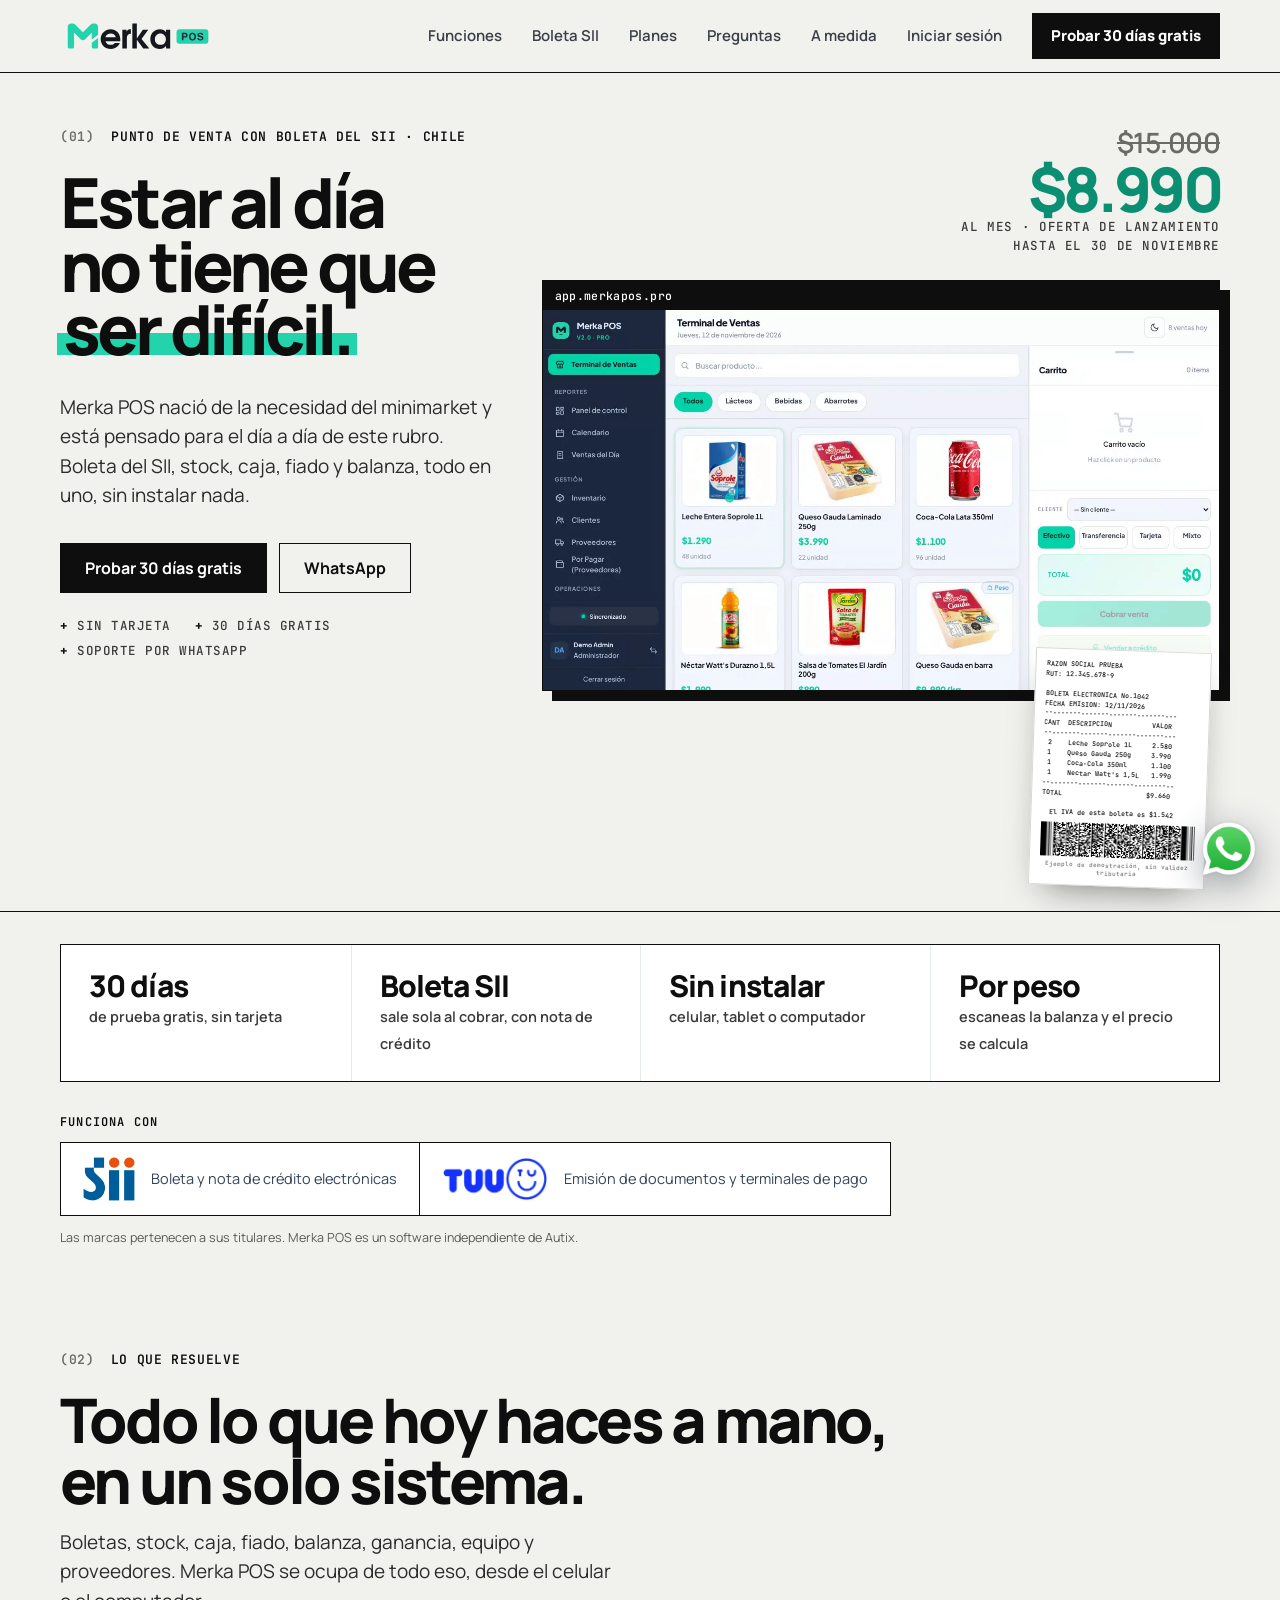
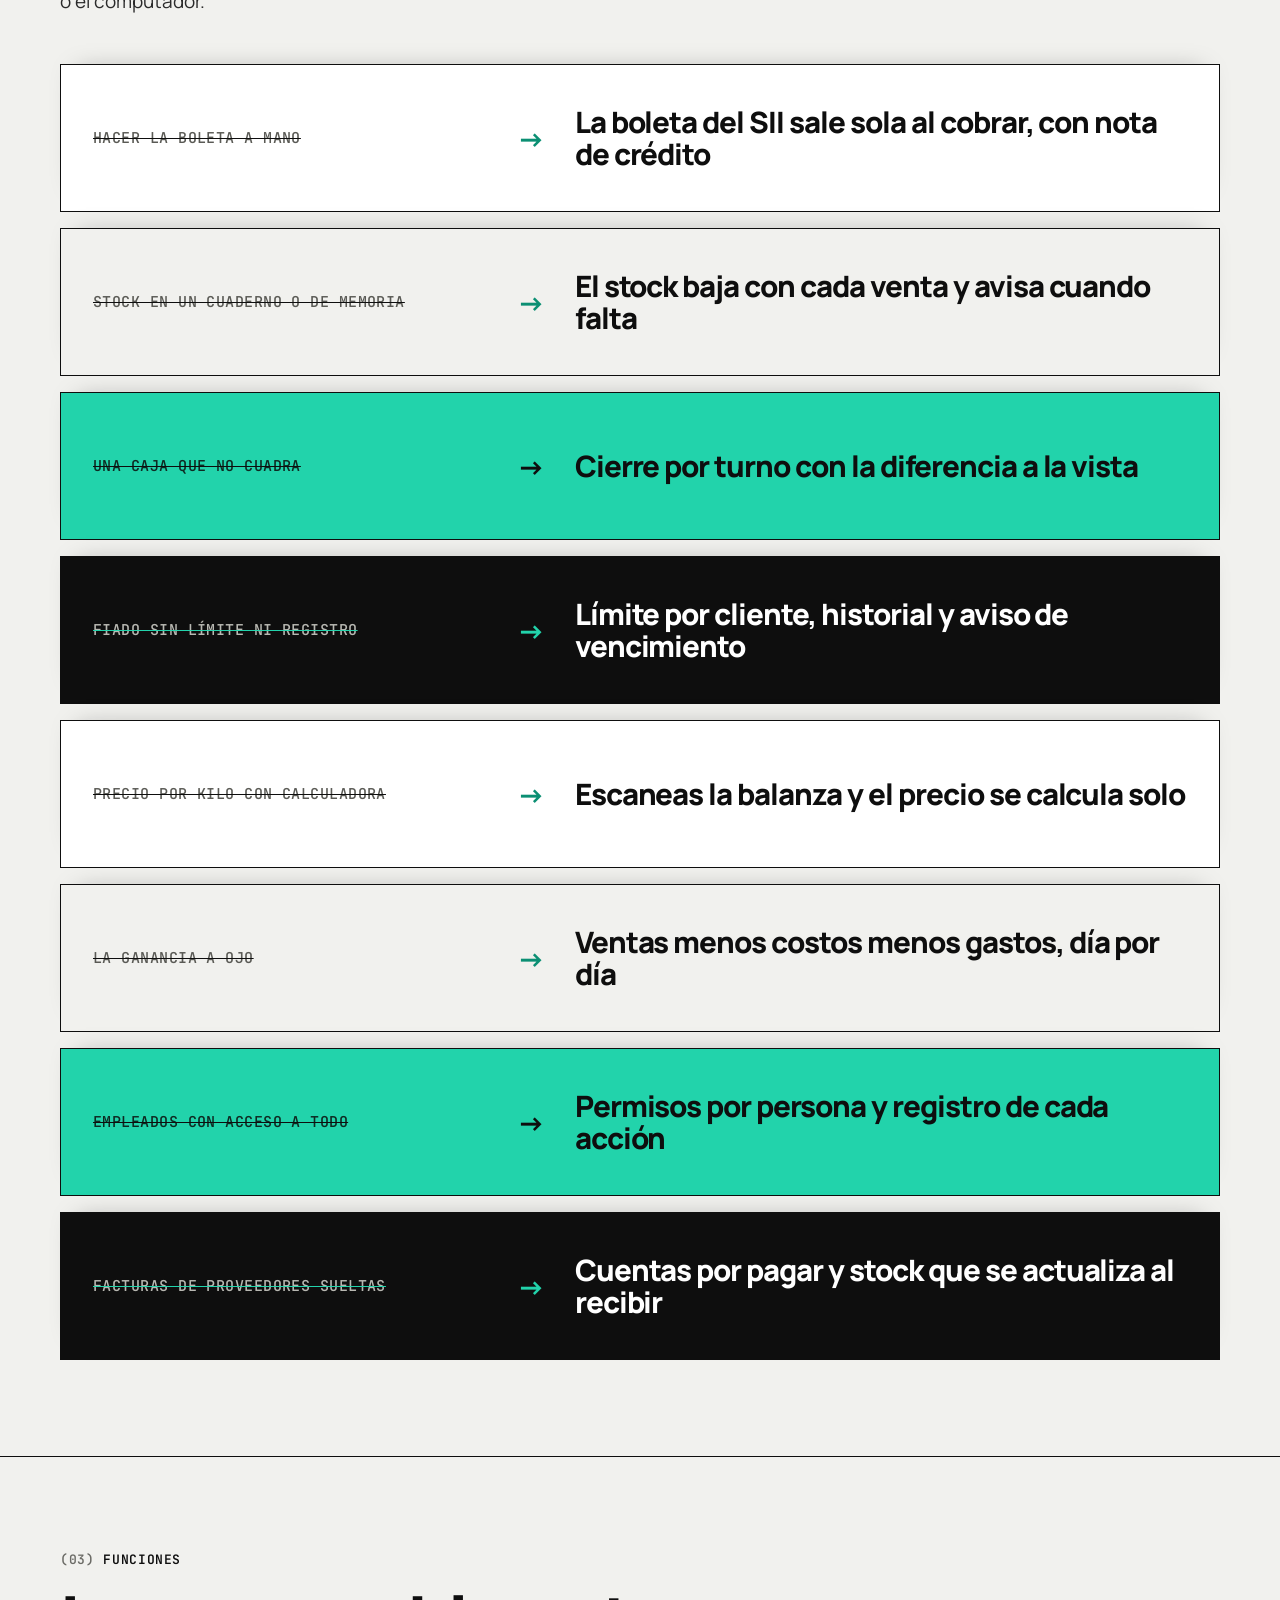
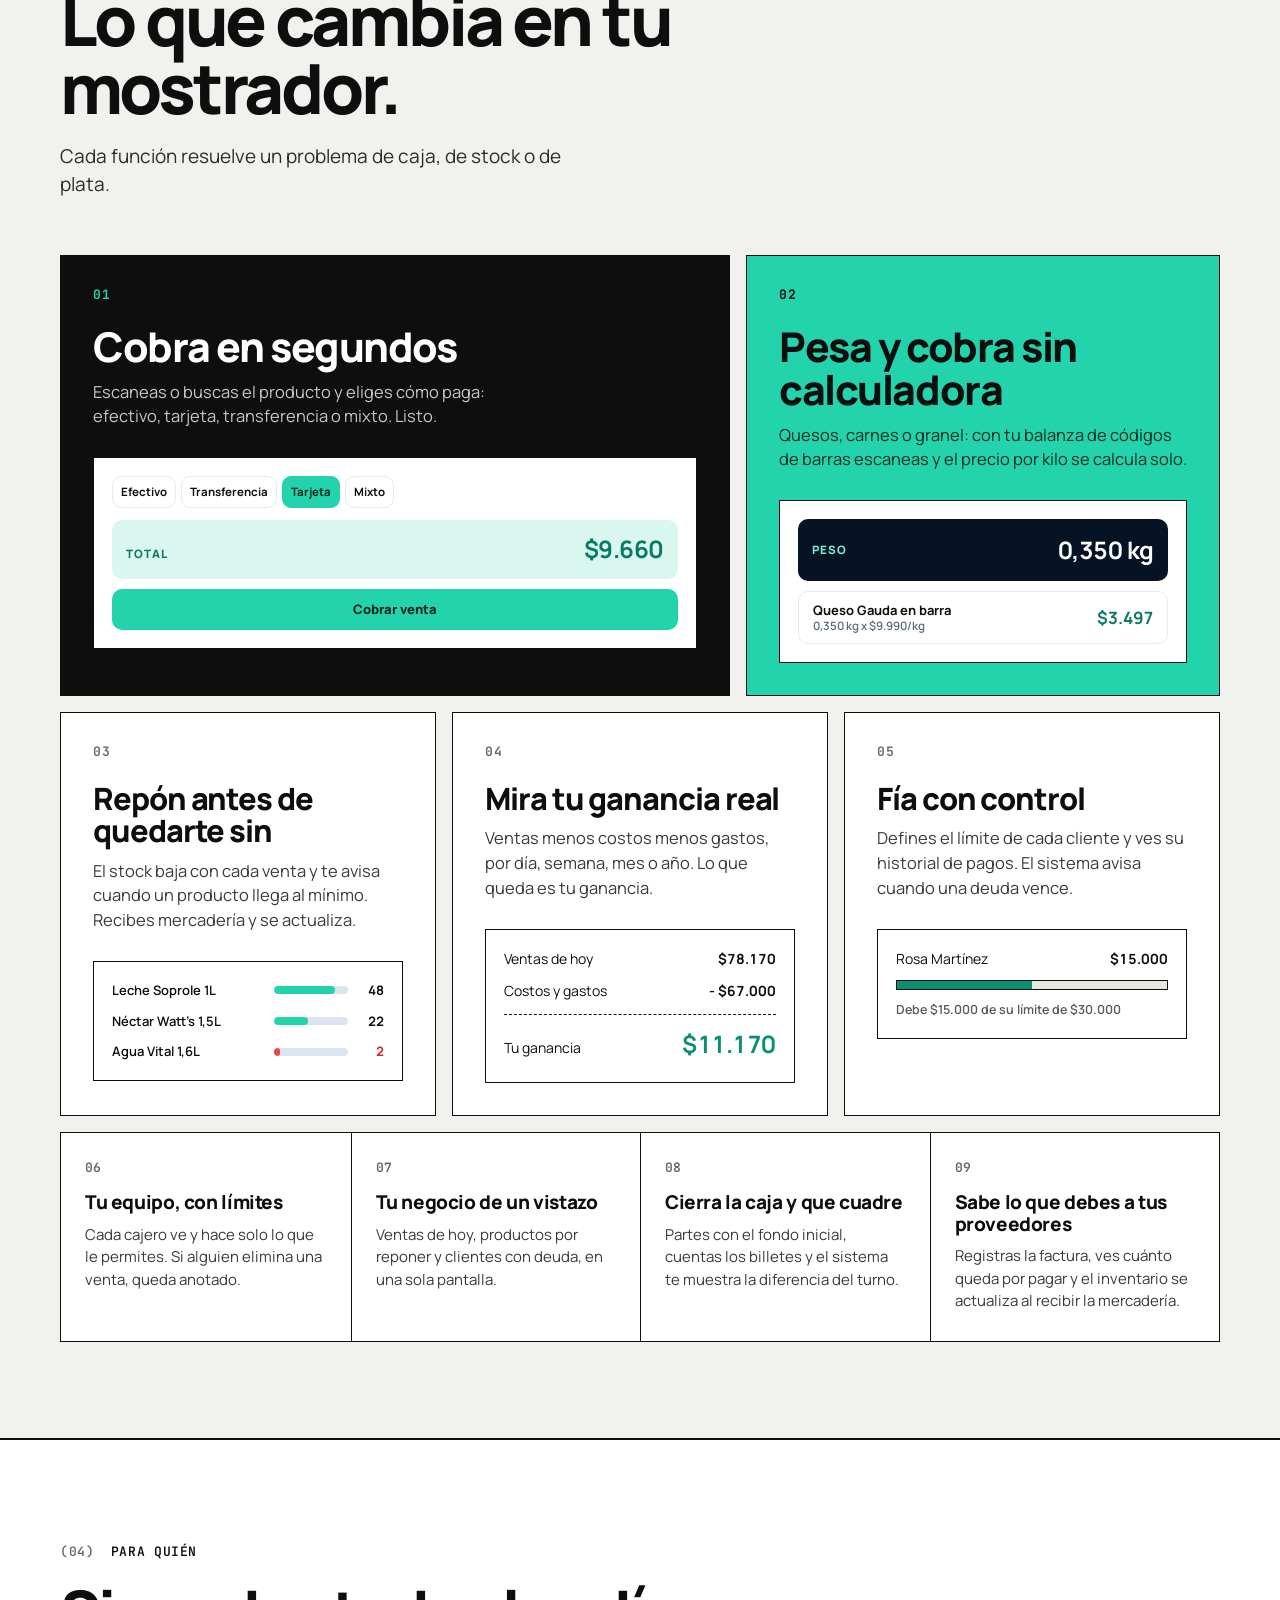
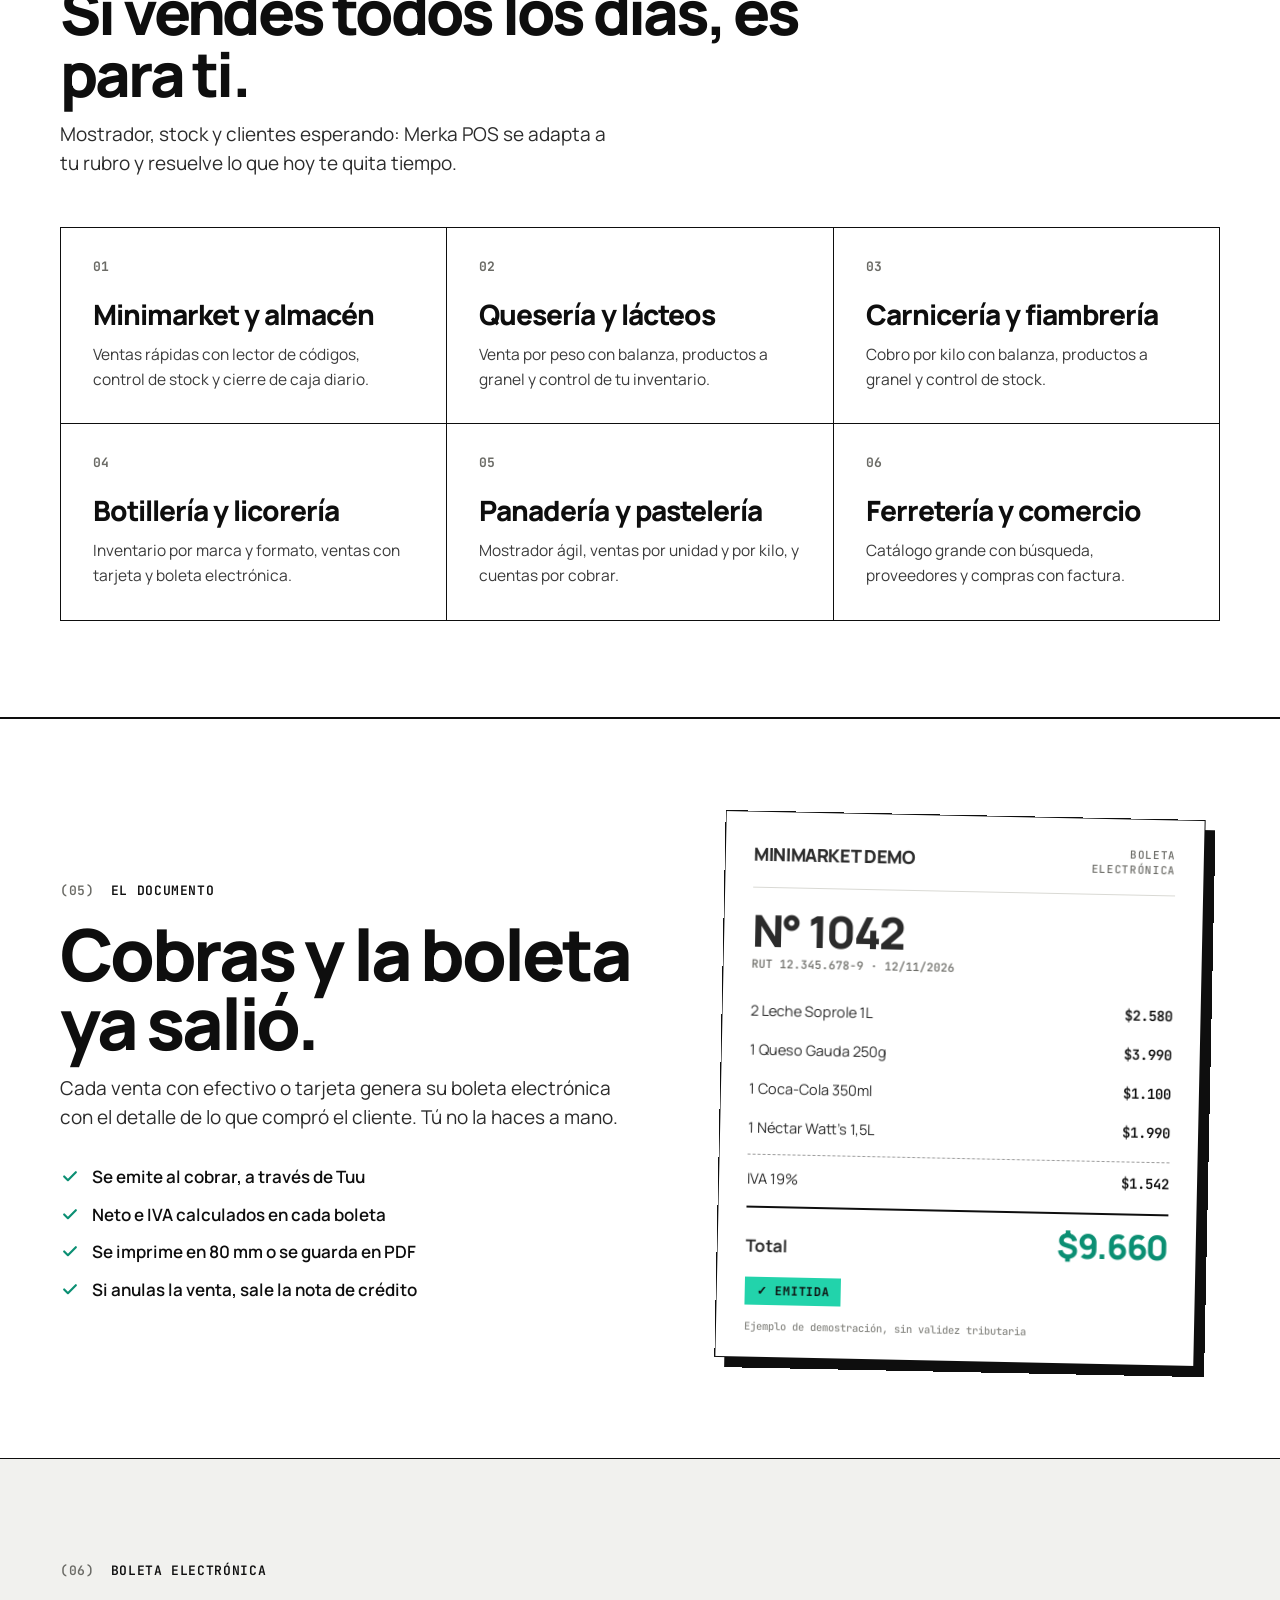
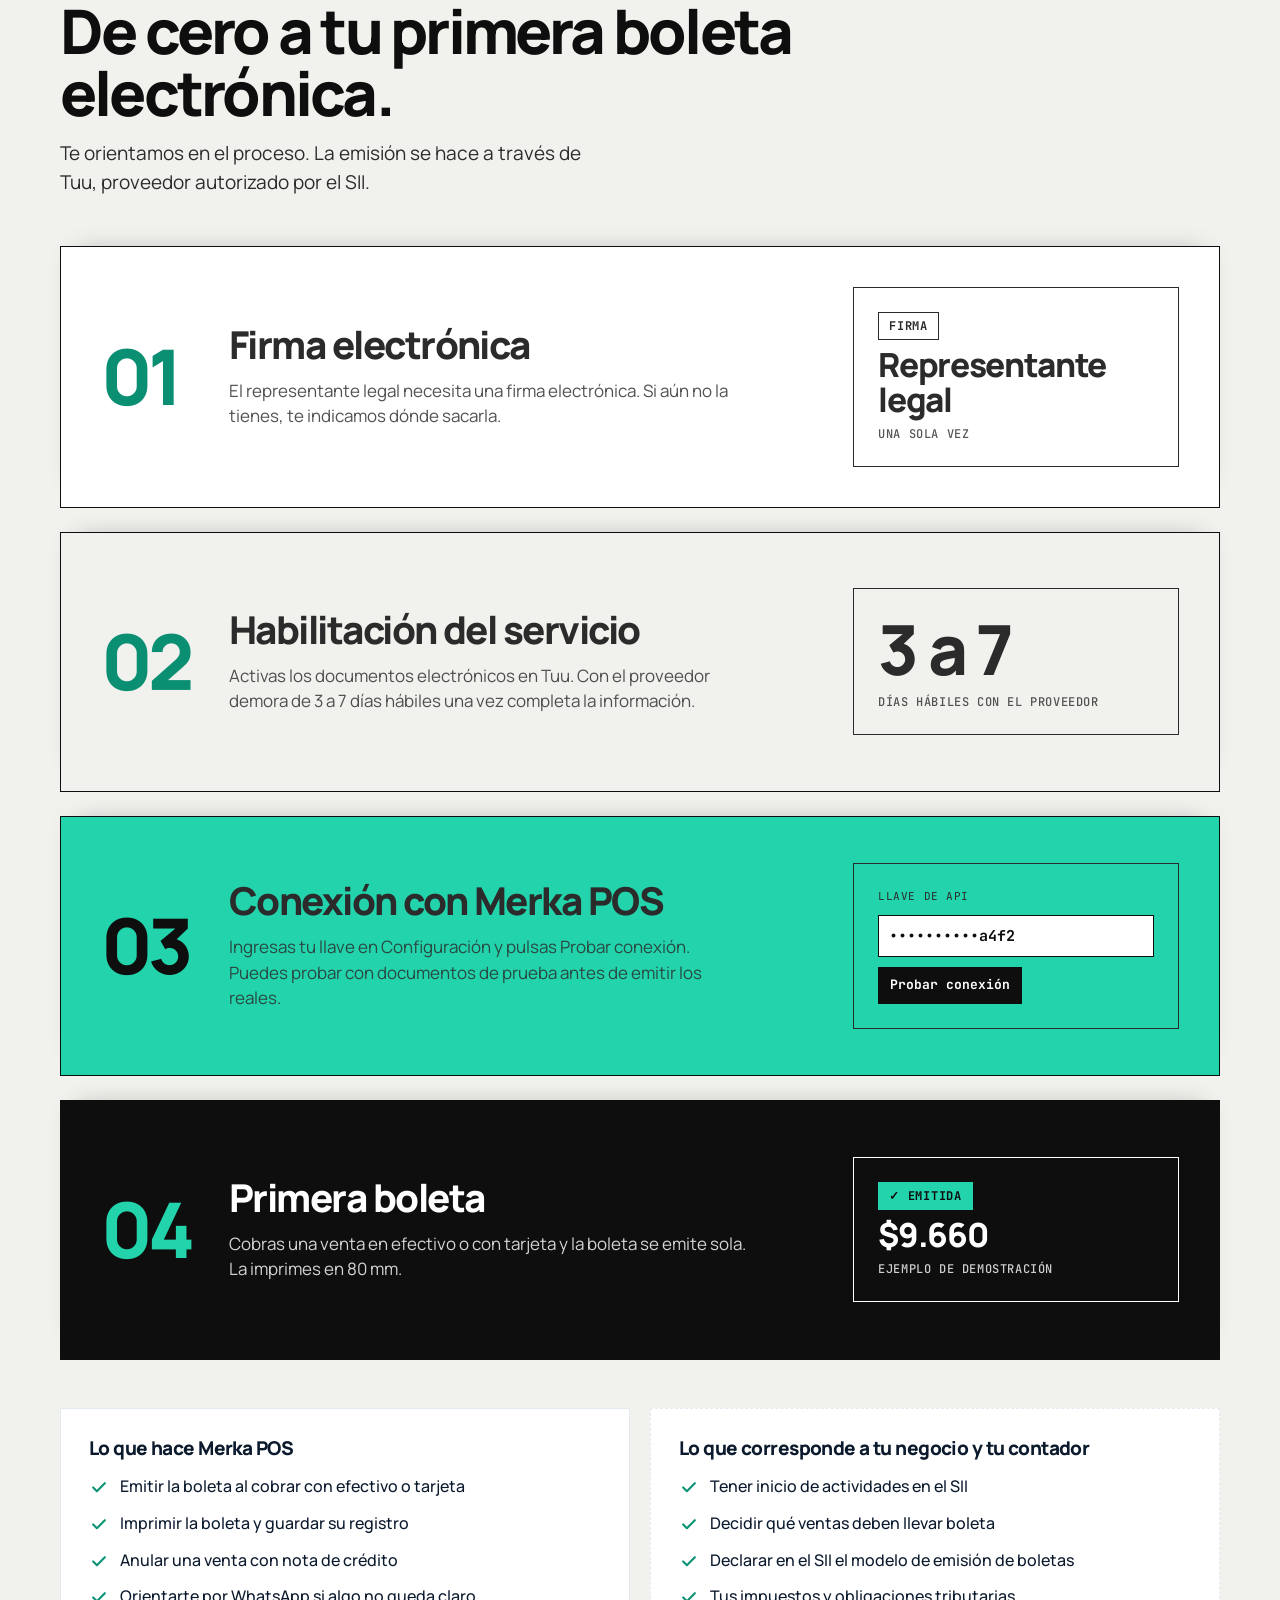
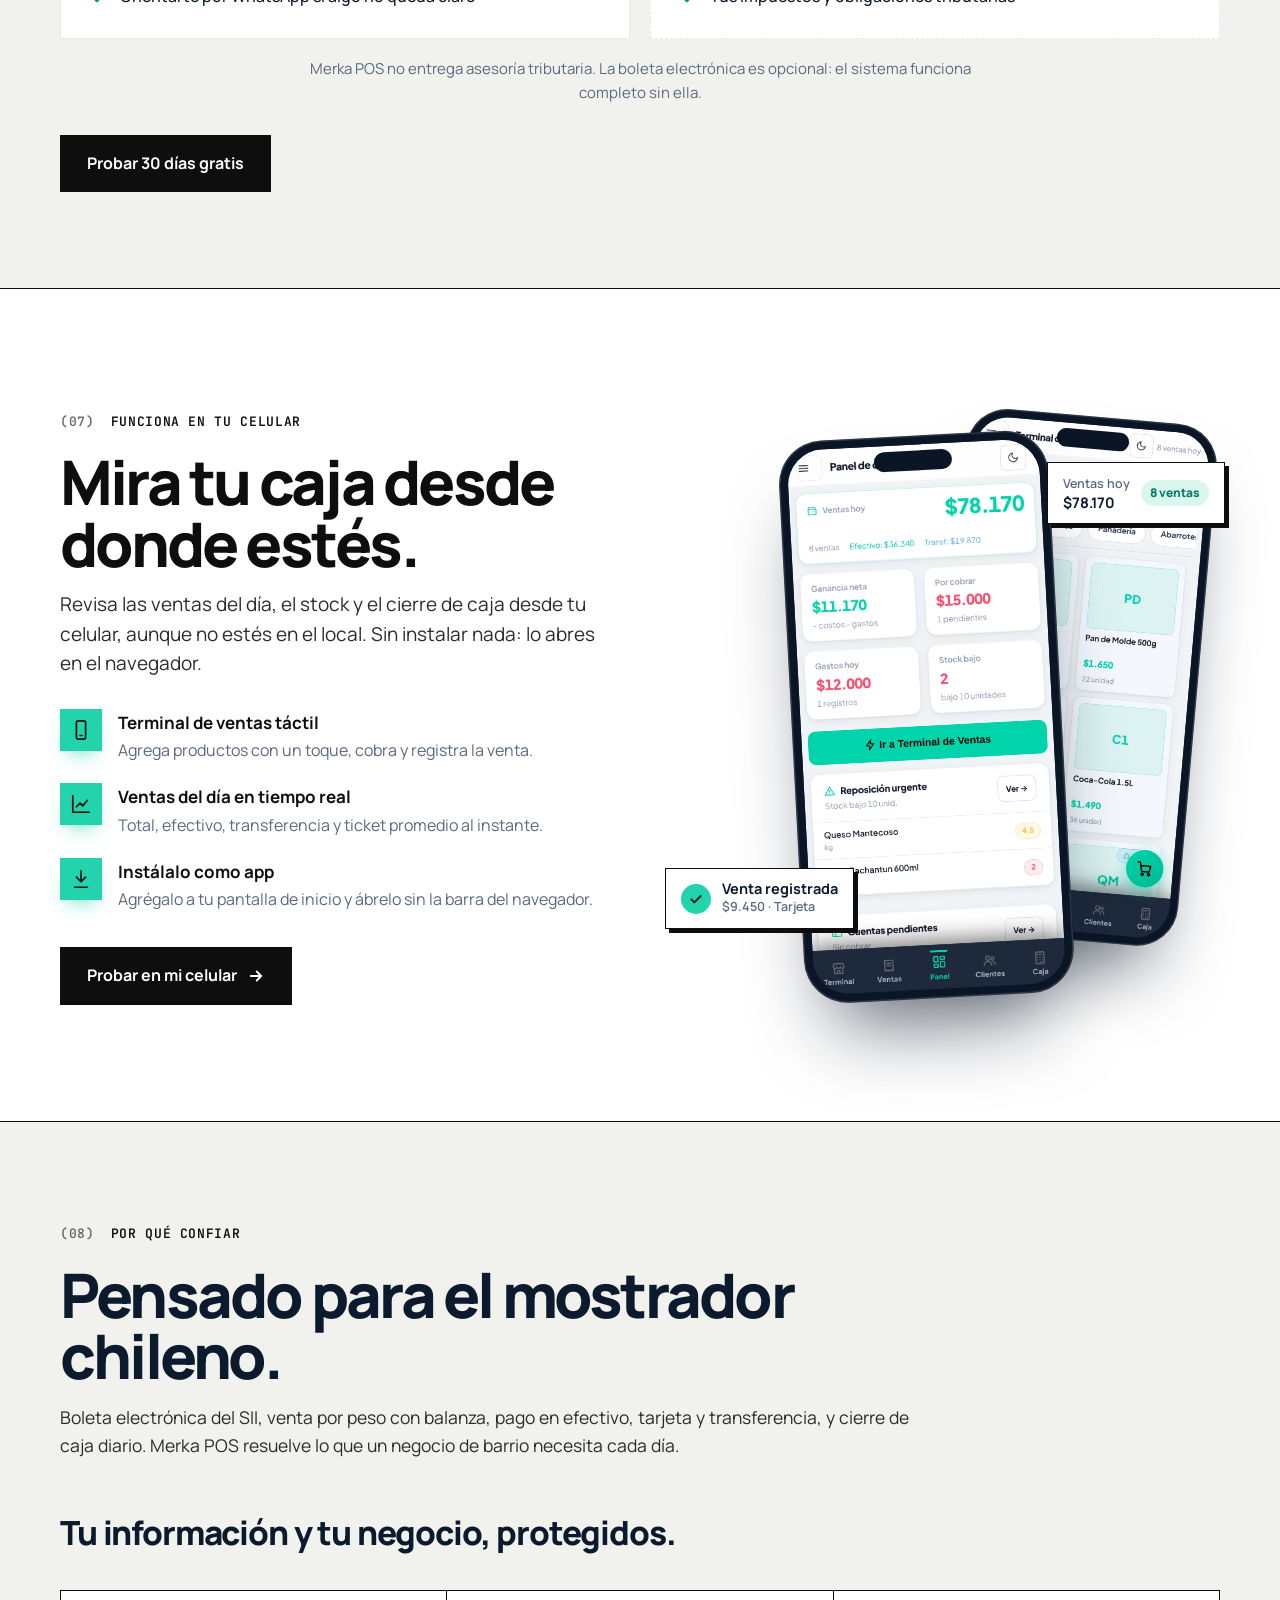
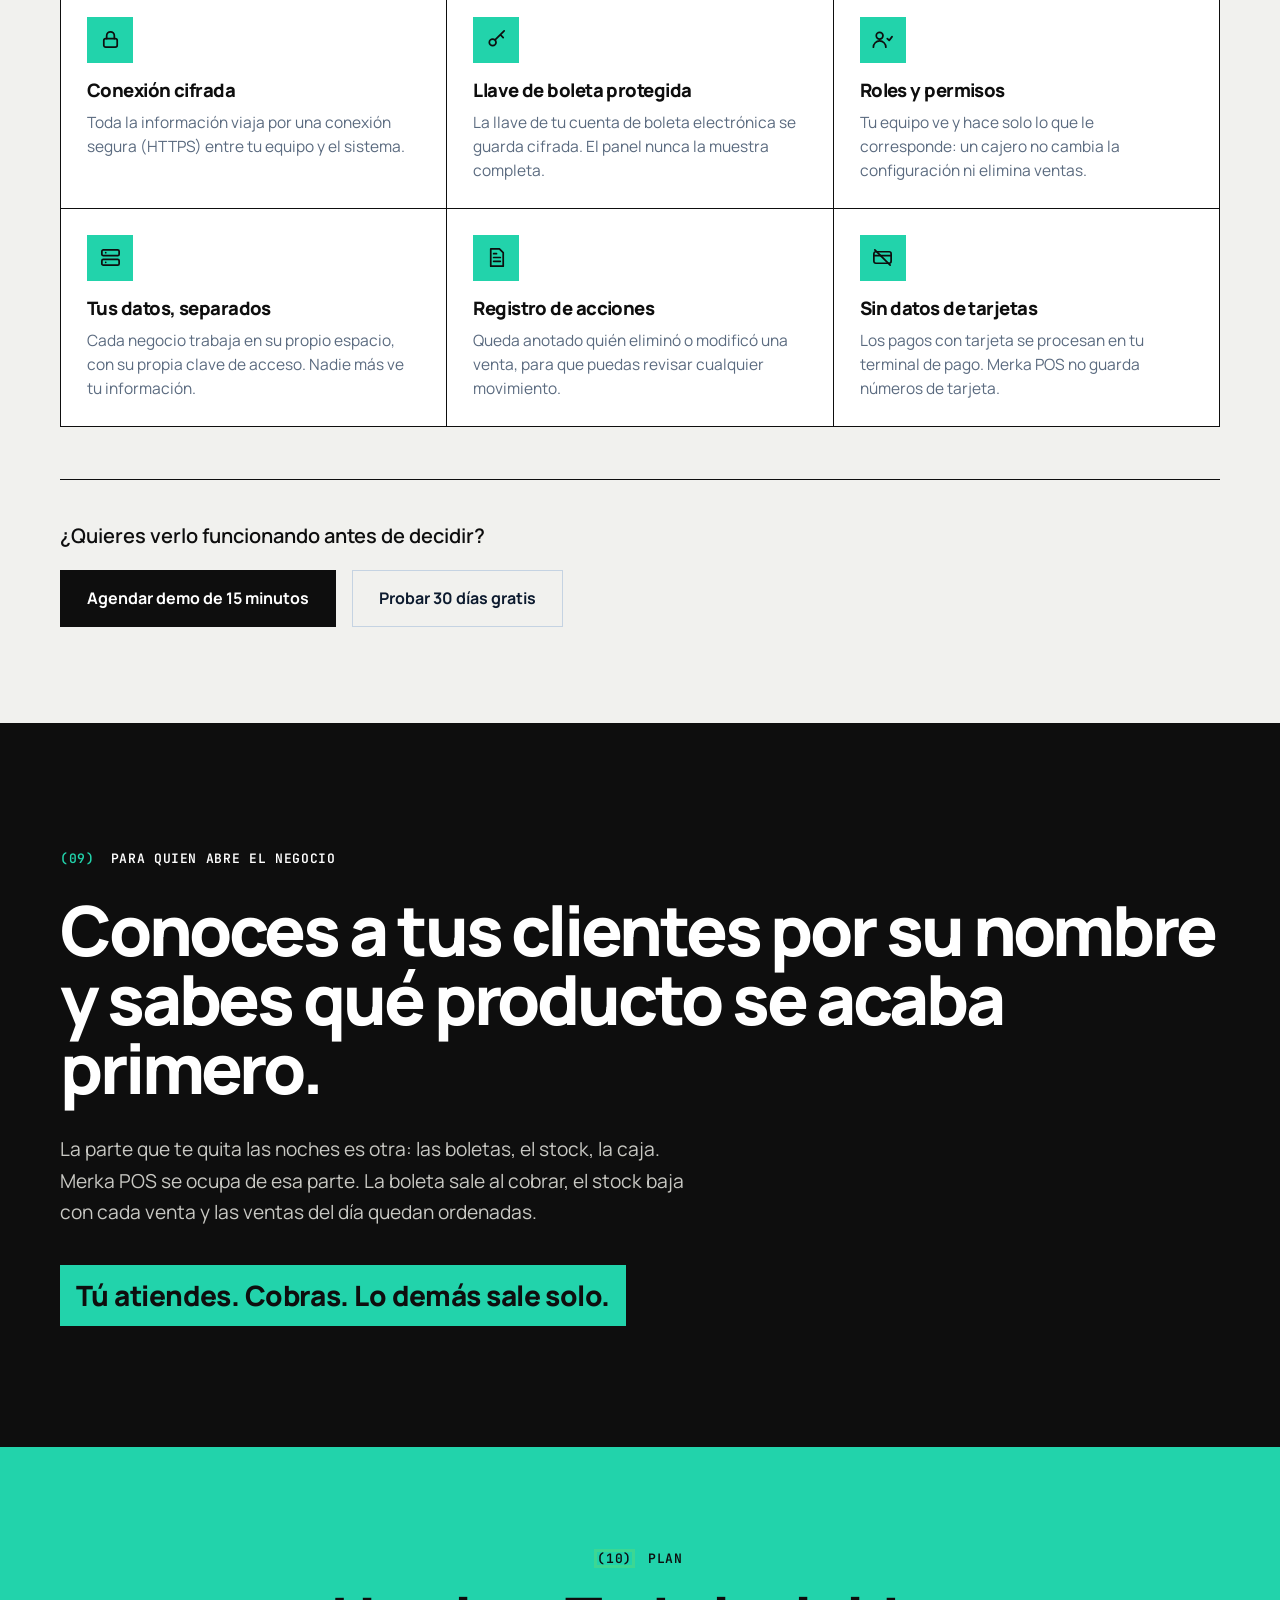
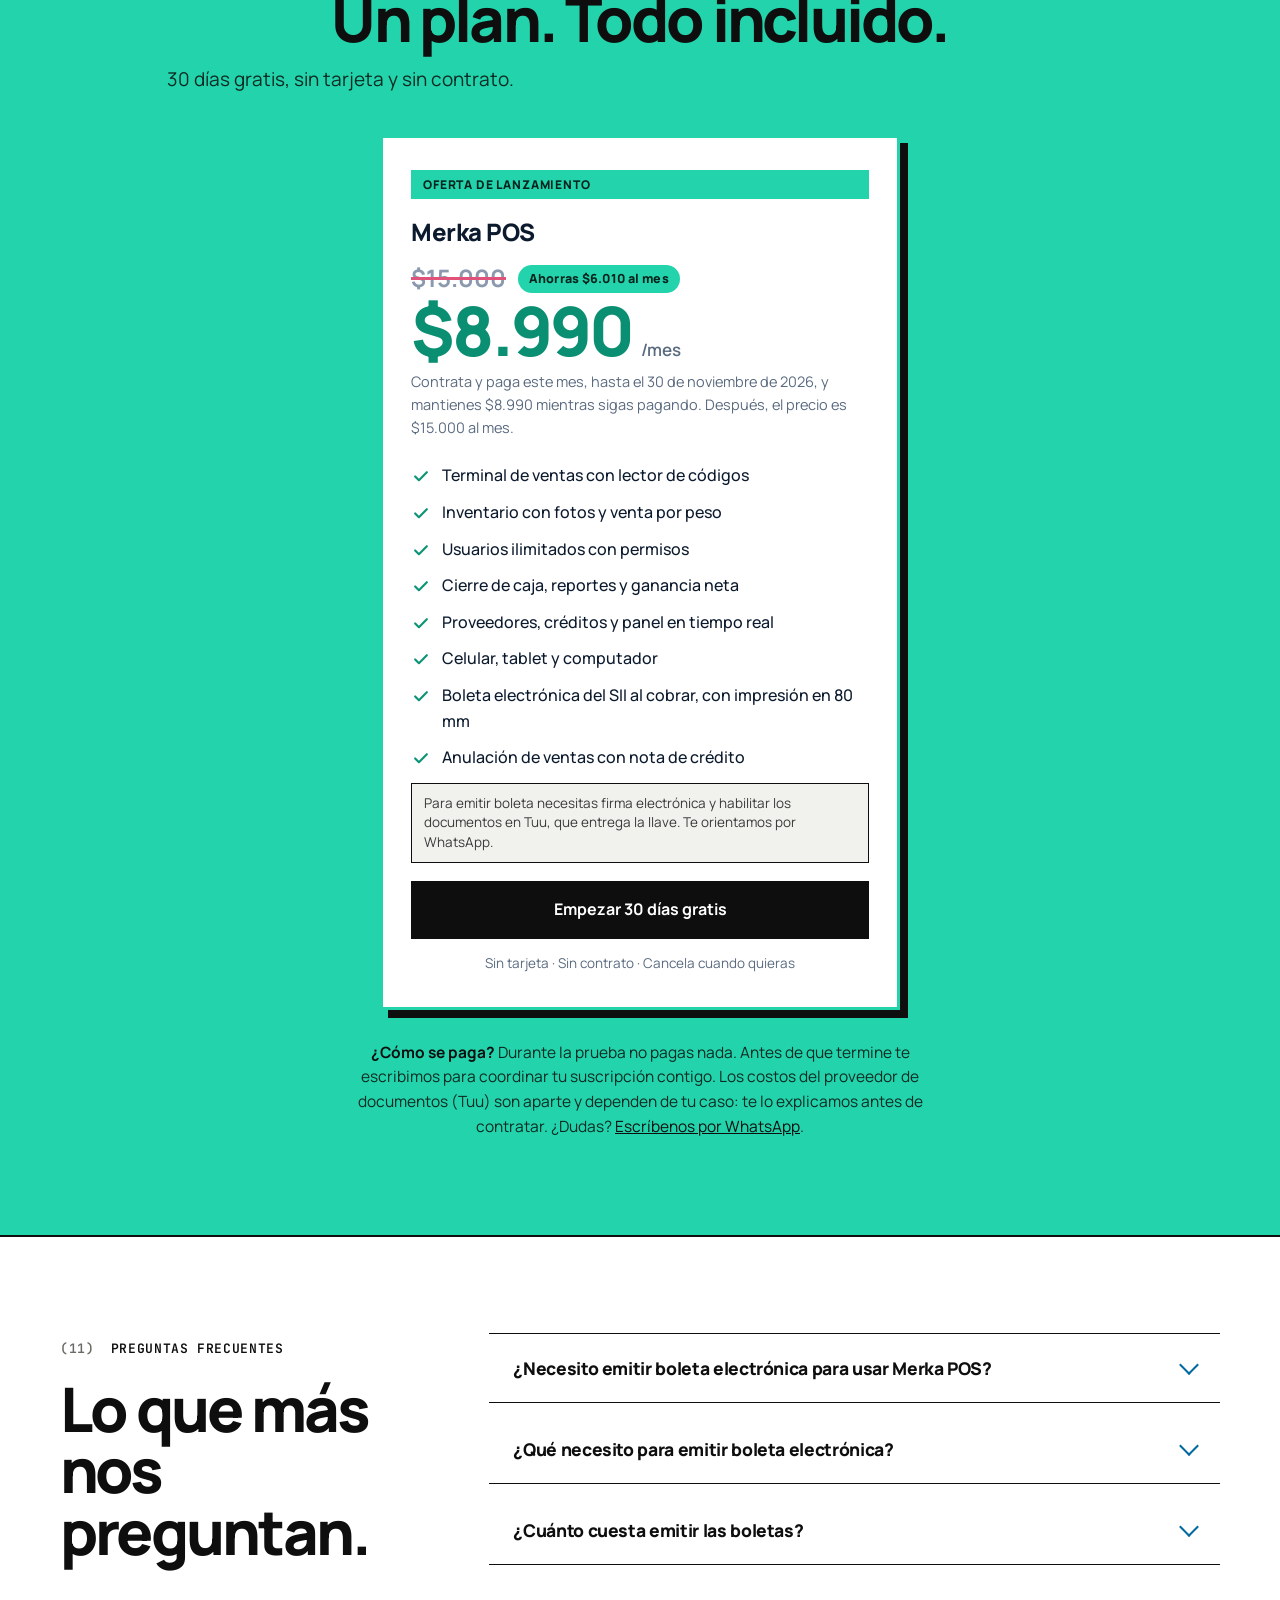
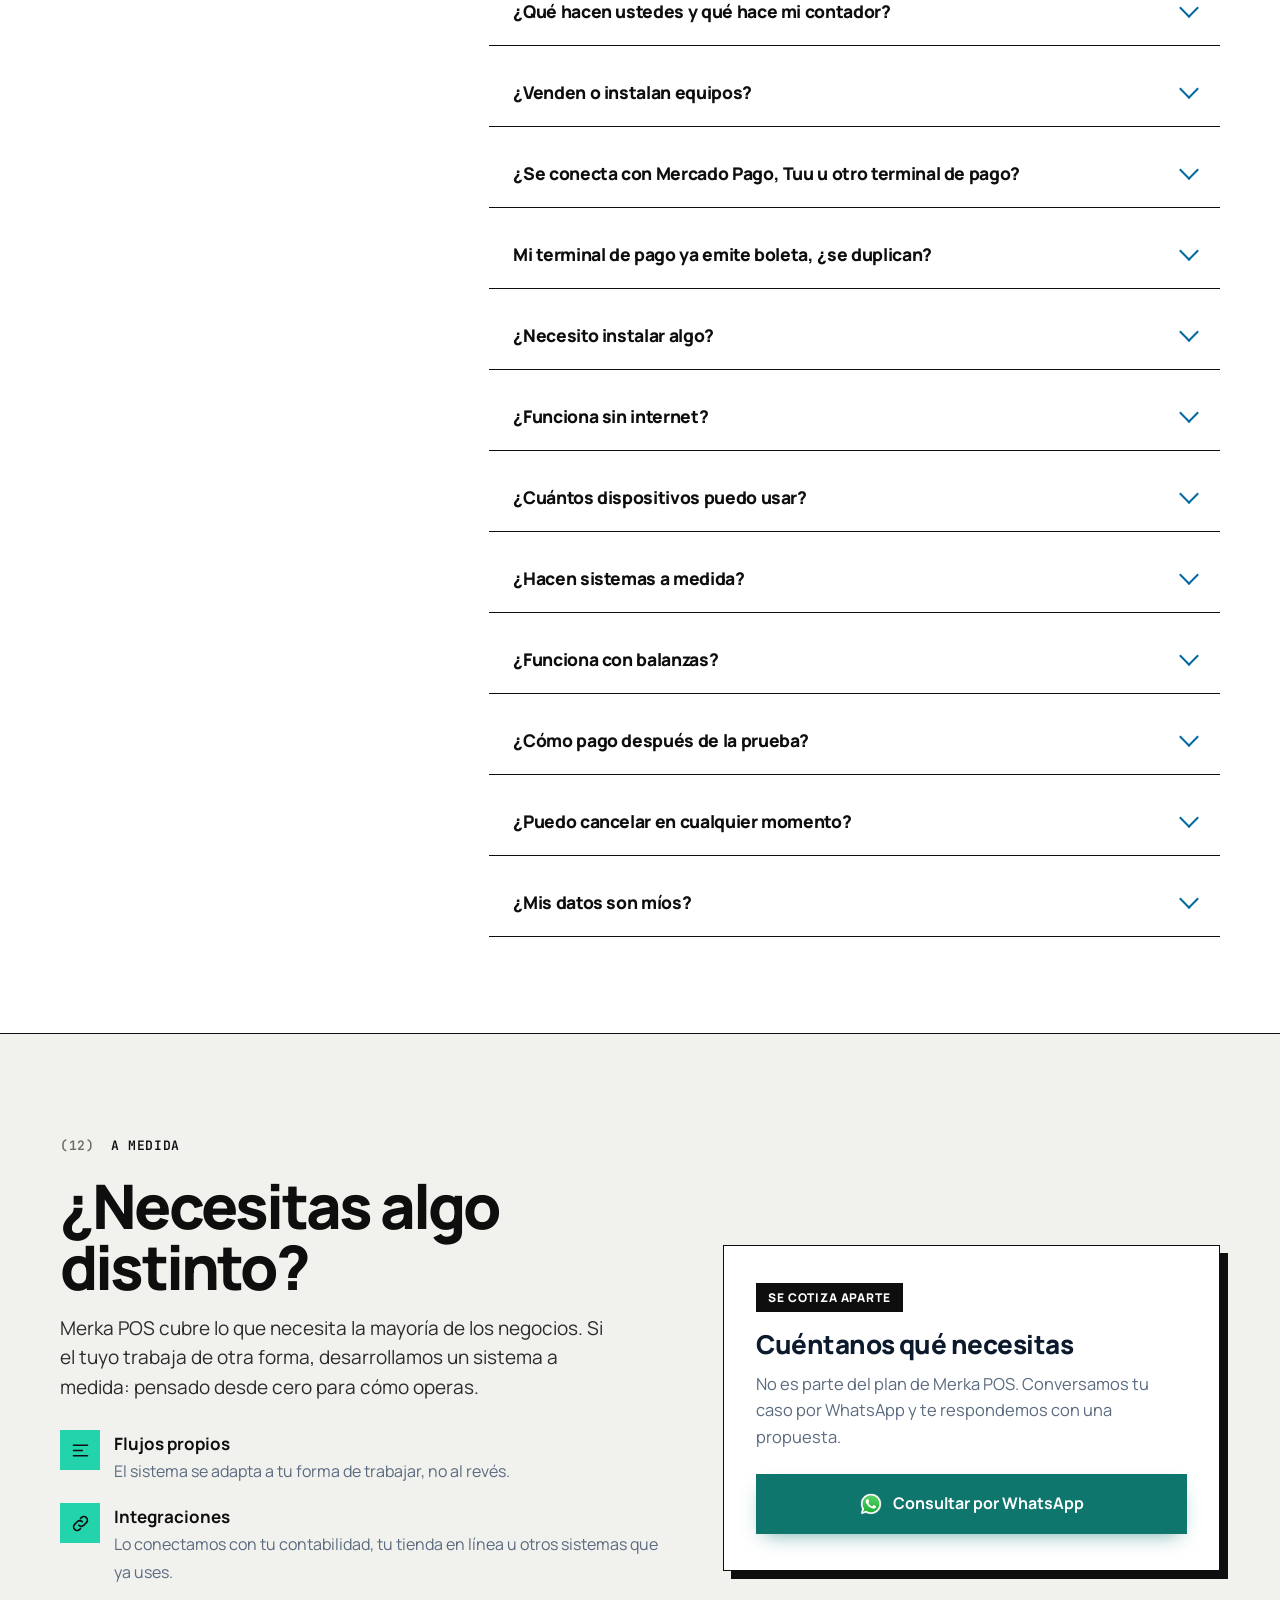
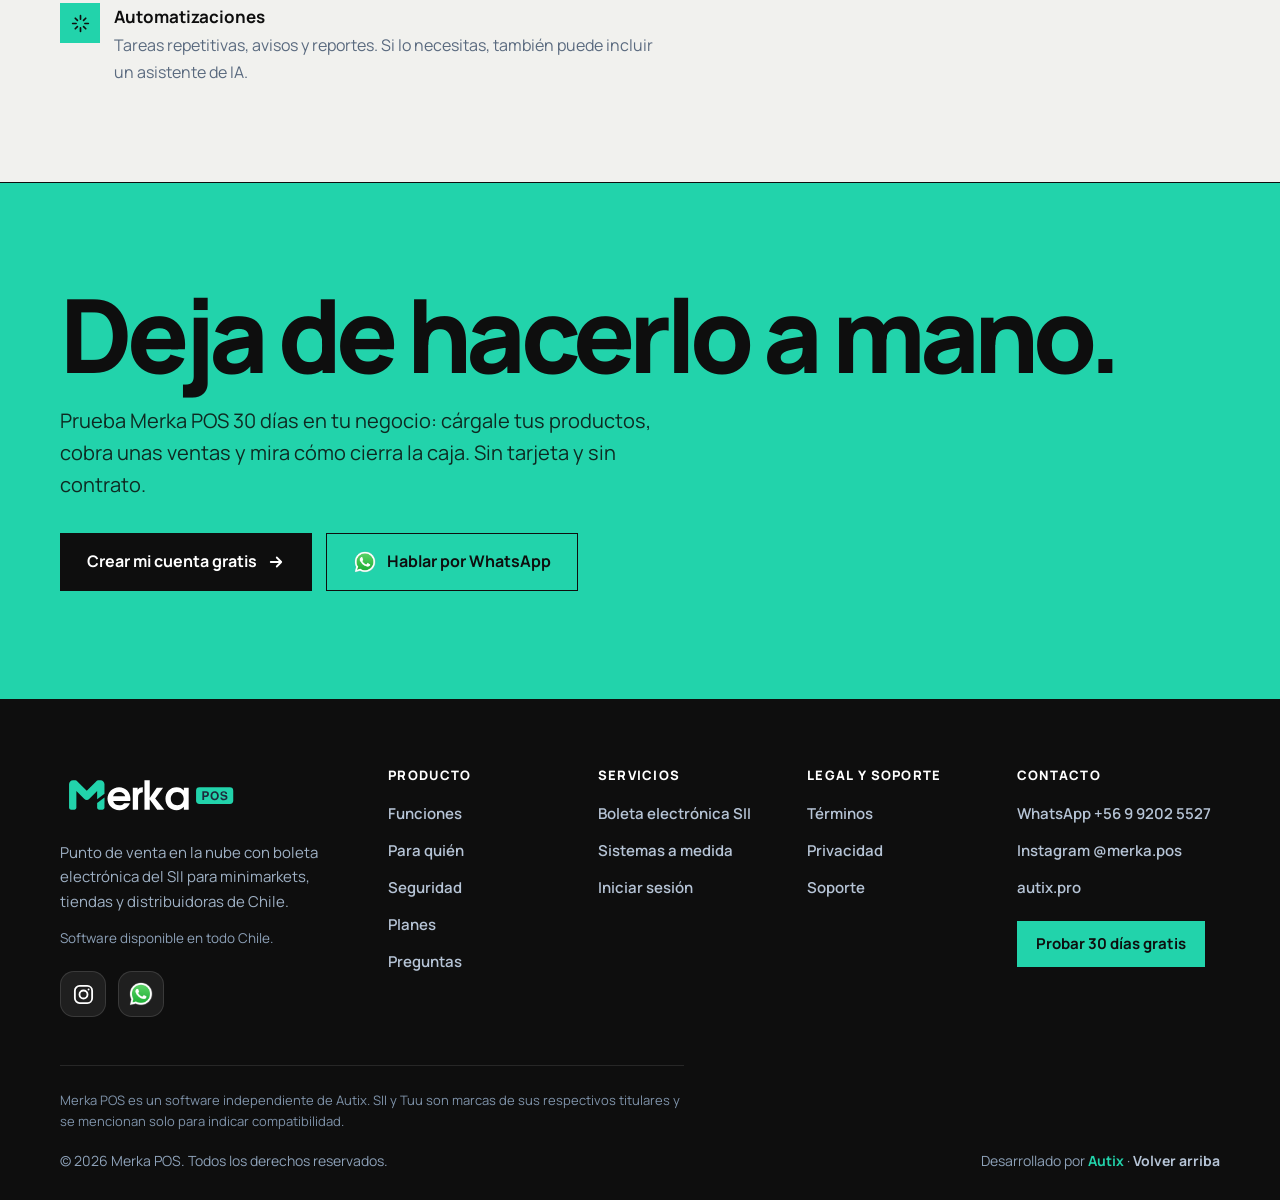
==== index.html @ 37a1b38a "Landing: Lo que resuelve en tarjetas apiladas al hacer scroll Co-Authored-By: Claude Sonnet 5.5 <nor" ====
<!doctype html>
<html lang="es">
<head>
<meta charset="utf-8">
<script>document.documentElement.classList.add("js")</script>
<meta name="viewport" content="width=device-width, initial-scale=1">
<title>Merka POS | Punto de venta con boleta electrónica SII</title>
<meta name="description" content="Cuadra la caja, controla el stock y emite boleta electrónica del SII desde el navegador. Para minimarkets, queserías y botillerías de Chile. 30 días gratis.">
<link rel="canonical" href="https://merkapos.pro/">
<meta name="theme-color" content="#0c1a2e">
<link rel="icon" type="image/svg+xml" href="/favicon.svg">
<link rel="icon" type="image/png" sizes="32x32" href="/favicon-32.png">
<link rel="icon" href="/favicon.ico" sizes="any">
<link rel="apple-touch-icon" href="/apple-touch-icon.png">
<meta property="og:type" content="website">
<meta property="og:locale" content="es_CL">
<meta property="og:site_name" content="Merka POS">
<meta property="og:title" content="Merka POS | Estar al día no tiene que ser difícil. Desde $8.990 al mes">
<meta property="og:description" content="Cobra en segundos, descuenta el stock solo y emite la boleta del SII al cobrar. Oferta de lanzamiento: $8.990 al mes (normal $15.000). 30 días gratis, sin tarjeta.">
<meta property="og:url" content="https://merkapos.pro/">
<meta property="og:image" content="https://merkapos.pro/og-image.png?v=20261112">
<meta property="og:image:width" content="1200">
<meta property="og:image:height" content="630">
<meta name="twitter:card" content="summary_large_image">
<link rel="preconnect" href="https://fonts.googleapis.com">
<link rel="preconnect" href="https://fonts.gstatic.com" crossorigin>
<link href="https://fonts.googleapis.com/css2?family=Manrope:wght@400;500;600;700;800&family=JetBrains+Mono:wght@500;700&display=swap" rel="stylesheet">
<script type="application/ld+json">
{
  "@context": "https://schema.org",
  "@type": "SoftwareApplication",
  "name": "Merka POS",
  "applicationCategory": "BusinessApplication",
  "operatingSystem": "Web, Android, iOS",
  "description": "Punto de venta en la nube con boleta electrónica del SII para minimarkets, almacenes y tiendas en Chile.",
  "areaServed": { "@type": "Country", "name": "Chile" },
  "url": "https://merkapos.pro/",
  "offers": { "@type": "Offer", "price": "8990", "priceCurrency": "CLP", "priceValidUntil": "2026-11-30", "description": "Oferta de lanzamiento por mes (precio normal $15.000). 30 días de prueba gratis." },
  "publisher": { "@type": "Organization", "name": "Autix", "url": "https://autix.pro", "telephone": "+56992025527" }
}
</script>
<style>
:root{
  --ink:#0c1a2e; --body:#34445a; --muted:#5a6a7f;
  --bg:#ffffff; --paper:#f4f7fb; --line:#e3eaf2;
  --sky:#0ea5e9; --sky-ink:#0369a1; --sky-soft:#e0f2fe;
  --lime:#0d9477; --lime-hover:#0a7a62; --lime-bright:#22D3AB; --lime-soft:#d9f7ef;
  --navy:#0c1a2e; --slate:#b6c4d6;
  --r:18px; --r-sm:12px;
  --shadow:0 1px 2px rgba(12,26,46,.06), 0 12px 32px -12px rgba(12,26,46,.18);
  --font:"Manrope", ui-sans-serif, system-ui, -apple-system, "Segoe UI", Roboto, "Helvetica Neue", Arial, sans-serif;
}
*{box-sizing:border-box;margin:0}
html{scroll-behavior:smooth;scroll-padding-top:84px;-webkit-text-size-adjust:100%}
body{font-family:var(--font);color:var(--body);background:var(--bg);line-height:1.6;font-size:17px;-webkit-font-smoothing:antialiased;overflow-x:hidden}
img,svg{display:block;max-width:100%}
a{color:inherit}
button{font:inherit;cursor:pointer}
:focus-visible{outline:3px solid var(--sky);outline-offset:3px;border-radius:6px}
.skip{position:absolute;left:-999px;top:8px;background:var(--navy);color:#fff;padding:10px 16px;border-radius:8px;z-index:100}
.skip:focus{left:8px}
.wrap{width:min(1160px,100% - 40px);margin-inline:auto}
.eyebrow{display:inline-flex;align-items:center;gap:8px;font-size:13px;font-weight:700;letter-spacing:.08em;text-transform:uppercase;color:var(--sky-ink)}
.eyebrow::before{content:"";width:8px;height:8px;border-radius:50%;background:var(--lime-bright);box-shadow:0 0 0 3px var(--lime-soft)}
h1,h2,h3{color:var(--ink);line-height:1.08;letter-spacing:-.025em;font-weight:800}
h2{font-size:clamp(30px,4.2vw,48px);margin:14px 0 16px}
h3{font-size:19px;letter-spacing:-.01em;line-height:1.25}
.lead{font-size:clamp(17px,1.6vw,20px);color:var(--muted);max-width:60ch}
.center{text-align:center}.center .lead{margin-inline:auto}

/* botones */
.btn{display:inline-flex;align-items:center;justify-content:center;gap:10px;padding:15px 26px;border-radius:999px;font-weight:700;font-size:16px;text-decoration:none;border:2px solid transparent;transition:transform .15s ease, background .15s ease, box-shadow .15s ease}
.btn:active{transform:translateY(1px)}
.btn-primary{background:var(--lime-bright);color:#101B2C;box-shadow:0 8px 20px -8px rgba(34,211,171,.6)}
.btn-primary:hover{background:#1bbf9a}
.btn-ghost{background:#fff;color:var(--ink);border-color:var(--line)}
.btn-ghost:hover{border-color:var(--ink)}
.btn-sm{padding:10px 18px;font-size:15px}
.btn-light{background:#fff;color:var(--ink)}
.btn-light:hover{background:var(--lime-bright)}
.arrow{width:18px;height:18px}

/* navegación */
header.nav{position:sticky;top:0;z-index:50;background:rgba(255,255,255,.86);backdrop-filter:saturate(1.4) blur(14px);-webkit-backdrop-filter:saturate(1.4) blur(14px);border-bottom:1px solid transparent;transition:border-color .2s}
header.nav.scrolled{border-bottom-color:var(--line)}
.nav__bar{display:flex;align-items:center;justify-content:space-between;height:72px;gap:20px}
.brand{display:flex;align-items:center;gap:10px;text-decoration:none;font-weight:800;font-size:21px;color:var(--ink);letter-spacing:-.02em}
.brand img{width:36px;height:36px;border-radius:10px}
.brand span b{color:var(--sky-ink);font-weight:800}
.menu{display:flex;align-items:center;gap:30px}
.menu a:not(.btn){text-decoration:none;font-weight:600;font-size:15px;color:var(--body)}
.menu a:not(.btn):hover{color:var(--ink)}
.nav__toggle{display:none;background:none;border:1px solid var(--line);border-radius:12px;width:44px;height:44px;align-items:center;justify-content:center}
.nav__toggle svg{width:22px;height:22px}

/* hero */
.hero{padding:56px 0 24px;position:relative;text-align:center;overflow-x:clip}
.hero::before{content:"";position:absolute;inset:-120px -10% auto -10%;height:700px;background:radial-gradient(55% 60% at 80% 30%, rgba(14,165,233,.14), transparent 70%), radial-gradient(40% 50% at 10% 10%, rgba(163,230,53,.18), transparent 70%);z-index:-1}
.hero__copy{max-width:880px;margin-inline:auto}
.hero h1{font-size:clamp(40px,6.4vw,78px);margin:18px 0 22px}
.hero h1 em{font-style:normal;background:linear-gradient(transparent 62%, var(--lime-bright) 62% 92%, transparent 92%);padding:0 4px;margin:0 -4px}
.hero .lead{margin-inline:auto}
.cta-row{display:flex;flex-wrap:wrap;justify-content:center;gap:14px;margin:32px 0 24px}
.trust{display:flex;flex-wrap:wrap;justify-content:center;gap:10px 24px;list-style:none;padding:0;font-size:15px;font-weight:600;color:var(--muted)}
.trust li{display:flex;align-items:center;gap:8px}
.trust svg{width:18px;height:18px;color:var(--lime)}

/* escena: monitor + impresora + datafono (todo en HTML/CSS, escala con el ancho) */
.stage-wrap{margin-top:56px}
.stage{container-type:inline-size;position:relative;width:min(1120px,100%);margin-inline:auto;aspect-ratio:3/2}
.stage__bg{position:absolute;inset:0;border-radius:3cqw;overflow:hidden;background:linear-gradient(165deg,#e6f3fb 0%,#eef7f0 55%,#f4f9e8 100%);box-shadow:var(--shadow)}
.stage__bg::before{content:"";position:absolute;width:44%;aspect-ratio:1;left:-8%;top:-12%;border-radius:50%;background:radial-gradient(circle,rgba(14,165,233,.28),transparent 68%)}
.stage__bg::after{content:"";position:absolute;left:0;right:0;bottom:0;height:17%;background:linear-gradient(#f9fbfd,#e4ebf3);border-top:1px solid rgba(12,26,46,.08)}
.blob2{position:absolute;right:-6%;top:6%;width:34%;aspect-ratio:1;border-radius:50%;background:radial-gradient(circle,rgba(163,230,53,.34),transparent 68%)}
.mon{position:absolute;left:16%;top:4.5%;width:68%}
.mon__bezel{background:var(--navy);border-radius:2cqw;padding:.85cqw;box-shadow:0 3cqw 6cqw -2cqw rgba(12,26,46,.5)}
.mon__screen{background:#f4f7fb;border-radius:1.4cqw;overflow:hidden;display:grid;grid-template-columns:16.5% 1fr;aspect-ratio:16/10.1;font-size:.82cqw;line-height:1.3;color:var(--ink);text-align:left}
.mon__neck{width:6.5cqw;height:4.6cqw;margin:0 auto;background:linear-gradient(90deg,#b9c7d8,#e3eaf3 50%,#b9c7d8)}
.mon__base{width:21cqw;height:1.5cqw;margin:0 auto;border-radius:1cqw;background:linear-gradient(#dbe4ef,#b4c3d6);box-shadow:0 1cqw 1.6cqw -.6cqw rgba(12,26,46,.35)}
/* barra lateral */
.sb{background:var(--navy);padding:1.1cqw .9cqw;display:flex;flex-direction:column;gap:.35cqw;color:#c9d5e4}
.sb__brand{display:flex;align-items:center;gap:.6cqw;color:#fff;font-weight:800;font-size:1.05cqw;margin-bottom:.9cqw;letter-spacing:-.01em}
.sb__brand img{width:1.9cqw;height:1.9cqw;border-radius:.45cqw}
.sb__it{display:flex;align-items:center;gap:.6cqw;padding:.62cqw .7cqw;border-radius:.6cqw;font-weight:600;font-size:.8cqw;white-space:nowrap}
.sb__it i{width:.95cqw;height:.95cqw;border-radius:.25cqw;border:.14cqw solid currentColor;opacity:.75;flex:none}
.sb__it.on{background:#fff;color:var(--ink)}
.sb__it.on i{border-color:var(--lime);background:var(--lime-bright);opacity:1}
.sb__help{margin-top:auto;border:1px solid rgba(255,255,255,.14);border-radius:.7cqw;padding:.7cqw .8cqw;font-size:.74cqw}
.sb__help b{display:block;color:#fff;font-size:.8cqw}
.sb__user{display:flex;align-items:center;gap:.6cqw;background:rgba(255,255,255,.1);border-radius:.7cqw;padding:.55cqw .7cqw;color:#fff;font-weight:700;font-size:.78cqw}
.sb__user i{width:1.6cqw;height:1.6cqw;border-radius:50%;background:var(--sky);flex:none}
.sb__user small{display:block;font-weight:500;color:#9fb2c8;font-size:.68cqw}
/* contenido */
.mn{padding:1cqw 1.2cqw;display:flex;flex-direction:column;gap:.9cqw;min-width:0}
.mn__top{display:flex;justify-content:space-between;align-items:center}
.mn__top h4{font-size:1.15cqw;font-weight:800;letter-spacing:-.01em}
.mn__top small{display:block;color:var(--muted);font-weight:500;font-size:.78cqw}
.mn__tools{display:flex;gap:.6cqw;align-items:center}
.search{width:14cqw;border:1px solid var(--line);background:#fff;border-radius:.7cqw;padding:.55cqw .8cqw;color:var(--muted);font-size:.78cqw}
.dot{width:1.7cqw;height:1.7cqw;border-radius:50%;background:#fff;border:1px solid var(--line)}
.kpis{display:grid;grid-template-columns:repeat(4,1fr);gap:.8cqw}
.kpi{background:#fff;border:1px solid var(--line);border-radius:.9cqw;padding:.75cqw .85cqw}
.kpi__h{display:flex;align-items:center;gap:.55cqw;color:var(--muted);font-weight:600;font-size:.74cqw}
.kpi__h i{width:1.6cqw;height:1.6cqw;border-radius:50%;flex:none}
.kpi b{display:block;font-size:1.5cqw;letter-spacing:-.02em;margin:.4cqw 0 .15cqw;font-weight:800}
.kpi em{font-style:normal;font-size:.7cqw;font-weight:700;color:var(--lime)}
.body{display:grid;grid-template-columns:1fr 1.2fr;gap:.8cqw;min-height:0}
.panel{background:#fff;border:1px solid var(--line);border-radius:.9cqw;padding:.85cqw .95cqw;display:flex;flex-direction:column;gap:.5cqw;min-width:0}
.panel__h{font-weight:800;font-size:.98cqw}
.row{display:grid;grid-template-columns:2.4cqw 1fr auto auto;align-items:center;gap:.7cqw;padding:.3cqw 0;border-bottom:1px solid #eef2f7}
.row .th{width:2.4cqw;height:2.4cqw;border-radius:.6cqw;display:grid;place-items:center}
.row .th svg{width:1.6cqw;height:1.6cqw}
.row b{font-weight:700;font-size:.82cqw}
.row small{display:block;color:var(--muted);font-size:.68cqw;font-weight:500}
.qty{display:flex;align-items:center;gap:.4cqw;border:1px solid var(--line);border-radius:.5cqw;padding:.15cqw .4cqw;font-weight:700;font-size:.75cqw}
.row .pr{font-weight:800;font-size:.82cqw}
.tot{margin-top:auto;display:grid;gap:.25cqw;border-top:1px dashed #d4deea;padding-top:.5cqw;font-size:.76cqw;color:var(--muted);font-weight:600}
.tot div{display:flex;justify-content:space-between}
.tot .big{color:var(--ink);font-size:.98cqw;font-weight:800;align-items:baseline}
.tot .big strong{font-size:1.5cqw;letter-spacing:-.02em}
.acts{display:grid;grid-template-columns:1fr 2fr;gap:.5cqw;margin-top:.3cqw}
.acts span{display:block;text-align:center;border-radius:.6cqw;padding:.65cqw;font-weight:800;font-size:.8cqw}
.acts .c{background:#eef2f7;color:var(--muted)}
.acts .p{background:var(--lime);color:#fff}
.chips{display:flex;gap:.4cqw;flex-wrap:wrap}
.chips span{padding:.3cqw .85cqw;border-radius:99px;background:#eef2f7;color:var(--muted);font-weight:700;font-size:.72cqw}
.chips span.on{background:var(--navy);color:#fff}
.pgrid{display:grid;grid-template-columns:repeat(4,1fr);gap:.55cqw;min-height:0}
.pt{border:1px solid var(--line);border-radius:.7cqw;padding:.4cqw;position:relative}
.pt__a{border-radius:.5cqw;aspect-ratio:1.5;display:grid;place-items:center;margin-bottom:.35cqw}
.pt__a svg{width:72%;height:90%}
.pt b{display:block;font-size:.7cqw;font-weight:700;line-height:1.2}
.pt span{font-size:.68cqw;font-weight:800;color:var(--sky-ink)}
.pt i{position:absolute;right:.4cqw;bottom:.4cqw;width:1.15cqw;height:1.15cqw;border-radius:.35cqw;background:var(--lime);color:#fff;font-style:normal;font-weight:800;font-size:.9cqw;line-height:1.15cqw;text-align:center}
/* impresora */
.prn{position:absolute;left:1.5%;bottom:11%;width:17%;filter:drop-shadow(0 1.6cqw 1.6cqw rgba(12,26,46,.22))}
.prn__paper{width:74%;margin:0 auto -1.2cqw;background:#fff;border:1px solid #dfe6ee;border-bottom:0;padding:.9cqw .8cqw 1.6cqw;font-size:.62cqw;line-height:1.35;color:var(--ink);text-align:center;position:relative;z-index:1;clip-path:polygon(0 0,100% 0,100% 100%,92% 97%,84% 100%,76% 97%,68% 100%,60% 97%,52% 100%,44% 97%,36% 100%,28% 97%,20% 100%,12% 97%,4% 100%,0 98%)}
.prn__paper b{display:block;font-size:.75cqw}
.prn__paper hr{border:0;border-top:1px dashed #cdd7e3;margin:.4cqw 0}
.prn__paper div{display:flex;justify-content:space-between;text-align:left}
.prn__paper .t{font-weight:800;font-size:.78cqw}
.prn__body{position:relative;z-index:2;height:8.4cqw;border-radius:1.6cqw 1.6cqw 1cqw 1cqw;background:linear-gradient(160deg,#38bdf8,#0284c7);display:grid;place-items:center}
.prn__body::before{content:"";position:absolute;left:8%;right:8%;top:1.5cqw;height:.7cqw;border-radius:99px;background:rgba(12,26,46,.55)}
.prn__body span{color:#fff;font-weight:800;font-size:1.1cqw;letter-spacing:-.01em;margin-top:1.6cqw}
.prn__body i{position:absolute;right:1.2cqw;bottom:1cqw;width:.7cqw;height:.7cqw;border-radius:50%;background:var(--lime-bright);box-shadow:0 0 .8cqw var(--lime-bright)}
/* datafono */
.term{position:absolute;right:2%;bottom:11%;width:14%;filter:drop-shadow(0 1.6cqw 1.6cqw rgba(12,26,46,.25))}
.term__dev{background:linear-gradient(160deg,#38bdf8,#0369a1);border-radius:1.8cqw;padding:.9cqw}
.term__scr{background:var(--navy);border-radius:1.2cqw;padding:1.6cqw .8cqw;text-align:center;color:#fff;aspect-ratio:.78;display:grid;align-content:center;gap:.6cqw}
.term__ck{width:3.6cqw;height:3.6cqw;border-radius:50%;margin:0 auto;background:var(--lime-bright);display:grid;place-items:center}
.term__ck svg{width:2cqw;height:2cqw}
.term__scr small{font-size:.8cqw;font-weight:600;color:#c9d5e4}
.term__scr strong{font-size:1.7cqw;letter-spacing:-.02em}
.term__base{height:2.6cqw;margin:-.2cqw 1.2cqw 0;border-radius:0 0 1.4cqw 1.4cqw;background:linear-gradient(#0c4a6e,#082f49)}

/* datos */
.facts{padding:36px 0 8px}
.facts__row{display:grid;grid-template-columns:repeat(4,1fr);gap:16px;border:1px solid var(--line);border-radius:var(--r);padding:26px;background:var(--paper)}
.fact{padding:0 10px}
.fact + .fact{border-left:1px solid var(--line)}
.fact b{display:block;font-size:clamp(24px,3vw,34px);color:var(--ink);letter-spacing:-.03em;line-height:1.1;font-weight:800}
.fact span{font-size:14.5px;color:var(--muted);font-weight:600}

/* secciones */
section{padding:96px 0}
.features{background:var(--bg)}
.grid3{display:grid;grid-template-columns:repeat(3,1fr);gap:20px;margin-top:48px}
.card{border:1px solid var(--line);border-radius:var(--r);padding:28px;background:#fff;transition:transform .2s ease, box-shadow .2s ease, border-color .2s}
.card:hover{transform:translateY(-3px);box-shadow:var(--shadow);border-color:#cfdbe8}
.card__ic{width:48px;height:48px;border-radius:14px;display:grid;place-items:center;margin-bottom:18px;background:var(--sky-soft);color:var(--sky-ink)}
.card:nth-child(3n+2) .card__ic{background:var(--lime-soft);color:var(--lime-hover)}
.card__ic svg{width:24px;height:24px;stroke:currentColor;fill:none;stroke-width:1.8;stroke-linecap:round;stroke-linejoin:round}
.card p{margin-top:8px;color:var(--muted);font-size:16px}

.how{background:var(--paper)}
.steps{display:grid;grid-template-columns:repeat(4,1fr);gap:20px;margin-top:52px;counter-reset:s}
.step{position:relative;background:#fff;border:1px solid var(--line);border-radius:var(--r);padding:28px 24px}
.step::before{counter-increment:s;content:counter(s);display:grid;place-items:center;width:40px;height:40px;border-radius:50%;background:var(--navy);color:var(--lime-bright);font-weight:800;margin-bottom:18px}
.step p{margin-top:8px;color:var(--muted);font-size:16px}

.mobile__grid{display:grid;grid-template-columns:1fr 1fr;gap:72px;align-items:center}
.ticks{list-style:none;padding:0;margin:30px 0 34px;display:grid;gap:20px}
.ticks li{display:flex;gap:16px;align-items:flex-start}
.ticks .tk{flex:none;width:42px;height:42px;border-radius:12px;background:var(--sky-soft);color:var(--sky-ink);display:grid;place-items:center}
.ticks .tk svg{width:22px;height:22px;stroke:currentColor;fill:none;stroke-width:1.8;stroke-linecap:round;stroke-linejoin:round}
.ticks b{display:block;color:var(--ink);font-size:17px}
.ticks span{color:var(--muted);font-size:16px}
.phone-wrap{display:grid;place-items:center;position:relative}
.phone-wrap::before{content:"";position:absolute;width:78%;aspect-ratio:1;border-radius:50%;background:radial-gradient(circle at 30% 30%, var(--sky-soft), var(--lime-soft));z-index:-1}
.phone{width:300px;background:var(--navy);border-radius:42px;padding:11px;box-shadow:0 40px 70px -30px rgba(12,26,46,.55)}
.phone__screen{background:#fff;border-radius:32px;overflow:hidden;min-height:540px;padding:18px 16px 20px;display:flex;flex-direction:column;gap:14px}
.phone__top{display:flex;justify-content:space-between;font-size:12px;font-weight:700;color:var(--ink)}
.phone__h{font-size:13px;color:var(--muted);font-weight:700;letter-spacing:.06em;text-transform:uppercase}
.phone__big{font-size:38px;font-weight:800;color:var(--ink);letter-spacing:-.03em;line-height:1}
.stats{display:grid;grid-template-columns:1fr 1fr;gap:10px}
.stat{background:var(--paper);border:1px solid var(--line);border-radius:14px;padding:11px 12px}
.stat small{display:block;color:var(--muted);font-weight:600;font-size:12px}
.stat b{font-size:16px;color:var(--ink)}
.bars{display:flex;align-items:flex-end;gap:7px;height:96px;padding:12px 14px;border:1px solid var(--line);border-radius:14px}
.bars i{flex:1;border-radius:6px 6px 3px 3px;background:var(--sky-soft)}
.bars i.hi{background:var(--lime)}
.sale{display:flex;justify-content:space-between;align-items:center;font-size:13.5px;font-weight:700;color:var(--ink);padding:10px 12px;border:1px solid var(--line);border-radius:12px}
.sale small{display:block;color:var(--muted);font-weight:600;font-size:12px}
.phone__note{font-size:11.5px;color:var(--muted);text-align:center;margin-top:auto}

.pricing{background:var(--navy);color:var(--slate)}
.pricing h2{color:#fff}
.pricing .eyebrow{color:var(--lime-bright)}
.pricing .eyebrow::before{box-shadow:0 0 0 3px rgba(163,230,53,.2)}
.pricing .lead{color:var(--slate)}
.toggle{display:inline-grid;grid-template-columns:1fr 1fr;background:rgba(255,255,255,.08);border-radius:999px;padding:5px;margin:34px 0 26px;position:relative}
.toggle button{background:none;border:0;color:var(--slate);font-weight:700;padding:11px 24px;border-radius:999px;display:flex;align-items:center;gap:8px;position:relative;z-index:1}
.toggle button[aria-pressed="true"]{background:#fff;color:var(--ink)}
.save{font-size:12px;font-weight:800;color:var(--lime-hover);background:var(--lime-soft);border-radius:999px;padding:2px 9px}
.plan{max-width:520px;margin:0 auto;background:#fff;color:var(--body);border-radius:26px;padding:40px 38px;text-align:left;box-shadow:0 40px 80px -30px rgba(0,0,0,.5)}
.plan__tag{display:inline-block;font-size:12px;font-weight:800;letter-spacing:.07em;text-transform:uppercase;color:var(--lime-hover);background:var(--lime-soft);border-radius:999px;padding:5px 12px}
.plan__name{font-size:24px;font-weight:800;color:var(--ink);margin:14px 0 4px;letter-spacing:-.02em}
.price{display:flex;align-items:baseline;gap:8px;color:var(--ink)}
.price strong{font-size:68px;line-height:1;letter-spacing:-.04em;font-weight:800}
.price span{font-size:17px;color:var(--muted);font-weight:600}
.plan__sub{font-size:14.5px;color:var(--muted);margin:6px 0 24px;min-height:24px}
.plan ul{list-style:none;padding:0;display:grid;gap:11px;margin:0 0 30px;font-size:16px}
.plan li{display:flex;gap:11px;align-items:flex-start;color:var(--ink);font-weight:500}
.plan li svg{width:20px;height:20px;flex:none;margin-top:3px;color:var(--lime)}
.plan .btn{width:100%}
.plan__fine{font-size:13.5px;text-align:center;color:var(--muted);margin-top:14px}
.how-pay{max-width:620px;margin:30px auto 0;font-size:15.5px;color:var(--slate);text-align:center}
.how-pay b{color:#fff}

.faq__list{max-width:820px;margin:48px auto 0;display:grid;gap:12px}
details{border:1px solid var(--line);border-radius:var(--r-sm);background:#fff;transition:border-color .2s}
details[open]{border-color:#bcd0e4;box-shadow:var(--shadow)}
summary{list-style:none;cursor:pointer;display:flex;justify-content:space-between;align-items:center;gap:20px;padding:20px 24px;font-weight:700;color:var(--ink);font-size:17.5px}
summary::-webkit-details-marker{display:none}
summary::after{content:"";width:12px;height:12px;border-right:2.5px solid var(--sky-ink);border-bottom:2.5px solid var(--sky-ink);transform:rotate(45deg);transition:transform .2s;flex:none;margin-top:-5px}
details[open] summary::after{transform:rotate(-135deg);margin-top:4px}
details p{padding:0 24px 22px;color:var(--muted);font-size:16.5px}

.final{padding:0 0 96px}
.final__box{background:linear-gradient(135deg,var(--navy),#12304f);border-radius:32px;padding:72px 28px;text-align:center;position:relative;overflow:hidden}
.final__box::after{content:"";position:absolute;right:-80px;top:-90px;width:200px;height:200px;border-radius:50%;background:var(--lime-bright);opacity:.9}
.final__box::before{content:"";position:absolute;left:-40px;bottom:-70px;width:200px;height:200px;border-radius:50%;background:var(--sky);opacity:.35}
.final__box > *{position:relative;z-index:1}
.final h2{color:#fff;margin:0 0 14px}
.final p{color:var(--slate);font-size:19px;margin-bottom:30px}

footer{border-top:1px solid var(--line);padding:44px 0 56px;background:var(--paper)}
.foot{display:flex;flex-wrap:wrap;justify-content:space-between;align-items:center;gap:22px}
.foot nav{display:flex;flex-wrap:wrap;gap:22px}
.foot nav a,.foot nav button{background:none;border:0;padding:0;font-weight:600;font-size:15px;color:var(--body);text-decoration:none}
.foot nav a:hover,.foot nav button:hover{color:var(--ink);text-decoration:underline}
.foot__copy{width:100%;font-size:14px;color:var(--muted)}
.foot__copy a{color:var(--sky-ink);font-weight:700}

/* diálogos */
dialog{border:0;border-radius:22px;padding:0;width:min(640px,100% - 32px);max-height:86vh;box-shadow:0 40px 90px -20px rgba(12,26,46,.5);color:var(--body)}
dialog::backdrop{background:rgba(12,26,46,.55);backdrop-filter:blur(3px)}
.dlg__head{position:sticky;top:0;background:#fff;display:flex;justify-content:space-between;align-items:center;padding:20px 26px;border-bottom:1px solid var(--line)}
.dlg__head h2{font-size:22px;margin:0;letter-spacing:-.02em}
.dlg__x{width:38px;height:38px;border-radius:50%;border:1px solid var(--line);background:#fff;font-size:20px;line-height:1;color:var(--ink)}
.dlg__body{padding:8px 26px 28px;overflow:auto}
.dlg__body h3{font-size:16px;margin:22px 0 6px}
.dlg__body p,.dlg__body li{font-size:15.5px;color:var(--body)}
.dlg__body ul{padding-left:20px;margin-top:6px}
.dlg__body a{color:var(--sky-ink);font-weight:700}


/* a medida + whatsapp */
.btn-wa{background:#0f766e;color:#fff;box-shadow:0 8px 20px -8px rgba(15,118,110,.6)}
.btn-wa:hover{background:#0b5f58}
.btn .wa{width:20px;height:20px}
.btn-wa-ghost{background:transparent;color:#fff;border-color:rgba(255,255,255,.35)}
.btn-wa-ghost:hover{border-color:#fff}
.custom{background:var(--paper)}
.custom__grid{display:grid;grid-template-columns:1.1fr .9fr;gap:56px;align-items:center}
.custom ul{list-style:none;padding:0;margin:28px 0 0;display:grid;gap:18px}
.custom li{display:flex;gap:14px;align-items:flex-start}
.custom li .tk{flex:none;width:40px;height:40px;border-radius:12px;background:var(--lime-soft);color:var(--lime-hover);display:grid;place-items:center}
.custom li .tk svg{width:21px;height:21px;stroke:currentColor;fill:none;stroke-width:1.9;stroke-linecap:round;stroke-linejoin:round}
.custom li b{display:block;color:var(--ink);font-size:17px}
.custom li span{color:var(--muted);font-size:16px}
.ccard{background:#fff;border:1px solid var(--line);border-radius:24px;padding:36px 32px;box-shadow:var(--shadow)}
.ccard__tag{display:inline-block;font-size:12px;font-weight:800;letter-spacing:.07em;text-transform:uppercase;color:var(--sky-ink);background:var(--sky-soft);border-radius:999px;padding:5px 12px}
.ccard h3{font-size:26px;margin:16px 0 10px;letter-spacing:-.02em}
.ccard p{color:var(--muted);font-size:16.5px;margin-bottom:24px}
.ccard .btn{width:100%}
.ccard small{display:block;text-align:center;margin-top:14px;color:var(--muted);font-size:14px}
.ccard small a{color:var(--sky-ink);font-weight:700}
.wa-float{position:fixed;right:20px;bottom:20px;z-index:60;width:58px;height:58px;border-radius:50%;background:#0f766e;color:#fff;display:grid;place-items:center;box-shadow:0 12px 28px -8px rgba(12,26,46,.5);transition:transform .15s}
.wa-float:hover{transform:scale(1.07)}
.wa-float svg{width:30px;height:30px}
.final__row{display:flex;flex-wrap:wrap;gap:14px;justify-content:center}
@media (max-width:980px){.custom__grid{grid-template-columns:1fr;gap:36px}}
@media (max-width:600px){.wa-float{right:14px;bottom:14px;width:54px;height:54px}.final__row .btn{width:100%}}
@media print{.wa-float{display:none}}

/* animación de entrada */
.js .rv{opacity:0;transform:translateY(18px);transition:opacity .6s ease, transform .6s ease}
.js .rv.in{opacity:1;transform:none}

/* responsive */
@media (max-width:980px){
  .mobile__grid{grid-template-columns:1fr;gap:48px}
  .mobile__grid .phone-wrap{order:-1}
  .grid3{grid-template-columns:repeat(2,1fr)}
  .steps{grid-template-columns:repeat(2,1fr)}
  .facts__row{grid-template-columns:repeat(2,1fr);row-gap:24px}
  .fact:nth-child(3){border-left:0}
  section{padding:76px 0}
}
@media (max-width:1180px){
  .nav__toggle{display:inline-flex}
  .menu{position:fixed;inset:72px 0 auto 0;background:#fff;flex-direction:column;align-items:stretch;gap:0;padding:8px 20px 22px;border-bottom:1px solid var(--line);box-shadow:0 30px 40px -20px rgba(12,26,46,.2);transform:translateY(-12px);opacity:0;pointer-events:none;transition:.2s}
  body.nav-open .menu{transform:none;opacity:1;pointer-events:auto}
  .menu a:not(.btn){padding:15px 4px;border-bottom:1px solid var(--line);font-size:17px}
  .menu .btn{margin-top:16px}
}
@media (max-width:600px){
  body{font-size:16.5px}
  .wrap{width:calc(100% - 32px)}
  .grid3,.steps{grid-template-columns:1fr}
  .stage{aspect-ratio:1/.7}
  .mon{left:0;width:100%;top:0}
  .prn,.term{display:none}
  .stage__bg{border-radius:5cqw}
  .mon__neck,.mon__base{display:none}
  .mon__bezel{border-radius:3.4cqw;padding:1.4cqw}
  .mon__screen{border-radius:2.4cqw}
  .hero{padding-top:36px}
  .stage-wrap{margin-top:36px}
  .cta-row .btn{width:100%}
  .plan{padding:32px 24px}
  .price strong{font-size:58px}
  .final__box{padding:56px 22px;border-radius:26px}
  .final__box::after{width:110px;height:110px;right:-44px;top:-52px}
  .final__box::before{width:130px;height:130px;left:-50px;bottom:-60px}
  .phone{width:min(300px,100%)}
}
@media (prefers-reduced-motion:reduce){
  html{scroll-behavior:auto}
  *{transition:none!important;animation:none!important}
  .js .rv{opacity:1;transform:none}
}


/* HERO CON FOTO + CTA FINAL CON FOTO */
.hero.hero--img{--hbg:#061324;background:var(--hbg);padding:0;text-align:left;min-height:clamp(540px,50vw,740px);display:flex;align-items:center;overflow:hidden}
.hero--img::before{display:none}
.hero__media{position:absolute;inset:0}
.hero__media img{position:absolute;right:0;top:0;width:90%;height:100%;object-fit:cover;object-position:right center;-webkit-mask-image:linear-gradient(90deg,transparent,#000 20%);mask-image:linear-gradient(90deg,transparent,#000 20%)}
.hero--img .wrap{position:relative;z-index:1;padding-block:64px}
.hero--img .hero__copy{max-width:490px;margin:0}
.hero--img h1{color:#fff;font-size:clamp(38px,4.6vw,64px)}
.hero--img h1 em{background:none;color:var(--lime-bright);padding:0;margin:0}
.hero--img .eyebrow{color:#7dd3fc}
.hero--img .lead{color:var(--slate);margin-inline:0}
.hero--img .cta-row{justify-content:flex-start}
.hero--img .btn-ghost{background:transparent;color:#fff;border-color:rgba(255,255,255,.4)}
.hero--img .btn-ghost:hover{border-color:#fff}
.hero--img .trust{justify-content:flex-start;color:var(--slate)}
.hero--img .trust svg{color:var(--lime-bright)}
@media(max-width:1000px){
  .hero.hero--img{display:block;min-height:0}
  .hero__media{position:relative;inset:auto;aspect-ratio:16/10}
  .hero__media::after{content:"";position:absolute;inset:auto 0 0 0;height:45%;background:linear-gradient(transparent,var(--hbg))}
  .hero__media img{position:static;width:100%;-webkit-mask-image:none;mask-image:none;object-position:72% center}
  .hero--img .wrap{padding-block:8px 48px}
  .hero--img .hero__copy{max-width:640px}
}
.final__box{display:grid;grid-template-columns:minmax(0,1fr);align-items:center;text-align:left;padding:0;min-height:clamp(340px,34vw,460px);background:#07121d}
.final__box::before,.final__box::after{display:none}
.final__bg{position:absolute;inset:0;width:100%;height:100%;object-fit:cover;object-position:right center;z-index:0!important}
.final__copy{position:relative;z-index:1;max-width:520px;padding:56px clamp(24px,5vw,64px)}
.final__box .final__row{justify-content:flex-start}
@media(max-width:1000px){
  .final__box{display:block;min-height:0}
  .final__bg{position:relative;inset:auto;height:auto;aspect-ratio:16/9;object-position:72% center}
  .final__copy{max-width:none;padding:8px 22px 44px}
}


/* HEADER OSCURO + LOGO */
header.nav{background:rgba(6,19,36,.92);border-bottom-color:rgba(255,255,255,.08)}
header.nav.scrolled{border-bottom-color:rgba(255,255,255,.14)}
.brand--logo img{width:auto;height:48px;border-radius:0}
.menu a:not(.btn){color:#d5e2f0}.menu a:not(.btn):hover{color:#fff}
.nav__toggle{color:#fff;border-color:rgba(255,255,255,.28)}
@media(max-width:1180px){.menu{background:#061324!important;border-bottom-color:rgba(255,255,255,.1)!important}.menu a:not(.btn){border-bottom-color:rgba(255,255,255,.1)!important;color:#e8f0f8}}
/* WhatsApp real */
.wa-float{background:none!important;box-shadow:none!important;width:62px;height:62px;filter:drop-shadow(0 10px 18px rgba(12,26,46,.4))}
.wa-float img{width:100%;height:100%}
.btn .wa{width:24px;height:24px}

/* FOOTER PRO */
footer.ft{background:#061324;border-top:0;padding:72px 0 28px;position:relative;color:#b6c4d6}
footer.ft::before{content:"";position:absolute;left:0;right:0;top:0;height:3px;background:linear-gradient(90deg,transparent,#22D3AB 25%,#22D3AB 75%,transparent)}
.ft__grid{display:grid;grid-template-columns:1.5fr 1fr 1fr 1.2fr;gap:44px}
.ft__brand p{margin:18px 0 22px;max-width:36ch;font-size:15px;line-height:1.65;color:#9fb1c5}
.ft__brand img{height:56px;width:auto}
.ft__social{display:flex;gap:12px}
.ft__social a{width:46px;height:46px;border-radius:14px;display:grid;place-items:center;background:rgba(255,255,255,.07);border:1px solid rgba(255,255,255,.12);color:#fff;transition:background .15s,border-color .15s,transform .15s}
.ft__social a:hover{background:rgba(34,211,171,.16);border-color:#22D3AB;transform:translateY(-2px)}
.ft__social svg{width:23px;height:23px}
.ft__social img{width:26px;height:26px}
.ft__col{display:flex;flex-direction:column;align-items:flex-start;gap:13px}
.ft__col h3{font-size:13px;letter-spacing:.1em;text-transform:uppercase;color:#fff;margin:0 0 6px;font-weight:800}
.ft__col a:not(.btn),.ft__col button{background:none;border:0;padding:0;font:inherit;font-weight:600;font-size:15px;color:#b6c4d6;text-decoration:none;text-align:left;transition:color .15s}
.ft__col a:not(.btn):hover,.ft__col button:hover{color:#22D3AB}
.ft__cta{margin-top:8px;color:#101B2C!important}
.ft__bar{display:flex;flex-wrap:wrap;justify-content:space-between;gap:10px 24px;margin-top:56px;padding-top:24px;border-top:1px solid rgba(255,255,255,.1);font-size:14px;color:#8da1b8}
.ft__bar a{color:#22D3AB;font-weight:700;text-decoration:none}
.ft__bar a:hover{text-decoration:underline}
footer.ft :focus-visible{outline-color:#22D3AB}
@media(max-width:900px){.ft__grid{grid-template-columns:1fr 1fr;gap:36px 28px}.ft__brand{grid-column:1/-1}}
@media(max-width:520px){.ft__grid{grid-template-columns:1fr}footer.ft{padding:56px 0 92px}}

/* DEMO PREMIUM */
.demo{position:relative;background:#061324;overflow:hidden;padding:104px 0 112px;border-top:1px solid rgba(255,255,255,.07)}
.demo__glow{position:absolute;inset:0;pointer-events:none;background:radial-gradient(55% 45% at 50% 0%,rgba(34,211,171,.24),transparent 70%),radial-gradient(38% 38% at 92% 62%,rgba(14,165,233,.16),transparent 70%),radial-gradient(34% 34% at 6% 72%,rgba(34,211,171,.10),transparent 70%)}
.demo .wrap{position:relative}
.demo h2{color:#fff}.demo .lead{color:#a9bbce}.demo .eyebrow{color:#5eead4}
.demo__stage{margin-top:52px}
.demo__frame{max-width:1040px;margin:0 auto;border-radius:20px;padding:1.5px;background:linear-gradient(140deg,rgba(34,211,171,.85),rgba(255,255,255,.12) 38%,rgba(14,165,233,.55));box-shadow:0 50px 120px -40px rgba(34,211,171,.38),0 30px 60px -30px rgba(0,0,0,.7)}
.demo__bar{display:flex;align-items:center;gap:7px;padding:12px 16px;background:#0b1b2f;border-radius:18.5px 18.5px 0 0}
.demo__bar i{width:11px;height:11px;border-radius:50%;background:#2a3b52}
.demo__bar i:nth-child(1){background:#ff5f57}.demo__bar i:nth-child(2){background:#febc2e}.demo__bar i:nth-child(3){background:#28c840}
.demo__bar b{display:inline-flex;align-items:center;gap:7px;margin-left:14px;font-size:12.5px;font-weight:600;color:#9fb1c5;background:#06121f;border-radius:999px;padding:4px 16px}
.demo__bar svg{width:13px;height:13px;color:#22D3AB}
.demo__frame video{display:block;width:100%;aspect-ratio:16/9;background:#f4f7fb;border-radius:0 0 18.5px 18.5px}
.demo__tabs{max-width:1040px;margin:34px auto 0;display:grid;grid-template-columns:repeat(4,1fr);gap:26px}
.demo__tab{position:relative;text-align:left;background:none;border:0;padding:0;color:#fff;display:flex;flex-direction:column;gap:6px;opacity:.55;transition:opacity .2s}
.demo__tab:hover{opacity:.85}
.demo__tab[aria-selected=true]{opacity:1}
.demo__prog{display:block;height:3px;border-radius:3px;background:rgba(255,255,255,.16);overflow:hidden;margin-bottom:10px}
.demo__prog b{display:block;height:100%;width:100%;background:linear-gradient(90deg,#22D3AB,#5eead4);transform:scaleX(0);transform-origin:left}
.demo__tab[aria-selected=true] .demo__prog b{transform:scaleX(var(--p,0))}
.demo__tab strong{font-size:16.5px;line-height:1.3}
.demo__tab span{font-size:14px;line-height:1.5;color:#a9bbce}
.demo :focus-visible{outline-color:#22D3AB}
@media(max-width:900px){.demo{padding:76px 0 84px}.demo__tabs{grid-template-columns:none;grid-auto-flow:column;grid-auto-columns:220px;overflow-x:auto;scroll-snap-type:x mandatory;padding-bottom:6px;gap:20px}.demo__tab{scroll-snap-align:start}}
/* MOVIL CON TELEFONOS REALES */
.mobile{position:relative;background:linear-gradient(180deg,#fff 0%,#ecfaf6 55%,#fff 100%);overflow:hidden}
.ticks .tk{background:linear-gradient(140deg,#22D3AB,#14b793);color:#06231d;box-shadow:0 10px 20px -10px rgba(34,211,171,.9)}
.phones{position:relative;height:640px;display:grid;place-items:center}
.phones__blob{position:absolute;border-radius:50%;filter:blur(2px)}
.phones__blob--a{width:420px;height:420px;background:radial-gradient(circle at 35% 35%,rgba(34,211,171,.55),rgba(34,211,171,.08) 70%);top:40px;right:6%}
.phones__blob--b{width:260px;height:260px;background:radial-gradient(circle at 40% 40%,rgba(14,165,233,.35),rgba(14,165,233,.04) 70%);bottom:10px;left:2%}
.dev{position:absolute;width:270px;background:#0a1626;border-radius:44px;padding:9px;box-shadow:0 50px 80px -30px rgba(6,19,36,.65),inset 0 0 0 1.5px rgba(255,255,255,.14)}
.dev::before{content:"";position:absolute;top:15px;left:50%;width:78px;height:20px;transform:translateX(-50%);border-radius:12px;background:#0a1626;z-index:2}
.dev img{display:block;width:100%;height:auto;border-radius:36px}
.dev--front{z-index:2;transform:translate(-8%,2%) rotate(-3deg)}
.dev--back{z-index:1;transform:translate(46%,-5%) rotate(5deg) scale(.93)}
.chip{position:absolute;z-index:3;display:flex;align-items:center;gap:11px;background:rgba(255,255,255,.96);border:1px solid #d7efe9;border-radius:16px;padding:11px 15px;box-shadow:0 24px 40px -18px rgba(6,19,36,.45)}
.chip b{display:block;color:var(--ink);font-size:14.5px;line-height:1.2}
.chip small{display:block;color:var(--muted);font-size:12.5px;font-weight:600}
.chip__ic{width:30px;height:30px;border-radius:50%;background:#22D3AB;color:#06231d;display:grid;place-items:center;flex:none}
.chip__ic svg{width:16px;height:16px}
.chip__up{font-size:12px;font-weight:800;color:#0a7a62;background:#d9f7ef;border-radius:999px;padding:3px 9px}
.chip--a{left:-2%;bottom:15%;animation:fl 6s ease-in-out infinite}
.chip--b{right:-1%;top:12%;animation:fl 7s ease-in-out -2s infinite}
@keyframes fl{0%,100%{transform:translateY(0)}50%{transform:translateY(-9px)}}
@media(prefers-reduced-motion:reduce){.chip{animation:none}}
@media(max-width:1000px){.phones{height:600px;max-width:480px;margin-inline:auto;width:100%}}
@media(max-width:520px){.phones{height:540px}.dev{width:224px}.chip--a{left:0}.chip--b{right:0}}

/* HERO MOVIL COMPACTO */
.mx{display:none}
@media(max-width:700px){
  .dx{display:none}.mx{display:inline}
  .hero.hero--img{display:flex;flex-direction:column;align-items:stretch;min-height:0;padding:0}
  .hero__media{position:relative;inset:auto;flex:none;width:100%;aspect-ratio:auto;height:80vw;max-height:420px}
  .hero__media img{position:absolute;top:0;left:-49%;width:150%;max-width:none;height:auto;object-fit:initial;-webkit-mask-image:linear-gradient(180deg,#000 60%,transparent 100%);mask-image:linear-gradient(180deg,#000 60%,transparent 100%)}
  .hero__media::after{display:none}
  .hero--img .wrap{flex:none;display:block;padding:0 18px 22px;margin-top:-72px;position:relative;z-index:2}
  .wa-float{opacity:0;pointer-events:none;transition:opacity .25s,transform .15s}
  body.wa-on .wa-float{opacity:1;pointer-events:auto}
  .hero--img .hero__copy{max-width:none}
  .hero--img .eyebrow{font-size:11.5px;letter-spacing:.07em}
  .hero--img h1{font-size:clamp(31px,9vw,38px);line-height:1.04;margin:12px 0 12px}
  .hero--img .lead{font-size:15.5px;line-height:1.5}
  .hero--img .cta-row{flex-wrap:nowrap;gap:10px;margin:18px 0 16px}
  .hero--img .cta-row .btn{width:auto;padding:14px 18px;font-size:15.5px;gap:8px}
  .hero--img .cta-row .btn-primary{flex:1 1 auto;white-space:nowrap}
  .hero--img .cta-row .btn-ghost{flex:none}
  .hero--img .cta-row .arrow{width:16px;height:16px}
  .hero--img .trust{flex-wrap:nowrap;gap:6px 14px;font-size:12.5px;justify-content:space-between}
  .hero--img .trust li{gap:5px;white-space:nowrap}
  .hero--img .trust svg{width:14px;height:14px}
}
@media(max-width:380px){.hero--img .cta-row .btn{padding:13px 14px;font-size:14.5px}.hero--img .cta-row .arrow{display:none}.hero--img .trust{font-size:12px;gap:6px 10px}}
@media(max-width:340px){.hero--img .trust li:last-child{display:none}.hero--img .trust{justify-content:flex-start;gap:14px}}

/* HERO: MEJORAS DE ESCRITORIO */
.hero--img .ln{display:inline-block;animation:rise .7s cubic-bezier(.2,.7,.2,1) both}
.hero--img h1 .ln:nth-child(1){animation-delay:.05s}.hero--img h1 .ln:nth-child(2){animation-delay:.17s}.hero--img h1 .ln:nth-child(3){animation-delay:.29s}
@keyframes rise{from{opacity:0;transform:translateY(16px)}to{opacity:1;transform:none}}
.hero--img h1 em.ln{background:linear-gradient(100deg,#22D3AB 35%,#c8fff3 50%,#22D3AB 65%) 100% 0/280% 100%;-webkit-background-clip:text;background-clip:text;-webkit-text-fill-color:transparent;color:transparent;animation:rise .7s .29s cubic-bezier(.2,.7,.2,1) both,sheen 2.2s 1s ease-out 1 forwards}
@keyframes sheen{to{background-position:0 0}}
.hero--img .btn-primary{position:relative;overflow:hidden;box-shadow:0 10px 30px -8px rgba(34,211,171,.75)}
.hero--img .btn-primary::after{content:"";position:absolute;top:0;bottom:0;left:-70%;width:45%;background:linear-gradient(100deg,transparent,rgba(255,255,255,.55),transparent);transform:skewX(-18deg);transition:left .6s ease}
.hero--img .btn-primary:hover::after{left:130%}
.hchip{display:none}
@media(min-width:1001px){
  .hero--img::before{display:block;content:"";position:absolute;inset:0;z-index:1;pointer-events:none;background:radial-gradient(38% 60% at 16% 46%,rgba(34,211,171,.16),transparent 70%),radial-gradient(rgba(255,255,255,.09) 1px,transparent 1.3px) 0 0/22px 22px;-webkit-mask-image:linear-gradient(90deg,#000 0,#000 30%,transparent 52%);mask-image:linear-gradient(90deg,#000 0,#000 30%,transparent 52%)}
  .hero__media{z-index:0}
  .hero--img .wrap{z-index:3}
  .hchip{display:flex;position:absolute;z-index:4;align-items:center;gap:12px;background:rgba(255,255,255,.96);border:1px solid rgba(34,211,171,.35);border-radius:16px;padding:12px 16px;box-shadow:0 24px 44px -18px rgba(0,0,0,.65);opacity:0;animation:chipin .7s cubic-bezier(.2,.7,.2,1) forwards,fl 7s ease-in-out infinite}
  .hchip b{display:block;color:var(--ink);font-size:16px;line-height:1.2}
  .hchip small{display:block;color:var(--muted);font-size:12.5px;font-weight:600}
  .hchip__ic{width:32px;height:32px;border-radius:50%;background:#22D3AB;color:#06231d;display:grid;place-items:center;flex:none}
  .hchip__ic svg{width:17px;height:17px}
  .hchip__up{font-size:12.5px;font-weight:800;color:#0a7a62;background:#d9f7ef;border-radius:999px;padding:3px 10px}
  .hchip--a{left:calc(50% - 40px);bottom:12%;animation-delay:1.1s,1.8s}
  .hchip--b{left:calc(50% + 10px);top:17%;animation-delay:1.35s,2.6s}
}
@keyframes chipin{from{opacity:0;transform:translateY(14px) scale(.96)}to{opacity:1;transform:none}}
@media(prefers-reduced-motion:reduce){.hero--img .ln,.hero--img h1 em.ln,.hchip{animation:none!important;opacity:1}.hero--img h1 em.ln{background-position:0 0}}


/* HERO V2: foto de fondo con tinte oscuro uniforme */
.hero.hero--v2{background:#050e19;color:#fff;text-align:left;padding:0;position:relative;overflow:hidden;isolation:isolate;min-height:max(560px,45vw);display:flex;align-items:center}
.hero--v2::before{display:none}
.hv2__bg{position:absolute;inset:0;z-index:-1}
.hv2__bg>img{position:absolute;right:0;bottom:0;width:80%;height:auto;filter:brightness(.9);-webkit-mask-image:linear-gradient(180deg,transparent,#000 14%),linear-gradient(90deg,transparent,#000 9%);-webkit-mask-composite:source-in;mask-image:linear-gradient(180deg,transparent,#000 14%),linear-gradient(90deg,transparent,#000 9%);mask-composite:intersect}
.hv2__bg::before{content:"";position:absolute;inset:0;z-index:1;background:rgba(6,20,36,.12)}
.hv2__bg::after{content:"";position:absolute;inset:0;z-index:2;pointer-events:none;opacity:.07;mix-blend-mode:overlay;background-image:url("data:image/svg+xml,%3Csvg xmlns='http://www.w3.org/2000/svg' width='160' height='160'%3E%3Cfilter id='n'%3E%3CfeTurbulence type='fractalNoise' baseFrequency='.9' numOctaves='2' stitchTiles='stitch'/%3E%3C/filter%3E%3Crect width='100%25' height='100%25' filter='url(%23n)'/%3E%3C/svg%3E")}
.hv2__grid{display:block;padding-block:clamp(56px,6vw,88px)}
.hero--v2 .hero__copy{max-width:680px;margin:0}
.hero--v2 .lead{max-width:500px}
.hero--v2 h1{max-width:680px}.hero--v2 h1 em.ln{display:block}
.hpills{display:flex;flex-wrap:wrap;gap:10px;margin:0 0 22px}
.hpill{display:inline-flex;align-items:center;gap:8px;border:1px solid rgba(34,211,171,.4);background:rgba(34,211,171,.1);color:#7cecd0;border-radius:10px;padding:8px 13px;font-size:12px;font-weight:700;letter-spacing:.06em;text-transform:uppercase;backdrop-filter:blur(6px);-webkit-backdrop-filter:blur(6px)}
.hpill svg{width:15px;height:15px;flex:none}
.hpill--mute{display:none;border-color:rgba(255,255,255,.18);background:rgba(255,255,255,.05);color:#b9c8d9}
.hero--v2 h1{color:#fff;font-size:clamp(38px,4.5vw,64px);line-height:1.02;margin:0 0 20px;text-shadow:0 2px 24px rgba(0,0,0,.35)}
.hero--v2 h1 em{font-style:normal;background:none;padding:0;margin:0;color:#22D3AB}
.hero--v2 .lead{color:#c3d1e0;margin-inline:0;font-size:clamp(16px,1.3vw,18px)}
.hero--v2 .cta-row{justify-content:flex-start}
.hero--v2 .btn-ghost{background:rgba(255,255,255,.04);color:#fff;border-color:rgba(255,255,255,.4)}
.hero--v2 .btn-ghost:hover{border-color:#fff}
.hero--v2 .trust{justify-content:flex-start;color:#c3d1e0}
.hero--v2 .trust svg{color:#22D3AB}
.hero--v2 .btn-primary{box-shadow:0 10px 30px -10px rgba(34,211,171,.7)}
.hv2__bg .hchip{display:none;opacity:1;position:absolute;z-index:3;align-items:center;gap:12px;background:rgba(10,24,42,.62);border:1px solid rgba(255,255,255,.18);color:#fff;border-radius:14px;padding:11px 15px;box-shadow:0 22px 40px -16px rgba(0,0,0,.6);backdrop-filter:blur(14px) saturate(1.3);-webkit-backdrop-filter:blur(14px) saturate(1.3);animation:fl 7s ease-in-out infinite}
.hv2__bg .hchip--a{left:57%;bottom:9%}
.hv2__bg .hchip--b{left:auto;right:7%;top:15%;animation-delay:-3s}
.hv2__bg .hchip b{display:block;color:#fff;font-size:15px;line-height:1.2}
.hv2__bg .hchip small{display:block;color:#a9bbcf;font-size:12px;font-weight:600}
.hv2__bg .hchip__ic{width:30px;height:30px;border-radius:50%;background:#22D3AB;color:#06231d;display:grid;place-items:center;flex:none}
.hv2__bg .hchip__ic svg{width:16px;height:16px}
.hv2__bg .hchip__up{font-size:12px;font-weight:800;color:#22D3AB;background:rgba(34,211,171,.14);border-radius:999px;padding:3px 9px}
@media(min-width:1001px) and (max-width:1250px){.hero--v2 .hero__copy{max-width:430px}.hero--v2 h1{font-size:42px}.hv2__bg .hchip--b{right:3%}}
@media(max-width:1000px){
  .hero.hero--v2{display:block;min-height:0}
  .hv2__bg{position:relative;inset:auto;z-index:0;height:min(62vw,420px)}
  .hv2__bg>img{width:100%;height:100%;object-fit:cover;object-position:70% center;-webkit-mask-image:linear-gradient(180deg,#000 62%,transparent);mask-image:linear-gradient(180deg,#000 62%,transparent)}
  .hv2__bg::before{-webkit-mask-image:linear-gradient(180deg,#000 62%,transparent);mask-image:linear-gradient(180deg,#000 62%,transparent)}
  .hv2__bg .hchip--a{left:4%;bottom:20%}.hv2__bg .hchip--b{left:auto;right:4%;top:8%}
  .hv2__grid{margin-top:-56px;position:relative;z-index:2;padding-block:0 48px}
  .hero--v2 .hero__copy{max-width:640px}
}
@media(max-width:700px){
  .hv2__bg{height:78vw;max-height:400px}
  .hv2__bg>img{left:0;width:100%;height:100%;object-fit:cover;object-position:84% center}
  .hv2__bg .hchip--a{display:none}
  .hv2__bg .hchip{padding:8px 11px;gap:9px}.hv2__bg .hchip b{font-size:13px}.hv2__bg .hchip small{font-size:11px}
  .hv2__bg .hchip--a{left:3%;bottom:22%}.hv2__bg .hchip--b{left:auto;right:3%;top:7%}
  .hv2__grid{margin-top:-28px;padding-bottom:36px}
  .hpill--mute{display:inline-flex}
  .hpills{margin-bottom:16px;gap:8px}.hpill{font-size:11px;padding:7px 10px;letter-spacing:.04em}
  .hero--v2 h1{font-size:clamp(32px,9.4vw,40px);margin-bottom:14px}
  .hero--v2 .lead{font-size:15.5px;line-height:1.5}
  .hero--v2 .cta-row{flex-wrap:nowrap;gap:10px;margin:18px 0 16px}
  .hero--v2 .cta-row .btn{width:auto;padding:14px 18px;font-size:15.5px;gap:8px}
  .hero--v2 .cta-row .btn-primary{flex:1 1 auto;white-space:nowrap}
  .hero--v2 .cta-row .btn-ghost{flex:none}
  .hero--v2 .cta-row .arrow{width:16px;height:16px}
  .hero--v2 .trust{flex-wrap:nowrap;gap:6px 14px;font-size:12.5px;justify-content:space-between}
  .hero--v2 .trust li{gap:5px;white-space:nowrap}
  .hero--v2 .trust svg{width:14px;height:14px}
}
@media(max-width:380px){.hero--v2 .cta-row .btn{padding:13px 14px;font-size:14.5px}.hero--v2 .cta-row .arrow{display:none}.hero--v2 .trust{font-size:12px;gap:6px 10px}}
@media(max-width:340px){.hero--v2 .trust li:last-child{display:none}.hero--v2 .trust{justify-content:flex-start;gap:14px}}
@media(prefers-reduced-motion:reduce){.hv2__bg .hchip{animation:none}}

/* INTEGRACIONES + EQUIPO DESTACADO */
.integ{padding:8px 0 0}
.integ__t{text-align:center;font-size:12.5px;font-weight:800;letter-spacing:.1em;text-transform:uppercase;color:var(--muted);margin:26px 0 14px}
.integ__row{display:flex;justify-content:center;gap:16px;flex-wrap:wrap}
.integ__i{display:flex;align-items:center;gap:16px;border:1px solid var(--line);border-radius:var(--r);background:#fff;padding:14px 22px;min-width:min(100%,330px)}
.integ__i img{height:44px;width:auto;flex:none}
.integ__i span{font-size:14.5px;color:var(--body);line-height:1.35}
.integ__f{text-align:center;font-size:12.5px;color:var(--muted);margin-top:12px}
.eqf{display:grid;grid-template-columns:1.05fr 1fr;align-items:center;gap:clamp(20px,4vw,56px);margin-top:48px;padding:clamp(20px,3vw,40px);border:1px solid var(--line);border-radius:22px;background:linear-gradient(135deg,#f4f8fc,#fff)}
.eqf__img{display:grid;place-items:center;border-radius:16px;background:#fff;padding:18px}
.eqf__img img{width:100%;height:auto;max-height:340px;object-fit:contain;mix-blend-mode:multiply}
.eqf__logo{height:30px;width:auto;margin:6px 0 10px;display:block}
.eqf h3{font-size:clamp(22px,2.4vw,30px);line-height:1.15}
.eqf ul{list-style:none;padding:0;margin:16px 0 22px;display:grid;gap:10px}
.eqf li{position:relative;padding-left:26px;color:var(--body);font-size:15.5px}
.eqf li::before{content:"";position:absolute;left:0;top:.35em;width:15px;height:15px;border-radius:50%;background:#22D3AB url("data:image/svg+xml,%3Csvg xmlns='http://www.w3.org/2000/svg' viewBox='0 0 24 24' fill='none' stroke='%2306231d' stroke-width='3.5' stroke-linecap='round' stroke-linejoin='round'%3E%3Cpath d='M5 12.5l4.5 4.5L19 7.5'/%3E%3C/svg%3E") center/10px no-repeat}
@media(max-width:1000px){.eqf{grid-template-columns:1fr}.equip__grid{grid-template-columns:1fr 1fr}}
@media(max-width:560px){.equip__grid{grid-template-columns:1fr}.integ__i{padding:12px 16px}}

.kit{margin:48px 0 0;border:1px solid var(--line);border-radius:22px;overflow:hidden;background:#e6f7f4}
.kit img{display:block;width:100%;height:auto}
.kit figcaption{padding:12px 20px;font-size:13.5px;color:var(--muted);background:#fff;border-top:1px solid var(--line);text-align:center}
.kitc__solo+.eqf{margin-top:40px}

/* PARA QUIEN + CONFIANZA */
.rubros{background:#fff}
.rubros .card h3{font-size:19px}
.rubros .card p{margin-top:8px;color:var(--muted);font-size:15.5px}
.confia{background:#061324;color:#c3d1e0;position:relative;overflow:hidden}
.confia::before{content:"";position:absolute;inset:0;background:radial-gradient(50% 55% at 85% 0%,rgba(34,211,171,.16),transparent 70%),radial-gradient(45% 50% at 5% 100%,rgba(14,165,233,.14),transparent 70%);pointer-events:none}
.confia .wrap{position:relative}
.confia h2{color:#fff}
.confia .eyebrow{color:#7cecd0}
.origin{max-width:780px;margin:0 auto 64px;text-align:center}
.origin p{margin-top:16px;font-size:17.5px;line-height:1.65;color:#c3d1e0}
.trust__h{font-size:clamp(26px,3vw,38px)}
.sg__grid{display:grid;grid-template-columns:repeat(3,1fr);gap:18px;margin-top:40px}
.sg{border:1px solid rgba(255,255,255,.12);border-radius:var(--r);padding:26px;background:rgba(255,255,255,.04);backdrop-filter:blur(6px);-webkit-backdrop-filter:blur(6px)}
.sg__ic{display:grid;place-items:center;width:46px;height:46px;border-radius:13px;background:rgba(34,211,171,.14);color:#22D3AB;margin-bottom:16px}
.sg__ic svg{width:23px;height:23px;stroke:currentColor;fill:none;stroke-width:1.8;stroke-linecap:round;stroke-linejoin:round}
.sg h3{color:#fff;font-size:18.5px}
.sg p{margin-top:8px;font-size:15.5px;line-height:1.55;color:#aebfd2}
.trust__cta{display:flex;flex-wrap:wrap;align-items:center;justify-content:center;gap:14px 16px;margin-top:52px;padding-top:40px;border-top:1px solid rgba(255,255,255,.1)}
.trust__cta p{flex-basis:100%;text-align:center;color:#fff;font-size:20px;font-weight:600;margin-bottom:4px}
.trust__cta .btn-ghost{background:transparent;color:#fff;border-color:rgba(255,255,255,.4)}
.trust__cta .btn-ghost:hover{border-color:#fff}
@media(max-width:1000px){.sg__grid{grid-template-columns:1fr 1fr}}
@media(max-width:640px){.sg__grid{grid-template-columns:1fr}.origin{margin-bottom:44px}.origin p{font-size:16.5px}.trust__cta .btn{width:100%}}

/* DISENO: visuales de producto, ritmo de secciones, detalles */
.features{position:relative;overflow:hidden}
.features::before{content:"";position:absolute;inset:0;background:radial-gradient(40% 35% at 0% 0%,rgba(34,211,171,.10),transparent 70%),radial-gradient(35% 30% at 100% 100%,rgba(14,165,233,.09),transparent 70%);pointer-events:none}
.features .wrap{position:relative}
.card--viz{display:flex;flex-direction:column;padding:30px 28px 28px}
.card--viz p{flex:1}
.viz{margin-top:22px;padding:16px;border-radius:14px;background:linear-gradient(160deg,#f4f8fc,#eaf1f8);border:1px solid var(--line);font-size:13px;color:var(--ink)}
.viz small{display:block;color:var(--muted);font-size:11.5px;font-weight:600}
.viz__pills{display:flex;gap:5px;flex-wrap:wrap}
.viz__pills span{padding:6px 8px;border-radius:9px;background:#fff;border:1px solid var(--line);font-weight:700;font-size:11.5px}
.viz__pills .on{background:#22D3AB;border-color:#22D3AB;color:#06231d}
.viz__total{display:flex;justify-content:space-between;align-items:baseline;margin-top:12px;padding:10px 14px;border-radius:10px;background:#d9f7ef}
.viz__total small{color:#0a7a62;font-weight:800;letter-spacing:.08em}
.viz__total b{font-size:24px;color:#0a7a62;letter-spacing:-.02em}
.viz__btn{margin-top:10px;text-align:center;padding:10px;border-radius:10px;background:#22D3AB;color:#06231d;font-weight:800}
.viz--peso{display:grid;gap:10px}
.viz__scale{display:flex;justify-content:space-between;align-items:center;padding:12px 14px;border-radius:10px;background:#061324;color:#fff}
.viz__scale small{color:#7cecd0;font-weight:800;letter-spacing:.08em;text-transform:uppercase}
.viz__scale b{font-size:24px;letter-spacing:-.02em;font-variant-numeric:tabular-nums}
.viz__line{display:flex;justify-content:space-between;align-items:center;padding:10px 14px;border-radius:10px;background:#fff;border:1px solid var(--line)}
.viz__line span{font-weight:700;line-height:1.25}
.viz__line b{font-size:17px;color:#0a7a62}
.viz--stock{display:grid;gap:10px}
.viz__row{display:grid;grid-template-columns:1fr 74px 26px;align-items:center;gap:10px}
.viz__row span{font-weight:600;white-space:nowrap;overflow:hidden;text-overflow:ellipsis}
.viz__row i{height:8px;border-radius:99px;background:#dbe5ef;position:relative;overflow:hidden}
.viz__row i::after{content:"";position:absolute;inset:0 auto 0 0;width:var(--w);border-radius:99px;background:#22D3AB}
.viz__row.low i::after{background:#ef4444}
.viz__row.low b{color:#dc2626}
.viz__row b{text-align:right;font-variant-numeric:tabular-nums}
.card{position:relative}
.card::after{content:"";position:absolute;left:28px;right:28px;top:-1px;height:2px;border-radius:2px;background:linear-gradient(90deg,#22D3AB,#0ea5e9);opacity:0;transition:opacity .2s}
.card:hover::after{opacity:1}
.rubros{background:var(--paper);background-image:radial-gradient(rgba(12,26,46,.07) 1px,transparent 1.2px);background-size:22px 22px}
.svc__card{background:linear-gradient(180deg,#fff,#f8fbfe)}
.steps{position:relative}
@media(min-width:1001px){.step:not(:last-child)::after{content:"";position:absolute;top:48px;left:calc(100% - 4px);width:28px;height:2px;background:repeating-linear-gradient(90deg,#22D3AB 0 6px,transparent 6px 10px);z-index:1}}
/* confianza en version clara para no chocar con los planes oscuros */
.confia{background:linear-gradient(180deg,#f4f8fc,#ffffff);color:var(--body)}
.confia::before{background:radial-gradient(45% 40% at 90% 0%,rgba(34,211,171,.12),transparent 70%)}
.confia h2{color:var(--ink)}
.confia .eyebrow{color:var(--sky-ink)}
.origin p{color:var(--body)}
.sg{background:#fff;border:1px solid var(--line);backdrop-filter:none;-webkit-backdrop-filter:none;transition:transform .2s ease,box-shadow .2s ease}
.sg:hover{transform:translateY(-3px);box-shadow:var(--shadow)}
.sg__ic{background:var(--lime-soft);color:#0a7a62}
.sg h3{color:var(--ink)}
.sg p{color:var(--muted)}
.trust__cta{border-top:1px solid var(--line)}
.trust__cta p{color:var(--ink)}
.trust__cta .btn-ghost{color:var(--ink);border-color:#c5d3e2}
.trust__cta .btn-ghost:hover{border-color:var(--ink)}
@media(max-width:640px){.viz__row{grid-template-columns:1fr 64px 24px}}

/* MENU TRANSPARENTE SOBRE EL HERO */
header.nav{position:fixed;left:0;right:0;top:0;background:transparent;border-bottom-color:transparent;backdrop-filter:none;-webkit-backdrop-filter:none;transition:background-color .25s ease,border-color .25s ease,backdrop-filter .25s ease}
header.nav.scrolled,body.nav-open header.nav{background:rgba(6,19,36,.9);backdrop-filter:saturate(1.4) blur(14px);-webkit-backdrop-filter:saturate(1.4) blur(14px);border-bottom-color:rgba(255,255,255,.12)}
.hv2__grid{padding-top:calc(clamp(56px,6vw,88px) + 72px)}
@media(max-width:1000px){.hv2__bg{height:calc(min(62vw,420px) + 72px)}.hv2__grid{padding-top:0}}
@media(max-width:700px){.hv2__bg{height:calc(min(78vw,400px) + 72px)}}

/* DEMO: dispositivo con perspectiva, tarjetas flotantes y pestañas tipo tarjeta */
.demo__stage{position:relative}
.demo__stage::before{content:"";position:absolute;left:50%;top:6%;width:min(1180px,96%);height:88%;transform:translateX(-50%);background:radial-gradient(closest-side,rgba(34,211,171,.18),transparent 72%);pointer-events:none}
.demo__device{position:relative;max-width:1040px;margin:0 auto}
.demo__device::after{content:"";position:absolute;left:8%;right:8%;bottom:-34px;height:46px;background:radial-gradient(closest-side,rgba(0,0,0,.55),transparent);filter:blur(8px);z-index:-1}
@media(min-width:1001px){.demo__device .demo__frame{transform:perspective(2200px) rotateX(2.5deg);transform-origin:50% 100%;transition:transform .5s ease}.demo__device:hover .demo__frame{transform:perspective(2200px) rotateX(0)}}
.dchip{position:absolute;z-index:3;display:flex;align-items:center;gap:12px;padding:11px 16px;border-radius:14px;background:rgba(10,24,42,.72);border:1px solid rgba(255,255,255,.18);color:#fff;box-shadow:0 24px 44px -16px rgba(0,0,0,.65);backdrop-filter:blur(14px) saturate(1.3);-webkit-backdrop-filter:blur(14px) saturate(1.3);animation:fl 7s ease-in-out infinite}
.dchip b{display:block;font-size:15px;line-height:1.2;font-variant-numeric:tabular-nums}
.dchip small{display:block;color:#a9bbcf;font-size:12px;font-weight:600}
.dchip__ic{width:30px;height:30px;border-radius:50%;background:#22D3AB;color:#06231d;display:grid;place-items:center;flex:none}
.dchip__ic svg{width:16px;height:16px}
.dchip--a{left:-4%;bottom:14%}
.dchip--b{right:-4%;top:12%;animation-delay:-3s}
.dchip--b b{color:#7cecd0}
@media(max-width:1180px){.dchip--a{left:2%}.dchip--b{right:2%}}
@media(max-width:700px){.dchip{padding:8px 11px;gap:9px}.dchip b{font-size:12.5px}.dchip small{font-size:10.5px}.dchip--a{bottom:-14px;left:12px}.dchip--b{display:none}.dchip__ic{width:24px;height:24px}}
.demo__tabs{gap:14px}
.demo__tab{padding:18px 18px 16px;border-radius:16px;border:1px solid rgba(255,255,255,.1);background:rgba(255,255,255,.04);transition:opacity .2s,background .2s,border-color .2s,transform .2s}
.demo__tab[aria-selected=true]{background:rgba(34,211,171,.1);border-color:rgba(34,211,171,.5);transform:translateY(-2px)}
.demo__prog{margin-bottom:12px}
@media(prefers-reduced-motion:reduce){.dchip{animation:none}}

/* PLANES: bloque "Asi lo hacemos" y pago unico */
.price--q{display:flex;align-items:baseline;gap:12px}
.price .price__once{font-size:11.5px;font-weight:800;letter-spacing:.06em;text-transform:uppercase;color:#0a7a62;background:#d9f7ef;border-radius:999px;padding:4px 10px}
.plan__how{margin:0 0 26px;padding:16px 16px 14px;border-radius:16px;background:linear-gradient(160deg,#f4f8fc,#eaf1f8);border:1px solid var(--line)}
.plan__howt{font-size:12px;font-weight:800;letter-spacing:.09em;text-transform:uppercase;color:var(--muted);margin-bottom:12px}
.plan__how ol{list-style:none;margin:0;padding:0;display:grid;gap:12px;position:relative}
.plan__how ol::before{content:"";position:absolute;left:11px;top:14px;bottom:14px;width:2px;background:repeating-linear-gradient(180deg,#22D3AB 0 5px,transparent 5px 9px)}
.plan__how li{position:relative;display:flex;align-items:center;gap:12px;font-size:14.5px;line-height:1.35;color:var(--ink);font-weight:600}
.plan__how li b{flex:none;position:relative;z-index:1;display:grid;place-items:center;width:24px;height:24px;border-radius:50%;background:#061324;color:#22D3AB;font-size:12px}
.plans .plan ul{flex:0 0 auto;margin-bottom:22px}
.plans .plan .plan__how{margin-top:auto}
.plan--feat{box-shadow:0 40px 90px -30px rgba(34,211,171,.45)}
/* PIE DE PAGINA */
.ft__grid{grid-template-columns:1.7fr 1fr 1fr 1fr 1.2fr;gap:40px}
.ft__brand p{margin:18px 0 0}
.ft__brand .ft__note{margin:12px 0 22px;font-size:13.5px;color:#8da1b8}
.ft__legal{margin-top:48px;padding-top:24px;border-top:1px solid rgba(255,255,255,.1);font-size:13px;line-height:1.6;color:#7f93aa;max-width:78ch}
.ft__bar{margin-top:18px;padding-top:0;border-top:0}
.ft__top{color:#b6c4d6!important}
footer.ft{background:linear-gradient(180deg,#061324,#040d19)}
footer.ft::after{content:"";position:absolute;left:0;right:0;top:0;height:280px;background:radial-gradient(45% 100% at 50% 0%,rgba(34,211,171,.10),transparent 70%);pointer-events:none}
footer.ft .wrap{position:relative;z-index:1}
@media(max-width:1100px){.ft__grid{grid-template-columns:1fr 1fr 1fr;gap:36px 28px}.ft__brand{grid-column:1/-1}}
@media(max-width:700px){.ft__grid{grid-template-columns:1fr 1fr}}
@media(max-width:700px){.ft__contact{grid-column:1/-1}}

/* KITS DE CAJA */
.kitc__head{text-align:center;max-width:680px;margin:56px auto 0}
.kitc__head h3{font-size:clamp(24px,2.6vw,32px)}
.kitc__head p{margin-top:10px;color:var(--muted);font-size:16.5px}
.kitc__grid{display:grid;grid-template-columns:repeat(3,1fr);gap:20px;margin-top:34px;align-items:stretch}
.kitc{position:relative;display:flex;flex-direction:column;padding:30px 28px 26px;border:1px solid var(--line);border-radius:22px;background:#fff;transition:transform .2s ease,box-shadow .2s ease,border-color .2s}
.kitc:hover{transform:translateY(-4px);box-shadow:var(--shadow);border-color:#cfdbe8}
.kitc--feat{border:2px solid #22D3AB;background:linear-gradient(180deg,#f2fcf9,#fff 40%)}
.kit__tag{position:absolute;top:-13px;left:28px;font-size:11.5px;font-weight:800;letter-spacing:.07em;text-transform:uppercase;background:#22D3AB;color:#06231d;border-radius:999px;padding:4px 12px}
.kitc h3{font-size:22px}
.kitc__for{margin-top:6px;color:var(--muted);font-size:15px;min-height:46px}
.kitc ul{list-style:none;padding:0;margin:18px 0 20px;display:grid;gap:11px;flex:1;align-content:start}
.kitc li{display:flex;gap:10px;align-items:flex-start;font-size:15.5px;color:var(--ink);line-height:1.4}
.kitc li svg{flex:none;width:17px;height:17px;margin-top:2px;color:#0d9477}
.kitc__price{margin:0 0 16px;padding:12px 14px;border-radius:12px;background:var(--paper);border:1px dashed #c5d3e2}
.kitc__price small{display:block;color:var(--muted);font-size:11.5px;font-weight:700;letter-spacing:.08em;text-transform:uppercase}
.kitc__price b{font-size:15.5px;color:var(--ink)}
.kitc .btn{width:100%}
.kitc__fine{margin-top:12px;text-align:center;font-size:13px;color:var(--muted)}
.kitc__solo{text-align:center;margin-top:26px;font-size:16px;color:var(--muted)}
.kitc__solo a{color:var(--sky-ink);font-weight:700}
@media(max-width:1000px){.kitc__grid{grid-template-columns:1fr;max-width:560px;margin-inline:auto}.kitc__for{min-height:0}}

.plan__sii{display:flex;justify-content:space-between;align-items:center;gap:12px;margin:0 0 22px;padding:11px 14px;border-radius:12px;background:#f2fcf9;border:1px dashed #22D3AB;font-size:14.5px;font-weight:600;color:var(--ink)}
.plan__sii b{font-size:18px;color:#0a7a62;letter-spacing:-.01em}
.plan__sii b small{font-size:12.5px;font-weight:700;color:var(--muted);margin-left:2px}
.plan__siin{display:block;font-size:12px;font-weight:600;color:var(--muted);margin-top:2px}

/* PLANES EN DOS PASOS */
.pstep{display:flex;align-items:center;justify-content:center;gap:16px;text-align:left;max-width:640px;margin:46px auto 0}
.pstep--2{margin-top:64px}
.pstep__n{flex:none;display:grid;place-items:center;width:44px;height:44px;border-radius:50%;background:#22D3AB;color:#06231d;font-weight:800;font-size:20px}
.pstep h3{color:#fff;font-size:clamp(21px,2.4vw,27px)}
.pstep p{margin-top:4px;color:#a9bbce;font-size:15.5px}
.toggle--c{margin:34px auto 0;display:inline-grid}
.plans.plans--2{grid-template-columns:repeat(2,1fr);max-width:900px;margin-inline:auto;margin-top:28px}
.plans.plans--2 .plan ul{flex:0 0 auto;margin-bottom:22px}
.plans.plans--2 .plan .plan__how{margin-top:auto}
.plans.plans--2 .plan .btn{margin-top:auto}
.plans.plans--2 .plan .plan__how+.btn{margin-top:0}
@media(max-width:860px){.plans.plans--2{grid-template-columns:1fr;max-width:560px}}
@media(max-width:560px){.pstep{flex-direction:column;text-align:center;gap:10px}}

/* SOLO SOFTWARE */
.svc .grid3{grid-template-columns:repeat(2,1fr);max-width:860px;margin-inline:auto}
@media(max-width:700px){.svc .grid3{grid-template-columns:1fr}}
.pstep{margin-top:34px}
.plan__aclara{margin:-10px 0 18px;padding:10px 12px;border-radius:10px;background:#f4f8fc;border:1px solid var(--line);font-size:13.5px;line-height:1.45;color:var(--muted)}
.hero--v2 h1{font-size:clamp(34px,3.9vw,56px);line-height:1.05}

/* VIDEO DEL HERO */
.hero--v2 .btn-ghost .play{width:15px;height:15px;flex:none}
.hero--v2 .btn-ghost{display:inline-flex;align-items:center;gap:9px}
dialog.dlg-video{margin:auto;width:min(960px,100% - 24px);background:#06121f;border-radius:18px;overflow:hidden;max-height:none;padding:0 0 0}
dialog.dlg-video::backdrop{background:rgba(3,10,18,.82);backdrop-filter:blur(4px)}
.dlg-video video{display:block;width:100%;aspect-ratio:16/9;background:#f4f7fb}
.dlg-video__x{display:block;margin:10px 10px 10px auto;background:transparent;color:#fff;border:1px solid rgba(255,255,255,.3);border-radius:999px;padding:7px 16px;font-weight:700;font-size:13.5px;cursor:pointer}

/* MANIFIESTO */
.manif{background:linear-gradient(180deg,#ffffff,#f4f8fc);text-align:center;padding:104px 0}
.manif .wrap{max-width:860px}
.manif__big{margin-top:18px;font-size:clamp(28px,4vw,46px);line-height:1.15;font-weight:800;letter-spacing:-.025em;color:var(--ink)}
.manif__txt{margin:26px auto 0;max-width:640px;font-size:clamp(17px,1.5vw,19.5px);line-height:1.65;color:var(--body)}
.manif__end{margin-top:30px;font-size:clamp(20px,2.2vw,26px);font-weight:800;color:#0a7a62;letter-spacing:-.01em}
@media(max-width:700px){.manif{padding:72px 0}}

/* HERO CON VIDEO EN VIVO */
.hero--v2 .hv2__bg>img{display:none}
.hero--v2 .hv2__bg{position:absolute;inset:0;height:auto;z-index:-1;background:
 radial-gradient(46% 60% at 90% 12%,rgba(34,211,171,.26),transparent 68%),
 radial-gradient(50% 55% at 4% 100%,rgba(14,165,233,.20),transparent 70%),
 radial-gradient(70% 70% at 55% 40%,#0b2038 0%,#061424 60%,#030a14 100%)}
.hero--v2 .hv2__bg::before{display:none}
.hero.hero--v2{display:block;min-height:0}
.hero--v2 .hv2__grid{display:grid;grid-template-columns:minmax(0,.92fr) minmax(0,1.08fr);align-items:center;gap:clamp(28px,4vw,64px);margin-top:0;position:relative;z-index:2;padding-top:calc(clamp(40px,5vw,72px) + 72px);padding-bottom:clamp(48px,6vw,84px)}
.hero--v2 .hero__copy{max-width:none}
.hero--v2 .hero__copy h1,.hero--v2 .hero__copy .lead{max-width:none}
.hv2__vid{margin:0;min-width:0}
.hv2__vid .demo__frame{max-width:none;margin:0;transform:perspective(2200px) rotateY(-4deg) rotateX(1.5deg);transform-origin:50% 50%;transition:transform .5s ease;box-shadow:0 50px 110px -30px rgba(34,211,171,.4),0 30px 60px -30px rgba(0,0,0,.8)}
.hv2__vid .demo__frame:hover{transform:none}
.hv2__vid video{background:#f4f7fb}
@media(max-width:1000px){
  .hero--v2 .hv2__grid{grid-template-columns:minmax(0,1fr);gap:30px;padding-top:calc(24px + 72px)}
  .hv2__vid .demo__frame{transform:none}
}
@media(max-width:700px){
  .hero--v2 .hv2__grid{gap:24px;padding-top:calc(14px + 72px);padding-bottom:36px}
  .hero--v2 h1{font-size:clamp(30px,8.6vw,38px)}
}
@media(prefers-reduced-motion:reduce){.hv2__vid .demo__frame{transform:none}}

/* ===== HERO CLARO: sistema de diseno =====
   Fondo #F5F3EE (papel calido), superficies #FFFFFF, texto #14171C / #565B63, lineas #E3E0D8.
   Un solo acento: teal de marca #0B7F66 (texto) y #22D3AB (detalles). Sin degradados de brillo, sin vidrio, sin neon. */
:root{--h-bg:#F5F3EE;--h-ink:#14171C;--h-body:#565B63;--h-line:#E3E0D8;--h-accent:#0B7F66}
.hero.hero--v2{background:var(--h-bg);color:var(--h-ink);border-bottom:1px solid var(--h-line)}
.hero--v2 .hv2__bg{display:none}
.hero--v2 h1{color:var(--h-ink);text-shadow:none;font-weight:800;letter-spacing:-.035em}
.hero--v2 h1 em,.hero--v2 h1 em.ln{color:var(--h-accent);-webkit-text-fill-color:var(--h-accent);background:none;animation:rise .7s .29s cubic-bezier(.2,.7,.2,1) both}
.hero--v2 .lead{color:var(--h-body)}
.hero--v2 .hpill{background:#fff;border:1px solid var(--h-line);color:var(--h-ink);text-transform:none;letter-spacing:0;font-weight:700;font-size:13.5px;border-radius:999px;padding:7px 14px;backdrop-filter:none;-webkit-backdrop-filter:none}
.hero--v2 .hpill--mute{background:transparent;color:var(--h-body)}
.hpill__dot{width:8px;height:8px;border-radius:50%;background:#22D3AB;flex:none;display:inline-block}
.hero--v2 .btn-primary{background:var(--h-ink);color:#fff;box-shadow:none;border:1px solid var(--h-ink)}
.hero--v2 .btn-primary::after{display:none}
.hero--v2 .btn-primary:hover{background:#000;transform:translateY(-1px)}
.hero--v2 .btn-ghost{background:transparent;color:var(--h-ink);border:1px solid #C9C5BA}
.hero--v2 .btn-ghost:hover{border-color:var(--h-ink);background:#fff}
.hero--v2 .trust{color:var(--h-body)}
.hero--v2 .trust svg{color:var(--h-accent)}
.hv2__vid .demo__frame{transform:none;padding:0;background:#fff;border:1px solid var(--h-line);border-radius:16px;overflow:hidden;box-shadow:0 1px 2px rgba(20,23,28,.05),0 28px 64px -28px rgba(20,23,28,.28)}
.hv2__vid .demo__frame:hover{transform:none}
.hv2__vid .demo__bar{background:#ECE9E1;border-radius:0;padding:11px 14px;border-bottom:1px solid var(--h-line)}
.hv2__vid .demo__bar i,.hv2__vid .demo__bar i:nth-child(1),.hv2__vid .demo__bar i:nth-child(2),.hv2__vid .demo__bar i:nth-child(3){background:#CFCABC}
.hv2__vid .demo__bar b{background:#fff;color:var(--h-body);border:1px solid var(--h-line);font-weight:600}
.hv2__vid .demo__bar svg{color:var(--h-accent)}
.hv2__vid video{border-radius:0}
@media(min-width:1001px){.hero--v2 .hv2__grid{grid-template-columns:minmax(0,.88fr) minmax(0,1.12fr)}.hero--v2 h1{font-size:clamp(34px,3.7vw,54px);line-height:1.04}}
.hero--v2 .trust{flex-wrap:wrap}
/* menu claro */
header.nav{background:transparent;border-bottom-color:transparent;backdrop-filter:none;-webkit-backdrop-filter:none}
header.nav.scrolled,body.nav-open header.nav{background:rgba(245,243,238,.92);backdrop-filter:saturate(1.2) blur(12px);-webkit-backdrop-filter:saturate(1.2) blur(12px);border-bottom-color:var(--h-line)}
.menu a:not(.btn){color:#3A3F47}.menu a:not(.btn):hover{color:var(--h-ink)}
.nav__toggle{color:var(--h-ink);border-color:#C9C5BA}
header.nav .btn-primary{background:var(--h-ink);color:#fff;box-shadow:none;border:1px solid var(--h-ink)}
header.nav .btn-primary:hover{background:#000}
@media(max-width:1180px){.menu{background:var(--h-bg)!important;border-bottom-color:var(--h-line)!important;box-shadow:0 24px 40px -24px rgba(20,23,28,.25)!important}.menu a:not(.btn){border-bottom-color:var(--h-line)!important;color:var(--h-ink)!important}}

/* ===== HERO C: suizo directo con boleta =====
   Tokens: papel #F1F1EE, tinta #0E0E0E, marcador de marca #22D3AB (solo detras de la palabra clave y hover), lineas #0E0E0E. Sin cuadricula, sin naranja.
   Tipografia: Manrope 800 para titulares, JetBrains Mono para etiquetas y boleta. Espaciado en multiplos de 8. */
.hero.hc{background:#F1F1EE;color:#0E0E0E;text-align:left;padding:0;overflow:hidden;border-bottom:1px solid #0E0E0E;position:relative}
.hero.hc::before{display:none}
.hc__grid{display:grid;grid-template-columns:minmax(0,1fr) minmax(0,.95fr);gap:40px;align-items:start;padding-top:calc(72px + 56px);padding-bottom:88px}
.hc__tag{font:600 13px/1.4 "JetBrains Mono",ui-monospace,monospace;text-transform:uppercase;letter-spacing:.05em;margin-bottom:24px}
.hc__tag span{color:#6B6B66;margin-right:8px}
.hc h1{font-family:var(--font);font-weight:800;font-size:clamp(52px,7.2vw,108px);line-height:.92;letter-spacing:-.055em;color:#0E0E0E;margin:0}
.hc h1 .ln{display:block}
.hc h1 em,.hc h1 em.ln{font-style:normal;color:#0E0E0E;-webkit-text-fill-color:#0E0E0E;display:block;width:fit-content;padding:0 .08em;margin-left:-.04em;background:linear-gradient(transparent 56%,#22D3AB 56% 90%,transparent 90%)}
.hc__lead{margin-top:32px;max-width:440px;font-size:19px;line-height:1.55;color:#2B2B2B}
.hc__cta{margin-top:32px;display:flex;flex-wrap:wrap;gap:12px}
.hc__btn{text-decoration:none;display:inline-flex;align-items:center;padding:16px 24px;font:700 16px/1 var(--font);color:#0E0E0E;border:1px solid #0E0E0E;background:transparent;transition:background .15s,transform .15s}
.hc__btn:hover{background:#fff}
.hc__btn--main{background:#0E0E0E;color:#fff}.hc__btn--main:hover{background:#22D3AB;color:#0E0E0E;border-color:#0E0E0E}
.hc__facts{list-style:none;display:flex;flex-wrap:wrap;gap:8px 24px;margin-top:24px;padding:0;font:500 12.5px "JetBrains Mono",ui-monospace,monospace;text-transform:uppercase;letter-spacing:.04em;color:#3A3A3A}
.hc__facts li::before{content:"+ ";color:#0E0E0E;font-weight:700}
.hc__price{text-align:right;margin-bottom:32px}
.hc__price b{color:#0B8F73;display:block;font:800 clamp(56px,7.2vw,104px)/.95 var(--font);letter-spacing:-.06em}
.hc__price span{font:500 12.5px "JetBrains Mono",ui-monospace,monospace;text-transform:uppercase;letter-spacing:.05em;color:#3A3A3A}
.hc__fig{margin:0;position:relative}
.hc__frame{border:1px solid #0E0E0E;background:#fff;box-shadow:10px 10px 0 #0E0E0E}
.hc__bar{background:#0E0E0E;color:#fff;font:500 11.5px "JetBrains Mono",ui-monospace,monospace;padding:7px 12px;letter-spacing:.03em}
.hc__frame video{display:block;width:100%;aspect-ratio:16/9;background:#f4f7fb}
.hc__ticket{position:absolute;left:-84px;bottom:-64px;width:252px;background:#fff;color:#111;padding:16px 14px 14px;transform:rotate(-2.5deg);box-shadow:0 16px 36px -16px rgba(14,14,14,.55);border:1px solid #d9d9d4}
.hc__ticket pre{margin:0;font:500 9.2px/1.5 "JetBrains Mono","Courier New",monospace;white-space:pre;color:#111;overflow:hidden}
.hc__ticket img{display:block;width:100%;height:64px;margin-top:8px}
.hc__ticket p{margin:6px 0 0;text-align:center;font:500 8.5px "JetBrains Mono",monospace;color:#777}
@media(min-width:1001px) and (max-width:1320px){.hc__ticket{left:-56px;bottom:-90px}}
@media(max-width:1000px){
  .hc__grid{grid-template-columns:minmax(0,1fr);gap:24px;padding-top:calc(72px + 32px);padding-bottom:96px}
  .hc h1{font-size:clamp(52px,15vw,96px)}
  .hc__price{text-align:left;margin-bottom:24px}
  .hc__ticket{display:none}
  .hc__grid{padding-bottom:72px}
}
@media(max-width:520px){
  .hc__lead{font-size:17px}
  .hc__btn{padding:15px 20px}
  .hc__frame{box-shadow:6px 6px 0 #0E0E0E}
  .hc__ticket{width:min(272px,100%)}
  .hc__ticket pre{font-size:9px}
}
/* menu en el mismo sistema */
header.nav{border-bottom:1px solid #0E0E0E}
header.nav.scrolled,body.nav-open header.nav{background:rgba(241,241,238,.94);border-bottom-color:#0E0E0E}
header.nav .btn-primary{background:#0E0E0E;color:#fff;border:1px solid #0E0E0E;box-shadow:none;border-radius:0;font-weight:800}
header.nav .btn-primary:hover{background:#22D3AB;color:#0E0E0E}
.menu a:not(.btn){font-weight:600}

.plans.plans--1{display:grid;grid-template-columns:minmax(0,520px);justify-content:center;margin-top:40px}
.hc__was{display:block;font:600 clamp(20px,2.2vw,28px)/1 var(--font);color:#6B6B66;letter-spacing:-.02em;margin-bottom:4px}
.hc__price span{display:block;max-width:300px;margin-left:auto;line-height:1.5}
@media(max-width:1000px){.hc__price span{margin-left:0}}

/* ===== FUNCIONES: bento en el sistema papel / tinta / verde ===== */
.features.fx{background:#F1F1EE;border-top:1px solid #0E0E0E;border-bottom:1px solid #0E0E0E;padding:96px 0}
.features.fx::before{display:none}
.fx__head{max-width:760px}
.fx__lab{font:600 13px/1 "JetBrains Mono",ui-monospace,monospace;text-transform:uppercase;letter-spacing:.05em;color:#0E0E0E}
.fx__lab span{color:#6B6B66;margin-right:8px}
.fx h2{font-weight:800;font-size:clamp(38px,5.4vw,72px);line-height:.98;letter-spacing:-.045em;color:#0E0E0E;margin:20px 0 20px;text-align:left}
.fx__sub{font-size:19px;line-height:1.5;color:#2B2B2B;max-width:520px}
.fx__grid{display:grid;grid-template-columns:repeat(12,minmax(0,1fr));gap:16px;margin-top:56px}
.fxc{grid-column:span 4;position:relative;display:flex;flex-direction:column;padding:32px;background:#fff;color:#0E0E0E;border:1px solid #0E0E0E;transition:transform .18s ease,box-shadow .18s ease}
.fxc:hover{transform:translate(-3px,-3px);box-shadow:6px 6px 0 #0E0E0E}
.fxc--w7{grid-column:span 7}.fxc--w5{grid-column:span 5}.fxc--w4{grid-column:span 4}
.fxc__n{font:700 13px/1 "JetBrains Mono",ui-monospace,monospace;letter-spacing:.04em;margin-bottom:24px;color:#6B6B66}
.fxc h3{font-weight:800;font-size:clamp(24px,2.4vw,32px);line-height:1.05;letter-spacing:-.035em}
.fxc p{margin:12px 0 0;font-size:16.5px;line-height:1.5;color:#3A3A3A;max-width:46ch}
.fxc>.viz{margin-top:28px}
.fxc--ink{background:#0E0E0E;color:#fff}
.fxc--ink .fxc__n{color:#22D3AB}.fxc--ink h3{color:#fff}.fxc--ink p{color:#C9C9C4}
.fxc--ink:hover{box-shadow:6px 6px 0 #22D3AB}
.fxc--green{background:#22D3AB}
.fxc--green .fxc__n{color:#0E0E0E}.fxc--green p{color:#0E2A22}
.fxc--green:hover{box-shadow:6px 6px 0 #0E0E0E}
.fxc--w7 h3,.fxc--w5 h3{font-size:clamp(28px,3.2vw,44px)}
.fxc--w7 .viz--pay,.fxc--w5 .viz--peso{border-radius:0}
.fxc .viz{border-radius:0;border:1px solid #0E0E0E;background:#fff;color:#0E0E0E;padding:18px}
.fxc h3{color:#0E0E0E}.fxc--ink h3{color:#fff}
.viz--gan,.viz--fia{display:grid;gap:10px;padding:16px;font-size:14px}
.viz__r{display:flex;justify-content:space-between;align-items:baseline;gap:12px}
.viz__r b{font-variant-numeric:tabular-nums}
.viz__r--t{margin-top:2px;padding-top:10px;border-top:1px dashed #0E0E0E}
.viz__r--t b{font-size:24px;color:#0B8F73;letter-spacing:-.02em}
.viz--fia i{display:block;height:10px;background:#E7E7E2;border:1px solid #0E0E0E;position:relative}
.viz--fia i::after{content:"";position:absolute;inset:0 auto 0 0;width:var(--w);background:#0B8F73}
.viz--fia small{color:#5A5A55;font-size:12.5px}
.fx__list{list-style:none;margin:16px 0 0;padding:0;display:grid;grid-template-columns:repeat(4,minmax(0,1fr));border:1px solid #0E0E0E;background:#fff}
.fx__list li{padding:28px 24px;border-left:1px solid #0E0E0E}
.fx__list li:first-child{border-left:0}
.fx__list b{display:block;font:700 13px/1 "JetBrains Mono",ui-monospace,monospace;color:#6B6B66;margin-bottom:18px}
.fx__list h3{font-weight:800;font-size:19px;line-height:1.15;letter-spacing:-.02em;color:#0E0E0E}
.fx__list p{margin:10px 0 0;font-size:15px;line-height:1.5;color:#3A3A3A}
@media(max-width:1000px){
  .fxc--w7,.fxc--w5,.fxc--w4,.fxc{grid-column:span 12}
  .fx__list{grid-template-columns:repeat(2,minmax(0,1fr))}
  .fx__list li:nth-child(3){border-left:0}
  .fx__list li:nth-child(n+3){border-top:1px solid #0E0E0E}
}
@media(max-width:560px){
  .features.fx{padding:64px 0}
  .fxc{padding:24px}
  .fx__list{grid-template-columns:minmax(0,1fr)}
  .fx__list li{border-left:0;border-top:1px solid #0E0E0E}
  .fx__list li:first-child{border-top:0}
}
@media(prefers-reduced-motion:reduce){.fxc:hover{transform:none}}

/* =====================================================================
   SISTEMA GLOBAL: papel #F1F1EE, tinta #0E0E0E, verde de marca #22D3AB (fondos) / #0B8F73 (texto)
   Esquinas rectas, lineas de tinta de 1px, sombra dura, etiquetas JetBrains Mono numeradas.
   ===================================================================== */
body{background:#F1F1EE;color:#2B2B2B;counter-reset:sec 1}
main section{padding:96px 0}
main section.hc{padding:0}
main h2{font-family:var(--font);font-weight:800;font-size:clamp(34px,4.8vw,62px);line-height:1;letter-spacing:-.045em;color:#0E0E0E;margin-top:18px}
main .lead{font-size:19px;line-height:1.55;color:#2B2B2B;max-width:560px;margin-left:0;margin-right:0}
.eyebrow{font:600 13px/1 "JetBrains Mono",ui-monospace,monospace;text-transform:uppercase;letter-spacing:.05em;color:#0E0E0E;display:inline-flex;align-items:center}
.eyebrow::before{counter-increment:sec;content:"(" counter(sec,decimal-leading-zero) ")";width:auto;height:auto;border-radius:0;background:none;box-shadow:none;margin-right:8px;color:#6B6B66}
.fx__lab span{display:none}
.fx__lab::before{counter-increment:sec;content:"(" counter(sec,decimal-leading-zero) ") ";color:#6B6B66}
main section:not(.pricing):not(.hc) .center{text-align:left;max-width:860px;margin-left:0}
.btn{border-radius:0}
.btn-primary{background:#0E0E0E;color:#fff;border:1px solid #0E0E0E;box-shadow:none}
.btn-primary:hover{background:#22D3AB;color:#0E0E0E;transform:none;box-shadow:none}
.btn-ghost{background:transparent;color:#0E0E0E;border:1px solid #0E0E0E}
.btn-ghost:hover{background:#fff}
/* datos */
.facts{padding:32px 0 0;background:#F1F1EE}
.facts__row{border:1px solid #0E0E0E;border-radius:0;background:#fff;gap:0;padding:0;box-shadow:none}
.fact{padding:24px 28px;border-left:1px solid #0E0E0E}
.fact:first-child{border-left:0}
.fact b{font-weight:800;font-size:clamp(22px,2.4vw,30px);letter-spacing:-.03em;color:#0E0E0E}
.fact span{color:#3A3A3A}
@media(max-width:900px){.fact:nth-child(odd){border-left:0}.fact:nth-child(n+3){border-top:1px solid #0E0E0E}}
.integ{padding:32px 0 0}
.integ__t{text-align:left;font:600 12px "JetBrains Mono",monospace;color:#0E0E0E;margin:0 0 12px}
.integ__row{justify-content:flex-start;gap:0}
.integ__i{border:1px solid #0E0E0E;border-radius:0;background:#fff;margin-right:-1px}
.integ__f{text-align:left;color:#5A5A55}
/* antes / con Merka POS */
.ant{background:#F1F1EE}
.ant__list{list-style:none;margin:48px 0 0;padding:0;border-top:1px solid #0E0E0E}
.ant__list li{display:grid;grid-template-columns:minmax(0,.9fr) 56px minmax(0,1.4fr);align-items:center;gap:16px;padding:22px 0;border-bottom:1px solid #0E0E0E}
.ant__a{font:500 14px/1.4 "JetBrains Mono",ui-monospace,monospace;text-transform:uppercase;letter-spacing:.03em;color:#6B6B66;text-decoration:line-through;text-decoration-color:#0E0E0E;text-decoration-thickness:2px}
.ant__arrow{font-style:normal;font-size:28px;font-weight:800;color:#0B8F73;text-align:center}
.ant__b{font-weight:800;font-size:clamp(20px,2.3vw,30px);line-height:1.1;letter-spacing:-.035em;color:#0E0E0E}
@media(max-width:760px){.ant__list li{grid-template-columns:1fr;gap:6px;padding:20px 0}.ant__arrow{text-align:left;font-size:22px;line-height:1}}
/* rubros */
.rubros{background:#fff;border-top:1px solid #0E0E0E;border-bottom:1px solid #0E0E0E;background-image:none}
.rubros .grid3{gap:1px;background:#0E0E0E;border:1px solid #0E0E0E;margin-top:48px;counter-reset:r}
.rubros .card{border:0;border-radius:0;background:#fff;padding:32px;box-shadow:none;transform:none;transition:background .15s}
.rubros .card::after{display:none}
.rubros .card:hover{background:#22D3AB;transform:none;box-shadow:none}
.rubros .card__ic{display:none}
.rubros .card::before{counter-increment:r;content:"0" counter(r);display:block;font:700 13px/1 "JetBrains Mono",monospace;color:#6B6B66;margin-bottom:24px}
.rubros .card:hover::before{color:#0E0E0E}
.rubros .card h3{font-weight:800;font-size:clamp(22px,2.2vw,28px);letter-spacing:-.035em;color:#0E0E0E}
.rubros .card p{color:#3A3A3A;margin-top:10px}
.rubros .card:hover p{color:#0E0E0E}
/* boleta SII */
.how.sii{background:#F1F1EE}
.steps{gap:1px;background:#0E0E0E;border:1px solid #0E0E0E;margin-top:48px;counter-reset:s}
.step{border:0;border-radius:0;background:#fff;padding:28px}
.step::before{content:counter(s,decimal-leading-zero);display:block;width:auto;height:auto;border-radius:0;background:none;color:#0B8F73;font:700 14px/1 "JetBrains Mono",monospace;margin:0 0 20px}
.step h3{font-weight:800;letter-spacing:-.03em;color:#0E0E0E}
.step:not(:last-child)::after{display:none}
.sii__col{border:1px solid #0E0E0E;border-radius:0;background:#fff;box-shadow:none}
.sii__col--b{background:#F1F1EE;border-style:dashed}
.sii__col h3{font-weight:800;letter-spacing:-.03em}
.sii__note{color:#3A3A3A}
/* celular */
.mobile{background:#fff;border-top:1px solid #0E0E0E;border-bottom:1px solid #0E0E0E}
.mobile h2{margin-top:18px}
.phones__blob{display:none}
.mobile .ticks .tk{border-radius:0;background:#22D3AB;color:#0E0E0E}
.mobile .ticks b{color:#0E0E0E}
.chip{border-radius:0;border:1px solid #0E0E0E;box-shadow:4px 4px 0 #0E0E0E;background:#fff}
/* confianza */
.confia{background:#F1F1EE}
.origin{margin:0 0 56px;text-align:left;max-width:860px}
.origin p{color:#2B2B2B}
.trust__h{font-size:clamp(24px,2.6vw,34px);font-weight:800;letter-spacing:-.035em;text-align:left}
.sg__grid{gap:1px;background:#0E0E0E;border:1px solid #0E0E0E}
.sg{border:0;border-radius:0;background:#fff;box-shadow:none}
.sg:hover{transform:none;box-shadow:none;background:#F1F1EE}
.sg__ic{background:#22D3AB;color:#0E0E0E;border-radius:0}
.sg h3{font-weight:800;letter-spacing:-.03em;color:#0E0E0E}
.trust__cta{justify-content:flex-start;border-top:1px solid #0E0E0E}
.trust__cta p{text-align:left;color:#0E0E0E}
/* manifiesto en banda de tinta */
.manif{background:#0E0E0E;color:#fff;text-align:left;padding:120px 0}
.manif .wrap{max-width:1040px}
.manif .eyebrow{color:#fff}.manif .eyebrow::before{color:#22D3AB}
.manif__big{color:#fff;font-size:clamp(34px,5.4vw,72px);line-height:1;letter-spacing:-.045em;font-weight:800;margin-top:24px}
.manif__txt{color:#C9C9C4;margin:32px 0 0;max-width:640px}
.manif__end{display:inline-block;margin-top:36px;padding:8px 16px;background:#22D3AB;color:#0E0E0E;font-weight:800;font-size:clamp(20px,2.2vw,28px);letter-spacing:-.02em}
/* plan sobre verde */
.pricing{background:#22D3AB;color:#0E2A22;border-top:1px solid #0E0E0E;border-bottom:1px solid #0E0E0E}
.pricing h2{color:#0E0E0E}
.pricing .lead{color:#0E2A22;margin-left:auto;margin-right:auto}
.pricing .eyebrow{color:#0E0E0E}.pricing .eyebrow::before{color:#0E0E0E;content:"(" counter(sec,decimal-leading-zero) ")"}
.plan{border-radius:0;border:1px solid #0E0E0E;box-shadow:8px 8px 0 #0E0E0E;background:#fff}
.plan--feat{outline:none;box-shadow:8px 8px 0 #0E0E0E}
.plan__tag{background:#0E0E0E;color:#22D3AB;border-radius:0}
.price-off{background:#22D3AB;color:#0E0E0E;border-radius:0}
.price strong{color:#0B8F73}
.plan__aclara{border-radius:0;background:#F1F1EE;border:1px solid #0E0E0E;color:#3A3A3A}
.how-pay{color:#0E2A22}.how-pay b{color:#0E0E0E}.how-pay a{color:#0E0E0E}
/* preguntas */
.faq{background:#fff;border-top:1px solid #0E0E0E}
.faq__list{border-top:1px solid #0E0E0E}
.faq__list details{border:0;border-bottom:1px solid #0E0E0E;border-radius:0;background:none;box-shadow:none}
.faq__list summary{font-weight:800;letter-spacing:-.02em;color:#0E0E0E}
.faq__list p{color:#3A3A3A}
/* a medida */
.custom{background:#F1F1EE;border-top:1px solid #0E0E0E}
.custom .tk{border-radius:0;background:#22D3AB;color:#0E0E0E}
.custom ul b{color:#0E0E0E}
.ccard{border:1px solid #0E0E0E;border-radius:0;background:#fff;box-shadow:8px 8px 0 #0E0E0E}
.ccard__tag{background:#0E0E0E;color:#fff;border-radius:0}
/* cierre */
.final{padding:0;background:#22D3AB;border-top:1px solid #0E0E0E}
main section.final{padding:0}
.final__box{display:block;min-height:0;background:#22D3AB;border-radius:0;border:0;padding:0;box-shadow:none}
.final__bg{display:none}
.final__copy{max-width:none;padding:104px 0}
.final h2{color:#0E0E0E;font-size:clamp(44px,8vw,120px);line-height:.92;letter-spacing:-.055em;margin:0}
.final p{color:#0E2A22;font-size:20px;max-width:620px;margin-top:24px}
.final__row{justify-content:flex-start;margin-top:32px}
.final .btn-light{background:#0E0E0E;color:#fff;border:1px solid #0E0E0E;border-radius:0}
.final .btn-light:hover{background:#fff;color:#0E0E0E}
.final .btn-wa-ghost{background:transparent;color:#0E0E0E;border:1px solid #0E0E0E;border-radius:0}
/* pie */
footer.ft{background:#0E0E0E}
footer.ft::after{display:none}
footer.ft::before{background:#22D3AB;height:4px}
.ft__cta{border-radius:0}
@media(max-width:700px){main section{padding:64px 0}.manif{padding:80px 0}.final__copy{padding:72px 0}}

/* ajustes finos */
main .center .lead,main .lead{margin-left:0;margin-right:0}
.pricing .center .lead,.pricing .lead{margin-left:auto;margin-right:auto}
.ant__a{font-size:15px;text-decoration-thickness:1px;color:#5A5A55}
.sii__roles .sii__col{border-radius:0;box-shadow:none}
.confia .eyebrow{color:#0E0E0E}.confia::before{display:none}
.manif .wrap{max-width:none}
.faq__list{max-width:none;margin:48px 0 0}
.faq__list summary svg,.faq__list summary::after{color:#0E0E0E}
.custom ul .tk{border-radius:0;background:#22D3AB;color:#0E0E0E}
.custom ul .tk svg{stroke:#0E0E0E}
.ft__cta,.ft__cta:hover{background:#22D3AB!important;color:#0E0E0E!important;border:1px solid #22D3AB;box-shadow:none}

/* hero: el video manda, la boleta acompana */
@media(min-width:1001px){
  .hc__grid{grid-template-columns:minmax(0,.78fr) minmax(0,1.22fr);gap:48px;padding-bottom:220px}
  .hc h1{font-size:clamp(44px,5.4vw,80px)}
  .hc__price b{font-size:clamp(44px,4.8vw,72px)}
  .hc__price{margin-bottom:24px}
  .hc__ticket{width:176px;left:auto;right:24px;bottom:-196px;padding:10px 10px 8px;transform:rotate(2deg)}
  .hc__ticket pre{font-size:6.6px}
  .hc__ticket img{height:34px;margin-top:5px}
  .hc__ticket p{font-size:6px;margin-top:4px}
}
@media(min-width:1001px) and (max-width:1320px){.hc__ticket{right:12px;bottom:-196px}}

/* DOCUMENTO */
.doc{background:#fff;border-top:1px solid #0E0E0E;border-bottom:1px solid #0E0E0E}
.doc__grid{display:grid;grid-template-columns:minmax(0,1fr) minmax(0,.9fr);gap:64px;align-items:center}
.doc h2{font-size:clamp(40px,5.6vw,80px);line-height:.96}
.doc__list{list-style:none;margin:32px 0 0;padding:0;display:grid;gap:14px}
.doc__list li{display:flex;gap:12px;align-items:flex-start;font-size:17px;line-height:1.4;color:#0E0E0E;font-weight:600}
.doc__list svg{flex:none;width:20px;height:20px;margin-top:1px;color:#0B8F73}
.doc__card{position:relative;background:#fff;border:1px solid #0E0E0E;box-shadow:10px 10px 0 #0E0E0E;padding:28px 28px 24px;max-width:480px;justify-self:center;width:100%;transform:rotate(1.2deg)}
.doc__top{display:flex;justify-content:space-between;align-items:flex-start;padding-bottom:16px;border-bottom:1px solid #D9D9D4}
.doc__top b{font-weight:800;font-size:18px;letter-spacing:-.02em}
.doc__top span{font:500 11px/1.4 "JetBrains Mono",monospace;text-align:right;color:#6B6B66;letter-spacing:.06em}
.doc__num{margin:20px 0 4px;font-weight:800;font-size:44px;letter-spacing:-.04em;line-height:1}
.doc__meta{margin:0 0 20px;font:500 11.5px "JetBrains Mono",monospace;color:#6B6B66}
.doc__row{display:flex;justify-content:space-between;gap:12px;padding:8px 0;font-size:14.5px;color:#2B2B2B}
.doc__row b{font:600 14px "JetBrains Mono",monospace;color:#0E0E0E}
.doc__row--iva{border-top:1px dashed #9a9a9a;margin-top:6px;padding-top:12px}
.doc__tot{display:flex;justify-content:space-between;align-items:baseline;border-top:2px solid #0E0E0E;margin-top:8px;padding-top:14px;font-weight:700}
.doc__tot b{font:800 34px/1 var(--font);letter-spacing:-.04em;color:#0B8F73}
.doc__chip{display:inline-block;margin:18px 0 0;padding:6px 12px;background:#22D3AB;color:#0E0E0E;font:700 12px "JetBrains Mono",monospace;letter-spacing:.06em}
.doc__fine{margin:14px 0 0;font:500 10.5px "JetBrains Mono",monospace;color:#8a8a85}
@media(max-width:900px){.doc__grid{grid-template-columns:1fr;gap:48px}.doc__card{transform:none;box-shadow:6px 6px 0 #0E0E0E}.doc__num{font-size:36px}}

/* PASOS APILADOS (patron de tarjetas que se apilan al hacer scroll, hecho con position:sticky) */
.stk{margin-top:48px;display:grid;gap:24px;padding-bottom:8px}
.stk__c{position:sticky;top:calc(88px + var(--i)*22px);display:grid;grid-template-columns:96px minmax(0,1fr) minmax(0,.55fr);gap:32px;align-items:center;padding:40px;border:1px solid #0E0E0E;min-height:260px;box-shadow:0 -10px 24px -18px rgba(14,14,14,.35);transform-origin:50% 0;transition:transform .2s linear,filter .2s linear}
.stk__c--paper{background:#fff}.stk__c--white{background:#F1F1EE}.stk__c--green{background:#22D3AB}.stk__c--ink{background:#0E0E0E;color:#fff}
.stk__n{font:800 clamp(56px,6vw,88px)/1 var(--font);letter-spacing:-.06em}
.stk__c--green .stk__n{color:#0E0E0E}.stk__c--ink .stk__n{color:#22D3AB}.stk__c--paper .stk__n,.stk__c--white .stk__n{color:#0B8F73}
.stk__t h3{font-weight:800;font-size:clamp(26px,3vw,40px);line-height:1.02;letter-spacing:-.04em;color:inherit}
.stk__t p{margin:14px 0 0;font-size:17px;line-height:1.5;max-width:52ch;color:inherit;opacity:.82}
.stk__v{display:grid;gap:8px;justify-items:start;align-content:center;padding:24px;border:1px solid currentColor;min-height:140px}
.stk__v b{font:800 clamp(24px,2.6vw,34px)/1.05 var(--font);letter-spacing:-.04em}
.stk__v small{font:500 12px "JetBrains Mono",monospace;text-transform:uppercase;letter-spacing:.05em;opacity:.8}
.stk__big{font-size:clamp(48px,5.4vw,76px)!important}
.stk__badge{font:700 12px "JetBrains Mono",monospace;letter-spacing:.06em;padding:5px 10px;border:1px solid currentColor}
.stk__badge--g{background:#22D3AB;color:#0E0E0E;border-color:#22D3AB}
.stk__v--ui{font-family:"JetBrains Mono",monospace;gap:10px}
.stk__v--ui i{font-style:normal;font-size:11px;text-transform:uppercase;letter-spacing:.05em}
.stk__v--ui em{font-style:normal;font-size:15px;font-weight:700;background:#fff;color:#0E0E0E;padding:8px 10px;border:1px solid #0E0E0E;width:100%}
.stk__v--ui u{text-decoration:none;font-size:13px;font-weight:700;background:#0E0E0E;color:#fff;padding:8px 12px}
@media(max-width:900px){.stk__c{grid-template-columns:64px minmax(0,1fr);gap:20px;padding:28px;top:calc(76px + var(--i)*14px)}.stk__v{grid-column:1/-1;min-height:0;padding:16px}.stk__n{font-size:48px}}
@media(prefers-reduced-motion:reduce){.stk__c{position:relative;top:auto}}
/* FAQ en dos columnas con titulo fijo */
@media(min-width:1001px){
  .faq .wrap{display:grid;grid-template-columns:minmax(0,.8fr) minmax(0,1.6fr);gap:64px;align-items:start}
  .faq .wrap>.center{position:sticky;top:104px}
  .faq .faq__list{margin:0}
}

/* LO QUE RESUELVE: tarjetas apiladas */
.ant__list{border-top:0;display:grid;gap:16px;margin-top:48px}
.ant__list li.ant__c{position:sticky;top:calc(88px + var(--i)*14px);min-height:148px;padding:28px 32px;border:1px solid #0E0E0E;border-bottom:1px solid #0E0E0E;box-shadow:0 -10px 24px -18px rgba(14,14,14,.35);transform-origin:50% 0;transition:transform .2s linear,filter .2s linear}
.ant__c0{background:#fff}.ant__c1{background:#F1F1EE}.ant__c2{background:#22D3AB}.ant__c3{background:#0E0E0E}
.ant__c2 .ant__a{color:#0E2A22}.ant__c2 .ant__arrow{color:#0E0E0E}
.ant__c3 .ant__a{color:#B8B8B2;text-decoration-color:#22D3AB}.ant__c3 .ant__arrow{color:#22D3AB}.ant__c3 .ant__b{color:#fff}
.ant__c2 .ant__a{text-decoration-color:#0E0E0E}
@media(max-width:760px){.ant__list li.ant__c{top:calc(76px + var(--i)*10px);padding:22px 20px;min-height:0}}
@media(prefers-reduced-motion:reduce){.ant__list li.ant__c{position:relative;top:auto}}
.menu a{white-space:nowrap}
@media(min-width:1001px) and (max-width:1250px){.hero--img .hero__copy{max-width:420px}.hero--img h1{font-size:44px}.menu{gap:20px}.hero--img .cta-row .btn{padding:14px 20px}}

/* PRECIO CON DESCUENTO */
.sr{position:absolute;width:1px;height:1px;overflow:hidden;clip:rect(0 0 0 0);white-space:nowrap}
.price-old{display:flex;align-items:center;gap:12px;margin:4px 0 -2px}
.price-old s{font-size:24px;font-weight:700;color:#8a99ad;text-decoration-thickness:2.5px;text-decoration-color:#e0527a}
.price-off{background:#22D3AB;color:#06231d;font-size:12.5px;font-weight:800;border-radius:999px;padding:4px 11px;letter-spacing:.01em}
.plan__launch{font-size:12.5px;font-weight:800;letter-spacing:.08em;text-transform:uppercase;color:#0a7a62;margin-top:6px}

/* SERVICIOS, SII, EQUIPOS, PLANES */
.svc{padding:88px 0 40px}
.svc__card{display:flex;flex-direction:column}
.svc__card .card__ic{width:56px;height:56px;border-radius:16px}
.svc__card .card__ic svg{width:28px;height:28px}
.svc__card h3{font-size:22px}
.svc__card p{flex:1}
.svc__link{margin-top:18px;font-weight:800;color:var(--sky-ink);text-decoration:none}
.svc__link::after{content:" →"}
.svc__link:hover{text-decoration:underline}
.sii .steps{margin-top:44px}
.sii__roles{display:grid;grid-template-columns:1fr 1fr;gap:20px;margin:40px 0 18px}
.sii__col{background:#fff;border:1px solid var(--line);border-radius:var(--r);padding:28px}
.sii__col--b{border-style:dashed}
.sii__col h3{font-size:19px;margin-bottom:14px}
.sii__col ul{list-style:none;padding:0;display:grid;gap:11px}
.sii__col li{display:flex;gap:11px;align-items:flex-start;color:var(--ink);font-weight:500;font-size:16px}
.sii__col li svg{width:20px;height:20px;flex:none;margin-top:3px;color:var(--lime)}
.sii__note{max-width:680px;margin:0 auto 30px;text-align:center;color:var(--muted);font-size:15px}
.equip{background:#fff}
.equip__grid{display:grid;grid-template-columns:repeat(3,1fr);gap:18px;margin-top:48px}
.eq{position:relative;border:1px solid var(--line);border-radius:var(--r);padding:26px 22px;background:var(--paper)}
.eq h3{font-size:19px}
.eq p{margin-top:8px;color:var(--muted);font-size:15.5px}
.eq__tag{display:inline-block;margin-bottom:12px;font-size:11.5px;font-weight:800;letter-spacing:.07em;text-transform:uppercase;background:#22D3AB;color:#06231d;border-radius:999px;padding:3px 10px}
.equip__install{display:flex;gap:32px;align-items:center;justify-content:space-between;margin-top:26px;padding:32px 36px;border-radius:var(--r);background:#061324;color:var(--slate)}
.equip__install h3{color:#fff;font-size:22px;margin-bottom:8px}
.equip__install p{font-size:16px;max-width:62ch}
.equip__install .btn{flex:none}
.equip__fine{margin-top:18px;text-align:center;font-size:14px;color:var(--muted)}
.plans{display:grid;grid-template-columns:repeat(3,1fr);gap:22px;margin-top:44px;align-items:stretch}
.plans .plan{max-width:none;margin:0;padding:34px 30px;display:flex;flex-direction:column}
.plans .plan ul{flex:1;align-content:start}
.plan--feat{outline:3px solid #22D3AB;outline-offset:-3px}
.plan--feat .plan__tag{background:#22D3AB;color:#06231d}
.price--q strong{font-size:44px}
.toggle--sm{margin:14px 0 6px;display:inline-grid;background:#eef3f8}
.toggle--sm button{color:var(--muted);padding:8px 12px;font-size:14px;white-space:nowrap;gap:6px}
.toggle--sm .save{white-space:nowrap}
.toggle--sm button[aria-pressed="true"]{background:#fff;color:var(--ink);box-shadow:0 1px 3px rgba(12,26,46,.15)}
@media(max-width:1000px){
  .equip__grid{grid-template-columns:1fr 1fr}
  .plans{grid-template-columns:1fr;max-width:560px;margin-inline:auto}
  .equip__install{flex-direction:column;align-items:flex-start}
}
@media(max-width:700px){
  .sii__roles{grid-template-columns:1fr}
  .equip__grid{grid-template-columns:1fr}
  .svc{padding:64px 0 24px}
}
</style>
</head>
<body>
<a class="skip" href="#contenido">Saltar al contenido</a>

<header class="nav" id="nav">
  <div class="wrap nav__bar">
    <a class="brand brand--logo" href="#" aria-label="Merka POS, inicio"><img src="media/logo-merka-pos-dark.svg" width="155" height="48" alt="Merka POS"></a>
    <button class="nav__toggle" id="navToggle" aria-label="Abrir menú" aria-expanded="false" aria-controls="menu">
      <svg viewBox="0 0 24 24" fill="none" stroke="currentColor" stroke-width="2" stroke-linecap="round"><path d="M4 7h16M4 12h16M4 17h16"/></svg>
    </button>
    <nav class="menu" id="menu" aria-label="Principal">
      <a href="#funciones">Funciones</a>
      <a href="#boleta-sii">Boleta SII</a>
      <a href="#precio">Planes</a>
      <a href="#preguntas">Preguntas</a>
      <a href="#a-medida">A medida</a>
      <a href="https://app.merkapos.pro/">Iniciar sesión</a>
      <a class="btn btn-primary btn-sm" href="https://app.merkapos.pro/">Probar 30 días gratis</a>
    </nav>
  </div>
</header>

<main id="contenido">
  <!-- HERO -->
  <section class="hero hc">
    <div class="wrap hc__grid">
      <div class="hc__copy">
        <p class="hc__tag"><span>(01)</span> Punto de venta con boleta del SII · Chile</p>
        <h1><span class="ln">Estar al día</span> <span class="ln">no tiene que</span> <em class="ln">ser difícil.</em></h1>
        <p class="hc__lead">Merka POS nació de la necesidad del minimarket y está pensado para el día a día de este rubro. Boleta del SII, stock, caja, fiado y balanza, todo en uno, sin instalar nada.</p>
        <div class="hc__cta">
          <a class="hc__btn hc__btn--main" href="https://app.merkapos.pro/">Probar 30 días gratis</a>
          <a class="hc__btn" href="https://wa.me/56992025527?text=Hola%2C%20quiero%20informaci%C3%B3n%20de%20Merka%20POS%20con%20boleta%20electr%C3%B3nica." rel="noopener">WhatsApp</a>
        </div>
        <ul class="hc__facts"><li>Sin tarjeta</li><li>30 días gratis</li><li>Soporte por WhatsApp</li></ul>
      </div>
      <div class="hc__right">
        <div class="hc__price"><s class="hc__was">$15.000</s><b>$8.990</b><span>al mes · oferta de lanzamiento hasta el 30 de noviembre</span></div>
        <figure class="hc__fig" aria-label="Una venta en Merka POS">
          <div class="hc__frame">
            <div class="hc__bar">app.merkapos.pro</div>
            <video id="heroLoop" autoplay muted loop playsinline preload="auto" poster="media/venta-poster.webp?v=20261112" aria-label="Una venta en Merka POS, grabada del sistema"><source src="media/venta.mp4?v=20261112" type="video/mp4"></video>
          </div>
          <div class="hc__ticket" role="img" aria-label="Ejemplo de boleta electrónica con timbre">
            <pre>RAZON SOCIAL PRUEBA
RUT: 12.345.678-9

BOLETA ELECTRONICA No.1042
FECHA EMISION: 12/11/2026
---------------------------------
CANT  DESCRIPCION          VALOR
---------------------------------
 2    Leche Soprole 1L     2.580
 1    Queso Gauda 250g     3.990
 1    Coca-Cola 350ml      1.100
 1    Nectar Watt's 1,5L   1.990
---------------------------------
TOTAL                     $9.660

  El IVA de esta boleta es $1.542</pre>
            <img src="media/timbre-pdf417.png" width="615" height="297" alt="" loading="lazy">
            <p>Ejemplo de demostración, sin validez tributaria</p>
          </div>
        </figure>
      </div>
    </div>
  </section>

  <!-- DATOS -->
  <div class="facts">
    <div class="wrap">
      <div class="facts__row">
        <div class="fact rv"><b>30 días</b><span>de prueba gratis, sin tarjeta</span></div>
        <div class="fact rv"><b>Boleta SII</b><span>sale sola al cobrar, con nota de crédito</span></div>
        <div class="fact rv"><b>Sin instalar</b><span>celular, tablet o computador</span></div>
        <div class="fact rv"><b>Por peso</b><span>escaneas la balanza y el precio se calcula</span></div>
      </div>
    </div>
  </div>
  <div class="integ">
    <div class="wrap">
      <p class="integ__t">Funciona con</p>
      <div class="integ__row">
        <div class="integ__i"><img src="media/logo-sii.webp" width="400" height="340" loading="lazy" alt="Servicio de Impuestos Internos, SII"><span>Boleta y nota de crédito electrónicas</span></div>
        <div class="integ__i"><img src="media/logo-tuu.webp" width="440" height="182" loading="lazy" alt="Tuu"><span>Emisión de documentos y terminales de pago</span></div>
      </div>
      <p class="integ__f">Las marcas pertenecen a sus titulares. Merka POS es un software independiente de Autix.</p>
    </div>
  </div>

  <!-- TODO PARA EMPEZAR -->
  <section class="ant" id="servicios">
    <div class="wrap">
      <div class="center">
        <span class="eyebrow">Lo que resuelve</span>
        <h2>Todo lo que hoy haces a mano, en un solo sistema.</h2>
        <p class="lead">Boletas, stock, caja, fiado, balanza, ganancia, equipo y proveedores. Merka POS se ocupa de todo eso, desde el celular o el computador.</p>
      </div>
      <ul class="ant__list"><li class="rv ant__c ant__c0" style="--i:0"><span class="ant__a">Hacer la boleta a mano</span><i class="ant__arrow" aria-hidden="true">&rarr;</i><b class="ant__b">La boleta del SII sale sola al cobrar, con nota de crédito</b></li><li class="rv ant__c ant__c1" style="--i:1"><span class="ant__a">Stock en un cuaderno o de memoria</span><i class="ant__arrow" aria-hidden="true">&rarr;</i><b class="ant__b">El stock baja con cada venta y avisa cuando falta</b></li><li class="rv ant__c ant__c2" style="--i:2"><span class="ant__a">Una caja que no cuadra</span><i class="ant__arrow" aria-hidden="true">&rarr;</i><b class="ant__b">Cierre por turno con la diferencia a la vista</b></li><li class="rv ant__c ant__c3" style="--i:3"><span class="ant__a">Fiado sin límite ni registro</span><i class="ant__arrow" aria-hidden="true">&rarr;</i><b class="ant__b">Límite por cliente, historial y aviso de vencimiento</b></li><li class="rv ant__c ant__c0" style="--i:4"><span class="ant__a">Precio por kilo con calculadora</span><i class="ant__arrow" aria-hidden="true">&rarr;</i><b class="ant__b">Escaneas la balanza y el precio se calcula solo</b></li><li class="rv ant__c ant__c1" style="--i:5"><span class="ant__a">La ganancia a ojo</span><i class="ant__arrow" aria-hidden="true">&rarr;</i><b class="ant__b">Ventas menos costos menos gastos, día por día</b></li><li class="rv ant__c ant__c2" style="--i:6"><span class="ant__a">Empleados con acceso a todo</span><i class="ant__arrow" aria-hidden="true">&rarr;</i><b class="ant__b">Permisos por persona y registro de cada acción</b></li><li class="rv ant__c ant__c3" style="--i:7"><span class="ant__a">Facturas de proveedores sueltas</span><i class="ant__arrow" aria-hidden="true">&rarr;</i><b class="ant__b">Cuentas por pagar y stock que se actualiza al recibir</b></li></ul>
    </div>
  </section>

  <!-- FUNCIONES -->
  <section class="features fx" id="funciones">
    <div class="wrap">
      <header class="fx__head">
        <p class="fx__lab"><span>(02)</span> Funciones</p>
        <h2>Lo que cambia en tu mostrador.</h2>
        <p class="fx__sub">Cada función resuelve un problema de caja, de stock o de plata.</p>
      </header>
      <div class="fx__grid">
        <article class="fxc fxc--ink fxc--w7 rv"><span class="fxc__n">01</span><h3>Cobra en segundos</h3><p>Escaneas o buscas el producto y eliges cómo paga: efectivo, tarjeta, transferencia o mixto. Listo.</p><div class="viz viz--pay"><div class="viz__pills"><span>Efectivo</span><span>Transferencia</span><span class="on">Tarjeta</span><span>Mixto</span></div><div class="viz__total"><small>TOTAL</small><b>$9.660</b></div><div class="viz__btn">Cobrar venta</div></div></article>
        <article class="fxc fxc--green fxc--w5 rv"><span class="fxc__n">02</span><h3>Pesa y cobra sin calculadora</h3><p>Quesos, carnes o granel: con tu balanza de códigos de barras escaneas y el precio por kilo se calcula solo.</p><div class="viz viz--peso"><div class="viz__scale"><small>Peso</small><b>0,350 kg</b></div><div class="viz__line"><span>Queso Gauda en barra<small>0,350 kg x $9.990/kg</small></span><b>$3.497</b></div></div></article>
        <article class="fxc fxc--w4 rv"><span class="fxc__n">03</span><h3>Repón antes de quedarte sin</h3><p>El stock baja con cada venta y te avisa cuando un producto llega al mínimo. Recibes mercadería y se actualiza.</p><div class="viz viz--stock"><div class="viz__row"><span>Leche Soprole 1L</span><i style="--w:82%"></i><b>48</b></div><div class="viz__row"><span>Néctar Watt's 1,5L</span><i style="--w:46%"></i><b>22</b></div><div class="viz__row low"><span>Agua Vital 1,6L</span><i style="--w:8%"></i><b>2</b></div></div></article>
        <article class="fxc fxc--w4 rv"><span class="fxc__n">04</span><h3>Mira tu ganancia real</h3><p>Ventas menos costos menos gastos, por día, semana, mes o año. Lo que queda es tu ganancia.</p><div class="viz viz--gan"><div class="viz__r"><span>Ventas de hoy</span><b>$78.170</b></div><div class="viz__r"><span>Costos y gastos</span><b>- $67.000</b></div><div class="viz__r viz__r--t"><span>Tu ganancia</span><b>$11.170</b></div></div></article>
        <article class="fxc fxc--w4 rv"><span class="fxc__n">05</span><h3>Fía con control</h3><p>Defines el límite de cada cliente y ves su historial de pagos. El sistema avisa cuando una deuda vence.</p><div class="viz viz--fia"><div class="viz__r"><span>Rosa Martínez</span><b>$15.000</b></div><i style="--w:50%"></i><small>Debe $15.000 de su límite de $30.000</small></div></article>
      </div>
      <ul class="fx__list">
        <li class="rv"><b>06</b><h3>Tu equipo, con límites</h3><p>Cada cajero ve y hace solo lo que le permites. Si alguien elimina una venta, queda anotado.</p></li>
        <li class="rv"><b>07</b><h3>Tu negocio de un vistazo</h3><p>Ventas de hoy, productos por reponer y clientes con deuda, en una sola pantalla.</p></li>
        <li class="rv"><b>08</b><h3>Cierra la caja y que cuadre</h3><p>Partes con el fondo inicial, cuentas los billetes y el sistema te muestra la diferencia del turno.</p></li>
        <li class="rv"><b>09</b><h3>Sabe lo que debes a tus proveedores</h3><p>Registras la factura, ves cuánto queda por pagar y el inventario se actualiza al recibir la mercadería.</p></li>
      </ul>
    </div>
  </section>

  <!-- DEMO EN VIDEO -->
  <section class="rubros" id="rubros">
    <div class="wrap">
      <div class="center">
        <span class="eyebrow">Para quién</span>
        <h2>Si vendes todos los días, es para ti.</h2>
        <p class="lead">Mostrador, stock y clientes esperando: Merka POS se adapta a tu rubro y resuelve lo que hoy te quita tiempo.</p>
      </div>
      <div class="grid3">
        <article class="card rv"><div class="card__ic"><svg viewBox="0 0 24 24"><path d="M3 9l1.5-5h15L21 9"/><path d="M4 9v11h16V9"/><path d="M9 20v-6h6v6"/></svg></div><h3>Minimarket y almacén</h3><p>Ventas rápidas con lector de códigos, control de stock y cierre de caja diario.</p></article>
        <article class="card rv"><div class="card__ic"><svg viewBox="0 0 24 24"><path d="M3 17l9-11 9 6v5H3z"/><circle cx="9" cy="14" r="1"/><circle cx="15" cy="15" r="1"/></svg></div><h3>Quesería y lácteos</h3><p>Venta por peso con balanza, productos a granel y control de tu inventario.</p></article>
        <article class="card rv"><div class="card__ic"><svg viewBox="0 0 24 24"><path d="M6 7h12l2 13H4L6 7z"/><circle cx="12" cy="4" r="1.6"/></svg></div><h3>Carnicería y fiambrería</h3><p>Cobro por kilo con balanza, productos a granel y control de stock.</p></article>
        <article class="card rv"><div class="card__ic"><svg viewBox="0 0 24 24"><path d="M9 3h6M10 3v5l-3 4v9h10v-9l-3-4V3"/></svg></div><h3>Botillería y licorería</h3><p>Inventario por marca y formato, ventas con tarjeta y boleta electrónica.</p></article>
        <article class="card rv"><div class="card__ic"><svg viewBox="0 0 24 24"><path d="M4 14a8 6 0 0 1 16 0v3H4z"/><path d="M8 11v2M12 10v2M16 11v2"/></svg></div><h3>Panadería y pastelería</h3><p>Mostrador ágil, ventas por unidad y por kilo, y cuentas por cobrar.</p></article>
        <article class="card rv"><div class="card__ic"><svg viewBox="0 0 24 24"><path d="M14 6l4 4-8 8-4-4zM14 6l2-2 4 4-2 2"/><path d="M6 14l-2 6 6-2"/></svg></div><h3>Ferretería y comercio</h3><p>Catálogo grande con búsqueda, proveedores y compras con factura.</p></article>
        </div>
    </div>
  </section>

  

  <!-- BOLETA ELECTRÓNICA SII -->
  <section class="doc" aria-label="La boleta de cada venta">
    <div class="wrap doc__grid">
      <div class="doc__copy">
        <span class="eyebrow">El documento</span>
        <h2>Cobras y la boleta ya salió.</h2>
        <p class="lead">Cada venta con efectivo o tarjeta genera su boleta electrónica con el detalle de lo que compró el cliente. Tú no la haces a mano.</p>
        <ul class="doc__list">
          <li><svg viewBox="0 0 24 24" fill="none" stroke="currentColor" stroke-width="2.6" stroke-linecap="round" stroke-linejoin="round"><path d="M5 12.5l4.5 4.5L19 7.5"/></svg>Se emite al cobrar, a través de Tuu</li>
          <li><svg viewBox="0 0 24 24" fill="none" stroke="currentColor" stroke-width="2.6" stroke-linecap="round" stroke-linejoin="round"><path d="M5 12.5l4.5 4.5L19 7.5"/></svg>Neto e IVA calculados en cada boleta</li>
          <li><svg viewBox="0 0 24 24" fill="none" stroke="currentColor" stroke-width="2.6" stroke-linecap="round" stroke-linejoin="round"><path d="M5 12.5l4.5 4.5L19 7.5"/></svg>Se imprime en 80 mm o se guarda en PDF</li>
          <li><svg viewBox="0 0 24 24" fill="none" stroke="currentColor" stroke-width="2.6" stroke-linecap="round" stroke-linejoin="round"><path d="M5 12.5l4.5 4.5L19 7.5"/></svg>Si anulas la venta, sale la nota de crédito</li>
        </ul>
      </div>
      <div class="doc__card" role="img" aria-label="Ejemplo de boleta electrónica emitida">
        <div class="doc__top"><b>MINIMARKET DEMO</b><span>BOLETA<br>ELECTRÓNICA</span></div>
        <p class="doc__num">N° 1042</p>
        <p class="doc__meta">RUT 12.345.678-9 · 12/11/2026</p>
        <div class="doc__row"><span>2 Leche Soprole 1L</span><b>$2.580</b></div>
        <div class="doc__row"><span>1 Queso Gauda 250g</span><b>$3.990</b></div>
        <div class="doc__row"><span>1 Coca-Cola 350ml</span><b>$1.100</b></div>
        <div class="doc__row"><span>1 Néctar Watt's 1,5L</span><b>$1.990</b></div>
        <div class="doc__row doc__row--iva"><span>IVA 19%</span><b>$1.542</b></div>
        <div class="doc__tot"><span>Total</span><b>$9.660</b></div>
        <p class="doc__chip">&#10003; EMITIDA</p>
        <p class="doc__fine">Ejemplo de demostración, sin validez tributaria</p>
      </div>
    </div>
  </section>

  <section class="how sii" id="boleta-sii">
    <div class="wrap">
      <div class="center">
        <span class="eyebrow">Boleta electrónica</span>
        <h2>De cero a tu primera boleta electrónica.</h2>
        <p class="lead">Te orientamos en el proceso. La emisión se hace a través de Tuu, proveedor autorizado por el SII.</p>
      </div>
      <div class="stk" id="pasos">
        <article class="stk__c stk__c--paper" style="--i:0">
          <span class="stk__n">01</span>
          <div class="stk__t"><h3>Firma electrónica</h3><p>El representante legal necesita una firma electrónica. Si aún no la tienes, te indicamos dónde sacarla.</p></div>
          <div class="stk__v"><span class="stk__badge">FIRMA</span><b>Representante legal</b><small>Una sola vez</small></div>
        </article>
        <article class="stk__c stk__c--white" style="--i:1">
          <span class="stk__n">02</span>
          <div class="stk__t"><h3>Habilitación del servicio</h3><p>Activas los documentos electrónicos en Tuu. Con el proveedor demora de 3 a 7 días hábiles una vez completa la información.</p></div>
          <div class="stk__v"><b class="stk__big">3 a 7</b><small>días hábiles con el proveedor</small></div>
        </article>
        <article class="stk__c stk__c--green" style="--i:2">
          <span class="stk__n">03</span>
          <div class="stk__t"><h3>Conexión con Merka POS</h3><p>Ingresas tu llave en Configuración y pulsas Probar conexión. Puedes probar con documentos de prueba antes de emitir los reales.</p></div>
          <div class="stk__v stk__v--ui"><i>Llave de API</i><em>&bull;&bull;&bull;&bull;&bull;&bull;&bull;&bull;&bull;&bull;a4f2</em><u>Probar conexión</u></div>
        </article>
        <article class="stk__c stk__c--ink" style="--i:3">
          <span class="stk__n">04</span>
          <div class="stk__t"><h3>Primera boleta</h3><p>Cobras una venta en efectivo o con tarjeta y la boleta se emite sola. La imprimes en 80 mm.</p></div>
          <div class="stk__v"><span class="stk__badge stk__badge--g">&#10003; EMITIDA</span><b>$9.660</b><small>Ejemplo de demostración</small></div>
        </article>
      </div>
      <div class="sii__roles">
        <div class="sii__col"><h3>Lo que hace Merka POS</h3><ul><li><svg viewBox="0 0 24 24" fill="none" stroke="currentColor" stroke-width="2.6" stroke-linecap="round" stroke-linejoin="round"><path d="M5 12.5l4.5 4.5L19 7.5"/></svg>Emitir la boleta al cobrar con efectivo o tarjeta</li><li><svg viewBox="0 0 24 24" fill="none" stroke="currentColor" stroke-width="2.6" stroke-linecap="round" stroke-linejoin="round"><path d="M5 12.5l4.5 4.5L19 7.5"/></svg>Imprimir la boleta y guardar su registro</li><li><svg viewBox="0 0 24 24" fill="none" stroke="currentColor" stroke-width="2.6" stroke-linecap="round" stroke-linejoin="round"><path d="M5 12.5l4.5 4.5L19 7.5"/></svg>Anular una venta con nota de crédito</li><li><svg viewBox="0 0 24 24" fill="none" stroke="currentColor" stroke-width="2.6" stroke-linecap="round" stroke-linejoin="round"><path d="M5 12.5l4.5 4.5L19 7.5"/></svg>Orientarte por WhatsApp si algo no queda claro</li></ul></div>
        <div class="sii__col sii__col--b"><h3>Lo que corresponde a tu negocio y tu contador</h3><ul><li><svg viewBox="0 0 24 24" fill="none" stroke="currentColor" stroke-width="2.6" stroke-linecap="round" stroke-linejoin="round"><path d="M5 12.5l4.5 4.5L19 7.5"/></svg>Tener inicio de actividades en el SII</li><li><svg viewBox="0 0 24 24" fill="none" stroke="currentColor" stroke-width="2.6" stroke-linecap="round" stroke-linejoin="round"><path d="M5 12.5l4.5 4.5L19 7.5"/></svg>Decidir qué ventas deben llevar boleta</li><li><svg viewBox="0 0 24 24" fill="none" stroke="currentColor" stroke-width="2.6" stroke-linecap="round" stroke-linejoin="round"><path d="M5 12.5l4.5 4.5L19 7.5"/></svg>Declarar en el SII el modelo de emisión de boletas</li><li><svg viewBox="0 0 24 24" fill="none" stroke="currentColor" stroke-width="2.6" stroke-linecap="round" stroke-linejoin="round"><path d="M5 12.5l4.5 4.5L19 7.5"/></svg>Tus impuestos y obligaciones tributarias</li></ul></div>
      </div>
      <p class="sii__note">Merka POS no entrega asesoría tributaria. La boleta electrónica es opcional: el sistema funciona completo sin ella.</p>
      <div class="center"><a class="btn btn-primary" href="https://app.merkapos.pro/">Probar 30 días gratis</a></div>
    </div>
  </section>

  <!-- EQUIPOS -->
    <!-- CELULAR -->
  <section class="mobile">
    <div class="wrap mobile__grid">
      <div>
        <span class="eyebrow">Funciona en tu celular</span>
        <h2>Mira tu caja desde donde estés.</h2>
        <p class="lead">Revisa las ventas del día, el stock y el cierre de caja desde tu celular, aunque no estés en el local. Sin instalar nada: lo abres en el navegador.</p>
        <ul class="ticks">
          <li><span class="tk"><svg viewBox="0 0 24 24"><rect x="7" y="2" width="10" height="20" rx="2"/><path d="M11 18h2"/></svg></span><div><b>Terminal de ventas táctil</b><span>Agrega productos con un toque, cobra y registra la venta.</span></div></li>
          <li><span class="tk"><svg viewBox="0 0 24 24"><path d="M3 3v18h18"/><path d="M7 15l4-4 3 3 5-6"/></svg></span><div><b>Ventas del día en tiempo real</b><span>Total, efectivo, transferencia y ticket promedio al instante.</span></div></li>
          <li><span class="tk"><svg viewBox="0 0 24 24"><path d="M12 3v12M7 10l5 5 5-5M5 21h14"/></svg></span><div><b>Instálalo como app</b><span>Agrégalo a tu pantalla de inicio y ábrelo sin la barra del navegador.</span></div></li>
        </ul>
        <a class="btn btn-primary" href="https://app.merkapos.pro/">Probar en mi celular
          <svg class="arrow" viewBox="0 0 24 24" fill="none" stroke="currentColor" stroke-width="2.4" stroke-linecap="round" stroke-linejoin="round"><path d="M5 12h14M13 6l6 6-6 6"/></svg></a>
      </div>
      <div class="phones" role="img" aria-label="Merka POS en el celular: panel de control y terminal de ventas">
        <span class="phones__blob phones__blob--a"></span><span class="phones__blob phones__blob--b"></span>
        <div class="dev dev--back"><img src="media/phone-terminal.webp" width="390" height="844" loading="lazy" alt=""></div>
        <div class="dev dev--front"><img src="media/phone-panel.webp" width="390" height="844" loading="lazy" alt=""></div>
        <div class="chip chip--a"><span class="chip__ic"><svg viewBox="0 0 24 24" fill="none" stroke="currentColor" stroke-width="3" stroke-linecap="round" stroke-linejoin="round"><path d="M5 12.5l4.5 4.5L19 7.5"/></svg></span><div><b>Venta registrada</b><small>$9.450 · Tarjeta</small></div></div>
        <div class="chip chip--b"><div><small>Ventas hoy</small><b>$78.170</b></div><span class="chip__up">8 ventas</span></div>
      </div>
    </div>
  </section>

  <!-- PRECIO -->
  <section class="confia" id="seguridad">
    <div class="wrap">
      <div class="origin rv">
        <span class="eyebrow">Por qué confiar</span>
        <h2>Pensado para el mostrador chileno.</h2>
        <p>Boleta electrónica del SII, venta por peso con balanza, pago en efectivo, tarjeta y transferencia, y cierre de caja diario. Merka POS resuelve lo que un negocio de barrio necesita cada día.</p>
      </div>
      <div class="center">
        <h2 class="trust__h">Tu información y tu negocio, protegidos.</h2>
      </div>
      <div class="sg__grid">
        <article class="sg rv"><span class="sg__ic"><svg viewBox="0 0 24 24"><rect x="5" y="11" width="14" height="9" rx="2"/><path d="M8 11V8a4 4 0 0 1 8 0v3"/></svg></span><h3>Conexión cifrada</h3><p>Toda la información viaja por una conexión segura (HTTPS) entre tu equipo y el sistema.</p></article>
        <article class="sg rv"><span class="sg__ic"><svg viewBox="0 0 24 24"><circle cx="8" cy="15" r="3.5"/><path d="M10.5 12.5L20 3M16 7l3 3"/></svg></span><h3>Llave de boleta protegida</h3><p>La llave de tu cuenta de boleta electrónica se guarda cifrada. El panel nunca la muestra completa.</p></article>
        <article class="sg rv"><span class="sg__ic"><svg viewBox="0 0 24 24"><circle cx="9" cy="8" r="3.5"/><path d="M2.5 20a6.5 6.5 0 0 1 13 0M17 11l2 2 3-4"/></svg></span><h3>Roles y permisos</h3><p>Tu equipo ve y hace solo lo que le corresponde: un cajero no cambia la configuración ni elimina ventas.</p></article>
        <article class="sg rv"><span class="sg__ic"><svg viewBox="0 0 24 24"><rect x="3" y="4" width="18" height="6" rx="1.5"/><rect x="3" y="14" width="18" height="6" rx="1.5"/><path d="M7 7h.01M7 17h.01"/></svg></span><h3>Tus datos, separados</h3><p>Cada negocio trabaja en su propio espacio, con su propia clave de acceso. Nadie más ve tu información.</p></article>
        <article class="sg rv"><span class="sg__ic"><svg viewBox="0 0 24 24"><path d="M6 3h9l4 4v14H6z"/><path d="M9 12h7M9 16h7M9 8h3"/></svg></span><h3>Registro de acciones</h3><p>Queda anotado quién eliminó o modificó una venta, para que puedas revisar cualquier movimiento.</p></article>
        <article class="sg rv"><span class="sg__ic"><svg viewBox="0 0 24 24"><rect x="3" y="6" width="18" height="12" rx="2"/><path d="M3 10h18"/><path d="M4 4l16 16"/></svg></span><h3>Sin datos de tarjetas</h3><p>Los pagos con tarjeta se procesan en tu terminal de pago. Merka POS no guarda números de tarjeta.</p></article>
        </div>
      <div class="trust__cta rv">
        <p>¿Quieres verlo funcionando antes de decidir?</p>
        <a class="btn btn-primary" href="https://wa.me/56992025527?text=Hola%2C%20quiero%20agendar%20una%20demo%20de%2015%20minutos%20de%20Merka%20POS." rel="noopener">Agendar demo de 15 minutos</a>
        <a class="btn btn-ghost" href="https://app.merkapos.pro/">Probar 30 días gratis</a>
      </div>
    </div>
  </section>

  <section class="manif" aria-label="Manifiesto">
    <div class="wrap">
      <span class="eyebrow">Para quien abre el negocio</span>
      <p class="manif__big rv">Conoces a tus clientes por su nombre y sabes qué producto se acaba primero.</p>
      <p class="manif__txt rv">La parte que te quita las noches es otra: las boletas, el stock, la caja. Merka POS se ocupa de esa parte. La boleta sale al cobrar, el stock baja con cada venta y las ventas del día quedan ordenadas.</p>
      <p class="manif__end rv">Tú atiendes. Cobras. Lo demás sale solo.</p>
    </div>
  </section>

  <section class="pricing center" id="precio">
    <div class="wrap">
      <span class="eyebrow">Plan</span>
      <h2>Un plan. Todo incluido.</h2>
      <p class="lead">30 días gratis, sin tarjeta y sin contrato.</p>
      <div class="plans plans--1">
        <div class="plan plan--feat">
          <span class="plan__tag">Oferta de lanzamiento</span>
          <div class="plan__name">Merka POS</div>
          <div class="price-old"><span class="sr">Precio normal: </span><s>$15.000</s><span class="price-off">Ahorras $6.010 al mes</span></div>
          <div class="price" aria-live="polite"><strong>$8.990</strong><span>/mes</span></div>
          <div class="plan__sub">Contrata y paga este mes, hasta el 30 de noviembre de 2026, y mantienes $8.990 mientras sigas pagando. Después, el precio es $15.000 al mes.</div>
          <ul><li><svg viewBox="0 0 24 24" fill="none" stroke="currentColor" stroke-width="2.6" stroke-linecap="round" stroke-linejoin="round"><path d="M5 12.5l4.5 4.5L19 7.5"/></svg>Terminal de ventas con lector de códigos</li><li><svg viewBox="0 0 24 24" fill="none" stroke="currentColor" stroke-width="2.6" stroke-linecap="round" stroke-linejoin="round"><path d="M5 12.5l4.5 4.5L19 7.5"/></svg>Inventario con fotos y venta por peso</li><li><svg viewBox="0 0 24 24" fill="none" stroke="currentColor" stroke-width="2.6" stroke-linecap="round" stroke-linejoin="round"><path d="M5 12.5l4.5 4.5L19 7.5"/></svg>Usuarios ilimitados con permisos</li><li><svg viewBox="0 0 24 24" fill="none" stroke="currentColor" stroke-width="2.6" stroke-linecap="round" stroke-linejoin="round"><path d="M5 12.5l4.5 4.5L19 7.5"/></svg>Cierre de caja, reportes y ganancia neta</li><li><svg viewBox="0 0 24 24" fill="none" stroke="currentColor" stroke-width="2.6" stroke-linecap="round" stroke-linejoin="round"><path d="M5 12.5l4.5 4.5L19 7.5"/></svg>Proveedores, créditos y panel en tiempo real</li><li><svg viewBox="0 0 24 24" fill="none" stroke="currentColor" stroke-width="2.6" stroke-linecap="round" stroke-linejoin="round"><path d="M5 12.5l4.5 4.5L19 7.5"/></svg>Celular, tablet y computador</li><li><svg viewBox="0 0 24 24" fill="none" stroke="currentColor" stroke-width="2.6" stroke-linecap="round" stroke-linejoin="round"><path d="M5 12.5l4.5 4.5L19 7.5"/></svg>Boleta electrónica del SII al cobrar, con impresión en 80 mm</li><li><svg viewBox="0 0 24 24" fill="none" stroke="currentColor" stroke-width="2.6" stroke-linecap="round" stroke-linejoin="round"><path d="M5 12.5l4.5 4.5L19 7.5"/></svg>Anulación de ventas con nota de crédito</li></ul>
          <p class="plan__aclara">Para emitir boleta necesitas firma electrónica y habilitar los documentos en Tuu, que entrega la llave. Te orientamos por WhatsApp.</p>
          <a class="btn btn-primary" href="https://app.merkapos.pro/">Empezar 30 días gratis</a>
          <p class="plan__fine">Sin tarjeta · Sin contrato · Cancela cuando quieras</p>
        </div>
      </div>
      <p class="how-pay"><b>¿Cómo se paga?</b> Durante la prueba no pagas nada. Antes de que termine te escribimos para coordinar tu suscripción contigo. Los costos del proveedor de documentos (Tuu) son aparte y dependen de tu caso: te lo explicamos antes de contratar. ¿Dudas? <a href="https://wa.me/56992025527?text=Hola%2C%20quiero%20informaci%C3%B3n%20sobre%20Merka%20POS." rel="noopener">Escríbenos por WhatsApp</a>.</p>
    </div>
  </section>

  <!-- PREGUNTAS -->
  <section class="faq" id="preguntas">
    <div class="wrap">
      <div class="center">
        <span class="eyebrow">Preguntas frecuentes</span>
        <h2>Lo que más nos preguntan.</h2>
      </div>
      <div class="faq__list">
        <details><summary>¿Necesito emitir boleta electrónica para usar Merka POS?</summary><p>No. Es un módulo opcional: Merka POS funciona completo sin él. Si no lo activas, el sistema entrega un comprobante interno, que no es un documento tributario. Qué ventas deben llevar boleta depende de tu situación ante el SII; confírmalo con tu contador.</p></details>
        <details><summary>¿Qué necesito para emitir boleta electrónica?</summary><p>Tener inicio de actividades en el SII, una firma electrónica del representante legal y habilitar los documentos electrónicos con Tuu, que demora de 3 a 7 días hábiles una vez completa la información. Te orientamos por WhatsApp en cada paso.</p></details>
        <details><summary>¿Cuánto cuesta emitir las boletas?</summary><p>Con Tuu la emisión de documentos es gratis mientras cobres con su terminal de pago. Si no usas ese terminal, el proveedor tiene sus propios planes y te ayudamos a revisarlos.</p></details>
        <details><summary>¿Qué hacen ustedes y qué hace mi contador?</summary><p>Merka POS se encarga de lo técnico: emitir la boleta al cobrar, imprimirla, anularla con nota de crédito y orientarte por WhatsApp. Tu contador define qué ventas llevan boleta, el modelo de emisión que declaras ante el SII y tus impuestos. Merka POS no entrega asesoría tributaria.</p></details>
        <details><summary>¿Venden o instalan equipos?</summary><p>Por ahora ofrecemos solo el software. Funciona en el navegador, sin instalar nada, y puedes usarlo con tus propios equipos. Si dudas de la compatibilidad de uno, escríbenos por WhatsApp.</p></details>
        <details><summary>¿Se conecta con Mercado Pago, Tuu u otro terminal de pago?</summary><p>Hoy no hay conexión automática con terminales de pago. Cobras en el terminal que ya usas y registras la venta en Merka POS con el medio que usó el cliente (efectivo, tarjeta, transferencia o mixto). La boleta electrónica del SII sí se emite desde Merka POS, a través de Tuu.</p></details>
        <details><summary>Mi terminal de pago ya emite boleta, ¿se duplican?</summary><p>Podrían duplicarse si el terminal y Merka POS emiten boleta por la misma venta. Te orientamos para dejar una sola fuente de boleta para cada medio de pago.</p></details>
        <details><summary>¿Necesito instalar algo?</summary><p>No. Merka POS funciona directamente en el navegador. Solo abres app.merkapos.pro desde cualquier dispositivo. Si quieres, puedes agregarlo a tu pantalla de inicio como una app.</p></details>
        <details><summary>¿Funciona sin internet?</summary><p>El sistema necesita conexión a internet para registrar ventas y sincronizar los datos. Si la conexión se corta, la información ya cargada sigue visible mientras no recargues la página.</p></details>
        <details><summary>¿Cuántos dispositivos puedo usar?</summary><p>Los datos se sincronizan entre todos tus dispositivos. Puedes tener el sistema abierto a la vez en la caja, en una tablet y en el celular del dueño.</p></details>
        <details><summary>¿Hacen sistemas a medida?</summary><p>Sí. Un sistema a medida es un desarrollo hecho para las necesidades específicas de tu negocio: flujos propios, integraciones con otros sistemas, reportes particulares o automatizaciones. No forma parte del plan de Merka POS y se cotiza aparte. Escríbenos por <a href="https://wa.me/56992025527?text=Hola%2C%20quiero%20consultar%20por%20un%20sistema%20a%20medida." style="color:var(--sky-ink);font-weight:700" rel="noopener">WhatsApp</a> y lo conversamos.</p></details>
        <details><summary>¿Funciona con balanzas?</summary><p>Sí. Es compatible con balanzas electrónicas que generan un código EAN-13 con el peso incluido. Al escanear el código, el sistema detecta el producto y el peso automáticamente.</p></details>
        <details><summary>¿Cómo pago después de la prueba?</summary><p>Durante los 30 días no pagas nada ni ingresas una tarjeta. Antes de que termine la prueba te escribimos por WhatsApp para coordinar tu suscripción. Si decides no continuar, simplemente no pagas.</p></details>
        <details><summary>¿Puedo cancelar en cualquier momento?</summary><p>Sí. No hay contratos ni permanencia mínima, y no existen cargos por cancelación.</p></details>
        <details><summary>¿Mis datos son míos?</summary><p>Sí. La información que ingresas en Merka POS es de tu exclusiva propiedad. Autix no la vende ni la cede a terceros.</p></details>
      </div>
    </div>
  </section>


  <!-- A MEDIDA -->
  <section class="custom" id="a-medida">
    <div class="wrap custom__grid">
      <div>
        <span class="eyebrow">A medida</span>
        <h2>¿Necesitas algo distinto?</h2>
        <p class="lead">Merka POS cubre lo que necesita la mayoría de los negocios. Si el tuyo trabaja de otra forma, desarrollamos un sistema a medida: pensado desde cero para cómo operas.</p>
        <ul>
          <li><span class="tk"><svg viewBox="0 0 24 24"><path d="M4 6h16M4 12h10M4 18h16"/></svg></span><div><b>Flujos propios</b><span>El sistema se adapta a tu forma de trabajar, no al revés.</span></div></li>
          <li><span class="tk"><svg viewBox="0 0 24 24"><path d="M10 14a4 4 0 0 0 5.7 0l3-3a4 4 0 0 0-5.7-5.7l-1 1"/><path d="M14 10a4 4 0 0 0-5.7 0l-3 3A4 4 0 0 0 11 18.7l1-1"/></svg></span><div><b>Integraciones</b><span>Lo conectamos con tu contabilidad, tu tienda en línea u otros sistemas que ya uses.</span></div></li>
          <li><span class="tk"><svg viewBox="0 0 24 24"><path d="M12 3v4M12 17v4M3 12h4M17 12h4M6 6l2.5 2.5M15.5 15.5L18 18M18 6l-2.5 2.5M8.5 15.5L6 18"/></svg></span><div><b>Automatizaciones</b><span>Tareas repetitivas, avisos y reportes. Si lo necesitas, también puede incluir un asistente de IA.</span></div></li>
        </ul>
      </div>
      <div class="ccard">
        <span class="ccard__tag">Se cotiza aparte</span>
        <h3>Cuéntanos qué necesitas</h3>
        <p>No es parte del plan de Merka POS. Conversamos tu caso por WhatsApp y te respondemos con una propuesta.</p>
        <a class="btn btn-wa" href="https://wa.me/56992025527?text=Hola%2C%20quiero%20consultar%20por%20un%20sistema%20a%20medida." rel="noopener"><img class="wa" src="media/whatsapp.webp" width="24" height="24" alt="">Consultar por WhatsApp</a>
      </div>
    </div>
  </section>

  <!-- CIERRE -->
  <section class="final">
    <div class="wrap">
      <div class="final__box">
        <div class="final__copy">
        <h2>Deja de hacerlo a mano.</h2>
        <p>Prueba Merka POS 30 días en tu negocio: cárgale tus productos, cobra unas ventas y mira cómo cierra la caja. Sin tarjeta y sin contrato.</p>
        <div class="final__row">
          <a class="btn btn-light" href="https://app.merkapos.pro/">Crear mi cuenta gratis
            <svg class="arrow" viewBox="0 0 24 24" fill="none" stroke="currentColor" stroke-width="2.4" stroke-linecap="round" stroke-linejoin="round"><path d="M5 12h14M13 6l6 6-6 6"/></svg></a>
          <a class="btn btn-wa-ghost" href="https://wa.me/56992025527?text=Hola%2C%20quiero%20informaci%C3%B3n%20sobre%20Merka%20POS." rel="noopener"><img class="wa" src="media/whatsapp.webp" width="24" height="24" alt="">Hablar por WhatsApp</a>
        </div>
        </div>
      </div>
    </div>
  </section>
</main>

<footer class="ft">
  <div class="wrap">
    <div class="ft__grid">
      <div class="ft__brand">
        <a href="#" aria-label="Merka POS, inicio"><img src="media/logo-merka-pos.svg" width="181" height="56" alt="Merka POS"></a>
        <p>Punto de venta en la nube con boleta electrónica del SII para minimarkets, tiendas y distribuidoras de Chile.</p>
        <p class="ft__note">Software disponible en todo Chile.</p>
        <div class="ft__social">
          <a href="https://instagram.com/merka.pos" rel="noopener" aria-label="Instagram de Merka POS: @merka.pos"><svg viewBox="0 0 24 24" fill="none" stroke="currentColor" stroke-width="1.9" stroke-linecap="round" stroke-linejoin="round" aria-hidden="true"><rect x="3" y="3" width="18" height="18" rx="5"/><circle cx="12" cy="12" r="4.2"/><circle cx="17.3" cy="6.7" r="1" fill="currentColor" stroke="none"/></svg></a>
          <a href="https://wa.me/56992025527?text=Hola%2C%20quiero%20informaci%C3%B3n%20sobre%20Merka%20POS." rel="noopener" aria-label="Escribir por WhatsApp"><img src="media/whatsapp.webp" width="26" height="26" alt=""></a>
        </div>
      </div>
      <nav class="ft__col" aria-label="Producto">
        <h3>Producto</h3>
        <a href="#funciones">Funciones</a><a href="#rubros">Para quién</a><a href="#seguridad">Seguridad</a><a href="#precio">Planes</a><a href="#preguntas">Preguntas</a>
      </nav>
      <nav class="ft__col" aria-label="Servicios">
        <h3>Servicios</h3>
        <a href="#boleta-sii">Boleta electrónica SII</a><a href="#a-medida">Sistemas a medida</a>
        <a href="https://app.merkapos.pro/">Iniciar sesión</a>
      </nav>
      <nav class="ft__col" aria-label="Legal y soporte">
        <h3>Legal y soporte</h3>
        <button type="button" data-open="dlg-terminos">Términos</button>
        <button type="button" data-open="dlg-privacidad">Privacidad</button>
        <button type="button" data-open="dlg-soporte">Soporte</button>
      </nav>
      <div class="ft__col ft__contact">
        <h3>Contacto</h3>
        <a href="https://wa.me/56992025527?text=Hola%2C%20quiero%20informaci%C3%B3n%20sobre%20Merka%20POS." rel="noopener">WhatsApp +56 9 9202 5527</a>
        <a href="https://instagram.com/merka.pos" rel="noopener">Instagram @merka.pos</a>
        <a href="https://autix.pro" rel="noopener">autix.pro</a>
        <a class="btn btn-primary btn-sm ft__cta" href="https://app.merkapos.pro/">Probar 30 días gratis</a>
      </div>
    </div>
    <p class="ft__legal">Merka POS es un software independiente de Autix. SII y Tuu son marcas de sus respectivos titulares y se mencionan solo para indicar compatibilidad.</p>
    <div class="ft__bar">
      <span>© 2026 Merka POS. Todos los derechos reservados.</span>
      <span>Desarrollado por <a href="https://autix.pro" rel="noopener">Autix</a> · <a href="#" class="ft__top">Volver arriba</a></span>
    </div>
  </div>
</footer>

<a class="wa-float" href="https://wa.me/56992025527?text=Hola%2C%20quiero%20informaci%C3%B3n%20sobre%20Merka%20POS." rel="noopener" aria-label="Escribir por WhatsApp"><img src="media/whatsapp.webp" width="60" height="60" alt=""></a>

<!-- Diálogos -->


<dialog id="dlg-terminos" aria-labelledby="t-terminos">
  <div class="dlg__head"><h2 id="t-terminos">Términos de Servicio</h2><button class="dlg__x" type="button" data-close aria-label="Cerrar">×</button></div>
  <div class="dlg__body">
    <h3>1. Aceptación</h3><p>Al acceder y usar Merka POS (app.merkapos.pro), aceptas estos Términos de Servicio. El servicio es operado por Autix, empresa constituida en Chile.</p>
    <h3>2. Descripción del servicio</h3><p>Merka POS es un sistema de punto de venta en la nube que incluye terminal de ventas, gestión de inventario, cierres de caja, administración de créditos y reportes. Se ofrece mediante suscripción mensual o anual.</p>
    <h3>3. Período de prueba</h3><p>Los nuevos usuarios tienen acceso gratuito durante 30 días calendario desde el registro, sin necesidad de tarjeta de crédito.</p>
    <h3>4. Planes y facturación</h3><p>Los precios están expresados en pesos chilenos (CLP). El pago de la suscripción se coordina directamente con Autix antes de que termine el período de prueba. Puedes cancelar en cualquier momento.</p>
    <h3>5. Cancelación</h3><p>Puedes cancelar tu suscripción en cualquier momento. No existen penalidades ni cargos por cancelación.</p>
    <h3>6. Datos y propiedad</h3><p>Los datos que ingresas en Merka POS son de tu exclusiva propiedad. Autix no vende ni cede tu información a terceros.</p>
    <h3>7. Ley aplicable</h3><p>Estos términos se rigen por las leyes de la República de Chile.</p>
  </div>
</dialog>

<dialog id="dlg-privacidad" aria-labelledby="t-priv">
  <div class="dlg__head"><h2 id="t-priv">Política de Privacidad</h2><button class="dlg__x" type="button" data-close aria-label="Cerrar">×</button></div>
  <div class="dlg__body">
    <h3>¿Quiénes somos?</h3><p>Merka POS es un producto de Autix, empresa chilena de automatización e inteligencia artificial.</p>
    <h3>Datos que recopilamos</h3>
    <ul>
      <li><b>Datos de cuenta:</b> nombre del negocio y correo electrónico.</li>
      <li><b>Datos comerciales:</b> productos, ventas, inventario y clientes que ingresas al sistema.</li>
    </ul>
    <h3>Con quién compartimos datos</h3><p>No vendemos ni cedemos tus datos a terceros con fines comerciales.</p>
    <h3>Seguridad</h3><p>Los datos se transmiten mediante HTTPS/TLS y las contraseñas se almacenan cifradas.</p>
    <h3>Contacto</h3><p>Para consultas escríbenos por WhatsApp al <a href="https://wa.me/56992025527" rel="noopener">+56 9 9202 5527</a> o por Instagram a <a href="https://instagram.com/merka.pos" rel="noopener">@merka.pos</a>.</p>
  </div>
</dialog>

<dialog id="dlg-soporte" aria-labelledby="t-soporte">
  <div class="dlg__head"><h2 id="t-soporte">Centro de Soporte</h2><button class="dlg__x" type="button" data-close aria-label="Cerrar">×</button></div>
  <div class="dlg__body">
    <h3>Canales</h3><p>WhatsApp: <a href="https://wa.me/56992025527" rel="noopener">+56 9 9202 5527</a><br>Instagram: <a href="https://instagram.com/merka.pos" rel="noopener">@merka.pos</a></p>
    <h3>Horario</h3><p>Lunes a viernes, de 9:00 a 20:00 (hora de Chile).</p>
    <h3>Puesta en marcha</h3><p>Todo cliente nuevo recibe una sesión de configuración gratuita de 30 minutos.</p>
  </div>
</dialog>

<script>
(function(){
  var nav=document.getElementById('nav');
  function onScroll(){ nav.classList.toggle('scrolled', window.scrollY>8); }
  onScroll(); window.addEventListener('scroll', onScroll, {passive:true});

  // demo: las tarjetas flotantes siguen al flujo elegido
  (function(){
    var tabs=document.querySelectorAll('.demo__tab'); if(!tabs.length) return;
    var el=function(i){return document.getElementById(i)};
    function sync(){
      for(var i=0;i<tabs.length;i++){ if(tabs[i].getAttribute('aria-selected')==='true'){
        var t=tabs[i]; el('dcA').textContent=t.dataset.ca; el('dcAs').textContent=t.dataset.cas; el('dcB').textContent=t.dataset.cb; el('dcBs').textContent=t.dataset.cbs; break; } }
    }
    var mo=new MutationObserver(sync);
    for(var i=0;i<tabs.length;i++) mo.observe(tabs[i],{attributes:true,attributeFilter:['aria-selected']});
    sync();
  })();


  // video del hero: se reproduce al abrir y se detiene al cerrar
  (function(){
    var d=document.getElementById('dlg-video'); if(!d) return; var v=document.getElementById('heroVideo');
    document.querySelectorAll('[data-open="dlg-video"]').forEach(function(b){ b.addEventListener('click', function(){ try{ v.currentTime=0; var p=v.play(); if(p&&p.catch) p.catch(function(){}); }catch(e){} }); });
    d.addEventListener('close', function(){ try{ v.pause(); }catch(e){} });
    var x=d.querySelector('[data-close]'); if(x) x.addEventListener('click', function(){ d.close(); });
  })();
  (function(){
    if(window.matchMedia && matchMedia('(prefers-reduced-motion: reduce)').matches) return;
    ['.stk__c','.ant__c'].forEach(function(sel){
      var cs=[].slice.call(document.querySelectorAll(sel)); if(cs.length<2) return;
      function upd(){
        for(var i=0;i<cs.length-1;i++){
          var n=cs[i+1].getBoundingClientRect(), c=cs[i].getBoundingClientRect();
          var t=Math.max(0,Math.min(1,1-(n.top-c.top)/Math.max(1,c.height)));
          cs[i].style.transform='scale('+(1-t*0.05).toFixed(3)+')';
          cs[i].style.filter='brightness('+(1-t*0.12).toFixed(3)+')';
        }
      }
      addEventListener('scroll',upd,{passive:true}); addEventListener('resize',upd); upd();
    });
  })();
  // menú móvil
  var tg=document.getElementById('navToggle');
  function setNav(open){ document.body.classList.toggle('nav-open',open); tg.setAttribute('aria-expanded',open?'true':'false'); tg.setAttribute('aria-label',open?'Cerrar menú':'Abrir menú'); }
  tg.addEventListener('click', function(){ setNav(!document.body.classList.contains('nav-open')); });
  document.querySelectorAll('#menu a').forEach(function(a){ a.addEventListener('click', function(){ setNav(false); }); });
  document.addEventListener('keydown', function(e){ if(e.key==='Escape') setNav(false); });


  // diálogos
  document.querySelectorAll('[data-open]').forEach(function(b){
    b.addEventListener('click', function(){ var d=document.getElementById(b.getAttribute('data-open')); if(d && d.showModal) d.showModal(); });
  });
  document.querySelectorAll('dialog').forEach(function(d){
    d.addEventListener('click', function(e){ if(e.target===d) d.close(); });
    var x=d.querySelector('[data-close]'); if(x) x.addEventListener('click', function(){ d.close(); });
  });

  // aparición al hacer scroll
  var items=document.querySelectorAll('.rv');
  if('IntersectionObserver' in window && !window.matchMedia('(prefers-reduced-motion: reduce)').matches){
    var io=new IntersectionObserver(function(es){ es.forEach(function(e){ if(e.isIntersecting){ e.target.classList.add('in'); io.unobserve(e.target); } }); },{threshold:.12, rootMargin:'0px 0px -40px 0px'});
    items.forEach(function(el,i){ el.style.transitionDelay=(i%3)*70+'ms'; io.observe(el); });
  } else { items.forEach(function(el){ el.classList.add('in'); }); }
})();

(function(){
  var v=document.getElementById("demoVideo"); if(!v) return;
  var tabs=[].slice.call(document.querySelectorAll(".demo__tab"));
  var reduce=window.matchMedia("(prefers-reduced-motion: reduce)").matches;
  var visible=false, idx=0;
  function play(){ if(visible&&!reduce){var p=v.play();if(p&&p.catch)p.catch(function(){})} }
  function select(i){
    idx=i; var t=tabs[i];
    tabs.forEach(function(x){x.setAttribute("aria-selected",x===t?"true":"false");x.style.removeProperty("--p")});
    v.poster="media/"+t.dataset.v+"-poster.webp?v=20261112"; v.src="media/"+t.dataset.v+".mp4?v=20261112"; v.load(); play();
  }
  if(reduce) v.controls=true;
  tabs.forEach(function(t,i){t.addEventListener("click",function(){select(i)})});
  v.addEventListener("timeupdate",function(){ if(v.duration) tabs[idx].style.setProperty("--p",(v.currentTime/v.duration).toFixed(3)) });
  v.addEventListener("ended",function(){ if(!reduce) select((idx+1)%tabs.length) });
  if("IntersectionObserver" in window){
    new IntersectionObserver(function(e){visible=e[0].isIntersecting;
      if(visible){ if(!v.getAttribute("src")) select(idx); else play(); } else v.pause();
    },{threshold:.35}).observe(v);
  } else { select(0); }
})();


(function(){
  var on=false;function f(){var v=window.scrollY>240;if(v!==on){on=v;document.body.classList.toggle("wa-on",v)}}
  window.addEventListener("scroll",f,{passive:true});f();
})();
</script>
</body>
</html>
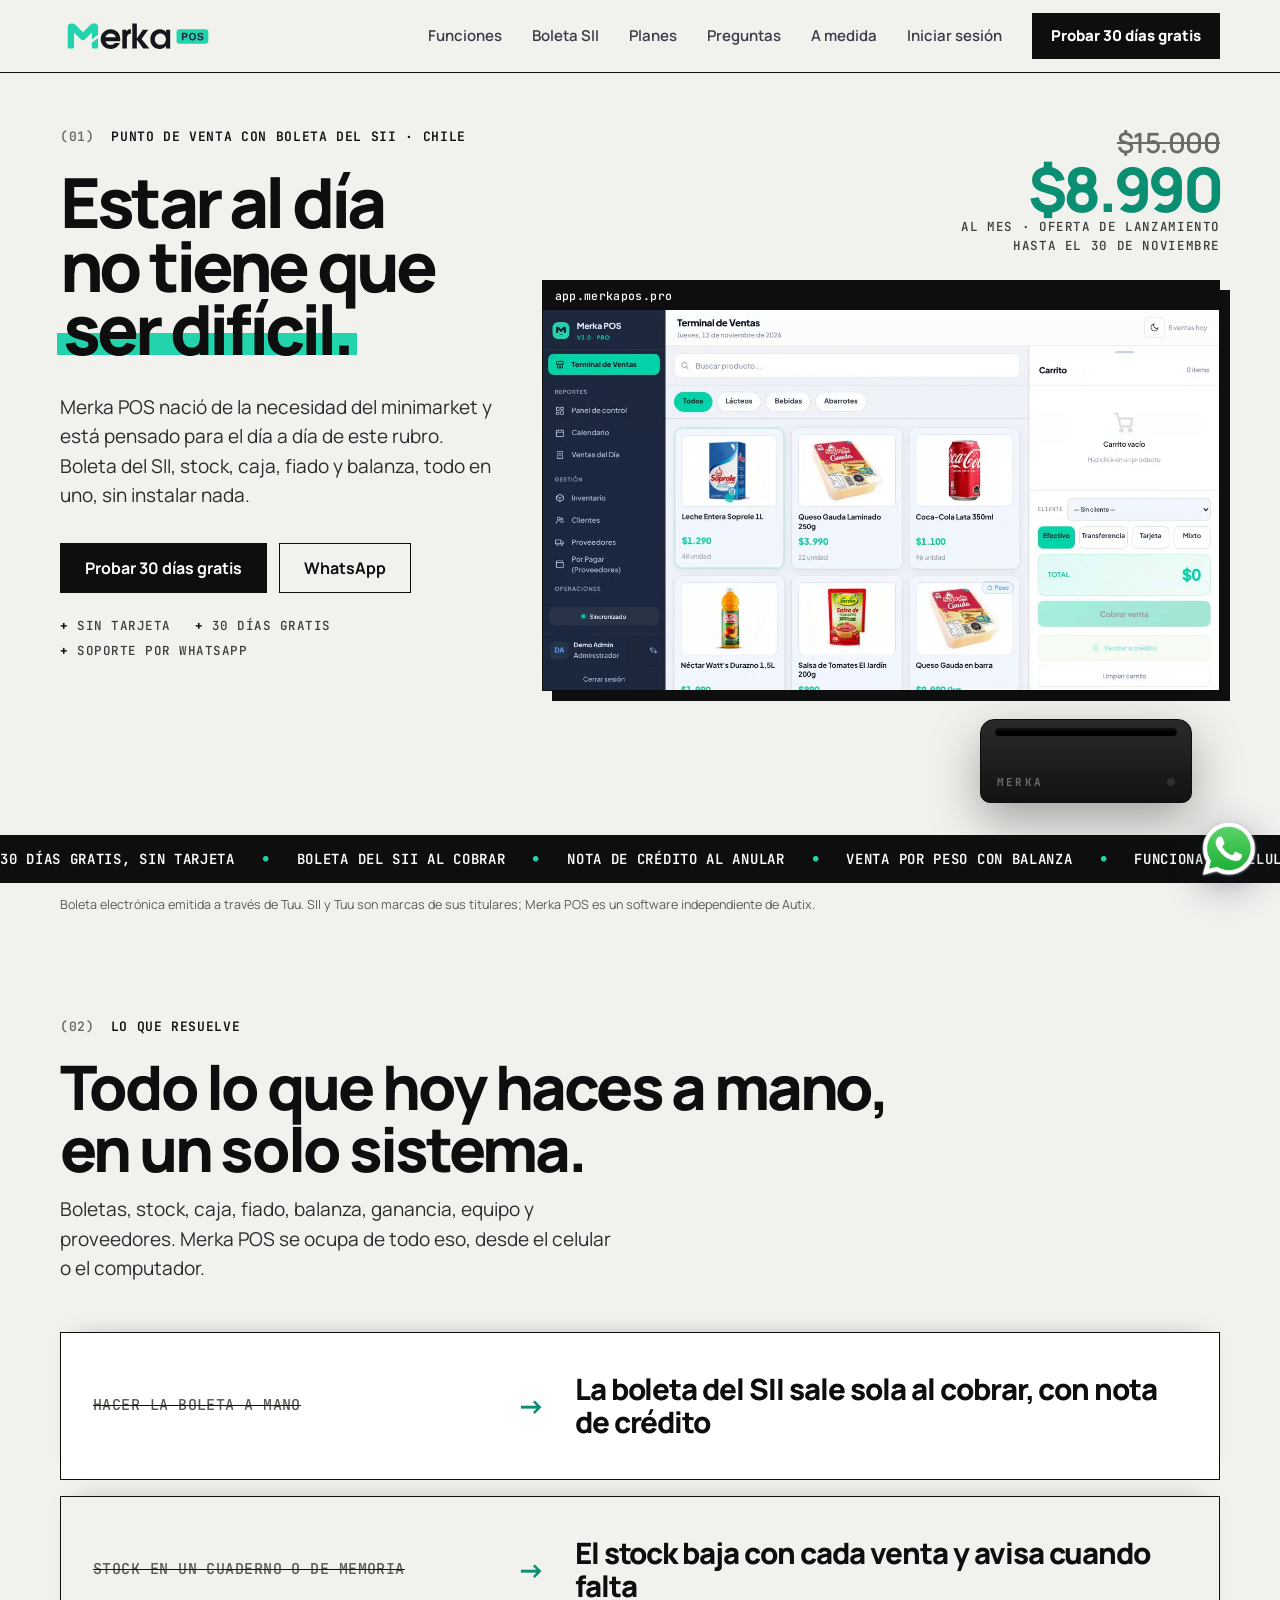
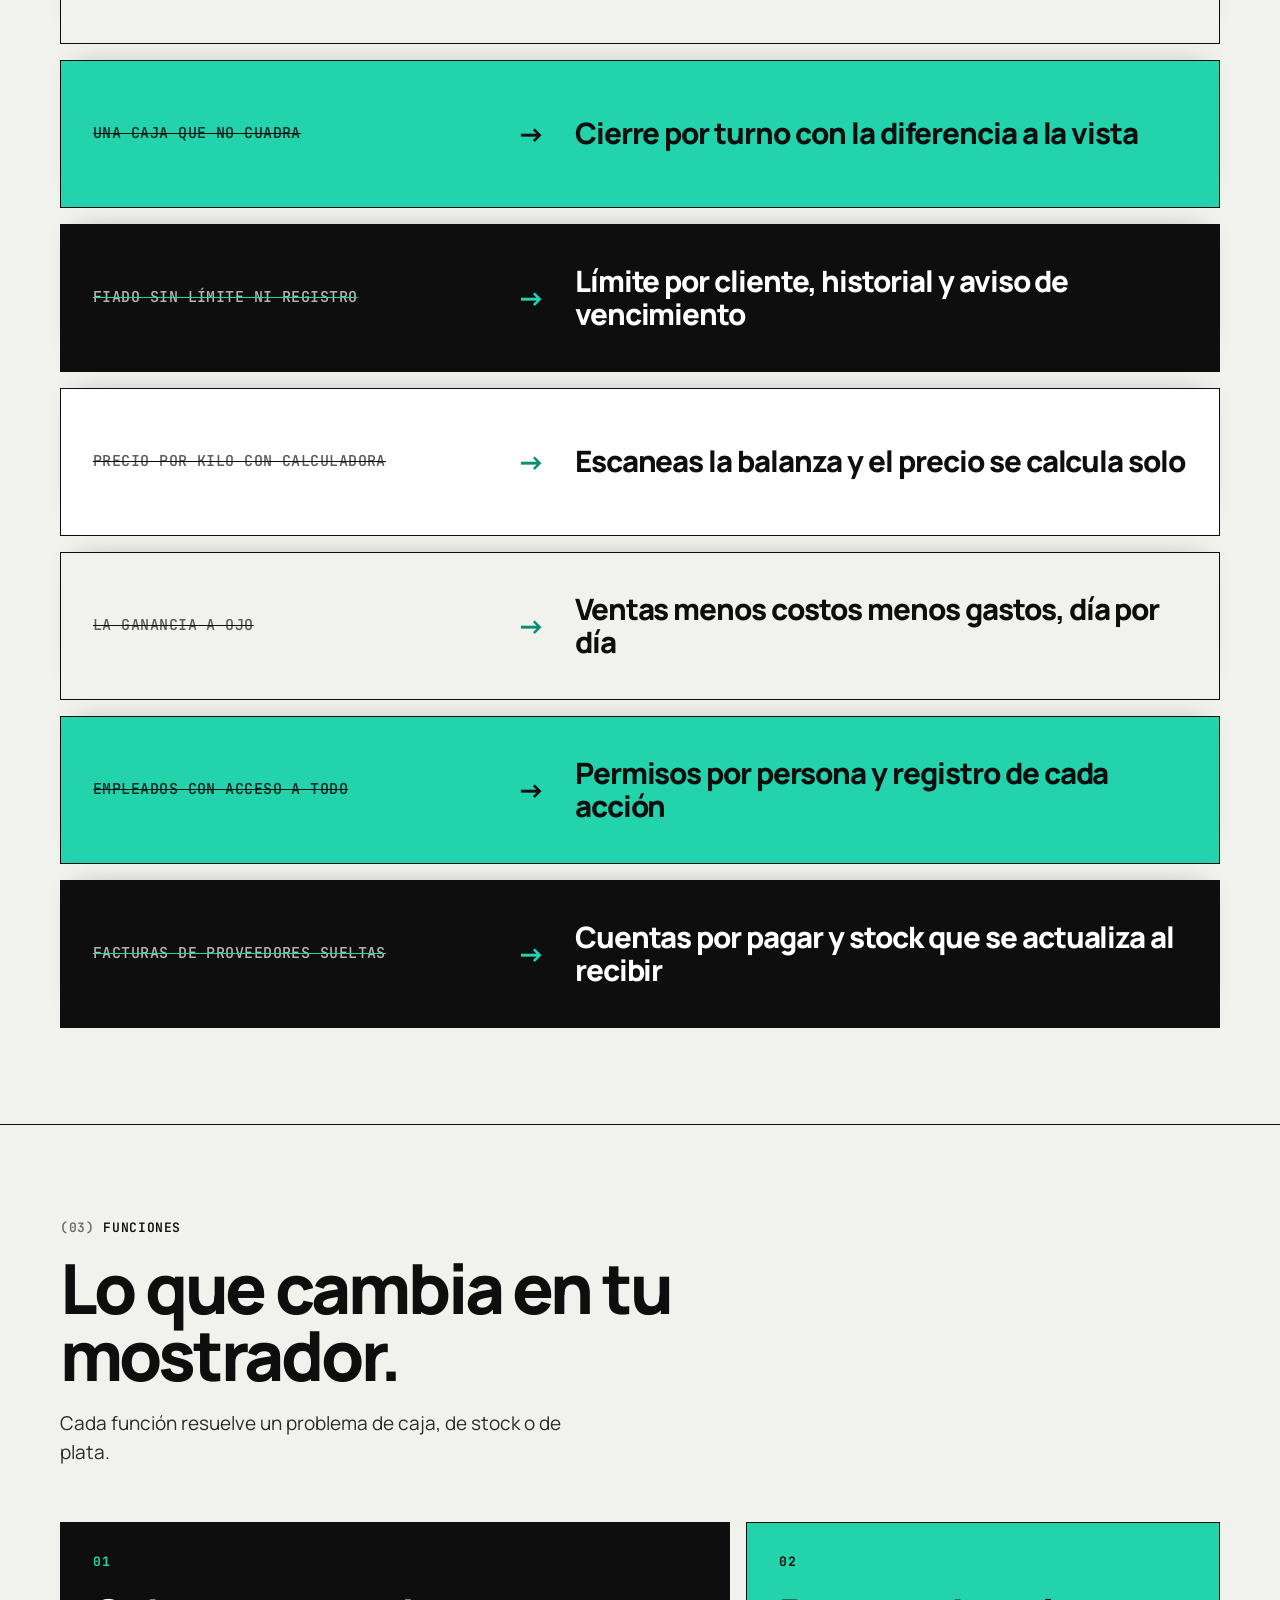
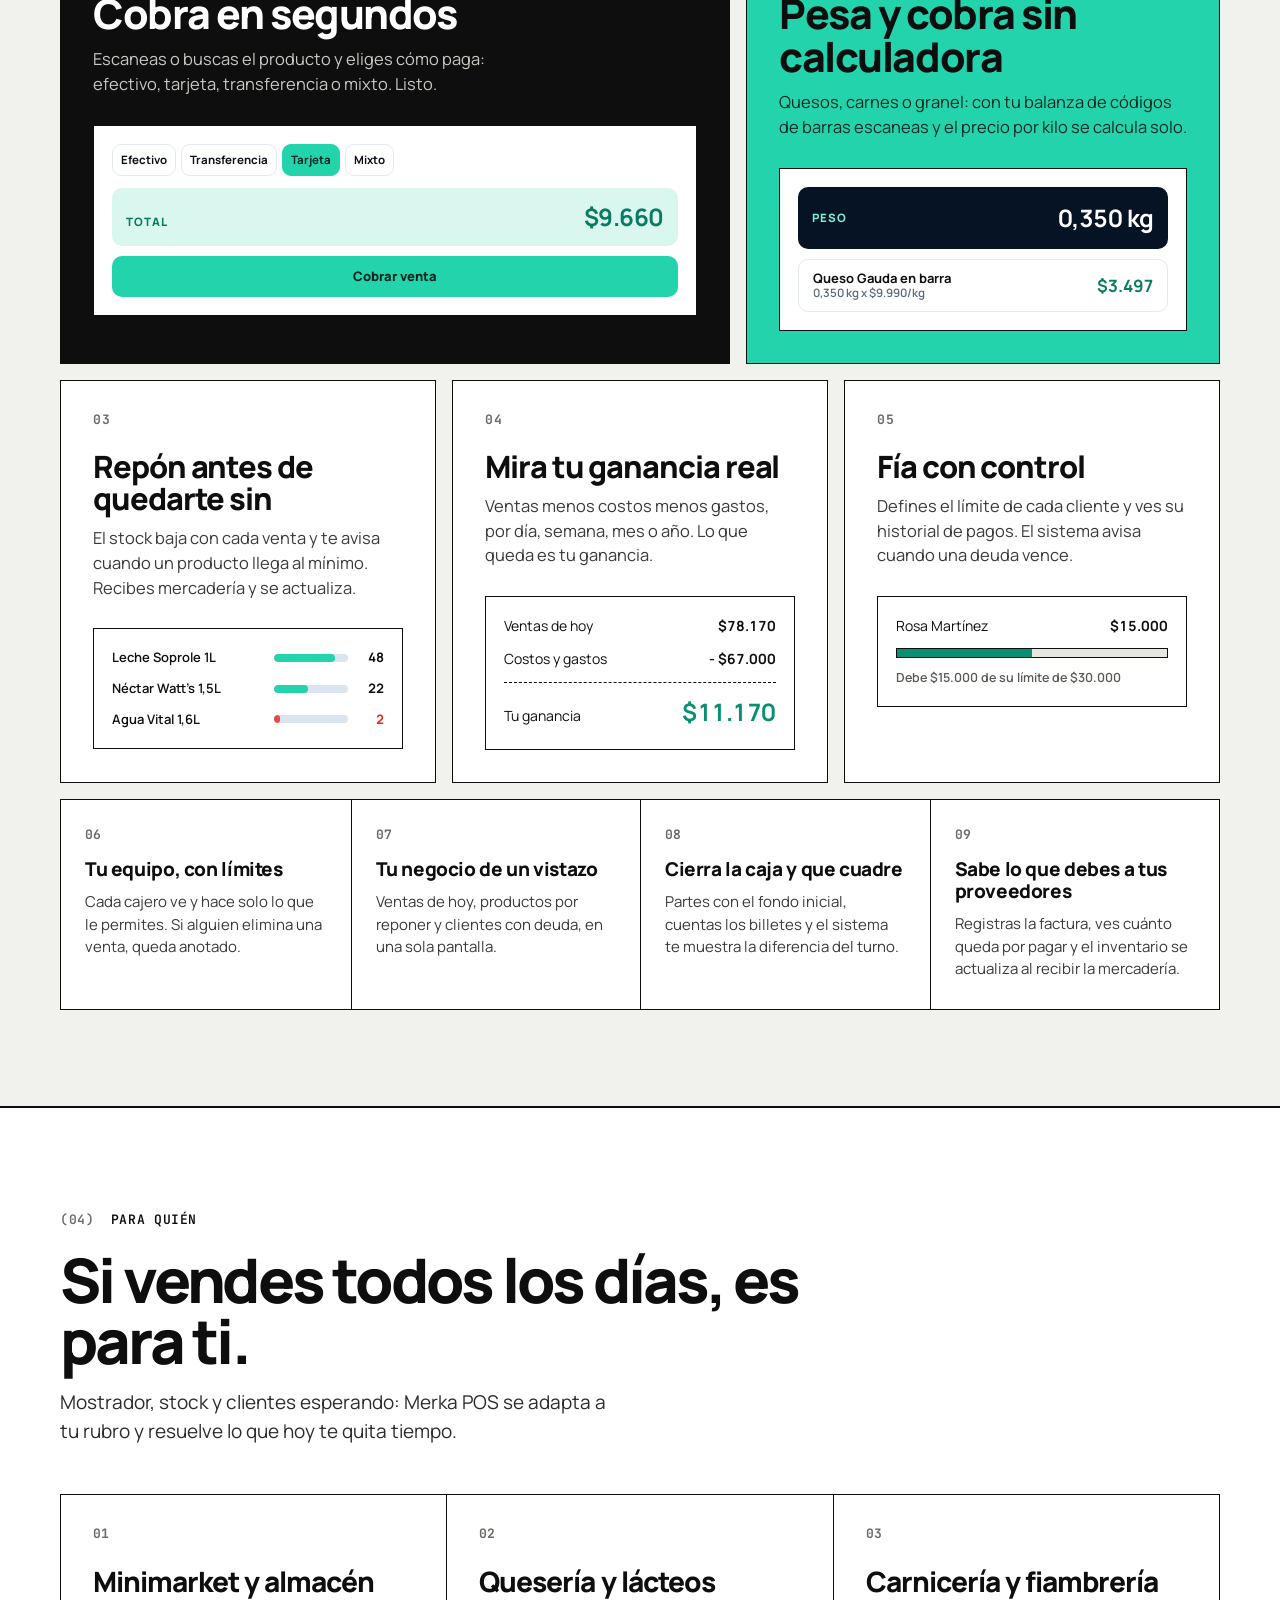
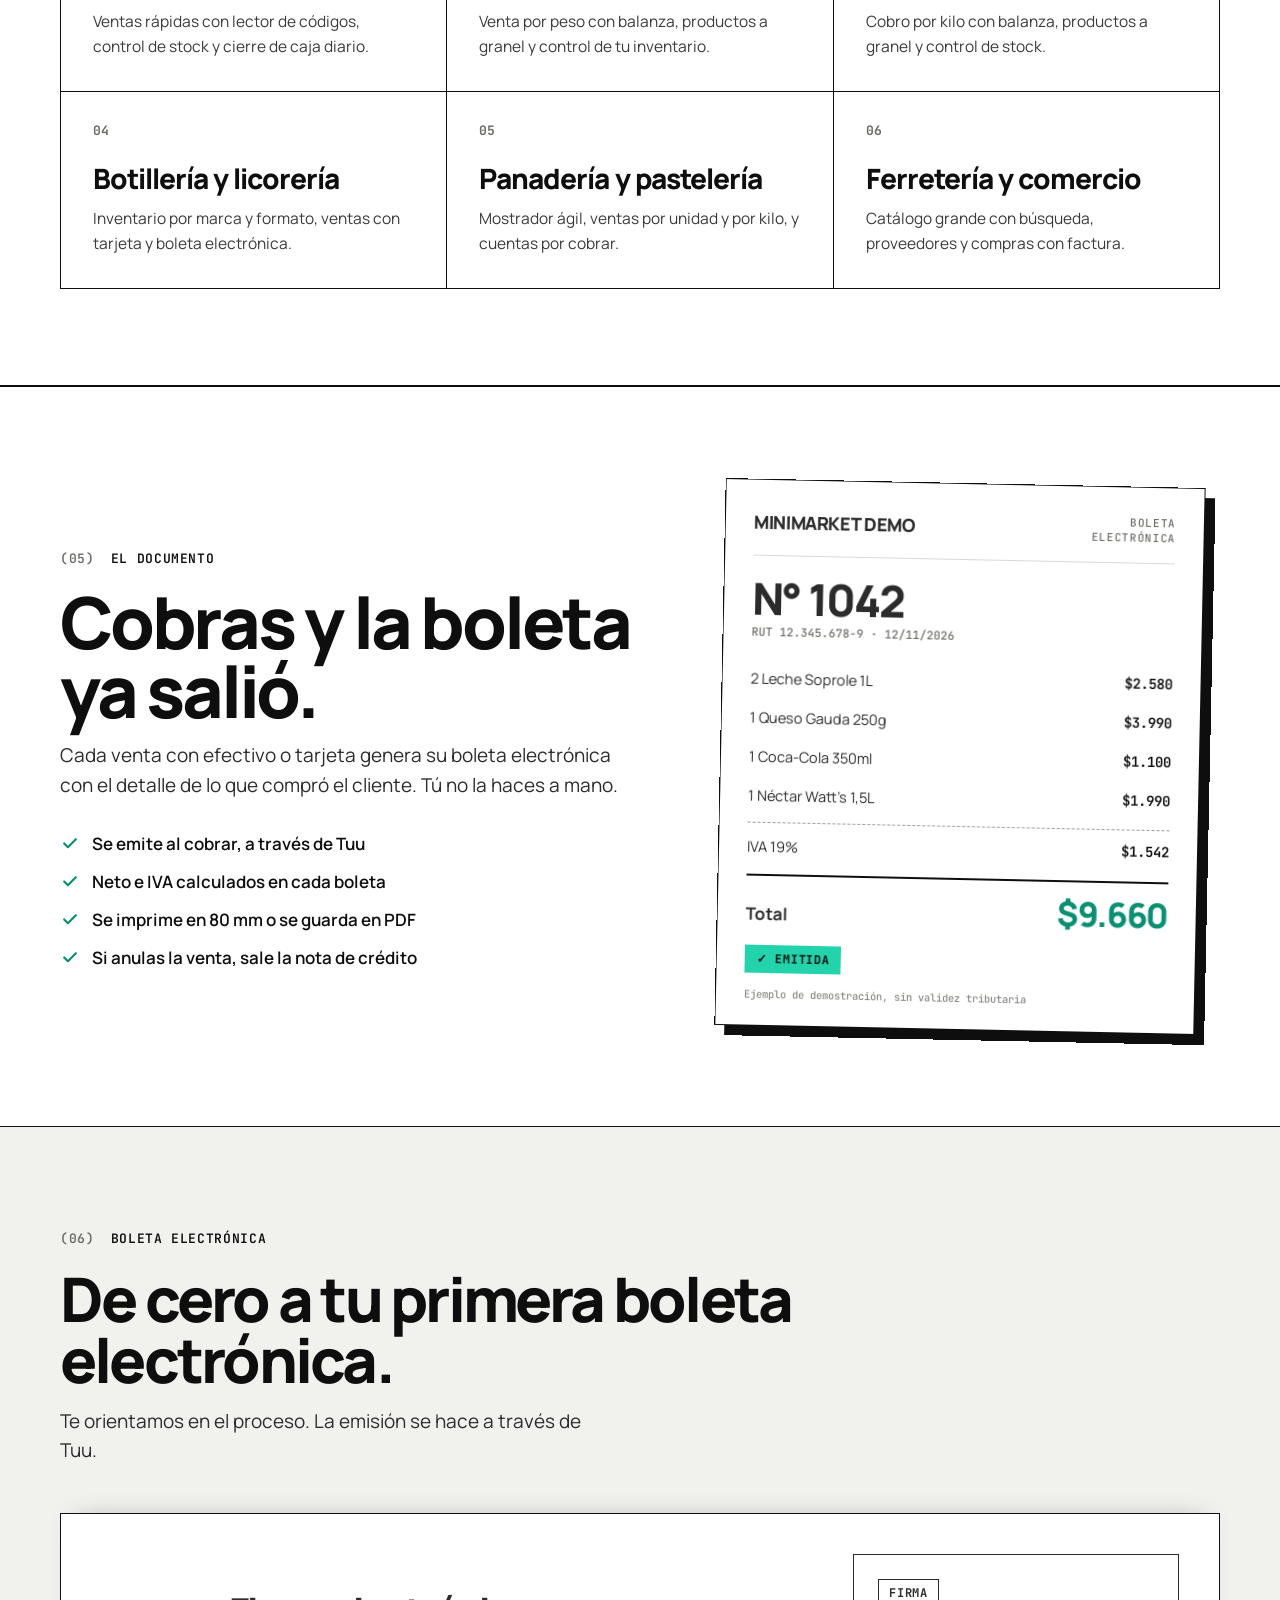
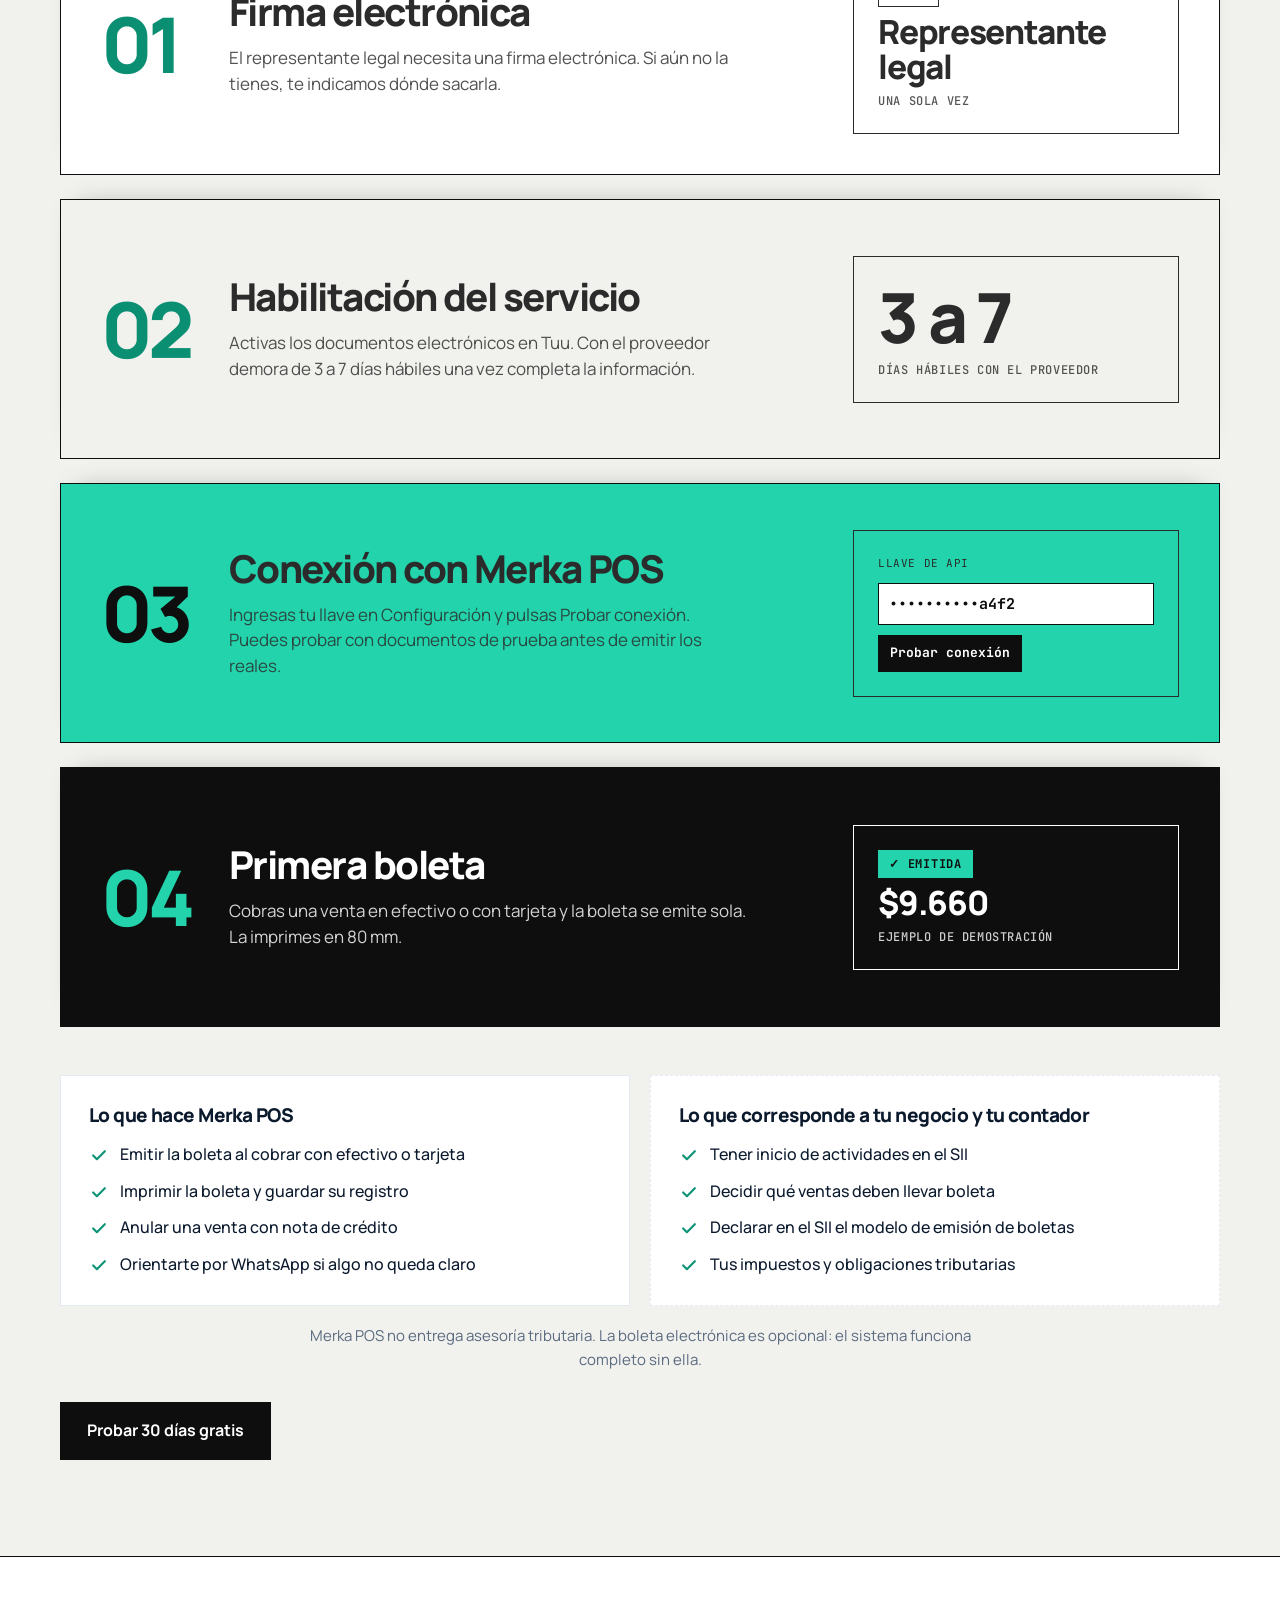
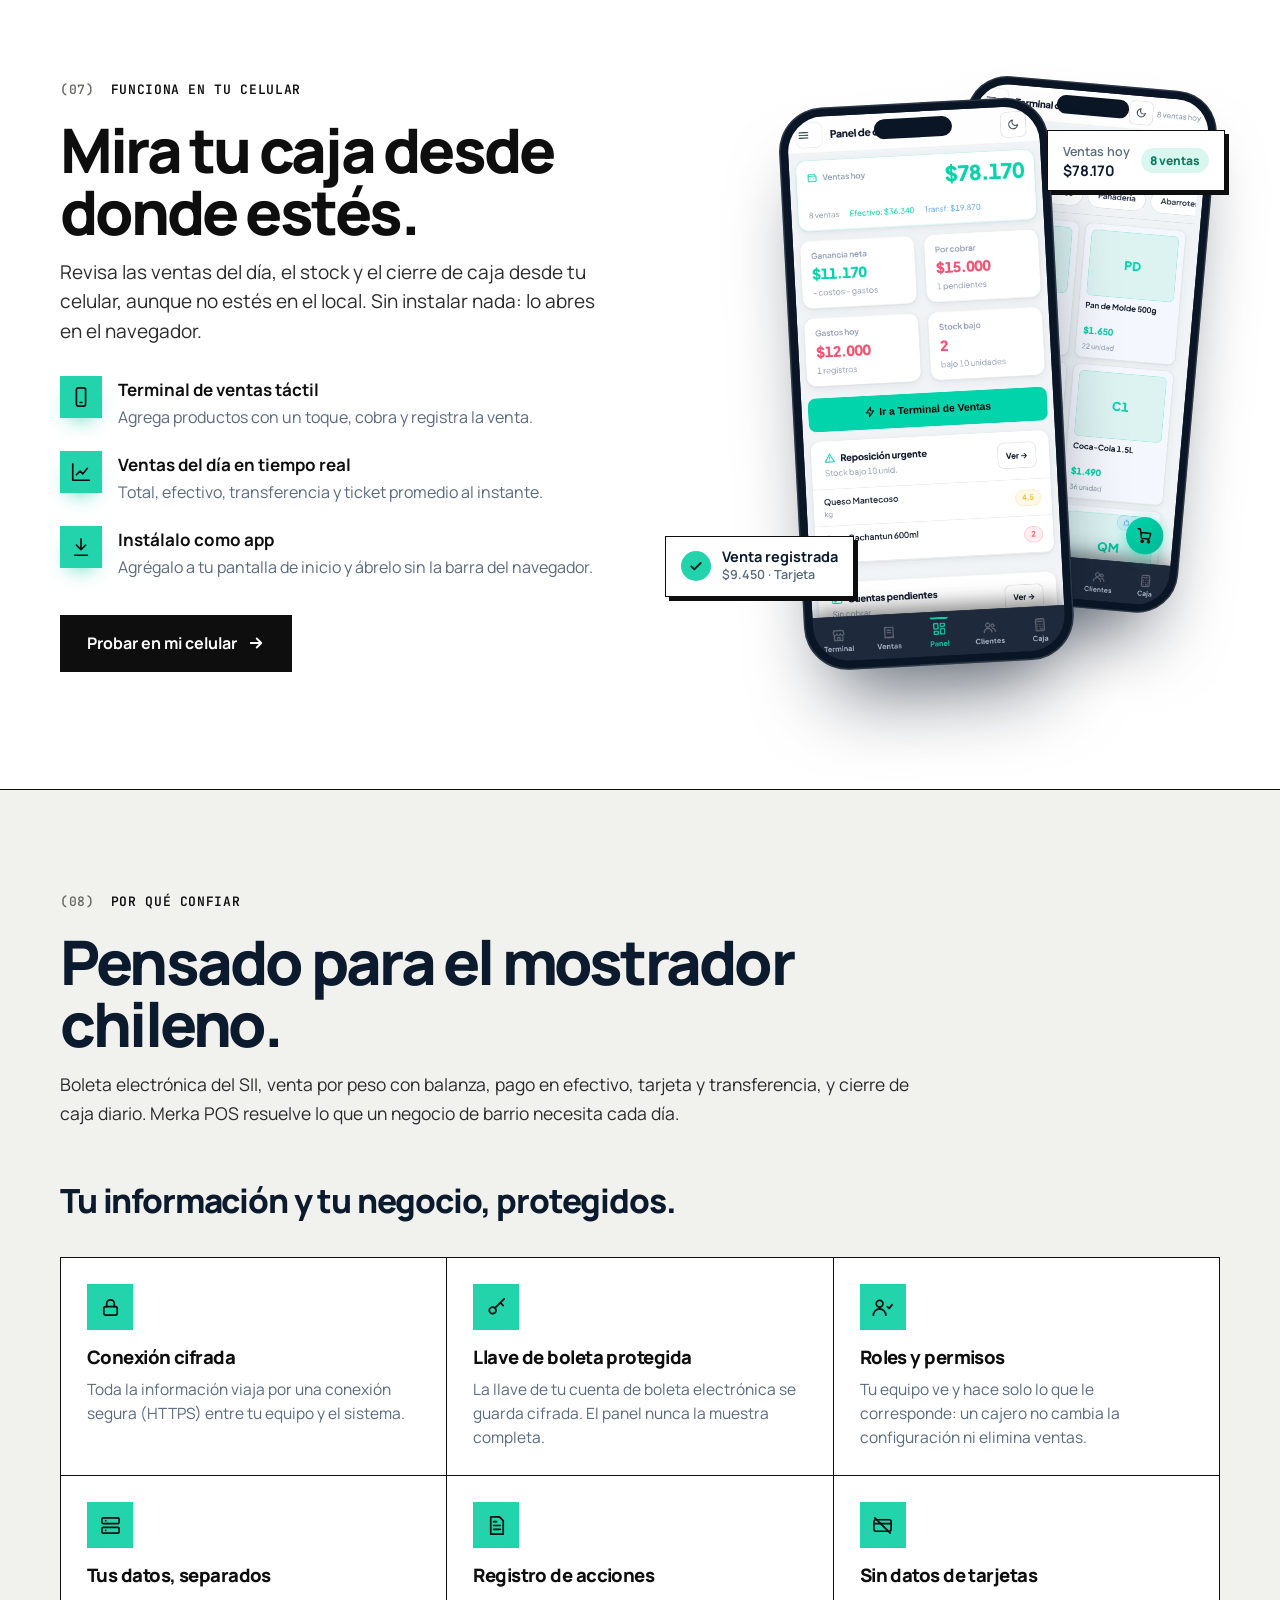
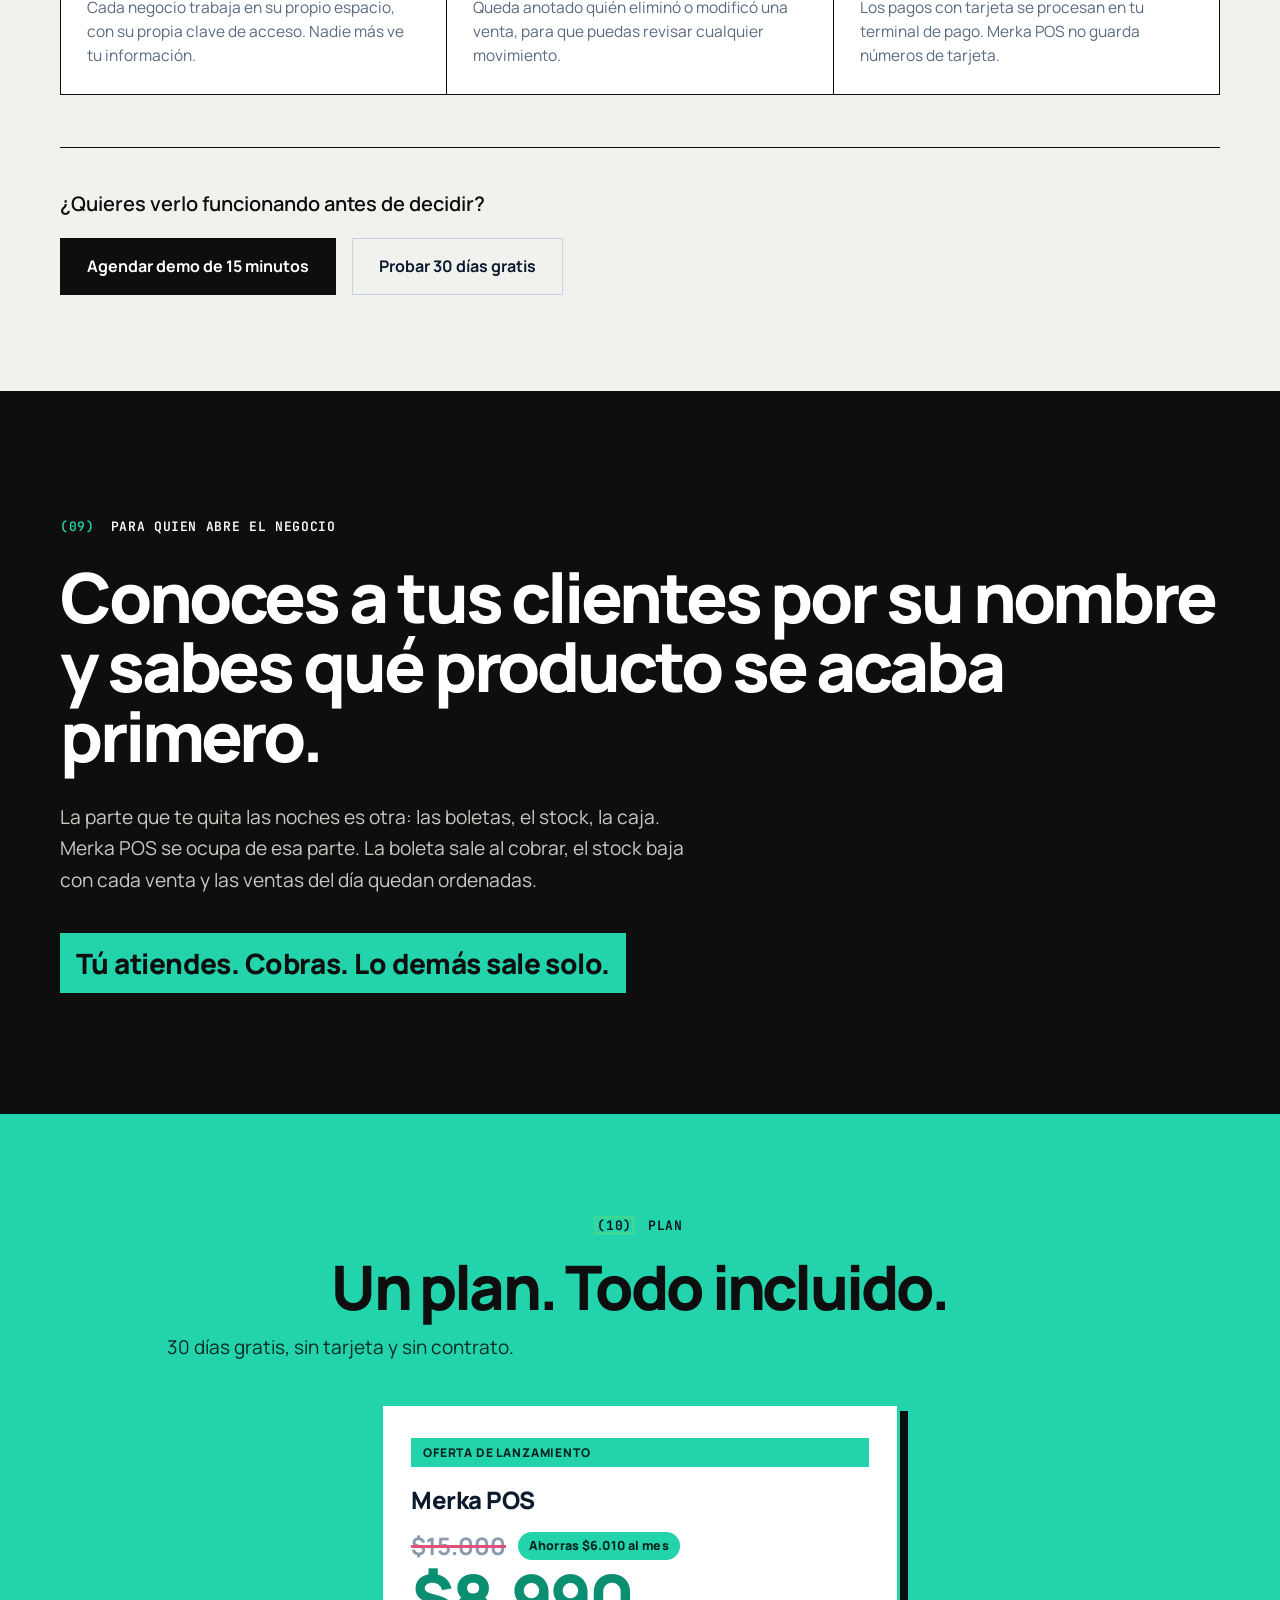
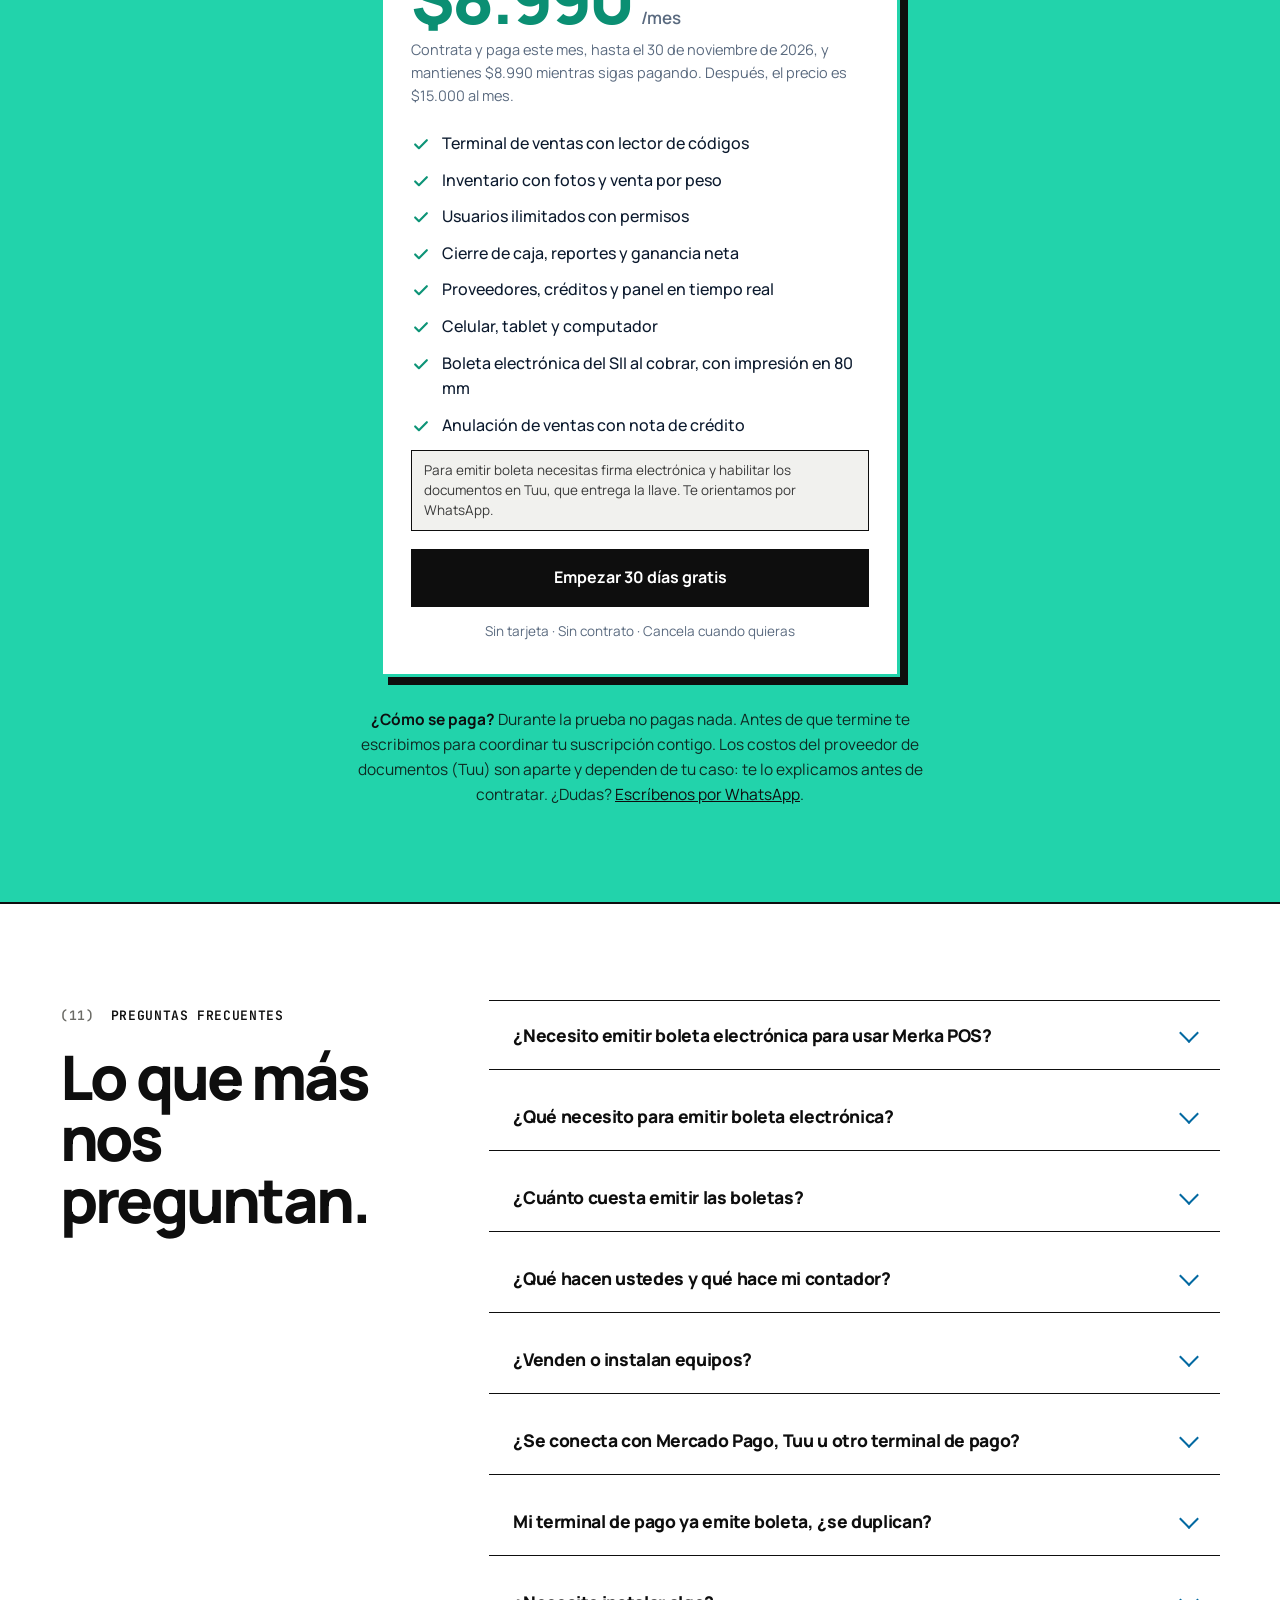
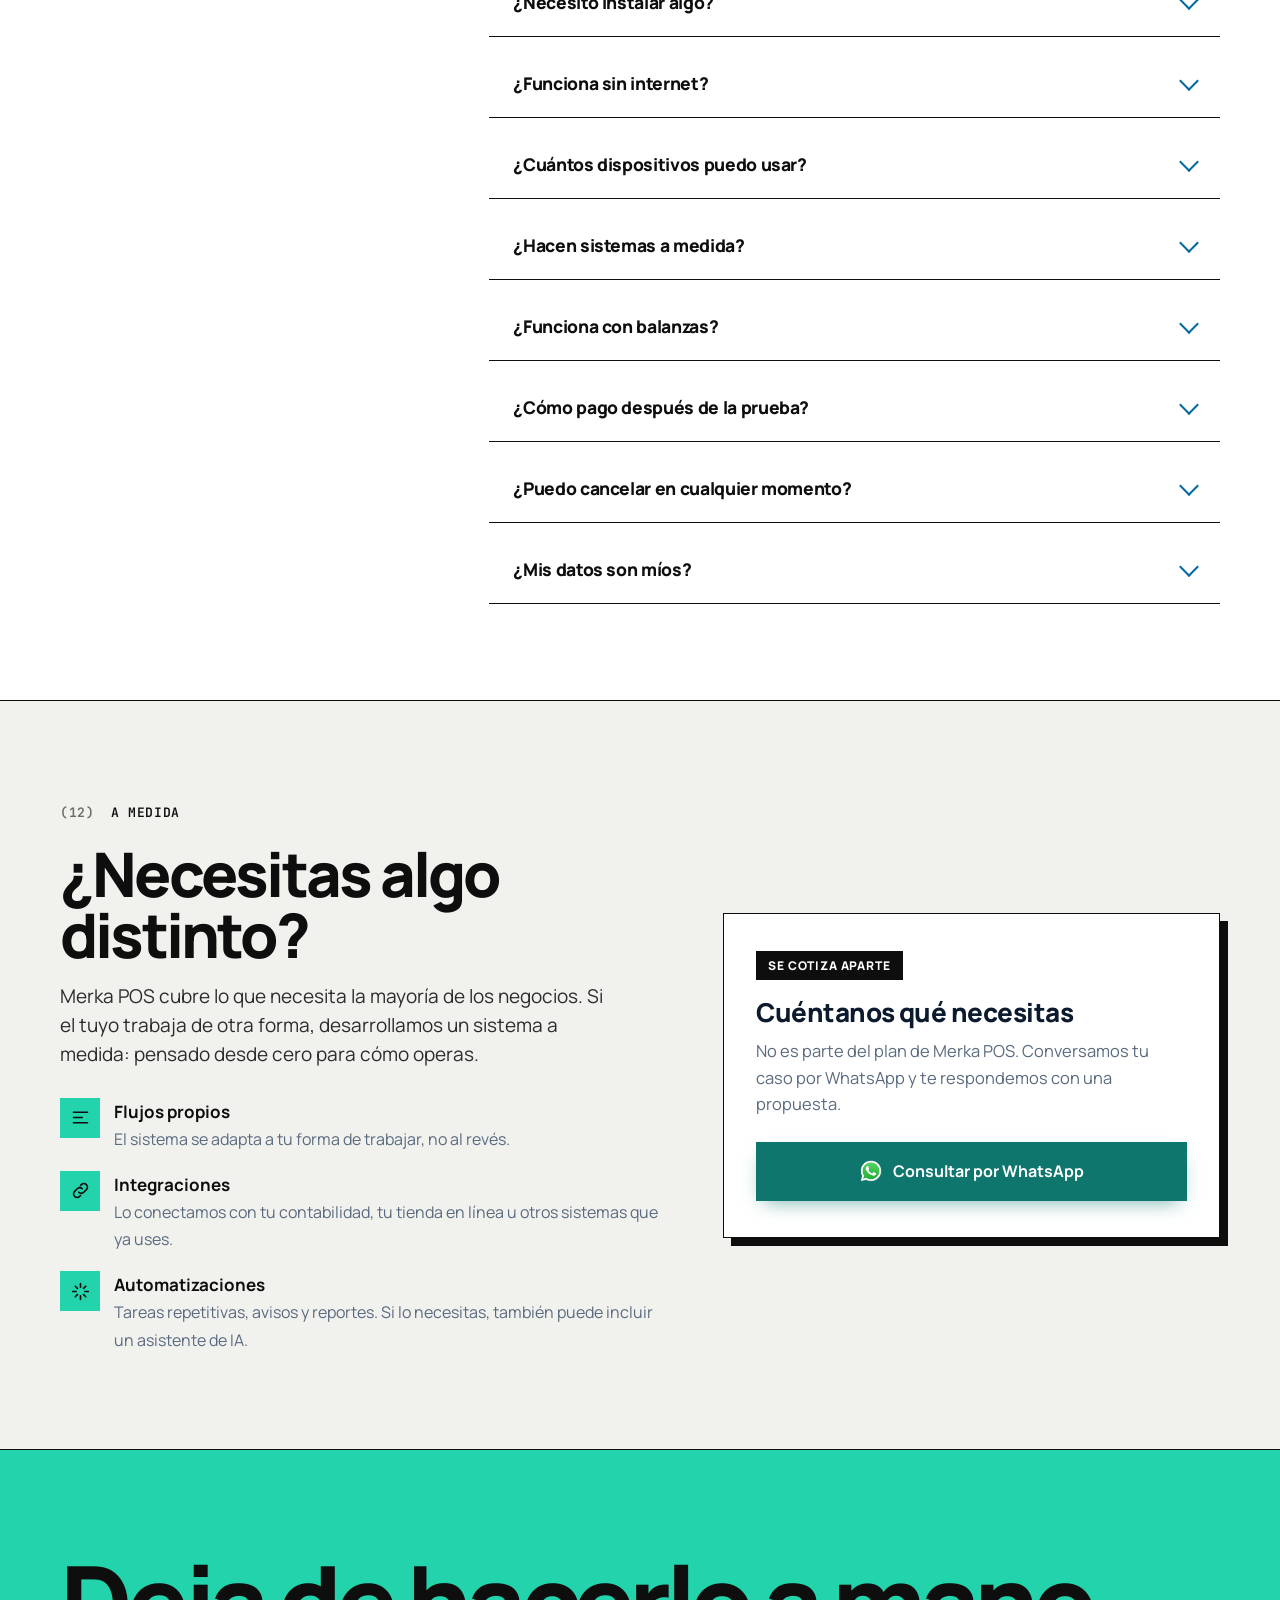
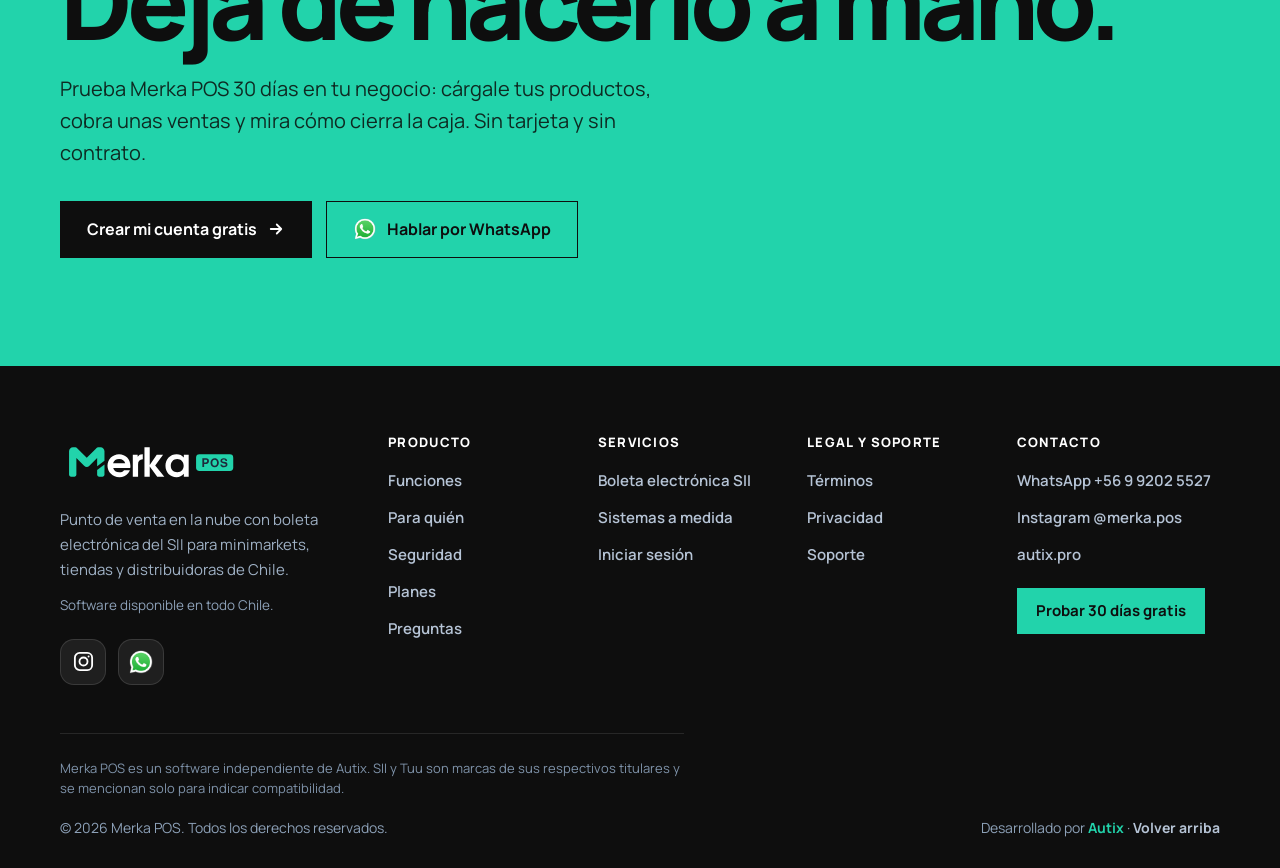
==== commit 5ca8fe56: "Landing: impresora animada que imprime la boleta al cobrar en el video, cinta en lugar de datos y Fu" ====
--- a/index.html
+++ b/index.html
@@ -1167,7 +1167,7 @@
 
 /* hero: el video manda, la boleta acompana */
 @media(min-width:1001px){
-  .hc__grid{grid-template-columns:minmax(0,.78fr) minmax(0,1.22fr);gap:48px;padding-bottom:220px}
+  .hc__grid{grid-template-columns:minmax(0,.78fr) minmax(0,1.22fr);gap:48px;padding-bottom:144px}
   .hc h1{font-size:clamp(44px,5.4vw,80px)}
   .hc__price b{font-size:clamp(44px,4.8vw,72px)}
   .hc__price{margin-bottom:24px}
@@ -1236,6 +1236,32 @@
 .ant__c2 .ant__a{text-decoration-color:#0E0E0E}
 @media(max-width:760px){.ant__list li.ant__c{top:calc(76px + var(--i)*10px);padding:22px 20px;min-height:0}}
 @media(prefers-reduced-motion:reduce){.ant__list li.ant__c{position:relative;top:auto}}
+
+/* CINTA */
+.cinta{background:#0E0E0E;color:#fff;border-bottom:1px solid #0E0E0E;overflow:hidden;padding:16px 0}
+.cinta__track{display:flex;width:max-content;animation:cinta 38s linear infinite}
+.cinta__row{display:flex;align-items:center;gap:28px;padding-right:28px;white-space:nowrap;font:600 14px/1 "JetBrains Mono",ui-monospace,monospace;text-transform:uppercase;letter-spacing:.05em}
+.cinta__row i{font-style:normal;color:#22D3AB;font-size:9px}
+.cinta:hover .cinta__track{animation-play-state:paused}
+@keyframes cinta{to{transform:translateX(-50%)}}
+.cinta__note{margin:12px auto 0;font-size:12.5px;color:#5A5A55}
+@media(prefers-reduced-motion:reduce){.cinta__track{animation:none;flex-wrap:wrap;width:auto}.cinta__row[aria-hidden]{display:none}.cinta__row{flex-wrap:wrap;white-space:normal;padding:0 16px;gap:12px 20px}}
+/* IMPRESORA DEL HERO */
+.hc__printer{position:absolute;right:28px;bottom:-112px;width:212px;z-index:3;filter:drop-shadow(0 18px 24px rgba(14,14,14,.35))}
+.hc__clip{position:relative;height:300px;overflow:hidden;margin:0 18px -6px;display:flex;align-items:flex-end}
+.hc__paper{width:100%;background:#fff;padding:14px 9px 8px;border:1px solid #d9d9d4;border-bottom:0;transform:translateY(102%);transition:none;
+ -webkit-mask:conic-gradient(from 135deg at 50% 0,#0000,#000 1deg 89deg,#0000 90deg) 0 0/10px 6px repeat-x,linear-gradient(#000 0 0) 0 100%/100% calc(100% - 5px) no-repeat;mask:conic-gradient(from 135deg at 50% 0,#0000,#000 1deg 89deg,#0000 90deg) 0 0/10px 6px repeat-x,linear-gradient(#000 0 0) 0 100%/100% calc(100% - 5px) no-repeat}
+.hc__paper pre{margin:0;font:500 6.4px/1.5 "JetBrains Mono","Courier New",monospace;white-space:pre;color:#111;overflow:hidden}
+.hc__paper img{display:block;width:100%;height:30px;margin-top:5px}
+.hc__paper p{margin:4px 0 0;text-align:center;font:500 5.8px "JetBrains Mono",monospace;color:#777}
+.hc__printer.is-printing .hc__paper{transform:translateY(0);transition:transform 2.2s steps(22,end)}
+.hc__body{position:relative;height:84px;background:linear-gradient(#2a2a2a,#121212);border:1px solid #0E0E0E;border-radius:14px 14px 10px 10px}
+.hc__slot{position:absolute;left:14px;right:14px;top:8px;height:8px;border-radius:4px;background:#000;box-shadow:inset 0 2px 3px rgba(255,255,255,.08)}
+.hc__led{position:absolute;right:16px;bottom:16px;width:8px;height:8px;border-radius:50%;background:#2f2f2f}
+.hc__printer.is-printing .hc__led{background:#22D3AB;box-shadow:0 0 10px #22D3AB}
+.hc__body b{position:absolute;left:16px;bottom:13px;font:700 11px "JetBrains Mono",monospace;letter-spacing:.2em;color:#6b6b66}
+@media(max-width:1000px){.hc__printer{display:none}}
+@media(prefers-reduced-motion:reduce){.hc__printer .hc__paper{transform:none}}
 .menu a{white-space:nowrap}
 @media(min-width:1001px) and (max-width:1250px){.hero--img .hero__copy{max-width:420px}.hero--img h1{font-size:44px}.menu{gap:20px}.hero--img .cta-row .btn{padding:14px 20px}}
 
@@ -1340,8 +1366,8 @@
             <div class="hc__bar">app.merkapos.pro</div>
             <video id="heroLoop" autoplay muted loop playsinline preload="auto" poster="media/venta-poster.webp?v=20261112" aria-label="Una venta en Merka POS, grabada del sistema"><source src="media/venta.mp4?v=20261112" type="video/mp4"></video>
           </div>
-          <div class="hc__ticket" role="img" aria-label="Ejemplo de boleta electrónica con timbre">
-            <pre>RAZON SOCIAL PRUEBA
+          <div class="hc__printer" aria-hidden="true">
+            <div class="hc__clip"><div class="hc__paper"><pre>RAZON SOCIAL PRUEBA
 RUT: 12.345.678-9
 
 BOLETA ELECTRONICA No.1042
@@ -1356,9 +1382,8 @@
 ---------------------------------
 TOTAL                     $9.660
 
-  El IVA de esta boleta es $1.542</pre>
-            <img src="media/timbre-pdf417.png" width="615" height="297" alt="" loading="lazy">
-            <p>Ejemplo de demostración, sin validez tributaria</p>
+  El IVA de esta boleta es $1.542</pre><img src="media/timbre-pdf417.png" width="615" height="297" alt=""><p>Ejemplo de demostración, sin validez tributaria</p></div></div>
+            <div class="hc__body"><span class="hc__slot"></span><span class="hc__led"></span><b>MERKA</b></div>
           </div>
         </figure>
       </div>
@@ -1366,28 +1391,11 @@
   </section>
 
   <!-- DATOS -->
-  <div class="facts">
-    <div class="wrap">
-      <div class="facts__row">
-        <div class="fact rv"><b>30 días</b><span>de prueba gratis, sin tarjeta</span></div>
-        <div class="fact rv"><b>Boleta SII</b><span>sale sola al cobrar, con nota de crédito</span></div>
-        <div class="fact rv"><b>Sin instalar</b><span>celular, tablet o computador</span></div>
-        <div class="fact rv"><b>Por peso</b><span>escaneas la balanza y el precio se calcula</span></div>
-      </div>
-    </div>
+  <div class="cinta" aria-label="Lo esencial de Merka POS">
+    <div class="cinta__track"><div class="cinta__row"><span>30 días gratis, sin tarjeta</span><i aria-hidden="true">&#9679;</i><span>Boleta del SII al cobrar</span><i aria-hidden="true">&#9679;</i><span>Nota de crédito al anular</span><i aria-hidden="true">&#9679;</i><span>Venta por peso con balanza</span><i aria-hidden="true">&#9679;</i><span>Funciona en celular y computador</span><i aria-hidden="true">&#9679;</i><span>Emisión a través de Tuu</span><i aria-hidden="true">&#9679;</i><span>Stock, caja y fiado en un solo lugar</span><i aria-hidden="true">&#9679;</i><span>Soporte por WhatsApp</span><i aria-hidden="true">&#9679;</i></div><div class="cinta__row" aria-hidden="true"><span>30 días gratis, sin tarjeta</span><i aria-hidden="true">&#9679;</i><span>Boleta del SII al cobrar</span><i aria-hidden="true">&#9679;</i><span>Nota de crédito al anular</span><i aria-hidden="true">&#9679;</i><span>Venta por peso con balanza</span><i aria-hidden="true">&#9679;</i><span>Funciona en celular y computador</span><i aria-hidden="true">&#9679;</i><span>Emisión a través de Tuu</span><i aria-hidden="true">&#9679;</i><span>Stock, caja y fiado en un solo lugar</span><i aria-hidden="true">&#9679;</i><span>Soporte por WhatsApp</span><i aria-hidden="true">&#9679;</i></div></div>
   </div>
-  <div class="integ">
-    <div class="wrap">
-      <p class="integ__t">Funciona con</p>
-      <div class="integ__row">
-        <div class="integ__i"><img src="media/logo-sii.webp" width="400" height="340" loading="lazy" alt="Servicio de Impuestos Internos, SII"><span>Boleta y nota de crédito electrónicas</span></div>
-        <div class="integ__i"><img src="media/logo-tuu.webp" width="440" height="182" loading="lazy" alt="Tuu"><span>Emisión de documentos y terminales de pago</span></div>
-      </div>
-      <p class="integ__f">Las marcas pertenecen a sus titulares. Merka POS es un software independiente de Autix.</p>
-    </div>
-  </div>
-
-  <!-- TODO PARA EMPEZAR -->
+  <p class="cinta__note wrap">Boleta electrónica emitida a través de Tuu. SII y Tuu son marcas de sus titulares; Merka POS es un software independiente de Autix.</p>
+
   <section class="ant" id="servicios">
     <div class="wrap">
       <div class="center">
@@ -1479,7 +1487,7 @@
       <div class="center">
         <span class="eyebrow">Boleta electrónica</span>
         <h2>De cero a tu primera boleta electrónica.</h2>
-        <p class="lead">Te orientamos en el proceso. La emisión se hace a través de Tuu, proveedor autorizado por el SII.</p>
+        <p class="lead">Te orientamos en el proceso. La emisión se hace a través de Tuu.</p>
       </div>
       <div class="stk" id="pasos">
         <article class="stk__c stk__c--paper" style="--i:0">
@@ -1791,6 +1799,16 @@
       addEventListener('scroll',upd,{passive:true}); addEventListener('resize',upd); upd();
     });
   })();
+  // impresora: imprime la boleta cuando la venta se cobra en el video
+  (function(){
+    var v=document.getElementById('heroLoop'), pr=document.querySelector('.hc__printer'); if(!v||!pr) return;
+    var T=12.6;
+    v.addEventListener('timeupdate',function(){
+      var on=v.currentTime>=T;
+      if(on && !pr.classList.contains('is-printing')) pr.classList.add('is-printing');
+      else if(!on && pr.classList.contains('is-printing')) pr.classList.remove('is-printing');
+    });
+  })();
   // menú móvil
   var tg=document.getElementById('navToggle');
   function setNav(open){ document.body.classList.toggle('nav-open',open); tg.setAttribute('aria-expanded',open?'true':'false'); tg.setAttribute('aria-label',open?'Cerrar menú':'Abrir menú'); }
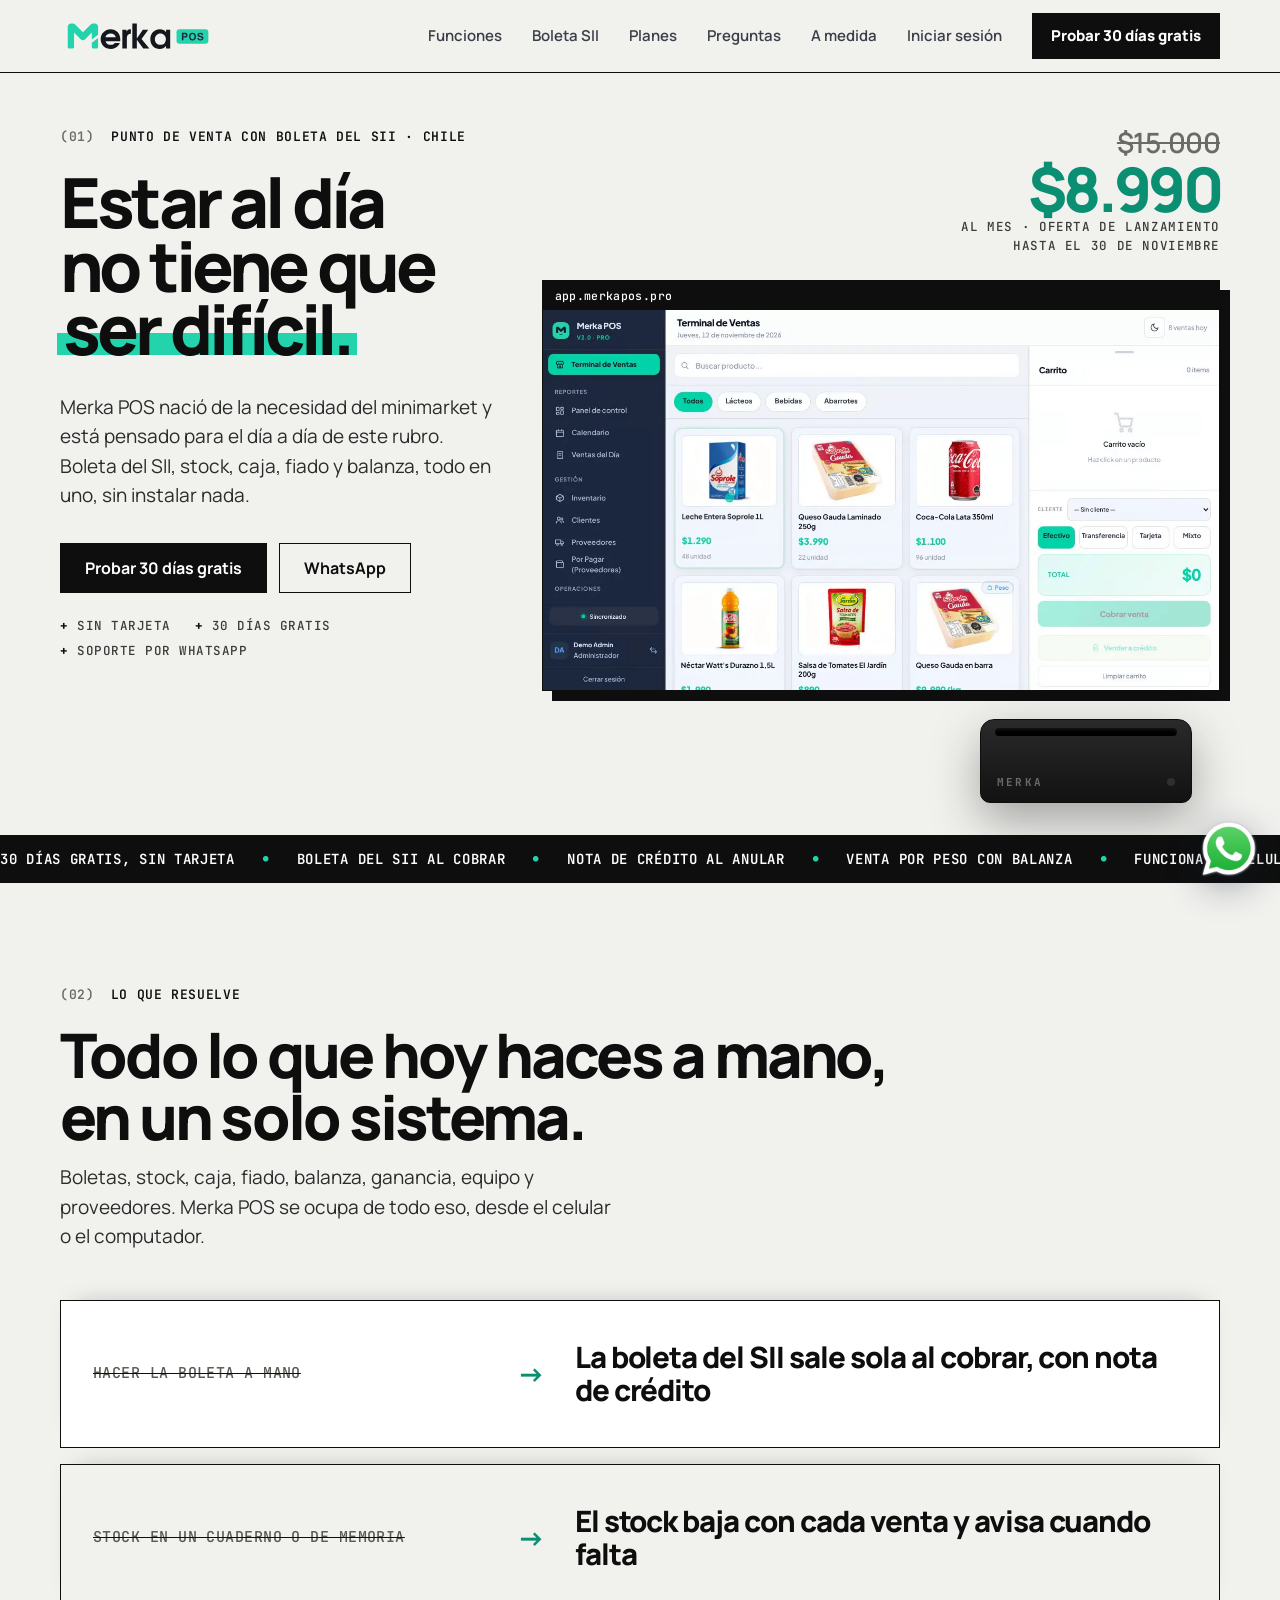
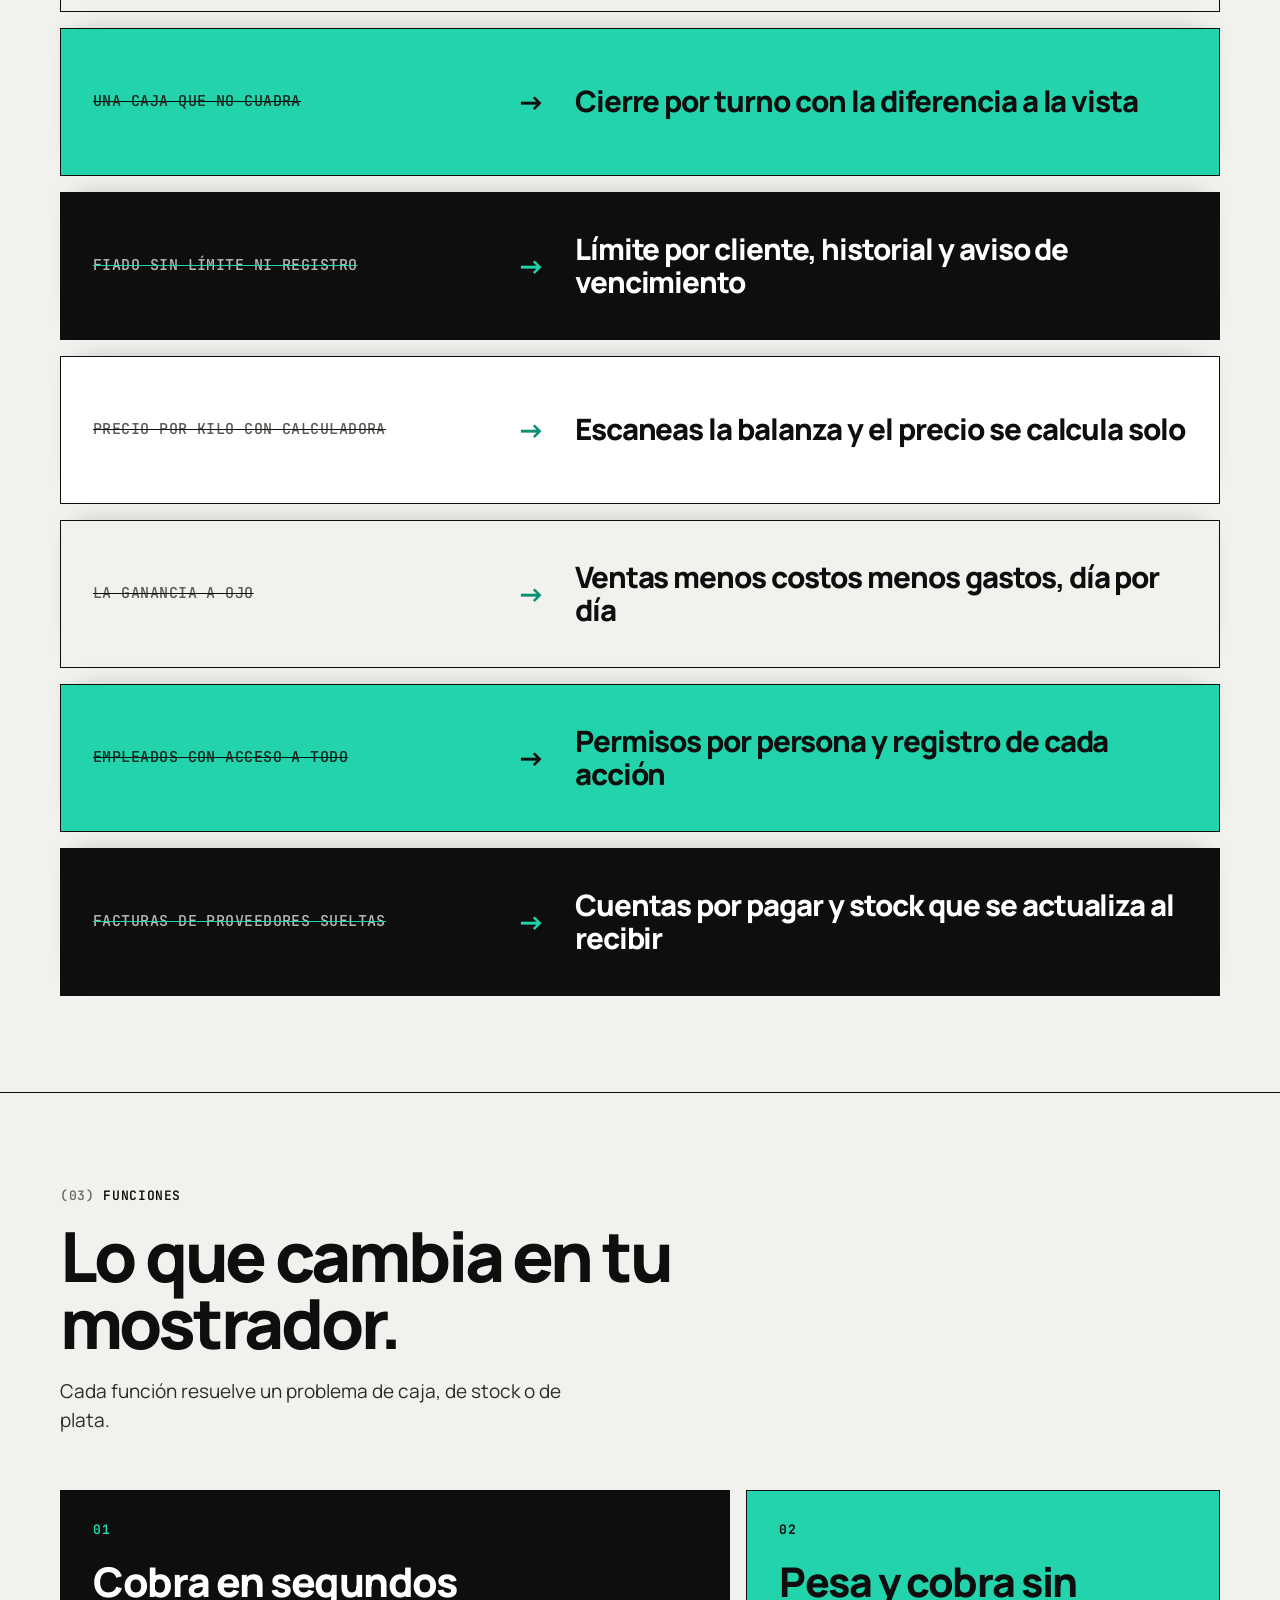
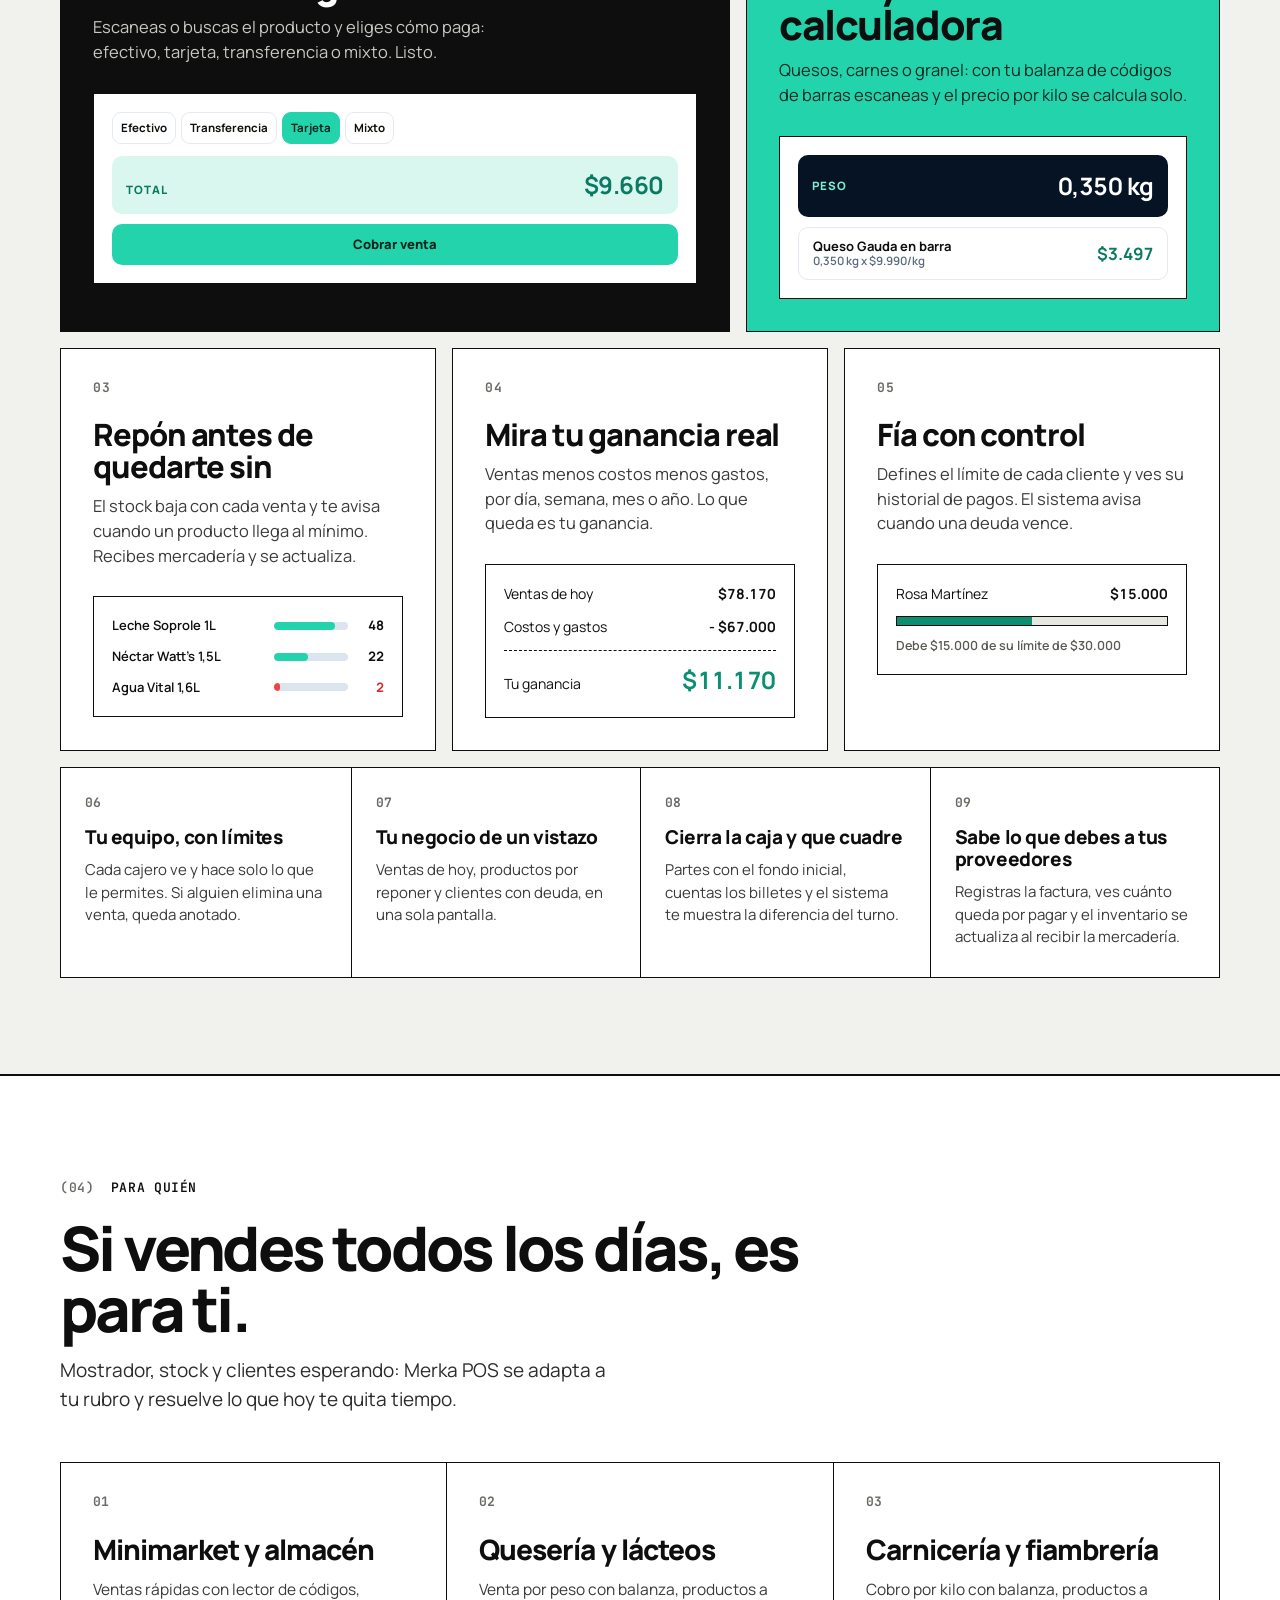
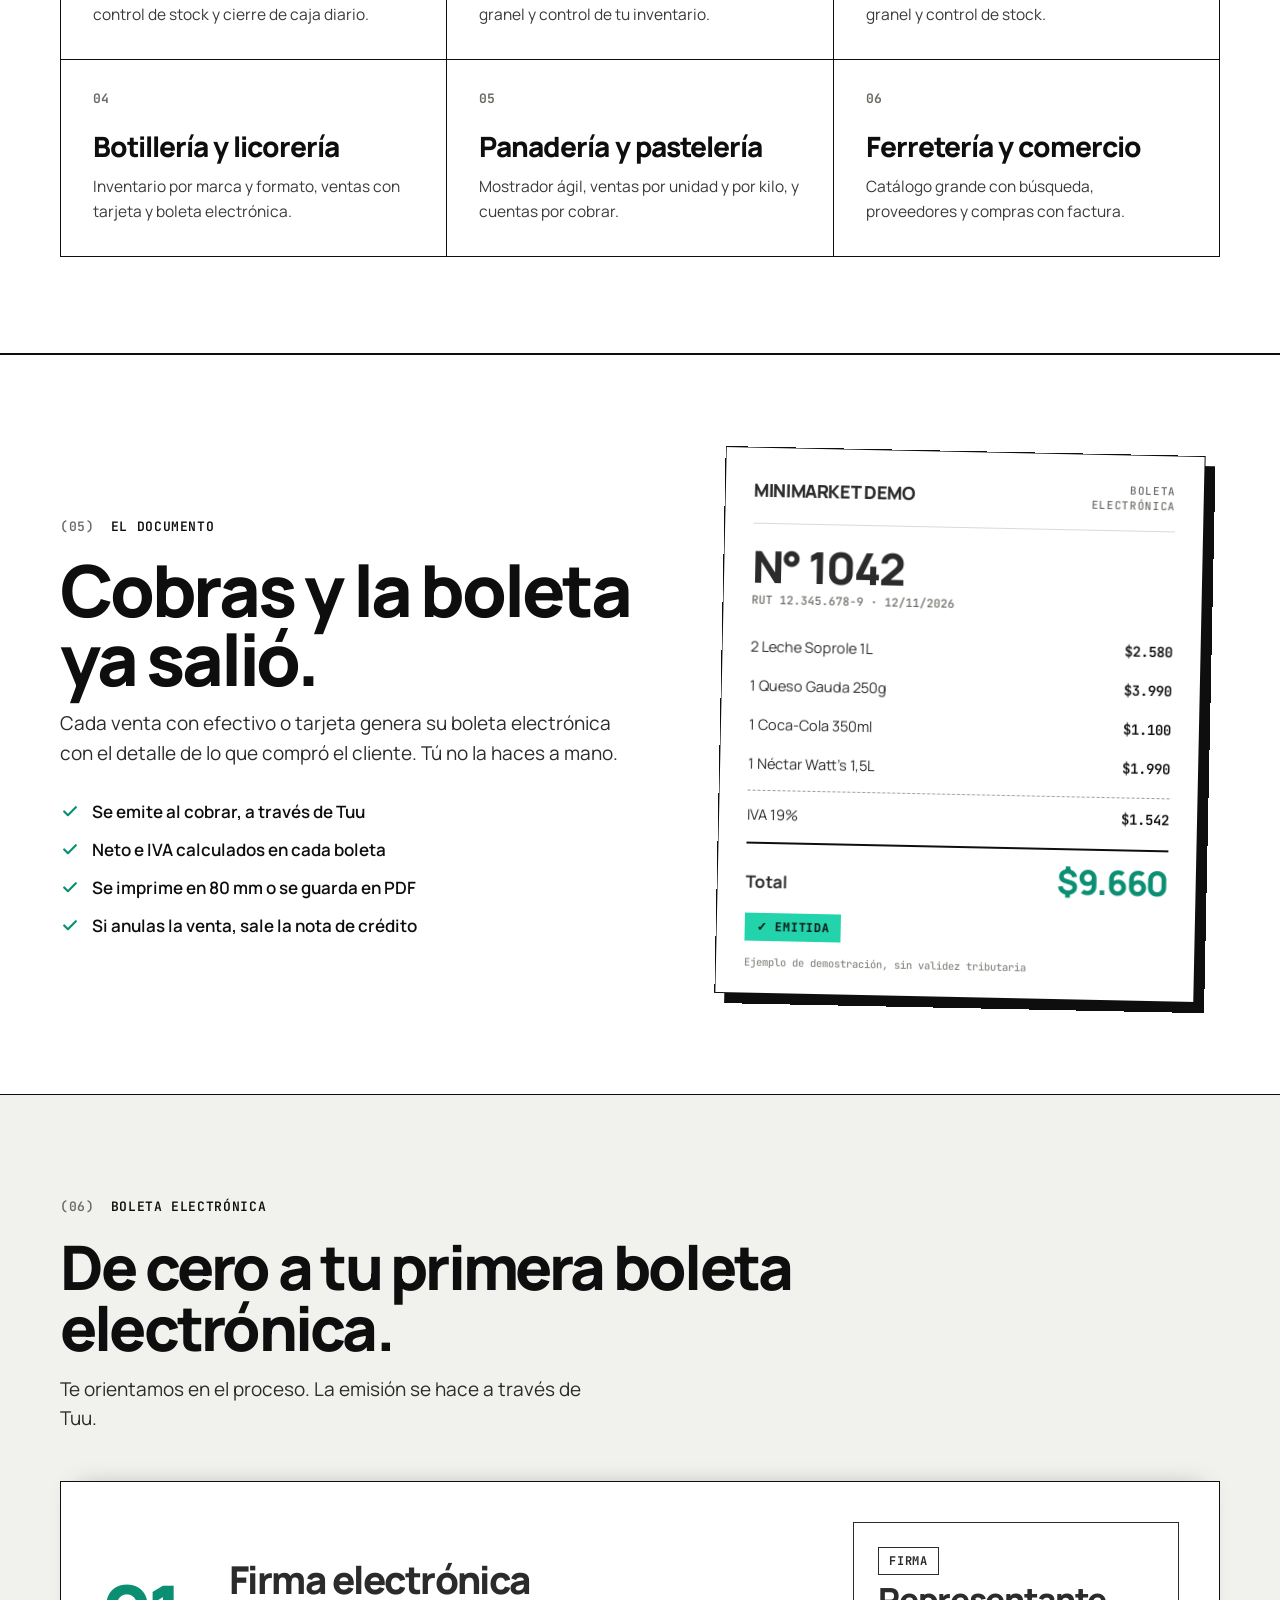
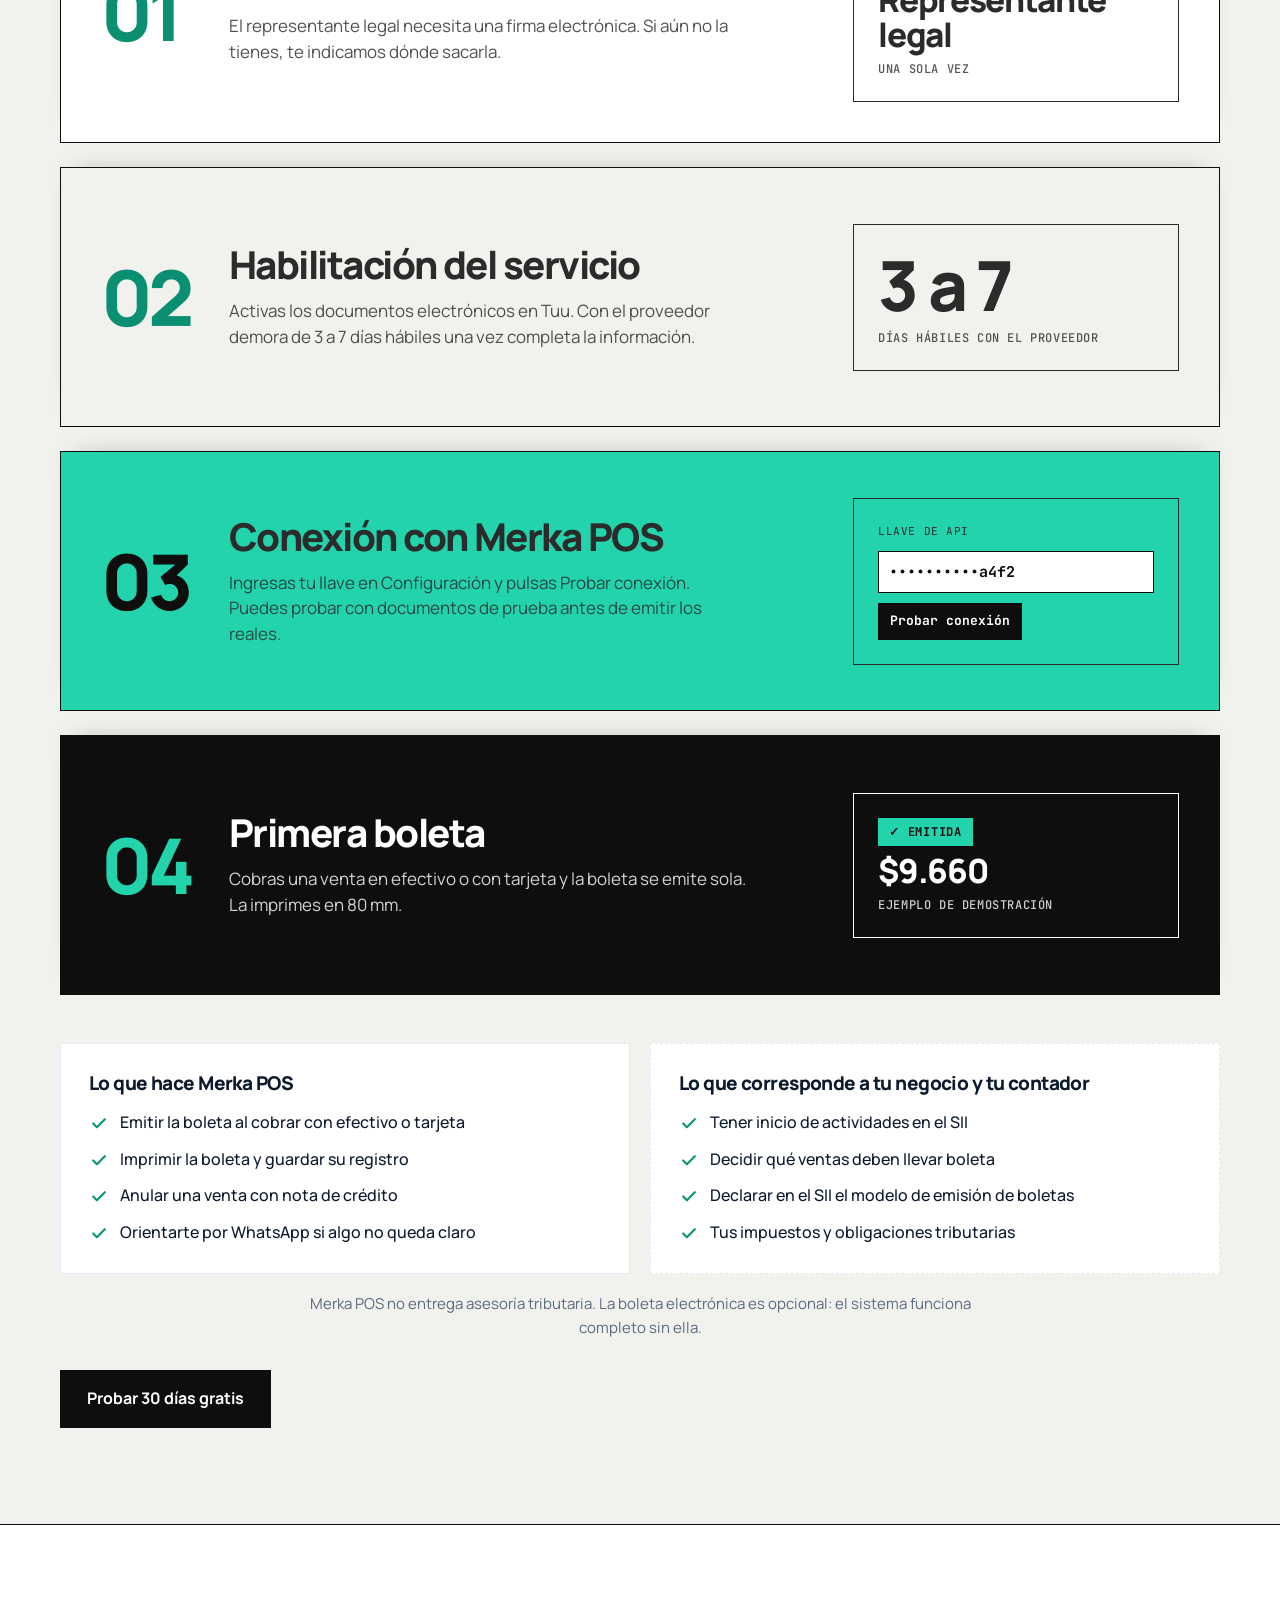
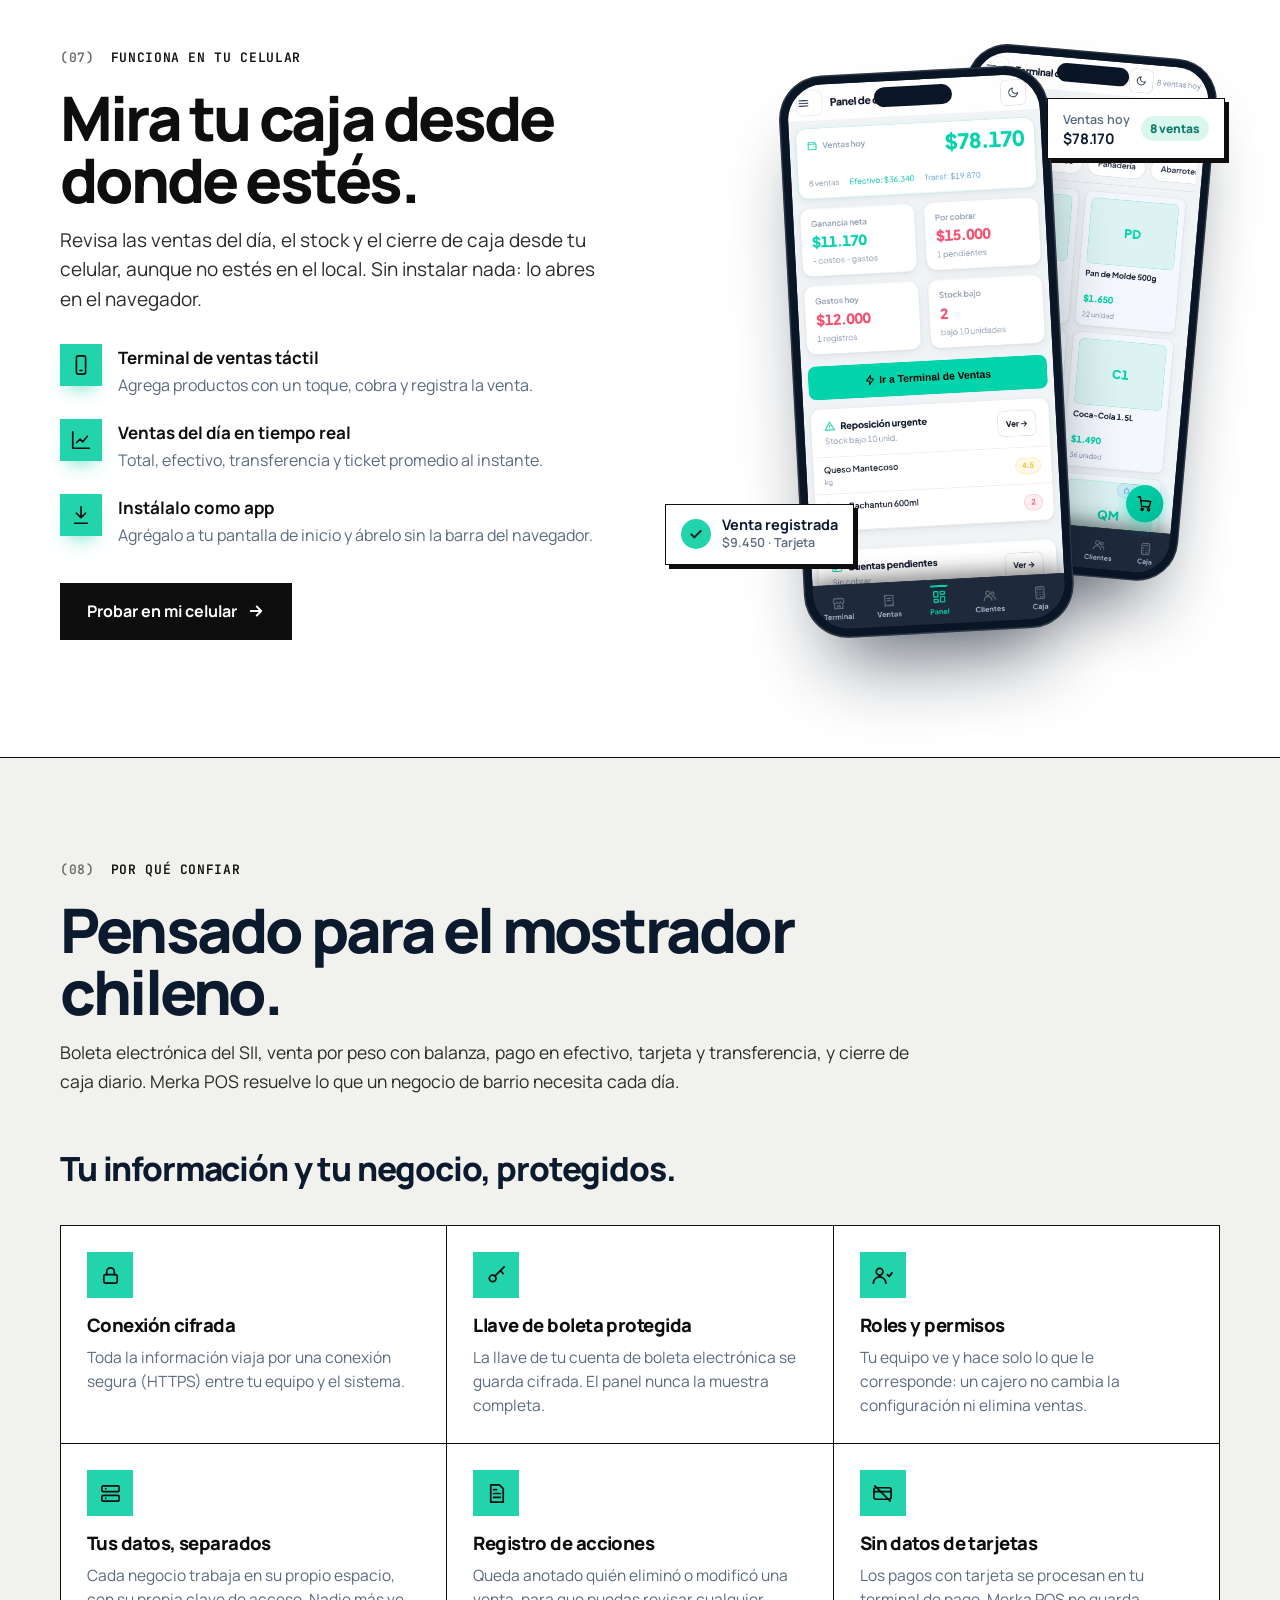
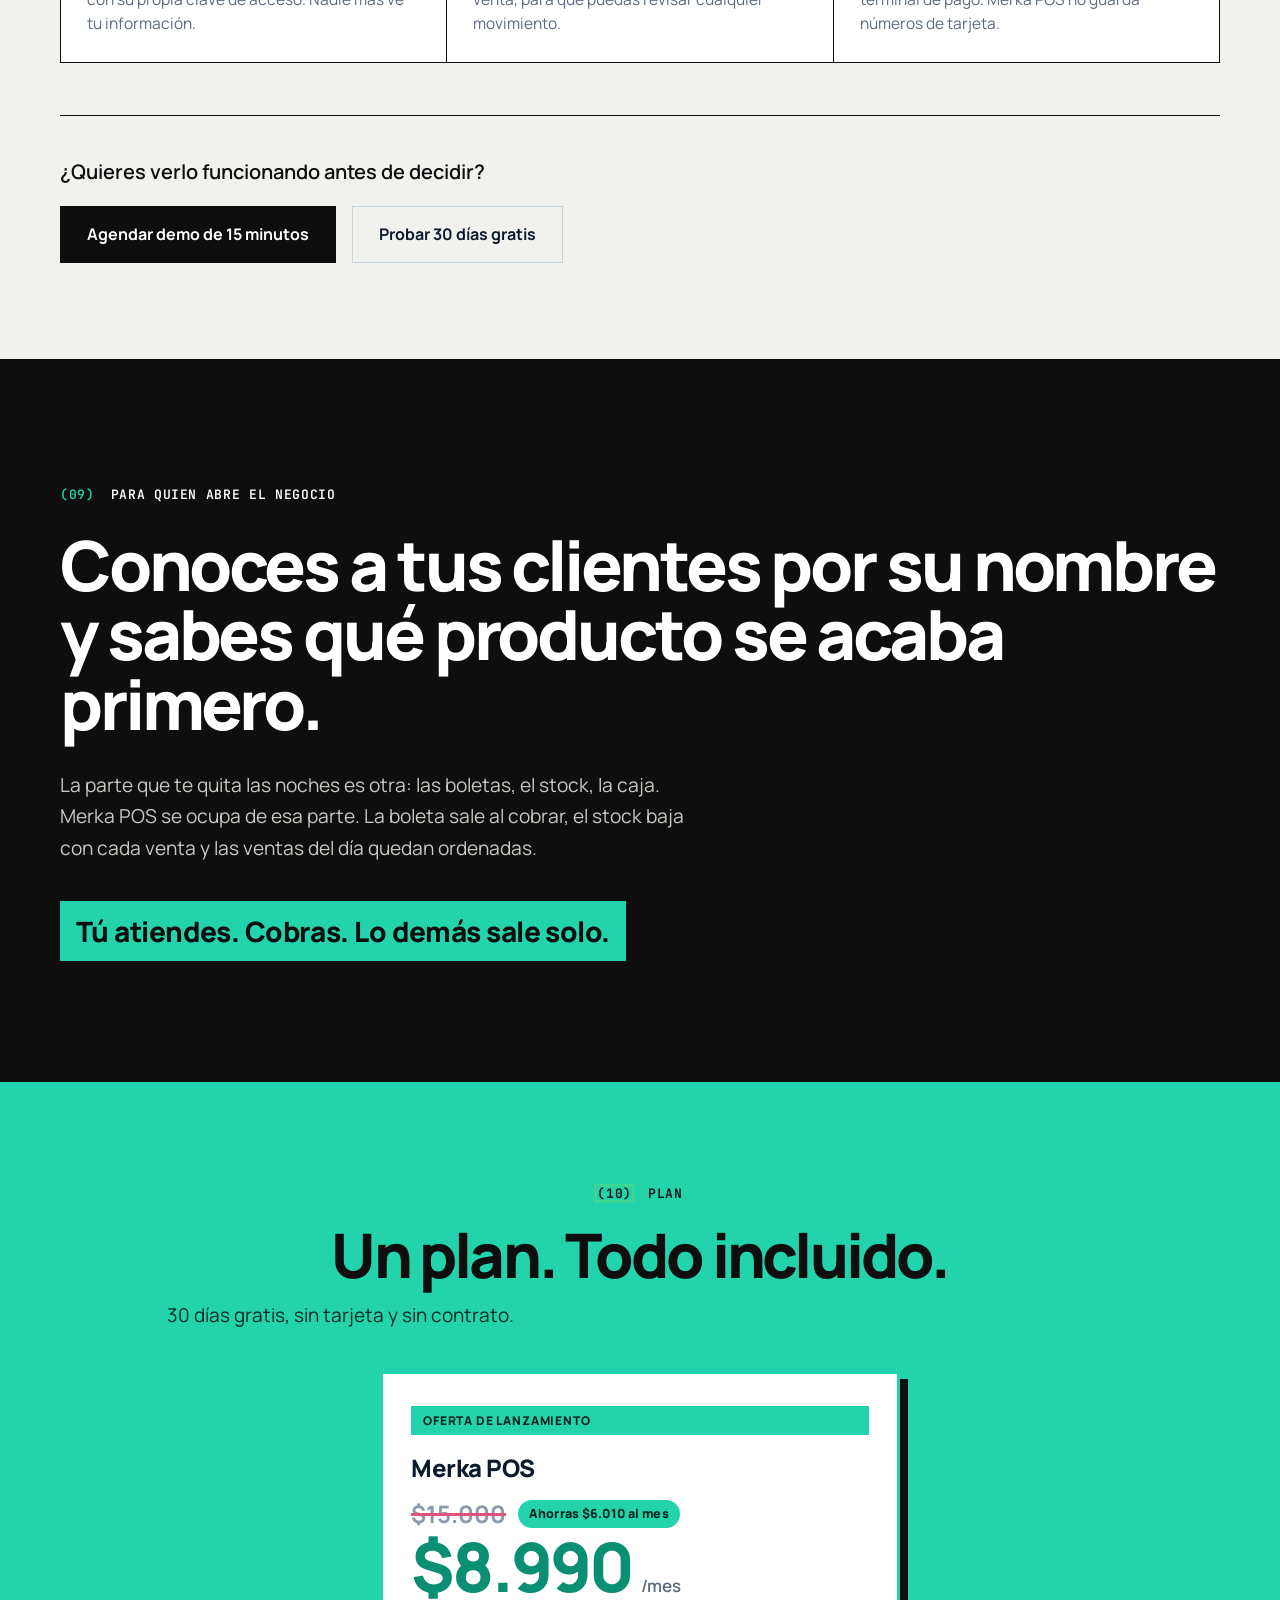
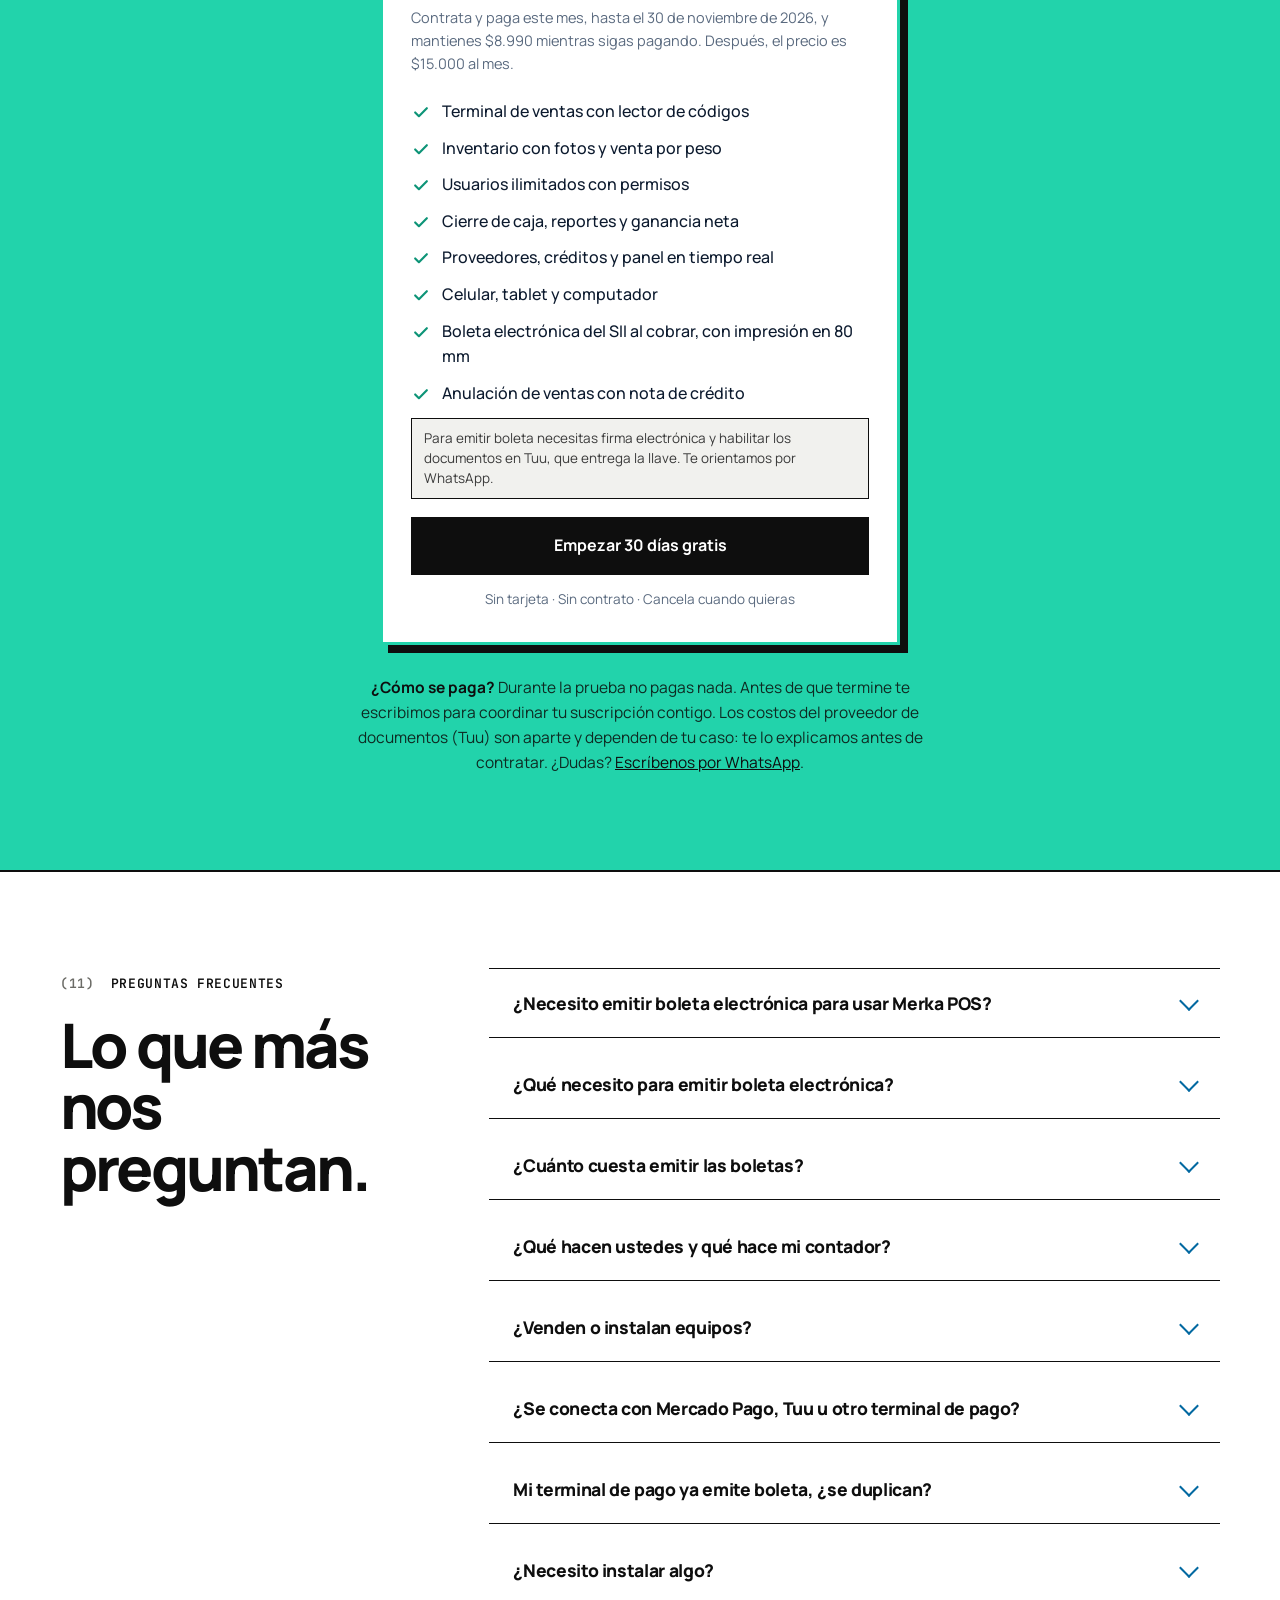
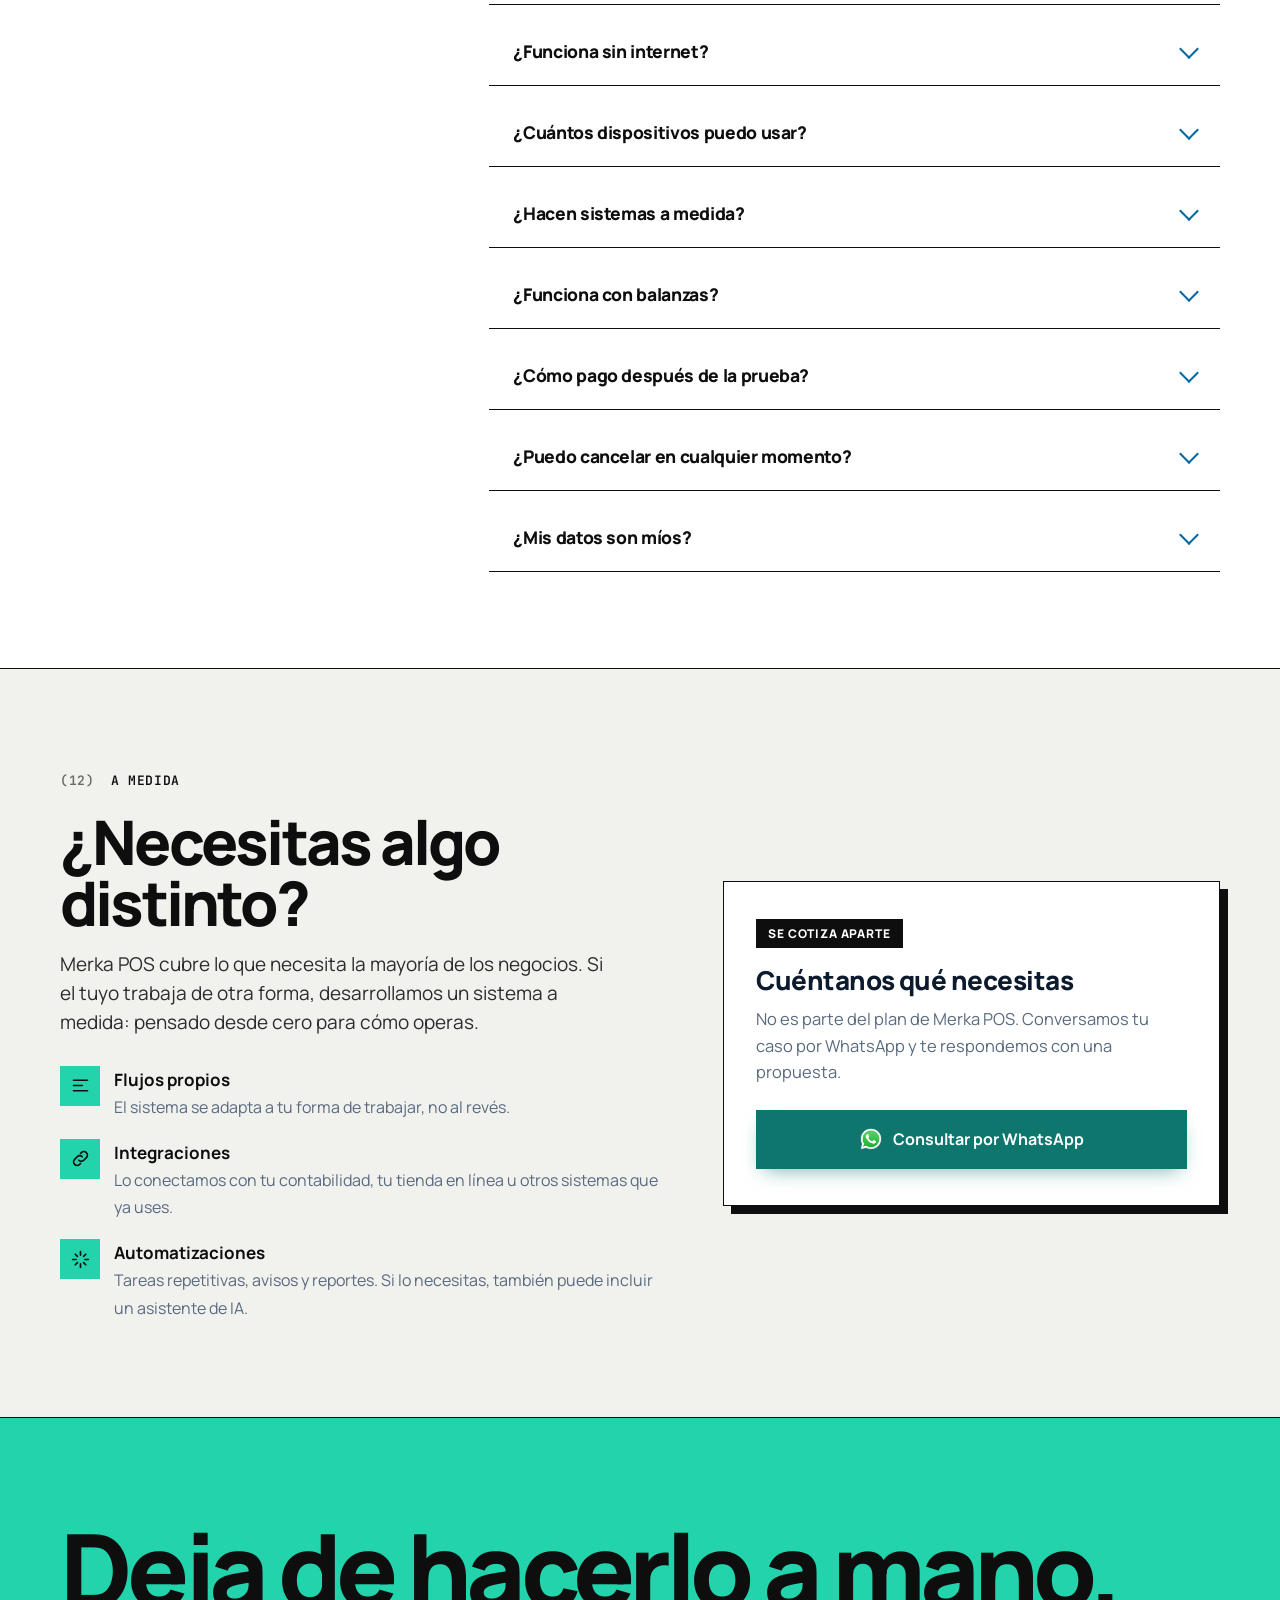
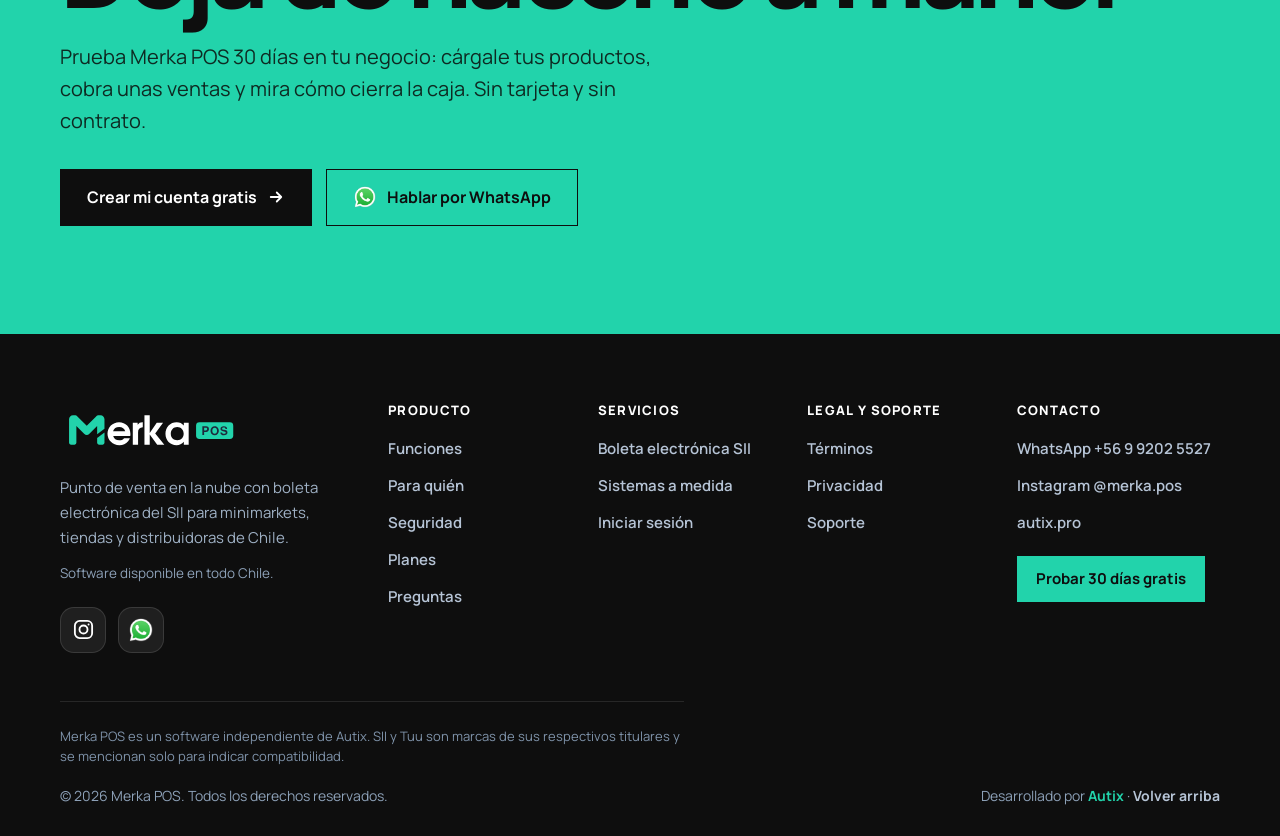
==== commit 277f1f10: "Landing: impresora tambien en movil y sin la nota bajo la cinta Co-Authored-By: Claude Sonnet 5.5 <n" ====
--- a/index.html
+++ b/index.html
@@ -1260,7 +1260,7 @@
 .hc__led{position:absolute;right:16px;bottom:16px;width:8px;height:8px;border-radius:50%;background:#2f2f2f}
 .hc__printer.is-printing .hc__led{background:#22D3AB;box-shadow:0 0 10px #22D3AB}
 .hc__body b{position:absolute;left:16px;bottom:13px;font:700 11px "JetBrains Mono",monospace;letter-spacing:.2em;color:#6b6b66}
-@media(max-width:1000px){.hc__printer{display:none}}
+@media(max-width:1000px){.hc__printer{position:relative;right:auto;bottom:auto;margin:24px 0 0 auto;width:200px}.hc__clip{height:268px}}
 @media(prefers-reduced-motion:reduce){.hc__printer .hc__paper{transform:none}}
 .menu a{white-space:nowrap}
 @media(min-width:1001px) and (max-width:1250px){.hero--img .hero__copy{max-width:420px}.hero--img h1{font-size:44px}.menu{gap:20px}.hero--img .cta-row .btn{padding:14px 20px}}
@@ -1394,7 +1394,6 @@
   <div class="cinta" aria-label="Lo esencial de Merka POS">
     <div class="cinta__track"><div class="cinta__row"><span>30 días gratis, sin tarjeta</span><i aria-hidden="true">&#9679;</i><span>Boleta del SII al cobrar</span><i aria-hidden="true">&#9679;</i><span>Nota de crédito al anular</span><i aria-hidden="true">&#9679;</i><span>Venta por peso con balanza</span><i aria-hidden="true">&#9679;</i><span>Funciona en celular y computador</span><i aria-hidden="true">&#9679;</i><span>Emisión a través de Tuu</span><i aria-hidden="true">&#9679;</i><span>Stock, caja y fiado en un solo lugar</span><i aria-hidden="true">&#9679;</i><span>Soporte por WhatsApp</span><i aria-hidden="true">&#9679;</i></div><div class="cinta__row" aria-hidden="true"><span>30 días gratis, sin tarjeta</span><i aria-hidden="true">&#9679;</i><span>Boleta del SII al cobrar</span><i aria-hidden="true">&#9679;</i><span>Nota de crédito al anular</span><i aria-hidden="true">&#9679;</i><span>Venta por peso con balanza</span><i aria-hidden="true">&#9679;</i><span>Funciona en celular y computador</span><i aria-hidden="true">&#9679;</i><span>Emisión a través de Tuu</span><i aria-hidden="true">&#9679;</i><span>Stock, caja y fiado en un solo lugar</span><i aria-hidden="true">&#9679;</i><span>Soporte por WhatsApp</span><i aria-hidden="true">&#9679;</i></div></div>
   </div>
-  <p class="cinta__note wrap">Boleta electrónica emitida a través de Tuu. SII y Tuu son marcas de sus titulares; Merka POS es un software independiente de Autix.</p>
 
   <section class="ant" id="servicios">
     <div class="wrap">
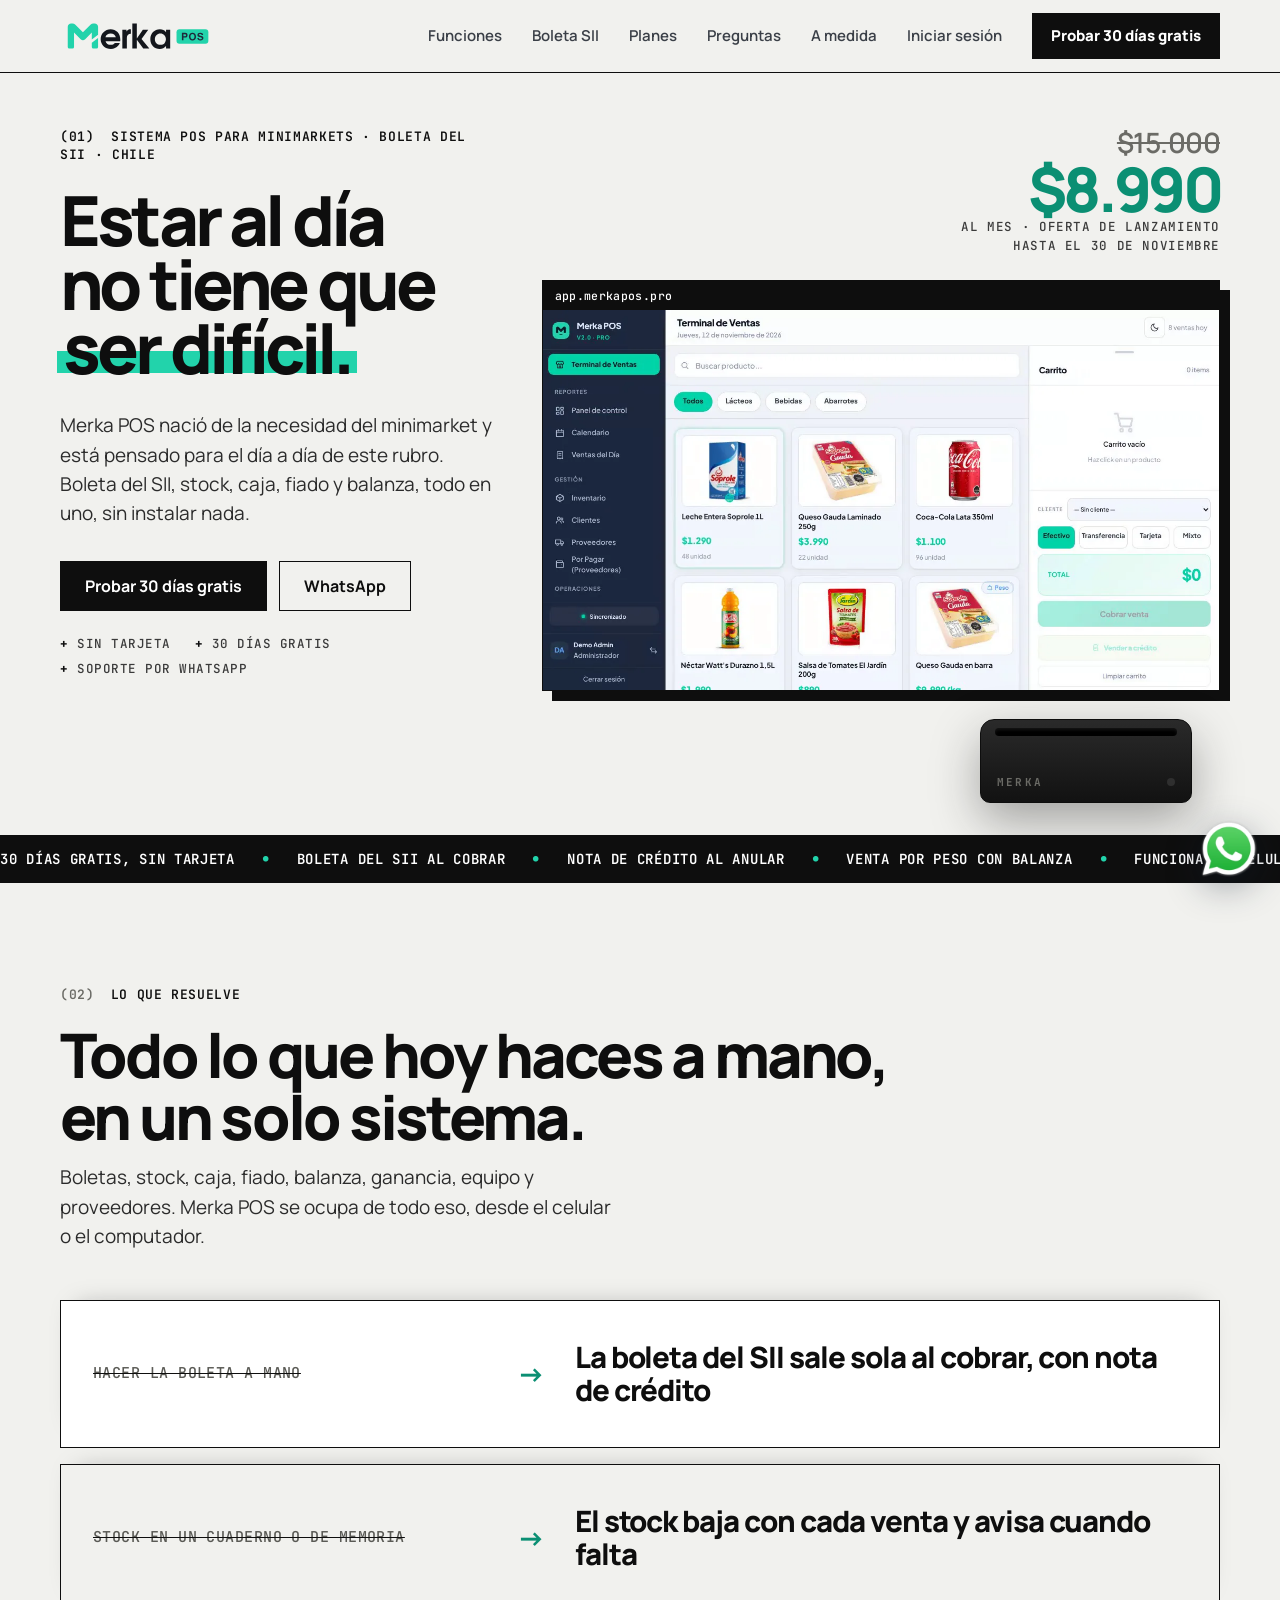
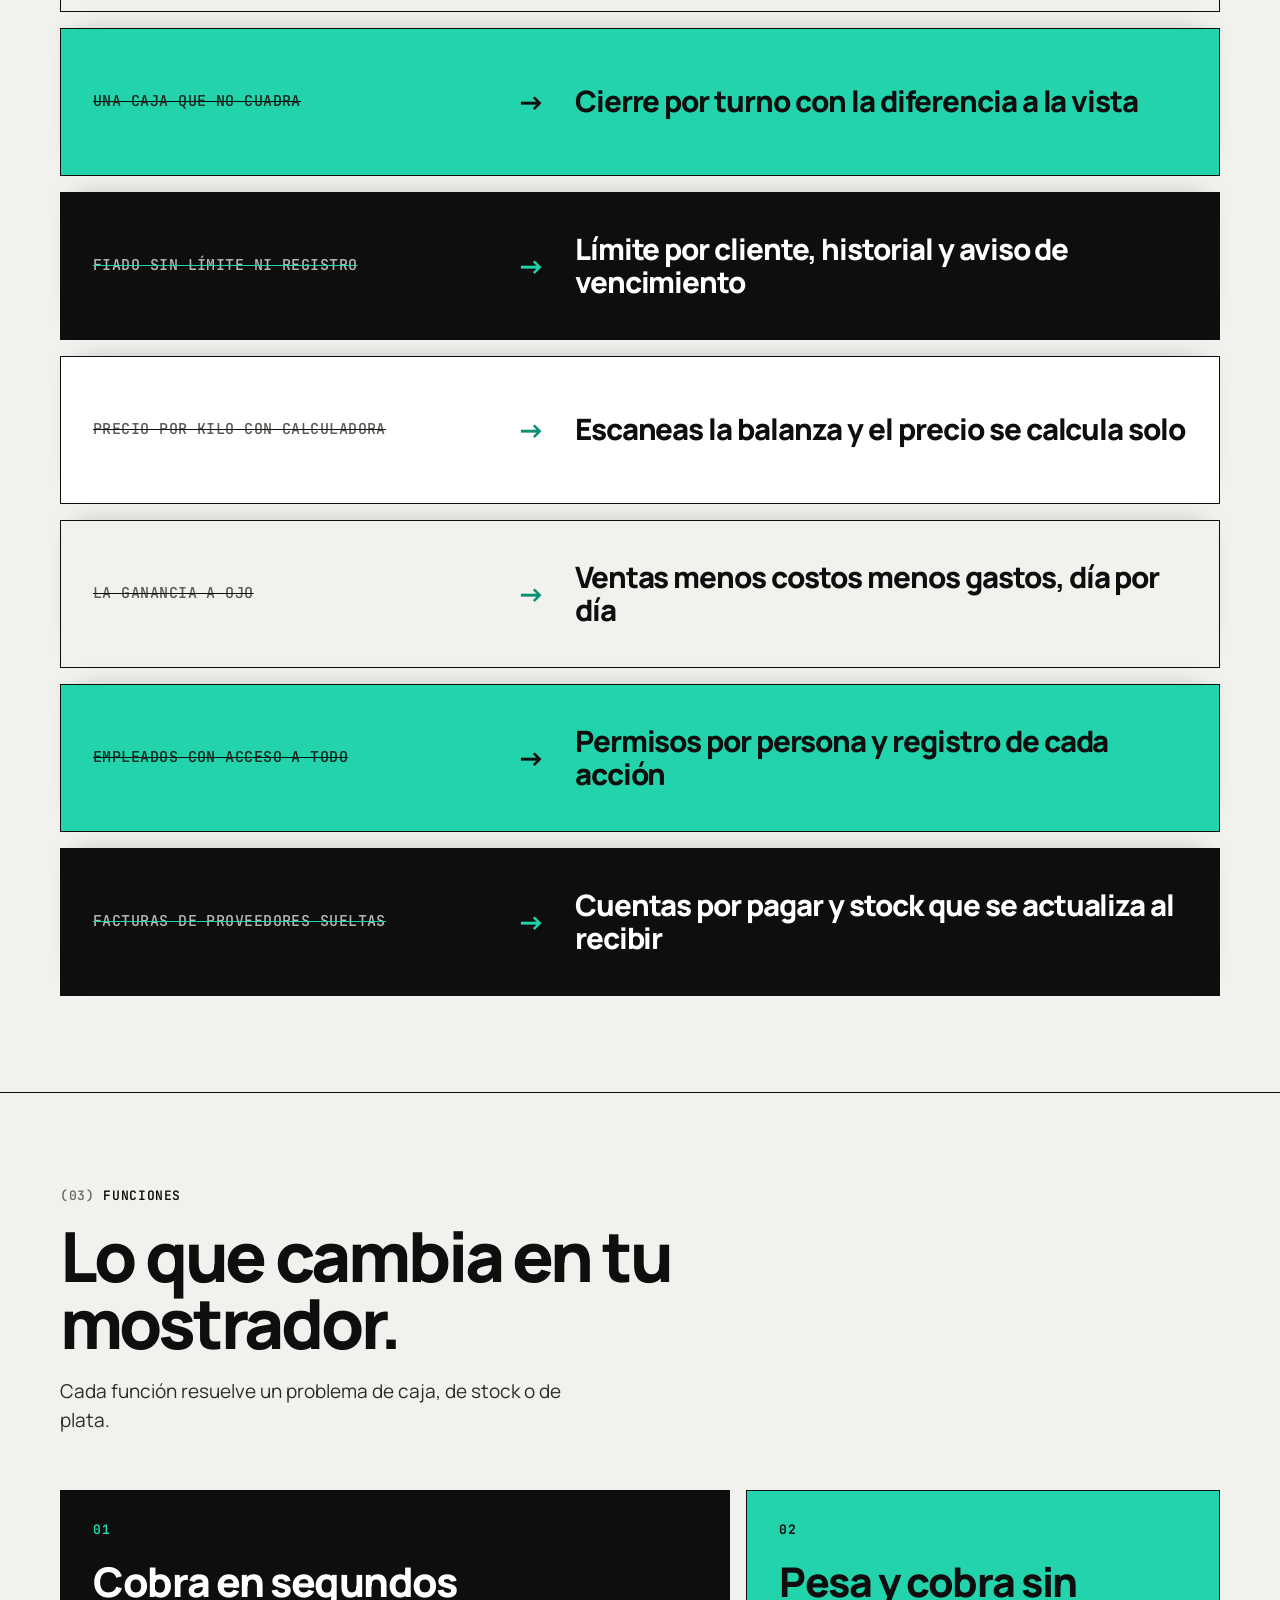
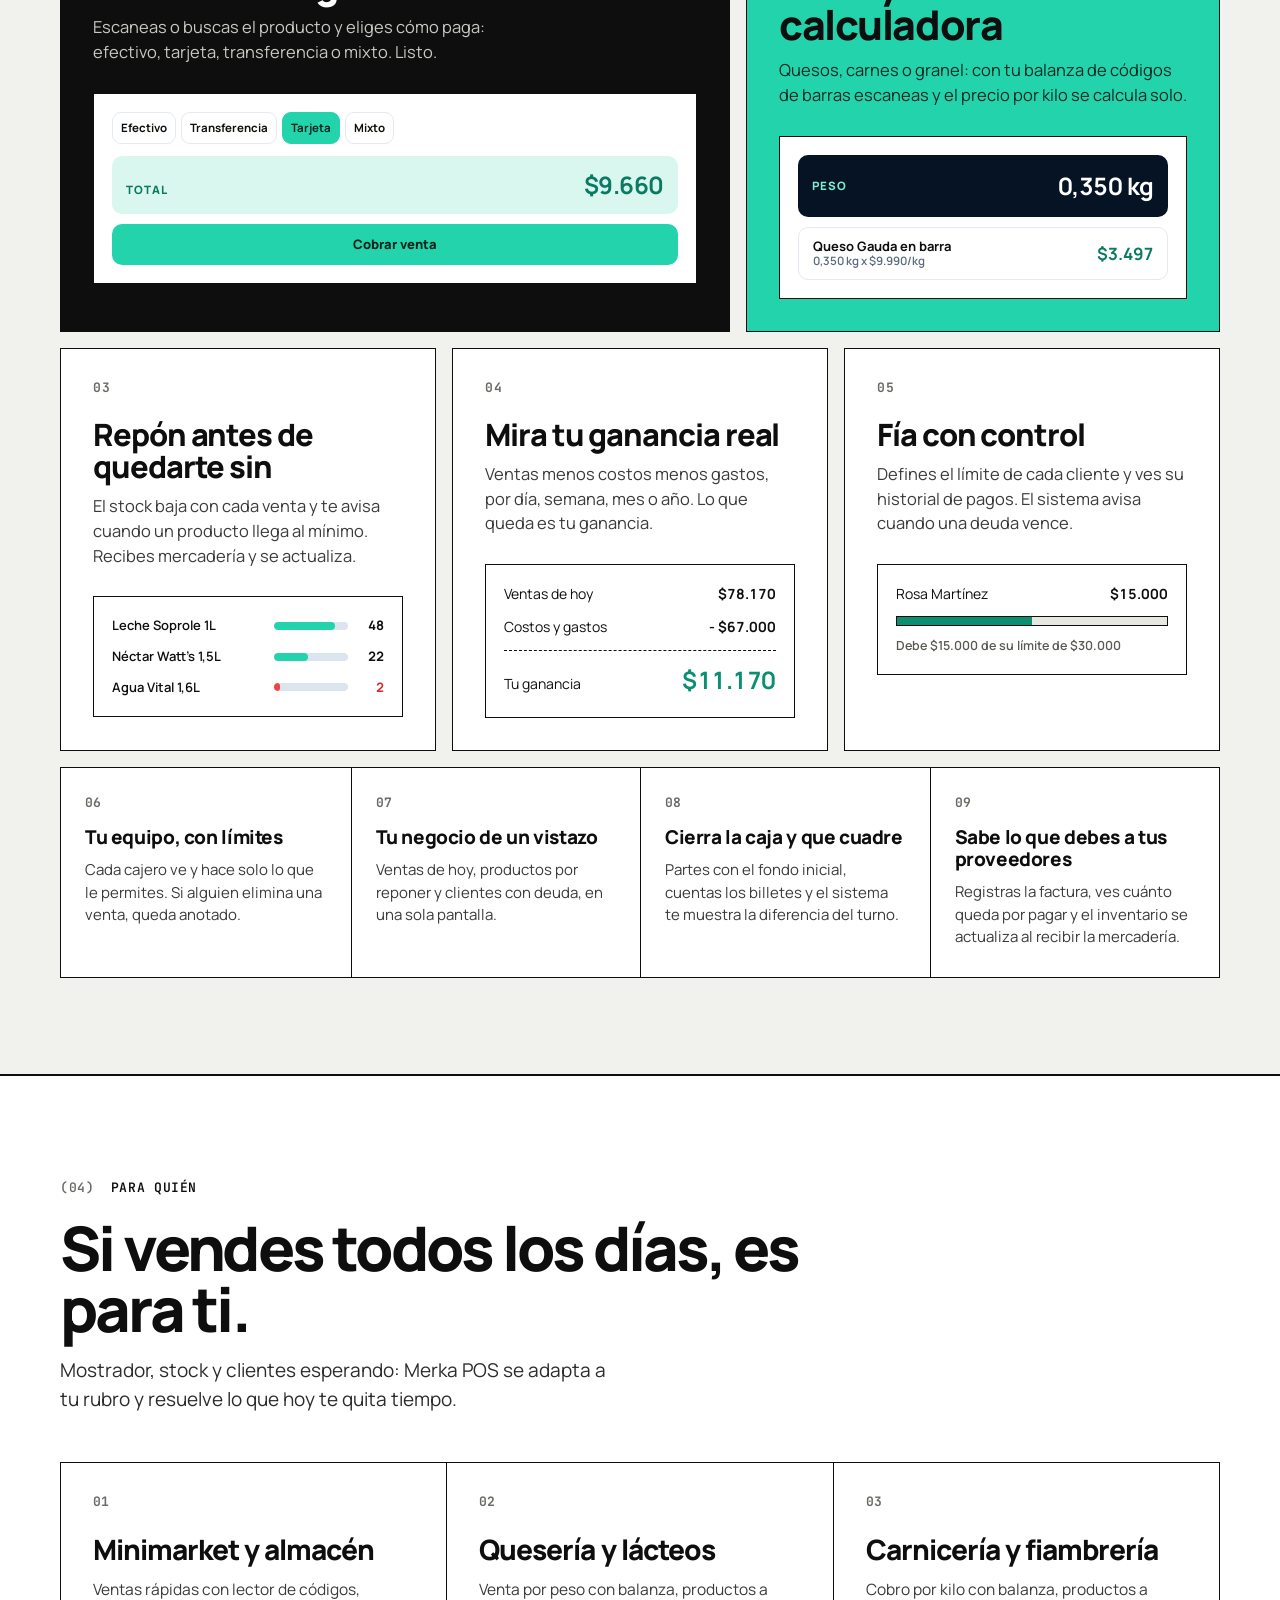
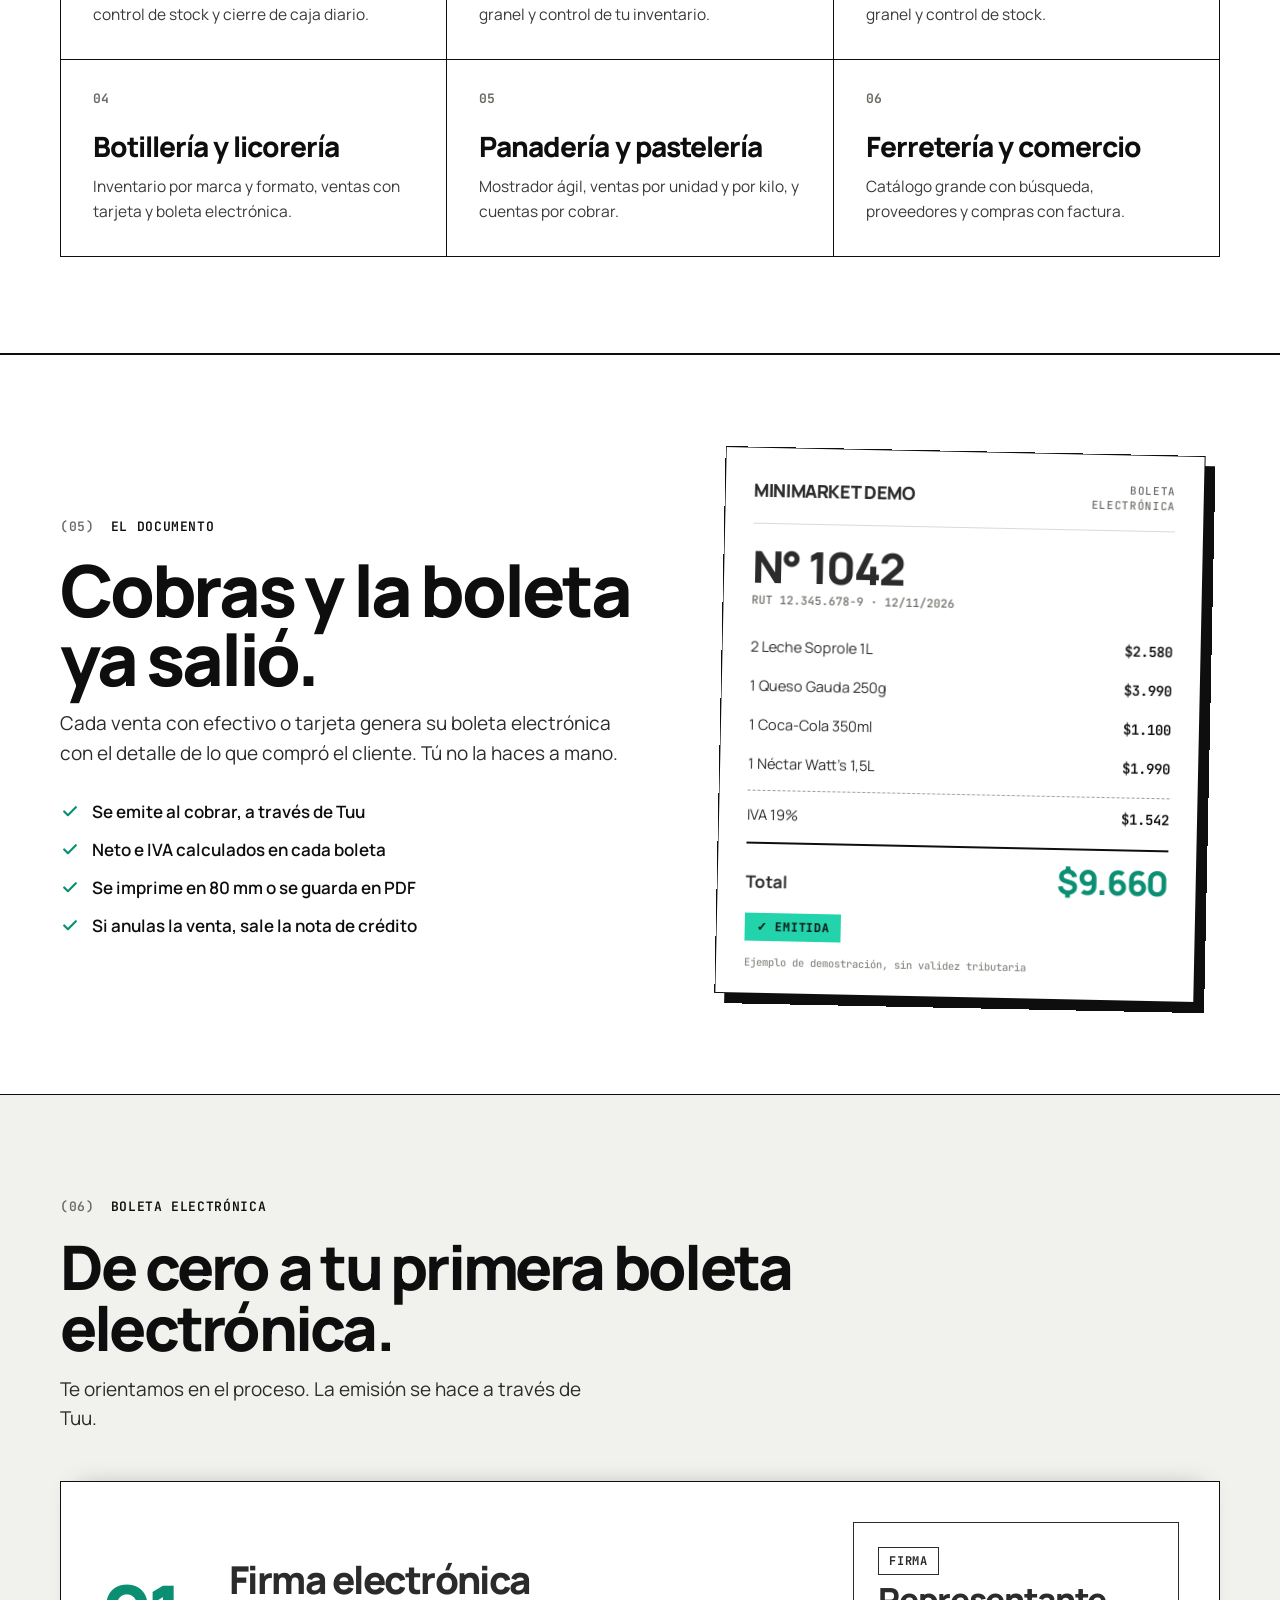
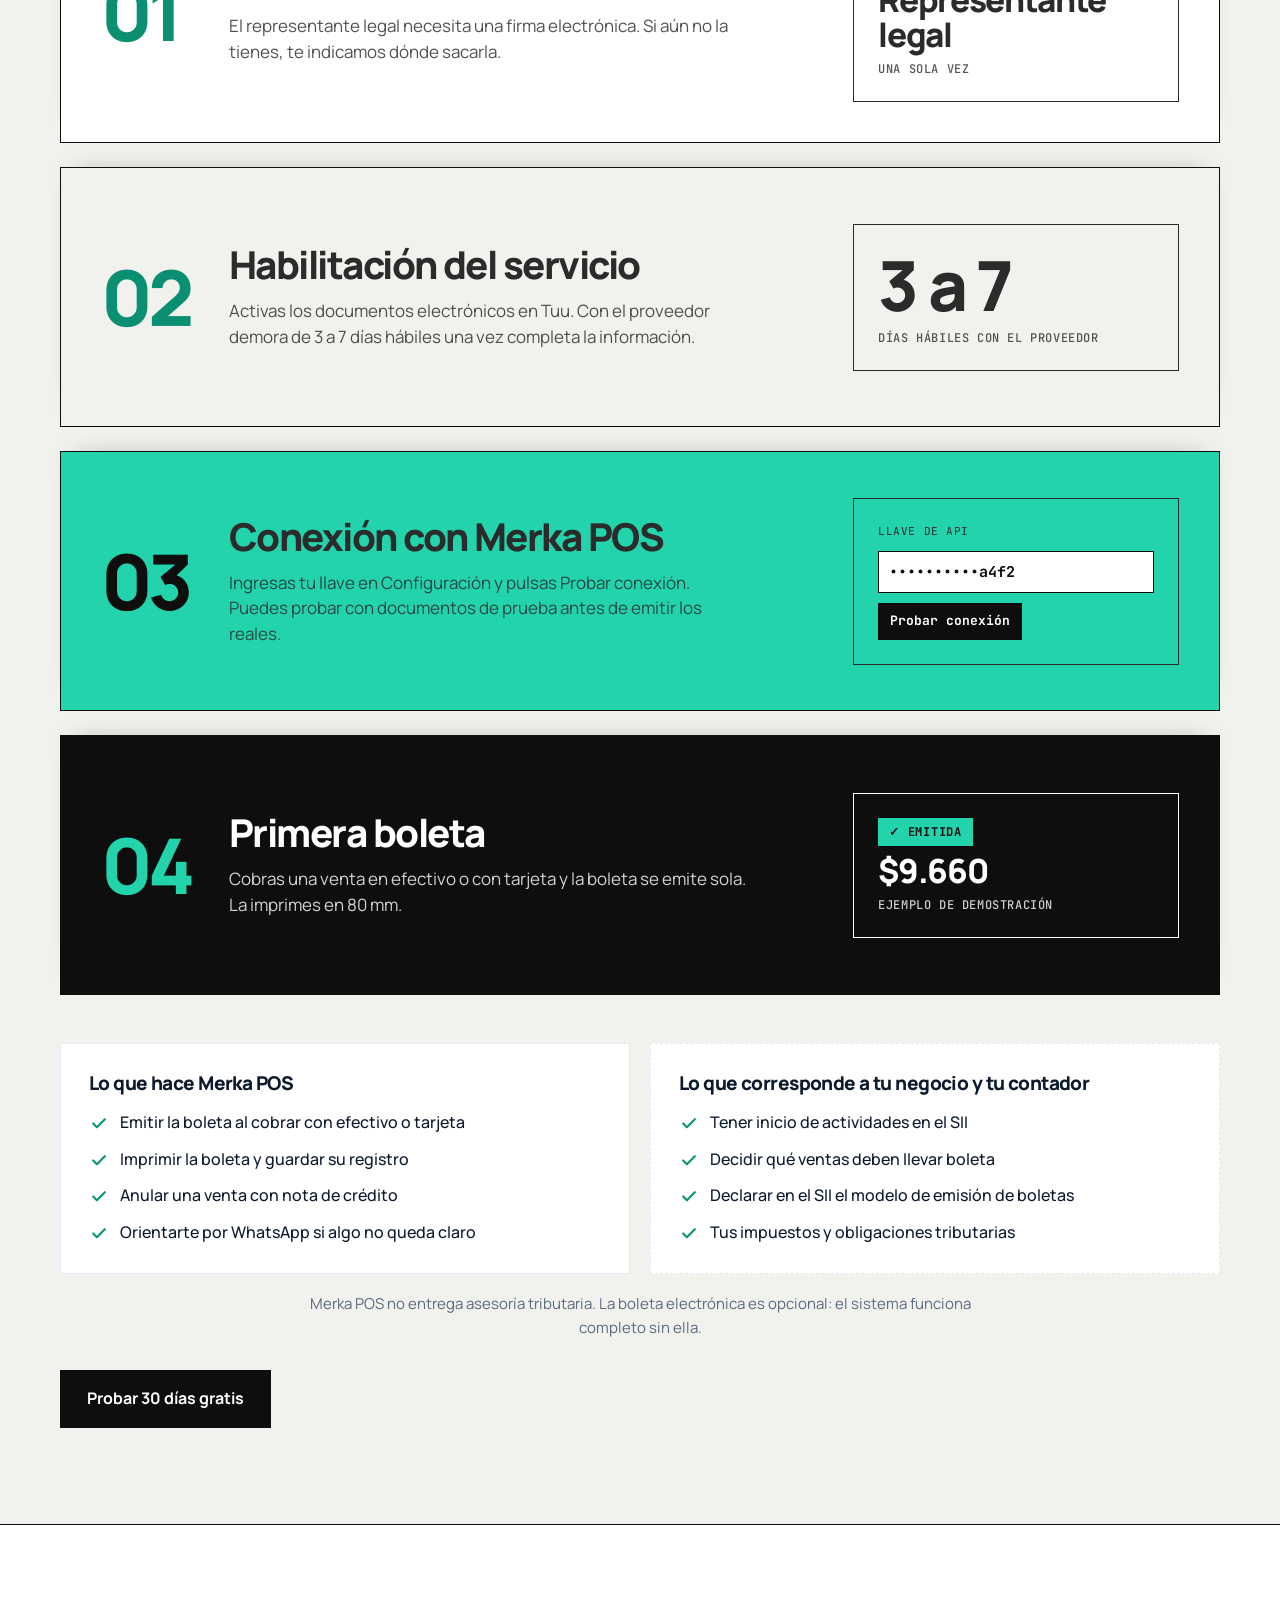
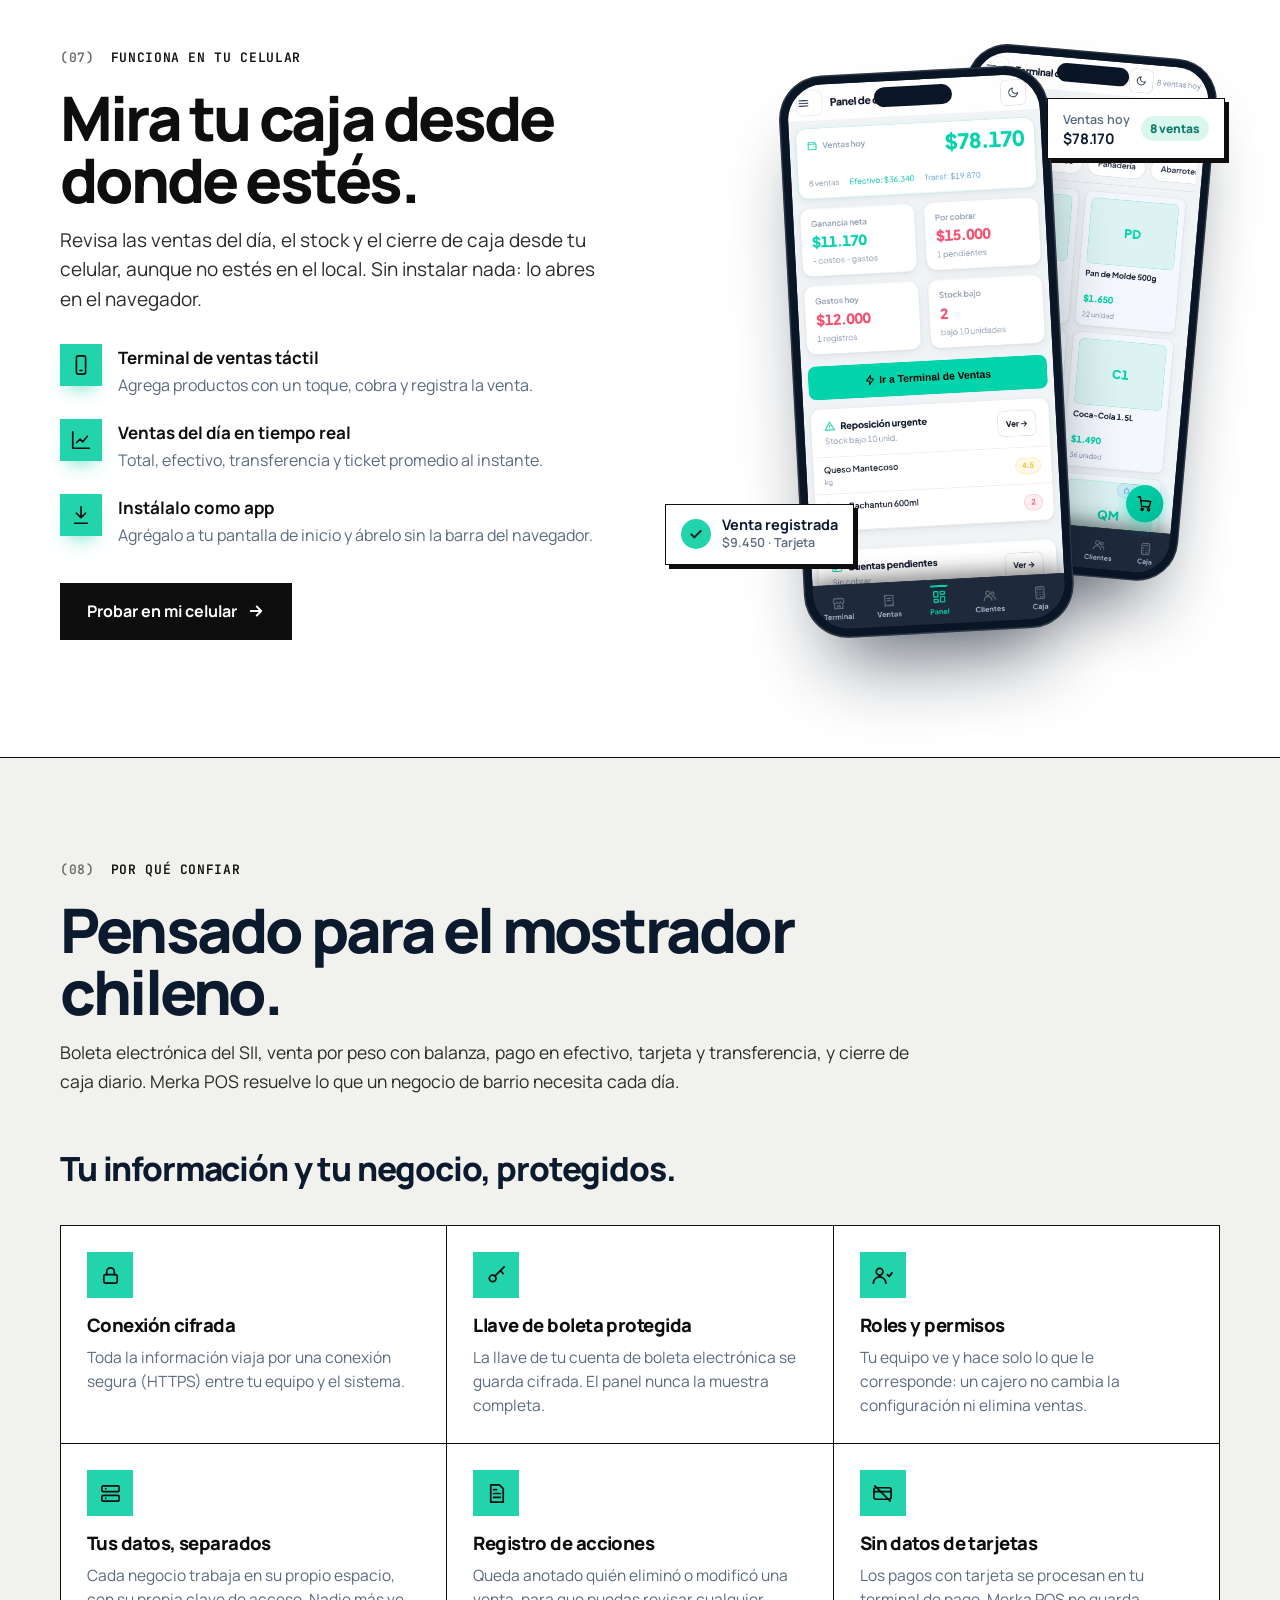
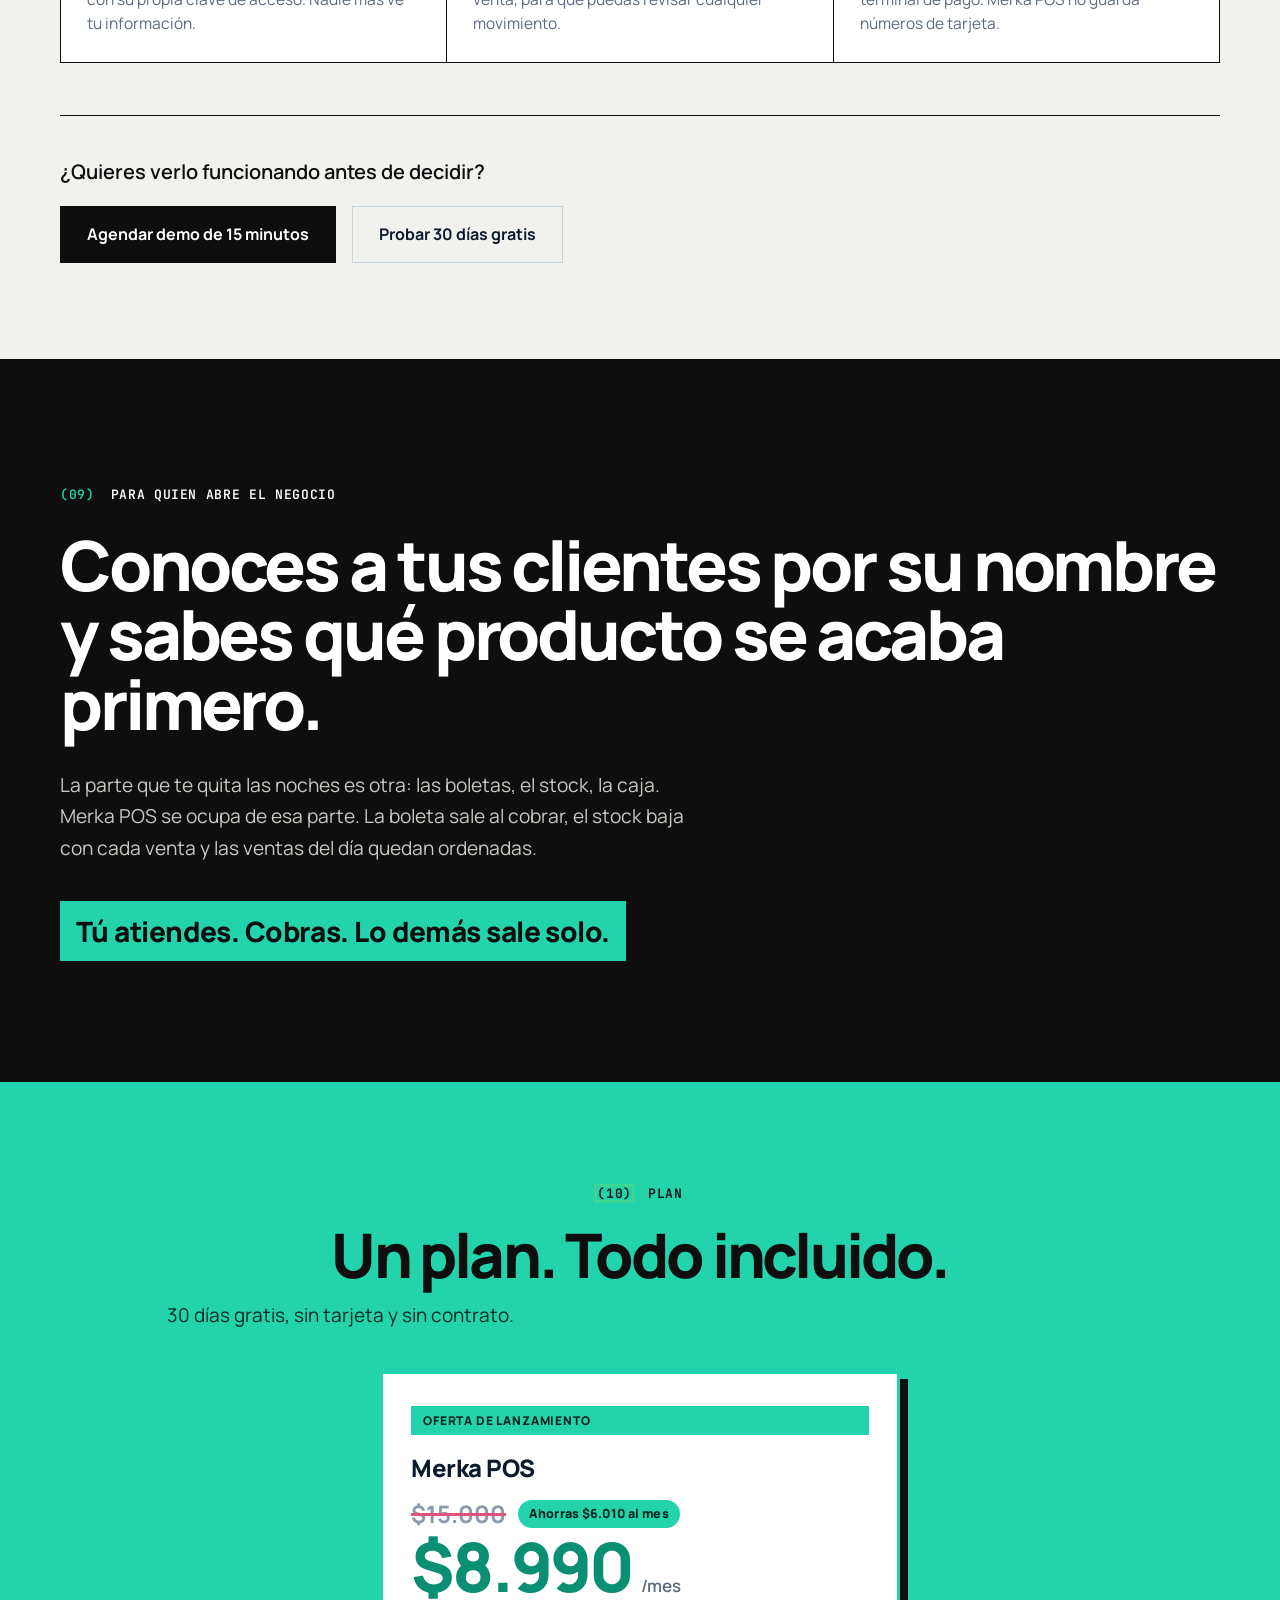
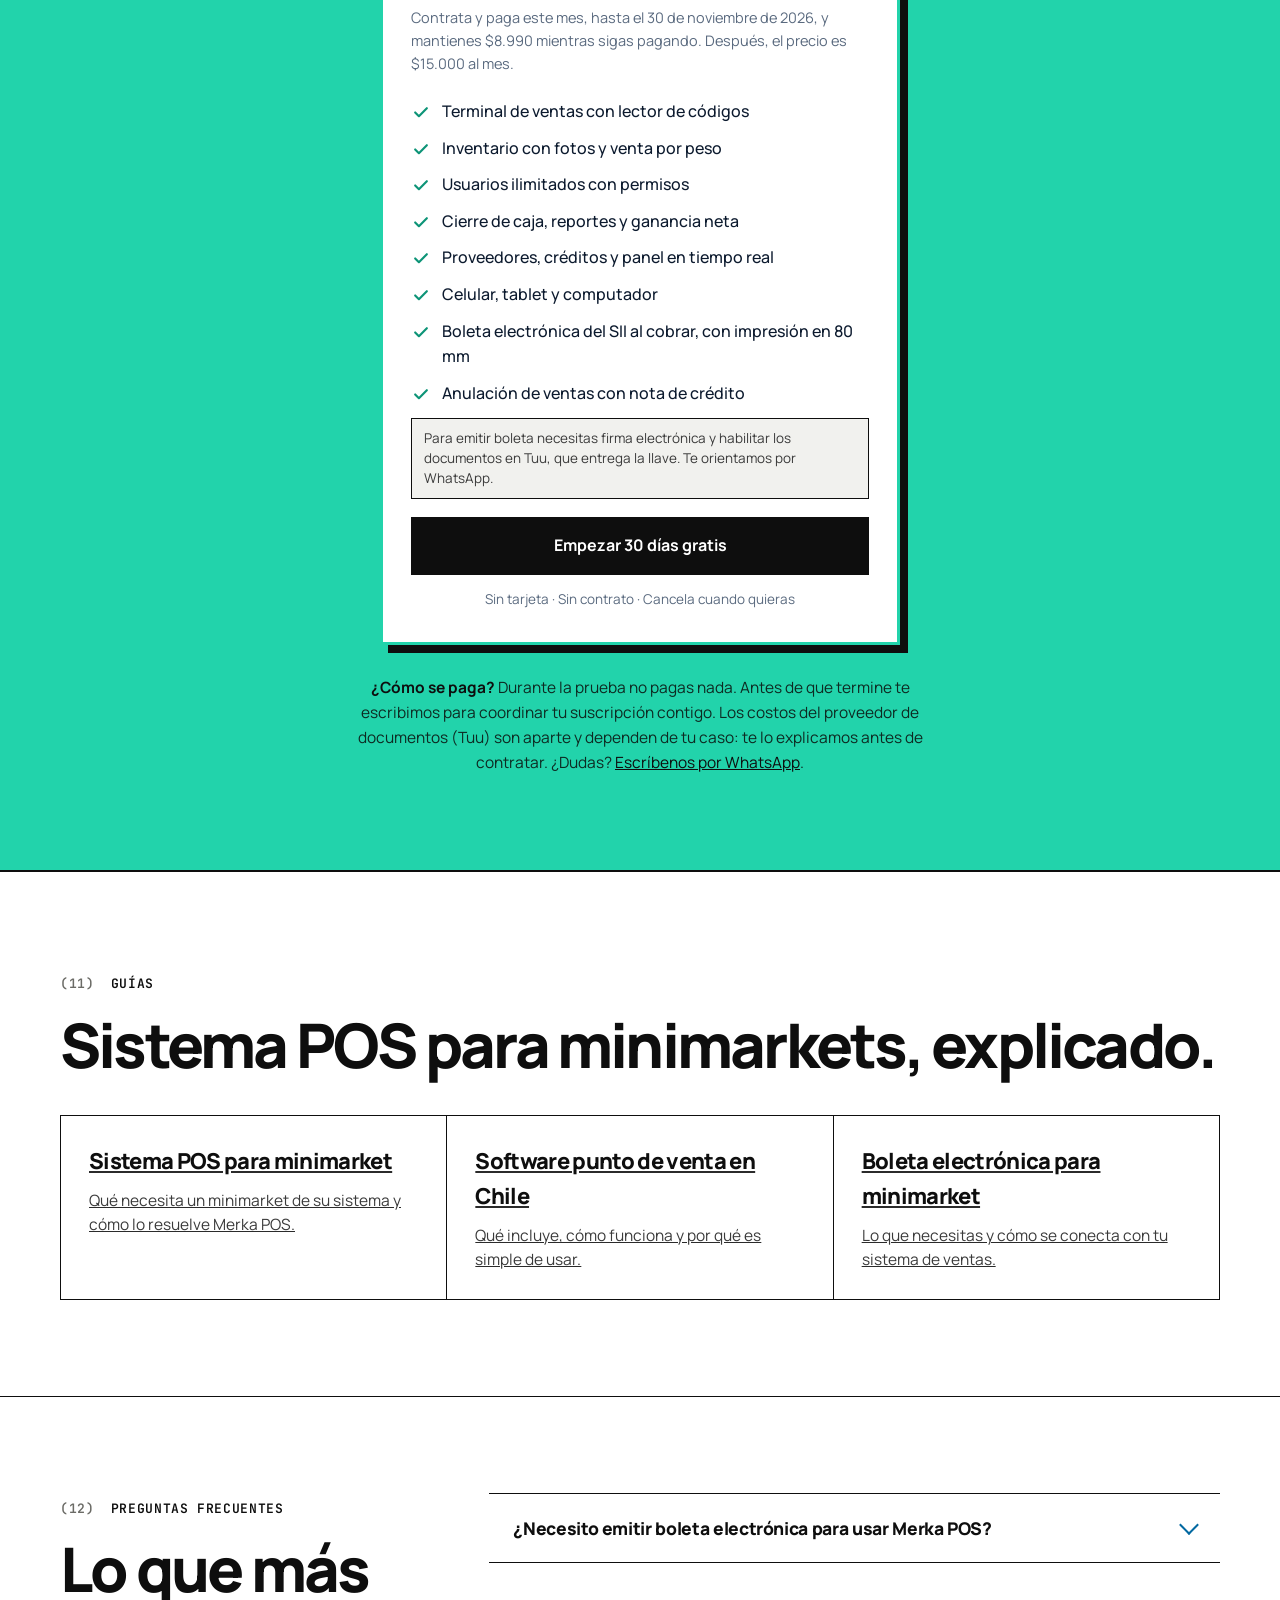
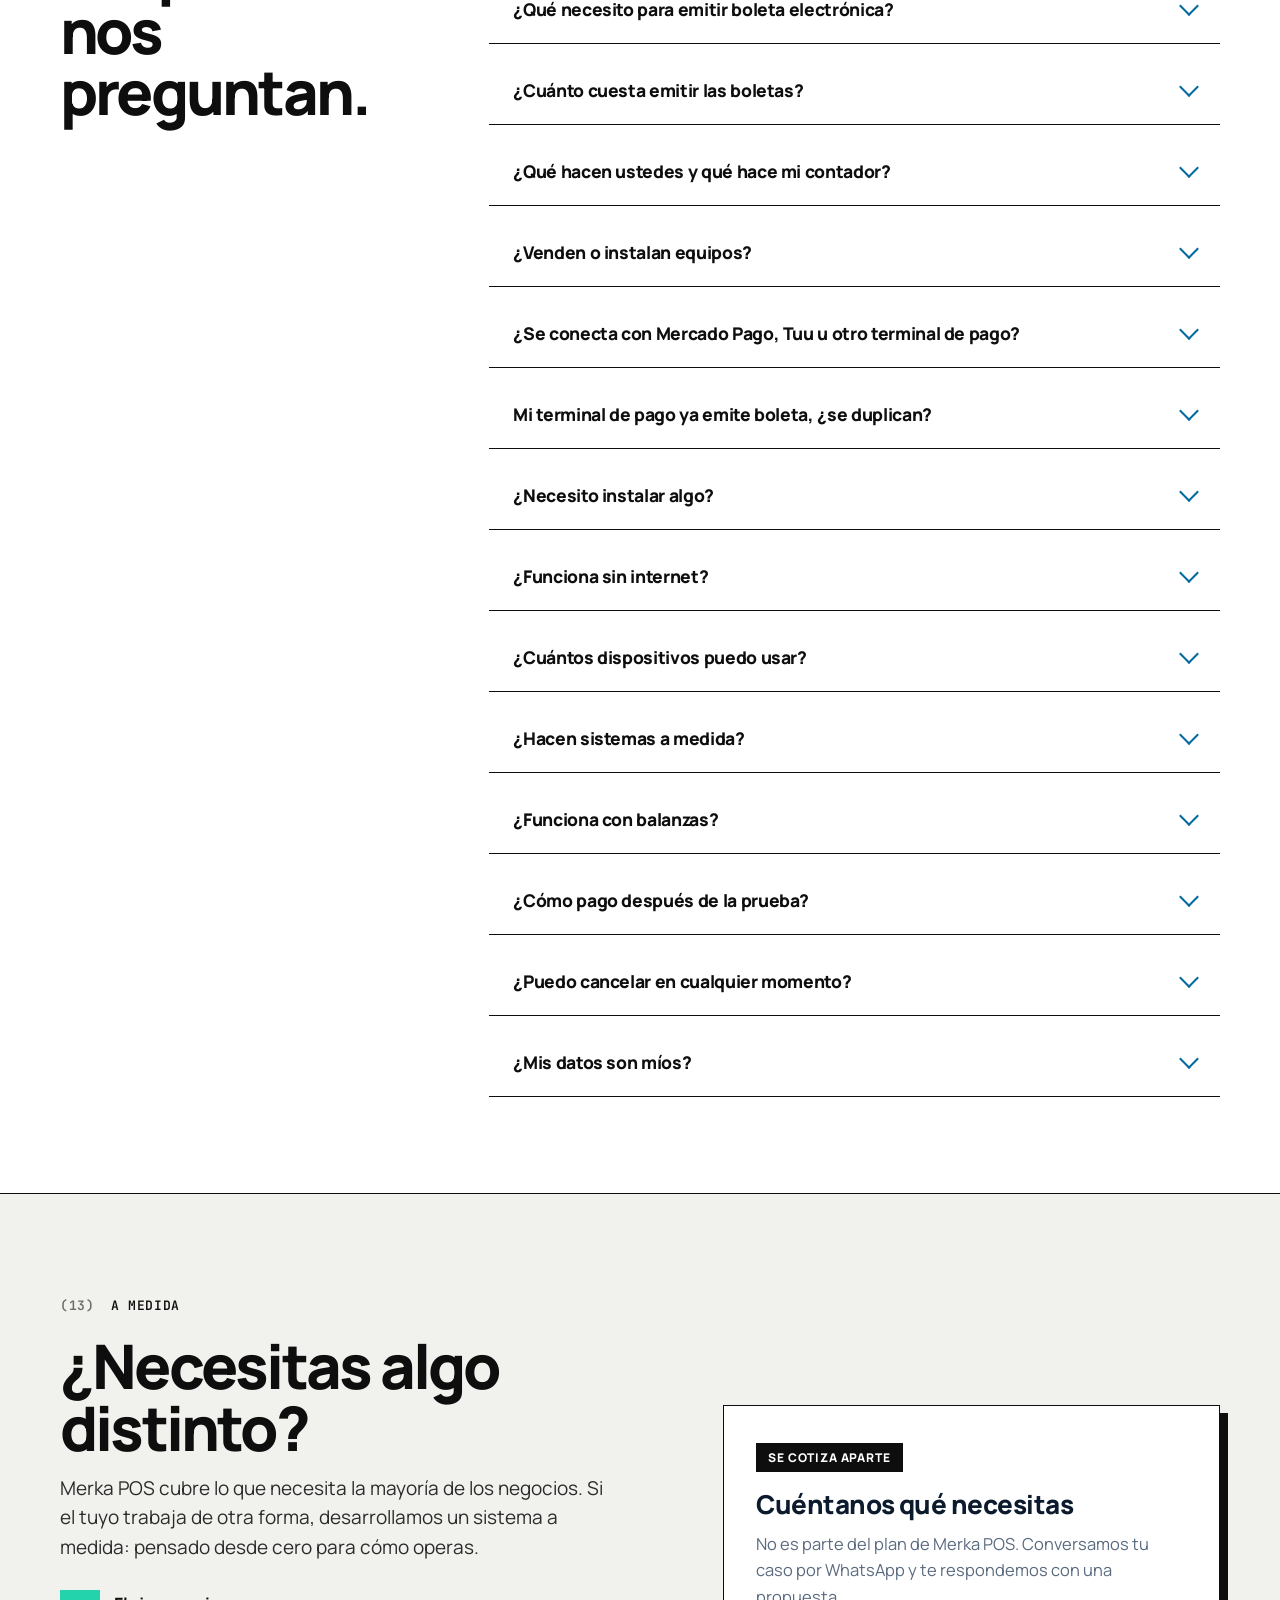
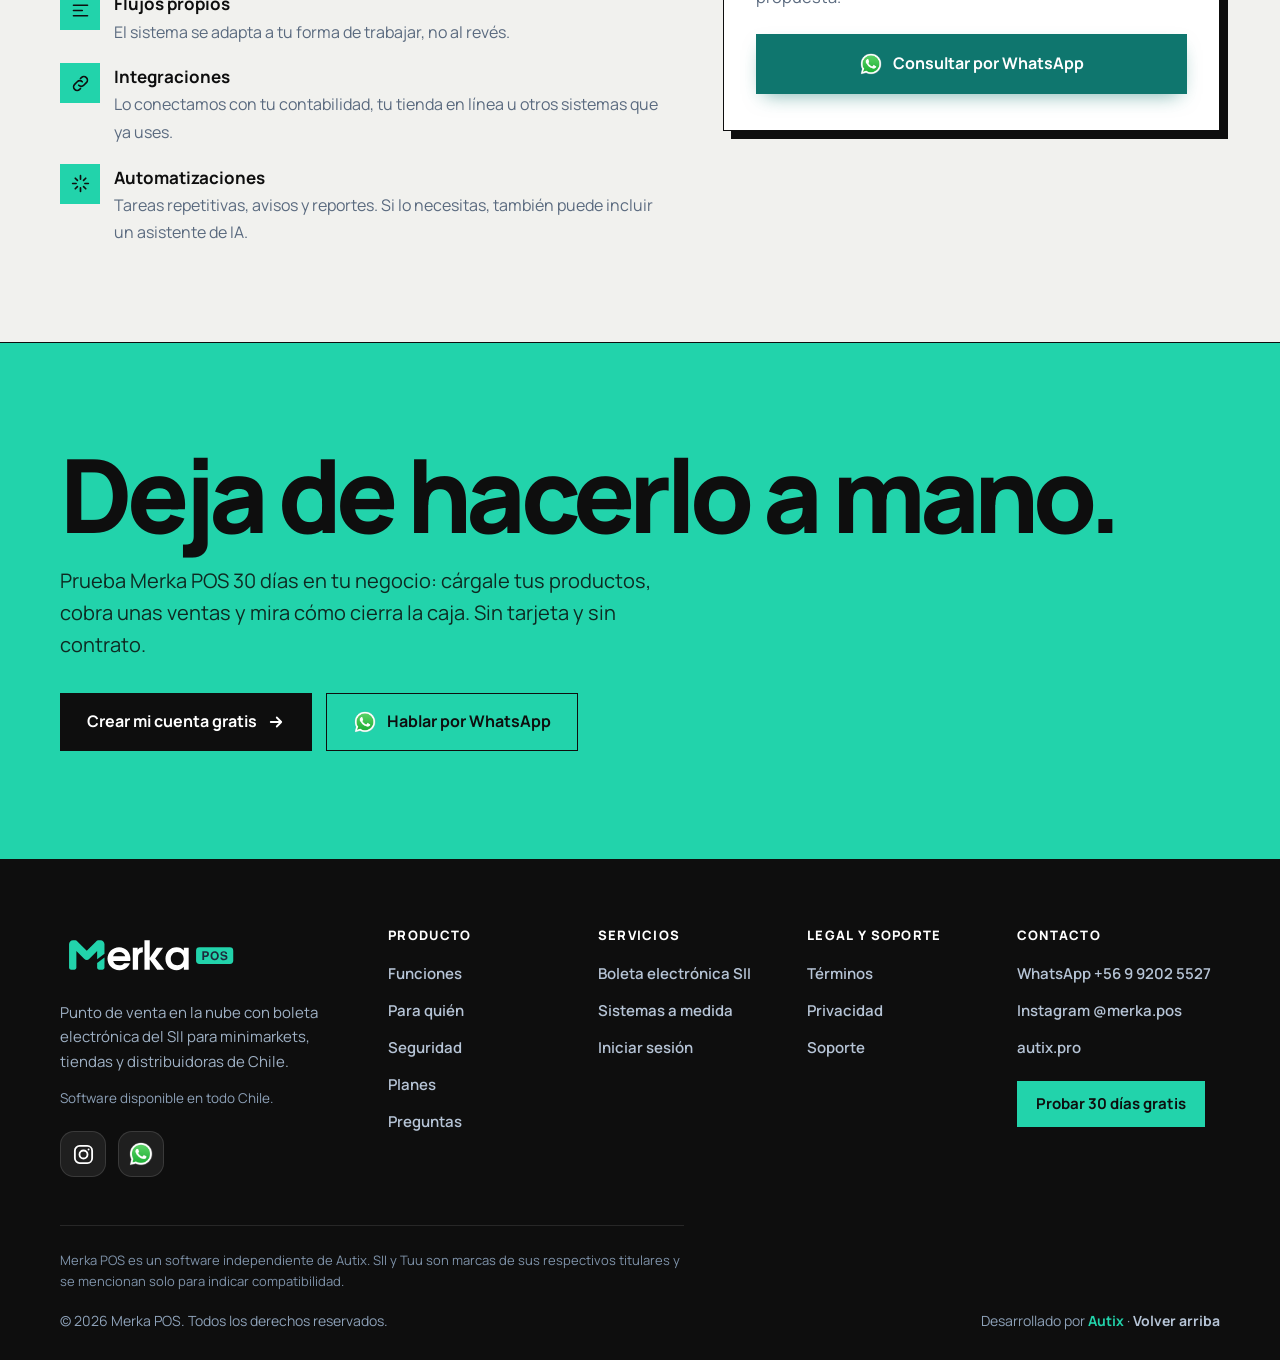
==== commit bd7af343: "SEO: titulo y descripcion con palabras clave, H1 con sistema POS para minimarkets, JSON-LD (Organiza" ====
--- a/index.html
+++ b/index.html
@@ -4,10 +4,14 @@
 <meta charset="utf-8">
 <script>document.documentElement.classList.add("js")</script>
 <meta name="viewport" content="width=device-width, initial-scale=1">
-<title>Merka POS | Punto de venta con boleta electrónica SII</title>
-<meta name="description" content="Cuadra la caja, controla el stock y emite boleta electrónica del SII desde el navegador. Para minimarkets, queserías y botillerías de Chile. 30 días gratis.">
+<title>Sistema POS para minimarkets en Chile | Merka POS</title>
+<meta name="description" content="Software punto de venta para minimarkets y almacenes de Chile con boleta electrónica del SII, stock, caja y venta por peso. 30 días gratis, sin tarjeta.">
+<meta name="robots" content="index,follow,max-snippet:-1,max-image-preview:large,max-video-preview:-1">
+<meta name="keywords" content="sistema pos minimarket, software punto de venta chile, programa para minimarket, boleta electrónica sii, sistema de ventas almacén">
+<link rel="alternate" hreflang="es-CL" href="https://merkapos.pro/">
+<link rel="alternate" hreflang="x-default" href="https://merkapos.pro/">
 <link rel="canonical" href="https://merkapos.pro/">
-<meta name="theme-color" content="#0c1a2e">
+<meta name="theme-color" content="#F1F1EE">
 <link rel="icon" type="image/svg+xml" href="/favicon.svg">
 <link rel="icon" type="image/png" sizes="32x32" href="/favicon-32.png">
 <link rel="icon" href="/favicon.ico" sizes="any">
@@ -15,1314 +19,201 @@
 <meta property="og:type" content="website">
 <meta property="og:locale" content="es_CL">
 <meta property="og:site_name" content="Merka POS">
-<meta property="og:title" content="Merka POS | Estar al día no tiene que ser difícil. Desde $8.990 al mes">
-<meta property="og:description" content="Cobra en segundos, descuenta el stock solo y emite la boleta del SII al cobrar. Oferta de lanzamiento: $8.990 al mes (normal $15.000). 30 días gratis, sin tarjeta.">
+<meta property="og:title" content="Sistema POS para minimarkets en Chile | Merka POS">
+<meta property="og:description" content="Punto de venta con boleta electrónica del SII, stock, caja y venta por peso. Oferta de lanzamiento $8.990 al mes. 30 días gratis, sin tarjeta.">
 <meta property="og:url" content="https://merkapos.pro/">
 <meta property="og:image" content="https://merkapos.pro/og-image.png?v=20261112">
 <meta property="og:image:width" content="1200">
 <meta property="og:image:height" content="630">
 <meta name="twitter:card" content="summary_large_image">
+<meta name="twitter:title" content="Sistema POS para minimarkets en Chile | Merka POS">
+<meta name="twitter:description" content="Punto de venta con boleta electrónica del SII, stock, caja y venta por peso. 30 días gratis.">
+<meta name="twitter:image" content="https://merkapos.pro/og-image.png?v=20261112">
+<link rel="preload" as="image" href="/media/venta-poster.webp?v=20261112">
 <link rel="preconnect" href="https://fonts.googleapis.com">
 <link rel="preconnect" href="https://fonts.gstatic.com" crossorigin>
 <link href="https://fonts.googleapis.com/css2?family=Manrope:wght@400;500;600;700;800&family=JetBrains+Mono:wght@500;700&display=swap" rel="stylesheet">
 <script type="application/ld+json">
 {
-  "@context": "https://schema.org",
-  "@type": "SoftwareApplication",
-  "name": "Merka POS",
-  "applicationCategory": "BusinessApplication",
-  "operatingSystem": "Web, Android, iOS",
-  "description": "Punto de venta en la nube con boleta electrónica del SII para minimarkets, almacenes y tiendas en Chile.",
-  "areaServed": { "@type": "Country", "name": "Chile" },
-  "url": "https://merkapos.pro/",
-  "offers": { "@type": "Offer", "price": "8990", "priceCurrency": "CLP", "priceValidUntil": "2026-11-30", "description": "Oferta de lanzamiento por mes (precio normal $15.000). 30 días de prueba gratis." },
-  "publisher": { "@type": "Organization", "name": "Autix", "url": "https://autix.pro", "telephone": "+56992025527" }
+ "@context": "https://schema.org",
+ "@graph": [
+  {
+   "@type": "Organization",
+   "@id": "https://merkapos.pro/#org",
+   "name": "Autix",
+   "url": "https://autix.pro",
+   "telephone": "+56992025527",
+   "areaServed": {
+    "@type": "Country",
+    "name": "Chile"
+   }
+  },
+  {
+   "@type": "WebSite",
+   "@id": "https://merkapos.pro/#site",
+   "url": "https://merkapos.pro/",
+   "name": "Merka POS",
+   "inLanguage": "es-CL",
+   "publisher": {
+    "@id": "https://merkapos.pro/#org"
+   }
+  },
+  {
+   "@type": "SoftwareApplication",
+   "@id": "https://merkapos.pro/#app",
+   "name": "Merka POS",
+   "applicationCategory": "BusinessApplication",
+   "operatingSystem": "Web, Android, iOS",
+   "description": "Sistema POS en la nube para minimarkets, almacenes y tiendas de Chile, con boleta electrónica del SII, inventario, caja y venta por peso.",
+   "url": "https://merkapos.pro/",
+   "inLanguage": "es-CL",
+   "areaServed": {
+    "@type": "Country",
+    "name": "Chile"
+   },
+   "offers": {
+    "@type": "Offer",
+    "price": "8990",
+    "priceCurrency": "CLP",
+    "priceValidUntil": "2026-11-30",
+    "availability": "https://schema.org/InStock",
+    "description": "Oferta de lanzamiento por mes (precio normal $15.000). 30 días de prueba gratis."
+   },
+   "publisher": {
+    "@id": "https://merkapos.pro/#org"
+   }
+  },
+  {
+   "@type": "FAQPage",
+   "@id": "https://merkapos.pro/#faq",
+   "mainEntity": [
+    {
+     "@type": "Question",
+     "name": "¿Necesito emitir boleta electrónica para usar Merka POS?",
+     "acceptedAnswer": {
+      "@type": "Answer",
+      "text": "No. Es un módulo opcional: Merka POS funciona completo sin él. Si no lo activas, el sistema entrega un comprobante interno, que no es un documento tributario. Qué ventas deben llevar boleta depende de tu situación ante el SII; confírmalo con tu contador."
+     }
+    },
+    {
+     "@type": "Question",
+     "name": "¿Qué necesito para emitir boleta electrónica?",
+     "acceptedAnswer": {
+      "@type": "Answer",
+      "text": "Tener inicio de actividades en el SII, una firma electrónica del representante legal y habilitar los documentos electrónicos con Tuu, que demora de 3 a 7 días hábiles una vez completa la información. Te orientamos por WhatsApp en cada paso."
+     }
+    },
+    {
+     "@type": "Question",
+     "name": "¿Cuánto cuesta emitir las boletas?",
+     "acceptedAnswer": {
+      "@type": "Answer",
+      "text": "Con Tuu la emisión de documentos es gratis mientras cobres con su terminal de pago. Si no usas ese terminal, el proveedor tiene sus propios planes y te ayudamos a revisarlos."
+     }
+    },
+    {
+     "@type": "Question",
+     "name": "¿Qué hacen ustedes y qué hace mi contador?",
+     "acceptedAnswer": {
+      "@type": "Answer",
+      "text": "Merka POS se encarga de lo técnico: emitir la boleta al cobrar, imprimirla, anularla con nota de crédito y orientarte por WhatsApp. Tu contador define qué ventas llevan boleta, el modelo de emisión que declaras ante el SII y tus impuestos. Merka POS no entrega asesoría tributaria."
+     }
+    },
+    {
+     "@type": "Question",
+     "name": "¿Venden o instalan equipos?",
+     "acceptedAnswer": {
+      "@type": "Answer",
+      "text": "Por ahora ofrecemos solo el software. Funciona en el navegador, sin instalar nada, y puedes usarlo con tus propios equipos. Si dudas de la compatibilidad de uno, escríbenos por WhatsApp."
+     }
+    },
+    {
+     "@type": "Question",
+     "name": "¿Se conecta con Mercado Pago, Tuu u otro terminal de pago?",
+     "acceptedAnswer": {
+      "@type": "Answer",
+      "text": "Hoy no hay conexión automática con terminales de pago. Cobras en el terminal que ya usas y registras la venta en Merka POS con el medio que usó el cliente (efectivo, tarjeta, transferencia o mixto). La boleta electrónica del SII sí se emite desde Merka POS, a través de Tuu."
+     }
+    },
+    {
+     "@type": "Question",
+     "name": "Mi terminal de pago ya emite boleta, ¿se duplican?",
+     "acceptedAnswer": {
+      "@type": "Answer",
+      "text": "Podrían duplicarse si el terminal y Merka POS emiten boleta por la misma venta. Te orientamos para dejar una sola fuente de boleta para cada medio de pago."
+     }
+    },
+    {
+     "@type": "Question",
+     "name": "¿Necesito instalar algo?",
+     "acceptedAnswer": {
+      "@type": "Answer",
+      "text": "No. Merka POS funciona directamente en el navegador. Solo abres app.merkapos.pro desde cualquier dispositivo. Si quieres, puedes agregarlo a tu pantalla de inicio como una app."
+     }
+    },
+    {
+     "@type": "Question",
+     "name": "¿Funciona sin internet?",
+     "acceptedAnswer": {
+      "@type": "Answer",
+      "text": "El sistema necesita conexión a internet para registrar ventas y sincronizar los datos. Si la conexión se corta, la información ya cargada sigue visible mientras no recargues la página."
+     }
+    },
+    {
+     "@type": "Question",
+     "name": "¿Cuántos dispositivos puedo usar?",
+     "acceptedAnswer": {
+      "@type": "Answer",
+      "text": "Los datos se sincronizan entre todos tus dispositivos. Puedes tener el sistema abierto a la vez en la caja, en una tablet y en el celular del dueño."
+     }
+    },
+    {
+     "@type": "Question",
+     "name": "¿Hacen sistemas a medida?",
+     "acceptedAnswer": {
+      "@type": "Answer",
+      "text": "Sí. Un sistema a medida es un desarrollo hecho para las necesidades específicas de tu negocio: flujos propios, integraciones con otros sistemas, reportes particulares o automatizaciones. No forma parte del plan de Merka POS y se cotiza aparte. Escríbenos por WhatsApp y lo conversamos."
+     }
+    },
+    {
+     "@type": "Question",
+     "name": "¿Funciona con balanzas?",
+     "acceptedAnswer": {
+      "@type": "Answer",
+      "text": "Sí. Es compatible con balanzas electrónicas que generan un código EAN-13 con el peso incluido. Al escanear el código, el sistema detecta el producto y el peso automáticamente."
+     }
+    },
+    {
+     "@type": "Question",
+     "name": "¿Cómo pago después de la prueba?",
+     "acceptedAnswer": {
+      "@type": "Answer",
+      "text": "Durante los 30 días no pagas nada ni ingresas una tarjeta. Antes de que termine la prueba te escribimos por WhatsApp para coordinar tu suscripción. Si decides no continuar, simplemente no pagas."
+     }
+    },
+    {
+     "@type": "Question",
+     "name": "¿Puedo cancelar en cualquier momento?",
+     "acceptedAnswer": {
+      "@type": "Answer",
+      "text": "Sí. No hay contratos ni permanencia mínima, y no existen cargos por cancelación."
+     }
+    },
+    {
+     "@type": "Question",
+     "name": "¿Mis datos son míos?",
+     "acceptedAnswer": {
+      "@type": "Answer",
+      "text": "Sí. La información que ingresas en Merka POS es de tu exclusiva propiedad. Autix no la vende ni la cede a terceros."
+     }
+    }
+   ]
+  }
+ ]
 }
 </script>
-<style>
-:root{
-  --ink:#0c1a2e; --body:#34445a; --muted:#5a6a7f;
-  --bg:#ffffff; --paper:#f4f7fb; --line:#e3eaf2;
-  --sky:#0ea5e9; --sky-ink:#0369a1; --sky-soft:#e0f2fe;
-  --lime:#0d9477; --lime-hover:#0a7a62; --lime-bright:#22D3AB; --lime-soft:#d9f7ef;
-  --navy:#0c1a2e; --slate:#b6c4d6;
-  --r:18px; --r-sm:12px;
-  --shadow:0 1px 2px rgba(12,26,46,.06), 0 12px 32px -12px rgba(12,26,46,.18);
-  --font:"Manrope", ui-sans-serif, system-ui, -apple-system, "Segoe UI", Roboto, "Helvetica Neue", Arial, sans-serif;
-}
-*{box-sizing:border-box;margin:0}
-html{scroll-behavior:smooth;scroll-padding-top:84px;-webkit-text-size-adjust:100%}
-body{font-family:var(--font);color:var(--body);background:var(--bg);line-height:1.6;font-size:17px;-webkit-font-smoothing:antialiased;overflow-x:hidden}
-img,svg{display:block;max-width:100%}
-a{color:inherit}
-button{font:inherit;cursor:pointer}
-:focus-visible{outline:3px solid var(--sky);outline-offset:3px;border-radius:6px}
-.skip{position:absolute;left:-999px;top:8px;background:var(--navy);color:#fff;padding:10px 16px;border-radius:8px;z-index:100}
-.skip:focus{left:8px}
-.wrap{width:min(1160px,100% - 40px);margin-inline:auto}
-.eyebrow{display:inline-flex;align-items:center;gap:8px;font-size:13px;font-weight:700;letter-spacing:.08em;text-transform:uppercase;color:var(--sky-ink)}
-.eyebrow::before{content:"";width:8px;height:8px;border-radius:50%;background:var(--lime-bright);box-shadow:0 0 0 3px var(--lime-soft)}
-h1,h2,h3{color:var(--ink);line-height:1.08;letter-spacing:-.025em;font-weight:800}
-h2{font-size:clamp(30px,4.2vw,48px);margin:14px 0 16px}
-h3{font-size:19px;letter-spacing:-.01em;line-height:1.25}
-.lead{font-size:clamp(17px,1.6vw,20px);color:var(--muted);max-width:60ch}
-.center{text-align:center}.center .lead{margin-inline:auto}
-
-/* botones */
-.btn{display:inline-flex;align-items:center;justify-content:center;gap:10px;padding:15px 26px;border-radius:999px;font-weight:700;font-size:16px;text-decoration:none;border:2px solid transparent;transition:transform .15s ease, background .15s ease, box-shadow .15s ease}
-.btn:active{transform:translateY(1px)}
-.btn-primary{background:var(--lime-bright);color:#101B2C;box-shadow:0 8px 20px -8px rgba(34,211,171,.6)}
-.btn-primary:hover{background:#1bbf9a}
-.btn-ghost{background:#fff;color:var(--ink);border-color:var(--line)}
-.btn-ghost:hover{border-color:var(--ink)}
-.btn-sm{padding:10px 18px;font-size:15px}
-.btn-light{background:#fff;color:var(--ink)}
-.btn-light:hover{background:var(--lime-bright)}
-.arrow{width:18px;height:18px}
-
-/* navegación */
-header.nav{position:sticky;top:0;z-index:50;background:rgba(255,255,255,.86);backdrop-filter:saturate(1.4) blur(14px);-webkit-backdrop-filter:saturate(1.4) blur(14px);border-bottom:1px solid transparent;transition:border-color .2s}
-header.nav.scrolled{border-bottom-color:var(--line)}
-.nav__bar{display:flex;align-items:center;justify-content:space-between;height:72px;gap:20px}
-.brand{display:flex;align-items:center;gap:10px;text-decoration:none;font-weight:800;font-size:21px;color:var(--ink);letter-spacing:-.02em}
-.brand img{width:36px;height:36px;border-radius:10px}
-.brand span b{color:var(--sky-ink);font-weight:800}
-.menu{display:flex;align-items:center;gap:30px}
-.menu a:not(.btn){text-decoration:none;font-weight:600;font-size:15px;color:var(--body)}
-.menu a:not(.btn):hover{color:var(--ink)}
-.nav__toggle{display:none;background:none;border:1px solid var(--line);border-radius:12px;width:44px;height:44px;align-items:center;justify-content:center}
-.nav__toggle svg{width:22px;height:22px}
-
-/* hero */
-.hero{padding:56px 0 24px;position:relative;text-align:center;overflow-x:clip}
-.hero::before{content:"";position:absolute;inset:-120px -10% auto -10%;height:700px;background:radial-gradient(55% 60% at 80% 30%, rgba(14,165,233,.14), transparent 70%), radial-gradient(40% 50% at 10% 10%, rgba(163,230,53,.18), transparent 70%);z-index:-1}
-.hero__copy{max-width:880px;margin-inline:auto}
-.hero h1{font-size:clamp(40px,6.4vw,78px);margin:18px 0 22px}
-.hero h1 em{font-style:normal;background:linear-gradient(transparent 62%, var(--lime-bright) 62% 92%, transparent 92%);padding:0 4px;margin:0 -4px}
-.hero .lead{margin-inline:auto}
-.cta-row{display:flex;flex-wrap:wrap;justify-content:center;gap:14px;margin:32px 0 24px}
-.trust{display:flex;flex-wrap:wrap;justify-content:center;gap:10px 24px;list-style:none;padding:0;font-size:15px;font-weight:600;color:var(--muted)}
-.trust li{display:flex;align-items:center;gap:8px}
-.trust svg{width:18px;height:18px;color:var(--lime)}
-
-/* escena: monitor + impresora + datafono (todo en HTML/CSS, escala con el ancho) */
-.stage-wrap{margin-top:56px}
-.stage{container-type:inline-size;position:relative;width:min(1120px,100%);margin-inline:auto;aspect-ratio:3/2}
-.stage__bg{position:absolute;inset:0;border-radius:3cqw;overflow:hidden;background:linear-gradient(165deg,#e6f3fb 0%,#eef7f0 55%,#f4f9e8 100%);box-shadow:var(--shadow)}
-.stage__bg::before{content:"";position:absolute;width:44%;aspect-ratio:1;left:-8%;top:-12%;border-radius:50%;background:radial-gradient(circle,rgba(14,165,233,.28),transparent 68%)}
-.stage__bg::after{content:"";position:absolute;left:0;right:0;bottom:0;height:17%;background:linear-gradient(#f9fbfd,#e4ebf3);border-top:1px solid rgba(12,26,46,.08)}
-.blob2{position:absolute;right:-6%;top:6%;width:34%;aspect-ratio:1;border-radius:50%;background:radial-gradient(circle,rgba(163,230,53,.34),transparent 68%)}
-.mon{position:absolute;left:16%;top:4.5%;width:68%}
-.mon__bezel{background:var(--navy);border-radius:2cqw;padding:.85cqw;box-shadow:0 3cqw 6cqw -2cqw rgba(12,26,46,.5)}
-.mon__screen{background:#f4f7fb;border-radius:1.4cqw;overflow:hidden;display:grid;grid-template-columns:16.5% 1fr;aspect-ratio:16/10.1;font-size:.82cqw;line-height:1.3;color:var(--ink);text-align:left}
-.mon__neck{width:6.5cqw;height:4.6cqw;margin:0 auto;background:linear-gradient(90deg,#b9c7d8,#e3eaf3 50%,#b9c7d8)}
-.mon__base{width:21cqw;height:1.5cqw;margin:0 auto;border-radius:1cqw;background:linear-gradient(#dbe4ef,#b4c3d6);box-shadow:0 1cqw 1.6cqw -.6cqw rgba(12,26,46,.35)}
-/* barra lateral */
-.sb{background:var(--navy);padding:1.1cqw .9cqw;display:flex;flex-direction:column;gap:.35cqw;color:#c9d5e4}
-.sb__brand{display:flex;align-items:center;gap:.6cqw;color:#fff;font-weight:800;font-size:1.05cqw;margin-bottom:.9cqw;letter-spacing:-.01em}
-.sb__brand img{width:1.9cqw;height:1.9cqw;border-radius:.45cqw}
-.sb__it{display:flex;align-items:center;gap:.6cqw;padding:.62cqw .7cqw;border-radius:.6cqw;font-weight:600;font-size:.8cqw;white-space:nowrap}
-.sb__it i{width:.95cqw;height:.95cqw;border-radius:.25cqw;border:.14cqw solid currentColor;opacity:.75;flex:none}
-.sb__it.on{background:#fff;color:var(--ink)}
-.sb__it.on i{border-color:var(--lime);background:var(--lime-bright);opacity:1}
-.sb__help{margin-top:auto;border:1px solid rgba(255,255,255,.14);border-radius:.7cqw;padding:.7cqw .8cqw;font-size:.74cqw}
-.sb__help b{display:block;color:#fff;font-size:.8cqw}
-.sb__user{display:flex;align-items:center;gap:.6cqw;background:rgba(255,255,255,.1);border-radius:.7cqw;padding:.55cqw .7cqw;color:#fff;font-weight:700;font-size:.78cqw}
-.sb__user i{width:1.6cqw;height:1.6cqw;border-radius:50%;background:var(--sky);flex:none}
-.sb__user small{display:block;font-weight:500;color:#9fb2c8;font-size:.68cqw}
-/* contenido */
-.mn{padding:1cqw 1.2cqw;display:flex;flex-direction:column;gap:.9cqw;min-width:0}
-.mn__top{display:flex;justify-content:space-between;align-items:center}
-.mn__top h4{font-size:1.15cqw;font-weight:800;letter-spacing:-.01em}
-.mn__top small{display:block;color:var(--muted);font-weight:500;font-size:.78cqw}
-.mn__tools{display:flex;gap:.6cqw;align-items:center}
-.search{width:14cqw;border:1px solid var(--line);background:#fff;border-radius:.7cqw;padding:.55cqw .8cqw;color:var(--muted);font-size:.78cqw}
-.dot{width:1.7cqw;height:1.7cqw;border-radius:50%;background:#fff;border:1px solid var(--line)}
-.kpis{display:grid;grid-template-columns:repeat(4,1fr);gap:.8cqw}
-.kpi{background:#fff;border:1px solid var(--line);border-radius:.9cqw;padding:.75cqw .85cqw}
-.kpi__h{display:flex;align-items:center;gap:.55cqw;color:var(--muted);font-weight:600;font-size:.74cqw}
-.kpi__h i{width:1.6cqw;height:1.6cqw;border-radius:50%;flex:none}
-.kpi b{display:block;font-size:1.5cqw;letter-spacing:-.02em;margin:.4cqw 0 .15cqw;font-weight:800}
-.kpi em{font-style:normal;font-size:.7cqw;font-weight:700;color:var(--lime)}
-.body{display:grid;grid-template-columns:1fr 1.2fr;gap:.8cqw;min-height:0}
-.panel{background:#fff;border:1px solid var(--line);border-radius:.9cqw;padding:.85cqw .95cqw;display:flex;flex-direction:column;gap:.5cqw;min-width:0}
-.panel__h{font-weight:800;font-size:.98cqw}
-.row{display:grid;grid-template-columns:2.4cqw 1fr auto auto;align-items:center;gap:.7cqw;padding:.3cqw 0;border-bottom:1px solid #eef2f7}
-.row .th{width:2.4cqw;height:2.4cqw;border-radius:.6cqw;display:grid;place-items:center}
-.row .th svg{width:1.6cqw;height:1.6cqw}
-.row b{font-weight:700;font-size:.82cqw}
-.row small{display:block;color:var(--muted);font-size:.68cqw;font-weight:500}
-.qty{display:flex;align-items:center;gap:.4cqw;border:1px solid var(--line);border-radius:.5cqw;padding:.15cqw .4cqw;font-weight:700;font-size:.75cqw}
-.row .pr{font-weight:800;font-size:.82cqw}
-.tot{margin-top:auto;display:grid;gap:.25cqw;border-top:1px dashed #d4deea;padding-top:.5cqw;font-size:.76cqw;color:var(--muted);font-weight:600}
-.tot div{display:flex;justify-content:space-between}
-.tot .big{color:var(--ink);font-size:.98cqw;font-weight:800;align-items:baseline}
-.tot .big strong{font-size:1.5cqw;letter-spacing:-.02em}
-.acts{display:grid;grid-template-columns:1fr 2fr;gap:.5cqw;margin-top:.3cqw}
-.acts span{display:block;text-align:center;border-radius:.6cqw;padding:.65cqw;font-weight:800;font-size:.8cqw}
-.acts .c{background:#eef2f7;color:var(--muted)}
-.acts .p{background:var(--lime);color:#fff}
-.chips{display:flex;gap:.4cqw;flex-wrap:wrap}
-.chips span{padding:.3cqw .85cqw;border-radius:99px;background:#eef2f7;color:var(--muted);font-weight:700;font-size:.72cqw}
-.chips span.on{background:var(--navy);color:#fff}
-.pgrid{display:grid;grid-template-columns:repeat(4,1fr);gap:.55cqw;min-height:0}
-.pt{border:1px solid var(--line);border-radius:.7cqw;padding:.4cqw;position:relative}
-.pt__a{border-radius:.5cqw;aspect-ratio:1.5;display:grid;place-items:center;margin-bottom:.35cqw}
-.pt__a svg{width:72%;height:90%}
-.pt b{display:block;font-size:.7cqw;font-weight:700;line-height:1.2}
-.pt span{font-size:.68cqw;font-weight:800;color:var(--sky-ink)}
-.pt i{position:absolute;right:.4cqw;bottom:.4cqw;width:1.15cqw;height:1.15cqw;border-radius:.35cqw;background:var(--lime);color:#fff;font-style:normal;font-weight:800;font-size:.9cqw;line-height:1.15cqw;text-align:center}
-/* impresora */
-.prn{position:absolute;left:1.5%;bottom:11%;width:17%;filter:drop-shadow(0 1.6cqw 1.6cqw rgba(12,26,46,.22))}
-.prn__paper{width:74%;margin:0 auto -1.2cqw;background:#fff;border:1px solid #dfe6ee;border-bottom:0;padding:.9cqw .8cqw 1.6cqw;font-size:.62cqw;line-height:1.35;color:var(--ink);text-align:center;position:relative;z-index:1;clip-path:polygon(0 0,100% 0,100% 100%,92% 97%,84% 100%,76% 97%,68% 100%,60% 97%,52% 100%,44% 97%,36% 100%,28% 97%,20% 100%,12% 97%,4% 100%,0 98%)}
-.prn__paper b{display:block;font-size:.75cqw}
-.prn__paper hr{border:0;border-top:1px dashed #cdd7e3;margin:.4cqw 0}
-.prn__paper div{display:flex;justify-content:space-between;text-align:left}
-.prn__paper .t{font-weight:800;font-size:.78cqw}
-.prn__body{position:relative;z-index:2;height:8.4cqw;border-radius:1.6cqw 1.6cqw 1cqw 1cqw;background:linear-gradient(160deg,#38bdf8,#0284c7);display:grid;place-items:center}
-.prn__body::before{content:"";position:absolute;left:8%;right:8%;top:1.5cqw;height:.7cqw;border-radius:99px;background:rgba(12,26,46,.55)}
-.prn__body span{color:#fff;font-weight:800;font-size:1.1cqw;letter-spacing:-.01em;margin-top:1.6cqw}
-.prn__body i{position:absolute;right:1.2cqw;bottom:1cqw;width:.7cqw;height:.7cqw;border-radius:50%;background:var(--lime-bright);box-shadow:0 0 .8cqw var(--lime-bright)}
-/* datafono */
-.term{position:absolute;right:2%;bottom:11%;width:14%;filter:drop-shadow(0 1.6cqw 1.6cqw rgba(12,26,46,.25))}
-.term__dev{background:linear-gradient(160deg,#38bdf8,#0369a1);border-radius:1.8cqw;padding:.9cqw}
-.term__scr{background:var(--navy);border-radius:1.2cqw;padding:1.6cqw .8cqw;text-align:center;color:#fff;aspect-ratio:.78;display:grid;align-content:center;gap:.6cqw}
-.term__ck{width:3.6cqw;height:3.6cqw;border-radius:50%;margin:0 auto;background:var(--lime-bright);display:grid;place-items:center}
-.term__ck svg{width:2cqw;height:2cqw}
-.term__scr small{font-size:.8cqw;font-weight:600;color:#c9d5e4}
-.term__scr strong{font-size:1.7cqw;letter-spacing:-.02em}
-.term__base{height:2.6cqw;margin:-.2cqw 1.2cqw 0;border-radius:0 0 1.4cqw 1.4cqw;background:linear-gradient(#0c4a6e,#082f49)}
-
-/* datos */
-.facts{padding:36px 0 8px}
-.facts__row{display:grid;grid-template-columns:repeat(4,1fr);gap:16px;border:1px solid var(--line);border-radius:var(--r);padding:26px;background:var(--paper)}
-.fact{padding:0 10px}
-.fact + .fact{border-left:1px solid var(--line)}
-.fact b{display:block;font-size:clamp(24px,3vw,34px);color:var(--ink);letter-spacing:-.03em;line-height:1.1;font-weight:800}
-.fact span{font-size:14.5px;color:var(--muted);font-weight:600}
-
-/* secciones */
-section{padding:96px 0}
-.features{background:var(--bg)}
-.grid3{display:grid;grid-template-columns:repeat(3,1fr);gap:20px;margin-top:48px}
-.card{border:1px solid var(--line);border-radius:var(--r);padding:28px;background:#fff;transition:transform .2s ease, box-shadow .2s ease, border-color .2s}
-.card:hover{transform:translateY(-3px);box-shadow:var(--shadow);border-color:#cfdbe8}
-.card__ic{width:48px;height:48px;border-radius:14px;display:grid;place-items:center;margin-bottom:18px;background:var(--sky-soft);color:var(--sky-ink)}
-.card:nth-child(3n+2) .card__ic{background:var(--lime-soft);color:var(--lime-hover)}
-.card__ic svg{width:24px;height:24px;stroke:currentColor;fill:none;stroke-width:1.8;stroke-linecap:round;stroke-linejoin:round}
-.card p{margin-top:8px;color:var(--muted);font-size:16px}
-
-.how{background:var(--paper)}
-.steps{display:grid;grid-template-columns:repeat(4,1fr);gap:20px;margin-top:52px;counter-reset:s}
-.step{position:relative;background:#fff;border:1px solid var(--line);border-radius:var(--r);padding:28px 24px}
-.step::before{counter-increment:s;content:counter(s);display:grid;place-items:center;width:40px;height:40px;border-radius:50%;background:var(--navy);color:var(--lime-bright);font-weight:800;margin-bottom:18px}
-.step p{margin-top:8px;color:var(--muted);font-size:16px}
-
-.mobile__grid{display:grid;grid-template-columns:1fr 1fr;gap:72px;align-items:center}
-.ticks{list-style:none;padding:0;margin:30px 0 34px;display:grid;gap:20px}
-.ticks li{display:flex;gap:16px;align-items:flex-start}
-.ticks .tk{flex:none;width:42px;height:42px;border-radius:12px;background:var(--sky-soft);color:var(--sky-ink);display:grid;place-items:center}
-.ticks .tk svg{width:22px;height:22px;stroke:currentColor;fill:none;stroke-width:1.8;stroke-linecap:round;stroke-linejoin:round}
-.ticks b{display:block;color:var(--ink);font-size:17px}
-.ticks span{color:var(--muted);font-size:16px}
-.phone-wrap{display:grid;place-items:center;position:relative}
-.phone-wrap::before{content:"";position:absolute;width:78%;aspect-ratio:1;border-radius:50%;background:radial-gradient(circle at 30% 30%, var(--sky-soft), var(--lime-soft));z-index:-1}
-.phone{width:300px;background:var(--navy);border-radius:42px;padding:11px;box-shadow:0 40px 70px -30px rgba(12,26,46,.55)}
-.phone__screen{background:#fff;border-radius:32px;overflow:hidden;min-height:540px;padding:18px 16px 20px;display:flex;flex-direction:column;gap:14px}
-.phone__top{display:flex;justify-content:space-between;font-size:12px;font-weight:700;color:var(--ink)}
-.phone__h{font-size:13px;color:var(--muted);font-weight:700;letter-spacing:.06em;text-transform:uppercase}
-.phone__big{font-size:38px;font-weight:800;color:var(--ink);letter-spacing:-.03em;line-height:1}
-.stats{display:grid;grid-template-columns:1fr 1fr;gap:10px}
-.stat{background:var(--paper);border:1px solid var(--line);border-radius:14px;padding:11px 12px}
-.stat small{display:block;color:var(--muted);font-weight:600;font-size:12px}
-.stat b{font-size:16px;color:var(--ink)}
-.bars{display:flex;align-items:flex-end;gap:7px;height:96px;padding:12px 14px;border:1px solid var(--line);border-radius:14px}
-.bars i{flex:1;border-radius:6px 6px 3px 3px;background:var(--sky-soft)}
-.bars i.hi{background:var(--lime)}
-.sale{display:flex;justify-content:space-between;align-items:center;font-size:13.5px;font-weight:700;color:var(--ink);padding:10px 12px;border:1px solid var(--line);border-radius:12px}
-.sale small{display:block;color:var(--muted);font-weight:600;font-size:12px}
-.phone__note{font-size:11.5px;color:var(--muted);text-align:center;margin-top:auto}
-
-.pricing{background:var(--navy);color:var(--slate)}
-.pricing h2{color:#fff}
-.pricing .eyebrow{color:var(--lime-bright)}
-.pricing .eyebrow::before{box-shadow:0 0 0 3px rgba(163,230,53,.2)}
-.pricing .lead{color:var(--slate)}
-.toggle{display:inline-grid;grid-template-columns:1fr 1fr;background:rgba(255,255,255,.08);border-radius:999px;padding:5px;margin:34px 0 26px;position:relative}
-.toggle button{background:none;border:0;color:var(--slate);font-weight:700;padding:11px 24px;border-radius:999px;display:flex;align-items:center;gap:8px;position:relative;z-index:1}
-.toggle button[aria-pressed="true"]{background:#fff;color:var(--ink)}
-.save{font-size:12px;font-weight:800;color:var(--lime-hover);background:var(--lime-soft);border-radius:999px;padding:2px 9px}
-.plan{max-width:520px;margin:0 auto;background:#fff;color:var(--body);border-radius:26px;padding:40px 38px;text-align:left;box-shadow:0 40px 80px -30px rgba(0,0,0,.5)}
-.plan__tag{display:inline-block;font-size:12px;font-weight:800;letter-spacing:.07em;text-transform:uppercase;color:var(--lime-hover);background:var(--lime-soft);border-radius:999px;padding:5px 12px}
-.plan__name{font-size:24px;font-weight:800;color:var(--ink);margin:14px 0 4px;letter-spacing:-.02em}
-.price{display:flex;align-items:baseline;gap:8px;color:var(--ink)}
-.price strong{font-size:68px;line-height:1;letter-spacing:-.04em;font-weight:800}
-.price span{font-size:17px;color:var(--muted);font-weight:600}
-.plan__sub{font-size:14.5px;color:var(--muted);margin:6px 0 24px;min-height:24px}
-.plan ul{list-style:none;padding:0;display:grid;gap:11px;margin:0 0 30px;font-size:16px}
-.plan li{display:flex;gap:11px;align-items:flex-start;color:var(--ink);font-weight:500}
-.plan li svg{width:20px;height:20px;flex:none;margin-top:3px;color:var(--lime)}
-.plan .btn{width:100%}
-.plan__fine{font-size:13.5px;text-align:center;color:var(--muted);margin-top:14px}
-.how-pay{max-width:620px;margin:30px auto 0;font-size:15.5px;color:var(--slate);text-align:center}
-.how-pay b{color:#fff}
-
-.faq__list{max-width:820px;margin:48px auto 0;display:grid;gap:12px}
-details{border:1px solid var(--line);border-radius:var(--r-sm);background:#fff;transition:border-color .2s}
-details[open]{border-color:#bcd0e4;box-shadow:var(--shadow)}
-summary{list-style:none;cursor:pointer;display:flex;justify-content:space-between;align-items:center;gap:20px;padding:20px 24px;font-weight:700;color:var(--ink);font-size:17.5px}
-summary::-webkit-details-marker{display:none}
-summary::after{content:"";width:12px;height:12px;border-right:2.5px solid var(--sky-ink);border-bottom:2.5px solid var(--sky-ink);transform:rotate(45deg);transition:transform .2s;flex:none;margin-top:-5px}
-details[open] summary::after{transform:rotate(-135deg);margin-top:4px}
-details p{padding:0 24px 22px;color:var(--muted);font-size:16.5px}
-
-.final{padding:0 0 96px}
-.final__box{background:linear-gradient(135deg,var(--navy),#12304f);border-radius:32px;padding:72px 28px;text-align:center;position:relative;overflow:hidden}
-.final__box::after{content:"";position:absolute;right:-80px;top:-90px;width:200px;height:200px;border-radius:50%;background:var(--lime-bright);opacity:.9}
-.final__box::before{content:"";position:absolute;left:-40px;bottom:-70px;width:200px;height:200px;border-radius:50%;background:var(--sky);opacity:.35}
-.final__box > *{position:relative;z-index:1}
-.final h2{color:#fff;margin:0 0 14px}
-.final p{color:var(--slate);font-size:19px;margin-bottom:30px}
-
-footer{border-top:1px solid var(--line);padding:44px 0 56px;background:var(--paper)}
-.foot{display:flex;flex-wrap:wrap;justify-content:space-between;align-items:center;gap:22px}
-.foot nav{display:flex;flex-wrap:wrap;gap:22px}
-.foot nav a,.foot nav button{background:none;border:0;padding:0;font-weight:600;font-size:15px;color:var(--body);text-decoration:none}
-.foot nav a:hover,.foot nav button:hover{color:var(--ink);text-decoration:underline}
-.foot__copy{width:100%;font-size:14px;color:var(--muted)}
-.foot__copy a{color:var(--sky-ink);font-weight:700}
-
-/* diálogos */
-dialog{border:0;border-radius:22px;padding:0;width:min(640px,100% - 32px);max-height:86vh;box-shadow:0 40px 90px -20px rgba(12,26,46,.5);color:var(--body)}
-dialog::backdrop{background:rgba(12,26,46,.55);backdrop-filter:blur(3px)}
-.dlg__head{position:sticky;top:0;background:#fff;display:flex;justify-content:space-between;align-items:center;padding:20px 26px;border-bottom:1px solid var(--line)}
-.dlg__head h2{font-size:22px;margin:0;letter-spacing:-.02em}
-.dlg__x{width:38px;height:38px;border-radius:50%;border:1px solid var(--line);background:#fff;font-size:20px;line-height:1;color:var(--ink)}
-.dlg__body{padding:8px 26px 28px;overflow:auto}
-.dlg__body h3{font-size:16px;margin:22px 0 6px}
-.dlg__body p,.dlg__body li{font-size:15.5px;color:var(--body)}
-.dlg__body ul{padding-left:20px;margin-top:6px}
-.dlg__body a{color:var(--sky-ink);font-weight:700}
-
-
-/* a medida + whatsapp */
-.btn-wa{background:#0f766e;color:#fff;box-shadow:0 8px 20px -8px rgba(15,118,110,.6)}
-.btn-wa:hover{background:#0b5f58}
-.btn .wa{width:20px;height:20px}
-.btn-wa-ghost{background:transparent;color:#fff;border-color:rgba(255,255,255,.35)}
-.btn-wa-ghost:hover{border-color:#fff}
-.custom{background:var(--paper)}
-.custom__grid{display:grid;grid-template-columns:1.1fr .9fr;gap:56px;align-items:center}
-.custom ul{list-style:none;padding:0;margin:28px 0 0;display:grid;gap:18px}
-.custom li{display:flex;gap:14px;align-items:flex-start}
-.custom li .tk{flex:none;width:40px;height:40px;border-radius:12px;background:var(--lime-soft);color:var(--lime-hover);display:grid;place-items:center}
-.custom li .tk svg{width:21px;height:21px;stroke:currentColor;fill:none;stroke-width:1.9;stroke-linecap:round;stroke-linejoin:round}
-.custom li b{display:block;color:var(--ink);font-size:17px}
-.custom li span{color:var(--muted);font-size:16px}
-.ccard{background:#fff;border:1px solid var(--line);border-radius:24px;padding:36px 32px;box-shadow:var(--shadow)}
-.ccard__tag{display:inline-block;font-size:12px;font-weight:800;letter-spacing:.07em;text-transform:uppercase;color:var(--sky-ink);background:var(--sky-soft);border-radius:999px;padding:5px 12px}
-.ccard h3{font-size:26px;margin:16px 0 10px;letter-spacing:-.02em}
-.ccard p{color:var(--muted);font-size:16.5px;margin-bottom:24px}
-.ccard .btn{width:100%}
-.ccard small{display:block;text-align:center;margin-top:14px;color:var(--muted);font-size:14px}
-.ccard small a{color:var(--sky-ink);font-weight:700}
-.wa-float{position:fixed;right:20px;bottom:20px;z-index:60;width:58px;height:58px;border-radius:50%;background:#0f766e;color:#fff;display:grid;place-items:center;box-shadow:0 12px 28px -8px rgba(12,26,46,.5);transition:transform .15s}
-.wa-float:hover{transform:scale(1.07)}
-.wa-float svg{width:30px;height:30px}
-.final__row{display:flex;flex-wrap:wrap;gap:14px;justify-content:center}
-@media (max-width:980px){.custom__grid{grid-template-columns:1fr;gap:36px}}
-@media (max-width:600px){.wa-float{right:14px;bottom:14px;width:54px;height:54px}.final__row .btn{width:100%}}
-@media print{.wa-float{display:none}}
-
-/* animación de entrada */
-.js .rv{opacity:0;transform:translateY(18px);transition:opacity .6s ease, transform .6s ease}
-.js .rv.in{opacity:1;transform:none}
-
-/* responsive */
-@media (max-width:980px){
-  .mobile__grid{grid-template-columns:1fr;gap:48px}
-  .mobile__grid .phone-wrap{order:-1}
-  .grid3{grid-template-columns:repeat(2,1fr)}
-  .steps{grid-template-columns:repeat(2,1fr)}
-  .facts__row{grid-template-columns:repeat(2,1fr);row-gap:24px}
-  .fact:nth-child(3){border-left:0}
-  section{padding:76px 0}
-}
-@media (max-width:1180px){
-  .nav__toggle{display:inline-flex}
-  .menu{position:fixed;inset:72px 0 auto 0;background:#fff;flex-direction:column;align-items:stretch;gap:0;padding:8px 20px 22px;border-bottom:1px solid var(--line);box-shadow:0 30px 40px -20px rgba(12,26,46,.2);transform:translateY(-12px);opacity:0;pointer-events:none;transition:.2s}
-  body.nav-open .menu{transform:none;opacity:1;pointer-events:auto}
-  .menu a:not(.btn){padding:15px 4px;border-bottom:1px solid var(--line);font-size:17px}
-  .menu .btn{margin-top:16px}
-}
-@media (max-width:600px){
-  body{font-size:16.5px}
-  .wrap{width:calc(100% - 32px)}
-  .grid3,.steps{grid-template-columns:1fr}
-  .stage{aspect-ratio:1/.7}
-  .mon{left:0;width:100%;top:0}
-  .prn,.term{display:none}
-  .stage__bg{border-radius:5cqw}
-  .mon__neck,.mon__base{display:none}
-  .mon__bezel{border-radius:3.4cqw;padding:1.4cqw}
-  .mon__screen{border-radius:2.4cqw}
-  .hero{padding-top:36px}
-  .stage-wrap{margin-top:36px}
-  .cta-row .btn{width:100%}
-  .plan{padding:32px 24px}
-  .price strong{font-size:58px}
-  .final__box{padding:56px 22px;border-radius:26px}
-  .final__box::after{width:110px;height:110px;right:-44px;top:-52px}
-  .final__box::before{width:130px;height:130px;left:-50px;bottom:-60px}
-  .phone{width:min(300px,100%)}
-}
-@media (prefers-reduced-motion:reduce){
-  html{scroll-behavior:auto}
-  *{transition:none!important;animation:none!important}
-  .js .rv{opacity:1;transform:none}
-}
-
-
-/* HERO CON FOTO + CTA FINAL CON FOTO */
-.hero.hero--img{--hbg:#061324;background:var(--hbg);padding:0;text-align:left;min-height:clamp(540px,50vw,740px);display:flex;align-items:center;overflow:hidden}
-.hero--img::before{display:none}
-.hero__media{position:absolute;inset:0}
-.hero__media img{position:absolute;right:0;top:0;width:90%;height:100%;object-fit:cover;object-position:right center;-webkit-mask-image:linear-gradient(90deg,transparent,#000 20%);mask-image:linear-gradient(90deg,transparent,#000 20%)}
-.hero--img .wrap{position:relative;z-index:1;padding-block:64px}
-.hero--img .hero__copy{max-width:490px;margin:0}
-.hero--img h1{color:#fff;font-size:clamp(38px,4.6vw,64px)}
-.hero--img h1 em{background:none;color:var(--lime-bright);padding:0;margin:0}
-.hero--img .eyebrow{color:#7dd3fc}
-.hero--img .lead{color:var(--slate);margin-inline:0}
-.hero--img .cta-row{justify-content:flex-start}
-.hero--img .btn-ghost{background:transparent;color:#fff;border-color:rgba(255,255,255,.4)}
-.hero--img .btn-ghost:hover{border-color:#fff}
-.hero--img .trust{justify-content:flex-start;color:var(--slate)}
-.hero--img .trust svg{color:var(--lime-bright)}
-@media(max-width:1000px){
-  .hero.hero--img{display:block;min-height:0}
-  .hero__media{position:relative;inset:auto;aspect-ratio:16/10}
-  .hero__media::after{content:"";position:absolute;inset:auto 0 0 0;height:45%;background:linear-gradient(transparent,var(--hbg))}
-  .hero__media img{position:static;width:100%;-webkit-mask-image:none;mask-image:none;object-position:72% center}
-  .hero--img .wrap{padding-block:8px 48px}
-  .hero--img .hero__copy{max-width:640px}
-}
-.final__box{display:grid;grid-template-columns:minmax(0,1fr);align-items:center;text-align:left;padding:0;min-height:clamp(340px,34vw,460px);background:#07121d}
-.final__box::before,.final__box::after{display:none}
-.final__bg{position:absolute;inset:0;width:100%;height:100%;object-fit:cover;object-position:right center;z-index:0!important}
-.final__copy{position:relative;z-index:1;max-width:520px;padding:56px clamp(24px,5vw,64px)}
-.final__box .final__row{justify-content:flex-start}
-@media(max-width:1000px){
-  .final__box{display:block;min-height:0}
-  .final__bg{position:relative;inset:auto;height:auto;aspect-ratio:16/9;object-position:72% center}
-  .final__copy{max-width:none;padding:8px 22px 44px}
-}
-
-
-/* HEADER OSCURO + LOGO */
-header.nav{background:rgba(6,19,36,.92);border-bottom-color:rgba(255,255,255,.08)}
-header.nav.scrolled{border-bottom-color:rgba(255,255,255,.14)}
-.brand--logo img{width:auto;height:48px;border-radius:0}
-.menu a:not(.btn){color:#d5e2f0}.menu a:not(.btn):hover{color:#fff}
-.nav__toggle{color:#fff;border-color:rgba(255,255,255,.28)}
-@media(max-width:1180px){.menu{background:#061324!important;border-bottom-color:rgba(255,255,255,.1)!important}.menu a:not(.btn){border-bottom-color:rgba(255,255,255,.1)!important;color:#e8f0f8}}
-/* WhatsApp real */
-.wa-float{background:none!important;box-shadow:none!important;width:62px;height:62px;filter:drop-shadow(0 10px 18px rgba(12,26,46,.4))}
-.wa-float img{width:100%;height:100%}
-.btn .wa{width:24px;height:24px}
-
-/* FOOTER PRO */
-footer.ft{background:#061324;border-top:0;padding:72px 0 28px;position:relative;color:#b6c4d6}
-footer.ft::before{content:"";position:absolute;left:0;right:0;top:0;height:3px;background:linear-gradient(90deg,transparent,#22D3AB 25%,#22D3AB 75%,transparent)}
-.ft__grid{display:grid;grid-template-columns:1.5fr 1fr 1fr 1.2fr;gap:44px}
-.ft__brand p{margin:18px 0 22px;max-width:36ch;font-size:15px;line-height:1.65;color:#9fb1c5}
-.ft__brand img{height:56px;width:auto}
-.ft__social{display:flex;gap:12px}
-.ft__social a{width:46px;height:46px;border-radius:14px;display:grid;place-items:center;background:rgba(255,255,255,.07);border:1px solid rgba(255,255,255,.12);color:#fff;transition:background .15s,border-color .15s,transform .15s}
-.ft__social a:hover{background:rgba(34,211,171,.16);border-color:#22D3AB;transform:translateY(-2px)}
-.ft__social svg{width:23px;height:23px}
-.ft__social img{width:26px;height:26px}
-.ft__col{display:flex;flex-direction:column;align-items:flex-start;gap:13px}
-.ft__col h3{font-size:13px;letter-spacing:.1em;text-transform:uppercase;color:#fff;margin:0 0 6px;font-weight:800}
-.ft__col a:not(.btn),.ft__col button{background:none;border:0;padding:0;font:inherit;font-weight:600;font-size:15px;color:#b6c4d6;text-decoration:none;text-align:left;transition:color .15s}
-.ft__col a:not(.btn):hover,.ft__col button:hover{color:#22D3AB}
-.ft__cta{margin-top:8px;color:#101B2C!important}
-.ft__bar{display:flex;flex-wrap:wrap;justify-content:space-between;gap:10px 24px;margin-top:56px;padding-top:24px;border-top:1px solid rgba(255,255,255,.1);font-size:14px;color:#8da1b8}
-.ft__bar a{color:#22D3AB;font-weight:700;text-decoration:none}
-.ft__bar a:hover{text-decoration:underline}
-footer.ft :focus-visible{outline-color:#22D3AB}
-@media(max-width:900px){.ft__grid{grid-template-columns:1fr 1fr;gap:36px 28px}.ft__brand{grid-column:1/-1}}
-@media(max-width:520px){.ft__grid{grid-template-columns:1fr}footer.ft{padding:56px 0 92px}}
-
-/* DEMO PREMIUM */
-.demo{position:relative;background:#061324;overflow:hidden;padding:104px 0 112px;border-top:1px solid rgba(255,255,255,.07)}
-.demo__glow{position:absolute;inset:0;pointer-events:none;background:radial-gradient(55% 45% at 50% 0%,rgba(34,211,171,.24),transparent 70%),radial-gradient(38% 38% at 92% 62%,rgba(14,165,233,.16),transparent 70%),radial-gradient(34% 34% at 6% 72%,rgba(34,211,171,.10),transparent 70%)}
-.demo .wrap{position:relative}
-.demo h2{color:#fff}.demo .lead{color:#a9bbce}.demo .eyebrow{color:#5eead4}
-.demo__stage{margin-top:52px}
-.demo__frame{max-width:1040px;margin:0 auto;border-radius:20px;padding:1.5px;background:linear-gradient(140deg,rgba(34,211,171,.85),rgba(255,255,255,.12) 38%,rgba(14,165,233,.55));box-shadow:0 50px 120px -40px rgba(34,211,171,.38),0 30px 60px -30px rgba(0,0,0,.7)}
-.demo__bar{display:flex;align-items:center;gap:7px;padding:12px 16px;background:#0b1b2f;border-radius:18.5px 18.5px 0 0}
-.demo__bar i{width:11px;height:11px;border-radius:50%;background:#2a3b52}
-.demo__bar i:nth-child(1){background:#ff5f57}.demo__bar i:nth-child(2){background:#febc2e}.demo__bar i:nth-child(3){background:#28c840}
-.demo__bar b{display:inline-flex;align-items:center;gap:7px;margin-left:14px;font-size:12.5px;font-weight:600;color:#9fb1c5;background:#06121f;border-radius:999px;padding:4px 16px}
-.demo__bar svg{width:13px;height:13px;color:#22D3AB}
-.demo__frame video{display:block;width:100%;aspect-ratio:16/9;background:#f4f7fb;border-radius:0 0 18.5px 18.5px}
-.demo__tabs{max-width:1040px;margin:34px auto 0;display:grid;grid-template-columns:repeat(4,1fr);gap:26px}
-.demo__tab{position:relative;text-align:left;background:none;border:0;padding:0;color:#fff;display:flex;flex-direction:column;gap:6px;opacity:.55;transition:opacity .2s}
-.demo__tab:hover{opacity:.85}
-.demo__tab[aria-selected=true]{opacity:1}
-.demo__prog{display:block;height:3px;border-radius:3px;background:rgba(255,255,255,.16);overflow:hidden;margin-bottom:10px}
-.demo__prog b{display:block;height:100%;width:100%;background:linear-gradient(90deg,#22D3AB,#5eead4);transform:scaleX(0);transform-origin:left}
-.demo__tab[aria-selected=true] .demo__prog b{transform:scaleX(var(--p,0))}
-.demo__tab strong{font-size:16.5px;line-height:1.3}
-.demo__tab span{font-size:14px;line-height:1.5;color:#a9bbce}
-.demo :focus-visible{outline-color:#22D3AB}
-@media(max-width:900px){.demo{padding:76px 0 84px}.demo__tabs{grid-template-columns:none;grid-auto-flow:column;grid-auto-columns:220px;overflow-x:auto;scroll-snap-type:x mandatory;padding-bottom:6px;gap:20px}.demo__tab{scroll-snap-align:start}}
-/* MOVIL CON TELEFONOS REALES */
-.mobile{position:relative;background:linear-gradient(180deg,#fff 0%,#ecfaf6 55%,#fff 100%);overflow:hidden}
-.ticks .tk{background:linear-gradient(140deg,#22D3AB,#14b793);color:#06231d;box-shadow:0 10px 20px -10px rgba(34,211,171,.9)}
-.phones{position:relative;height:640px;display:grid;place-items:center}
-.phones__blob{position:absolute;border-radius:50%;filter:blur(2px)}
-.phones__blob--a{width:420px;height:420px;background:radial-gradient(circle at 35% 35%,rgba(34,211,171,.55),rgba(34,211,171,.08) 70%);top:40px;right:6%}
-.phones__blob--b{width:260px;height:260px;background:radial-gradient(circle at 40% 40%,rgba(14,165,233,.35),rgba(14,165,233,.04) 70%);bottom:10px;left:2%}
-.dev{position:absolute;width:270px;background:#0a1626;border-radius:44px;padding:9px;box-shadow:0 50px 80px -30px rgba(6,19,36,.65),inset 0 0 0 1.5px rgba(255,255,255,.14)}
-.dev::before{content:"";position:absolute;top:15px;left:50%;width:78px;height:20px;transform:translateX(-50%);border-radius:12px;background:#0a1626;z-index:2}
-.dev img{display:block;width:100%;height:auto;border-radius:36px}
-.dev--front{z-index:2;transform:translate(-8%,2%) rotate(-3deg)}
-.dev--back{z-index:1;transform:translate(46%,-5%) rotate(5deg) scale(.93)}
-.chip{position:absolute;z-index:3;display:flex;align-items:center;gap:11px;background:rgba(255,255,255,.96);border:1px solid #d7efe9;border-radius:16px;padding:11px 15px;box-shadow:0 24px 40px -18px rgba(6,19,36,.45)}
-.chip b{display:block;color:var(--ink);font-size:14.5px;line-height:1.2}
-.chip small{display:block;color:var(--muted);font-size:12.5px;font-weight:600}
-.chip__ic{width:30px;height:30px;border-radius:50%;background:#22D3AB;color:#06231d;display:grid;place-items:center;flex:none}
-.chip__ic svg{width:16px;height:16px}
-.chip__up{font-size:12px;font-weight:800;color:#0a7a62;background:#d9f7ef;border-radius:999px;padding:3px 9px}
-.chip--a{left:-2%;bottom:15%;animation:fl 6s ease-in-out infinite}
-.chip--b{right:-1%;top:12%;animation:fl 7s ease-in-out -2s infinite}
-@keyframes fl{0%,100%{transform:translateY(0)}50%{transform:translateY(-9px)}}
-@media(prefers-reduced-motion:reduce){.chip{animation:none}}
-@media(max-width:1000px){.phones{height:600px;max-width:480px;margin-inline:auto;width:100%}}
-@media(max-width:520px){.phones{height:540px}.dev{width:224px}.chip--a{left:0}.chip--b{right:0}}
-
-/* HERO MOVIL COMPACTO */
-.mx{display:none}
-@media(max-width:700px){
-  .dx{display:none}.mx{display:inline}
-  .hero.hero--img{display:flex;flex-direction:column;align-items:stretch;min-height:0;padding:0}
-  .hero__media{position:relative;inset:auto;flex:none;width:100%;aspect-ratio:auto;height:80vw;max-height:420px}
-  .hero__media img{position:absolute;top:0;left:-49%;width:150%;max-width:none;height:auto;object-fit:initial;-webkit-mask-image:linear-gradient(180deg,#000 60%,transparent 100%);mask-image:linear-gradient(180deg,#000 60%,transparent 100%)}
-  .hero__media::after{display:none}
-  .hero--img .wrap{flex:none;display:block;padding:0 18px 22px;margin-top:-72px;position:relative;z-index:2}
-  .wa-float{opacity:0;pointer-events:none;transition:opacity .25s,transform .15s}
-  body.wa-on .wa-float{opacity:1;pointer-events:auto}
-  .hero--img .hero__copy{max-width:none}
-  .hero--img .eyebrow{font-size:11.5px;letter-spacing:.07em}
-  .hero--img h1{font-size:clamp(31px,9vw,38px);line-height:1.04;margin:12px 0 12px}
-  .hero--img .lead{font-size:15.5px;line-height:1.5}
-  .hero--img .cta-row{flex-wrap:nowrap;gap:10px;margin:18px 0 16px}
-  .hero--img .cta-row .btn{width:auto;padding:14px 18px;font-size:15.5px;gap:8px}
-  .hero--img .cta-row .btn-primary{flex:1 1 auto;white-space:nowrap}
-  .hero--img .cta-row .btn-ghost{flex:none}
-  .hero--img .cta-row .arrow{width:16px;height:16px}
-  .hero--img .trust{flex-wrap:nowrap;gap:6px 14px;font-size:12.5px;justify-content:space-between}
-  .hero--img .trust li{gap:5px;white-space:nowrap}
-  .hero--img .trust svg{width:14px;height:14px}
-}
-@media(max-width:380px){.hero--img .cta-row .btn{padding:13px 14px;font-size:14.5px}.hero--img .cta-row .arrow{display:none}.hero--img .trust{font-size:12px;gap:6px 10px}}
-@media(max-width:340px){.hero--img .trust li:last-child{display:none}.hero--img .trust{justify-content:flex-start;gap:14px}}
-
-/* HERO: MEJORAS DE ESCRITORIO */
-.hero--img .ln{display:inline-block;animation:rise .7s cubic-bezier(.2,.7,.2,1) both}
-.hero--img h1 .ln:nth-child(1){animation-delay:.05s}.hero--img h1 .ln:nth-child(2){animation-delay:.17s}.hero--img h1 .ln:nth-child(3){animation-delay:.29s}
-@keyframes rise{from{opacity:0;transform:translateY(16px)}to{opacity:1;transform:none}}
-.hero--img h1 em.ln{background:linear-gradient(100deg,#22D3AB 35%,#c8fff3 50%,#22D3AB 65%) 100% 0/280% 100%;-webkit-background-clip:text;background-clip:text;-webkit-text-fill-color:transparent;color:transparent;animation:rise .7s .29s cubic-bezier(.2,.7,.2,1) both,sheen 2.2s 1s ease-out 1 forwards}
-@keyframes sheen{to{background-position:0 0}}
-.hero--img .btn-primary{position:relative;overflow:hidden;box-shadow:0 10px 30px -8px rgba(34,211,171,.75)}
-.hero--img .btn-primary::after{content:"";position:absolute;top:0;bottom:0;left:-70%;width:45%;background:linear-gradient(100deg,transparent,rgba(255,255,255,.55),transparent);transform:skewX(-18deg);transition:left .6s ease}
-.hero--img .btn-primary:hover::after{left:130%}
-.hchip{display:none}
-@media(min-width:1001px){
-  .hero--img::before{display:block;content:"";position:absolute;inset:0;z-index:1;pointer-events:none;background:radial-gradient(38% 60% at 16% 46%,rgba(34,211,171,.16),transparent 70%),radial-gradient(rgba(255,255,255,.09) 1px,transparent 1.3px) 0 0/22px 22px;-webkit-mask-image:linear-gradient(90deg,#000 0,#000 30%,transparent 52%);mask-image:linear-gradient(90deg,#000 0,#000 30%,transparent 52%)}
-  .hero__media{z-index:0}
-  .hero--img .wrap{z-index:3}
-  .hchip{display:flex;position:absolute;z-index:4;align-items:center;gap:12px;background:rgba(255,255,255,.96);border:1px solid rgba(34,211,171,.35);border-radius:16px;padding:12px 16px;box-shadow:0 24px 44px -18px rgba(0,0,0,.65);opacity:0;animation:chipin .7s cubic-bezier(.2,.7,.2,1) forwards,fl 7s ease-in-out infinite}
-  .hchip b{display:block;color:var(--ink);font-size:16px;line-height:1.2}
-  .hchip small{display:block;color:var(--muted);font-size:12.5px;font-weight:600}
-  .hchip__ic{width:32px;height:32px;border-radius:50%;background:#22D3AB;color:#06231d;display:grid;place-items:center;flex:none}
-  .hchip__ic svg{width:17px;height:17px}
-  .hchip__up{font-size:12.5px;font-weight:800;color:#0a7a62;background:#d9f7ef;border-radius:999px;padding:3px 10px}
-  .hchip--a{left:calc(50% - 40px);bottom:12%;animation-delay:1.1s,1.8s}
-  .hchip--b{left:calc(50% + 10px);top:17%;animation-delay:1.35s,2.6s}
-}
-@keyframes chipin{from{opacity:0;transform:translateY(14px) scale(.96)}to{opacity:1;transform:none}}
-@media(prefers-reduced-motion:reduce){.hero--img .ln,.hero--img h1 em.ln,.hchip{animation:none!important;opacity:1}.hero--img h1 em.ln{background-position:0 0}}
-
-
-/* HERO V2: foto de fondo con tinte oscuro uniforme */
-.hero.hero--v2{background:#050e19;color:#fff;text-align:left;padding:0;position:relative;overflow:hidden;isolation:isolate;min-height:max(560px,45vw);display:flex;align-items:center}
-.hero--v2::before{display:none}
-.hv2__bg{position:absolute;inset:0;z-index:-1}
-.hv2__bg>img{position:absolute;right:0;bottom:0;width:80%;height:auto;filter:brightness(.9);-webkit-mask-image:linear-gradient(180deg,transparent,#000 14%),linear-gradient(90deg,transparent,#000 9%);-webkit-mask-composite:source-in;mask-image:linear-gradient(180deg,transparent,#000 14%),linear-gradient(90deg,transparent,#000 9%);mask-composite:intersect}
-.hv2__bg::before{content:"";position:absolute;inset:0;z-index:1;background:rgba(6,20,36,.12)}
-.hv2__bg::after{content:"";position:absolute;inset:0;z-index:2;pointer-events:none;opacity:.07;mix-blend-mode:overlay;background-image:url("data:image/svg+xml,%3Csvg xmlns='http://www.w3.org/2000/svg' width='160' height='160'%3E%3Cfilter id='n'%3E%3CfeTurbulence type='fractalNoise' baseFrequency='.9' numOctaves='2' stitchTiles='stitch'/%3E%3C/filter%3E%3Crect width='100%25' height='100%25' filter='url(%23n)'/%3E%3C/svg%3E")}
-.hv2__grid{display:block;padding-block:clamp(56px,6vw,88px)}
-.hero--v2 .hero__copy{max-width:680px;margin:0}
-.hero--v2 .lead{max-width:500px}
-.hero--v2 h1{max-width:680px}.hero--v2 h1 em.ln{display:block}
-.hpills{display:flex;flex-wrap:wrap;gap:10px;margin:0 0 22px}
-.hpill{display:inline-flex;align-items:center;gap:8px;border:1px solid rgba(34,211,171,.4);background:rgba(34,211,171,.1);color:#7cecd0;border-radius:10px;padding:8px 13px;font-size:12px;font-weight:700;letter-spacing:.06em;text-transform:uppercase;backdrop-filter:blur(6px);-webkit-backdrop-filter:blur(6px)}
-.hpill svg{width:15px;height:15px;flex:none}
-.hpill--mute{display:none;border-color:rgba(255,255,255,.18);background:rgba(255,255,255,.05);color:#b9c8d9}
-.hero--v2 h1{color:#fff;font-size:clamp(38px,4.5vw,64px);line-height:1.02;margin:0 0 20px;text-shadow:0 2px 24px rgba(0,0,0,.35)}
-.hero--v2 h1 em{font-style:normal;background:none;padding:0;margin:0;color:#22D3AB}
-.hero--v2 .lead{color:#c3d1e0;margin-inline:0;font-size:clamp(16px,1.3vw,18px)}
-.hero--v2 .cta-row{justify-content:flex-start}
-.hero--v2 .btn-ghost{background:rgba(255,255,255,.04);color:#fff;border-color:rgba(255,255,255,.4)}
-.hero--v2 .btn-ghost:hover{border-color:#fff}
-.hero--v2 .trust{justify-content:flex-start;color:#c3d1e0}
-.hero--v2 .trust svg{color:#22D3AB}
-.hero--v2 .btn-primary{box-shadow:0 10px 30px -10px rgba(34,211,171,.7)}
-.hv2__bg .hchip{display:none;opacity:1;position:absolute;z-index:3;align-items:center;gap:12px;background:rgba(10,24,42,.62);border:1px solid rgba(255,255,255,.18);color:#fff;border-radius:14px;padding:11px 15px;box-shadow:0 22px 40px -16px rgba(0,0,0,.6);backdrop-filter:blur(14px) saturate(1.3);-webkit-backdrop-filter:blur(14px) saturate(1.3);animation:fl 7s ease-in-out infinite}
-.hv2__bg .hchip--a{left:57%;bottom:9%}
-.hv2__bg .hchip--b{left:auto;right:7%;top:15%;animation-delay:-3s}
-.hv2__bg .hchip b{display:block;color:#fff;font-size:15px;line-height:1.2}
-.hv2__bg .hchip small{display:block;color:#a9bbcf;font-size:12px;font-weight:600}
-.hv2__bg .hchip__ic{width:30px;height:30px;border-radius:50%;background:#22D3AB;color:#06231d;display:grid;place-items:center;flex:none}
-.hv2__bg .hchip__ic svg{width:16px;height:16px}
-.hv2__bg .hchip__up{font-size:12px;font-weight:800;color:#22D3AB;background:rgba(34,211,171,.14);border-radius:999px;padding:3px 9px}
-@media(min-width:1001px) and (max-width:1250px){.hero--v2 .hero__copy{max-width:430px}.hero--v2 h1{font-size:42px}.hv2__bg .hchip--b{right:3%}}
-@media(max-width:1000px){
-  .hero.hero--v2{display:block;min-height:0}
-  .hv2__bg{position:relative;inset:auto;z-index:0;height:min(62vw,420px)}
-  .hv2__bg>img{width:100%;height:100%;object-fit:cover;object-position:70% center;-webkit-mask-image:linear-gradient(180deg,#000 62%,transparent);mask-image:linear-gradient(180deg,#000 62%,transparent)}
-  .hv2__bg::before{-webkit-mask-image:linear-gradient(180deg,#000 62%,transparent);mask-image:linear-gradient(180deg,#000 62%,transparent)}
-  .hv2__bg .hchip--a{left:4%;bottom:20%}.hv2__bg .hchip--b{left:auto;right:4%;top:8%}
-  .hv2__grid{margin-top:-56px;position:relative;z-index:2;padding-block:0 48px}
-  .hero--v2 .hero__copy{max-width:640px}
-}
-@media(max-width:700px){
-  .hv2__bg{height:78vw;max-height:400px}
-  .hv2__bg>img{left:0;width:100%;height:100%;object-fit:cover;object-position:84% center}
-  .hv2__bg .hchip--a{display:none}
-  .hv2__bg .hchip{padding:8px 11px;gap:9px}.hv2__bg .hchip b{font-size:13px}.hv2__bg .hchip small{font-size:11px}
-  .hv2__bg .hchip--a{left:3%;bottom:22%}.hv2__bg .hchip--b{left:auto;right:3%;top:7%}
-  .hv2__grid{margin-top:-28px;padding-bottom:36px}
-  .hpill--mute{display:inline-flex}
-  .hpills{margin-bottom:16px;gap:8px}.hpill{font-size:11px;padding:7px 10px;letter-spacing:.04em}
-  .hero--v2 h1{font-size:clamp(32px,9.4vw,40px);margin-bottom:14px}
-  .hero--v2 .lead{font-size:15.5px;line-height:1.5}
-  .hero--v2 .cta-row{flex-wrap:nowrap;gap:10px;margin:18px 0 16px}
-  .hero--v2 .cta-row .btn{width:auto;padding:14px 18px;font-size:15.5px;gap:8px}
-  .hero--v2 .cta-row .btn-primary{flex:1 1 auto;white-space:nowrap}
-  .hero--v2 .cta-row .btn-ghost{flex:none}
-  .hero--v2 .cta-row .arrow{width:16px;height:16px}
-  .hero--v2 .trust{flex-wrap:nowrap;gap:6px 14px;font-size:12.5px;justify-content:space-between}
-  .hero--v2 .trust li{gap:5px;white-space:nowrap}
-  .hero--v2 .trust svg{width:14px;height:14px}
-}
-@media(max-width:380px){.hero--v2 .cta-row .btn{padding:13px 14px;font-size:14.5px}.hero--v2 .cta-row .arrow{display:none}.hero--v2 .trust{font-size:12px;gap:6px 10px}}
-@media(max-width:340px){.hero--v2 .trust li:last-child{display:none}.hero--v2 .trust{justify-content:flex-start;gap:14px}}
-@media(prefers-reduced-motion:reduce){.hv2__bg .hchip{animation:none}}
-
-/* INTEGRACIONES + EQUIPO DESTACADO */
-.integ{padding:8px 0 0}
-.integ__t{text-align:center;font-size:12.5px;font-weight:800;letter-spacing:.1em;text-transform:uppercase;color:var(--muted);margin:26px 0 14px}
-.integ__row{display:flex;justify-content:center;gap:16px;flex-wrap:wrap}
-.integ__i{display:flex;align-items:center;gap:16px;border:1px solid var(--line);border-radius:var(--r);background:#fff;padding:14px 22px;min-width:min(100%,330px)}
-.integ__i img{height:44px;width:auto;flex:none}
-.integ__i span{font-size:14.5px;color:var(--body);line-height:1.35}
-.integ__f{text-align:center;font-size:12.5px;color:var(--muted);margin-top:12px}
-.eqf{display:grid;grid-template-columns:1.05fr 1fr;align-items:center;gap:clamp(20px,4vw,56px);margin-top:48px;padding:clamp(20px,3vw,40px);border:1px solid var(--line);border-radius:22px;background:linear-gradient(135deg,#f4f8fc,#fff)}
-.eqf__img{display:grid;place-items:center;border-radius:16px;background:#fff;padding:18px}
-.eqf__img img{width:100%;height:auto;max-height:340px;object-fit:contain;mix-blend-mode:multiply}
-.eqf__logo{height:30px;width:auto;margin:6px 0 10px;display:block}
-.eqf h3{font-size:clamp(22px,2.4vw,30px);line-height:1.15}
-.eqf ul{list-style:none;padding:0;margin:16px 0 22px;display:grid;gap:10px}
-.eqf li{position:relative;padding-left:26px;color:var(--body);font-size:15.5px}
-.eqf li::before{content:"";position:absolute;left:0;top:.35em;width:15px;height:15px;border-radius:50%;background:#22D3AB url("data:image/svg+xml,%3Csvg xmlns='http://www.w3.org/2000/svg' viewBox='0 0 24 24' fill='none' stroke='%2306231d' stroke-width='3.5' stroke-linecap='round' stroke-linejoin='round'%3E%3Cpath d='M5 12.5l4.5 4.5L19 7.5'/%3E%3C/svg%3E") center/10px no-repeat}
-@media(max-width:1000px){.eqf{grid-template-columns:1fr}.equip__grid{grid-template-columns:1fr 1fr}}
-@media(max-width:560px){.equip__grid{grid-template-columns:1fr}.integ__i{padding:12px 16px}}
-
-.kit{margin:48px 0 0;border:1px solid var(--line);border-radius:22px;overflow:hidden;background:#e6f7f4}
-.kit img{display:block;width:100%;height:auto}
-.kit figcaption{padding:12px 20px;font-size:13.5px;color:var(--muted);background:#fff;border-top:1px solid var(--line);text-align:center}
-.kitc__solo+.eqf{margin-top:40px}
-
-/* PARA QUIEN + CONFIANZA */
-.rubros{background:#fff}
-.rubros .card h3{font-size:19px}
-.rubros .card p{margin-top:8px;color:var(--muted);font-size:15.5px}
-.confia{background:#061324;color:#c3d1e0;position:relative;overflow:hidden}
-.confia::before{content:"";position:absolute;inset:0;background:radial-gradient(50% 55% at 85% 0%,rgba(34,211,171,.16),transparent 70%),radial-gradient(45% 50% at 5% 100%,rgba(14,165,233,.14),transparent 70%);pointer-events:none}
-.confia .wrap{position:relative}
-.confia h2{color:#fff}
-.confia .eyebrow{color:#7cecd0}
-.origin{max-width:780px;margin:0 auto 64px;text-align:center}
-.origin p{margin-top:16px;font-size:17.5px;line-height:1.65;color:#c3d1e0}
-.trust__h{font-size:clamp(26px,3vw,38px)}
-.sg__grid{display:grid;grid-template-columns:repeat(3,1fr);gap:18px;margin-top:40px}
-.sg{border:1px solid rgba(255,255,255,.12);border-radius:var(--r);padding:26px;background:rgba(255,255,255,.04);backdrop-filter:blur(6px);-webkit-backdrop-filter:blur(6px)}
-.sg__ic{display:grid;place-items:center;width:46px;height:46px;border-radius:13px;background:rgba(34,211,171,.14);color:#22D3AB;margin-bottom:16px}
-.sg__ic svg{width:23px;height:23px;stroke:currentColor;fill:none;stroke-width:1.8;stroke-linecap:round;stroke-linejoin:round}
-.sg h3{color:#fff;font-size:18.5px}
-.sg p{margin-top:8px;font-size:15.5px;line-height:1.55;color:#aebfd2}
-.trust__cta{display:flex;flex-wrap:wrap;align-items:center;justify-content:center;gap:14px 16px;margin-top:52px;padding-top:40px;border-top:1px solid rgba(255,255,255,.1)}
-.trust__cta p{flex-basis:100%;text-align:center;color:#fff;font-size:20px;font-weight:600;margin-bottom:4px}
-.trust__cta .btn-ghost{background:transparent;color:#fff;border-color:rgba(255,255,255,.4)}
-.trust__cta .btn-ghost:hover{border-color:#fff}
-@media(max-width:1000px){.sg__grid{grid-template-columns:1fr 1fr}}
-@media(max-width:640px){.sg__grid{grid-template-columns:1fr}.origin{margin-bottom:44px}.origin p{font-size:16.5px}.trust__cta .btn{width:100%}}
-
-/* DISENO: visuales de producto, ritmo de secciones, detalles */
-.features{position:relative;overflow:hidden}
-.features::before{content:"";position:absolute;inset:0;background:radial-gradient(40% 35% at 0% 0%,rgba(34,211,171,.10),transparent 70%),radial-gradient(35% 30% at 100% 100%,rgba(14,165,233,.09),transparent 70%);pointer-events:none}
-.features .wrap{position:relative}
-.card--viz{display:flex;flex-direction:column;padding:30px 28px 28px}
-.card--viz p{flex:1}
-.viz{margin-top:22px;padding:16px;border-radius:14px;background:linear-gradient(160deg,#f4f8fc,#eaf1f8);border:1px solid var(--line);font-size:13px;color:var(--ink)}
-.viz small{display:block;color:var(--muted);font-size:11.5px;font-weight:600}
-.viz__pills{display:flex;gap:5px;flex-wrap:wrap}
-.viz__pills span{padding:6px 8px;border-radius:9px;background:#fff;border:1px solid var(--line);font-weight:700;font-size:11.5px}
-.viz__pills .on{background:#22D3AB;border-color:#22D3AB;color:#06231d}
-.viz__total{display:flex;justify-content:space-between;align-items:baseline;margin-top:12px;padding:10px 14px;border-radius:10px;background:#d9f7ef}
-.viz__total small{color:#0a7a62;font-weight:800;letter-spacing:.08em}
-.viz__total b{font-size:24px;color:#0a7a62;letter-spacing:-.02em}
-.viz__btn{margin-top:10px;text-align:center;padding:10px;border-radius:10px;background:#22D3AB;color:#06231d;font-weight:800}
-.viz--peso{display:grid;gap:10px}
-.viz__scale{display:flex;justify-content:space-between;align-items:center;padding:12px 14px;border-radius:10px;background:#061324;color:#fff}
-.viz__scale small{color:#7cecd0;font-weight:800;letter-spacing:.08em;text-transform:uppercase}
-.viz__scale b{font-size:24px;letter-spacing:-.02em;font-variant-numeric:tabular-nums}
-.viz__line{display:flex;justify-content:space-between;align-items:center;padding:10px 14px;border-radius:10px;background:#fff;border:1px solid var(--line)}
-.viz__line span{font-weight:700;line-height:1.25}
-.viz__line b{font-size:17px;color:#0a7a62}
-.viz--stock{display:grid;gap:10px}
-.viz__row{display:grid;grid-template-columns:1fr 74px 26px;align-items:center;gap:10px}
-.viz__row span{font-weight:600;white-space:nowrap;overflow:hidden;text-overflow:ellipsis}
-.viz__row i{height:8px;border-radius:99px;background:#dbe5ef;position:relative;overflow:hidden}
-.viz__row i::after{content:"";position:absolute;inset:0 auto 0 0;width:var(--w);border-radius:99px;background:#22D3AB}
-.viz__row.low i::after{background:#ef4444}
-.viz__row.low b{color:#dc2626}
-.viz__row b{text-align:right;font-variant-numeric:tabular-nums}
-.card{position:relative}
-.card::after{content:"";position:absolute;left:28px;right:28px;top:-1px;height:2px;border-radius:2px;background:linear-gradient(90deg,#22D3AB,#0ea5e9);opacity:0;transition:opacity .2s}
-.card:hover::after{opacity:1}
-.rubros{background:var(--paper);background-image:radial-gradient(rgba(12,26,46,.07) 1px,transparent 1.2px);background-size:22px 22px}
-.svc__card{background:linear-gradient(180deg,#fff,#f8fbfe)}
-.steps{position:relative}
-@media(min-width:1001px){.step:not(:last-child)::after{content:"";position:absolute;top:48px;left:calc(100% - 4px);width:28px;height:2px;background:repeating-linear-gradient(90deg,#22D3AB 0 6px,transparent 6px 10px);z-index:1}}
-/* confianza en version clara para no chocar con los planes oscuros */
-.confia{background:linear-gradient(180deg,#f4f8fc,#ffffff);color:var(--body)}
-.confia::before{background:radial-gradient(45% 40% at 90% 0%,rgba(34,211,171,.12),transparent 70%)}
-.confia h2{color:var(--ink)}
-.confia .eyebrow{color:var(--sky-ink)}
-.origin p{color:var(--body)}
-.sg{background:#fff;border:1px solid var(--line);backdrop-filter:none;-webkit-backdrop-filter:none;transition:transform .2s ease,box-shadow .2s ease}
-.sg:hover{transform:translateY(-3px);box-shadow:var(--shadow)}
-.sg__ic{background:var(--lime-soft);color:#0a7a62}
-.sg h3{color:var(--ink)}
-.sg p{color:var(--muted)}
-.trust__cta{border-top:1px solid var(--line)}
-.trust__cta p{color:var(--ink)}
-.trust__cta .btn-ghost{color:var(--ink);border-color:#c5d3e2}
-.trust__cta .btn-ghost:hover{border-color:var(--ink)}
-@media(max-width:640px){.viz__row{grid-template-columns:1fr 64px 24px}}
-
-/* MENU TRANSPARENTE SOBRE EL HERO */
-header.nav{position:fixed;left:0;right:0;top:0;background:transparent;border-bottom-color:transparent;backdrop-filter:none;-webkit-backdrop-filter:none;transition:background-color .25s ease,border-color .25s ease,backdrop-filter .25s ease}
-header.nav.scrolled,body.nav-open header.nav{background:rgba(6,19,36,.9);backdrop-filter:saturate(1.4) blur(14px);-webkit-backdrop-filter:saturate(1.4) blur(14px);border-bottom-color:rgba(255,255,255,.12)}
-.hv2__grid{padding-top:calc(clamp(56px,6vw,88px) + 72px)}
-@media(max-width:1000px){.hv2__bg{height:calc(min(62vw,420px) + 72px)}.hv2__grid{padding-top:0}}
-@media(max-width:700px){.hv2__bg{height:calc(min(78vw,400px) + 72px)}}
-
-/* DEMO: dispositivo con perspectiva, tarjetas flotantes y pestañas tipo tarjeta */
-.demo__stage{position:relative}
-.demo__stage::before{content:"";position:absolute;left:50%;top:6%;width:min(1180px,96%);height:88%;transform:translateX(-50%);background:radial-gradient(closest-side,rgba(34,211,171,.18),transparent 72%);pointer-events:none}
-.demo__device{position:relative;max-width:1040px;margin:0 auto}
-.demo__device::after{content:"";position:absolute;left:8%;right:8%;bottom:-34px;height:46px;background:radial-gradient(closest-side,rgba(0,0,0,.55),transparent);filter:blur(8px);z-index:-1}
-@media(min-width:1001px){.demo__device .demo__frame{transform:perspective(2200px) rotateX(2.5deg);transform-origin:50% 100%;transition:transform .5s ease}.demo__device:hover .demo__frame{transform:perspective(2200px) rotateX(0)}}
-.dchip{position:absolute;z-index:3;display:flex;align-items:center;gap:12px;padding:11px 16px;border-radius:14px;background:rgba(10,24,42,.72);border:1px solid rgba(255,255,255,.18);color:#fff;box-shadow:0 24px 44px -16px rgba(0,0,0,.65);backdrop-filter:blur(14px) saturate(1.3);-webkit-backdrop-filter:blur(14px) saturate(1.3);animation:fl 7s ease-in-out infinite}
-.dchip b{display:block;font-size:15px;line-height:1.2;font-variant-numeric:tabular-nums}
-.dchip small{display:block;color:#a9bbcf;font-size:12px;font-weight:600}
-.dchip__ic{width:30px;height:30px;border-radius:50%;background:#22D3AB;color:#06231d;display:grid;place-items:center;flex:none}
-.dchip__ic svg{width:16px;height:16px}
-.dchip--a{left:-4%;bottom:14%}
-.dchip--b{right:-4%;top:12%;animation-delay:-3s}
-.dchip--b b{color:#7cecd0}
-@media(max-width:1180px){.dchip--a{left:2%}.dchip--b{right:2%}}
-@media(max-width:700px){.dchip{padding:8px 11px;gap:9px}.dchip b{font-size:12.5px}.dchip small{font-size:10.5px}.dchip--a{bottom:-14px;left:12px}.dchip--b{display:none}.dchip__ic{width:24px;height:24px}}
-.demo__tabs{gap:14px}
-.demo__tab{padding:18px 18px 16px;border-radius:16px;border:1px solid rgba(255,255,255,.1);background:rgba(255,255,255,.04);transition:opacity .2s,background .2s,border-color .2s,transform .2s}
-.demo__tab[aria-selected=true]{background:rgba(34,211,171,.1);border-color:rgba(34,211,171,.5);transform:translateY(-2px)}
-.demo__prog{margin-bottom:12px}
-@media(prefers-reduced-motion:reduce){.dchip{animation:none}}
-
-/* PLANES: bloque "Asi lo hacemos" y pago unico */
-.price--q{display:flex;align-items:baseline;gap:12px}
-.price .price__once{font-size:11.5px;font-weight:800;letter-spacing:.06em;text-transform:uppercase;color:#0a7a62;background:#d9f7ef;border-radius:999px;padding:4px 10px}
-.plan__how{margin:0 0 26px;padding:16px 16px 14px;border-radius:16px;background:linear-gradient(160deg,#f4f8fc,#eaf1f8);border:1px solid var(--line)}
-.plan__howt{font-size:12px;font-weight:800;letter-spacing:.09em;text-transform:uppercase;color:var(--muted);margin-bottom:12px}
-.plan__how ol{list-style:none;margin:0;padding:0;display:grid;gap:12px;position:relative}
-.plan__how ol::before{content:"";position:absolute;left:11px;top:14px;bottom:14px;width:2px;background:repeating-linear-gradient(180deg,#22D3AB 0 5px,transparent 5px 9px)}
-.plan__how li{position:relative;display:flex;align-items:center;gap:12px;font-size:14.5px;line-height:1.35;color:var(--ink);font-weight:600}
-.plan__how li b{flex:none;position:relative;z-index:1;display:grid;place-items:center;width:24px;height:24px;border-radius:50%;background:#061324;color:#22D3AB;font-size:12px}
-.plans .plan ul{flex:0 0 auto;margin-bottom:22px}
-.plans .plan .plan__how{margin-top:auto}
-.plan--feat{box-shadow:0 40px 90px -30px rgba(34,211,171,.45)}
-/* PIE DE PAGINA */
-.ft__grid{grid-template-columns:1.7fr 1fr 1fr 1fr 1.2fr;gap:40px}
-.ft__brand p{margin:18px 0 0}
-.ft__brand .ft__note{margin:12px 0 22px;font-size:13.5px;color:#8da1b8}
-.ft__legal{margin-top:48px;padding-top:24px;border-top:1px solid rgba(255,255,255,.1);font-size:13px;line-height:1.6;color:#7f93aa;max-width:78ch}
-.ft__bar{margin-top:18px;padding-top:0;border-top:0}
-.ft__top{color:#b6c4d6!important}
-footer.ft{background:linear-gradient(180deg,#061324,#040d19)}
-footer.ft::after{content:"";position:absolute;left:0;right:0;top:0;height:280px;background:radial-gradient(45% 100% at 50% 0%,rgba(34,211,171,.10),transparent 70%);pointer-events:none}
-footer.ft .wrap{position:relative;z-index:1}
-@media(max-width:1100px){.ft__grid{grid-template-columns:1fr 1fr 1fr;gap:36px 28px}.ft__brand{grid-column:1/-1}}
-@media(max-width:700px){.ft__grid{grid-template-columns:1fr 1fr}}
-@media(max-width:700px){.ft__contact{grid-column:1/-1}}
-
-/* KITS DE CAJA */
-.kitc__head{text-align:center;max-width:680px;margin:56px auto 0}
-.kitc__head h3{font-size:clamp(24px,2.6vw,32px)}
-.kitc__head p{margin-top:10px;color:var(--muted);font-size:16.5px}
-.kitc__grid{display:grid;grid-template-columns:repeat(3,1fr);gap:20px;margin-top:34px;align-items:stretch}
-.kitc{position:relative;display:flex;flex-direction:column;padding:30px 28px 26px;border:1px solid var(--line);border-radius:22px;background:#fff;transition:transform .2s ease,box-shadow .2s ease,border-color .2s}
-.kitc:hover{transform:translateY(-4px);box-shadow:var(--shadow);border-color:#cfdbe8}
-.kitc--feat{border:2px solid #22D3AB;background:linear-gradient(180deg,#f2fcf9,#fff 40%)}
-.kit__tag{position:absolute;top:-13px;left:28px;font-size:11.5px;font-weight:800;letter-spacing:.07em;text-transform:uppercase;background:#22D3AB;color:#06231d;border-radius:999px;padding:4px 12px}
-.kitc h3{font-size:22px}
-.kitc__for{margin-top:6px;color:var(--muted);font-size:15px;min-height:46px}
-.kitc ul{list-style:none;padding:0;margin:18px 0 20px;display:grid;gap:11px;flex:1;align-content:start}
-.kitc li{display:flex;gap:10px;align-items:flex-start;font-size:15.5px;color:var(--ink);line-height:1.4}
-.kitc li svg{flex:none;width:17px;height:17px;margin-top:2px;color:#0d9477}
-.kitc__price{margin:0 0 16px;padding:12px 14px;border-radius:12px;background:var(--paper);border:1px dashed #c5d3e2}
-.kitc__price small{display:block;color:var(--muted);font-size:11.5px;font-weight:700;letter-spacing:.08em;text-transform:uppercase}
-.kitc__price b{font-size:15.5px;color:var(--ink)}
-.kitc .btn{width:100%}
-.kitc__fine{margin-top:12px;text-align:center;font-size:13px;color:var(--muted)}
-.kitc__solo{text-align:center;margin-top:26px;font-size:16px;color:var(--muted)}
-.kitc__solo a{color:var(--sky-ink);font-weight:700}
-@media(max-width:1000px){.kitc__grid{grid-template-columns:1fr;max-width:560px;margin-inline:auto}.kitc__for{min-height:0}}
-
-.plan__sii{display:flex;justify-content:space-between;align-items:center;gap:12px;margin:0 0 22px;padding:11px 14px;border-radius:12px;background:#f2fcf9;border:1px dashed #22D3AB;font-size:14.5px;font-weight:600;color:var(--ink)}
-.plan__sii b{font-size:18px;color:#0a7a62;letter-spacing:-.01em}
-.plan__sii b small{font-size:12.5px;font-weight:700;color:var(--muted);margin-left:2px}
-.plan__siin{display:block;font-size:12px;font-weight:600;color:var(--muted);margin-top:2px}
-
-/* PLANES EN DOS PASOS */
-.pstep{display:flex;align-items:center;justify-content:center;gap:16px;text-align:left;max-width:640px;margin:46px auto 0}
-.pstep--2{margin-top:64px}
-.pstep__n{flex:none;display:grid;place-items:center;width:44px;height:44px;border-radius:50%;background:#22D3AB;color:#06231d;font-weight:800;font-size:20px}
-.pstep h3{color:#fff;font-size:clamp(21px,2.4vw,27px)}
-.pstep p{margin-top:4px;color:#a9bbce;font-size:15.5px}
-.toggle--c{margin:34px auto 0;display:inline-grid}
-.plans.plans--2{grid-template-columns:repeat(2,1fr);max-width:900px;margin-inline:auto;margin-top:28px}
-.plans.plans--2 .plan ul{flex:0 0 auto;margin-bottom:22px}
-.plans.plans--2 .plan .plan__how{margin-top:auto}
-.plans.plans--2 .plan .btn{margin-top:auto}
-.plans.plans--2 .plan .plan__how+.btn{margin-top:0}
-@media(max-width:860px){.plans.plans--2{grid-template-columns:1fr;max-width:560px}}
-@media(max-width:560px){.pstep{flex-direction:column;text-align:center;gap:10px}}
-
-/* SOLO SOFTWARE */
-.svc .grid3{grid-template-columns:repeat(2,1fr);max-width:860px;margin-inline:auto}
-@media(max-width:700px){.svc .grid3{grid-template-columns:1fr}}
-.pstep{margin-top:34px}
-.plan__aclara{margin:-10px 0 18px;padding:10px 12px;border-radius:10px;background:#f4f8fc;border:1px solid var(--line);font-size:13.5px;line-height:1.45;color:var(--muted)}
-.hero--v2 h1{font-size:clamp(34px,3.9vw,56px);line-height:1.05}
-
-/* VIDEO DEL HERO */
-.hero--v2 .btn-ghost .play{width:15px;height:15px;flex:none}
-.hero--v2 .btn-ghost{display:inline-flex;align-items:center;gap:9px}
-dialog.dlg-video{margin:auto;width:min(960px,100% - 24px);background:#06121f;border-radius:18px;overflow:hidden;max-height:none;padding:0 0 0}
-dialog.dlg-video::backdrop{background:rgba(3,10,18,.82);backdrop-filter:blur(4px)}
-.dlg-video video{display:block;width:100%;aspect-ratio:16/9;background:#f4f7fb}
-.dlg-video__x{display:block;margin:10px 10px 10px auto;background:transparent;color:#fff;border:1px solid rgba(255,255,255,.3);border-radius:999px;padding:7px 16px;font-weight:700;font-size:13.5px;cursor:pointer}
-
-/* MANIFIESTO */
-.manif{background:linear-gradient(180deg,#ffffff,#f4f8fc);text-align:center;padding:104px 0}
-.manif .wrap{max-width:860px}
-.manif__big{margin-top:18px;font-size:clamp(28px,4vw,46px);line-height:1.15;font-weight:800;letter-spacing:-.025em;color:var(--ink)}
-.manif__txt{margin:26px auto 0;max-width:640px;font-size:clamp(17px,1.5vw,19.5px);line-height:1.65;color:var(--body)}
-.manif__end{margin-top:30px;font-size:clamp(20px,2.2vw,26px);font-weight:800;color:#0a7a62;letter-spacing:-.01em}
-@media(max-width:700px){.manif{padding:72px 0}}
-
-/* HERO CON VIDEO EN VIVO */
-.hero--v2 .hv2__bg>img{display:none}
-.hero--v2 .hv2__bg{position:absolute;inset:0;height:auto;z-index:-1;background:
- radial-gradient(46% 60% at 90% 12%,rgba(34,211,171,.26),transparent 68%),
- radial-gradient(50% 55% at 4% 100%,rgba(14,165,233,.20),transparent 70%),
- radial-gradient(70% 70% at 55% 40%,#0b2038 0%,#061424 60%,#030a14 100%)}
-.hero--v2 .hv2__bg::before{display:none}
-.hero.hero--v2{display:block;min-height:0}
-.hero--v2 .hv2__grid{display:grid;grid-template-columns:minmax(0,.92fr) minmax(0,1.08fr);align-items:center;gap:clamp(28px,4vw,64px);margin-top:0;position:relative;z-index:2;padding-top:calc(clamp(40px,5vw,72px) + 72px);padding-bottom:clamp(48px,6vw,84px)}
-.hero--v2 .hero__copy{max-width:none}
-.hero--v2 .hero__copy h1,.hero--v2 .hero__copy .lead{max-width:none}
-.hv2__vid{margin:0;min-width:0}
-.hv2__vid .demo__frame{max-width:none;margin:0;transform:perspective(2200px) rotateY(-4deg) rotateX(1.5deg);transform-origin:50% 50%;transition:transform .5s ease;box-shadow:0 50px 110px -30px rgba(34,211,171,.4),0 30px 60px -30px rgba(0,0,0,.8)}
-.hv2__vid .demo__frame:hover{transform:none}
-.hv2__vid video{background:#f4f7fb}
-@media(max-width:1000px){
-  .hero--v2 .hv2__grid{grid-template-columns:minmax(0,1fr);gap:30px;padding-top:calc(24px + 72px)}
-  .hv2__vid .demo__frame{transform:none}
-}
-@media(max-width:700px){
-  .hero--v2 .hv2__grid{gap:24px;padding-top:calc(14px + 72px);padding-bottom:36px}
-  .hero--v2 h1{font-size:clamp(30px,8.6vw,38px)}
-}
-@media(prefers-reduced-motion:reduce){.hv2__vid .demo__frame{transform:none}}
-
-/* ===== HERO CLARO: sistema de diseno =====
-   Fondo #F5F3EE (papel calido), superficies #FFFFFF, texto #14171C / #565B63, lineas #E3E0D8.
-   Un solo acento: teal de marca #0B7F66 (texto) y #22D3AB (detalles). Sin degradados de brillo, sin vidrio, sin neon. */
-:root{--h-bg:#F5F3EE;--h-ink:#14171C;--h-body:#565B63;--h-line:#E3E0D8;--h-accent:#0B7F66}
-.hero.hero--v2{background:var(--h-bg);color:var(--h-ink);border-bottom:1px solid var(--h-line)}
-.hero--v2 .hv2__bg{display:none}
-.hero--v2 h1{color:var(--h-ink);text-shadow:none;font-weight:800;letter-spacing:-.035em}
-.hero--v2 h1 em,.hero--v2 h1 em.ln{color:var(--h-accent);-webkit-text-fill-color:var(--h-accent);background:none;animation:rise .7s .29s cubic-bezier(.2,.7,.2,1) both}
-.hero--v2 .lead{color:var(--h-body)}
-.hero--v2 .hpill{background:#fff;border:1px solid var(--h-line);color:var(--h-ink);text-transform:none;letter-spacing:0;font-weight:700;font-size:13.5px;border-radius:999px;padding:7px 14px;backdrop-filter:none;-webkit-backdrop-filter:none}
-.hero--v2 .hpill--mute{background:transparent;color:var(--h-body)}
-.hpill__dot{width:8px;height:8px;border-radius:50%;background:#22D3AB;flex:none;display:inline-block}
-.hero--v2 .btn-primary{background:var(--h-ink);color:#fff;box-shadow:none;border:1px solid var(--h-ink)}
-.hero--v2 .btn-primary::after{display:none}
-.hero--v2 .btn-primary:hover{background:#000;transform:translateY(-1px)}
-.hero--v2 .btn-ghost{background:transparent;color:var(--h-ink);border:1px solid #C9C5BA}
-.hero--v2 .btn-ghost:hover{border-color:var(--h-ink);background:#fff}
-.hero--v2 .trust{color:var(--h-body)}
-.hero--v2 .trust svg{color:var(--h-accent)}
-.hv2__vid .demo__frame{transform:none;padding:0;background:#fff;border:1px solid var(--h-line);border-radius:16px;overflow:hidden;box-shadow:0 1px 2px rgba(20,23,28,.05),0 28px 64px -28px rgba(20,23,28,.28)}
-.hv2__vid .demo__frame:hover{transform:none}
-.hv2__vid .demo__bar{background:#ECE9E1;border-radius:0;padding:11px 14px;border-bottom:1px solid var(--h-line)}
-.hv2__vid .demo__bar i,.hv2__vid .demo__bar i:nth-child(1),.hv2__vid .demo__bar i:nth-child(2),.hv2__vid .demo__bar i:nth-child(3){background:#CFCABC}
-.hv2__vid .demo__bar b{background:#fff;color:var(--h-body);border:1px solid var(--h-line);font-weight:600}
-.hv2__vid .demo__bar svg{color:var(--h-accent)}
-.hv2__vid video{border-radius:0}
-@media(min-width:1001px){.hero--v2 .hv2__grid{grid-template-columns:minmax(0,.88fr) minmax(0,1.12fr)}.hero--v2 h1{font-size:clamp(34px,3.7vw,54px);line-height:1.04}}
-.hero--v2 .trust{flex-wrap:wrap}
-/* menu claro */
-header.nav{background:transparent;border-bottom-color:transparent;backdrop-filter:none;-webkit-backdrop-filter:none}
-header.nav.scrolled,body.nav-open header.nav{background:rgba(245,243,238,.92);backdrop-filter:saturate(1.2) blur(12px);-webkit-backdrop-filter:saturate(1.2) blur(12px);border-bottom-color:var(--h-line)}
-.menu a:not(.btn){color:#3A3F47}.menu a:not(.btn):hover{color:var(--h-ink)}
-.nav__toggle{color:var(--h-ink);border-color:#C9C5BA}
-header.nav .btn-primary{background:var(--h-ink);color:#fff;box-shadow:none;border:1px solid var(--h-ink)}
-header.nav .btn-primary:hover{background:#000}
-@media(max-width:1180px){.menu{background:var(--h-bg)!important;border-bottom-color:var(--h-line)!important;box-shadow:0 24px 40px -24px rgba(20,23,28,.25)!important}.menu a:not(.btn){border-bottom-color:var(--h-line)!important;color:var(--h-ink)!important}}
-
-/* ===== HERO C: suizo directo con boleta =====
-   Tokens: papel #F1F1EE, tinta #0E0E0E, marcador de marca #22D3AB (solo detras de la palabra clave y hover), lineas #0E0E0E. Sin cuadricula, sin naranja.
-   Tipografia: Manrope 800 para titulares, JetBrains Mono para etiquetas y boleta. Espaciado en multiplos de 8. */
-.hero.hc{background:#F1F1EE;color:#0E0E0E;text-align:left;padding:0;overflow:hidden;border-bottom:1px solid #0E0E0E;position:relative}
-.hero.hc::before{display:none}
-.hc__grid{display:grid;grid-template-columns:minmax(0,1fr) minmax(0,.95fr);gap:40px;align-items:start;padding-top:calc(72px + 56px);padding-bottom:88px}
-.hc__tag{font:600 13px/1.4 "JetBrains Mono",ui-monospace,monospace;text-transform:uppercase;letter-spacing:.05em;margin-bottom:24px}
-.hc__tag span{color:#6B6B66;margin-right:8px}
-.hc h1{font-family:var(--font);font-weight:800;font-size:clamp(52px,7.2vw,108px);line-height:.92;letter-spacing:-.055em;color:#0E0E0E;margin:0}
-.hc h1 .ln{display:block}
-.hc h1 em,.hc h1 em.ln{font-style:normal;color:#0E0E0E;-webkit-text-fill-color:#0E0E0E;display:block;width:fit-content;padding:0 .08em;margin-left:-.04em;background:linear-gradient(transparent 56%,#22D3AB 56% 90%,transparent 90%)}
-.hc__lead{margin-top:32px;max-width:440px;font-size:19px;line-height:1.55;color:#2B2B2B}
-.hc__cta{margin-top:32px;display:flex;flex-wrap:wrap;gap:12px}
-.hc__btn{text-decoration:none;display:inline-flex;align-items:center;padding:16px 24px;font:700 16px/1 var(--font);color:#0E0E0E;border:1px solid #0E0E0E;background:transparent;transition:background .15s,transform .15s}
-.hc__btn:hover{background:#fff}
-.hc__btn--main{background:#0E0E0E;color:#fff}.hc__btn--main:hover{background:#22D3AB;color:#0E0E0E;border-color:#0E0E0E}
-.hc__facts{list-style:none;display:flex;flex-wrap:wrap;gap:8px 24px;margin-top:24px;padding:0;font:500 12.5px "JetBrains Mono",ui-monospace,monospace;text-transform:uppercase;letter-spacing:.04em;color:#3A3A3A}
-.hc__facts li::before{content:"+ ";color:#0E0E0E;font-weight:700}
-.hc__price{text-align:right;margin-bottom:32px}
-.hc__price b{color:#0B8F73;display:block;font:800 clamp(56px,7.2vw,104px)/.95 var(--font);letter-spacing:-.06em}
-.hc__price span{font:500 12.5px "JetBrains Mono",ui-monospace,monospace;text-transform:uppercase;letter-spacing:.05em;color:#3A3A3A}
-.hc__fig{margin:0;position:relative}
-.hc__frame{border:1px solid #0E0E0E;background:#fff;box-shadow:10px 10px 0 #0E0E0E}
-.hc__bar{background:#0E0E0E;color:#fff;font:500 11.5px "JetBrains Mono",ui-monospace,monospace;padding:7px 12px;letter-spacing:.03em}
-.hc__frame video{display:block;width:100%;aspect-ratio:16/9;background:#f4f7fb}
-.hc__ticket{position:absolute;left:-84px;bottom:-64px;width:252px;background:#fff;color:#111;padding:16px 14px 14px;transform:rotate(-2.5deg);box-shadow:0 16px 36px -16px rgba(14,14,14,.55);border:1px solid #d9d9d4}
-.hc__ticket pre{margin:0;font:500 9.2px/1.5 "JetBrains Mono","Courier New",monospace;white-space:pre;color:#111;overflow:hidden}
-.hc__ticket img{display:block;width:100%;height:64px;margin-top:8px}
-.hc__ticket p{margin:6px 0 0;text-align:center;font:500 8.5px "JetBrains Mono",monospace;color:#777}
-@media(min-width:1001px) and (max-width:1320px){.hc__ticket{left:-56px;bottom:-90px}}
-@media(max-width:1000px){
-  .hc__grid{grid-template-columns:minmax(0,1fr);gap:24px;padding-top:calc(72px + 32px);padding-bottom:96px}
-  .hc h1{font-size:clamp(52px,15vw,96px)}
-  .hc__price{text-align:left;margin-bottom:24px}
-  .hc__ticket{display:none}
-  .hc__grid{padding-bottom:72px}
-}
-@media(max-width:520px){
-  .hc__lead{font-size:17px}
-  .hc__btn{padding:15px 20px}
-  .hc__frame{box-shadow:6px 6px 0 #0E0E0E}
-  .hc__ticket{width:min(272px,100%)}
-  .hc__ticket pre{font-size:9px}
-}
-/* menu en el mismo sistema */
-header.nav{border-bottom:1px solid #0E0E0E}
-header.nav.scrolled,body.nav-open header.nav{background:rgba(241,241,238,.94);border-bottom-color:#0E0E0E}
-header.nav .btn-primary{background:#0E0E0E;color:#fff;border:1px solid #0E0E0E;box-shadow:none;border-radius:0;font-weight:800}
-header.nav .btn-primary:hover{background:#22D3AB;color:#0E0E0E}
-.menu a:not(.btn){font-weight:600}
-
-.plans.plans--1{display:grid;grid-template-columns:minmax(0,520px);justify-content:center;margin-top:40px}
-.hc__was{display:block;font:600 clamp(20px,2.2vw,28px)/1 var(--font);color:#6B6B66;letter-spacing:-.02em;margin-bottom:4px}
-.hc__price span{display:block;max-width:300px;margin-left:auto;line-height:1.5}
-@media(max-width:1000px){.hc__price span{margin-left:0}}
-
-/* ===== FUNCIONES: bento en el sistema papel / tinta / verde ===== */
-.features.fx{background:#F1F1EE;border-top:1px solid #0E0E0E;border-bottom:1px solid #0E0E0E;padding:96px 0}
-.features.fx::before{display:none}
-.fx__head{max-width:760px}
-.fx__lab{font:600 13px/1 "JetBrains Mono",ui-monospace,monospace;text-transform:uppercase;letter-spacing:.05em;color:#0E0E0E}
-.fx__lab span{color:#6B6B66;margin-right:8px}
-.fx h2{font-weight:800;font-size:clamp(38px,5.4vw,72px);line-height:.98;letter-spacing:-.045em;color:#0E0E0E;margin:20px 0 20px;text-align:left}
-.fx__sub{font-size:19px;line-height:1.5;color:#2B2B2B;max-width:520px}
-.fx__grid{display:grid;grid-template-columns:repeat(12,minmax(0,1fr));gap:16px;margin-top:56px}
-.fxc{grid-column:span 4;position:relative;display:flex;flex-direction:column;padding:32px;background:#fff;color:#0E0E0E;border:1px solid #0E0E0E;transition:transform .18s ease,box-shadow .18s ease}
-.fxc:hover{transform:translate(-3px,-3px);box-shadow:6px 6px 0 #0E0E0E}
-.fxc--w7{grid-column:span 7}.fxc--w5{grid-column:span 5}.fxc--w4{grid-column:span 4}
-.fxc__n{font:700 13px/1 "JetBrains Mono",ui-monospace,monospace;letter-spacing:.04em;margin-bottom:24px;color:#6B6B66}
-.fxc h3{font-weight:800;font-size:clamp(24px,2.4vw,32px);line-height:1.05;letter-spacing:-.035em}
-.fxc p{margin:12px 0 0;font-size:16.5px;line-height:1.5;color:#3A3A3A;max-width:46ch}
-.fxc>.viz{margin-top:28px}
-.fxc--ink{background:#0E0E0E;color:#fff}
-.fxc--ink .fxc__n{color:#22D3AB}.fxc--ink h3{color:#fff}.fxc--ink p{color:#C9C9C4}
-.fxc--ink:hover{box-shadow:6px 6px 0 #22D3AB}
-.fxc--green{background:#22D3AB}
-.fxc--green .fxc__n{color:#0E0E0E}.fxc--green p{color:#0E2A22}
-.fxc--green:hover{box-shadow:6px 6px 0 #0E0E0E}
-.fxc--w7 h3,.fxc--w5 h3{font-size:clamp(28px,3.2vw,44px)}
-.fxc--w7 .viz--pay,.fxc--w5 .viz--peso{border-radius:0}
-.fxc .viz{border-radius:0;border:1px solid #0E0E0E;background:#fff;color:#0E0E0E;padding:18px}
-.fxc h3{color:#0E0E0E}.fxc--ink h3{color:#fff}
-.viz--gan,.viz--fia{display:grid;gap:10px;padding:16px;font-size:14px}
-.viz__r{display:flex;justify-content:space-between;align-items:baseline;gap:12px}
-.viz__r b{font-variant-numeric:tabular-nums}
-.viz__r--t{margin-top:2px;padding-top:10px;border-top:1px dashed #0E0E0E}
-.viz__r--t b{font-size:24px;color:#0B8F73;letter-spacing:-.02em}
-.viz--fia i{display:block;height:10px;background:#E7E7E2;border:1px solid #0E0E0E;position:relative}
-.viz--fia i::after{content:"";position:absolute;inset:0 auto 0 0;width:var(--w);background:#0B8F73}
-.viz--fia small{color:#5A5A55;font-size:12.5px}
-.fx__list{list-style:none;margin:16px 0 0;padding:0;display:grid;grid-template-columns:repeat(4,minmax(0,1fr));border:1px solid #0E0E0E;background:#fff}
-.fx__list li{padding:28px 24px;border-left:1px solid #0E0E0E}
-.fx__list li:first-child{border-left:0}
-.fx__list b{display:block;font:700 13px/1 "JetBrains Mono",ui-monospace,monospace;color:#6B6B66;margin-bottom:18px}
-.fx__list h3{font-weight:800;font-size:19px;line-height:1.15;letter-spacing:-.02em;color:#0E0E0E}
-.fx__list p{margin:10px 0 0;font-size:15px;line-height:1.5;color:#3A3A3A}
-@media(max-width:1000px){
-  .fxc--w7,.fxc--w5,.fxc--w4,.fxc{grid-column:span 12}
-  .fx__list{grid-template-columns:repeat(2,minmax(0,1fr))}
-  .fx__list li:nth-child(3){border-left:0}
-  .fx__list li:nth-child(n+3){border-top:1px solid #0E0E0E}
-}
-@media(max-width:560px){
-  .features.fx{padding:64px 0}
-  .fxc{padding:24px}
-  .fx__list{grid-template-columns:minmax(0,1fr)}
-  .fx__list li{border-left:0;border-top:1px solid #0E0E0E}
-  .fx__list li:first-child{border-top:0}
-}
-@media(prefers-reduced-motion:reduce){.fxc:hover{transform:none}}
-
-/* =====================================================================
-   SISTEMA GLOBAL: papel #F1F1EE, tinta #0E0E0E, verde de marca #22D3AB (fondos) / #0B8F73 (texto)
-   Esquinas rectas, lineas de tinta de 1px, sombra dura, etiquetas JetBrains Mono numeradas.
-   ===================================================================== */
-body{background:#F1F1EE;color:#2B2B2B;counter-reset:sec 1}
-main section{padding:96px 0}
-main section.hc{padding:0}
-main h2{font-family:var(--font);font-weight:800;font-size:clamp(34px,4.8vw,62px);line-height:1;letter-spacing:-.045em;color:#0E0E0E;margin-top:18px}
-main .lead{font-size:19px;line-height:1.55;color:#2B2B2B;max-width:560px;margin-left:0;margin-right:0}
-.eyebrow{font:600 13px/1 "JetBrains Mono",ui-monospace,monospace;text-transform:uppercase;letter-spacing:.05em;color:#0E0E0E;display:inline-flex;align-items:center}
-.eyebrow::before{counter-increment:sec;content:"(" counter(sec,decimal-leading-zero) ")";width:auto;height:auto;border-radius:0;background:none;box-shadow:none;margin-right:8px;color:#6B6B66}
-.fx__lab span{display:none}
-.fx__lab::before{counter-increment:sec;content:"(" counter(sec,decimal-leading-zero) ") ";color:#6B6B66}
-main section:not(.pricing):not(.hc) .center{text-align:left;max-width:860px;margin-left:0}
-.btn{border-radius:0}
-.btn-primary{background:#0E0E0E;color:#fff;border:1px solid #0E0E0E;box-shadow:none}
-.btn-primary:hover{background:#22D3AB;color:#0E0E0E;transform:none;box-shadow:none}
-.btn-ghost{background:transparent;color:#0E0E0E;border:1px solid #0E0E0E}
-.btn-ghost:hover{background:#fff}
-/* datos */
-.facts{padding:32px 0 0;background:#F1F1EE}
-.facts__row{border:1px solid #0E0E0E;border-radius:0;background:#fff;gap:0;padding:0;box-shadow:none}
-.fact{padding:24px 28px;border-left:1px solid #0E0E0E}
-.fact:first-child{border-left:0}
-.fact b{font-weight:800;font-size:clamp(22px,2.4vw,30px);letter-spacing:-.03em;color:#0E0E0E}
-.fact span{color:#3A3A3A}
-@media(max-width:900px){.fact:nth-child(odd){border-left:0}.fact:nth-child(n+3){border-top:1px solid #0E0E0E}}
-.integ{padding:32px 0 0}
-.integ__t{text-align:left;font:600 12px "JetBrains Mono",monospace;color:#0E0E0E;margin:0 0 12px}
-.integ__row{justify-content:flex-start;gap:0}
-.integ__i{border:1px solid #0E0E0E;border-radius:0;background:#fff;margin-right:-1px}
-.integ__f{text-align:left;color:#5A5A55}
-/* antes / con Merka POS */
-.ant{background:#F1F1EE}
-.ant__list{list-style:none;margin:48px 0 0;padding:0;border-top:1px solid #0E0E0E}
-.ant__list li{display:grid;grid-template-columns:minmax(0,.9fr) 56px minmax(0,1.4fr);align-items:center;gap:16px;padding:22px 0;border-bottom:1px solid #0E0E0E}
-.ant__a{font:500 14px/1.4 "JetBrains Mono",ui-monospace,monospace;text-transform:uppercase;letter-spacing:.03em;color:#6B6B66;text-decoration:line-through;text-decoration-color:#0E0E0E;text-decoration-thickness:2px}
-.ant__arrow{font-style:normal;font-size:28px;font-weight:800;color:#0B8F73;text-align:center}
-.ant__b{font-weight:800;font-size:clamp(20px,2.3vw,30px);line-height:1.1;letter-spacing:-.035em;color:#0E0E0E}
-@media(max-width:760px){.ant__list li{grid-template-columns:1fr;gap:6px;padding:20px 0}.ant__arrow{text-align:left;font-size:22px;line-height:1}}
-/* rubros */
-.rubros{background:#fff;border-top:1px solid #0E0E0E;border-bottom:1px solid #0E0E0E;background-image:none}
-.rubros .grid3{gap:1px;background:#0E0E0E;border:1px solid #0E0E0E;margin-top:48px;counter-reset:r}
-.rubros .card{border:0;border-radius:0;background:#fff;padding:32px;box-shadow:none;transform:none;transition:background .15s}
-.rubros .card::after{display:none}
-.rubros .card:hover{background:#22D3AB;transform:none;box-shadow:none}
-.rubros .card__ic{display:none}
-.rubros .card::before{counter-increment:r;content:"0" counter(r);display:block;font:700 13px/1 "JetBrains Mono",monospace;color:#6B6B66;margin-bottom:24px}
-.rubros .card:hover::before{color:#0E0E0E}
-.rubros .card h3{font-weight:800;font-size:clamp(22px,2.2vw,28px);letter-spacing:-.035em;color:#0E0E0E}
-.rubros .card p{color:#3A3A3A;margin-top:10px}
-.rubros .card:hover p{color:#0E0E0E}
-/* boleta SII */
-.how.sii{background:#F1F1EE}
-.steps{gap:1px;background:#0E0E0E;border:1px solid #0E0E0E;margin-top:48px;counter-reset:s}
-.step{border:0;border-radius:0;background:#fff;padding:28px}
-.step::before{content:counter(s,decimal-leading-zero);display:block;width:auto;height:auto;border-radius:0;background:none;color:#0B8F73;font:700 14px/1 "JetBrains Mono",monospace;margin:0 0 20px}
-.step h3{font-weight:800;letter-spacing:-.03em;color:#0E0E0E}
-.step:not(:last-child)::after{display:none}
-.sii__col{border:1px solid #0E0E0E;border-radius:0;background:#fff;box-shadow:none}
-.sii__col--b{background:#F1F1EE;border-style:dashed}
-.sii__col h3{font-weight:800;letter-spacing:-.03em}
-.sii__note{color:#3A3A3A}
-/* celular */
-.mobile{background:#fff;border-top:1px solid #0E0E0E;border-bottom:1px solid #0E0E0E}
-.mobile h2{margin-top:18px}
-.phones__blob{display:none}
-.mobile .ticks .tk{border-radius:0;background:#22D3AB;color:#0E0E0E}
-.mobile .ticks b{color:#0E0E0E}
-.chip{border-radius:0;border:1px solid #0E0E0E;box-shadow:4px 4px 0 #0E0E0E;background:#fff}
-/* confianza */
-.confia{background:#F1F1EE}
-.origin{margin:0 0 56px;text-align:left;max-width:860px}
-.origin p{color:#2B2B2B}
-.trust__h{font-size:clamp(24px,2.6vw,34px);font-weight:800;letter-spacing:-.035em;text-align:left}
-.sg__grid{gap:1px;background:#0E0E0E;border:1px solid #0E0E0E}
-.sg{border:0;border-radius:0;background:#fff;box-shadow:none}
-.sg:hover{transform:none;box-shadow:none;background:#F1F1EE}
-.sg__ic{background:#22D3AB;color:#0E0E0E;border-radius:0}
-.sg h3{font-weight:800;letter-spacing:-.03em;color:#0E0E0E}
-.trust__cta{justify-content:flex-start;border-top:1px solid #0E0E0E}
-.trust__cta p{text-align:left;color:#0E0E0E}
-/* manifiesto en banda de tinta */
-.manif{background:#0E0E0E;color:#fff;text-align:left;padding:120px 0}
-.manif .wrap{max-width:1040px}
-.manif .eyebrow{color:#fff}.manif .eyebrow::before{color:#22D3AB}
-.manif__big{color:#fff;font-size:clamp(34px,5.4vw,72px);line-height:1;letter-spacing:-.045em;font-weight:800;margin-top:24px}
-.manif__txt{color:#C9C9C4;margin:32px 0 0;max-width:640px}
-.manif__end{display:inline-block;margin-top:36px;padding:8px 16px;background:#22D3AB;color:#0E0E0E;font-weight:800;font-size:clamp(20px,2.2vw,28px);letter-spacing:-.02em}
-/* plan sobre verde */
-.pricing{background:#22D3AB;color:#0E2A22;border-top:1px solid #0E0E0E;border-bottom:1px solid #0E0E0E}
-.pricing h2{color:#0E0E0E}
-.pricing .lead{color:#0E2A22;margin-left:auto;margin-right:auto}
-.pricing .eyebrow{color:#0E0E0E}.pricing .eyebrow::before{color:#0E0E0E;content:"(" counter(sec,decimal-leading-zero) ")"}
-.plan{border-radius:0;border:1px solid #0E0E0E;box-shadow:8px 8px 0 #0E0E0E;background:#fff}
-.plan--feat{outline:none;box-shadow:8px 8px 0 #0E0E0E}
-.plan__tag{background:#0E0E0E;color:#22D3AB;border-radius:0}
-.price-off{background:#22D3AB;color:#0E0E0E;border-radius:0}
-.price strong{color:#0B8F73}
-.plan__aclara{border-radius:0;background:#F1F1EE;border:1px solid #0E0E0E;color:#3A3A3A}
-.how-pay{color:#0E2A22}.how-pay b{color:#0E0E0E}.how-pay a{color:#0E0E0E}
-/* preguntas */
-.faq{background:#fff;border-top:1px solid #0E0E0E}
-.faq__list{border-top:1px solid #0E0E0E}
-.faq__list details{border:0;border-bottom:1px solid #0E0E0E;border-radius:0;background:none;box-shadow:none}
-.faq__list summary{font-weight:800;letter-spacing:-.02em;color:#0E0E0E}
-.faq__list p{color:#3A3A3A}
-/* a medida */
-.custom{background:#F1F1EE;border-top:1px solid #0E0E0E}
-.custom .tk{border-radius:0;background:#22D3AB;color:#0E0E0E}
-.custom ul b{color:#0E0E0E}
-.ccard{border:1px solid #0E0E0E;border-radius:0;background:#fff;box-shadow:8px 8px 0 #0E0E0E}
-.ccard__tag{background:#0E0E0E;color:#fff;border-radius:0}
-/* cierre */
-.final{padding:0;background:#22D3AB;border-top:1px solid #0E0E0E}
-main section.final{padding:0}
-.final__box{display:block;min-height:0;background:#22D3AB;border-radius:0;border:0;padding:0;box-shadow:none}
-.final__bg{display:none}
-.final__copy{max-width:none;padding:104px 0}
-.final h2{color:#0E0E0E;font-size:clamp(44px,8vw,120px);line-height:.92;letter-spacing:-.055em;margin:0}
-.final p{color:#0E2A22;font-size:20px;max-width:620px;margin-top:24px}
-.final__row{justify-content:flex-start;margin-top:32px}
-.final .btn-light{background:#0E0E0E;color:#fff;border:1px solid #0E0E0E;border-radius:0}
-.final .btn-light:hover{background:#fff;color:#0E0E0E}
-.final .btn-wa-ghost{background:transparent;color:#0E0E0E;border:1px solid #0E0E0E;border-radius:0}
-/* pie */
-footer.ft{background:#0E0E0E}
-footer.ft::after{display:none}
-footer.ft::before{background:#22D3AB;height:4px}
-.ft__cta{border-radius:0}
-@media(max-width:700px){main section{padding:64px 0}.manif{padding:80px 0}.final__copy{padding:72px 0}}
-
-/* ajustes finos */
-main .center .lead,main .lead{margin-left:0;margin-right:0}
-.pricing .center .lead,.pricing .lead{margin-left:auto;margin-right:auto}
-.ant__a{font-size:15px;text-decoration-thickness:1px;color:#5A5A55}
-.sii__roles .sii__col{border-radius:0;box-shadow:none}
-.confia .eyebrow{color:#0E0E0E}.confia::before{display:none}
-.manif .wrap{max-width:none}
-.faq__list{max-width:none;margin:48px 0 0}
-.faq__list summary svg,.faq__list summary::after{color:#0E0E0E}
-.custom ul .tk{border-radius:0;background:#22D3AB;color:#0E0E0E}
-.custom ul .tk svg{stroke:#0E0E0E}
-.ft__cta,.ft__cta:hover{background:#22D3AB!important;color:#0E0E0E!important;border:1px solid #22D3AB;box-shadow:none}
-
-/* hero: el video manda, la boleta acompana */
-@media(min-width:1001px){
-  .hc__grid{grid-template-columns:minmax(0,.78fr) minmax(0,1.22fr);gap:48px;padding-bottom:144px}
-  .hc h1{font-size:clamp(44px,5.4vw,80px)}
-  .hc__price b{font-size:clamp(44px,4.8vw,72px)}
-  .hc__price{margin-bottom:24px}
-  .hc__ticket{width:176px;left:auto;right:24px;bottom:-196px;padding:10px 10px 8px;transform:rotate(2deg)}
-  .hc__ticket pre{font-size:6.6px}
-  .hc__ticket img{height:34px;margin-top:5px}
-  .hc__ticket p{font-size:6px;margin-top:4px}
-}
-@media(min-width:1001px) and (max-width:1320px){.hc__ticket{right:12px;bottom:-196px}}
-
-/* DOCUMENTO */
-.doc{background:#fff;border-top:1px solid #0E0E0E;border-bottom:1px solid #0E0E0E}
-.doc__grid{display:grid;grid-template-columns:minmax(0,1fr) minmax(0,.9fr);gap:64px;align-items:center}
-.doc h2{font-size:clamp(40px,5.6vw,80px);line-height:.96}
-.doc__list{list-style:none;margin:32px 0 0;padding:0;display:grid;gap:14px}
-.doc__list li{display:flex;gap:12px;align-items:flex-start;font-size:17px;line-height:1.4;color:#0E0E0E;font-weight:600}
-.doc__list svg{flex:none;width:20px;height:20px;margin-top:1px;color:#0B8F73}
-.doc__card{position:relative;background:#fff;border:1px solid #0E0E0E;box-shadow:10px 10px 0 #0E0E0E;padding:28px 28px 24px;max-width:480px;justify-self:center;width:100%;transform:rotate(1.2deg)}
-.doc__top{display:flex;justify-content:space-between;align-items:flex-start;padding-bottom:16px;border-bottom:1px solid #D9D9D4}
-.doc__top b{font-weight:800;font-size:18px;letter-spacing:-.02em}
-.doc__top span{font:500 11px/1.4 "JetBrains Mono",monospace;text-align:right;color:#6B6B66;letter-spacing:.06em}
-.doc__num{margin:20px 0 4px;font-weight:800;font-size:44px;letter-spacing:-.04em;line-height:1}
-.doc__meta{margin:0 0 20px;font:500 11.5px "JetBrains Mono",monospace;color:#6B6B66}
-.doc__row{display:flex;justify-content:space-between;gap:12px;padding:8px 0;font-size:14.5px;color:#2B2B2B}
-.doc__row b{font:600 14px "JetBrains Mono",monospace;color:#0E0E0E}
-.doc__row--iva{border-top:1px dashed #9a9a9a;margin-top:6px;padding-top:12px}
-.doc__tot{display:flex;justify-content:space-between;align-items:baseline;border-top:2px solid #0E0E0E;margin-top:8px;padding-top:14px;font-weight:700}
-.doc__tot b{font:800 34px/1 var(--font);letter-spacing:-.04em;color:#0B8F73}
-.doc__chip{display:inline-block;margin:18px 0 0;padding:6px 12px;background:#22D3AB;color:#0E0E0E;font:700 12px "JetBrains Mono",monospace;letter-spacing:.06em}
-.doc__fine{margin:14px 0 0;font:500 10.5px "JetBrains Mono",monospace;color:#8a8a85}
-@media(max-width:900px){.doc__grid{grid-template-columns:1fr;gap:48px}.doc__card{transform:none;box-shadow:6px 6px 0 #0E0E0E}.doc__num{font-size:36px}}
-
-/* PASOS APILADOS (patron de tarjetas que se apilan al hacer scroll, hecho con position:sticky) */
-.stk{margin-top:48px;display:grid;gap:24px;padding-bottom:8px}
-.stk__c{position:sticky;top:calc(88px + var(--i)*22px);display:grid;grid-template-columns:96px minmax(0,1fr) minmax(0,.55fr);gap:32px;align-items:center;padding:40px;border:1px solid #0E0E0E;min-height:260px;box-shadow:0 -10px 24px -18px rgba(14,14,14,.35);transform-origin:50% 0;transition:transform .2s linear,filter .2s linear}
-.stk__c--paper{background:#fff}.stk__c--white{background:#F1F1EE}.stk__c--green{background:#22D3AB}.stk__c--ink{background:#0E0E0E;color:#fff}
-.stk__n{font:800 clamp(56px,6vw,88px)/1 var(--font);letter-spacing:-.06em}
-.stk__c--green .stk__n{color:#0E0E0E}.stk__c--ink .stk__n{color:#22D3AB}.stk__c--paper .stk__n,.stk__c--white .stk__n{color:#0B8F73}
-.stk__t h3{font-weight:800;font-size:clamp(26px,3vw,40px);line-height:1.02;letter-spacing:-.04em;color:inherit}
-.stk__t p{margin:14px 0 0;font-size:17px;line-height:1.5;max-width:52ch;color:inherit;opacity:.82}
-.stk__v{display:grid;gap:8px;justify-items:start;align-content:center;padding:24px;border:1px solid currentColor;min-height:140px}
-.stk__v b{font:800 clamp(24px,2.6vw,34px)/1.05 var(--font);letter-spacing:-.04em}
-.stk__v small{font:500 12px "JetBrains Mono",monospace;text-transform:uppercase;letter-spacing:.05em;opacity:.8}
-.stk__big{font-size:clamp(48px,5.4vw,76px)!important}
-.stk__badge{font:700 12px "JetBrains Mono",monospace;letter-spacing:.06em;padding:5px 10px;border:1px solid currentColor}
-.stk__badge--g{background:#22D3AB;color:#0E0E0E;border-color:#22D3AB}
-.stk__v--ui{font-family:"JetBrains Mono",monospace;gap:10px}
-.stk__v--ui i{font-style:normal;font-size:11px;text-transform:uppercase;letter-spacing:.05em}
-.stk__v--ui em{font-style:normal;font-size:15px;font-weight:700;background:#fff;color:#0E0E0E;padding:8px 10px;border:1px solid #0E0E0E;width:100%}
-.stk__v--ui u{text-decoration:none;font-size:13px;font-weight:700;background:#0E0E0E;color:#fff;padding:8px 12px}
-@media(max-width:900px){.stk__c{grid-template-columns:64px minmax(0,1fr);gap:20px;padding:28px;top:calc(76px + var(--i)*14px)}.stk__v{grid-column:1/-1;min-height:0;padding:16px}.stk__n{font-size:48px}}
-@media(prefers-reduced-motion:reduce){.stk__c{position:relative;top:auto}}
-/* FAQ en dos columnas con titulo fijo */
-@media(min-width:1001px){
-  .faq .wrap{display:grid;grid-template-columns:minmax(0,.8fr) minmax(0,1.6fr);gap:64px;align-items:start}
-  .faq .wrap>.center{position:sticky;top:104px}
-  .faq .faq__list{margin:0}
-}
-
-/* LO QUE RESUELVE: tarjetas apiladas */
-.ant__list{border-top:0;display:grid;gap:16px;margin-top:48px}
-.ant__list li.ant__c{position:sticky;top:calc(88px + var(--i)*14px);min-height:148px;padding:28px 32px;border:1px solid #0E0E0E;border-bottom:1px solid #0E0E0E;box-shadow:0 -10px 24px -18px rgba(14,14,14,.35);transform-origin:50% 0;transition:transform .2s linear,filter .2s linear}
-.ant__c0{background:#fff}.ant__c1{background:#F1F1EE}.ant__c2{background:#22D3AB}.ant__c3{background:#0E0E0E}
-.ant__c2 .ant__a{color:#0E2A22}.ant__c2 .ant__arrow{color:#0E0E0E}
-.ant__c3 .ant__a{color:#B8B8B2;text-decoration-color:#22D3AB}.ant__c3 .ant__arrow{color:#22D3AB}.ant__c3 .ant__b{color:#fff}
-.ant__c2 .ant__a{text-decoration-color:#0E0E0E}
-@media(max-width:760px){.ant__list li.ant__c{top:calc(76px + var(--i)*10px);padding:22px 20px;min-height:0}}
-@media(prefers-reduced-motion:reduce){.ant__list li.ant__c{position:relative;top:auto}}
-
-/* CINTA */
-.cinta{background:#0E0E0E;color:#fff;border-bottom:1px solid #0E0E0E;overflow:hidden;padding:16px 0}
-.cinta__track{display:flex;width:max-content;animation:cinta 38s linear infinite}
-.cinta__row{display:flex;align-items:center;gap:28px;padding-right:28px;white-space:nowrap;font:600 14px/1 "JetBrains Mono",ui-monospace,monospace;text-transform:uppercase;letter-spacing:.05em}
-.cinta__row i{font-style:normal;color:#22D3AB;font-size:9px}
-.cinta:hover .cinta__track{animation-play-state:paused}
-@keyframes cinta{to{transform:translateX(-50%)}}
-.cinta__note{margin:12px auto 0;font-size:12.5px;color:#5A5A55}
-@media(prefers-reduced-motion:reduce){.cinta__track{animation:none;flex-wrap:wrap;width:auto}.cinta__row[aria-hidden]{display:none}.cinta__row{flex-wrap:wrap;white-space:normal;padding:0 16px;gap:12px 20px}}
-/* IMPRESORA DEL HERO */
-.hc__printer{position:absolute;right:28px;bottom:-112px;width:212px;z-index:3;filter:drop-shadow(0 18px 24px rgba(14,14,14,.35))}
-.hc__clip{position:relative;height:300px;overflow:hidden;margin:0 18px -6px;display:flex;align-items:flex-end}
-.hc__paper{width:100%;background:#fff;padding:14px 9px 8px;border:1px solid #d9d9d4;border-bottom:0;transform:translateY(102%);transition:none;
- -webkit-mask:conic-gradient(from 135deg at 50% 0,#0000,#000 1deg 89deg,#0000 90deg) 0 0/10px 6px repeat-x,linear-gradient(#000 0 0) 0 100%/100% calc(100% - 5px) no-repeat;mask:conic-gradient(from 135deg at 50% 0,#0000,#000 1deg 89deg,#0000 90deg) 0 0/10px 6px repeat-x,linear-gradient(#000 0 0) 0 100%/100% calc(100% - 5px) no-repeat}
-.hc__paper pre{margin:0;font:500 6.4px/1.5 "JetBrains Mono","Courier New",monospace;white-space:pre;color:#111;overflow:hidden}
-.hc__paper img{display:block;width:100%;height:30px;margin-top:5px}
-.hc__paper p{margin:4px 0 0;text-align:center;font:500 5.8px "JetBrains Mono",monospace;color:#777}
-.hc__printer.is-printing .hc__paper{transform:translateY(0);transition:transform 2.2s steps(22,end)}
-.hc__body{position:relative;height:84px;background:linear-gradient(#2a2a2a,#121212);border:1px solid #0E0E0E;border-radius:14px 14px 10px 10px}
-.hc__slot{position:absolute;left:14px;right:14px;top:8px;height:8px;border-radius:4px;background:#000;box-shadow:inset 0 2px 3px rgba(255,255,255,.08)}
-.hc__led{position:absolute;right:16px;bottom:16px;width:8px;height:8px;border-radius:50%;background:#2f2f2f}
-.hc__printer.is-printing .hc__led{background:#22D3AB;box-shadow:0 0 10px #22D3AB}
-.hc__body b{position:absolute;left:16px;bottom:13px;font:700 11px "JetBrains Mono",monospace;letter-spacing:.2em;color:#6b6b66}
-@media(max-width:1000px){.hc__printer{position:relative;right:auto;bottom:auto;margin:24px 0 0 auto;width:200px}.hc__clip{height:268px}}
-@media(prefers-reduced-motion:reduce){.hc__printer .hc__paper{transform:none}}
-.menu a{white-space:nowrap}
-@media(min-width:1001px) and (max-width:1250px){.hero--img .hero__copy{max-width:420px}.hero--img h1{font-size:44px}.menu{gap:20px}.hero--img .cta-row .btn{padding:14px 20px}}
-
-/* PRECIO CON DESCUENTO */
-.sr{position:absolute;width:1px;height:1px;overflow:hidden;clip:rect(0 0 0 0);white-space:nowrap}
-.price-old{display:flex;align-items:center;gap:12px;margin:4px 0 -2px}
-.price-old s{font-size:24px;font-weight:700;color:#8a99ad;text-decoration-thickness:2.5px;text-decoration-color:#e0527a}
-.price-off{background:#22D3AB;color:#06231d;font-size:12.5px;font-weight:800;border-radius:999px;padding:4px 11px;letter-spacing:.01em}
-.plan__launch{font-size:12.5px;font-weight:800;letter-spacing:.08em;text-transform:uppercase;color:#0a7a62;margin-top:6px}
-
-/* SERVICIOS, SII, EQUIPOS, PLANES */
-.svc{padding:88px 0 40px}
-.svc__card{display:flex;flex-direction:column}
-.svc__card .card__ic{width:56px;height:56px;border-radius:16px}
-.svc__card .card__ic svg{width:28px;height:28px}
-.svc__card h3{font-size:22px}
-.svc__card p{flex:1}
-.svc__link{margin-top:18px;font-weight:800;color:var(--sky-ink);text-decoration:none}
-.svc__link::after{content:" →"}
-.svc__link:hover{text-decoration:underline}
-.sii .steps{margin-top:44px}
-.sii__roles{display:grid;grid-template-columns:1fr 1fr;gap:20px;margin:40px 0 18px}
-.sii__col{background:#fff;border:1px solid var(--line);border-radius:var(--r);padding:28px}
-.sii__col--b{border-style:dashed}
-.sii__col h3{font-size:19px;margin-bottom:14px}
-.sii__col ul{list-style:none;padding:0;display:grid;gap:11px}
-.sii__col li{display:flex;gap:11px;align-items:flex-start;color:var(--ink);font-weight:500;font-size:16px}
-.sii__col li svg{width:20px;height:20px;flex:none;margin-top:3px;color:var(--lime)}
-.sii__note{max-width:680px;margin:0 auto 30px;text-align:center;color:var(--muted);font-size:15px}
-.equip{background:#fff}
-.equip__grid{display:grid;grid-template-columns:repeat(3,1fr);gap:18px;margin-top:48px}
-.eq{position:relative;border:1px solid var(--line);border-radius:var(--r);padding:26px 22px;background:var(--paper)}
-.eq h3{font-size:19px}
-.eq p{margin-top:8px;color:var(--muted);font-size:15.5px}
-.eq__tag{display:inline-block;margin-bottom:12px;font-size:11.5px;font-weight:800;letter-spacing:.07em;text-transform:uppercase;background:#22D3AB;color:#06231d;border-radius:999px;padding:3px 10px}
-.equip__install{display:flex;gap:32px;align-items:center;justify-content:space-between;margin-top:26px;padding:32px 36px;border-radius:var(--r);background:#061324;color:var(--slate)}
-.equip__install h3{color:#fff;font-size:22px;margin-bottom:8px}
-.equip__install p{font-size:16px;max-width:62ch}
-.equip__install .btn{flex:none}
-.equip__fine{margin-top:18px;text-align:center;font-size:14px;color:var(--muted)}
-.plans{display:grid;grid-template-columns:repeat(3,1fr);gap:22px;margin-top:44px;align-items:stretch}
-.plans .plan{max-width:none;margin:0;padding:34px 30px;display:flex;flex-direction:column}
-.plans .plan ul{flex:1;align-content:start}
-.plan--feat{outline:3px solid #22D3AB;outline-offset:-3px}
-.plan--feat .plan__tag{background:#22D3AB;color:#06231d}
-.price--q strong{font-size:44px}
-.toggle--sm{margin:14px 0 6px;display:inline-grid;background:#eef3f8}
-.toggle--sm button{color:var(--muted);padding:8px 12px;font-size:14px;white-space:nowrap;gap:6px}
-.toggle--sm .save{white-space:nowrap}
-.toggle--sm button[aria-pressed="true"]{background:#fff;color:var(--ink);box-shadow:0 1px 3px rgba(12,26,46,.15)}
-@media(max-width:1000px){
-  .equip__grid{grid-template-columns:1fr 1fr}
-  .plans{grid-template-columns:1fr;max-width:560px;margin-inline:auto}
-  .equip__install{flex-direction:column;align-items:flex-start}
-}
-@media(max-width:700px){
-  .sii__roles{grid-template-columns:1fr}
-  .equip__grid{grid-template-columns:1fr}
-  .svc{padding:64px 0 24px}
-}
-</style>
+<link rel="preload" href="/site.css?v=20261112" as="style">
+<link rel="stylesheet" href="/site.css?v=20261112">
 </head>
 <body>
 <a class="skip" href="#contenido">Saltar al contenido</a>
@@ -1350,8 +241,8 @@
   <section class="hero hc">
     <div class="wrap hc__grid">
       <div class="hc__copy">
-        <p class="hc__tag"><span>(01)</span> Punto de venta con boleta del SII · Chile</p>
-        <h1><span class="ln">Estar al día</span> <span class="ln">no tiene que</span> <em class="ln">ser difícil.</em></h1>
+        
+        <h1><span class="hc__tag"><span>(01)</span> Sistema POS para minimarkets · boleta del SII · Chile</span> <span class="ln">Estar al día</span> <span class="ln">no tiene que</span> <em class="ln">ser difícil.</em></h1>
         <p class="hc__lead">Merka POS nació de la necesidad del minimarket y está pensado para el día a día de este rubro. Boleta del SII, stock, caja, fiado y balanza, todo en uno, sin instalar nada.</p>
         <div class="hc__cta">
           <a class="hc__btn hc__btn--main" href="https://app.merkapos.pro/">Probar 30 días gratis</a>
@@ -1604,6 +495,18 @@
   </section>
 
   <!-- PREGUNTAS -->
+  <section class="guias" aria-label="Guías de Merka POS">
+    <div class="wrap">
+      <span class="eyebrow">Guías</span>
+      <h2>Sistema POS para minimarkets, explicado.</h2>
+      <ul class="guias__list">
+        <li><a href="/sistema-pos-minimarket/"><b>Sistema POS para minimarket</b><span>Qué necesita un minimarket de su sistema y cómo lo resuelve Merka POS.</span></a></li>
+        <li><a href="/software-punto-de-venta-chile/"><b>Software punto de venta en Chile</b><span>Qué incluye, cómo funciona y por qué es simple de usar.</span></a></li>
+        <li><a href="/boleta-electronica-minimarket/"><b>Boleta electrónica para minimarket</b><span>Lo que necesitas y cómo se conecta con tu sistema de ventas.</span></a></li>
+      </ul>
+    </div>
+  </section>
+
   <section class="faq" id="preguntas">
     <div class="wrap">
       <div class="center">
--- a/site.css
+++ b/site.css
@@ -0,0 +1,1316 @@
+
+:root{
+  --ink:#0c1a2e; --body:#34445a; --muted:#5a6a7f;
+  --bg:#ffffff; --paper:#f4f7fb; --line:#e3eaf2;
+  --sky:#0ea5e9; --sky-ink:#0369a1; --sky-soft:#e0f2fe;
+  --lime:#0d9477; --lime-hover:#0a7a62; --lime-bright:#22D3AB; --lime-soft:#d9f7ef;
+  --navy:#0c1a2e; --slate:#b6c4d6;
+  --r:18px; --r-sm:12px;
+  --shadow:0 1px 2px rgba(12,26,46,.06), 0 12px 32px -12px rgba(12,26,46,.18);
+  --font:"Manrope", ui-sans-serif, system-ui, -apple-system, "Segoe UI", Roboto, "Helvetica Neue", Arial, sans-serif;
+}
+*{box-sizing:border-box;margin:0}
+html{scroll-behavior:smooth;scroll-padding-top:84px;-webkit-text-size-adjust:100%}
+body{font-family:var(--font);color:var(--body);background:var(--bg);line-height:1.6;font-size:17px;-webkit-font-smoothing:antialiased;overflow-x:hidden}
+img,svg{display:block;max-width:100%}
+a{color:inherit}
+button{font:inherit;cursor:pointer}
+:focus-visible{outline:3px solid var(--sky);outline-offset:3px;border-radius:6px}
+.skip{position:absolute;left:-999px;top:8px;background:var(--navy);color:#fff;padding:10px 16px;border-radius:8px;z-index:100}
+.skip:focus{left:8px}
+.wrap{width:min(1160px,100% - 40px);margin-inline:auto}
+.eyebrow{display:inline-flex;align-items:center;gap:8px;font-size:13px;font-weight:700;letter-spacing:.08em;text-transform:uppercase;color:var(--sky-ink)}
+.eyebrow::before{content:"";width:8px;height:8px;border-radius:50%;background:var(--lime-bright);box-shadow:0 0 0 3px var(--lime-soft)}
+h1,h2,h3{color:var(--ink);line-height:1.08;letter-spacing:-.025em;font-weight:800}
+h2{font-size:clamp(30px,4.2vw,48px);margin:14px 0 16px}
+h3{font-size:19px;letter-spacing:-.01em;line-height:1.25}
+.lead{font-size:clamp(17px,1.6vw,20px);color:var(--muted);max-width:60ch}
+.center{text-align:center}.center .lead{margin-inline:auto}
+
+/* botones */
+.btn{display:inline-flex;align-items:center;justify-content:center;gap:10px;padding:15px 26px;border-radius:999px;font-weight:700;font-size:16px;text-decoration:none;border:2px solid transparent;transition:transform .15s ease, background .15s ease, box-shadow .15s ease}
+.btn:active{transform:translateY(1px)}
+.btn-primary{background:var(--lime-bright);color:#101B2C;box-shadow:0 8px 20px -8px rgba(34,211,171,.6)}
+.btn-primary:hover{background:#1bbf9a}
+.btn-ghost{background:#fff;color:var(--ink);border-color:var(--line)}
+.btn-ghost:hover{border-color:var(--ink)}
+.btn-sm{padding:10px 18px;font-size:15px}
+.btn-light{background:#fff;color:var(--ink)}
+.btn-light:hover{background:var(--lime-bright)}
+.arrow{width:18px;height:18px}
+
+/* navegación */
+header.nav{position:sticky;top:0;z-index:50;background:rgba(255,255,255,.86);backdrop-filter:saturate(1.4) blur(14px);-webkit-backdrop-filter:saturate(1.4) blur(14px);border-bottom:1px solid transparent;transition:border-color .2s}
+header.nav.scrolled{border-bottom-color:var(--line)}
+.nav__bar{display:flex;align-items:center;justify-content:space-between;height:72px;gap:20px}
+.brand{display:flex;align-items:center;gap:10px;text-decoration:none;font-weight:800;font-size:21px;color:var(--ink);letter-spacing:-.02em}
+.brand img{width:36px;height:36px;border-radius:10px}
+.brand span b{color:var(--sky-ink);font-weight:800}
+.menu{display:flex;align-items:center;gap:30px}
+.menu a:not(.btn){text-decoration:none;font-weight:600;font-size:15px;color:var(--body)}
+.menu a:not(.btn):hover{color:var(--ink)}
+.nav__toggle{display:none;background:none;border:1px solid var(--line);border-radius:12px;width:44px;height:44px;align-items:center;justify-content:center}
+.nav__toggle svg{width:22px;height:22px}
+
+/* hero */
+.hero{padding:56px 0 24px;position:relative;text-align:center;overflow-x:clip}
+.hero::before{content:"";position:absolute;inset:-120px -10% auto -10%;height:700px;background:radial-gradient(55% 60% at 80% 30%, rgba(14,165,233,.14), transparent 70%), radial-gradient(40% 50% at 10% 10%, rgba(163,230,53,.18), transparent 70%);z-index:-1}
+.hero__copy{max-width:880px;margin-inline:auto}
+.hero h1{font-size:clamp(40px,6.4vw,78px);margin:18px 0 22px}
+.hero h1 em{font-style:normal;background:linear-gradient(transparent 62%, var(--lime-bright) 62% 92%, transparent 92%);padding:0 4px;margin:0 -4px}
+.hero .lead{margin-inline:auto}
+.cta-row{display:flex;flex-wrap:wrap;justify-content:center;gap:14px;margin:32px 0 24px}
+.trust{display:flex;flex-wrap:wrap;justify-content:center;gap:10px 24px;list-style:none;padding:0;font-size:15px;font-weight:600;color:var(--muted)}
+.trust li{display:flex;align-items:center;gap:8px}
+.trust svg{width:18px;height:18px;color:var(--lime)}
+
+/* escena: monitor + impresora + datafono (todo en HTML/CSS, escala con el ancho) */
+.stage-wrap{margin-top:56px}
+.stage{container-type:inline-size;position:relative;width:min(1120px,100%);margin-inline:auto;aspect-ratio:3/2}
+.stage__bg{position:absolute;inset:0;border-radius:3cqw;overflow:hidden;background:linear-gradient(165deg,#e6f3fb 0%,#eef7f0 55%,#f4f9e8 100%);box-shadow:var(--shadow)}
+.stage__bg::before{content:"";position:absolute;width:44%;aspect-ratio:1;left:-8%;top:-12%;border-radius:50%;background:radial-gradient(circle,rgba(14,165,233,.28),transparent 68%)}
+.stage__bg::after{content:"";position:absolute;left:0;right:0;bottom:0;height:17%;background:linear-gradient(#f9fbfd,#e4ebf3);border-top:1px solid rgba(12,26,46,.08)}
+.blob2{position:absolute;right:-6%;top:6%;width:34%;aspect-ratio:1;border-radius:50%;background:radial-gradient(circle,rgba(163,230,53,.34),transparent 68%)}
+.mon{position:absolute;left:16%;top:4.5%;width:68%}
+.mon__bezel{background:var(--navy);border-radius:2cqw;padding:.85cqw;box-shadow:0 3cqw 6cqw -2cqw rgba(12,26,46,.5)}
+.mon__screen{background:#f4f7fb;border-radius:1.4cqw;overflow:hidden;display:grid;grid-template-columns:16.5% 1fr;aspect-ratio:16/10.1;font-size:.82cqw;line-height:1.3;color:var(--ink);text-align:left}
+.mon__neck{width:6.5cqw;height:4.6cqw;margin:0 auto;background:linear-gradient(90deg,#b9c7d8,#e3eaf3 50%,#b9c7d8)}
+.mon__base{width:21cqw;height:1.5cqw;margin:0 auto;border-radius:1cqw;background:linear-gradient(#dbe4ef,#b4c3d6);box-shadow:0 1cqw 1.6cqw -.6cqw rgba(12,26,46,.35)}
+/* barra lateral */
+.sb{background:var(--navy);padding:1.1cqw .9cqw;display:flex;flex-direction:column;gap:.35cqw;color:#c9d5e4}
+.sb__brand{display:flex;align-items:center;gap:.6cqw;color:#fff;font-weight:800;font-size:1.05cqw;margin-bottom:.9cqw;letter-spacing:-.01em}
+.sb__brand img{width:1.9cqw;height:1.9cqw;border-radius:.45cqw}
+.sb__it{display:flex;align-items:center;gap:.6cqw;padding:.62cqw .7cqw;border-radius:.6cqw;font-weight:600;font-size:.8cqw;white-space:nowrap}
+.sb__it i{width:.95cqw;height:.95cqw;border-radius:.25cqw;border:.14cqw solid currentColor;opacity:.75;flex:none}
+.sb__it.on{background:#fff;color:var(--ink)}
+.sb__it.on i{border-color:var(--lime);background:var(--lime-bright);opacity:1}
+.sb__help{margin-top:auto;border:1px solid rgba(255,255,255,.14);border-radius:.7cqw;padding:.7cqw .8cqw;font-size:.74cqw}
+.sb__help b{display:block;color:#fff;font-size:.8cqw}
+.sb__user{display:flex;align-items:center;gap:.6cqw;background:rgba(255,255,255,.1);border-radius:.7cqw;padding:.55cqw .7cqw;color:#fff;font-weight:700;font-size:.78cqw}
+.sb__user i{width:1.6cqw;height:1.6cqw;border-radius:50%;background:var(--sky);flex:none}
+.sb__user small{display:block;font-weight:500;color:#9fb2c8;font-size:.68cqw}
+/* contenido */
+.mn{padding:1cqw 1.2cqw;display:flex;flex-direction:column;gap:.9cqw;min-width:0}
+.mn__top{display:flex;justify-content:space-between;align-items:center}
+.mn__top h4{font-size:1.15cqw;font-weight:800;letter-spacing:-.01em}
+.mn__top small{display:block;color:var(--muted);font-weight:500;font-size:.78cqw}
+.mn__tools{display:flex;gap:.6cqw;align-items:center}
+.search{width:14cqw;border:1px solid var(--line);background:#fff;border-radius:.7cqw;padding:.55cqw .8cqw;color:var(--muted);font-size:.78cqw}
+.dot{width:1.7cqw;height:1.7cqw;border-radius:50%;background:#fff;border:1px solid var(--line)}
+.kpis{display:grid;grid-template-columns:repeat(4,1fr);gap:.8cqw}
+.kpi{background:#fff;border:1px solid var(--line);border-radius:.9cqw;padding:.75cqw .85cqw}
+.kpi__h{display:flex;align-items:center;gap:.55cqw;color:var(--muted);font-weight:600;font-size:.74cqw}
+.kpi__h i{width:1.6cqw;height:1.6cqw;border-radius:50%;flex:none}
+.kpi b{display:block;font-size:1.5cqw;letter-spacing:-.02em;margin:.4cqw 0 .15cqw;font-weight:800}
+.kpi em{font-style:normal;font-size:.7cqw;font-weight:700;color:var(--lime)}
+.body{display:grid;grid-template-columns:1fr 1.2fr;gap:.8cqw;min-height:0}
+.panel{background:#fff;border:1px solid var(--line);border-radius:.9cqw;padding:.85cqw .95cqw;display:flex;flex-direction:column;gap:.5cqw;min-width:0}
+.panel__h{font-weight:800;font-size:.98cqw}
+.row{display:grid;grid-template-columns:2.4cqw 1fr auto auto;align-items:center;gap:.7cqw;padding:.3cqw 0;border-bottom:1px solid #eef2f7}
+.row .th{width:2.4cqw;height:2.4cqw;border-radius:.6cqw;display:grid;place-items:center}
+.row .th svg{width:1.6cqw;height:1.6cqw}
+.row b{font-weight:700;font-size:.82cqw}
+.row small{display:block;color:var(--muted);font-size:.68cqw;font-weight:500}
+.qty{display:flex;align-items:center;gap:.4cqw;border:1px solid var(--line);border-radius:.5cqw;padding:.15cqw .4cqw;font-weight:700;font-size:.75cqw}
+.row .pr{font-weight:800;font-size:.82cqw}
+.tot{margin-top:auto;display:grid;gap:.25cqw;border-top:1px dashed #d4deea;padding-top:.5cqw;font-size:.76cqw;color:var(--muted);font-weight:600}
+.tot div{display:flex;justify-content:space-between}
+.tot .big{color:var(--ink);font-size:.98cqw;font-weight:800;align-items:baseline}
+.tot .big strong{font-size:1.5cqw;letter-spacing:-.02em}
+.acts{display:grid;grid-template-columns:1fr 2fr;gap:.5cqw;margin-top:.3cqw}
+.acts span{display:block;text-align:center;border-radius:.6cqw;padding:.65cqw;font-weight:800;font-size:.8cqw}
+.acts .c{background:#eef2f7;color:var(--muted)}
+.acts .p{background:var(--lime);color:#fff}
+.chips{display:flex;gap:.4cqw;flex-wrap:wrap}
+.chips span{padding:.3cqw .85cqw;border-radius:99px;background:#eef2f7;color:var(--muted);font-weight:700;font-size:.72cqw}
+.chips span.on{background:var(--navy);color:#fff}
+.pgrid{display:grid;grid-template-columns:repeat(4,1fr);gap:.55cqw;min-height:0}
+.pt{border:1px solid var(--line);border-radius:.7cqw;padding:.4cqw;position:relative}
+.pt__a{border-radius:.5cqw;aspect-ratio:1.5;display:grid;place-items:center;margin-bottom:.35cqw}
+.pt__a svg{width:72%;height:90%}
+.pt b{display:block;font-size:.7cqw;font-weight:700;line-height:1.2}
+.pt span{font-size:.68cqw;font-weight:800;color:var(--sky-ink)}
+.pt i{position:absolute;right:.4cqw;bottom:.4cqw;width:1.15cqw;height:1.15cqw;border-radius:.35cqw;background:var(--lime);color:#fff;font-style:normal;font-weight:800;font-size:.9cqw;line-height:1.15cqw;text-align:center}
+/* impresora */
+.prn{position:absolute;left:1.5%;bottom:11%;width:17%;filter:drop-shadow(0 1.6cqw 1.6cqw rgba(12,26,46,.22))}
+.prn__paper{width:74%;margin:0 auto -1.2cqw;background:#fff;border:1px solid #dfe6ee;border-bottom:0;padding:.9cqw .8cqw 1.6cqw;font-size:.62cqw;line-height:1.35;color:var(--ink);text-align:center;position:relative;z-index:1;clip-path:polygon(0 0,100% 0,100% 100%,92% 97%,84% 100%,76% 97%,68% 100%,60% 97%,52% 100%,44% 97%,36% 100%,28% 97%,20% 100%,12% 97%,4% 100%,0 98%)}
+.prn__paper b{display:block;font-size:.75cqw}
+.prn__paper hr{border:0;border-top:1px dashed #cdd7e3;margin:.4cqw 0}
+.prn__paper div{display:flex;justify-content:space-between;text-align:left}
+.prn__paper .t{font-weight:800;font-size:.78cqw}
+.prn__body{position:relative;z-index:2;height:8.4cqw;border-radius:1.6cqw 1.6cqw 1cqw 1cqw;background:linear-gradient(160deg,#38bdf8,#0284c7);display:grid;place-items:center}
+.prn__body::before{content:"";position:absolute;left:8%;right:8%;top:1.5cqw;height:.7cqw;border-radius:99px;background:rgba(12,26,46,.55)}
+.prn__body span{color:#fff;font-weight:800;font-size:1.1cqw;letter-spacing:-.01em;margin-top:1.6cqw}
+.prn__body i{position:absolute;right:1.2cqw;bottom:1cqw;width:.7cqw;height:.7cqw;border-radius:50%;background:var(--lime-bright);box-shadow:0 0 .8cqw var(--lime-bright)}
+/* datafono */
+.term{position:absolute;right:2%;bottom:11%;width:14%;filter:drop-shadow(0 1.6cqw 1.6cqw rgba(12,26,46,.25))}
+.term__dev{background:linear-gradient(160deg,#38bdf8,#0369a1);border-radius:1.8cqw;padding:.9cqw}
+.term__scr{background:var(--navy);border-radius:1.2cqw;padding:1.6cqw .8cqw;text-align:center;color:#fff;aspect-ratio:.78;display:grid;align-content:center;gap:.6cqw}
+.term__ck{width:3.6cqw;height:3.6cqw;border-radius:50%;margin:0 auto;background:var(--lime-bright);display:grid;place-items:center}
+.term__ck svg{width:2cqw;height:2cqw}
+.term__scr small{font-size:.8cqw;font-weight:600;color:#c9d5e4}
+.term__scr strong{font-size:1.7cqw;letter-spacing:-.02em}
+.term__base{height:2.6cqw;margin:-.2cqw 1.2cqw 0;border-radius:0 0 1.4cqw 1.4cqw;background:linear-gradient(#0c4a6e,#082f49)}
+
+/* datos */
+.facts{padding:36px 0 8px}
+.facts__row{display:grid;grid-template-columns:repeat(4,1fr);gap:16px;border:1px solid var(--line);border-radius:var(--r);padding:26px;background:var(--paper)}
+.fact{padding:0 10px}
+.fact + .fact{border-left:1px solid var(--line)}
+.fact b{display:block;font-size:clamp(24px,3vw,34px);color:var(--ink);letter-spacing:-.03em;line-height:1.1;font-weight:800}
+.fact span{font-size:14.5px;color:var(--muted);font-weight:600}
+
+/* secciones */
+section{padding:96px 0}
+.features{background:var(--bg)}
+.grid3{display:grid;grid-template-columns:repeat(3,1fr);gap:20px;margin-top:48px}
+.card{border:1px solid var(--line);border-radius:var(--r);padding:28px;background:#fff;transition:transform .2s ease, box-shadow .2s ease, border-color .2s}
+.card:hover{transform:translateY(-3px);box-shadow:var(--shadow);border-color:#cfdbe8}
+.card__ic{width:48px;height:48px;border-radius:14px;display:grid;place-items:center;margin-bottom:18px;background:var(--sky-soft);color:var(--sky-ink)}
+.card:nth-child(3n+2) .card__ic{background:var(--lime-soft);color:var(--lime-hover)}
+.card__ic svg{width:24px;height:24px;stroke:currentColor;fill:none;stroke-width:1.8;stroke-linecap:round;stroke-linejoin:round}
+.card p{margin-top:8px;color:var(--muted);font-size:16px}
+
+.how{background:var(--paper)}
+.steps{display:grid;grid-template-columns:repeat(4,1fr);gap:20px;margin-top:52px;counter-reset:s}
+.step{position:relative;background:#fff;border:1px solid var(--line);border-radius:var(--r);padding:28px 24px}
+.step::before{counter-increment:s;content:counter(s);display:grid;place-items:center;width:40px;height:40px;border-radius:50%;background:var(--navy);color:var(--lime-bright);font-weight:800;margin-bottom:18px}
+.step p{margin-top:8px;color:var(--muted);font-size:16px}
+
+.mobile__grid{display:grid;grid-template-columns:1fr 1fr;gap:72px;align-items:center}
+.ticks{list-style:none;padding:0;margin:30px 0 34px;display:grid;gap:20px}
+.ticks li{display:flex;gap:16px;align-items:flex-start}
+.ticks .tk{flex:none;width:42px;height:42px;border-radius:12px;background:var(--sky-soft);color:var(--sky-ink);display:grid;place-items:center}
+.ticks .tk svg{width:22px;height:22px;stroke:currentColor;fill:none;stroke-width:1.8;stroke-linecap:round;stroke-linejoin:round}
+.ticks b{display:block;color:var(--ink);font-size:17px}
+.ticks span{color:var(--muted);font-size:16px}
+.phone-wrap{display:grid;place-items:center;position:relative}
+.phone-wrap::before{content:"";position:absolute;width:78%;aspect-ratio:1;border-radius:50%;background:radial-gradient(circle at 30% 30%, var(--sky-soft), var(--lime-soft));z-index:-1}
+.phone{width:300px;background:var(--navy);border-radius:42px;padding:11px;box-shadow:0 40px 70px -30px rgba(12,26,46,.55)}
+.phone__screen{background:#fff;border-radius:32px;overflow:hidden;min-height:540px;padding:18px 16px 20px;display:flex;flex-direction:column;gap:14px}
+.phone__top{display:flex;justify-content:space-between;font-size:12px;font-weight:700;color:var(--ink)}
+.phone__h{font-size:13px;color:var(--muted);font-weight:700;letter-spacing:.06em;text-transform:uppercase}
+.phone__big{font-size:38px;font-weight:800;color:var(--ink);letter-spacing:-.03em;line-height:1}
+.stats{display:grid;grid-template-columns:1fr 1fr;gap:10px}
+.stat{background:var(--paper);border:1px solid var(--line);border-radius:14px;padding:11px 12px}
+.stat small{display:block;color:var(--muted);font-weight:600;font-size:12px}
+.stat b{font-size:16px;color:var(--ink)}
+.bars{display:flex;align-items:flex-end;gap:7px;height:96px;padding:12px 14px;border:1px solid var(--line);border-radius:14px}
+.bars i{flex:1;border-radius:6px 6px 3px 3px;background:var(--sky-soft)}
+.bars i.hi{background:var(--lime)}
+.sale{display:flex;justify-content:space-between;align-items:center;font-size:13.5px;font-weight:700;color:var(--ink);padding:10px 12px;border:1px solid var(--line);border-radius:12px}
+.sale small{display:block;color:var(--muted);font-weight:600;font-size:12px}
+.phone__note{font-size:11.5px;color:var(--muted);text-align:center;margin-top:auto}
+
+.pricing{background:var(--navy);color:var(--slate)}
+.pricing h2{color:#fff}
+.pricing .eyebrow{color:var(--lime-bright)}
+.pricing .eyebrow::before{box-shadow:0 0 0 3px rgba(163,230,53,.2)}
+.pricing .lead{color:var(--slate)}
+.toggle{display:inline-grid;grid-template-columns:1fr 1fr;background:rgba(255,255,255,.08);border-radius:999px;padding:5px;margin:34px 0 26px;position:relative}
+.toggle button{background:none;border:0;color:var(--slate);font-weight:700;padding:11px 24px;border-radius:999px;display:flex;align-items:center;gap:8px;position:relative;z-index:1}
+.toggle button[aria-pressed="true"]{background:#fff;color:var(--ink)}
+.save{font-size:12px;font-weight:800;color:var(--lime-hover);background:var(--lime-soft);border-radius:999px;padding:2px 9px}
+.plan{max-width:520px;margin:0 auto;background:#fff;color:var(--body);border-radius:26px;padding:40px 38px;text-align:left;box-shadow:0 40px 80px -30px rgba(0,0,0,.5)}
+.plan__tag{display:inline-block;font-size:12px;font-weight:800;letter-spacing:.07em;text-transform:uppercase;color:var(--lime-hover);background:var(--lime-soft);border-radius:999px;padding:5px 12px}
+.plan__name{font-size:24px;font-weight:800;color:var(--ink);margin:14px 0 4px;letter-spacing:-.02em}
+.price{display:flex;align-items:baseline;gap:8px;color:var(--ink)}
+.price strong{font-size:68px;line-height:1;letter-spacing:-.04em;font-weight:800}
+.price span{font-size:17px;color:var(--muted);font-weight:600}
+.plan__sub{font-size:14.5px;color:var(--muted);margin:6px 0 24px;min-height:24px}
+.plan ul{list-style:none;padding:0;display:grid;gap:11px;margin:0 0 30px;font-size:16px}
+.plan li{display:flex;gap:11px;align-items:flex-start;color:var(--ink);font-weight:500}
+.plan li svg{width:20px;height:20px;flex:none;margin-top:3px;color:var(--lime)}
+.plan .btn{width:100%}
+.plan__fine{font-size:13.5px;text-align:center;color:var(--muted);margin-top:14px}
+.how-pay{max-width:620px;margin:30px auto 0;font-size:15.5px;color:var(--slate);text-align:center}
+.how-pay b{color:#fff}
+
+.faq__list{max-width:820px;margin:48px auto 0;display:grid;gap:12px}
+details{border:1px solid var(--line);border-radius:var(--r-sm);background:#fff;transition:border-color .2s}
+details[open]{border-color:#bcd0e4;box-shadow:var(--shadow)}
+summary{list-style:none;cursor:pointer;display:flex;justify-content:space-between;align-items:center;gap:20px;padding:20px 24px;font-weight:700;color:var(--ink);font-size:17.5px}
+summary::-webkit-details-marker{display:none}
+summary::after{content:"";width:12px;height:12px;border-right:2.5px solid var(--sky-ink);border-bottom:2.5px solid var(--sky-ink);transform:rotate(45deg);transition:transform .2s;flex:none;margin-top:-5px}
+details[open] summary::after{transform:rotate(-135deg);margin-top:4px}
+details p{padding:0 24px 22px;color:var(--muted);font-size:16.5px}
+
+.final{padding:0 0 96px}
+.final__box{background:linear-gradient(135deg,var(--navy),#12304f);border-radius:32px;padding:72px 28px;text-align:center;position:relative;overflow:hidden}
+.final__box::after{content:"";position:absolute;right:-80px;top:-90px;width:200px;height:200px;border-radius:50%;background:var(--lime-bright);opacity:.9}
+.final__box::before{content:"";position:absolute;left:-40px;bottom:-70px;width:200px;height:200px;border-radius:50%;background:var(--sky);opacity:.35}
+.final__box > *{position:relative;z-index:1}
+.final h2{color:#fff;margin:0 0 14px}
+.final p{color:var(--slate);font-size:19px;margin-bottom:30px}
+
+footer{border-top:1px solid var(--line);padding:44px 0 56px;background:var(--paper)}
+.foot{display:flex;flex-wrap:wrap;justify-content:space-between;align-items:center;gap:22px}
+.foot nav{display:flex;flex-wrap:wrap;gap:22px}
+.foot nav a,.foot nav button{background:none;border:0;padding:0;font-weight:600;font-size:15px;color:var(--body);text-decoration:none}
+.foot nav a:hover,.foot nav button:hover{color:var(--ink);text-decoration:underline}
+.foot__copy{width:100%;font-size:14px;color:var(--muted)}
+.foot__copy a{color:var(--sky-ink);font-weight:700}
+
+/* diálogos */
+dialog{border:0;border-radius:22px;padding:0;width:min(640px,100% - 32px);max-height:86vh;box-shadow:0 40px 90px -20px rgba(12,26,46,.5);color:var(--body)}
+dialog::backdrop{background:rgba(12,26,46,.55);backdrop-filter:blur(3px)}
+.dlg__head{position:sticky;top:0;background:#fff;display:flex;justify-content:space-between;align-items:center;padding:20px 26px;border-bottom:1px solid var(--line)}
+.dlg__head h2{font-size:22px;margin:0;letter-spacing:-.02em}
+.dlg__x{width:38px;height:38px;border-radius:50%;border:1px solid var(--line);background:#fff;font-size:20px;line-height:1;color:var(--ink)}
+.dlg__body{padding:8px 26px 28px;overflow:auto}
+.dlg__body h3{font-size:16px;margin:22px 0 6px}
+.dlg__body p,.dlg__body li{font-size:15.5px;color:var(--body)}
+.dlg__body ul{padding-left:20px;margin-top:6px}
+.dlg__body a{color:var(--sky-ink);font-weight:700}
+
+
+/* a medida + whatsapp */
+.btn-wa{background:#0f766e;color:#fff;box-shadow:0 8px 20px -8px rgba(15,118,110,.6)}
+.btn-wa:hover{background:#0b5f58}
+.btn .wa{width:20px;height:20px}
+.btn-wa-ghost{background:transparent;color:#fff;border-color:rgba(255,255,255,.35)}
+.btn-wa-ghost:hover{border-color:#fff}
+.custom{background:var(--paper)}
+.custom__grid{display:grid;grid-template-columns:1.1fr .9fr;gap:56px;align-items:center}
+.custom ul{list-style:none;padding:0;margin:28px 0 0;display:grid;gap:18px}
+.custom li{display:flex;gap:14px;align-items:flex-start}
+.custom li .tk{flex:none;width:40px;height:40px;border-radius:12px;background:var(--lime-soft);color:var(--lime-hover);display:grid;place-items:center}
+.custom li .tk svg{width:21px;height:21px;stroke:currentColor;fill:none;stroke-width:1.9;stroke-linecap:round;stroke-linejoin:round}
+.custom li b{display:block;color:var(--ink);font-size:17px}
+.custom li span{color:var(--muted);font-size:16px}
+.ccard{background:#fff;border:1px solid var(--line);border-radius:24px;padding:36px 32px;box-shadow:var(--shadow)}
+.ccard__tag{display:inline-block;font-size:12px;font-weight:800;letter-spacing:.07em;text-transform:uppercase;color:var(--sky-ink);background:var(--sky-soft);border-radius:999px;padding:5px 12px}
+.ccard h3{font-size:26px;margin:16px 0 10px;letter-spacing:-.02em}
+.ccard p{color:var(--muted);font-size:16.5px;margin-bottom:24px}
+.ccard .btn{width:100%}
+.ccard small{display:block;text-align:center;margin-top:14px;color:var(--muted);font-size:14px}
+.ccard small a{color:var(--sky-ink);font-weight:700}
+.wa-float{position:fixed;right:20px;bottom:20px;z-index:60;width:58px;height:58px;border-radius:50%;background:#0f766e;color:#fff;display:grid;place-items:center;box-shadow:0 12px 28px -8px rgba(12,26,46,.5);transition:transform .15s}
+.wa-float:hover{transform:scale(1.07)}
+.wa-float svg{width:30px;height:30px}
+.final__row{display:flex;flex-wrap:wrap;gap:14px;justify-content:center}
+@media (max-width:980px){.custom__grid{grid-template-columns:1fr;gap:36px}}
+@media (max-width:600px){.wa-float{right:14px;bottom:14px;width:54px;height:54px}.final__row .btn{width:100%}}
+@media print{.wa-float{display:none}}
+
+/* animación de entrada */
+.js .rv{opacity:0;transform:translateY(18px);transition:opacity .6s ease, transform .6s ease}
+.js .rv.in{opacity:1;transform:none}
+
+/* responsive */
+@media (max-width:980px){
+  .mobile__grid{grid-template-columns:1fr;gap:48px}
+  .mobile__grid .phone-wrap{order:-1}
+  .grid3{grid-template-columns:repeat(2,1fr)}
+  .steps{grid-template-columns:repeat(2,1fr)}
+  .facts__row{grid-template-columns:repeat(2,1fr);row-gap:24px}
+  .fact:nth-child(3){border-left:0}
+  section{padding:76px 0}
+}
+@media (max-width:1180px){
+  .nav__toggle{display:inline-flex}
+  .menu{position:fixed;inset:72px 0 auto 0;background:#fff;flex-direction:column;align-items:stretch;gap:0;padding:8px 20px 22px;border-bottom:1px solid var(--line);box-shadow:0 30px 40px -20px rgba(12,26,46,.2);transform:translateY(-12px);opacity:0;pointer-events:none;transition:.2s}
+  body.nav-open .menu{transform:none;opacity:1;pointer-events:auto}
+  .menu a:not(.btn){padding:15px 4px;border-bottom:1px solid var(--line);font-size:17px}
+  .menu .btn{margin-top:16px}
+}
+@media (max-width:600px){
+  body{font-size:16.5px}
+  .wrap{width:calc(100% - 32px)}
+  .grid3,.steps{grid-template-columns:1fr}
+  .stage{aspect-ratio:1/.7}
+  .mon{left:0;width:100%;top:0}
+  .prn,.term{display:none}
+  .stage__bg{border-radius:5cqw}
+  .mon__neck,.mon__base{display:none}
+  .mon__bezel{border-radius:3.4cqw;padding:1.4cqw}
+  .mon__screen{border-radius:2.4cqw}
+  .hero{padding-top:36px}
+  .stage-wrap{margin-top:36px}
+  .cta-row .btn{width:100%}
+  .plan{padding:32px 24px}
+  .price strong{font-size:58px}
+  .final__box{padding:56px 22px;border-radius:26px}
+  .final__box::after{width:110px;height:110px;right:-44px;top:-52px}
+  .final__box::before{width:130px;height:130px;left:-50px;bottom:-60px}
+  .phone{width:min(300px,100%)}
+}
+@media (prefers-reduced-motion:reduce){
+  html{scroll-behavior:auto}
+  *{transition:none!important;animation:none!important}
+  .js .rv{opacity:1;transform:none}
+}
+
+
+/* HERO CON FOTO + CTA FINAL CON FOTO */
+.hero.hero--img{--hbg:#061324;background:var(--hbg);padding:0;text-align:left;min-height:clamp(540px,50vw,740px);display:flex;align-items:center;overflow:hidden}
+.hero--img::before{display:none}
+.hero__media{position:absolute;inset:0}
+.hero__media img{position:absolute;right:0;top:0;width:90%;height:100%;object-fit:cover;object-position:right center;-webkit-mask-image:linear-gradient(90deg,transparent,#000 20%);mask-image:linear-gradient(90deg,transparent,#000 20%)}
+.hero--img .wrap{position:relative;z-index:1;padding-block:64px}
+.hero--img .hero__copy{max-width:490px;margin:0}
+.hero--img h1{color:#fff;font-size:clamp(38px,4.6vw,64px)}
+.hero--img h1 em{background:none;color:var(--lime-bright);padding:0;margin:0}
+.hero--img .eyebrow{color:#7dd3fc}
+.hero--img .lead{color:var(--slate);margin-inline:0}
+.hero--img .cta-row{justify-content:flex-start}
+.hero--img .btn-ghost{background:transparent;color:#fff;border-color:rgba(255,255,255,.4)}
+.hero--img .btn-ghost:hover{border-color:#fff}
+.hero--img .trust{justify-content:flex-start;color:var(--slate)}
+.hero--img .trust svg{color:var(--lime-bright)}
+@media(max-width:1000px){
+  .hero.hero--img{display:block;min-height:0}
+  .hero__media{position:relative;inset:auto;aspect-ratio:16/10}
+  .hero__media::after{content:"";position:absolute;inset:auto 0 0 0;height:45%;background:linear-gradient(transparent,var(--hbg))}
+  .hero__media img{position:static;width:100%;-webkit-mask-image:none;mask-image:none;object-position:72% center}
+  .hero--img .wrap{padding-block:8px 48px}
+  .hero--img .hero__copy{max-width:640px}
+}
+.final__box{display:grid;grid-template-columns:minmax(0,1fr);align-items:center;text-align:left;padding:0;min-height:clamp(340px,34vw,460px);background:#07121d}
+.final__box::before,.final__box::after{display:none}
+.final__bg{position:absolute;inset:0;width:100%;height:100%;object-fit:cover;object-position:right center;z-index:0!important}
+.final__copy{position:relative;z-index:1;max-width:520px;padding:56px clamp(24px,5vw,64px)}
+.final__box .final__row{justify-content:flex-start}
+@media(max-width:1000px){
+  .final__box{display:block;min-height:0}
+  .final__bg{position:relative;inset:auto;height:auto;aspect-ratio:16/9;object-position:72% center}
+  .final__copy{max-width:none;padding:8px 22px 44px}
+}
+
+
+/* HEADER OSCURO + LOGO */
+header.nav{background:rgba(6,19,36,.92);border-bottom-color:rgba(255,255,255,.08)}
+header.nav.scrolled{border-bottom-color:rgba(255,255,255,.14)}
+.brand--logo img{width:auto;height:48px;border-radius:0}
+.menu a:not(.btn){color:#d5e2f0}.menu a:not(.btn):hover{color:#fff}
+.nav__toggle{color:#fff;border-color:rgba(255,255,255,.28)}
+@media(max-width:1180px){.menu{background:#061324!important;border-bottom-color:rgba(255,255,255,.1)!important}.menu a:not(.btn){border-bottom-color:rgba(255,255,255,.1)!important;color:#e8f0f8}}
+/* WhatsApp real */
+.wa-float{background:none!important;box-shadow:none!important;width:62px;height:62px;filter:drop-shadow(0 10px 18px rgba(12,26,46,.4))}
+.wa-float img{width:100%;height:100%}
+.btn .wa{width:24px;height:24px}
+
+/* FOOTER PRO */
+footer.ft{background:#061324;border-top:0;padding:72px 0 28px;position:relative;color:#b6c4d6}
+footer.ft::before{content:"";position:absolute;left:0;right:0;top:0;height:3px;background:linear-gradient(90deg,transparent,#22D3AB 25%,#22D3AB 75%,transparent)}
+.ft__grid{display:grid;grid-template-columns:1.5fr 1fr 1fr 1.2fr;gap:44px}
+.ft__brand p{margin:18px 0 22px;max-width:36ch;font-size:15px;line-height:1.65;color:#9fb1c5}
+.ft__brand img{height:56px;width:auto}
+.ft__social{display:flex;gap:12px}
+.ft__social a{width:46px;height:46px;border-radius:14px;display:grid;place-items:center;background:rgba(255,255,255,.07);border:1px solid rgba(255,255,255,.12);color:#fff;transition:background .15s,border-color .15s,transform .15s}
+.ft__social a:hover{background:rgba(34,211,171,.16);border-color:#22D3AB;transform:translateY(-2px)}
+.ft__social svg{width:23px;height:23px}
+.ft__social img{width:26px;height:26px}
+.ft__col{display:flex;flex-direction:column;align-items:flex-start;gap:13px}
+.ft__col h3{font-size:13px;letter-spacing:.1em;text-transform:uppercase;color:#fff;margin:0 0 6px;font-weight:800}
+.ft__col a:not(.btn),.ft__col button{background:none;border:0;padding:0;font:inherit;font-weight:600;font-size:15px;color:#b6c4d6;text-decoration:none;text-align:left;transition:color .15s}
+.ft__col a:not(.btn):hover,.ft__col button:hover{color:#22D3AB}
+.ft__cta{margin-top:8px;color:#101B2C!important}
+.ft__bar{display:flex;flex-wrap:wrap;justify-content:space-between;gap:10px 24px;margin-top:56px;padding-top:24px;border-top:1px solid rgba(255,255,255,.1);font-size:14px;color:#8da1b8}
+.ft__bar a{color:#22D3AB;font-weight:700;text-decoration:none}
+.ft__bar a:hover{text-decoration:underline}
+footer.ft :focus-visible{outline-color:#22D3AB}
+@media(max-width:900px){.ft__grid{grid-template-columns:1fr 1fr;gap:36px 28px}.ft__brand{grid-column:1/-1}}
+@media(max-width:520px){.ft__grid{grid-template-columns:1fr}footer.ft{padding:56px 0 92px}}
+
+/* DEMO PREMIUM */
+.demo{position:relative;background:#061324;overflow:hidden;padding:104px 0 112px;border-top:1px solid rgba(255,255,255,.07)}
+.demo__glow{position:absolute;inset:0;pointer-events:none;background:radial-gradient(55% 45% at 50% 0%,rgba(34,211,171,.24),transparent 70%),radial-gradient(38% 38% at 92% 62%,rgba(14,165,233,.16),transparent 70%),radial-gradient(34% 34% at 6% 72%,rgba(34,211,171,.10),transparent 70%)}
+.demo .wrap{position:relative}
+.demo h2{color:#fff}.demo .lead{color:#a9bbce}.demo .eyebrow{color:#5eead4}
+.demo__stage{margin-top:52px}
+.demo__frame{max-width:1040px;margin:0 auto;border-radius:20px;padding:1.5px;background:linear-gradient(140deg,rgba(34,211,171,.85),rgba(255,255,255,.12) 38%,rgba(14,165,233,.55));box-shadow:0 50px 120px -40px rgba(34,211,171,.38),0 30px 60px -30px rgba(0,0,0,.7)}
+.demo__bar{display:flex;align-items:center;gap:7px;padding:12px 16px;background:#0b1b2f;border-radius:18.5px 18.5px 0 0}
+.demo__bar i{width:11px;height:11px;border-radius:50%;background:#2a3b52}
+.demo__bar i:nth-child(1){background:#ff5f57}.demo__bar i:nth-child(2){background:#febc2e}.demo__bar i:nth-child(3){background:#28c840}
+.demo__bar b{display:inline-flex;align-items:center;gap:7px;margin-left:14px;font-size:12.5px;font-weight:600;color:#9fb1c5;background:#06121f;border-radius:999px;padding:4px 16px}
+.demo__bar svg{width:13px;height:13px;color:#22D3AB}
+.demo__frame video{display:block;width:100%;aspect-ratio:16/9;background:#f4f7fb;border-radius:0 0 18.5px 18.5px}
+.demo__tabs{max-width:1040px;margin:34px auto 0;display:grid;grid-template-columns:repeat(4,1fr);gap:26px}
+.demo__tab{position:relative;text-align:left;background:none;border:0;padding:0;color:#fff;display:flex;flex-direction:column;gap:6px;opacity:.55;transition:opacity .2s}
+.demo__tab:hover{opacity:.85}
+.demo__tab[aria-selected=true]{opacity:1}
+.demo__prog{display:block;height:3px;border-radius:3px;background:rgba(255,255,255,.16);overflow:hidden;margin-bottom:10px}
+.demo__prog b{display:block;height:100%;width:100%;background:linear-gradient(90deg,#22D3AB,#5eead4);transform:scaleX(0);transform-origin:left}
+.demo__tab[aria-selected=true] .demo__prog b{transform:scaleX(var(--p,0))}
+.demo__tab strong{font-size:16.5px;line-height:1.3}
+.demo__tab span{font-size:14px;line-height:1.5;color:#a9bbce}
+.demo :focus-visible{outline-color:#22D3AB}
+@media(max-width:900px){.demo{padding:76px 0 84px}.demo__tabs{grid-template-columns:none;grid-auto-flow:column;grid-auto-columns:220px;overflow-x:auto;scroll-snap-type:x mandatory;padding-bottom:6px;gap:20px}.demo__tab{scroll-snap-align:start}}
+/* MOVIL CON TELEFONOS REALES */
+.mobile{position:relative;background:linear-gradient(180deg,#fff 0%,#ecfaf6 55%,#fff 100%);overflow:hidden}
+.ticks .tk{background:linear-gradient(140deg,#22D3AB,#14b793);color:#06231d;box-shadow:0 10px 20px -10px rgba(34,211,171,.9)}
+.phones{position:relative;height:640px;display:grid;place-items:center}
+.phones__blob{position:absolute;border-radius:50%;filter:blur(2px)}
+.phones__blob--a{width:420px;height:420px;background:radial-gradient(circle at 35% 35%,rgba(34,211,171,.55),rgba(34,211,171,.08) 70%);top:40px;right:6%}
+.phones__blob--b{width:260px;height:260px;background:radial-gradient(circle at 40% 40%,rgba(14,165,233,.35),rgba(14,165,233,.04) 70%);bottom:10px;left:2%}
+.dev{position:absolute;width:270px;background:#0a1626;border-radius:44px;padding:9px;box-shadow:0 50px 80px -30px rgba(6,19,36,.65),inset 0 0 0 1.5px rgba(255,255,255,.14)}
+.dev::before{content:"";position:absolute;top:15px;left:50%;width:78px;height:20px;transform:translateX(-50%);border-radius:12px;background:#0a1626;z-index:2}
+.dev img{display:block;width:100%;height:auto;border-radius:36px}
+.dev--front{z-index:2;transform:translate(-8%,2%) rotate(-3deg)}
+.dev--back{z-index:1;transform:translate(46%,-5%) rotate(5deg) scale(.93)}
+.chip{position:absolute;z-index:3;display:flex;align-items:center;gap:11px;background:rgba(255,255,255,.96);border:1px solid #d7efe9;border-radius:16px;padding:11px 15px;box-shadow:0 24px 40px -18px rgba(6,19,36,.45)}
+.chip b{display:block;color:var(--ink);font-size:14.5px;line-height:1.2}
+.chip small{display:block;color:var(--muted);font-size:12.5px;font-weight:600}
+.chip__ic{width:30px;height:30px;border-radius:50%;background:#22D3AB;color:#06231d;display:grid;place-items:center;flex:none}
+.chip__ic svg{width:16px;height:16px}
+.chip__up{font-size:12px;font-weight:800;color:#0a7a62;background:#d9f7ef;border-radius:999px;padding:3px 9px}
+.chip--a{left:-2%;bottom:15%;animation:fl 6s ease-in-out infinite}
+.chip--b{right:-1%;top:12%;animation:fl 7s ease-in-out -2s infinite}
+@keyframes fl{0%,100%{transform:translateY(0)}50%{transform:translateY(-9px)}}
+@media(prefers-reduced-motion:reduce){.chip{animation:none}}
+@media(max-width:1000px){.phones{height:600px;max-width:480px;margin-inline:auto;width:100%}}
+@media(max-width:520px){.phones{height:540px}.dev{width:224px}.chip--a{left:0}.chip--b{right:0}}
+
+/* HERO MOVIL COMPACTO */
+.mx{display:none}
+@media(max-width:700px){
+  .dx{display:none}.mx{display:inline}
+  .hero.hero--img{display:flex;flex-direction:column;align-items:stretch;min-height:0;padding:0}
+  .hero__media{position:relative;inset:auto;flex:none;width:100%;aspect-ratio:auto;height:80vw;max-height:420px}
+  .hero__media img{position:absolute;top:0;left:-49%;width:150%;max-width:none;height:auto;object-fit:initial;-webkit-mask-image:linear-gradient(180deg,#000 60%,transparent 100%);mask-image:linear-gradient(180deg,#000 60%,transparent 100%)}
+  .hero__media::after{display:none}
+  .hero--img .wrap{flex:none;display:block;padding:0 18px 22px;margin-top:-72px;position:relative;z-index:2}
+  .wa-float{opacity:0;pointer-events:none;transition:opacity .25s,transform .15s}
+  body.wa-on .wa-float{opacity:1;pointer-events:auto}
+  .hero--img .hero__copy{max-width:none}
+  .hero--img .eyebrow{font-size:11.5px;letter-spacing:.07em}
+  .hero--img h1{font-size:clamp(31px,9vw,38px);line-height:1.04;margin:12px 0 12px}
+  .hero--img .lead{font-size:15.5px;line-height:1.5}
+  .hero--img .cta-row{flex-wrap:nowrap;gap:10px;margin:18px 0 16px}
+  .hero--img .cta-row .btn{width:auto;padding:14px 18px;font-size:15.5px;gap:8px}
+  .hero--img .cta-row .btn-primary{flex:1 1 auto;white-space:nowrap}
+  .hero--img .cta-row .btn-ghost{flex:none}
+  .hero--img .cta-row .arrow{width:16px;height:16px}
+  .hero--img .trust{flex-wrap:nowrap;gap:6px 14px;font-size:12.5px;justify-content:space-between}
+  .hero--img .trust li{gap:5px;white-space:nowrap}
+  .hero--img .trust svg{width:14px;height:14px}
+}
+@media(max-width:380px){.hero--img .cta-row .btn{padding:13px 14px;font-size:14.5px}.hero--img .cta-row .arrow{display:none}.hero--img .trust{font-size:12px;gap:6px 10px}}
+@media(max-width:340px){.hero--img .trust li:last-child{display:none}.hero--img .trust{justify-content:flex-start;gap:14px}}
+
+/* HERO: MEJORAS DE ESCRITORIO */
+.hero--img .ln{display:inline-block;animation:rise .7s cubic-bezier(.2,.7,.2,1) both}
+.hero--img h1 .ln:nth-child(1){animation-delay:.05s}.hero--img h1 .ln:nth-child(2){animation-delay:.17s}.hero--img h1 .ln:nth-child(3){animation-delay:.29s}
+@keyframes rise{from{opacity:0;transform:translateY(16px)}to{opacity:1;transform:none}}
+.hero--img h1 em.ln{background:linear-gradient(100deg,#22D3AB 35%,#c8fff3 50%,#22D3AB 65%) 100% 0/280% 100%;-webkit-background-clip:text;background-clip:text;-webkit-text-fill-color:transparent;color:transparent;animation:rise .7s .29s cubic-bezier(.2,.7,.2,1) both,sheen 2.2s 1s ease-out 1 forwards}
+@keyframes sheen{to{background-position:0 0}}
+.hero--img .btn-primary{position:relative;overflow:hidden;box-shadow:0 10px 30px -8px rgba(34,211,171,.75)}
+.hero--img .btn-primary::after{content:"";position:absolute;top:0;bottom:0;left:-70%;width:45%;background:linear-gradient(100deg,transparent,rgba(255,255,255,.55),transparent);transform:skewX(-18deg);transition:left .6s ease}
+.hero--img .btn-primary:hover::after{left:130%}
+.hchip{display:none}
+@media(min-width:1001px){
+  .hero--img::before{display:block;content:"";position:absolute;inset:0;z-index:1;pointer-events:none;background:radial-gradient(38% 60% at 16% 46%,rgba(34,211,171,.16),transparent 70%),radial-gradient(rgba(255,255,255,.09) 1px,transparent 1.3px) 0 0/22px 22px;-webkit-mask-image:linear-gradient(90deg,#000 0,#000 30%,transparent 52%);mask-image:linear-gradient(90deg,#000 0,#000 30%,transparent 52%)}
+  .hero__media{z-index:0}
+  .hero--img .wrap{z-index:3}
+  .hchip{display:flex;position:absolute;z-index:4;align-items:center;gap:12px;background:rgba(255,255,255,.96);border:1px solid rgba(34,211,171,.35);border-radius:16px;padding:12px 16px;box-shadow:0 24px 44px -18px rgba(0,0,0,.65);opacity:0;animation:chipin .7s cubic-bezier(.2,.7,.2,1) forwards,fl 7s ease-in-out infinite}
+  .hchip b{display:block;color:var(--ink);font-size:16px;line-height:1.2}
+  .hchip small{display:block;color:var(--muted);font-size:12.5px;font-weight:600}
+  .hchip__ic{width:32px;height:32px;border-radius:50%;background:#22D3AB;color:#06231d;display:grid;place-items:center;flex:none}
+  .hchip__ic svg{width:17px;height:17px}
+  .hchip__up{font-size:12.5px;font-weight:800;color:#0a7a62;background:#d9f7ef;border-radius:999px;padding:3px 10px}
+  .hchip--a{left:calc(50% - 40px);bottom:12%;animation-delay:1.1s,1.8s}
+  .hchip--b{left:calc(50% + 10px);top:17%;animation-delay:1.35s,2.6s}
+}
+@keyframes chipin{from{opacity:0;transform:translateY(14px) scale(.96)}to{opacity:1;transform:none}}
+@media(prefers-reduced-motion:reduce){.hero--img .ln,.hero--img h1 em.ln,.hchip{animation:none!important;opacity:1}.hero--img h1 em.ln{background-position:0 0}}
+
+
+/* HERO V2: foto de fondo con tinte oscuro uniforme */
+.hero.hero--v2{background:#050e19;color:#fff;text-align:left;padding:0;position:relative;overflow:hidden;isolation:isolate;min-height:max(560px,45vw);display:flex;align-items:center}
+.hero--v2::before{display:none}
+.hv2__bg{position:absolute;inset:0;z-index:-1}
+.hv2__bg>img{position:absolute;right:0;bottom:0;width:80%;height:auto;filter:brightness(.9);-webkit-mask-image:linear-gradient(180deg,transparent,#000 14%),linear-gradient(90deg,transparent,#000 9%);-webkit-mask-composite:source-in;mask-image:linear-gradient(180deg,transparent,#000 14%),linear-gradient(90deg,transparent,#000 9%);mask-composite:intersect}
+.hv2__bg::before{content:"";position:absolute;inset:0;z-index:1;background:rgba(6,20,36,.12)}
+.hv2__bg::after{content:"";position:absolute;inset:0;z-index:2;pointer-events:none;opacity:.07;mix-blend-mode:overlay;background-image:url("data:image/svg+xml,%3Csvg xmlns='http://www.w3.org/2000/svg' width='160' height='160'%3E%3Cfilter id='n'%3E%3CfeTurbulence type='fractalNoise' baseFrequency='.9' numOctaves='2' stitchTiles='stitch'/%3E%3C/filter%3E%3Crect width='100%25' height='100%25' filter='url(%23n)'/%3E%3C/svg%3E")}
+.hv2__grid{display:block;padding-block:clamp(56px,6vw,88px)}
+.hero--v2 .hero__copy{max-width:680px;margin:0}
+.hero--v2 .lead{max-width:500px}
+.hero--v2 h1{max-width:680px}.hero--v2 h1 em.ln{display:block}
+.hpills{display:flex;flex-wrap:wrap;gap:10px;margin:0 0 22px}
+.hpill{display:inline-flex;align-items:center;gap:8px;border:1px solid rgba(34,211,171,.4);background:rgba(34,211,171,.1);color:#7cecd0;border-radius:10px;padding:8px 13px;font-size:12px;font-weight:700;letter-spacing:.06em;text-transform:uppercase;backdrop-filter:blur(6px);-webkit-backdrop-filter:blur(6px)}
+.hpill svg{width:15px;height:15px;flex:none}
+.hpill--mute{display:none;border-color:rgba(255,255,255,.18);background:rgba(255,255,255,.05);color:#b9c8d9}
+.hero--v2 h1{color:#fff;font-size:clamp(38px,4.5vw,64px);line-height:1.02;margin:0 0 20px;text-shadow:0 2px 24px rgba(0,0,0,.35)}
+.hero--v2 h1 em{font-style:normal;background:none;padding:0;margin:0;color:#22D3AB}
+.hero--v2 .lead{color:#c3d1e0;margin-inline:0;font-size:clamp(16px,1.3vw,18px)}
+.hero--v2 .cta-row{justify-content:flex-start}
+.hero--v2 .btn-ghost{background:rgba(255,255,255,.04);color:#fff;border-color:rgba(255,255,255,.4)}
+.hero--v2 .btn-ghost:hover{border-color:#fff}
+.hero--v2 .trust{justify-content:flex-start;color:#c3d1e0}
+.hero--v2 .trust svg{color:#22D3AB}
+.hero--v2 .btn-primary{box-shadow:0 10px 30px -10px rgba(34,211,171,.7)}
+.hv2__bg .hchip{display:none;opacity:1;position:absolute;z-index:3;align-items:center;gap:12px;background:rgba(10,24,42,.62);border:1px solid rgba(255,255,255,.18);color:#fff;border-radius:14px;padding:11px 15px;box-shadow:0 22px 40px -16px rgba(0,0,0,.6);backdrop-filter:blur(14px) saturate(1.3);-webkit-backdrop-filter:blur(14px) saturate(1.3);animation:fl 7s ease-in-out infinite}
+.hv2__bg .hchip--a{left:57%;bottom:9%}
+.hv2__bg .hchip--b{left:auto;right:7%;top:15%;animation-delay:-3s}
+.hv2__bg .hchip b{display:block;color:#fff;font-size:15px;line-height:1.2}
+.hv2__bg .hchip small{display:block;color:#a9bbcf;font-size:12px;font-weight:600}
+.hv2__bg .hchip__ic{width:30px;height:30px;border-radius:50%;background:#22D3AB;color:#06231d;display:grid;place-items:center;flex:none}
+.hv2__bg .hchip__ic svg{width:16px;height:16px}
+.hv2__bg .hchip__up{font-size:12px;font-weight:800;color:#22D3AB;background:rgba(34,211,171,.14);border-radius:999px;padding:3px 9px}
+@media(min-width:1001px) and (max-width:1250px){.hero--v2 .hero__copy{max-width:430px}.hero--v2 h1{font-size:42px}.hv2__bg .hchip--b{right:3%}}
+@media(max-width:1000px){
+  .hero.hero--v2{display:block;min-height:0}
+  .hv2__bg{position:relative;inset:auto;z-index:0;height:min(62vw,420px)}
+  .hv2__bg>img{width:100%;height:100%;object-fit:cover;object-position:70% center;-webkit-mask-image:linear-gradient(180deg,#000 62%,transparent);mask-image:linear-gradient(180deg,#000 62%,transparent)}
+  .hv2__bg::before{-webkit-mask-image:linear-gradient(180deg,#000 62%,transparent);mask-image:linear-gradient(180deg,#000 62%,transparent)}
+  .hv2__bg .hchip--a{left:4%;bottom:20%}.hv2__bg .hchip--b{left:auto;right:4%;top:8%}
+  .hv2__grid{margin-top:-56px;position:relative;z-index:2;padding-block:0 48px}
+  .hero--v2 .hero__copy{max-width:640px}
+}
+@media(max-width:700px){
+  .hv2__bg{height:78vw;max-height:400px}
+  .hv2__bg>img{left:0;width:100%;height:100%;object-fit:cover;object-position:84% center}
+  .hv2__bg .hchip--a{display:none}
+  .hv2__bg .hchip{padding:8px 11px;gap:9px}.hv2__bg .hchip b{font-size:13px}.hv2__bg .hchip small{font-size:11px}
+  .hv2__bg .hchip--a{left:3%;bottom:22%}.hv2__bg .hchip--b{left:auto;right:3%;top:7%}
+  .hv2__grid{margin-top:-28px;padding-bottom:36px}
+  .hpill--mute{display:inline-flex}
+  .hpills{margin-bottom:16px;gap:8px}.hpill{font-size:11px;padding:7px 10px;letter-spacing:.04em}
+  .hero--v2 h1{font-size:clamp(32px,9.4vw,40px);margin-bottom:14px}
+  .hero--v2 .lead{font-size:15.5px;line-height:1.5}
+  .hero--v2 .cta-row{flex-wrap:nowrap;gap:10px;margin:18px 0 16px}
+  .hero--v2 .cta-row .btn{width:auto;padding:14px 18px;font-size:15.5px;gap:8px}
+  .hero--v2 .cta-row .btn-primary{flex:1 1 auto;white-space:nowrap}
+  .hero--v2 .cta-row .btn-ghost{flex:none}
+  .hero--v2 .cta-row .arrow{width:16px;height:16px}
+  .hero--v2 .trust{flex-wrap:nowrap;gap:6px 14px;font-size:12.5px;justify-content:space-between}
+  .hero--v2 .trust li{gap:5px;white-space:nowrap}
+  .hero--v2 .trust svg{width:14px;height:14px}
+}
+@media(max-width:380px){.hero--v2 .cta-row .btn{padding:13px 14px;font-size:14.5px}.hero--v2 .cta-row .arrow{display:none}.hero--v2 .trust{font-size:12px;gap:6px 10px}}
+@media(max-width:340px){.hero--v2 .trust li:last-child{display:none}.hero--v2 .trust{justify-content:flex-start;gap:14px}}
+@media(prefers-reduced-motion:reduce){.hv2__bg .hchip{animation:none}}
+
+/* INTEGRACIONES + EQUIPO DESTACADO */
+.integ{padding:8px 0 0}
+.integ__t{text-align:center;font-size:12.5px;font-weight:800;letter-spacing:.1em;text-transform:uppercase;color:var(--muted);margin:26px 0 14px}
+.integ__row{display:flex;justify-content:center;gap:16px;flex-wrap:wrap}
+.integ__i{display:flex;align-items:center;gap:16px;border:1px solid var(--line);border-radius:var(--r);background:#fff;padding:14px 22px;min-width:min(100%,330px)}
+.integ__i img{height:44px;width:auto;flex:none}
+.integ__i span{font-size:14.5px;color:var(--body);line-height:1.35}
+.integ__f{text-align:center;font-size:12.5px;color:var(--muted);margin-top:12px}
+.eqf{display:grid;grid-template-columns:1.05fr 1fr;align-items:center;gap:clamp(20px,4vw,56px);margin-top:48px;padding:clamp(20px,3vw,40px);border:1px solid var(--line);border-radius:22px;background:linear-gradient(135deg,#f4f8fc,#fff)}
+.eqf__img{display:grid;place-items:center;border-radius:16px;background:#fff;padding:18px}
+.eqf__img img{width:100%;height:auto;max-height:340px;object-fit:contain;mix-blend-mode:multiply}
+.eqf__logo{height:30px;width:auto;margin:6px 0 10px;display:block}
+.eqf h3{font-size:clamp(22px,2.4vw,30px);line-height:1.15}
+.eqf ul{list-style:none;padding:0;margin:16px 0 22px;display:grid;gap:10px}
+.eqf li{position:relative;padding-left:26px;color:var(--body);font-size:15.5px}
+.eqf li::before{content:"";position:absolute;left:0;top:.35em;width:15px;height:15px;border-radius:50%;background:#22D3AB url("data:image/svg+xml,%3Csvg xmlns='http://www.w3.org/2000/svg' viewBox='0 0 24 24' fill='none' stroke='%2306231d' stroke-width='3.5' stroke-linecap='round' stroke-linejoin='round'%3E%3Cpath d='M5 12.5l4.5 4.5L19 7.5'/%3E%3C/svg%3E") center/10px no-repeat}
+@media(max-width:1000px){.eqf{grid-template-columns:1fr}.equip__grid{grid-template-columns:1fr 1fr}}
+@media(max-width:560px){.equip__grid{grid-template-columns:1fr}.integ__i{padding:12px 16px}}
+
+.kit{margin:48px 0 0;border:1px solid var(--line);border-radius:22px;overflow:hidden;background:#e6f7f4}
+.kit img{display:block;width:100%;height:auto}
+.kit figcaption{padding:12px 20px;font-size:13.5px;color:var(--muted);background:#fff;border-top:1px solid var(--line);text-align:center}
+.kitc__solo+.eqf{margin-top:40px}
+
+/* PARA QUIEN + CONFIANZA */
+.rubros{background:#fff}
+.rubros .card h3{font-size:19px}
+.rubros .card p{margin-top:8px;color:var(--muted);font-size:15.5px}
+.confia{background:#061324;color:#c3d1e0;position:relative;overflow:hidden}
+.confia::before{content:"";position:absolute;inset:0;background:radial-gradient(50% 55% at 85% 0%,rgba(34,211,171,.16),transparent 70%),radial-gradient(45% 50% at 5% 100%,rgba(14,165,233,.14),transparent 70%);pointer-events:none}
+.confia .wrap{position:relative}
+.confia h2{color:#fff}
+.confia .eyebrow{color:#7cecd0}
+.origin{max-width:780px;margin:0 auto 64px;text-align:center}
+.origin p{margin-top:16px;font-size:17.5px;line-height:1.65;color:#c3d1e0}
+.trust__h{font-size:clamp(26px,3vw,38px)}
+.sg__grid{display:grid;grid-template-columns:repeat(3,1fr);gap:18px;margin-top:40px}
+.sg{border:1px solid rgba(255,255,255,.12);border-radius:var(--r);padding:26px;background:rgba(255,255,255,.04);backdrop-filter:blur(6px);-webkit-backdrop-filter:blur(6px)}
+.sg__ic{display:grid;place-items:center;width:46px;height:46px;border-radius:13px;background:rgba(34,211,171,.14);color:#22D3AB;margin-bottom:16px}
+.sg__ic svg{width:23px;height:23px;stroke:currentColor;fill:none;stroke-width:1.8;stroke-linecap:round;stroke-linejoin:round}
+.sg h3{color:#fff;font-size:18.5px}
+.sg p{margin-top:8px;font-size:15.5px;line-height:1.55;color:#aebfd2}
+.trust__cta{display:flex;flex-wrap:wrap;align-items:center;justify-content:center;gap:14px 16px;margin-top:52px;padding-top:40px;border-top:1px solid rgba(255,255,255,.1)}
+.trust__cta p{flex-basis:100%;text-align:center;color:#fff;font-size:20px;font-weight:600;margin-bottom:4px}
+.trust__cta .btn-ghost{background:transparent;color:#fff;border-color:rgba(255,255,255,.4)}
+.trust__cta .btn-ghost:hover{border-color:#fff}
+@media(max-width:1000px){.sg__grid{grid-template-columns:1fr 1fr}}
+@media(max-width:640px){.sg__grid{grid-template-columns:1fr}.origin{margin-bottom:44px}.origin p{font-size:16.5px}.trust__cta .btn{width:100%}}
+
+/* DISENO: visuales de producto, ritmo de secciones, detalles */
+.features{position:relative;overflow:hidden}
+.features::before{content:"";position:absolute;inset:0;background:radial-gradient(40% 35% at 0% 0%,rgba(34,211,171,.10),transparent 70%),radial-gradient(35% 30% at 100% 100%,rgba(14,165,233,.09),transparent 70%);pointer-events:none}
+.features .wrap{position:relative}
+.card--viz{display:flex;flex-direction:column;padding:30px 28px 28px}
+.card--viz p{flex:1}
+.viz{margin-top:22px;padding:16px;border-radius:14px;background:linear-gradient(160deg,#f4f8fc,#eaf1f8);border:1px solid var(--line);font-size:13px;color:var(--ink)}
+.viz small{display:block;color:var(--muted);font-size:11.5px;font-weight:600}
+.viz__pills{display:flex;gap:5px;flex-wrap:wrap}
+.viz__pills span{padding:6px 8px;border-radius:9px;background:#fff;border:1px solid var(--line);font-weight:700;font-size:11.5px}
+.viz__pills .on{background:#22D3AB;border-color:#22D3AB;color:#06231d}
+.viz__total{display:flex;justify-content:space-between;align-items:baseline;margin-top:12px;padding:10px 14px;border-radius:10px;background:#d9f7ef}
+.viz__total small{color:#0a7a62;font-weight:800;letter-spacing:.08em}
+.viz__total b{font-size:24px;color:#0a7a62;letter-spacing:-.02em}
+.viz__btn{margin-top:10px;text-align:center;padding:10px;border-radius:10px;background:#22D3AB;color:#06231d;font-weight:800}
+.viz--peso{display:grid;gap:10px}
+.viz__scale{display:flex;justify-content:space-between;align-items:center;padding:12px 14px;border-radius:10px;background:#061324;color:#fff}
+.viz__scale small{color:#7cecd0;font-weight:800;letter-spacing:.08em;text-transform:uppercase}
+.viz__scale b{font-size:24px;letter-spacing:-.02em;font-variant-numeric:tabular-nums}
+.viz__line{display:flex;justify-content:space-between;align-items:center;padding:10px 14px;border-radius:10px;background:#fff;border:1px solid var(--line)}
+.viz__line span{font-weight:700;line-height:1.25}
+.viz__line b{font-size:17px;color:#0a7a62}
+.viz--stock{display:grid;gap:10px}
+.viz__row{display:grid;grid-template-columns:1fr 74px 26px;align-items:center;gap:10px}
+.viz__row span{font-weight:600;white-space:nowrap;overflow:hidden;text-overflow:ellipsis}
+.viz__row i{height:8px;border-radius:99px;background:#dbe5ef;position:relative;overflow:hidden}
+.viz__row i::after{content:"";position:absolute;inset:0 auto 0 0;width:var(--w);border-radius:99px;background:#22D3AB}
+.viz__row.low i::after{background:#ef4444}
+.viz__row.low b{color:#dc2626}
+.viz__row b{text-align:right;font-variant-numeric:tabular-nums}
+.card{position:relative}
+.card::after{content:"";position:absolute;left:28px;right:28px;top:-1px;height:2px;border-radius:2px;background:linear-gradient(90deg,#22D3AB,#0ea5e9);opacity:0;transition:opacity .2s}
+.card:hover::after{opacity:1}
+.rubros{background:var(--paper);background-image:radial-gradient(rgba(12,26,46,.07) 1px,transparent 1.2px);background-size:22px 22px}
+.svc__card{background:linear-gradient(180deg,#fff,#f8fbfe)}
+.steps{position:relative}
+@media(min-width:1001px){.step:not(:last-child)::after{content:"";position:absolute;top:48px;left:calc(100% - 4px);width:28px;height:2px;background:repeating-linear-gradient(90deg,#22D3AB 0 6px,transparent 6px 10px);z-index:1}}
+/* confianza en version clara para no chocar con los planes oscuros */
+.confia{background:linear-gradient(180deg,#f4f8fc,#ffffff);color:var(--body)}
+.confia::before{background:radial-gradient(45% 40% at 90% 0%,rgba(34,211,171,.12),transparent 70%)}
+.confia h2{color:var(--ink)}
+.confia .eyebrow{color:var(--sky-ink)}
+.origin p{color:var(--body)}
+.sg{background:#fff;border:1px solid var(--line);backdrop-filter:none;-webkit-backdrop-filter:none;transition:transform .2s ease,box-shadow .2s ease}
+.sg:hover{transform:translateY(-3px);box-shadow:var(--shadow)}
+.sg__ic{background:var(--lime-soft);color:#0a7a62}
+.sg h3{color:var(--ink)}
+.sg p{color:var(--muted)}
+.trust__cta{border-top:1px solid var(--line)}
+.trust__cta p{color:var(--ink)}
+.trust__cta .btn-ghost{color:var(--ink);border-color:#c5d3e2}
+.trust__cta .btn-ghost:hover{border-color:var(--ink)}
+@media(max-width:640px){.viz__row{grid-template-columns:1fr 64px 24px}}
+
+/* MENU TRANSPARENTE SOBRE EL HERO */
+header.nav{position:fixed;left:0;right:0;top:0;background:transparent;border-bottom-color:transparent;backdrop-filter:none;-webkit-backdrop-filter:none;transition:background-color .25s ease,border-color .25s ease,backdrop-filter .25s ease}
+header.nav.scrolled,body.nav-open header.nav{background:rgba(6,19,36,.9);backdrop-filter:saturate(1.4) blur(14px);-webkit-backdrop-filter:saturate(1.4) blur(14px);border-bottom-color:rgba(255,255,255,.12)}
+.hv2__grid{padding-top:calc(clamp(56px,6vw,88px) + 72px)}
+@media(max-width:1000px){.hv2__bg{height:calc(min(62vw,420px) + 72px)}.hv2__grid{padding-top:0}}
+@media(max-width:700px){.hv2__bg{height:calc(min(78vw,400px) + 72px)}}
+
+/* DEMO: dispositivo con perspectiva, tarjetas flotantes y pestañas tipo tarjeta */
+.demo__stage{position:relative}
+.demo__stage::before{content:"";position:absolute;left:50%;top:6%;width:min(1180px,96%);height:88%;transform:translateX(-50%);background:radial-gradient(closest-side,rgba(34,211,171,.18),transparent 72%);pointer-events:none}
+.demo__device{position:relative;max-width:1040px;margin:0 auto}
+.demo__device::after{content:"";position:absolute;left:8%;right:8%;bottom:-34px;height:46px;background:radial-gradient(closest-side,rgba(0,0,0,.55),transparent);filter:blur(8px);z-index:-1}
+@media(min-width:1001px){.demo__device .demo__frame{transform:perspective(2200px) rotateX(2.5deg);transform-origin:50% 100%;transition:transform .5s ease}.demo__device:hover .demo__frame{transform:perspective(2200px) rotateX(0)}}
+.dchip{position:absolute;z-index:3;display:flex;align-items:center;gap:12px;padding:11px 16px;border-radius:14px;background:rgba(10,24,42,.72);border:1px solid rgba(255,255,255,.18);color:#fff;box-shadow:0 24px 44px -16px rgba(0,0,0,.65);backdrop-filter:blur(14px) saturate(1.3);-webkit-backdrop-filter:blur(14px) saturate(1.3);animation:fl 7s ease-in-out infinite}
+.dchip b{display:block;font-size:15px;line-height:1.2;font-variant-numeric:tabular-nums}
+.dchip small{display:block;color:#a9bbcf;font-size:12px;font-weight:600}
+.dchip__ic{width:30px;height:30px;border-radius:50%;background:#22D3AB;color:#06231d;display:grid;place-items:center;flex:none}
+.dchip__ic svg{width:16px;height:16px}
+.dchip--a{left:-4%;bottom:14%}
+.dchip--b{right:-4%;top:12%;animation-delay:-3s}
+.dchip--b b{color:#7cecd0}
+@media(max-width:1180px){.dchip--a{left:2%}.dchip--b{right:2%}}
+@media(max-width:700px){.dchip{padding:8px 11px;gap:9px}.dchip b{font-size:12.5px}.dchip small{font-size:10.5px}.dchip--a{bottom:-14px;left:12px}.dchip--b{display:none}.dchip__ic{width:24px;height:24px}}
+.demo__tabs{gap:14px}
+.demo__tab{padding:18px 18px 16px;border-radius:16px;border:1px solid rgba(255,255,255,.1);background:rgba(255,255,255,.04);transition:opacity .2s,background .2s,border-color .2s,transform .2s}
+.demo__tab[aria-selected=true]{background:rgba(34,211,171,.1);border-color:rgba(34,211,171,.5);transform:translateY(-2px)}
+.demo__prog{margin-bottom:12px}
+@media(prefers-reduced-motion:reduce){.dchip{animation:none}}
+
+/* PLANES: bloque "Asi lo hacemos" y pago unico */
+.price--q{display:flex;align-items:baseline;gap:12px}
+.price .price__once{font-size:11.5px;font-weight:800;letter-spacing:.06em;text-transform:uppercase;color:#0a7a62;background:#d9f7ef;border-radius:999px;padding:4px 10px}
+.plan__how{margin:0 0 26px;padding:16px 16px 14px;border-radius:16px;background:linear-gradient(160deg,#f4f8fc,#eaf1f8);border:1px solid var(--line)}
+.plan__howt{font-size:12px;font-weight:800;letter-spacing:.09em;text-transform:uppercase;color:var(--muted);margin-bottom:12px}
+.plan__how ol{list-style:none;margin:0;padding:0;display:grid;gap:12px;position:relative}
+.plan__how ol::before{content:"";position:absolute;left:11px;top:14px;bottom:14px;width:2px;background:repeating-linear-gradient(180deg,#22D3AB 0 5px,transparent 5px 9px)}
+.plan__how li{position:relative;display:flex;align-items:center;gap:12px;font-size:14.5px;line-height:1.35;color:var(--ink);font-weight:600}
+.plan__how li b{flex:none;position:relative;z-index:1;display:grid;place-items:center;width:24px;height:24px;border-radius:50%;background:#061324;color:#22D3AB;font-size:12px}
+.plans .plan ul{flex:0 0 auto;margin-bottom:22px}
+.plans .plan .plan__how{margin-top:auto}
+.plan--feat{box-shadow:0 40px 90px -30px rgba(34,211,171,.45)}
+/* PIE DE PAGINA */
+.ft__grid{grid-template-columns:1.7fr 1fr 1fr 1fr 1.2fr;gap:40px}
+.ft__brand p{margin:18px 0 0}
+.ft__brand .ft__note{margin:12px 0 22px;font-size:13.5px;color:#8da1b8}
+.ft__legal{margin-top:48px;padding-top:24px;border-top:1px solid rgba(255,255,255,.1);font-size:13px;line-height:1.6;color:#7f93aa;max-width:78ch}
+.ft__bar{margin-top:18px;padding-top:0;border-top:0}
+.ft__top{color:#b6c4d6!important}
+footer.ft{background:linear-gradient(180deg,#061324,#040d19)}
+footer.ft::after{content:"";position:absolute;left:0;right:0;top:0;height:280px;background:radial-gradient(45% 100% at 50% 0%,rgba(34,211,171,.10),transparent 70%);pointer-events:none}
+footer.ft .wrap{position:relative;z-index:1}
+@media(max-width:1100px){.ft__grid{grid-template-columns:1fr 1fr 1fr;gap:36px 28px}.ft__brand{grid-column:1/-1}}
+@media(max-width:700px){.ft__grid{grid-template-columns:1fr 1fr}}
+@media(max-width:700px){.ft__contact{grid-column:1/-1}}
+
+/* KITS DE CAJA */
+.kitc__head{text-align:center;max-width:680px;margin:56px auto 0}
+.kitc__head h3{font-size:clamp(24px,2.6vw,32px)}
+.kitc__head p{margin-top:10px;color:var(--muted);font-size:16.5px}
+.kitc__grid{display:grid;grid-template-columns:repeat(3,1fr);gap:20px;margin-top:34px;align-items:stretch}
+.kitc{position:relative;display:flex;flex-direction:column;padding:30px 28px 26px;border:1px solid var(--line);border-radius:22px;background:#fff;transition:transform .2s ease,box-shadow .2s ease,border-color .2s}
+.kitc:hover{transform:translateY(-4px);box-shadow:var(--shadow);border-color:#cfdbe8}
+.kitc--feat{border:2px solid #22D3AB;background:linear-gradient(180deg,#f2fcf9,#fff 40%)}
+.kit__tag{position:absolute;top:-13px;left:28px;font-size:11.5px;font-weight:800;letter-spacing:.07em;text-transform:uppercase;background:#22D3AB;color:#06231d;border-radius:999px;padding:4px 12px}
+.kitc h3{font-size:22px}
+.kitc__for{margin-top:6px;color:var(--muted);font-size:15px;min-height:46px}
+.kitc ul{list-style:none;padding:0;margin:18px 0 20px;display:grid;gap:11px;flex:1;align-content:start}
+.kitc li{display:flex;gap:10px;align-items:flex-start;font-size:15.5px;color:var(--ink);line-height:1.4}
+.kitc li svg{flex:none;width:17px;height:17px;margin-top:2px;color:#0d9477}
+.kitc__price{margin:0 0 16px;padding:12px 14px;border-radius:12px;background:var(--paper);border:1px dashed #c5d3e2}
+.kitc__price small{display:block;color:var(--muted);font-size:11.5px;font-weight:700;letter-spacing:.08em;text-transform:uppercase}
+.kitc__price b{font-size:15.5px;color:var(--ink)}
+.kitc .btn{width:100%}
+.kitc__fine{margin-top:12px;text-align:center;font-size:13px;color:var(--muted)}
+.kitc__solo{text-align:center;margin-top:26px;font-size:16px;color:var(--muted)}
+.kitc__solo a{color:var(--sky-ink);font-weight:700}
+@media(max-width:1000px){.kitc__grid{grid-template-columns:1fr;max-width:560px;margin-inline:auto}.kitc__for{min-height:0}}
+
+.plan__sii{display:flex;justify-content:space-between;align-items:center;gap:12px;margin:0 0 22px;padding:11px 14px;border-radius:12px;background:#f2fcf9;border:1px dashed #22D3AB;font-size:14.5px;font-weight:600;color:var(--ink)}
+.plan__sii b{font-size:18px;color:#0a7a62;letter-spacing:-.01em}
+.plan__sii b small{font-size:12.5px;font-weight:700;color:var(--muted);margin-left:2px}
+.plan__siin{display:block;font-size:12px;font-weight:600;color:var(--muted);margin-top:2px}
+
+/* PLANES EN DOS PASOS */
+.pstep{display:flex;align-items:center;justify-content:center;gap:16px;text-align:left;max-width:640px;margin:46px auto 0}
+.pstep--2{margin-top:64px}
+.pstep__n{flex:none;display:grid;place-items:center;width:44px;height:44px;border-radius:50%;background:#22D3AB;color:#06231d;font-weight:800;font-size:20px}
+.pstep h3{color:#fff;font-size:clamp(21px,2.4vw,27px)}
+.pstep p{margin-top:4px;color:#a9bbce;font-size:15.5px}
+.toggle--c{margin:34px auto 0;display:inline-grid}
+.plans.plans--2{grid-template-columns:repeat(2,1fr);max-width:900px;margin-inline:auto;margin-top:28px}
+.plans.plans--2 .plan ul{flex:0 0 auto;margin-bottom:22px}
+.plans.plans--2 .plan .plan__how{margin-top:auto}
+.plans.plans--2 .plan .btn{margin-top:auto}
+.plans.plans--2 .plan .plan__how+.btn{margin-top:0}
+@media(max-width:860px){.plans.plans--2{grid-template-columns:1fr;max-width:560px}}
+@media(max-width:560px){.pstep{flex-direction:column;text-align:center;gap:10px}}
+
+/* SOLO SOFTWARE */
+.svc .grid3{grid-template-columns:repeat(2,1fr);max-width:860px;margin-inline:auto}
+@media(max-width:700px){.svc .grid3{grid-template-columns:1fr}}
+.pstep{margin-top:34px}
+.plan__aclara{margin:-10px 0 18px;padding:10px 12px;border-radius:10px;background:#f4f8fc;border:1px solid var(--line);font-size:13.5px;line-height:1.45;color:var(--muted)}
+.hero--v2 h1{font-size:clamp(34px,3.9vw,56px);line-height:1.05}
+
+/* VIDEO DEL HERO */
+.hero--v2 .btn-ghost .play{width:15px;height:15px;flex:none}
+.hero--v2 .btn-ghost{display:inline-flex;align-items:center;gap:9px}
+dialog.dlg-video{margin:auto;width:min(960px,100% - 24px);background:#06121f;border-radius:18px;overflow:hidden;max-height:none;padding:0 0 0}
+dialog.dlg-video::backdrop{background:rgba(3,10,18,.82);backdrop-filter:blur(4px)}
+.dlg-video video{display:block;width:100%;aspect-ratio:16/9;background:#f4f7fb}
+.dlg-video__x{display:block;margin:10px 10px 10px auto;background:transparent;color:#fff;border:1px solid rgba(255,255,255,.3);border-radius:999px;padding:7px 16px;font-weight:700;font-size:13.5px;cursor:pointer}
+
+/* MANIFIESTO */
+.manif{background:linear-gradient(180deg,#ffffff,#f4f8fc);text-align:center;padding:104px 0}
+.manif .wrap{max-width:860px}
+.manif__big{margin-top:18px;font-size:clamp(28px,4vw,46px);line-height:1.15;font-weight:800;letter-spacing:-.025em;color:var(--ink)}
+.manif__txt{margin:26px auto 0;max-width:640px;font-size:clamp(17px,1.5vw,19.5px);line-height:1.65;color:var(--body)}
+.manif__end{margin-top:30px;font-size:clamp(20px,2.2vw,26px);font-weight:800;color:#0a7a62;letter-spacing:-.01em}
+@media(max-width:700px){.manif{padding:72px 0}}
+
+/* HERO CON VIDEO EN VIVO */
+.hero--v2 .hv2__bg>img{display:none}
+.hero--v2 .hv2__bg{position:absolute;inset:0;height:auto;z-index:-1;background:
+ radial-gradient(46% 60% at 90% 12%,rgba(34,211,171,.26),transparent 68%),
+ radial-gradient(50% 55% at 4% 100%,rgba(14,165,233,.20),transparent 70%),
+ radial-gradient(70% 70% at 55% 40%,#0b2038 0%,#061424 60%,#030a14 100%)}
+.hero--v2 .hv2__bg::before{display:none}
+.hero.hero--v2{display:block;min-height:0}
+.hero--v2 .hv2__grid{display:grid;grid-template-columns:minmax(0,.92fr) minmax(0,1.08fr);align-items:center;gap:clamp(28px,4vw,64px);margin-top:0;position:relative;z-index:2;padding-top:calc(clamp(40px,5vw,72px) + 72px);padding-bottom:clamp(48px,6vw,84px)}
+.hero--v2 .hero__copy{max-width:none}
+.hero--v2 .hero__copy h1,.hero--v2 .hero__copy .lead{max-width:none}
+.hv2__vid{margin:0;min-width:0}
+.hv2__vid .demo__frame{max-width:none;margin:0;transform:perspective(2200px) rotateY(-4deg) rotateX(1.5deg);transform-origin:50% 50%;transition:transform .5s ease;box-shadow:0 50px 110px -30px rgba(34,211,171,.4),0 30px 60px -30px rgba(0,0,0,.8)}
+.hv2__vid .demo__frame:hover{transform:none}
+.hv2__vid video{background:#f4f7fb}
+@media(max-width:1000px){
+  .hero--v2 .hv2__grid{grid-template-columns:minmax(0,1fr);gap:30px;padding-top:calc(24px + 72px)}
+  .hv2__vid .demo__frame{transform:none}
+}
+@media(max-width:700px){
+  .hero--v2 .hv2__grid{gap:24px;padding-top:calc(14px + 72px);padding-bottom:36px}
+  .hero--v2 h1{font-size:clamp(30px,8.6vw,38px)}
+}
+@media(prefers-reduced-motion:reduce){.hv2__vid .demo__frame{transform:none}}
+
+/* ===== HERO CLARO: sistema de diseno =====
+   Fondo #F5F3EE (papel calido), superficies #FFFFFF, texto #14171C / #565B63, lineas #E3E0D8.
+   Un solo acento: teal de marca #0B7F66 (texto) y #22D3AB (detalles). Sin degradados de brillo, sin vidrio, sin neon. */
+:root{--h-bg:#F5F3EE;--h-ink:#14171C;--h-body:#565B63;--h-line:#E3E0D8;--h-accent:#0B7F66}
+.hero.hero--v2{background:var(--h-bg);color:var(--h-ink);border-bottom:1px solid var(--h-line)}
+.hero--v2 .hv2__bg{display:none}
+.hero--v2 h1{color:var(--h-ink);text-shadow:none;font-weight:800;letter-spacing:-.035em}
+.hero--v2 h1 em,.hero--v2 h1 em.ln{color:var(--h-accent);-webkit-text-fill-color:var(--h-accent);background:none;animation:rise .7s .29s cubic-bezier(.2,.7,.2,1) both}
+.hero--v2 .lead{color:var(--h-body)}
+.hero--v2 .hpill{background:#fff;border:1px solid var(--h-line);color:var(--h-ink);text-transform:none;letter-spacing:0;font-weight:700;font-size:13.5px;border-radius:999px;padding:7px 14px;backdrop-filter:none;-webkit-backdrop-filter:none}
+.hero--v2 .hpill--mute{background:transparent;color:var(--h-body)}
+.hpill__dot{width:8px;height:8px;border-radius:50%;background:#22D3AB;flex:none;display:inline-block}
+.hero--v2 .btn-primary{background:var(--h-ink);color:#fff;box-shadow:none;border:1px solid var(--h-ink)}
+.hero--v2 .btn-primary::after{display:none}
+.hero--v2 .btn-primary:hover{background:#000;transform:translateY(-1px)}
+.hero--v2 .btn-ghost{background:transparent;color:var(--h-ink);border:1px solid #C9C5BA}
+.hero--v2 .btn-ghost:hover{border-color:var(--h-ink);background:#fff}
+.hero--v2 .trust{color:var(--h-body)}
+.hero--v2 .trust svg{color:var(--h-accent)}
+.hv2__vid .demo__frame{transform:none;padding:0;background:#fff;border:1px solid var(--h-line);border-radius:16px;overflow:hidden;box-shadow:0 1px 2px rgba(20,23,28,.05),0 28px 64px -28px rgba(20,23,28,.28)}
+.hv2__vid .demo__frame:hover{transform:none}
+.hv2__vid .demo__bar{background:#ECE9E1;border-radius:0;padding:11px 14px;border-bottom:1px solid var(--h-line)}
+.hv2__vid .demo__bar i,.hv2__vid .demo__bar i:nth-child(1),.hv2__vid .demo__bar i:nth-child(2),.hv2__vid .demo__bar i:nth-child(3){background:#CFCABC}
+.hv2__vid .demo__bar b{background:#fff;color:var(--h-body);border:1px solid var(--h-line);font-weight:600}
+.hv2__vid .demo__bar svg{color:var(--h-accent)}
+.hv2__vid video{border-radius:0}
+@media(min-width:1001px){.hero--v2 .hv2__grid{grid-template-columns:minmax(0,.88fr) minmax(0,1.12fr)}.hero--v2 h1{font-size:clamp(34px,3.7vw,54px);line-height:1.04}}
+.hero--v2 .trust{flex-wrap:wrap}
+/* menu claro */
+header.nav{background:transparent;border-bottom-color:transparent;backdrop-filter:none;-webkit-backdrop-filter:none}
+header.nav.scrolled,body.nav-open header.nav{background:rgba(245,243,238,.92);backdrop-filter:saturate(1.2) blur(12px);-webkit-backdrop-filter:saturate(1.2) blur(12px);border-bottom-color:var(--h-line)}
+.menu a:not(.btn){color:#3A3F47}.menu a:not(.btn):hover{color:var(--h-ink)}
+.nav__toggle{color:var(--h-ink);border-color:#C9C5BA}
+header.nav .btn-primary{background:var(--h-ink);color:#fff;box-shadow:none;border:1px solid var(--h-ink)}
+header.nav .btn-primary:hover{background:#000}
+@media(max-width:1180px){.menu{background:var(--h-bg)!important;border-bottom-color:var(--h-line)!important;box-shadow:0 24px 40px -24px rgba(20,23,28,.25)!important}.menu a:not(.btn){border-bottom-color:var(--h-line)!important;color:var(--h-ink)!important}}
+
+/* ===== HERO C: suizo directo con boleta =====
+   Tokens: papel #F1F1EE, tinta #0E0E0E, marcador de marca #22D3AB (solo detras de la palabra clave y hover), lineas #0E0E0E. Sin cuadricula, sin naranja.
+   Tipografia: Manrope 800 para titulares, JetBrains Mono para etiquetas y boleta. Espaciado en multiplos de 8. */
+.hero.hc{background:#F1F1EE;color:#0E0E0E;text-align:left;padding:0;overflow:hidden;border-bottom:1px solid #0E0E0E;position:relative}
+.hero.hc::before{display:none}
+.hc__grid{display:grid;grid-template-columns:minmax(0,1fr) minmax(0,.95fr);gap:40px;align-items:start;padding-top:calc(72px + 56px);padding-bottom:88px}
+.hc__tag{font:600 13px/1.4 "JetBrains Mono",ui-monospace,monospace;text-transform:uppercase;letter-spacing:.05em;margin-bottom:24px}
+.hc__tag span{color:#6B6B66;margin-right:8px}
+.hc h1{font-family:var(--font);font-weight:800;font-size:clamp(52px,7.2vw,108px);line-height:.92;letter-spacing:-.055em;color:#0E0E0E;margin:0}
+.hc h1 .ln{display:block}
+.hc h1 em,.hc h1 em.ln{font-style:normal;color:#0E0E0E;-webkit-text-fill-color:#0E0E0E;display:block;width:fit-content;padding:0 .08em;margin-left:-.04em;background:linear-gradient(transparent 56%,#22D3AB 56% 90%,transparent 90%)}
+.hc__lead{margin-top:32px;max-width:440px;font-size:19px;line-height:1.55;color:#2B2B2B}
+.hc__cta{margin-top:32px;display:flex;flex-wrap:wrap;gap:12px}
+.hc__btn{text-decoration:none;display:inline-flex;align-items:center;padding:16px 24px;font:700 16px/1 var(--font);color:#0E0E0E;border:1px solid #0E0E0E;background:transparent;transition:background .15s,transform .15s}
+.hc__btn:hover{background:#fff}
+.hc__btn--main{background:#0E0E0E;color:#fff}.hc__btn--main:hover{background:#22D3AB;color:#0E0E0E;border-color:#0E0E0E}
+.hc__facts{list-style:none;display:flex;flex-wrap:wrap;gap:8px 24px;margin-top:24px;padding:0;font:500 12.5px "JetBrains Mono",ui-monospace,monospace;text-transform:uppercase;letter-spacing:.04em;color:#3A3A3A}
+.hc__facts li::before{content:"+ ";color:#0E0E0E;font-weight:700}
+.hc__price{text-align:right;margin-bottom:32px}
+.hc__price b{color:#0B8F73;display:block;font:800 clamp(56px,7.2vw,104px)/.95 var(--font);letter-spacing:-.06em}
+.hc__price span{font:500 12.5px "JetBrains Mono",ui-monospace,monospace;text-transform:uppercase;letter-spacing:.05em;color:#3A3A3A}
+.hc__fig{margin:0;position:relative}
+.hc__frame{border:1px solid #0E0E0E;background:#fff;box-shadow:10px 10px 0 #0E0E0E}
+.hc__bar{background:#0E0E0E;color:#fff;font:500 11.5px "JetBrains Mono",ui-monospace,monospace;padding:7px 12px;letter-spacing:.03em}
+.hc__frame video{display:block;width:100%;aspect-ratio:16/9;background:#f4f7fb}
+.hc__ticket{position:absolute;left:-84px;bottom:-64px;width:252px;background:#fff;color:#111;padding:16px 14px 14px;transform:rotate(-2.5deg);box-shadow:0 16px 36px -16px rgba(14,14,14,.55);border:1px solid #d9d9d4}
+.hc__ticket pre{margin:0;font:500 9.2px/1.5 "JetBrains Mono","Courier New",monospace;white-space:pre;color:#111;overflow:hidden}
+.hc__ticket img{display:block;width:100%;height:64px;margin-top:8px}
+.hc__ticket p{margin:6px 0 0;text-align:center;font:500 8.5px "JetBrains Mono",monospace;color:#777}
+@media(min-width:1001px) and (max-width:1320px){.hc__ticket{left:-56px;bottom:-90px}}
+@media(max-width:1000px){
+  .hc__grid{grid-template-columns:minmax(0,1fr);gap:24px;padding-top:calc(72px + 32px);padding-bottom:96px}
+  .hc h1{font-size:clamp(52px,15vw,96px)}
+  .hc__price{text-align:left;margin-bottom:24px}
+  .hc__ticket{display:none}
+  .hc__grid{padding-bottom:72px}
+}
+@media(max-width:520px){
+  .hc__lead{font-size:17px}
+  .hc__btn{padding:15px 20px}
+  .hc__frame{box-shadow:6px 6px 0 #0E0E0E}
+  .hc__ticket{width:min(272px,100%)}
+  .hc__ticket pre{font-size:9px}
+}
+/* menu en el mismo sistema */
+header.nav{border-bottom:1px solid #0E0E0E}
+header.nav.scrolled,body.nav-open header.nav{background:rgba(241,241,238,.94);border-bottom-color:#0E0E0E}
+header.nav .btn-primary{background:#0E0E0E;color:#fff;border:1px solid #0E0E0E;box-shadow:none;border-radius:0;font-weight:800}
+header.nav .btn-primary:hover{background:#22D3AB;color:#0E0E0E}
+.menu a:not(.btn){font-weight:600}
+
+.plans.plans--1{display:grid;grid-template-columns:minmax(0,520px);justify-content:center;margin-top:40px}
+.hc__was{display:block;font:600 clamp(20px,2.2vw,28px)/1 var(--font);color:#6B6B66;letter-spacing:-.02em;margin-bottom:4px}
+.hc__price span{display:block;max-width:300px;margin-left:auto;line-height:1.5}
+@media(max-width:1000px){.hc__price span{margin-left:0}}
+
+/* ===== FUNCIONES: bento en el sistema papel / tinta / verde ===== */
+.features.fx{background:#F1F1EE;border-top:1px solid #0E0E0E;border-bottom:1px solid #0E0E0E;padding:96px 0}
+.features.fx::before{display:none}
+.fx__head{max-width:760px}
+.fx__lab{font:600 13px/1 "JetBrains Mono",ui-monospace,monospace;text-transform:uppercase;letter-spacing:.05em;color:#0E0E0E}
+.fx__lab span{color:#6B6B66;margin-right:8px}
+.fx h2{font-weight:800;font-size:clamp(38px,5.4vw,72px);line-height:.98;letter-spacing:-.045em;color:#0E0E0E;margin:20px 0 20px;text-align:left}
+.fx__sub{font-size:19px;line-height:1.5;color:#2B2B2B;max-width:520px}
+.fx__grid{display:grid;grid-template-columns:repeat(12,minmax(0,1fr));gap:16px;margin-top:56px}
+.fxc{grid-column:span 4;position:relative;display:flex;flex-direction:column;padding:32px;background:#fff;color:#0E0E0E;border:1px solid #0E0E0E;transition:transform .18s ease,box-shadow .18s ease}
+.fxc:hover{transform:translate(-3px,-3px);box-shadow:6px 6px 0 #0E0E0E}
+.fxc--w7{grid-column:span 7}.fxc--w5{grid-column:span 5}.fxc--w4{grid-column:span 4}
+.fxc__n{font:700 13px/1 "JetBrains Mono",ui-monospace,monospace;letter-spacing:.04em;margin-bottom:24px;color:#6B6B66}
+.fxc h3{font-weight:800;font-size:clamp(24px,2.4vw,32px);line-height:1.05;letter-spacing:-.035em}
+.fxc p{margin:12px 0 0;font-size:16.5px;line-height:1.5;color:#3A3A3A;max-width:46ch}
+.fxc>.viz{margin-top:28px}
+.fxc--ink{background:#0E0E0E;color:#fff}
+.fxc--ink .fxc__n{color:#22D3AB}.fxc--ink h3{color:#fff}.fxc--ink p{color:#C9C9C4}
+.fxc--ink:hover{box-shadow:6px 6px 0 #22D3AB}
+.fxc--green{background:#22D3AB}
+.fxc--green .fxc__n{color:#0E0E0E}.fxc--green p{color:#0E2A22}
+.fxc--green:hover{box-shadow:6px 6px 0 #0E0E0E}
+.fxc--w7 h3,.fxc--w5 h3{font-size:clamp(28px,3.2vw,44px)}
+.fxc--w7 .viz--pay,.fxc--w5 .viz--peso{border-radius:0}
+.fxc .viz{border-radius:0;border:1px solid #0E0E0E;background:#fff;color:#0E0E0E;padding:18px}
+.fxc h3{color:#0E0E0E}.fxc--ink h3{color:#fff}
+.viz--gan,.viz--fia{display:grid;gap:10px;padding:16px;font-size:14px}
+.viz__r{display:flex;justify-content:space-between;align-items:baseline;gap:12px}
+.viz__r b{font-variant-numeric:tabular-nums}
+.viz__r--t{margin-top:2px;padding-top:10px;border-top:1px dashed #0E0E0E}
+.viz__r--t b{font-size:24px;color:#0B8F73;letter-spacing:-.02em}
+.viz--fia i{display:block;height:10px;background:#E7E7E2;border:1px solid #0E0E0E;position:relative}
+.viz--fia i::after{content:"";position:absolute;inset:0 auto 0 0;width:var(--w);background:#0B8F73}
+.viz--fia small{color:#5A5A55;font-size:12.5px}
+.fx__list{list-style:none;margin:16px 0 0;padding:0;display:grid;grid-template-columns:repeat(4,minmax(0,1fr));border:1px solid #0E0E0E;background:#fff}
+.fx__list li{padding:28px 24px;border-left:1px solid #0E0E0E}
+.fx__list li:first-child{border-left:0}
+.fx__list b{display:block;font:700 13px/1 "JetBrains Mono",ui-monospace,monospace;color:#6B6B66;margin-bottom:18px}
+.fx__list h3{font-weight:800;font-size:19px;line-height:1.15;letter-spacing:-.02em;color:#0E0E0E}
+.fx__list p{margin:10px 0 0;font-size:15px;line-height:1.5;color:#3A3A3A}
+@media(max-width:1000px){
+  .fxc--w7,.fxc--w5,.fxc--w4,.fxc{grid-column:span 12}
+  .fx__list{grid-template-columns:repeat(2,minmax(0,1fr))}
+  .fx__list li:nth-child(3){border-left:0}
+  .fx__list li:nth-child(n+3){border-top:1px solid #0E0E0E}
+}
+@media(max-width:560px){
+  .features.fx{padding:64px 0}
+  .fxc{padding:24px}
+  .fx__list{grid-template-columns:minmax(0,1fr)}
+  .fx__list li{border-left:0;border-top:1px solid #0E0E0E}
+  .fx__list li:first-child{border-top:0}
+}
+@media(prefers-reduced-motion:reduce){.fxc:hover{transform:none}}
+
+/* =====================================================================
+   SISTEMA GLOBAL: papel #F1F1EE, tinta #0E0E0E, verde de marca #22D3AB (fondos) / #0B8F73 (texto)
+   Esquinas rectas, lineas de tinta de 1px, sombra dura, etiquetas JetBrains Mono numeradas.
+   ===================================================================== */
+body{background:#F1F1EE;color:#2B2B2B;counter-reset:sec 1}
+main section{padding:96px 0}
+main section.hc{padding:0}
+main h2{font-family:var(--font);font-weight:800;font-size:clamp(34px,4.8vw,62px);line-height:1;letter-spacing:-.045em;color:#0E0E0E;margin-top:18px}
+main .lead{font-size:19px;line-height:1.55;color:#2B2B2B;max-width:560px;margin-left:0;margin-right:0}
+.eyebrow{font:600 13px/1 "JetBrains Mono",ui-monospace,monospace;text-transform:uppercase;letter-spacing:.05em;color:#0E0E0E;display:inline-flex;align-items:center}
+.eyebrow::before{counter-increment:sec;content:"(" counter(sec,decimal-leading-zero) ")";width:auto;height:auto;border-radius:0;background:none;box-shadow:none;margin-right:8px;color:#6B6B66}
+.fx__lab span{display:none}
+.fx__lab::before{counter-increment:sec;content:"(" counter(sec,decimal-leading-zero) ") ";color:#6B6B66}
+main section:not(.pricing):not(.hc) .center{text-align:left;max-width:860px;margin-left:0}
+.btn{border-radius:0}
+.btn-primary{background:#0E0E0E;color:#fff;border:1px solid #0E0E0E;box-shadow:none}
+.btn-primary:hover{background:#22D3AB;color:#0E0E0E;transform:none;box-shadow:none}
+.btn-ghost{background:transparent;color:#0E0E0E;border:1px solid #0E0E0E}
+.btn-ghost:hover{background:#fff}
+/* datos */
+.facts{padding:32px 0 0;background:#F1F1EE}
+.facts__row{border:1px solid #0E0E0E;border-radius:0;background:#fff;gap:0;padding:0;box-shadow:none}
+.fact{padding:24px 28px;border-left:1px solid #0E0E0E}
+.fact:first-child{border-left:0}
+.fact b{font-weight:800;font-size:clamp(22px,2.4vw,30px);letter-spacing:-.03em;color:#0E0E0E}
+.fact span{color:#3A3A3A}
+@media(max-width:900px){.fact:nth-child(odd){border-left:0}.fact:nth-child(n+3){border-top:1px solid #0E0E0E}}
+.integ{padding:32px 0 0}
+.integ__t{text-align:left;font:600 12px "JetBrains Mono",monospace;color:#0E0E0E;margin:0 0 12px}
+.integ__row{justify-content:flex-start;gap:0}
+.integ__i{border:1px solid #0E0E0E;border-radius:0;background:#fff;margin-right:-1px}
+.integ__f{text-align:left;color:#5A5A55}
+/* antes / con Merka POS */
+.ant{background:#F1F1EE}
+.ant__list{list-style:none;margin:48px 0 0;padding:0;border-top:1px solid #0E0E0E}
+.ant__list li{display:grid;grid-template-columns:minmax(0,.9fr) 56px minmax(0,1.4fr);align-items:center;gap:16px;padding:22px 0;border-bottom:1px solid #0E0E0E}
+.ant__a{font:500 14px/1.4 "JetBrains Mono",ui-monospace,monospace;text-transform:uppercase;letter-spacing:.03em;color:#6B6B66;text-decoration:line-through;text-decoration-color:#0E0E0E;text-decoration-thickness:2px}
+.ant__arrow{font-style:normal;font-size:28px;font-weight:800;color:#0B8F73;text-align:center}
+.ant__b{font-weight:800;font-size:clamp(20px,2.3vw,30px);line-height:1.1;letter-spacing:-.035em;color:#0E0E0E}
+@media(max-width:760px){.ant__list li{grid-template-columns:1fr;gap:6px;padding:20px 0}.ant__arrow{text-align:left;font-size:22px;line-height:1}}
+/* rubros */
+.rubros{background:#fff;border-top:1px solid #0E0E0E;border-bottom:1px solid #0E0E0E;background-image:none}
+.rubros .grid3{gap:1px;background:#0E0E0E;border:1px solid #0E0E0E;margin-top:48px;counter-reset:r}
+.rubros .card{border:0;border-radius:0;background:#fff;padding:32px;box-shadow:none;transform:none;transition:background .15s}
+.rubros .card::after{display:none}
+.rubros .card:hover{background:#22D3AB;transform:none;box-shadow:none}
+.rubros .card__ic{display:none}
+.rubros .card::before{counter-increment:r;content:"0" counter(r);display:block;font:700 13px/1 "JetBrains Mono",monospace;color:#6B6B66;margin-bottom:24px}
+.rubros .card:hover::before{color:#0E0E0E}
+.rubros .card h3{font-weight:800;font-size:clamp(22px,2.2vw,28px);letter-spacing:-.035em;color:#0E0E0E}
+.rubros .card p{color:#3A3A3A;margin-top:10px}
+.rubros .card:hover p{color:#0E0E0E}
+/* boleta SII */
+.how.sii{background:#F1F1EE}
+.steps{gap:1px;background:#0E0E0E;border:1px solid #0E0E0E;margin-top:48px;counter-reset:s}
+.step{border:0;border-radius:0;background:#fff;padding:28px}
+.step::before{content:counter(s,decimal-leading-zero);display:block;width:auto;height:auto;border-radius:0;background:none;color:#0B8F73;font:700 14px/1 "JetBrains Mono",monospace;margin:0 0 20px}
+.step h3{font-weight:800;letter-spacing:-.03em;color:#0E0E0E}
+.step:not(:last-child)::after{display:none}
+.sii__col{border:1px solid #0E0E0E;border-radius:0;background:#fff;box-shadow:none}
+.sii__col--b{background:#F1F1EE;border-style:dashed}
+.sii__col h3{font-weight:800;letter-spacing:-.03em}
+.sii__note{color:#3A3A3A}
+/* celular */
+.mobile{background:#fff;border-top:1px solid #0E0E0E;border-bottom:1px solid #0E0E0E}
+.mobile h2{margin-top:18px}
+.phones__blob{display:none}
+.mobile .ticks .tk{border-radius:0;background:#22D3AB;color:#0E0E0E}
+.mobile .ticks b{color:#0E0E0E}
+.chip{border-radius:0;border:1px solid #0E0E0E;box-shadow:4px 4px 0 #0E0E0E;background:#fff}
+/* confianza */
+.confia{background:#F1F1EE}
+.origin{margin:0 0 56px;text-align:left;max-width:860px}
+.origin p{color:#2B2B2B}
+.trust__h{font-size:clamp(24px,2.6vw,34px);font-weight:800;letter-spacing:-.035em;text-align:left}
+.sg__grid{gap:1px;background:#0E0E0E;border:1px solid #0E0E0E}
+.sg{border:0;border-radius:0;background:#fff;box-shadow:none}
+.sg:hover{transform:none;box-shadow:none;background:#F1F1EE}
+.sg__ic{background:#22D3AB;color:#0E0E0E;border-radius:0}
+.sg h3{font-weight:800;letter-spacing:-.03em;color:#0E0E0E}
+.trust__cta{justify-content:flex-start;border-top:1px solid #0E0E0E}
+.trust__cta p{text-align:left;color:#0E0E0E}
+/* manifiesto en banda de tinta */
+.manif{background:#0E0E0E;color:#fff;text-align:left;padding:120px 0}
+.manif .wrap{max-width:1040px}
+.manif .eyebrow{color:#fff}.manif .eyebrow::before{color:#22D3AB}
+.manif__big{color:#fff;font-size:clamp(34px,5.4vw,72px);line-height:1;letter-spacing:-.045em;font-weight:800;margin-top:24px}
+.manif__txt{color:#C9C9C4;margin:32px 0 0;max-width:640px}
+.manif__end{display:inline-block;margin-top:36px;padding:8px 16px;background:#22D3AB;color:#0E0E0E;font-weight:800;font-size:clamp(20px,2.2vw,28px);letter-spacing:-.02em}
+/* plan sobre verde */
+.pricing{background:#22D3AB;color:#0E2A22;border-top:1px solid #0E0E0E;border-bottom:1px solid #0E0E0E}
+.pricing h2{color:#0E0E0E}
+.pricing .lead{color:#0E2A22;margin-left:auto;margin-right:auto}
+.pricing .eyebrow{color:#0E0E0E}.pricing .eyebrow::before{color:#0E0E0E;content:"(" counter(sec,decimal-leading-zero) ")"}
+.plan{border-radius:0;border:1px solid #0E0E0E;box-shadow:8px 8px 0 #0E0E0E;background:#fff}
+.plan--feat{outline:none;box-shadow:8px 8px 0 #0E0E0E}
+.plan__tag{background:#0E0E0E;color:#22D3AB;border-radius:0}
+.price-off{background:#22D3AB;color:#0E0E0E;border-radius:0}
+.price strong{color:#0B8F73}
+.plan__aclara{border-radius:0;background:#F1F1EE;border:1px solid #0E0E0E;color:#3A3A3A}
+.how-pay{color:#0E2A22}.how-pay b{color:#0E0E0E}.how-pay a{color:#0E0E0E}
+/* preguntas */
+.faq{background:#fff;border-top:1px solid #0E0E0E}
+.faq__list{border-top:1px solid #0E0E0E}
+.faq__list details{border:0;border-bottom:1px solid #0E0E0E;border-radius:0;background:none;box-shadow:none}
+.faq__list summary{font-weight:800;letter-spacing:-.02em;color:#0E0E0E}
+.faq__list p{color:#3A3A3A}
+/* a medida */
+.custom{background:#F1F1EE;border-top:1px solid #0E0E0E}
+.custom .tk{border-radius:0;background:#22D3AB;color:#0E0E0E}
+.custom ul b{color:#0E0E0E}
+.ccard{border:1px solid #0E0E0E;border-radius:0;background:#fff;box-shadow:8px 8px 0 #0E0E0E}
+.ccard__tag{background:#0E0E0E;color:#fff;border-radius:0}
+/* cierre */
+.final{padding:0;background:#22D3AB;border-top:1px solid #0E0E0E}
+main section.final{padding:0}
+.final__box{display:block;min-height:0;background:#22D3AB;border-radius:0;border:0;padding:0;box-shadow:none}
+.final__bg{display:none}
+.final__copy{max-width:none;padding:104px 0}
+.final h2{color:#0E0E0E;font-size:clamp(44px,8vw,120px);line-height:.92;letter-spacing:-.055em;margin:0}
+.final p{color:#0E2A22;font-size:20px;max-width:620px;margin-top:24px}
+.final__row{justify-content:flex-start;margin-top:32px}
+.final .btn-light{background:#0E0E0E;color:#fff;border:1px solid #0E0E0E;border-radius:0}
+.final .btn-light:hover{background:#fff;color:#0E0E0E}
+.final .btn-wa-ghost{background:transparent;color:#0E0E0E;border:1px solid #0E0E0E;border-radius:0}
+/* pie */
+footer.ft{background:#0E0E0E}
+footer.ft::after{display:none}
+footer.ft::before{background:#22D3AB;height:4px}
+.ft__cta{border-radius:0}
+@media(max-width:700px){main section{padding:64px 0}.manif{padding:80px 0}.final__copy{padding:72px 0}}
+
+/* ajustes finos */
+main .center .lead,main .lead{margin-left:0;margin-right:0}
+.pricing .center .lead,.pricing .lead{margin-left:auto;margin-right:auto}
+.ant__a{font-size:15px;text-decoration-thickness:1px;color:#5A5A55}
+.sii__roles .sii__col{border-radius:0;box-shadow:none}
+.confia .eyebrow{color:#0E0E0E}.confia::before{display:none}
+.manif .wrap{max-width:none}
+.faq__list{max-width:none;margin:48px 0 0}
+.faq__list summary svg,.faq__list summary::after{color:#0E0E0E}
+.custom ul .tk{border-radius:0;background:#22D3AB;color:#0E0E0E}
+.custom ul .tk svg{stroke:#0E0E0E}
+.ft__cta,.ft__cta:hover{background:#22D3AB!important;color:#0E0E0E!important;border:1px solid #22D3AB;box-shadow:none}
+
+/* hero: el video manda, la boleta acompana */
+@media(min-width:1001px){
+  .hc__grid{grid-template-columns:minmax(0,.78fr) minmax(0,1.22fr);gap:48px;padding-bottom:144px}
+  .hc h1{font-size:clamp(44px,5.4vw,80px)}
+  .hc__price b{font-size:clamp(44px,4.8vw,72px)}
+  .hc__price{margin-bottom:24px}
+  .hc__ticket{width:176px;left:auto;right:24px;bottom:-196px;padding:10px 10px 8px;transform:rotate(2deg)}
+  .hc__ticket pre{font-size:6.6px}
+  .hc__ticket img{height:34px;margin-top:5px}
+  .hc__ticket p{font-size:6px;margin-top:4px}
+}
+@media(min-width:1001px) and (max-width:1320px){.hc__ticket{right:12px;bottom:-196px}}
+
+/* DOCUMENTO */
+.doc{background:#fff;border-top:1px solid #0E0E0E;border-bottom:1px solid #0E0E0E}
+.doc__grid{display:grid;grid-template-columns:minmax(0,1fr) minmax(0,.9fr);gap:64px;align-items:center}
+.doc h2{font-size:clamp(40px,5.6vw,80px);line-height:.96}
+.doc__list{list-style:none;margin:32px 0 0;padding:0;display:grid;gap:14px}
+.doc__list li{display:flex;gap:12px;align-items:flex-start;font-size:17px;line-height:1.4;color:#0E0E0E;font-weight:600}
+.doc__list svg{flex:none;width:20px;height:20px;margin-top:1px;color:#0B8F73}
+.doc__card{position:relative;background:#fff;border:1px solid #0E0E0E;box-shadow:10px 10px 0 #0E0E0E;padding:28px 28px 24px;max-width:480px;justify-self:center;width:100%;transform:rotate(1.2deg)}
+.doc__top{display:flex;justify-content:space-between;align-items:flex-start;padding-bottom:16px;border-bottom:1px solid #D9D9D4}
+.doc__top b{font-weight:800;font-size:18px;letter-spacing:-.02em}
+.doc__top span{font:500 11px/1.4 "JetBrains Mono",monospace;text-align:right;color:#6B6B66;letter-spacing:.06em}
+.doc__num{margin:20px 0 4px;font-weight:800;font-size:44px;letter-spacing:-.04em;line-height:1}
+.doc__meta{margin:0 0 20px;font:500 11.5px "JetBrains Mono",monospace;color:#6B6B66}
+.doc__row{display:flex;justify-content:space-between;gap:12px;padding:8px 0;font-size:14.5px;color:#2B2B2B}
+.doc__row b{font:600 14px "JetBrains Mono",monospace;color:#0E0E0E}
+.doc__row--iva{border-top:1px dashed #9a9a9a;margin-top:6px;padding-top:12px}
+.doc__tot{display:flex;justify-content:space-between;align-items:baseline;border-top:2px solid #0E0E0E;margin-top:8px;padding-top:14px;font-weight:700}
+.doc__tot b{font:800 34px/1 var(--font);letter-spacing:-.04em;color:#0B8F73}
+.doc__chip{display:inline-block;margin:18px 0 0;padding:6px 12px;background:#22D3AB;color:#0E0E0E;font:700 12px "JetBrains Mono",monospace;letter-spacing:.06em}
+.doc__fine{margin:14px 0 0;font:500 10.5px "JetBrains Mono",monospace;color:#8a8a85}
+@media(max-width:900px){.doc__grid{grid-template-columns:1fr;gap:48px}.doc__card{transform:none;box-shadow:6px 6px 0 #0E0E0E}.doc__num{font-size:36px}}
+
+/* PASOS APILADOS (patron de tarjetas que se apilan al hacer scroll, hecho con position:sticky) */
+.stk{margin-top:48px;display:grid;gap:24px;padding-bottom:8px}
+.stk__c{position:sticky;top:calc(88px + var(--i)*22px);display:grid;grid-template-columns:96px minmax(0,1fr) minmax(0,.55fr);gap:32px;align-items:center;padding:40px;border:1px solid #0E0E0E;min-height:260px;box-shadow:0 -10px 24px -18px rgba(14,14,14,.35);transform-origin:50% 0;transition:transform .2s linear,filter .2s linear}
+.stk__c--paper{background:#fff}.stk__c--white{background:#F1F1EE}.stk__c--green{background:#22D3AB}.stk__c--ink{background:#0E0E0E;color:#fff}
+.stk__n{font:800 clamp(56px,6vw,88px)/1 var(--font);letter-spacing:-.06em}
+.stk__c--green .stk__n{color:#0E0E0E}.stk__c--ink .stk__n{color:#22D3AB}.stk__c--paper .stk__n,.stk__c--white .stk__n{color:#0B8F73}
+.stk__t h3{font-weight:800;font-size:clamp(26px,3vw,40px);line-height:1.02;letter-spacing:-.04em;color:inherit}
+.stk__t p{margin:14px 0 0;font-size:17px;line-height:1.5;max-width:52ch;color:inherit;opacity:.82}
+.stk__v{display:grid;gap:8px;justify-items:start;align-content:center;padding:24px;border:1px solid currentColor;min-height:140px}
+.stk__v b{font:800 clamp(24px,2.6vw,34px)/1.05 var(--font);letter-spacing:-.04em}
+.stk__v small{font:500 12px "JetBrains Mono",monospace;text-transform:uppercase;letter-spacing:.05em;opacity:.8}
+.stk__big{font-size:clamp(48px,5.4vw,76px)!important}
+.stk__badge{font:700 12px "JetBrains Mono",monospace;letter-spacing:.06em;padding:5px 10px;border:1px solid currentColor}
+.stk__badge--g{background:#22D3AB;color:#0E0E0E;border-color:#22D3AB}
+.stk__v--ui{font-family:"JetBrains Mono",monospace;gap:10px}
+.stk__v--ui i{font-style:normal;font-size:11px;text-transform:uppercase;letter-spacing:.05em}
+.stk__v--ui em{font-style:normal;font-size:15px;font-weight:700;background:#fff;color:#0E0E0E;padding:8px 10px;border:1px solid #0E0E0E;width:100%}
+.stk__v--ui u{text-decoration:none;font-size:13px;font-weight:700;background:#0E0E0E;color:#fff;padding:8px 12px}
+@media(max-width:900px){.stk__c{grid-template-columns:64px minmax(0,1fr);gap:20px;padding:28px;top:calc(76px + var(--i)*14px)}.stk__v{grid-column:1/-1;min-height:0;padding:16px}.stk__n{font-size:48px}}
+@media(prefers-reduced-motion:reduce){.stk__c{position:relative;top:auto}}
+/* FAQ en dos columnas con titulo fijo */
+@media(min-width:1001px){
+  .faq .wrap{display:grid;grid-template-columns:minmax(0,.8fr) minmax(0,1.6fr);gap:64px;align-items:start}
+  .faq .wrap>.center{position:sticky;top:104px}
+  .faq .faq__list{margin:0}
+}
+
+/* LO QUE RESUELVE: tarjetas apiladas */
+.ant__list{border-top:0;display:grid;gap:16px;margin-top:48px}
+.ant__list li.ant__c{position:sticky;top:calc(88px + var(--i)*14px);min-height:148px;padding:28px 32px;border:1px solid #0E0E0E;border-bottom:1px solid #0E0E0E;box-shadow:0 -10px 24px -18px rgba(14,14,14,.35);transform-origin:50% 0;transition:transform .2s linear,filter .2s linear}
+.ant__c0{background:#fff}.ant__c1{background:#F1F1EE}.ant__c2{background:#22D3AB}.ant__c3{background:#0E0E0E}
+.ant__c2 .ant__a{color:#0E2A22}.ant__c2 .ant__arrow{color:#0E0E0E}
+.ant__c3 .ant__a{color:#B8B8B2;text-decoration-color:#22D3AB}.ant__c3 .ant__arrow{color:#22D3AB}.ant__c3 .ant__b{color:#fff}
+.ant__c2 .ant__a{text-decoration-color:#0E0E0E}
+@media(max-width:760px){.ant__list li.ant__c{top:calc(76px + var(--i)*10px);padding:22px 20px;min-height:0}}
+@media(prefers-reduced-motion:reduce){.ant__list li.ant__c{position:relative;top:auto}}
+
+/* CINTA */
+.cinta{background:#0E0E0E;color:#fff;border-bottom:1px solid #0E0E0E;overflow:hidden;padding:16px 0}
+.cinta__track{display:flex;width:max-content;animation:cinta 38s linear infinite}
+.cinta__row{display:flex;align-items:center;gap:28px;padding-right:28px;white-space:nowrap;font:600 14px/1 "JetBrains Mono",ui-monospace,monospace;text-transform:uppercase;letter-spacing:.05em}
+.cinta__row i{font-style:normal;color:#22D3AB;font-size:9px}
+.cinta:hover .cinta__track{animation-play-state:paused}
+@keyframes cinta{to{transform:translateX(-50%)}}
+.cinta__note{margin:12px auto 0;font-size:12.5px;color:#5A5A55}
+@media(prefers-reduced-motion:reduce){.cinta__track{animation:none;flex-wrap:wrap;width:auto}.cinta__row[aria-hidden]{display:none}.cinta__row{flex-wrap:wrap;white-space:normal;padding:0 16px;gap:12px 20px}}
+/* IMPRESORA DEL HERO */
+.hc__printer{position:absolute;right:28px;bottom:-112px;width:212px;z-index:3;filter:drop-shadow(0 18px 24px rgba(14,14,14,.35))}
+.hc__clip{position:relative;height:300px;overflow:hidden;margin:0 18px -6px;display:flex;align-items:flex-end}
+.hc__paper{width:100%;background:#fff;padding:14px 9px 8px;border:1px solid #d9d9d4;border-bottom:0;transform:translateY(102%);transition:none;
+ -webkit-mask:conic-gradient(from 135deg at 50% 0,#0000,#000 1deg 89deg,#0000 90deg) 0 0/10px 6px repeat-x,linear-gradient(#000 0 0) 0 100%/100% calc(100% - 5px) no-repeat;mask:conic-gradient(from 135deg at 50% 0,#0000,#000 1deg 89deg,#0000 90deg) 0 0/10px 6px repeat-x,linear-gradient(#000 0 0) 0 100%/100% calc(100% - 5px) no-repeat}
+.hc__paper pre{margin:0;font:500 6.4px/1.5 "JetBrains Mono","Courier New",monospace;white-space:pre;color:#111;overflow:hidden}
+.hc__paper img{display:block;width:100%;height:30px;margin-top:5px}
+.hc__paper p{margin:4px 0 0;text-align:center;font:500 5.8px "JetBrains Mono",monospace;color:#777}
+.hc__printer.is-printing .hc__paper{transform:translateY(0);transition:transform 2.2s steps(22,end)}
+.hc__body{position:relative;height:84px;background:linear-gradient(#2a2a2a,#121212);border:1px solid #0E0E0E;border-radius:14px 14px 10px 10px}
+.hc__slot{position:absolute;left:14px;right:14px;top:8px;height:8px;border-radius:4px;background:#000;box-shadow:inset 0 2px 3px rgba(255,255,255,.08)}
+.hc__led{position:absolute;right:16px;bottom:16px;width:8px;height:8px;border-radius:50%;background:#2f2f2f}
+.hc__printer.is-printing .hc__led{background:#22D3AB;box-shadow:0 0 10px #22D3AB}
+.hc__body b{position:absolute;left:16px;bottom:13px;font:700 11px "JetBrains Mono",monospace;letter-spacing:.2em;color:#6b6b66}
+@media(max-width:1000px){.hc__printer{display:none}}
+@media(prefers-reduced-motion:reduce){.hc__printer .hc__paper{transform:none}}
+.menu a{white-space:nowrap}
+@media(min-width:1001px) and (max-width:1250px){.hero--img .hero__copy{max-width:420px}.hero--img h1{font-size:44px}.menu{gap:20px}.hero--img .cta-row .btn{padding:14px 20px}}
+
+/* PRECIO CON DESCUENTO */
+.sr{position:absolute;width:1px;height:1px;overflow:hidden;clip:rect(0 0 0 0);white-space:nowrap}
+.price-old{display:flex;align-items:center;gap:12px;margin:4px 0 -2px}
+.price-old s{font-size:24px;font-weight:700;color:#8a99ad;text-decoration-thickness:2.5px;text-decoration-color:#e0527a}
+.price-off{background:#22D3AB;color:#06231d;font-size:12.5px;font-weight:800;border-radius:999px;padding:4px 11px;letter-spacing:.01em}
+.plan__launch{font-size:12.5px;font-weight:800;letter-spacing:.08em;text-transform:uppercase;color:#0a7a62;margin-top:6px}
+
+/* SERVICIOS, SII, EQUIPOS, PLANES */
+.svc{padding:88px 0 40px}
+.svc__card{display:flex;flex-direction:column}
+.svc__card .card__ic{width:56px;height:56px;border-radius:16px}
+.svc__card .card__ic svg{width:28px;height:28px}
+.svc__card h3{font-size:22px}
+.svc__card p{flex:1}
+.svc__link{margin-top:18px;font-weight:800;color:var(--sky-ink);text-decoration:none}
+.svc__link::after{content:" →"}
+.svc__link:hover{text-decoration:underline}
+.sii .steps{margin-top:44px}
+.sii__roles{display:grid;grid-template-columns:1fr 1fr;gap:20px;margin:40px 0 18px}
+.sii__col{background:#fff;border:1px solid var(--line);border-radius:var(--r);padding:28px}
+.sii__col--b{border-style:dashed}
+.sii__col h3{font-size:19px;margin-bottom:14px}
+.sii__col ul{list-style:none;padding:0;display:grid;gap:11px}
+.sii__col li{display:flex;gap:11px;align-items:flex-start;color:var(--ink);font-weight:500;font-size:16px}
+.sii__col li svg{width:20px;height:20px;flex:none;margin-top:3px;color:var(--lime)}
+.sii__note{max-width:680px;margin:0 auto 30px;text-align:center;color:var(--muted);font-size:15px}
+.equip{background:#fff}
+.equip__grid{display:grid;grid-template-columns:repeat(3,1fr);gap:18px;margin-top:48px}
+.eq{position:relative;border:1px solid var(--line);border-radius:var(--r);padding:26px 22px;background:var(--paper)}
+.eq h3{font-size:19px}
+.eq p{margin-top:8px;color:var(--muted);font-size:15.5px}
+.eq__tag{display:inline-block;margin-bottom:12px;font-size:11.5px;font-weight:800;letter-spacing:.07em;text-transform:uppercase;background:#22D3AB;color:#06231d;border-radius:999px;padding:3px 10px}
+.equip__install{display:flex;gap:32px;align-items:center;justify-content:space-between;margin-top:26px;padding:32px 36px;border-radius:var(--r);background:#061324;color:var(--slate)}
+.equip__install h3{color:#fff;font-size:22px;margin-bottom:8px}
+.equip__install p{font-size:16px;max-width:62ch}
+.equip__install .btn{flex:none}
+.equip__fine{margin-top:18px;text-align:center;font-size:14px;color:var(--muted)}
+.plans{display:grid;grid-template-columns:repeat(3,1fr);gap:22px;margin-top:44px;align-items:stretch}
+.plans .plan{max-width:none;margin:0;padding:34px 30px;display:flex;flex-direction:column}
+.plans .plan ul{flex:1;align-content:start}
+.plan--feat{outline:3px solid #22D3AB;outline-offset:-3px}
+.plan--feat .plan__tag{background:#22D3AB;color:#06231d}
+.price--q strong{font-size:44px}
+.toggle--sm{margin:14px 0 6px;display:inline-grid;background:#eef3f8}
+.toggle--sm button{color:var(--muted);padding:8px 12px;font-size:14px;white-space:nowrap;gap:6px}
+.toggle--sm .save{white-space:nowrap}
+.toggle--sm button[aria-pressed="true"]{background:#fff;color:var(--ink);box-shadow:0 1px 3px rgba(12,26,46,.15)}
+@media(max-width:1000px){
+  .equip__grid{grid-template-columns:1fr 1fr}
+  .plans{grid-template-columns:1fr;max-width:560px;margin-inline:auto}
+  .equip__install{flex-direction:column;align-items:flex-start}
+}
+@media(max-width:700px){
+  .sii__roles{grid-template-columns:1fr}
+  .equip__grid{grid-template-columns:1fr}
+  .svc{padding:64px 0 24px}
+}
+
+.hc h1 .hc__tag{display:block;font:600 13px/1.4 "JetBrains Mono",ui-monospace,monospace;text-transform:uppercase;letter-spacing:.05em;margin-bottom:24px;color:#0E0E0E;-webkit-text-fill-color:#0E0E0E}
+.hc h1 .hc__tag span{color:#6B6B66;margin-right:8px}
+
+/* PAGINAS SEO */
+body.pg{background:#F1F1EE;color:#2B2B2B;font-family:var(--font)}
+.pg__nav{position:static;background:#F1F1EE;border-bottom:1px solid #0E0E0E}
+.pg__w{max-width:860px;padding-top:48px;padding-bottom:72px}
+.pg__bc{display:block;font:500 13px "JetBrains Mono",monospace;color:#6B6B66;margin-bottom:24px}.pg__bc a{color:#0E0E0E;text-decoration:underline}
+.pg h1{font-weight:800;font-size:clamp(34px,5vw,58px);line-height:1.02;letter-spacing:-.04em;color:#0E0E0E;margin:0 0 20px}
+.pg__lead{font-size:19px;line-height:1.6;color:#2B2B2B}
+.pg__cta{display:flex;flex-wrap:wrap;gap:12px;margin:28px 0 16px}
+.pg__price{font-size:15px;color:#3A3A3A;padding:12px 14px;border:1px solid #0E0E0E;background:#fff}
+.pg__price b{color:#0B8F73}
+.pg__s{margin-top:48px}
+.pg__s h2{font-weight:800;font-size:clamp(24px,3vw,34px);letter-spacing:-.035em;color:#0E0E0E;margin:0 0 16px}
+.pg__s ul{margin:0;padding:0;list-style:none;display:grid;gap:10px}
+.pg__s li{padding:14px 16px;border:1px solid #0E0E0E;background:#fff;font-size:16.5px;line-height:1.5}
+.pg__faq details{border-bottom:1px solid #0E0E0E}.pg__faq summary{padding:16px 0;font-weight:800;cursor:pointer;color:#0E0E0E}.pg__faq p{margin:0 0 16px;color:#3A3A3A;line-height:1.55}
+.pg__more a{color:#0E0E0E;font-weight:700;text-decoration:underline}
+.pg__ft{background:#0E0E0E;color:#B8B8B2;padding:28px 0;font-size:13.5px;line-height:1.6}.pg__ft a{color:#22D3AB}
+
+.guias{background:#fff;border-top:1px solid #0E0E0E}
+.guias__list{list-style:none;margin:40px 0 0;padding:0;display:grid;grid-template-columns:repeat(3,minmax(0,1fr));gap:1px;background:#0E0E0E;border:1px solid #0E0E0E}
+.guias__list a{display:block;padding:28px;background:#fff;height:100%;transition:background .15s}
+.guias__list a:hover{background:#22D3AB}
+.guias__list b{display:block;font-weight:800;font-size:22px;letter-spacing:-.03em;color:#0E0E0E}
+.guias__list span{display:block;margin-top:10px;font-size:15.5px;line-height:1.5;color:#3A3A3A}
+@media(max-width:900px){.guias__list{grid-template-columns:1fr}}
+main section.pg__s{padding:0;margin-top:48px}
+body.pg .pg__w{padding-top:56px;padding-bottom:72px}
+body.pg h1{margin-top:0}
+body.pg .pg__bc{margin-top:40px}
--- a/site.css
+++ b/site.css
@@ -0,0 +1,1316 @@
+
+:root{
+  --ink:#0c1a2e; --body:#34445a; --muted:#5a6a7f;
+  --bg:#ffffff; --paper:#f4f7fb; --line:#e3eaf2;
+  --sky:#0ea5e9; --sky-ink:#0369a1; --sky-soft:#e0f2fe;
+  --lime:#0d9477; --lime-hover:#0a7a62; --lime-bright:#22D3AB; --lime-soft:#d9f7ef;
+  --navy:#0c1a2e; --slate:#b6c4d6;
+  --r:18px; --r-sm:12px;
+  --shadow:0 1px 2px rgba(12,26,46,.06), 0 12px 32px -12px rgba(12,26,46,.18);
+  --font:"Manrope", ui-sans-serif, system-ui, -apple-system, "Segoe UI", Roboto, "Helvetica Neue", Arial, sans-serif;
+}
+*{box-sizing:border-box;margin:0}
+html{scroll-behavior:smooth;scroll-padding-top:84px;-webkit-text-size-adjust:100%}
+body{font-family:var(--font);color:var(--body);background:var(--bg);line-height:1.6;font-size:17px;-webkit-font-smoothing:antialiased;overflow-x:hidden}
+img,svg{display:block;max-width:100%}
+a{color:inherit}
+button{font:inherit;cursor:pointer}
+:focus-visible{outline:3px solid var(--sky);outline-offset:3px;border-radius:6px}
+.skip{position:absolute;left:-999px;top:8px;background:var(--navy);color:#fff;padding:10px 16px;border-radius:8px;z-index:100}
+.skip:focus{left:8px}
+.wrap{width:min(1160px,100% - 40px);margin-inline:auto}
+.eyebrow{display:inline-flex;align-items:center;gap:8px;font-size:13px;font-weight:700;letter-spacing:.08em;text-transform:uppercase;color:var(--sky-ink)}
+.eyebrow::before{content:"";width:8px;height:8px;border-radius:50%;background:var(--lime-bright);box-shadow:0 0 0 3px var(--lime-soft)}
+h1,h2,h3{color:var(--ink);line-height:1.08;letter-spacing:-.025em;font-weight:800}
+h2{font-size:clamp(30px,4.2vw,48px);margin:14px 0 16px}
+h3{font-size:19px;letter-spacing:-.01em;line-height:1.25}
+.lead{font-size:clamp(17px,1.6vw,20px);color:var(--muted);max-width:60ch}
+.center{text-align:center}.center .lead{margin-inline:auto}
+
+/* botones */
+.btn{display:inline-flex;align-items:center;justify-content:center;gap:10px;padding:15px 26px;border-radius:999px;font-weight:700;font-size:16px;text-decoration:none;border:2px solid transparent;transition:transform .15s ease, background .15s ease, box-shadow .15s ease}
+.btn:active{transform:translateY(1px)}
+.btn-primary{background:var(--lime-bright);color:#101B2C;box-shadow:0 8px 20px -8px rgba(34,211,171,.6)}
+.btn-primary:hover{background:#1bbf9a}
+.btn-ghost{background:#fff;color:var(--ink);border-color:var(--line)}
+.btn-ghost:hover{border-color:var(--ink)}
+.btn-sm{padding:10px 18px;font-size:15px}
+.btn-light{background:#fff;color:var(--ink)}
+.btn-light:hover{background:var(--lime-bright)}
+.arrow{width:18px;height:18px}
+
+/* navegación */
+header.nav{position:sticky;top:0;z-index:50;background:rgba(255,255,255,.86);backdrop-filter:saturate(1.4) blur(14px);-webkit-backdrop-filter:saturate(1.4) blur(14px);border-bottom:1px solid transparent;transition:border-color .2s}
+header.nav.scrolled{border-bottom-color:var(--line)}
+.nav__bar{display:flex;align-items:center;justify-content:space-between;height:72px;gap:20px}
+.brand{display:flex;align-items:center;gap:10px;text-decoration:none;font-weight:800;font-size:21px;color:var(--ink);letter-spacing:-.02em}
+.brand img{width:36px;height:36px;border-radius:10px}
+.brand span b{color:var(--sky-ink);font-weight:800}
+.menu{display:flex;align-items:center;gap:30px}
+.menu a:not(.btn){text-decoration:none;font-weight:600;font-size:15px;color:var(--body)}
+.menu a:not(.btn):hover{color:var(--ink)}
+.nav__toggle{display:none;background:none;border:1px solid var(--line);border-radius:12px;width:44px;height:44px;align-items:center;justify-content:center}
+.nav__toggle svg{width:22px;height:22px}
+
+/* hero */
+.hero{padding:56px 0 24px;position:relative;text-align:center;overflow-x:clip}
+.hero::before{content:"";position:absolute;inset:-120px -10% auto -10%;height:700px;background:radial-gradient(55% 60% at 80% 30%, rgba(14,165,233,.14), transparent 70%), radial-gradient(40% 50% at 10% 10%, rgba(163,230,53,.18), transparent 70%);z-index:-1}
+.hero__copy{max-width:880px;margin-inline:auto}
+.hero h1{font-size:clamp(40px,6.4vw,78px);margin:18px 0 22px}
+.hero h1 em{font-style:normal;background:linear-gradient(transparent 62%, var(--lime-bright) 62% 92%, transparent 92%);padding:0 4px;margin:0 -4px}
+.hero .lead{margin-inline:auto}
+.cta-row{display:flex;flex-wrap:wrap;justify-content:center;gap:14px;margin:32px 0 24px}
+.trust{display:flex;flex-wrap:wrap;justify-content:center;gap:10px 24px;list-style:none;padding:0;font-size:15px;font-weight:600;color:var(--muted)}
+.trust li{display:flex;align-items:center;gap:8px}
+.trust svg{width:18px;height:18px;color:var(--lime)}
+
+/* escena: monitor + impresora + datafono (todo en HTML/CSS, escala con el ancho) */
+.stage-wrap{margin-top:56px}
+.stage{container-type:inline-size;position:relative;width:min(1120px,100%);margin-inline:auto;aspect-ratio:3/2}
+.stage__bg{position:absolute;inset:0;border-radius:3cqw;overflow:hidden;background:linear-gradient(165deg,#e6f3fb 0%,#eef7f0 55%,#f4f9e8 100%);box-shadow:var(--shadow)}
+.stage__bg::before{content:"";position:absolute;width:44%;aspect-ratio:1;left:-8%;top:-12%;border-radius:50%;background:radial-gradient(circle,rgba(14,165,233,.28),transparent 68%)}
+.stage__bg::after{content:"";position:absolute;left:0;right:0;bottom:0;height:17%;background:linear-gradient(#f9fbfd,#e4ebf3);border-top:1px solid rgba(12,26,46,.08)}
+.blob2{position:absolute;right:-6%;top:6%;width:34%;aspect-ratio:1;border-radius:50%;background:radial-gradient(circle,rgba(163,230,53,.34),transparent 68%)}
+.mon{position:absolute;left:16%;top:4.5%;width:68%}
+.mon__bezel{background:var(--navy);border-radius:2cqw;padding:.85cqw;box-shadow:0 3cqw 6cqw -2cqw rgba(12,26,46,.5)}
+.mon__screen{background:#f4f7fb;border-radius:1.4cqw;overflow:hidden;display:grid;grid-template-columns:16.5% 1fr;aspect-ratio:16/10.1;font-size:.82cqw;line-height:1.3;color:var(--ink);text-align:left}
+.mon__neck{width:6.5cqw;height:4.6cqw;margin:0 auto;background:linear-gradient(90deg,#b9c7d8,#e3eaf3 50%,#b9c7d8)}
+.mon__base{width:21cqw;height:1.5cqw;margin:0 auto;border-radius:1cqw;background:linear-gradient(#dbe4ef,#b4c3d6);box-shadow:0 1cqw 1.6cqw -.6cqw rgba(12,26,46,.35)}
+/* barra lateral */
+.sb{background:var(--navy);padding:1.1cqw .9cqw;display:flex;flex-direction:column;gap:.35cqw;color:#c9d5e4}
+.sb__brand{display:flex;align-items:center;gap:.6cqw;color:#fff;font-weight:800;font-size:1.05cqw;margin-bottom:.9cqw;letter-spacing:-.01em}
+.sb__brand img{width:1.9cqw;height:1.9cqw;border-radius:.45cqw}
+.sb__it{display:flex;align-items:center;gap:.6cqw;padding:.62cqw .7cqw;border-radius:.6cqw;font-weight:600;font-size:.8cqw;white-space:nowrap}
+.sb__it i{width:.95cqw;height:.95cqw;border-radius:.25cqw;border:.14cqw solid currentColor;opacity:.75;flex:none}
+.sb__it.on{background:#fff;color:var(--ink)}
+.sb__it.on i{border-color:var(--lime);background:var(--lime-bright);opacity:1}
+.sb__help{margin-top:auto;border:1px solid rgba(255,255,255,.14);border-radius:.7cqw;padding:.7cqw .8cqw;font-size:.74cqw}
+.sb__help b{display:block;color:#fff;font-size:.8cqw}
+.sb__user{display:flex;align-items:center;gap:.6cqw;background:rgba(255,255,255,.1);border-radius:.7cqw;padding:.55cqw .7cqw;color:#fff;font-weight:700;font-size:.78cqw}
+.sb__user i{width:1.6cqw;height:1.6cqw;border-radius:50%;background:var(--sky);flex:none}
+.sb__user small{display:block;font-weight:500;color:#9fb2c8;font-size:.68cqw}
+/* contenido */
+.mn{padding:1cqw 1.2cqw;display:flex;flex-direction:column;gap:.9cqw;min-width:0}
+.mn__top{display:flex;justify-content:space-between;align-items:center}
+.mn__top h4{font-size:1.15cqw;font-weight:800;letter-spacing:-.01em}
+.mn__top small{display:block;color:var(--muted);font-weight:500;font-size:.78cqw}
+.mn__tools{display:flex;gap:.6cqw;align-items:center}
+.search{width:14cqw;border:1px solid var(--line);background:#fff;border-radius:.7cqw;padding:.55cqw .8cqw;color:var(--muted);font-size:.78cqw}
+.dot{width:1.7cqw;height:1.7cqw;border-radius:50%;background:#fff;border:1px solid var(--line)}
+.kpis{display:grid;grid-template-columns:repeat(4,1fr);gap:.8cqw}
+.kpi{background:#fff;border:1px solid var(--line);border-radius:.9cqw;padding:.75cqw .85cqw}
+.kpi__h{display:flex;align-items:center;gap:.55cqw;color:var(--muted);font-weight:600;font-size:.74cqw}
+.kpi__h i{width:1.6cqw;height:1.6cqw;border-radius:50%;flex:none}
+.kpi b{display:block;font-size:1.5cqw;letter-spacing:-.02em;margin:.4cqw 0 .15cqw;font-weight:800}
+.kpi em{font-style:normal;font-size:.7cqw;font-weight:700;color:var(--lime)}
+.body{display:grid;grid-template-columns:1fr 1.2fr;gap:.8cqw;min-height:0}
+.panel{background:#fff;border:1px solid var(--line);border-radius:.9cqw;padding:.85cqw .95cqw;display:flex;flex-direction:column;gap:.5cqw;min-width:0}
+.panel__h{font-weight:800;font-size:.98cqw}
+.row{display:grid;grid-template-columns:2.4cqw 1fr auto auto;align-items:center;gap:.7cqw;padding:.3cqw 0;border-bottom:1px solid #eef2f7}
+.row .th{width:2.4cqw;height:2.4cqw;border-radius:.6cqw;display:grid;place-items:center}
+.row .th svg{width:1.6cqw;height:1.6cqw}
+.row b{font-weight:700;font-size:.82cqw}
+.row small{display:block;color:var(--muted);font-size:.68cqw;font-weight:500}
+.qty{display:flex;align-items:center;gap:.4cqw;border:1px solid var(--line);border-radius:.5cqw;padding:.15cqw .4cqw;font-weight:700;font-size:.75cqw}
+.row .pr{font-weight:800;font-size:.82cqw}
+.tot{margin-top:auto;display:grid;gap:.25cqw;border-top:1px dashed #d4deea;padding-top:.5cqw;font-size:.76cqw;color:var(--muted);font-weight:600}
+.tot div{display:flex;justify-content:space-between}
+.tot .big{color:var(--ink);font-size:.98cqw;font-weight:800;align-items:baseline}
+.tot .big strong{font-size:1.5cqw;letter-spacing:-.02em}
+.acts{display:grid;grid-template-columns:1fr 2fr;gap:.5cqw;margin-top:.3cqw}
+.acts span{display:block;text-align:center;border-radius:.6cqw;padding:.65cqw;font-weight:800;font-size:.8cqw}
+.acts .c{background:#eef2f7;color:var(--muted)}
+.acts .p{background:var(--lime);color:#fff}
+.chips{display:flex;gap:.4cqw;flex-wrap:wrap}
+.chips span{padding:.3cqw .85cqw;border-radius:99px;background:#eef2f7;color:var(--muted);font-weight:700;font-size:.72cqw}
+.chips span.on{background:var(--navy);color:#fff}
+.pgrid{display:grid;grid-template-columns:repeat(4,1fr);gap:.55cqw;min-height:0}
+.pt{border:1px solid var(--line);border-radius:.7cqw;padding:.4cqw;position:relative}
+.pt__a{border-radius:.5cqw;aspect-ratio:1.5;display:grid;place-items:center;margin-bottom:.35cqw}
+.pt__a svg{width:72%;height:90%}
+.pt b{display:block;font-size:.7cqw;font-weight:700;line-height:1.2}
+.pt span{font-size:.68cqw;font-weight:800;color:var(--sky-ink)}
+.pt i{position:absolute;right:.4cqw;bottom:.4cqw;width:1.15cqw;height:1.15cqw;border-radius:.35cqw;background:var(--lime);color:#fff;font-style:normal;font-weight:800;font-size:.9cqw;line-height:1.15cqw;text-align:center}
+/* impresora */
+.prn{position:absolute;left:1.5%;bottom:11%;width:17%;filter:drop-shadow(0 1.6cqw 1.6cqw rgba(12,26,46,.22))}
+.prn__paper{width:74%;margin:0 auto -1.2cqw;background:#fff;border:1px solid #dfe6ee;border-bottom:0;padding:.9cqw .8cqw 1.6cqw;font-size:.62cqw;line-height:1.35;color:var(--ink);text-align:center;position:relative;z-index:1;clip-path:polygon(0 0,100% 0,100% 100%,92% 97%,84% 100%,76% 97%,68% 100%,60% 97%,52% 100%,44% 97%,36% 100%,28% 97%,20% 100%,12% 97%,4% 100%,0 98%)}
+.prn__paper b{display:block;font-size:.75cqw}
+.prn__paper hr{border:0;border-top:1px dashed #cdd7e3;margin:.4cqw 0}
+.prn__paper div{display:flex;justify-content:space-between;text-align:left}
+.prn__paper .t{font-weight:800;font-size:.78cqw}
+.prn__body{position:relative;z-index:2;height:8.4cqw;border-radius:1.6cqw 1.6cqw 1cqw 1cqw;background:linear-gradient(160deg,#38bdf8,#0284c7);display:grid;place-items:center}
+.prn__body::before{content:"";position:absolute;left:8%;right:8%;top:1.5cqw;height:.7cqw;border-radius:99px;background:rgba(12,26,46,.55)}
+.prn__body span{color:#fff;font-weight:800;font-size:1.1cqw;letter-spacing:-.01em;margin-top:1.6cqw}
+.prn__body i{position:absolute;right:1.2cqw;bottom:1cqw;width:.7cqw;height:.7cqw;border-radius:50%;background:var(--lime-bright);box-shadow:0 0 .8cqw var(--lime-bright)}
+/* datafono */
+.term{position:absolute;right:2%;bottom:11%;width:14%;filter:drop-shadow(0 1.6cqw 1.6cqw rgba(12,26,46,.25))}
+.term__dev{background:linear-gradient(160deg,#38bdf8,#0369a1);border-radius:1.8cqw;padding:.9cqw}
+.term__scr{background:var(--navy);border-radius:1.2cqw;padding:1.6cqw .8cqw;text-align:center;color:#fff;aspect-ratio:.78;display:grid;align-content:center;gap:.6cqw}
+.term__ck{width:3.6cqw;height:3.6cqw;border-radius:50%;margin:0 auto;background:var(--lime-bright);display:grid;place-items:center}
+.term__ck svg{width:2cqw;height:2cqw}
+.term__scr small{font-size:.8cqw;font-weight:600;color:#c9d5e4}
+.term__scr strong{font-size:1.7cqw;letter-spacing:-.02em}
+.term__base{height:2.6cqw;margin:-.2cqw 1.2cqw 0;border-radius:0 0 1.4cqw 1.4cqw;background:linear-gradient(#0c4a6e,#082f49)}
+
+/* datos */
+.facts{padding:36px 0 8px}
+.facts__row{display:grid;grid-template-columns:repeat(4,1fr);gap:16px;border:1px solid var(--line);border-radius:var(--r);padding:26px;background:var(--paper)}
+.fact{padding:0 10px}
+.fact + .fact{border-left:1px solid var(--line)}
+.fact b{display:block;font-size:clamp(24px,3vw,34px);color:var(--ink);letter-spacing:-.03em;line-height:1.1;font-weight:800}
+.fact span{font-size:14.5px;color:var(--muted);font-weight:600}
+
+/* secciones */
+section{padding:96px 0}
+.features{background:var(--bg)}
+.grid3{display:grid;grid-template-columns:repeat(3,1fr);gap:20px;margin-top:48px}
+.card{border:1px solid var(--line);border-radius:var(--r);padding:28px;background:#fff;transition:transform .2s ease, box-shadow .2s ease, border-color .2s}
+.card:hover{transform:translateY(-3px);box-shadow:var(--shadow);border-color:#cfdbe8}
+.card__ic{width:48px;height:48px;border-radius:14px;display:grid;place-items:center;margin-bottom:18px;background:var(--sky-soft);color:var(--sky-ink)}
+.card:nth-child(3n+2) .card__ic{background:var(--lime-soft);color:var(--lime-hover)}
+.card__ic svg{width:24px;height:24px;stroke:currentColor;fill:none;stroke-width:1.8;stroke-linecap:round;stroke-linejoin:round}
+.card p{margin-top:8px;color:var(--muted);font-size:16px}
+
+.how{background:var(--paper)}
+.steps{display:grid;grid-template-columns:repeat(4,1fr);gap:20px;margin-top:52px;counter-reset:s}
+.step{position:relative;background:#fff;border:1px solid var(--line);border-radius:var(--r);padding:28px 24px}
+.step::before{counter-increment:s;content:counter(s);display:grid;place-items:center;width:40px;height:40px;border-radius:50%;background:var(--navy);color:var(--lime-bright);font-weight:800;margin-bottom:18px}
+.step p{margin-top:8px;color:var(--muted);font-size:16px}
+
+.mobile__grid{display:grid;grid-template-columns:1fr 1fr;gap:72px;align-items:center}
+.ticks{list-style:none;padding:0;margin:30px 0 34px;display:grid;gap:20px}
+.ticks li{display:flex;gap:16px;align-items:flex-start}
+.ticks .tk{flex:none;width:42px;height:42px;border-radius:12px;background:var(--sky-soft);color:var(--sky-ink);display:grid;place-items:center}
+.ticks .tk svg{width:22px;height:22px;stroke:currentColor;fill:none;stroke-width:1.8;stroke-linecap:round;stroke-linejoin:round}
+.ticks b{display:block;color:var(--ink);font-size:17px}
+.ticks span{color:var(--muted);font-size:16px}
+.phone-wrap{display:grid;place-items:center;position:relative}
+.phone-wrap::before{content:"";position:absolute;width:78%;aspect-ratio:1;border-radius:50%;background:radial-gradient(circle at 30% 30%, var(--sky-soft), var(--lime-soft));z-index:-1}
+.phone{width:300px;background:var(--navy);border-radius:42px;padding:11px;box-shadow:0 40px 70px -30px rgba(12,26,46,.55)}
+.phone__screen{background:#fff;border-radius:32px;overflow:hidden;min-height:540px;padding:18px 16px 20px;display:flex;flex-direction:column;gap:14px}
+.phone__top{display:flex;justify-content:space-between;font-size:12px;font-weight:700;color:var(--ink)}
+.phone__h{font-size:13px;color:var(--muted);font-weight:700;letter-spacing:.06em;text-transform:uppercase}
+.phone__big{font-size:38px;font-weight:800;color:var(--ink);letter-spacing:-.03em;line-height:1}
+.stats{display:grid;grid-template-columns:1fr 1fr;gap:10px}
+.stat{background:var(--paper);border:1px solid var(--line);border-radius:14px;padding:11px 12px}
+.stat small{display:block;color:var(--muted);font-weight:600;font-size:12px}
+.stat b{font-size:16px;color:var(--ink)}
+.bars{display:flex;align-items:flex-end;gap:7px;height:96px;padding:12px 14px;border:1px solid var(--line);border-radius:14px}
+.bars i{flex:1;border-radius:6px 6px 3px 3px;background:var(--sky-soft)}
+.bars i.hi{background:var(--lime)}
+.sale{display:flex;justify-content:space-between;align-items:center;font-size:13.5px;font-weight:700;color:var(--ink);padding:10px 12px;border:1px solid var(--line);border-radius:12px}
+.sale small{display:block;color:var(--muted);font-weight:600;font-size:12px}
+.phone__note{font-size:11.5px;color:var(--muted);text-align:center;margin-top:auto}
+
+.pricing{background:var(--navy);color:var(--slate)}
+.pricing h2{color:#fff}
+.pricing .eyebrow{color:var(--lime-bright)}
+.pricing .eyebrow::before{box-shadow:0 0 0 3px rgba(163,230,53,.2)}
+.pricing .lead{color:var(--slate)}
+.toggle{display:inline-grid;grid-template-columns:1fr 1fr;background:rgba(255,255,255,.08);border-radius:999px;padding:5px;margin:34px 0 26px;position:relative}
+.toggle button{background:none;border:0;color:var(--slate);font-weight:700;padding:11px 24px;border-radius:999px;display:flex;align-items:center;gap:8px;position:relative;z-index:1}
+.toggle button[aria-pressed="true"]{background:#fff;color:var(--ink)}
+.save{font-size:12px;font-weight:800;color:var(--lime-hover);background:var(--lime-soft);border-radius:999px;padding:2px 9px}
+.plan{max-width:520px;margin:0 auto;background:#fff;color:var(--body);border-radius:26px;padding:40px 38px;text-align:left;box-shadow:0 40px 80px -30px rgba(0,0,0,.5)}
+.plan__tag{display:inline-block;font-size:12px;font-weight:800;letter-spacing:.07em;text-transform:uppercase;color:var(--lime-hover);background:var(--lime-soft);border-radius:999px;padding:5px 12px}
+.plan__name{font-size:24px;font-weight:800;color:var(--ink);margin:14px 0 4px;letter-spacing:-.02em}
+.price{display:flex;align-items:baseline;gap:8px;color:var(--ink)}
+.price strong{font-size:68px;line-height:1;letter-spacing:-.04em;font-weight:800}
+.price span{font-size:17px;color:var(--muted);font-weight:600}
+.plan__sub{font-size:14.5px;color:var(--muted);margin:6px 0 24px;min-height:24px}
+.plan ul{list-style:none;padding:0;display:grid;gap:11px;margin:0 0 30px;font-size:16px}
+.plan li{display:flex;gap:11px;align-items:flex-start;color:var(--ink);font-weight:500}
+.plan li svg{width:20px;height:20px;flex:none;margin-top:3px;color:var(--lime)}
+.plan .btn{width:100%}
+.plan__fine{font-size:13.5px;text-align:center;color:var(--muted);margin-top:14px}
+.how-pay{max-width:620px;margin:30px auto 0;font-size:15.5px;color:var(--slate);text-align:center}
+.how-pay b{color:#fff}
+
+.faq__list{max-width:820px;margin:48px auto 0;display:grid;gap:12px}
+details{border:1px solid var(--line);border-radius:var(--r-sm);background:#fff;transition:border-color .2s}
+details[open]{border-color:#bcd0e4;box-shadow:var(--shadow)}
+summary{list-style:none;cursor:pointer;display:flex;justify-content:space-between;align-items:center;gap:20px;padding:20px 24px;font-weight:700;color:var(--ink);font-size:17.5px}
+summary::-webkit-details-marker{display:none}
+summary::after{content:"";width:12px;height:12px;border-right:2.5px solid var(--sky-ink);border-bottom:2.5px solid var(--sky-ink);transform:rotate(45deg);transition:transform .2s;flex:none;margin-top:-5px}
+details[open] summary::after{transform:rotate(-135deg);margin-top:4px}
+details p{padding:0 24px 22px;color:var(--muted);font-size:16.5px}
+
+.final{padding:0 0 96px}
+.final__box{background:linear-gradient(135deg,var(--navy),#12304f);border-radius:32px;padding:72px 28px;text-align:center;position:relative;overflow:hidden}
+.final__box::after{content:"";position:absolute;right:-80px;top:-90px;width:200px;height:200px;border-radius:50%;background:var(--lime-bright);opacity:.9}
+.final__box::before{content:"";position:absolute;left:-40px;bottom:-70px;width:200px;height:200px;border-radius:50%;background:var(--sky);opacity:.35}
+.final__box > *{position:relative;z-index:1}
+.final h2{color:#fff;margin:0 0 14px}
+.final p{color:var(--slate);font-size:19px;margin-bottom:30px}
+
+footer{border-top:1px solid var(--line);padding:44px 0 56px;background:var(--paper)}
+.foot{display:flex;flex-wrap:wrap;justify-content:space-between;align-items:center;gap:22px}
+.foot nav{display:flex;flex-wrap:wrap;gap:22px}
+.foot nav a,.foot nav button{background:none;border:0;padding:0;font-weight:600;font-size:15px;color:var(--body);text-decoration:none}
+.foot nav a:hover,.foot nav button:hover{color:var(--ink);text-decoration:underline}
+.foot__copy{width:100%;font-size:14px;color:var(--muted)}
+.foot__copy a{color:var(--sky-ink);font-weight:700}
+
+/* diálogos */
+dialog{border:0;border-radius:22px;padding:0;width:min(640px,100% - 32px);max-height:86vh;box-shadow:0 40px 90px -20px rgba(12,26,46,.5);color:var(--body)}
+dialog::backdrop{background:rgba(12,26,46,.55);backdrop-filter:blur(3px)}
+.dlg__head{position:sticky;top:0;background:#fff;display:flex;justify-content:space-between;align-items:center;padding:20px 26px;border-bottom:1px solid var(--line)}
+.dlg__head h2{font-size:22px;margin:0;letter-spacing:-.02em}
+.dlg__x{width:38px;height:38px;border-radius:50%;border:1px solid var(--line);background:#fff;font-size:20px;line-height:1;color:var(--ink)}
+.dlg__body{padding:8px 26px 28px;overflow:auto}
+.dlg__body h3{font-size:16px;margin:22px 0 6px}
+.dlg__body p,.dlg__body li{font-size:15.5px;color:var(--body)}
+.dlg__body ul{padding-left:20px;margin-top:6px}
+.dlg__body a{color:var(--sky-ink);font-weight:700}
+
+
+/* a medida + whatsapp */
+.btn-wa{background:#0f766e;color:#fff;box-shadow:0 8px 20px -8px rgba(15,118,110,.6)}
+.btn-wa:hover{background:#0b5f58}
+.btn .wa{width:20px;height:20px}
+.btn-wa-ghost{background:transparent;color:#fff;border-color:rgba(255,255,255,.35)}
+.btn-wa-ghost:hover{border-color:#fff}
+.custom{background:var(--paper)}
+.custom__grid{display:grid;grid-template-columns:1.1fr .9fr;gap:56px;align-items:center}
+.custom ul{list-style:none;padding:0;margin:28px 0 0;display:grid;gap:18px}
+.custom li{display:flex;gap:14px;align-items:flex-start}
+.custom li .tk{flex:none;width:40px;height:40px;border-radius:12px;background:var(--lime-soft);color:var(--lime-hover);display:grid;place-items:center}
+.custom li .tk svg{width:21px;height:21px;stroke:currentColor;fill:none;stroke-width:1.9;stroke-linecap:round;stroke-linejoin:round}
+.custom li b{display:block;color:var(--ink);font-size:17px}
+.custom li span{color:var(--muted);font-size:16px}
+.ccard{background:#fff;border:1px solid var(--line);border-radius:24px;padding:36px 32px;box-shadow:var(--shadow)}
+.ccard__tag{display:inline-block;font-size:12px;font-weight:800;letter-spacing:.07em;text-transform:uppercase;color:var(--sky-ink);background:var(--sky-soft);border-radius:999px;padding:5px 12px}
+.ccard h3{font-size:26px;margin:16px 0 10px;letter-spacing:-.02em}
+.ccard p{color:var(--muted);font-size:16.5px;margin-bottom:24px}
+.ccard .btn{width:100%}
+.ccard small{display:block;text-align:center;margin-top:14px;color:var(--muted);font-size:14px}
+.ccard small a{color:var(--sky-ink);font-weight:700}
+.wa-float{position:fixed;right:20px;bottom:20px;z-index:60;width:58px;height:58px;border-radius:50%;background:#0f766e;color:#fff;display:grid;place-items:center;box-shadow:0 12px 28px -8px rgba(12,26,46,.5);transition:transform .15s}
+.wa-float:hover{transform:scale(1.07)}
+.wa-float svg{width:30px;height:30px}
+.final__row{display:flex;flex-wrap:wrap;gap:14px;justify-content:center}
+@media (max-width:980px){.custom__grid{grid-template-columns:1fr;gap:36px}}
+@media (max-width:600px){.wa-float{right:14px;bottom:14px;width:54px;height:54px}.final__row .btn{width:100%}}
+@media print{.wa-float{display:none}}
+
+/* animación de entrada */
+.js .rv{opacity:0;transform:translateY(18px);transition:opacity .6s ease, transform .6s ease}
+.js .rv.in{opacity:1;transform:none}
+
+/* responsive */
+@media (max-width:980px){
+  .mobile__grid{grid-template-columns:1fr;gap:48px}
+  .mobile__grid .phone-wrap{order:-1}
+  .grid3{grid-template-columns:repeat(2,1fr)}
+  .steps{grid-template-columns:repeat(2,1fr)}
+  .facts__row{grid-template-columns:repeat(2,1fr);row-gap:24px}
+  .fact:nth-child(3){border-left:0}
+  section{padding:76px 0}
+}
+@media (max-width:1180px){
+  .nav__toggle{display:inline-flex}
+  .menu{position:fixed;inset:72px 0 auto 0;background:#fff;flex-direction:column;align-items:stretch;gap:0;padding:8px 20px 22px;border-bottom:1px solid var(--line);box-shadow:0 30px 40px -20px rgba(12,26,46,.2);transform:translateY(-12px);opacity:0;pointer-events:none;transition:.2s}
+  body.nav-open .menu{transform:none;opacity:1;pointer-events:auto}
+  .menu a:not(.btn){padding:15px 4px;border-bottom:1px solid var(--line);font-size:17px}
+  .menu .btn{margin-top:16px}
+}
+@media (max-width:600px){
+  body{font-size:16.5px}
+  .wrap{width:calc(100% - 32px)}
+  .grid3,.steps{grid-template-columns:1fr}
+  .stage{aspect-ratio:1/.7}
+  .mon{left:0;width:100%;top:0}
+  .prn,.term{display:none}
+  .stage__bg{border-radius:5cqw}
+  .mon__neck,.mon__base{display:none}
+  .mon__bezel{border-radius:3.4cqw;padding:1.4cqw}
+  .mon__screen{border-radius:2.4cqw}
+  .hero{padding-top:36px}
+  .stage-wrap{margin-top:36px}
+  .cta-row .btn{width:100%}
+  .plan{padding:32px 24px}
+  .price strong{font-size:58px}
+  .final__box{padding:56px 22px;border-radius:26px}
+  .final__box::after{width:110px;height:110px;right:-44px;top:-52px}
+  .final__box::before{width:130px;height:130px;left:-50px;bottom:-60px}
+  .phone{width:min(300px,100%)}
+}
+@media (prefers-reduced-motion:reduce){
+  html{scroll-behavior:auto}
+  *{transition:none!important;animation:none!important}
+  .js .rv{opacity:1;transform:none}
+}
+
+
+/* HERO CON FOTO + CTA FINAL CON FOTO */
+.hero.hero--img{--hbg:#061324;background:var(--hbg);padding:0;text-align:left;min-height:clamp(540px,50vw,740px);display:flex;align-items:center;overflow:hidden}
+.hero--img::before{display:none}
+.hero__media{position:absolute;inset:0}
+.hero__media img{position:absolute;right:0;top:0;width:90%;height:100%;object-fit:cover;object-position:right center;-webkit-mask-image:linear-gradient(90deg,transparent,#000 20%);mask-image:linear-gradient(90deg,transparent,#000 20%)}
+.hero--img .wrap{position:relative;z-index:1;padding-block:64px}
+.hero--img .hero__copy{max-width:490px;margin:0}
+.hero--img h1{color:#fff;font-size:clamp(38px,4.6vw,64px)}
+.hero--img h1 em{background:none;color:var(--lime-bright);padding:0;margin:0}
+.hero--img .eyebrow{color:#7dd3fc}
+.hero--img .lead{color:var(--slate);margin-inline:0}
+.hero--img .cta-row{justify-content:flex-start}
+.hero--img .btn-ghost{background:transparent;color:#fff;border-color:rgba(255,255,255,.4)}
+.hero--img .btn-ghost:hover{border-color:#fff}
+.hero--img .trust{justify-content:flex-start;color:var(--slate)}
+.hero--img .trust svg{color:var(--lime-bright)}
+@media(max-width:1000px){
+  .hero.hero--img{display:block;min-height:0}
+  .hero__media{position:relative;inset:auto;aspect-ratio:16/10}
+  .hero__media::after{content:"";position:absolute;inset:auto 0 0 0;height:45%;background:linear-gradient(transparent,var(--hbg))}
+  .hero__media img{position:static;width:100%;-webkit-mask-image:none;mask-image:none;object-position:72% center}
+  .hero--img .wrap{padding-block:8px 48px}
+  .hero--img .hero__copy{max-width:640px}
+}
+.final__box{display:grid;grid-template-columns:minmax(0,1fr);align-items:center;text-align:left;padding:0;min-height:clamp(340px,34vw,460px);background:#07121d}
+.final__box::before,.final__box::after{display:none}
+.final__bg{position:absolute;inset:0;width:100%;height:100%;object-fit:cover;object-position:right center;z-index:0!important}
+.final__copy{position:relative;z-index:1;max-width:520px;padding:56px clamp(24px,5vw,64px)}
+.final__box .final__row{justify-content:flex-start}
+@media(max-width:1000px){
+  .final__box{display:block;min-height:0}
+  .final__bg{position:relative;inset:auto;height:auto;aspect-ratio:16/9;object-position:72% center}
+  .final__copy{max-width:none;padding:8px 22px 44px}
+}
+
+
+/* HEADER OSCURO + LOGO */
+header.nav{background:rgba(6,19,36,.92);border-bottom-color:rgba(255,255,255,.08)}
+header.nav.scrolled{border-bottom-color:rgba(255,255,255,.14)}
+.brand--logo img{width:auto;height:48px;border-radius:0}
+.menu a:not(.btn){color:#d5e2f0}.menu a:not(.btn):hover{color:#fff}
+.nav__toggle{color:#fff;border-color:rgba(255,255,255,.28)}
+@media(max-width:1180px){.menu{background:#061324!important;border-bottom-color:rgba(255,255,255,.1)!important}.menu a:not(.btn){border-bottom-color:rgba(255,255,255,.1)!important;color:#e8f0f8}}
+/* WhatsApp real */
+.wa-float{background:none!important;box-shadow:none!important;width:62px;height:62px;filter:drop-shadow(0 10px 18px rgba(12,26,46,.4))}
+.wa-float img{width:100%;height:100%}
+.btn .wa{width:24px;height:24px}
+
+/* FOOTER PRO */
+footer.ft{background:#061324;border-top:0;padding:72px 0 28px;position:relative;color:#b6c4d6}
+footer.ft::before{content:"";position:absolute;left:0;right:0;top:0;height:3px;background:linear-gradient(90deg,transparent,#22D3AB 25%,#22D3AB 75%,transparent)}
+.ft__grid{display:grid;grid-template-columns:1.5fr 1fr 1fr 1.2fr;gap:44px}
+.ft__brand p{margin:18px 0 22px;max-width:36ch;font-size:15px;line-height:1.65;color:#9fb1c5}
+.ft__brand img{height:56px;width:auto}
+.ft__social{display:flex;gap:12px}
+.ft__social a{width:46px;height:46px;border-radius:14px;display:grid;place-items:center;background:rgba(255,255,255,.07);border:1px solid rgba(255,255,255,.12);color:#fff;transition:background .15s,border-color .15s,transform .15s}
+.ft__social a:hover{background:rgba(34,211,171,.16);border-color:#22D3AB;transform:translateY(-2px)}
+.ft__social svg{width:23px;height:23px}
+.ft__social img{width:26px;height:26px}
+.ft__col{display:flex;flex-direction:column;align-items:flex-start;gap:13px}
+.ft__col h3{font-size:13px;letter-spacing:.1em;text-transform:uppercase;color:#fff;margin:0 0 6px;font-weight:800}
+.ft__col a:not(.btn),.ft__col button{background:none;border:0;padding:0;font:inherit;font-weight:600;font-size:15px;color:#b6c4d6;text-decoration:none;text-align:left;transition:color .15s}
+.ft__col a:not(.btn):hover,.ft__col button:hover{color:#22D3AB}
+.ft__cta{margin-top:8px;color:#101B2C!important}
+.ft__bar{display:flex;flex-wrap:wrap;justify-content:space-between;gap:10px 24px;margin-top:56px;padding-top:24px;border-top:1px solid rgba(255,255,255,.1);font-size:14px;color:#8da1b8}
+.ft__bar a{color:#22D3AB;font-weight:700;text-decoration:none}
+.ft__bar a:hover{text-decoration:underline}
+footer.ft :focus-visible{outline-color:#22D3AB}
+@media(max-width:900px){.ft__grid{grid-template-columns:1fr 1fr;gap:36px 28px}.ft__brand{grid-column:1/-1}}
+@media(max-width:520px){.ft__grid{grid-template-columns:1fr}footer.ft{padding:56px 0 92px}}
+
+/* DEMO PREMIUM */
+.demo{position:relative;background:#061324;overflow:hidden;padding:104px 0 112px;border-top:1px solid rgba(255,255,255,.07)}
+.demo__glow{position:absolute;inset:0;pointer-events:none;background:radial-gradient(55% 45% at 50% 0%,rgba(34,211,171,.24),transparent 70%),radial-gradient(38% 38% at 92% 62%,rgba(14,165,233,.16),transparent 70%),radial-gradient(34% 34% at 6% 72%,rgba(34,211,171,.10),transparent 70%)}
+.demo .wrap{position:relative}
+.demo h2{color:#fff}.demo .lead{color:#a9bbce}.demo .eyebrow{color:#5eead4}
+.demo__stage{margin-top:52px}
+.demo__frame{max-width:1040px;margin:0 auto;border-radius:20px;padding:1.5px;background:linear-gradient(140deg,rgba(34,211,171,.85),rgba(255,255,255,.12) 38%,rgba(14,165,233,.55));box-shadow:0 50px 120px -40px rgba(34,211,171,.38),0 30px 60px -30px rgba(0,0,0,.7)}
+.demo__bar{display:flex;align-items:center;gap:7px;padding:12px 16px;background:#0b1b2f;border-radius:18.5px 18.5px 0 0}
+.demo__bar i{width:11px;height:11px;border-radius:50%;background:#2a3b52}
+.demo__bar i:nth-child(1){background:#ff5f57}.demo__bar i:nth-child(2){background:#febc2e}.demo__bar i:nth-child(3){background:#28c840}
+.demo__bar b{display:inline-flex;align-items:center;gap:7px;margin-left:14px;font-size:12.5px;font-weight:600;color:#9fb1c5;background:#06121f;border-radius:999px;padding:4px 16px}
+.demo__bar svg{width:13px;height:13px;color:#22D3AB}
+.demo__frame video{display:block;width:100%;aspect-ratio:16/9;background:#f4f7fb;border-radius:0 0 18.5px 18.5px}
+.demo__tabs{max-width:1040px;margin:34px auto 0;display:grid;grid-template-columns:repeat(4,1fr);gap:26px}
+.demo__tab{position:relative;text-align:left;background:none;border:0;padding:0;color:#fff;display:flex;flex-direction:column;gap:6px;opacity:.55;transition:opacity .2s}
+.demo__tab:hover{opacity:.85}
+.demo__tab[aria-selected=true]{opacity:1}
+.demo__prog{display:block;height:3px;border-radius:3px;background:rgba(255,255,255,.16);overflow:hidden;margin-bottom:10px}
+.demo__prog b{display:block;height:100%;width:100%;background:linear-gradient(90deg,#22D3AB,#5eead4);transform:scaleX(0);transform-origin:left}
+.demo__tab[aria-selected=true] .demo__prog b{transform:scaleX(var(--p,0))}
+.demo__tab strong{font-size:16.5px;line-height:1.3}
+.demo__tab span{font-size:14px;line-height:1.5;color:#a9bbce}
+.demo :focus-visible{outline-color:#22D3AB}
+@media(max-width:900px){.demo{padding:76px 0 84px}.demo__tabs{grid-template-columns:none;grid-auto-flow:column;grid-auto-columns:220px;overflow-x:auto;scroll-snap-type:x mandatory;padding-bottom:6px;gap:20px}.demo__tab{scroll-snap-align:start}}
+/* MOVIL CON TELEFONOS REALES */
+.mobile{position:relative;background:linear-gradient(180deg,#fff 0%,#ecfaf6 55%,#fff 100%);overflow:hidden}
+.ticks .tk{background:linear-gradient(140deg,#22D3AB,#14b793);color:#06231d;box-shadow:0 10px 20px -10px rgba(34,211,171,.9)}
+.phones{position:relative;height:640px;display:grid;place-items:center}
+.phones__blob{position:absolute;border-radius:50%;filter:blur(2px)}
+.phones__blob--a{width:420px;height:420px;background:radial-gradient(circle at 35% 35%,rgba(34,211,171,.55),rgba(34,211,171,.08) 70%);top:40px;right:6%}
+.phones__blob--b{width:260px;height:260px;background:radial-gradient(circle at 40% 40%,rgba(14,165,233,.35),rgba(14,165,233,.04) 70%);bottom:10px;left:2%}
+.dev{position:absolute;width:270px;background:#0a1626;border-radius:44px;padding:9px;box-shadow:0 50px 80px -30px rgba(6,19,36,.65),inset 0 0 0 1.5px rgba(255,255,255,.14)}
+.dev::before{content:"";position:absolute;top:15px;left:50%;width:78px;height:20px;transform:translateX(-50%);border-radius:12px;background:#0a1626;z-index:2}
+.dev img{display:block;width:100%;height:auto;border-radius:36px}
+.dev--front{z-index:2;transform:translate(-8%,2%) rotate(-3deg)}
+.dev--back{z-index:1;transform:translate(46%,-5%) rotate(5deg) scale(.93)}
+.chip{position:absolute;z-index:3;display:flex;align-items:center;gap:11px;background:rgba(255,255,255,.96);border:1px solid #d7efe9;border-radius:16px;padding:11px 15px;box-shadow:0 24px 40px -18px rgba(6,19,36,.45)}
+.chip b{display:block;color:var(--ink);font-size:14.5px;line-height:1.2}
+.chip small{display:block;color:var(--muted);font-size:12.5px;font-weight:600}
+.chip__ic{width:30px;height:30px;border-radius:50%;background:#22D3AB;color:#06231d;display:grid;place-items:center;flex:none}
+.chip__ic svg{width:16px;height:16px}
+.chip__up{font-size:12px;font-weight:800;color:#0a7a62;background:#d9f7ef;border-radius:999px;padding:3px 9px}
+.chip--a{left:-2%;bottom:15%;animation:fl 6s ease-in-out infinite}
+.chip--b{right:-1%;top:12%;animation:fl 7s ease-in-out -2s infinite}
+@keyframes fl{0%,100%{transform:translateY(0)}50%{transform:translateY(-9px)}}
+@media(prefers-reduced-motion:reduce){.chip{animation:none}}
+@media(max-width:1000px){.phones{height:600px;max-width:480px;margin-inline:auto;width:100%}}
+@media(max-width:520px){.phones{height:540px}.dev{width:224px}.chip--a{left:0}.chip--b{right:0}}
+
+/* HERO MOVIL COMPACTO */
+.mx{display:none}
+@media(max-width:700px){
+  .dx{display:none}.mx{display:inline}
+  .hero.hero--img{display:flex;flex-direction:column;align-items:stretch;min-height:0;padding:0}
+  .hero__media{position:relative;inset:auto;flex:none;width:100%;aspect-ratio:auto;height:80vw;max-height:420px}
+  .hero__media img{position:absolute;top:0;left:-49%;width:150%;max-width:none;height:auto;object-fit:initial;-webkit-mask-image:linear-gradient(180deg,#000 60%,transparent 100%);mask-image:linear-gradient(180deg,#000 60%,transparent 100%)}
+  .hero__media::after{display:none}
+  .hero--img .wrap{flex:none;display:block;padding:0 18px 22px;margin-top:-72px;position:relative;z-index:2}
+  .wa-float{opacity:0;pointer-events:none;transition:opacity .25s,transform .15s}
+  body.wa-on .wa-float{opacity:1;pointer-events:auto}
+  .hero--img .hero__copy{max-width:none}
+  .hero--img .eyebrow{font-size:11.5px;letter-spacing:.07em}
+  .hero--img h1{font-size:clamp(31px,9vw,38px);line-height:1.04;margin:12px 0 12px}
+  .hero--img .lead{font-size:15.5px;line-height:1.5}
+  .hero--img .cta-row{flex-wrap:nowrap;gap:10px;margin:18px 0 16px}
+  .hero--img .cta-row .btn{width:auto;padding:14px 18px;font-size:15.5px;gap:8px}
+  .hero--img .cta-row .btn-primary{flex:1 1 auto;white-space:nowrap}
+  .hero--img .cta-row .btn-ghost{flex:none}
+  .hero--img .cta-row .arrow{width:16px;height:16px}
+  .hero--img .trust{flex-wrap:nowrap;gap:6px 14px;font-size:12.5px;justify-content:space-between}
+  .hero--img .trust li{gap:5px;white-space:nowrap}
+  .hero--img .trust svg{width:14px;height:14px}
+}
+@media(max-width:380px){.hero--img .cta-row .btn{padding:13px 14px;font-size:14.5px}.hero--img .cta-row .arrow{display:none}.hero--img .trust{font-size:12px;gap:6px 10px}}
+@media(max-width:340px){.hero--img .trust li:last-child{display:none}.hero--img .trust{justify-content:flex-start;gap:14px}}
+
+/* HERO: MEJORAS DE ESCRITORIO */
+.hero--img .ln{display:inline-block;animation:rise .7s cubic-bezier(.2,.7,.2,1) both}
+.hero--img h1 .ln:nth-child(1){animation-delay:.05s}.hero--img h1 .ln:nth-child(2){animation-delay:.17s}.hero--img h1 .ln:nth-child(3){animation-delay:.29s}
+@keyframes rise{from{opacity:0;transform:translateY(16px)}to{opacity:1;transform:none}}
+.hero--img h1 em.ln{background:linear-gradient(100deg,#22D3AB 35%,#c8fff3 50%,#22D3AB 65%) 100% 0/280% 100%;-webkit-background-clip:text;background-clip:text;-webkit-text-fill-color:transparent;color:transparent;animation:rise .7s .29s cubic-bezier(.2,.7,.2,1) both,sheen 2.2s 1s ease-out 1 forwards}
+@keyframes sheen{to{background-position:0 0}}
+.hero--img .btn-primary{position:relative;overflow:hidden;box-shadow:0 10px 30px -8px rgba(34,211,171,.75)}
+.hero--img .btn-primary::after{content:"";position:absolute;top:0;bottom:0;left:-70%;width:45%;background:linear-gradient(100deg,transparent,rgba(255,255,255,.55),transparent);transform:skewX(-18deg);transition:left .6s ease}
+.hero--img .btn-primary:hover::after{left:130%}
+.hchip{display:none}
+@media(min-width:1001px){
+  .hero--img::before{display:block;content:"";position:absolute;inset:0;z-index:1;pointer-events:none;background:radial-gradient(38% 60% at 16% 46%,rgba(34,211,171,.16),transparent 70%),radial-gradient(rgba(255,255,255,.09) 1px,transparent 1.3px) 0 0/22px 22px;-webkit-mask-image:linear-gradient(90deg,#000 0,#000 30%,transparent 52%);mask-image:linear-gradient(90deg,#000 0,#000 30%,transparent 52%)}
+  .hero__media{z-index:0}
+  .hero--img .wrap{z-index:3}
+  .hchip{display:flex;position:absolute;z-index:4;align-items:center;gap:12px;background:rgba(255,255,255,.96);border:1px solid rgba(34,211,171,.35);border-radius:16px;padding:12px 16px;box-shadow:0 24px 44px -18px rgba(0,0,0,.65);opacity:0;animation:chipin .7s cubic-bezier(.2,.7,.2,1) forwards,fl 7s ease-in-out infinite}
+  .hchip b{display:block;color:var(--ink);font-size:16px;line-height:1.2}
+  .hchip small{display:block;color:var(--muted);font-size:12.5px;font-weight:600}
+  .hchip__ic{width:32px;height:32px;border-radius:50%;background:#22D3AB;color:#06231d;display:grid;place-items:center;flex:none}
+  .hchip__ic svg{width:17px;height:17px}
+  .hchip__up{font-size:12.5px;font-weight:800;color:#0a7a62;background:#d9f7ef;border-radius:999px;padding:3px 10px}
+  .hchip--a{left:calc(50% - 40px);bottom:12%;animation-delay:1.1s,1.8s}
+  .hchip--b{left:calc(50% + 10px);top:17%;animation-delay:1.35s,2.6s}
+}
+@keyframes chipin{from{opacity:0;transform:translateY(14px) scale(.96)}to{opacity:1;transform:none}}
+@media(prefers-reduced-motion:reduce){.hero--img .ln,.hero--img h1 em.ln,.hchip{animation:none!important;opacity:1}.hero--img h1 em.ln{background-position:0 0}}
+
+
+/* HERO V2: foto de fondo con tinte oscuro uniforme */
+.hero.hero--v2{background:#050e19;color:#fff;text-align:left;padding:0;position:relative;overflow:hidden;isolation:isolate;min-height:max(560px,45vw);display:flex;align-items:center}
+.hero--v2::before{display:none}
+.hv2__bg{position:absolute;inset:0;z-index:-1}
+.hv2__bg>img{position:absolute;right:0;bottom:0;width:80%;height:auto;filter:brightness(.9);-webkit-mask-image:linear-gradient(180deg,transparent,#000 14%),linear-gradient(90deg,transparent,#000 9%);-webkit-mask-composite:source-in;mask-image:linear-gradient(180deg,transparent,#000 14%),linear-gradient(90deg,transparent,#000 9%);mask-composite:intersect}
+.hv2__bg::before{content:"";position:absolute;inset:0;z-index:1;background:rgba(6,20,36,.12)}
+.hv2__bg::after{content:"";position:absolute;inset:0;z-index:2;pointer-events:none;opacity:.07;mix-blend-mode:overlay;background-image:url("data:image/svg+xml,%3Csvg xmlns='http://www.w3.org/2000/svg' width='160' height='160'%3E%3Cfilter id='n'%3E%3CfeTurbulence type='fractalNoise' baseFrequency='.9' numOctaves='2' stitchTiles='stitch'/%3E%3C/filter%3E%3Crect width='100%25' height='100%25' filter='url(%23n)'/%3E%3C/svg%3E")}
+.hv2__grid{display:block;padding-block:clamp(56px,6vw,88px)}
+.hero--v2 .hero__copy{max-width:680px;margin:0}
+.hero--v2 .lead{max-width:500px}
+.hero--v2 h1{max-width:680px}.hero--v2 h1 em.ln{display:block}
+.hpills{display:flex;flex-wrap:wrap;gap:10px;margin:0 0 22px}
+.hpill{display:inline-flex;align-items:center;gap:8px;border:1px solid rgba(34,211,171,.4);background:rgba(34,211,171,.1);color:#7cecd0;border-radius:10px;padding:8px 13px;font-size:12px;font-weight:700;letter-spacing:.06em;text-transform:uppercase;backdrop-filter:blur(6px);-webkit-backdrop-filter:blur(6px)}
+.hpill svg{width:15px;height:15px;flex:none}
+.hpill--mute{display:none;border-color:rgba(255,255,255,.18);background:rgba(255,255,255,.05);color:#b9c8d9}
+.hero--v2 h1{color:#fff;font-size:clamp(38px,4.5vw,64px);line-height:1.02;margin:0 0 20px;text-shadow:0 2px 24px rgba(0,0,0,.35)}
+.hero--v2 h1 em{font-style:normal;background:none;padding:0;margin:0;color:#22D3AB}
+.hero--v2 .lead{color:#c3d1e0;margin-inline:0;font-size:clamp(16px,1.3vw,18px)}
+.hero--v2 .cta-row{justify-content:flex-start}
+.hero--v2 .btn-ghost{background:rgba(255,255,255,.04);color:#fff;border-color:rgba(255,255,255,.4)}
+.hero--v2 .btn-ghost:hover{border-color:#fff}
+.hero--v2 .trust{justify-content:flex-start;color:#c3d1e0}
+.hero--v2 .trust svg{color:#22D3AB}
+.hero--v2 .btn-primary{box-shadow:0 10px 30px -10px rgba(34,211,171,.7)}
+.hv2__bg .hchip{display:none;opacity:1;position:absolute;z-index:3;align-items:center;gap:12px;background:rgba(10,24,42,.62);border:1px solid rgba(255,255,255,.18);color:#fff;border-radius:14px;padding:11px 15px;box-shadow:0 22px 40px -16px rgba(0,0,0,.6);backdrop-filter:blur(14px) saturate(1.3);-webkit-backdrop-filter:blur(14px) saturate(1.3);animation:fl 7s ease-in-out infinite}
+.hv2__bg .hchip--a{left:57%;bottom:9%}
+.hv2__bg .hchip--b{left:auto;right:7%;top:15%;animation-delay:-3s}
+.hv2__bg .hchip b{display:block;color:#fff;font-size:15px;line-height:1.2}
+.hv2__bg .hchip small{display:block;color:#a9bbcf;font-size:12px;font-weight:600}
+.hv2__bg .hchip__ic{width:30px;height:30px;border-radius:50%;background:#22D3AB;color:#06231d;display:grid;place-items:center;flex:none}
+.hv2__bg .hchip__ic svg{width:16px;height:16px}
+.hv2__bg .hchip__up{font-size:12px;font-weight:800;color:#22D3AB;background:rgba(34,211,171,.14);border-radius:999px;padding:3px 9px}
+@media(min-width:1001px) and (max-width:1250px){.hero--v2 .hero__copy{max-width:430px}.hero--v2 h1{font-size:42px}.hv2__bg .hchip--b{right:3%}}
+@media(max-width:1000px){
+  .hero.hero--v2{display:block;min-height:0}
+  .hv2__bg{position:relative;inset:auto;z-index:0;height:min(62vw,420px)}
+  .hv2__bg>img{width:100%;height:100%;object-fit:cover;object-position:70% center;-webkit-mask-image:linear-gradient(180deg,#000 62%,transparent);mask-image:linear-gradient(180deg,#000 62%,transparent)}
+  .hv2__bg::before{-webkit-mask-image:linear-gradient(180deg,#000 62%,transparent);mask-image:linear-gradient(180deg,#000 62%,transparent)}
+  .hv2__bg .hchip--a{left:4%;bottom:20%}.hv2__bg .hchip--b{left:auto;right:4%;top:8%}
+  .hv2__grid{margin-top:-56px;position:relative;z-index:2;padding-block:0 48px}
+  .hero--v2 .hero__copy{max-width:640px}
+}
+@media(max-width:700px){
+  .hv2__bg{height:78vw;max-height:400px}
+  .hv2__bg>img{left:0;width:100%;height:100%;object-fit:cover;object-position:84% center}
+  .hv2__bg .hchip--a{display:none}
+  .hv2__bg .hchip{padding:8px 11px;gap:9px}.hv2__bg .hchip b{font-size:13px}.hv2__bg .hchip small{font-size:11px}
+  .hv2__bg .hchip--a{left:3%;bottom:22%}.hv2__bg .hchip--b{left:auto;right:3%;top:7%}
+  .hv2__grid{margin-top:-28px;padding-bottom:36px}
+  .hpill--mute{display:inline-flex}
+  .hpills{margin-bottom:16px;gap:8px}.hpill{font-size:11px;padding:7px 10px;letter-spacing:.04em}
+  .hero--v2 h1{font-size:clamp(32px,9.4vw,40px);margin-bottom:14px}
+  .hero--v2 .lead{font-size:15.5px;line-height:1.5}
+  .hero--v2 .cta-row{flex-wrap:nowrap;gap:10px;margin:18px 0 16px}
+  .hero--v2 .cta-row .btn{width:auto;padding:14px 18px;font-size:15.5px;gap:8px}
+  .hero--v2 .cta-row .btn-primary{flex:1 1 auto;white-space:nowrap}
+  .hero--v2 .cta-row .btn-ghost{flex:none}
+  .hero--v2 .cta-row .arrow{width:16px;height:16px}
+  .hero--v2 .trust{flex-wrap:nowrap;gap:6px 14px;font-size:12.5px;justify-content:space-between}
+  .hero--v2 .trust li{gap:5px;white-space:nowrap}
+  .hero--v2 .trust svg{width:14px;height:14px}
+}
+@media(max-width:380px){.hero--v2 .cta-row .btn{padding:13px 14px;font-size:14.5px}.hero--v2 .cta-row .arrow{display:none}.hero--v2 .trust{font-size:12px;gap:6px 10px}}
+@media(max-width:340px){.hero--v2 .trust li:last-child{display:none}.hero--v2 .trust{justify-content:flex-start;gap:14px}}
+@media(prefers-reduced-motion:reduce){.hv2__bg .hchip{animation:none}}
+
+/* INTEGRACIONES + EQUIPO DESTACADO */
+.integ{padding:8px 0 0}
+.integ__t{text-align:center;font-size:12.5px;font-weight:800;letter-spacing:.1em;text-transform:uppercase;color:var(--muted);margin:26px 0 14px}
+.integ__row{display:flex;justify-content:center;gap:16px;flex-wrap:wrap}
+.integ__i{display:flex;align-items:center;gap:16px;border:1px solid var(--line);border-radius:var(--r);background:#fff;padding:14px 22px;min-width:min(100%,330px)}
+.integ__i img{height:44px;width:auto;flex:none}
+.integ__i span{font-size:14.5px;color:var(--body);line-height:1.35}
+.integ__f{text-align:center;font-size:12.5px;color:var(--muted);margin-top:12px}
+.eqf{display:grid;grid-template-columns:1.05fr 1fr;align-items:center;gap:clamp(20px,4vw,56px);margin-top:48px;padding:clamp(20px,3vw,40px);border:1px solid var(--line);border-radius:22px;background:linear-gradient(135deg,#f4f8fc,#fff)}
+.eqf__img{display:grid;place-items:center;border-radius:16px;background:#fff;padding:18px}
+.eqf__img img{width:100%;height:auto;max-height:340px;object-fit:contain;mix-blend-mode:multiply}
+.eqf__logo{height:30px;width:auto;margin:6px 0 10px;display:block}
+.eqf h3{font-size:clamp(22px,2.4vw,30px);line-height:1.15}
+.eqf ul{list-style:none;padding:0;margin:16px 0 22px;display:grid;gap:10px}
+.eqf li{position:relative;padding-left:26px;color:var(--body);font-size:15.5px}
+.eqf li::before{content:"";position:absolute;left:0;top:.35em;width:15px;height:15px;border-radius:50%;background:#22D3AB url("data:image/svg+xml,%3Csvg xmlns='http://www.w3.org/2000/svg' viewBox='0 0 24 24' fill='none' stroke='%2306231d' stroke-width='3.5' stroke-linecap='round' stroke-linejoin='round'%3E%3Cpath d='M5 12.5l4.5 4.5L19 7.5'/%3E%3C/svg%3E") center/10px no-repeat}
+@media(max-width:1000px){.eqf{grid-template-columns:1fr}.equip__grid{grid-template-columns:1fr 1fr}}
+@media(max-width:560px){.equip__grid{grid-template-columns:1fr}.integ__i{padding:12px 16px}}
+
+.kit{margin:48px 0 0;border:1px solid var(--line);border-radius:22px;overflow:hidden;background:#e6f7f4}
+.kit img{display:block;width:100%;height:auto}
+.kit figcaption{padding:12px 20px;font-size:13.5px;color:var(--muted);background:#fff;border-top:1px solid var(--line);text-align:center}
+.kitc__solo+.eqf{margin-top:40px}
+
+/* PARA QUIEN + CONFIANZA */
+.rubros{background:#fff}
+.rubros .card h3{font-size:19px}
+.rubros .card p{margin-top:8px;color:var(--muted);font-size:15.5px}
+.confia{background:#061324;color:#c3d1e0;position:relative;overflow:hidden}
+.confia::before{content:"";position:absolute;inset:0;background:radial-gradient(50% 55% at 85% 0%,rgba(34,211,171,.16),transparent 70%),radial-gradient(45% 50% at 5% 100%,rgba(14,165,233,.14),transparent 70%);pointer-events:none}
+.confia .wrap{position:relative}
+.confia h2{color:#fff}
+.confia .eyebrow{color:#7cecd0}
+.origin{max-width:780px;margin:0 auto 64px;text-align:center}
+.origin p{margin-top:16px;font-size:17.5px;line-height:1.65;color:#c3d1e0}
+.trust__h{font-size:clamp(26px,3vw,38px)}
+.sg__grid{display:grid;grid-template-columns:repeat(3,1fr);gap:18px;margin-top:40px}
+.sg{border:1px solid rgba(255,255,255,.12);border-radius:var(--r);padding:26px;background:rgba(255,255,255,.04);backdrop-filter:blur(6px);-webkit-backdrop-filter:blur(6px)}
+.sg__ic{display:grid;place-items:center;width:46px;height:46px;border-radius:13px;background:rgba(34,211,171,.14);color:#22D3AB;margin-bottom:16px}
+.sg__ic svg{width:23px;height:23px;stroke:currentColor;fill:none;stroke-width:1.8;stroke-linecap:round;stroke-linejoin:round}
+.sg h3{color:#fff;font-size:18.5px}
+.sg p{margin-top:8px;font-size:15.5px;line-height:1.55;color:#aebfd2}
+.trust__cta{display:flex;flex-wrap:wrap;align-items:center;justify-content:center;gap:14px 16px;margin-top:52px;padding-top:40px;border-top:1px solid rgba(255,255,255,.1)}
+.trust__cta p{flex-basis:100%;text-align:center;color:#fff;font-size:20px;font-weight:600;margin-bottom:4px}
+.trust__cta .btn-ghost{background:transparent;color:#fff;border-color:rgba(255,255,255,.4)}
+.trust__cta .btn-ghost:hover{border-color:#fff}
+@media(max-width:1000px){.sg__grid{grid-template-columns:1fr 1fr}}
+@media(max-width:640px){.sg__grid{grid-template-columns:1fr}.origin{margin-bottom:44px}.origin p{font-size:16.5px}.trust__cta .btn{width:100%}}
+
+/* DISENO: visuales de producto, ritmo de secciones, detalles */
+.features{position:relative;overflow:hidden}
+.features::before{content:"";position:absolute;inset:0;background:radial-gradient(40% 35% at 0% 0%,rgba(34,211,171,.10),transparent 70%),radial-gradient(35% 30% at 100% 100%,rgba(14,165,233,.09),transparent 70%);pointer-events:none}
+.features .wrap{position:relative}
+.card--viz{display:flex;flex-direction:column;padding:30px 28px 28px}
+.card--viz p{flex:1}
+.viz{margin-top:22px;padding:16px;border-radius:14px;background:linear-gradient(160deg,#f4f8fc,#eaf1f8);border:1px solid var(--line);font-size:13px;color:var(--ink)}
+.viz small{display:block;color:var(--muted);font-size:11.5px;font-weight:600}
+.viz__pills{display:flex;gap:5px;flex-wrap:wrap}
+.viz__pills span{padding:6px 8px;border-radius:9px;background:#fff;border:1px solid var(--line);font-weight:700;font-size:11.5px}
+.viz__pills .on{background:#22D3AB;border-color:#22D3AB;color:#06231d}
+.viz__total{display:flex;justify-content:space-between;align-items:baseline;margin-top:12px;padding:10px 14px;border-radius:10px;background:#d9f7ef}
+.viz__total small{color:#0a7a62;font-weight:800;letter-spacing:.08em}
+.viz__total b{font-size:24px;color:#0a7a62;letter-spacing:-.02em}
+.viz__btn{margin-top:10px;text-align:center;padding:10px;border-radius:10px;background:#22D3AB;color:#06231d;font-weight:800}
+.viz--peso{display:grid;gap:10px}
+.viz__scale{display:flex;justify-content:space-between;align-items:center;padding:12px 14px;border-radius:10px;background:#061324;color:#fff}
+.viz__scale small{color:#7cecd0;font-weight:800;letter-spacing:.08em;text-transform:uppercase}
+.viz__scale b{font-size:24px;letter-spacing:-.02em;font-variant-numeric:tabular-nums}
+.viz__line{display:flex;justify-content:space-between;align-items:center;padding:10px 14px;border-radius:10px;background:#fff;border:1px solid var(--line)}
+.viz__line span{font-weight:700;line-height:1.25}
+.viz__line b{font-size:17px;color:#0a7a62}
+.viz--stock{display:grid;gap:10px}
+.viz__row{display:grid;grid-template-columns:1fr 74px 26px;align-items:center;gap:10px}
+.viz__row span{font-weight:600;white-space:nowrap;overflow:hidden;text-overflow:ellipsis}
+.viz__row i{height:8px;border-radius:99px;background:#dbe5ef;position:relative;overflow:hidden}
+.viz__row i::after{content:"";position:absolute;inset:0 auto 0 0;width:var(--w);border-radius:99px;background:#22D3AB}
+.viz__row.low i::after{background:#ef4444}
+.viz__row.low b{color:#dc2626}
+.viz__row b{text-align:right;font-variant-numeric:tabular-nums}
+.card{position:relative}
+.card::after{content:"";position:absolute;left:28px;right:28px;top:-1px;height:2px;border-radius:2px;background:linear-gradient(90deg,#22D3AB,#0ea5e9);opacity:0;transition:opacity .2s}
+.card:hover::after{opacity:1}
+.rubros{background:var(--paper);background-image:radial-gradient(rgba(12,26,46,.07) 1px,transparent 1.2px);background-size:22px 22px}
+.svc__card{background:linear-gradient(180deg,#fff,#f8fbfe)}
+.steps{position:relative}
+@media(min-width:1001px){.step:not(:last-child)::after{content:"";position:absolute;top:48px;left:calc(100% - 4px);width:28px;height:2px;background:repeating-linear-gradient(90deg,#22D3AB 0 6px,transparent 6px 10px);z-index:1}}
+/* confianza en version clara para no chocar con los planes oscuros */
+.confia{background:linear-gradient(180deg,#f4f8fc,#ffffff);color:var(--body)}
+.confia::before{background:radial-gradient(45% 40% at 90% 0%,rgba(34,211,171,.12),transparent 70%)}
+.confia h2{color:var(--ink)}
+.confia .eyebrow{color:var(--sky-ink)}
+.origin p{color:var(--body)}
+.sg{background:#fff;border:1px solid var(--line);backdrop-filter:none;-webkit-backdrop-filter:none;transition:transform .2s ease,box-shadow .2s ease}
+.sg:hover{transform:translateY(-3px);box-shadow:var(--shadow)}
+.sg__ic{background:var(--lime-soft);color:#0a7a62}
+.sg h3{color:var(--ink)}
+.sg p{color:var(--muted)}
+.trust__cta{border-top:1px solid var(--line)}
+.trust__cta p{color:var(--ink)}
+.trust__cta .btn-ghost{color:var(--ink);border-color:#c5d3e2}
+.trust__cta .btn-ghost:hover{border-color:var(--ink)}
+@media(max-width:640px){.viz__row{grid-template-columns:1fr 64px 24px}}
+
+/* MENU TRANSPARENTE SOBRE EL HERO */
+header.nav{position:fixed;left:0;right:0;top:0;background:transparent;border-bottom-color:transparent;backdrop-filter:none;-webkit-backdrop-filter:none;transition:background-color .25s ease,border-color .25s ease,backdrop-filter .25s ease}
+header.nav.scrolled,body.nav-open header.nav{background:rgba(6,19,36,.9);backdrop-filter:saturate(1.4) blur(14px);-webkit-backdrop-filter:saturate(1.4) blur(14px);border-bottom-color:rgba(255,255,255,.12)}
+.hv2__grid{padding-top:calc(clamp(56px,6vw,88px) + 72px)}
+@media(max-width:1000px){.hv2__bg{height:calc(min(62vw,420px) + 72px)}.hv2__grid{padding-top:0}}
+@media(max-width:700px){.hv2__bg{height:calc(min(78vw,400px) + 72px)}}
+
+/* DEMO: dispositivo con perspectiva, tarjetas flotantes y pestañas tipo tarjeta */
+.demo__stage{position:relative}
+.demo__stage::before{content:"";position:absolute;left:50%;top:6%;width:min(1180px,96%);height:88%;transform:translateX(-50%);background:radial-gradient(closest-side,rgba(34,211,171,.18),transparent 72%);pointer-events:none}
+.demo__device{position:relative;max-width:1040px;margin:0 auto}
+.demo__device::after{content:"";position:absolute;left:8%;right:8%;bottom:-34px;height:46px;background:radial-gradient(closest-side,rgba(0,0,0,.55),transparent);filter:blur(8px);z-index:-1}
+@media(min-width:1001px){.demo__device .demo__frame{transform:perspective(2200px) rotateX(2.5deg);transform-origin:50% 100%;transition:transform .5s ease}.demo__device:hover .demo__frame{transform:perspective(2200px) rotateX(0)}}
+.dchip{position:absolute;z-index:3;display:flex;align-items:center;gap:12px;padding:11px 16px;border-radius:14px;background:rgba(10,24,42,.72);border:1px solid rgba(255,255,255,.18);color:#fff;box-shadow:0 24px 44px -16px rgba(0,0,0,.65);backdrop-filter:blur(14px) saturate(1.3);-webkit-backdrop-filter:blur(14px) saturate(1.3);animation:fl 7s ease-in-out infinite}
+.dchip b{display:block;font-size:15px;line-height:1.2;font-variant-numeric:tabular-nums}
+.dchip small{display:block;color:#a9bbcf;font-size:12px;font-weight:600}
+.dchip__ic{width:30px;height:30px;border-radius:50%;background:#22D3AB;color:#06231d;display:grid;place-items:center;flex:none}
+.dchip__ic svg{width:16px;height:16px}
+.dchip--a{left:-4%;bottom:14%}
+.dchip--b{right:-4%;top:12%;animation-delay:-3s}
+.dchip--b b{color:#7cecd0}
+@media(max-width:1180px){.dchip--a{left:2%}.dchip--b{right:2%}}
+@media(max-width:700px){.dchip{padding:8px 11px;gap:9px}.dchip b{font-size:12.5px}.dchip small{font-size:10.5px}.dchip--a{bottom:-14px;left:12px}.dchip--b{display:none}.dchip__ic{width:24px;height:24px}}
+.demo__tabs{gap:14px}
+.demo__tab{padding:18px 18px 16px;border-radius:16px;border:1px solid rgba(255,255,255,.1);background:rgba(255,255,255,.04);transition:opacity .2s,background .2s,border-color .2s,transform .2s}
+.demo__tab[aria-selected=true]{background:rgba(34,211,171,.1);border-color:rgba(34,211,171,.5);transform:translateY(-2px)}
+.demo__prog{margin-bottom:12px}
+@media(prefers-reduced-motion:reduce){.dchip{animation:none}}
+
+/* PLANES: bloque "Asi lo hacemos" y pago unico */
+.price--q{display:flex;align-items:baseline;gap:12px}
+.price .price__once{font-size:11.5px;font-weight:800;letter-spacing:.06em;text-transform:uppercase;color:#0a7a62;background:#d9f7ef;border-radius:999px;padding:4px 10px}
+.plan__how{margin:0 0 26px;padding:16px 16px 14px;border-radius:16px;background:linear-gradient(160deg,#f4f8fc,#eaf1f8);border:1px solid var(--line)}
+.plan__howt{font-size:12px;font-weight:800;letter-spacing:.09em;text-transform:uppercase;color:var(--muted);margin-bottom:12px}
+.plan__how ol{list-style:none;margin:0;padding:0;display:grid;gap:12px;position:relative}
+.plan__how ol::before{content:"";position:absolute;left:11px;top:14px;bottom:14px;width:2px;background:repeating-linear-gradient(180deg,#22D3AB 0 5px,transparent 5px 9px)}
+.plan__how li{position:relative;display:flex;align-items:center;gap:12px;font-size:14.5px;line-height:1.35;color:var(--ink);font-weight:600}
+.plan__how li b{flex:none;position:relative;z-index:1;display:grid;place-items:center;width:24px;height:24px;border-radius:50%;background:#061324;color:#22D3AB;font-size:12px}
+.plans .plan ul{flex:0 0 auto;margin-bottom:22px}
+.plans .plan .plan__how{margin-top:auto}
+.plan--feat{box-shadow:0 40px 90px -30px rgba(34,211,171,.45)}
+/* PIE DE PAGINA */
+.ft__grid{grid-template-columns:1.7fr 1fr 1fr 1fr 1.2fr;gap:40px}
+.ft__brand p{margin:18px 0 0}
+.ft__brand .ft__note{margin:12px 0 22px;font-size:13.5px;color:#8da1b8}
+.ft__legal{margin-top:48px;padding-top:24px;border-top:1px solid rgba(255,255,255,.1);font-size:13px;line-height:1.6;color:#7f93aa;max-width:78ch}
+.ft__bar{margin-top:18px;padding-top:0;border-top:0}
+.ft__top{color:#b6c4d6!important}
+footer.ft{background:linear-gradient(180deg,#061324,#040d19)}
+footer.ft::after{content:"";position:absolute;left:0;right:0;top:0;height:280px;background:radial-gradient(45% 100% at 50% 0%,rgba(34,211,171,.10),transparent 70%);pointer-events:none}
+footer.ft .wrap{position:relative;z-index:1}
+@media(max-width:1100px){.ft__grid{grid-template-columns:1fr 1fr 1fr;gap:36px 28px}.ft__brand{grid-column:1/-1}}
+@media(max-width:700px){.ft__grid{grid-template-columns:1fr 1fr}}
+@media(max-width:700px){.ft__contact{grid-column:1/-1}}
+
+/* KITS DE CAJA */
+.kitc__head{text-align:center;max-width:680px;margin:56px auto 0}
+.kitc__head h3{font-size:clamp(24px,2.6vw,32px)}
+.kitc__head p{margin-top:10px;color:var(--muted);font-size:16.5px}
+.kitc__grid{display:grid;grid-template-columns:repeat(3,1fr);gap:20px;margin-top:34px;align-items:stretch}
+.kitc{position:relative;display:flex;flex-direction:column;padding:30px 28px 26px;border:1px solid var(--line);border-radius:22px;background:#fff;transition:transform .2s ease,box-shadow .2s ease,border-color .2s}
+.kitc:hover{transform:translateY(-4px);box-shadow:var(--shadow);border-color:#cfdbe8}
+.kitc--feat{border:2px solid #22D3AB;background:linear-gradient(180deg,#f2fcf9,#fff 40%)}
+.kit__tag{position:absolute;top:-13px;left:28px;font-size:11.5px;font-weight:800;letter-spacing:.07em;text-transform:uppercase;background:#22D3AB;color:#06231d;border-radius:999px;padding:4px 12px}
+.kitc h3{font-size:22px}
+.kitc__for{margin-top:6px;color:var(--muted);font-size:15px;min-height:46px}
+.kitc ul{list-style:none;padding:0;margin:18px 0 20px;display:grid;gap:11px;flex:1;align-content:start}
+.kitc li{display:flex;gap:10px;align-items:flex-start;font-size:15.5px;color:var(--ink);line-height:1.4}
+.kitc li svg{flex:none;width:17px;height:17px;margin-top:2px;color:#0d9477}
+.kitc__price{margin:0 0 16px;padding:12px 14px;border-radius:12px;background:var(--paper);border:1px dashed #c5d3e2}
+.kitc__price small{display:block;color:var(--muted);font-size:11.5px;font-weight:700;letter-spacing:.08em;text-transform:uppercase}
+.kitc__price b{font-size:15.5px;color:var(--ink)}
+.kitc .btn{width:100%}
+.kitc__fine{margin-top:12px;text-align:center;font-size:13px;color:var(--muted)}
+.kitc__solo{text-align:center;margin-top:26px;font-size:16px;color:var(--muted)}
+.kitc__solo a{color:var(--sky-ink);font-weight:700}
+@media(max-width:1000px){.kitc__grid{grid-template-columns:1fr;max-width:560px;margin-inline:auto}.kitc__for{min-height:0}}
+
+.plan__sii{display:flex;justify-content:space-between;align-items:center;gap:12px;margin:0 0 22px;padding:11px 14px;border-radius:12px;background:#f2fcf9;border:1px dashed #22D3AB;font-size:14.5px;font-weight:600;color:var(--ink)}
+.plan__sii b{font-size:18px;color:#0a7a62;letter-spacing:-.01em}
+.plan__sii b small{font-size:12.5px;font-weight:700;color:var(--muted);margin-left:2px}
+.plan__siin{display:block;font-size:12px;font-weight:600;color:var(--muted);margin-top:2px}
+
+/* PLANES EN DOS PASOS */
+.pstep{display:flex;align-items:center;justify-content:center;gap:16px;text-align:left;max-width:640px;margin:46px auto 0}
+.pstep--2{margin-top:64px}
+.pstep__n{flex:none;display:grid;place-items:center;width:44px;height:44px;border-radius:50%;background:#22D3AB;color:#06231d;font-weight:800;font-size:20px}
+.pstep h3{color:#fff;font-size:clamp(21px,2.4vw,27px)}
+.pstep p{margin-top:4px;color:#a9bbce;font-size:15.5px}
+.toggle--c{margin:34px auto 0;display:inline-grid}
+.plans.plans--2{grid-template-columns:repeat(2,1fr);max-width:900px;margin-inline:auto;margin-top:28px}
+.plans.plans--2 .plan ul{flex:0 0 auto;margin-bottom:22px}
+.plans.plans--2 .plan .plan__how{margin-top:auto}
+.plans.plans--2 .plan .btn{margin-top:auto}
+.plans.plans--2 .plan .plan__how+.btn{margin-top:0}
+@media(max-width:860px){.plans.plans--2{grid-template-columns:1fr;max-width:560px}}
+@media(max-width:560px){.pstep{flex-direction:column;text-align:center;gap:10px}}
+
+/* SOLO SOFTWARE */
+.svc .grid3{grid-template-columns:repeat(2,1fr);max-width:860px;margin-inline:auto}
+@media(max-width:700px){.svc .grid3{grid-template-columns:1fr}}
+.pstep{margin-top:34px}
+.plan__aclara{margin:-10px 0 18px;padding:10px 12px;border-radius:10px;background:#f4f8fc;border:1px solid var(--line);font-size:13.5px;line-height:1.45;color:var(--muted)}
+.hero--v2 h1{font-size:clamp(34px,3.9vw,56px);line-height:1.05}
+
+/* VIDEO DEL HERO */
+.hero--v2 .btn-ghost .play{width:15px;height:15px;flex:none}
+.hero--v2 .btn-ghost{display:inline-flex;align-items:center;gap:9px}
+dialog.dlg-video{margin:auto;width:min(960px,100% - 24px);background:#06121f;border-radius:18px;overflow:hidden;max-height:none;padding:0 0 0}
+dialog.dlg-video::backdrop{background:rgba(3,10,18,.82);backdrop-filter:blur(4px)}
+.dlg-video video{display:block;width:100%;aspect-ratio:16/9;background:#f4f7fb}
+.dlg-video__x{display:block;margin:10px 10px 10px auto;background:transparent;color:#fff;border:1px solid rgba(255,255,255,.3);border-radius:999px;padding:7px 16px;font-weight:700;font-size:13.5px;cursor:pointer}
+
+/* MANIFIESTO */
+.manif{background:linear-gradient(180deg,#ffffff,#f4f8fc);text-align:center;padding:104px 0}
+.manif .wrap{max-width:860px}
+.manif__big{margin-top:18px;font-size:clamp(28px,4vw,46px);line-height:1.15;font-weight:800;letter-spacing:-.025em;color:var(--ink)}
+.manif__txt{margin:26px auto 0;max-width:640px;font-size:clamp(17px,1.5vw,19.5px);line-height:1.65;color:var(--body)}
+.manif__end{margin-top:30px;font-size:clamp(20px,2.2vw,26px);font-weight:800;color:#0a7a62;letter-spacing:-.01em}
+@media(max-width:700px){.manif{padding:72px 0}}
+
+/* HERO CON VIDEO EN VIVO */
+.hero--v2 .hv2__bg>img{display:none}
+.hero--v2 .hv2__bg{position:absolute;inset:0;height:auto;z-index:-1;background:
+ radial-gradient(46% 60% at 90% 12%,rgba(34,211,171,.26),transparent 68%),
+ radial-gradient(50% 55% at 4% 100%,rgba(14,165,233,.20),transparent 70%),
+ radial-gradient(70% 70% at 55% 40%,#0b2038 0%,#061424 60%,#030a14 100%)}
+.hero--v2 .hv2__bg::before{display:none}
+.hero.hero--v2{display:block;min-height:0}
+.hero--v2 .hv2__grid{display:grid;grid-template-columns:minmax(0,.92fr) minmax(0,1.08fr);align-items:center;gap:clamp(28px,4vw,64px);margin-top:0;position:relative;z-index:2;padding-top:calc(clamp(40px,5vw,72px) + 72px);padding-bottom:clamp(48px,6vw,84px)}
+.hero--v2 .hero__copy{max-width:none}
+.hero--v2 .hero__copy h1,.hero--v2 .hero__copy .lead{max-width:none}
+.hv2__vid{margin:0;min-width:0}
+.hv2__vid .demo__frame{max-width:none;margin:0;transform:perspective(2200px) rotateY(-4deg) rotateX(1.5deg);transform-origin:50% 50%;transition:transform .5s ease;box-shadow:0 50px 110px -30px rgba(34,211,171,.4),0 30px 60px -30px rgba(0,0,0,.8)}
+.hv2__vid .demo__frame:hover{transform:none}
+.hv2__vid video{background:#f4f7fb}
+@media(max-width:1000px){
+  .hero--v2 .hv2__grid{grid-template-columns:minmax(0,1fr);gap:30px;padding-top:calc(24px + 72px)}
+  .hv2__vid .demo__frame{transform:none}
+}
+@media(max-width:700px){
+  .hero--v2 .hv2__grid{gap:24px;padding-top:calc(14px + 72px);padding-bottom:36px}
+  .hero--v2 h1{font-size:clamp(30px,8.6vw,38px)}
+}
+@media(prefers-reduced-motion:reduce){.hv2__vid .demo__frame{transform:none}}
+
+/* ===== HERO CLARO: sistema de diseno =====
+   Fondo #F5F3EE (papel calido), superficies #FFFFFF, texto #14171C / #565B63, lineas #E3E0D8.
+   Un solo acento: teal de marca #0B7F66 (texto) y #22D3AB (detalles). Sin degradados de brillo, sin vidrio, sin neon. */
+:root{--h-bg:#F5F3EE;--h-ink:#14171C;--h-body:#565B63;--h-line:#E3E0D8;--h-accent:#0B7F66}
+.hero.hero--v2{background:var(--h-bg);color:var(--h-ink);border-bottom:1px solid var(--h-line)}
+.hero--v2 .hv2__bg{display:none}
+.hero--v2 h1{color:var(--h-ink);text-shadow:none;font-weight:800;letter-spacing:-.035em}
+.hero--v2 h1 em,.hero--v2 h1 em.ln{color:var(--h-accent);-webkit-text-fill-color:var(--h-accent);background:none;animation:rise .7s .29s cubic-bezier(.2,.7,.2,1) both}
+.hero--v2 .lead{color:var(--h-body)}
+.hero--v2 .hpill{background:#fff;border:1px solid var(--h-line);color:var(--h-ink);text-transform:none;letter-spacing:0;font-weight:700;font-size:13.5px;border-radius:999px;padding:7px 14px;backdrop-filter:none;-webkit-backdrop-filter:none}
+.hero--v2 .hpill--mute{background:transparent;color:var(--h-body)}
+.hpill__dot{width:8px;height:8px;border-radius:50%;background:#22D3AB;flex:none;display:inline-block}
+.hero--v2 .btn-primary{background:var(--h-ink);color:#fff;box-shadow:none;border:1px solid var(--h-ink)}
+.hero--v2 .btn-primary::after{display:none}
+.hero--v2 .btn-primary:hover{background:#000;transform:translateY(-1px)}
+.hero--v2 .btn-ghost{background:transparent;color:var(--h-ink);border:1px solid #C9C5BA}
+.hero--v2 .btn-ghost:hover{border-color:var(--h-ink);background:#fff}
+.hero--v2 .trust{color:var(--h-body)}
+.hero--v2 .trust svg{color:var(--h-accent)}
+.hv2__vid .demo__frame{transform:none;padding:0;background:#fff;border:1px solid var(--h-line);border-radius:16px;overflow:hidden;box-shadow:0 1px 2px rgba(20,23,28,.05),0 28px 64px -28px rgba(20,23,28,.28)}
+.hv2__vid .demo__frame:hover{transform:none}
+.hv2__vid .demo__bar{background:#ECE9E1;border-radius:0;padding:11px 14px;border-bottom:1px solid var(--h-line)}
+.hv2__vid .demo__bar i,.hv2__vid .demo__bar i:nth-child(1),.hv2__vid .demo__bar i:nth-child(2),.hv2__vid .demo__bar i:nth-child(3){background:#CFCABC}
+.hv2__vid .demo__bar b{background:#fff;color:var(--h-body);border:1px solid var(--h-line);font-weight:600}
+.hv2__vid .demo__bar svg{color:var(--h-accent)}
+.hv2__vid video{border-radius:0}
+@media(min-width:1001px){.hero--v2 .hv2__grid{grid-template-columns:minmax(0,.88fr) minmax(0,1.12fr)}.hero--v2 h1{font-size:clamp(34px,3.7vw,54px);line-height:1.04}}
+.hero--v2 .trust{flex-wrap:wrap}
+/* menu claro */
+header.nav{background:transparent;border-bottom-color:transparent;backdrop-filter:none;-webkit-backdrop-filter:none}
+header.nav.scrolled,body.nav-open header.nav{background:rgba(245,243,238,.92);backdrop-filter:saturate(1.2) blur(12px);-webkit-backdrop-filter:saturate(1.2) blur(12px);border-bottom-color:var(--h-line)}
+.menu a:not(.btn){color:#3A3F47}.menu a:not(.btn):hover{color:var(--h-ink)}
+.nav__toggle{color:var(--h-ink);border-color:#C9C5BA}
+header.nav .btn-primary{background:var(--h-ink);color:#fff;box-shadow:none;border:1px solid var(--h-ink)}
+header.nav .btn-primary:hover{background:#000}
+@media(max-width:1180px){.menu{background:var(--h-bg)!important;border-bottom-color:var(--h-line)!important;box-shadow:0 24px 40px -24px rgba(20,23,28,.25)!important}.menu a:not(.btn){border-bottom-color:var(--h-line)!important;color:var(--h-ink)!important}}
+
+/* ===== HERO C: suizo directo con boleta =====
+   Tokens: papel #F1F1EE, tinta #0E0E0E, marcador de marca #22D3AB (solo detras de la palabra clave y hover), lineas #0E0E0E. Sin cuadricula, sin naranja.
+   Tipografia: Manrope 800 para titulares, JetBrains Mono para etiquetas y boleta. Espaciado en multiplos de 8. */
+.hero.hc{background:#F1F1EE;color:#0E0E0E;text-align:left;padding:0;overflow:hidden;border-bottom:1px solid #0E0E0E;position:relative}
+.hero.hc::before{display:none}
+.hc__grid{display:grid;grid-template-columns:minmax(0,1fr) minmax(0,.95fr);gap:40px;align-items:start;padding-top:calc(72px + 56px);padding-bottom:88px}
+.hc__tag{font:600 13px/1.4 "JetBrains Mono",ui-monospace,monospace;text-transform:uppercase;letter-spacing:.05em;margin-bottom:24px}
+.hc__tag span{color:#6B6B66;margin-right:8px}
+.hc h1{font-family:var(--font);font-weight:800;font-size:clamp(52px,7.2vw,108px);line-height:.92;letter-spacing:-.055em;color:#0E0E0E;margin:0}
+.hc h1 .ln{display:block}
+.hc h1 em,.hc h1 em.ln{font-style:normal;color:#0E0E0E;-webkit-text-fill-color:#0E0E0E;display:block;width:fit-content;padding:0 .08em;margin-left:-.04em;background:linear-gradient(transparent 56%,#22D3AB 56% 90%,transparent 90%)}
+.hc__lead{margin-top:32px;max-width:440px;font-size:19px;line-height:1.55;color:#2B2B2B}
+.hc__cta{margin-top:32px;display:flex;flex-wrap:wrap;gap:12px}
+.hc__btn{text-decoration:none;display:inline-flex;align-items:center;padding:16px 24px;font:700 16px/1 var(--font);color:#0E0E0E;border:1px solid #0E0E0E;background:transparent;transition:background .15s,transform .15s}
+.hc__btn:hover{background:#fff}
+.hc__btn--main{background:#0E0E0E;color:#fff}.hc__btn--main:hover{background:#22D3AB;color:#0E0E0E;border-color:#0E0E0E}
+.hc__facts{list-style:none;display:flex;flex-wrap:wrap;gap:8px 24px;margin-top:24px;padding:0;font:500 12.5px "JetBrains Mono",ui-monospace,monospace;text-transform:uppercase;letter-spacing:.04em;color:#3A3A3A}
+.hc__facts li::before{content:"+ ";color:#0E0E0E;font-weight:700}
+.hc__price{text-align:right;margin-bottom:32px}
+.hc__price b{color:#0B8F73;display:block;font:800 clamp(56px,7.2vw,104px)/.95 var(--font);letter-spacing:-.06em}
+.hc__price span{font:500 12.5px "JetBrains Mono",ui-monospace,monospace;text-transform:uppercase;letter-spacing:.05em;color:#3A3A3A}
+.hc__fig{margin:0;position:relative}
+.hc__frame{border:1px solid #0E0E0E;background:#fff;box-shadow:10px 10px 0 #0E0E0E}
+.hc__bar{background:#0E0E0E;color:#fff;font:500 11.5px "JetBrains Mono",ui-monospace,monospace;padding:7px 12px;letter-spacing:.03em}
+.hc__frame video{display:block;width:100%;aspect-ratio:16/9;background:#f4f7fb}
+.hc__ticket{position:absolute;left:-84px;bottom:-64px;width:252px;background:#fff;color:#111;padding:16px 14px 14px;transform:rotate(-2.5deg);box-shadow:0 16px 36px -16px rgba(14,14,14,.55);border:1px solid #d9d9d4}
+.hc__ticket pre{margin:0;font:500 9.2px/1.5 "JetBrains Mono","Courier New",monospace;white-space:pre;color:#111;overflow:hidden}
+.hc__ticket img{display:block;width:100%;height:64px;margin-top:8px}
+.hc__ticket p{margin:6px 0 0;text-align:center;font:500 8.5px "JetBrains Mono",monospace;color:#777}
+@media(min-width:1001px) and (max-width:1320px){.hc__ticket{left:-56px;bottom:-90px}}
+@media(max-width:1000px){
+  .hc__grid{grid-template-columns:minmax(0,1fr);gap:24px;padding-top:calc(72px + 32px);padding-bottom:96px}
+  .hc h1{font-size:clamp(52px,15vw,96px)}
+  .hc__price{text-align:left;margin-bottom:24px}
+  .hc__ticket{display:none}
+  .hc__grid{padding-bottom:72px}
+}
+@media(max-width:520px){
+  .hc__lead{font-size:17px}
+  .hc__btn{padding:15px 20px}
+  .hc__frame{box-shadow:6px 6px 0 #0E0E0E}
+  .hc__ticket{width:min(272px,100%)}
+  .hc__ticket pre{font-size:9px}
+}
+/* menu en el mismo sistema */
+header.nav{border-bottom:1px solid #0E0E0E}
+header.nav.scrolled,body.nav-open header.nav{background:rgba(241,241,238,.94);border-bottom-color:#0E0E0E}
+header.nav .btn-primary{background:#0E0E0E;color:#fff;border:1px solid #0E0E0E;box-shadow:none;border-radius:0;font-weight:800}
+header.nav .btn-primary:hover{background:#22D3AB;color:#0E0E0E}
+.menu a:not(.btn){font-weight:600}
+
+.plans.plans--1{display:grid;grid-template-columns:minmax(0,520px);justify-content:center;margin-top:40px}
+.hc__was{display:block;font:600 clamp(20px,2.2vw,28px)/1 var(--font);color:#6B6B66;letter-spacing:-.02em;margin-bottom:4px}
+.hc__price span{display:block;max-width:300px;margin-left:auto;line-height:1.5}
+@media(max-width:1000px){.hc__price span{margin-left:0}}
+
+/* ===== FUNCIONES: bento en el sistema papel / tinta / verde ===== */
+.features.fx{background:#F1F1EE;border-top:1px solid #0E0E0E;border-bottom:1px solid #0E0E0E;padding:96px 0}
+.features.fx::before{display:none}
+.fx__head{max-width:760px}
+.fx__lab{font:600 13px/1 "JetBrains Mono",ui-monospace,monospace;text-transform:uppercase;letter-spacing:.05em;color:#0E0E0E}
+.fx__lab span{color:#6B6B66;margin-right:8px}
+.fx h2{font-weight:800;font-size:clamp(38px,5.4vw,72px);line-height:.98;letter-spacing:-.045em;color:#0E0E0E;margin:20px 0 20px;text-align:left}
+.fx__sub{font-size:19px;line-height:1.5;color:#2B2B2B;max-width:520px}
+.fx__grid{display:grid;grid-template-columns:repeat(12,minmax(0,1fr));gap:16px;margin-top:56px}
+.fxc{grid-column:span 4;position:relative;display:flex;flex-direction:column;padding:32px;background:#fff;color:#0E0E0E;border:1px solid #0E0E0E;transition:transform .18s ease,box-shadow .18s ease}
+.fxc:hover{transform:translate(-3px,-3px);box-shadow:6px 6px 0 #0E0E0E}
+.fxc--w7{grid-column:span 7}.fxc--w5{grid-column:span 5}.fxc--w4{grid-column:span 4}
+.fxc__n{font:700 13px/1 "JetBrains Mono",ui-monospace,monospace;letter-spacing:.04em;margin-bottom:24px;color:#6B6B66}
+.fxc h3{font-weight:800;font-size:clamp(24px,2.4vw,32px);line-height:1.05;letter-spacing:-.035em}
+.fxc p{margin:12px 0 0;font-size:16.5px;line-height:1.5;color:#3A3A3A;max-width:46ch}
+.fxc>.viz{margin-top:28px}
+.fxc--ink{background:#0E0E0E;color:#fff}
+.fxc--ink .fxc__n{color:#22D3AB}.fxc--ink h3{color:#fff}.fxc--ink p{color:#C9C9C4}
+.fxc--ink:hover{box-shadow:6px 6px 0 #22D3AB}
+.fxc--green{background:#22D3AB}
+.fxc--green .fxc__n{color:#0E0E0E}.fxc--green p{color:#0E2A22}
+.fxc--green:hover{box-shadow:6px 6px 0 #0E0E0E}
+.fxc--w7 h3,.fxc--w5 h3{font-size:clamp(28px,3.2vw,44px)}
+.fxc--w7 .viz--pay,.fxc--w5 .viz--peso{border-radius:0}
+.fxc .viz{border-radius:0;border:1px solid #0E0E0E;background:#fff;color:#0E0E0E;padding:18px}
+.fxc h3{color:#0E0E0E}.fxc--ink h3{color:#fff}
+.viz--gan,.viz--fia{display:grid;gap:10px;padding:16px;font-size:14px}
+.viz__r{display:flex;justify-content:space-between;align-items:baseline;gap:12px}
+.viz__r b{font-variant-numeric:tabular-nums}
+.viz__r--t{margin-top:2px;padding-top:10px;border-top:1px dashed #0E0E0E}
+.viz__r--t b{font-size:24px;color:#0B8F73;letter-spacing:-.02em}
+.viz--fia i{display:block;height:10px;background:#E7E7E2;border:1px solid #0E0E0E;position:relative}
+.viz--fia i::after{content:"";position:absolute;inset:0 auto 0 0;width:var(--w);background:#0B8F73}
+.viz--fia small{color:#5A5A55;font-size:12.5px}
+.fx__list{list-style:none;margin:16px 0 0;padding:0;display:grid;grid-template-columns:repeat(4,minmax(0,1fr));border:1px solid #0E0E0E;background:#fff}
+.fx__list li{padding:28px 24px;border-left:1px solid #0E0E0E}
+.fx__list li:first-child{border-left:0}
+.fx__list b{display:block;font:700 13px/1 "JetBrains Mono",ui-monospace,monospace;color:#6B6B66;margin-bottom:18px}
+.fx__list h3{font-weight:800;font-size:19px;line-height:1.15;letter-spacing:-.02em;color:#0E0E0E}
+.fx__list p{margin:10px 0 0;font-size:15px;line-height:1.5;color:#3A3A3A}
+@media(max-width:1000px){
+  .fxc--w7,.fxc--w5,.fxc--w4,.fxc{grid-column:span 12}
+  .fx__list{grid-template-columns:repeat(2,minmax(0,1fr))}
+  .fx__list li:nth-child(3){border-left:0}
+  .fx__list li:nth-child(n+3){border-top:1px solid #0E0E0E}
+}
+@media(max-width:560px){
+  .features.fx{padding:64px 0}
+  .fxc{padding:24px}
+  .fx__list{grid-template-columns:minmax(0,1fr)}
+  .fx__list li{border-left:0;border-top:1px solid #0E0E0E}
+  .fx__list li:first-child{border-top:0}
+}
+@media(prefers-reduced-motion:reduce){.fxc:hover{transform:none}}
+
+/* =====================================================================
+   SISTEMA GLOBAL: papel #F1F1EE, tinta #0E0E0E, verde de marca #22D3AB (fondos) / #0B8F73 (texto)
+   Esquinas rectas, lineas de tinta de 1px, sombra dura, etiquetas JetBrains Mono numeradas.
+   ===================================================================== */
+body{background:#F1F1EE;color:#2B2B2B;counter-reset:sec 1}
+main sectio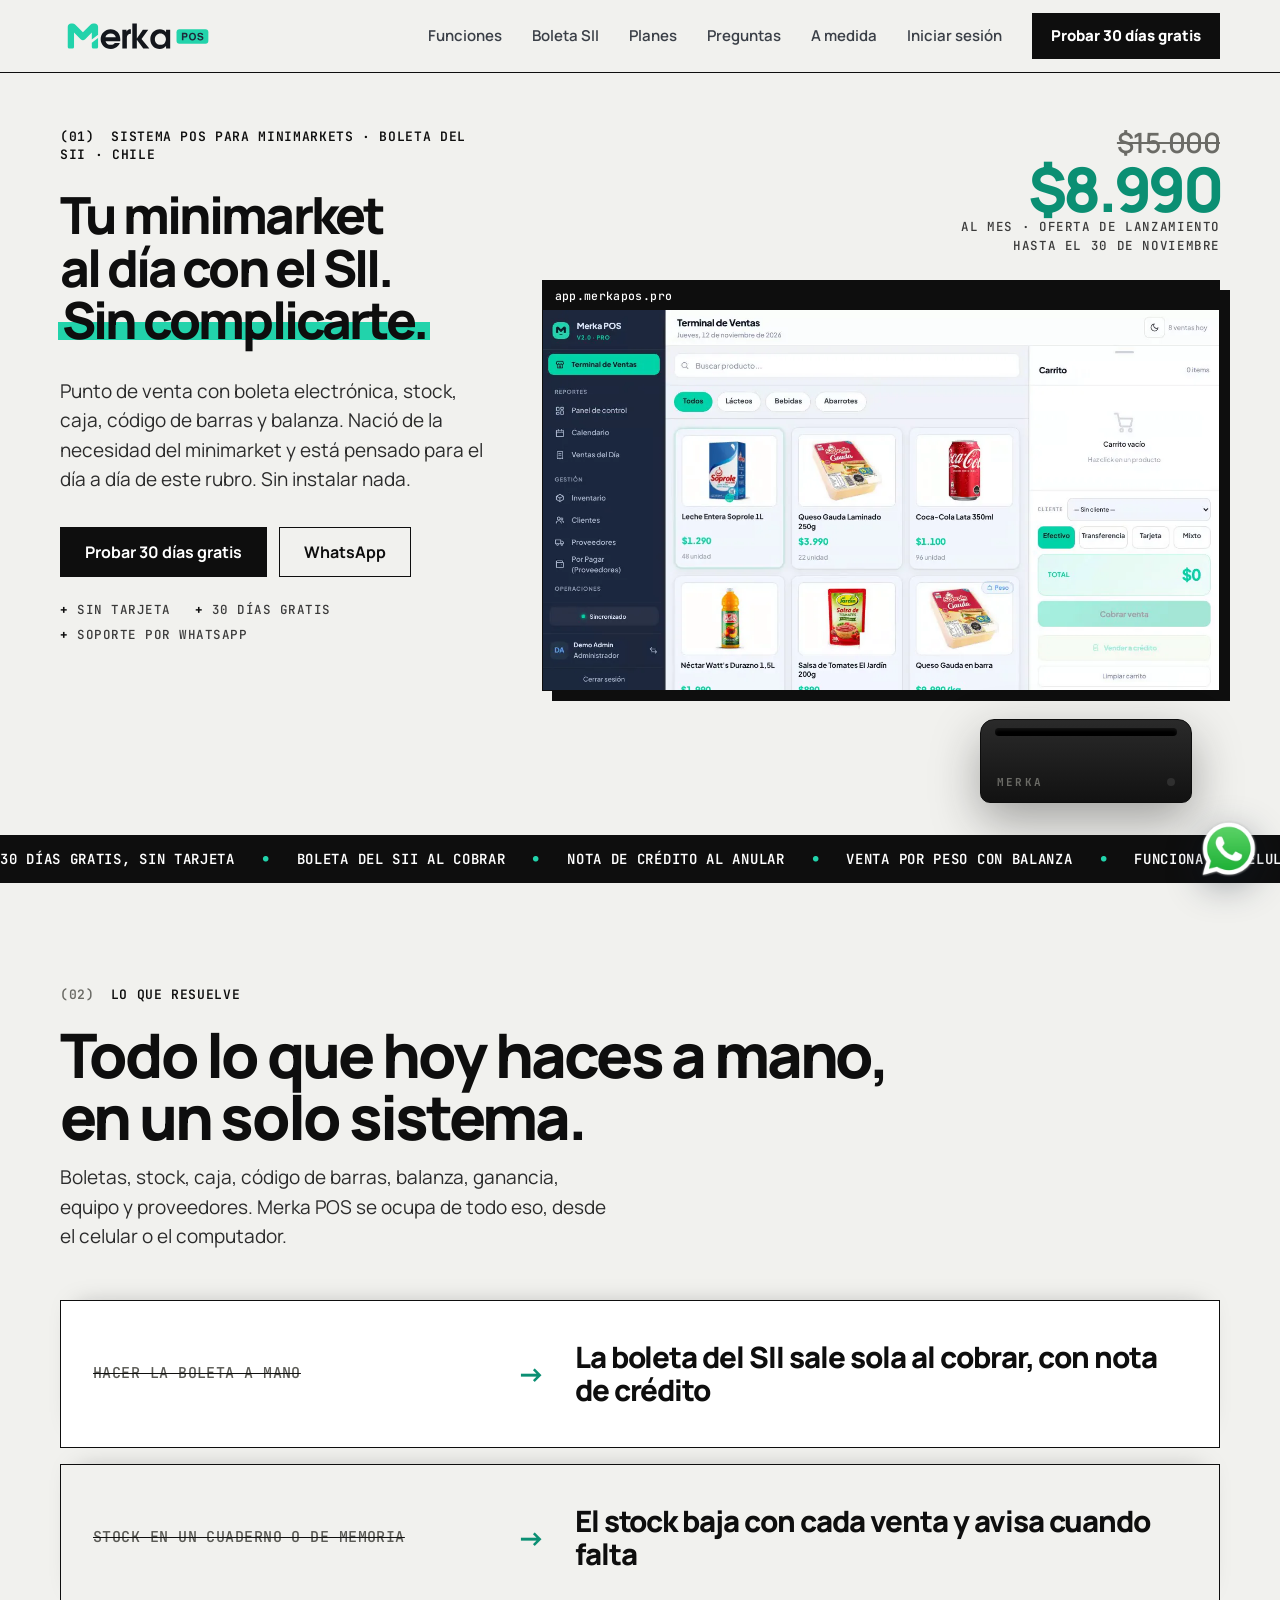
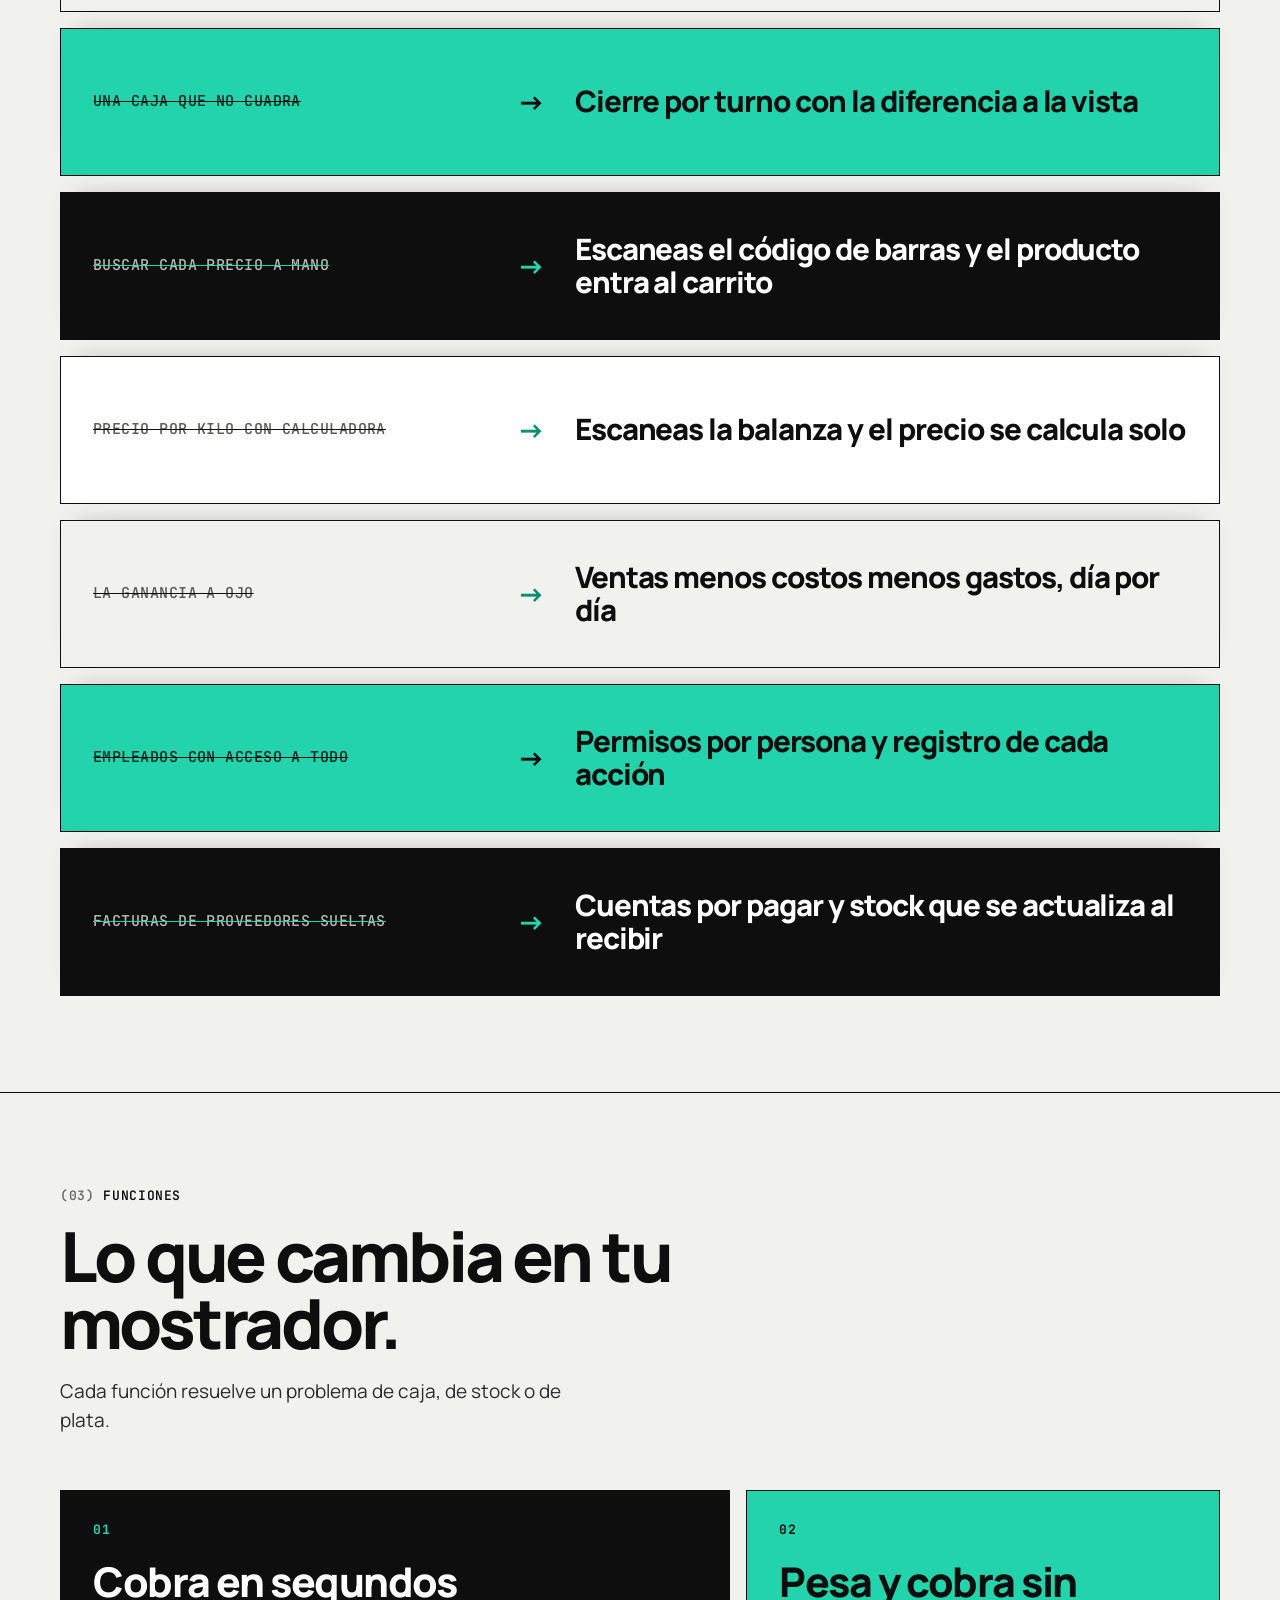
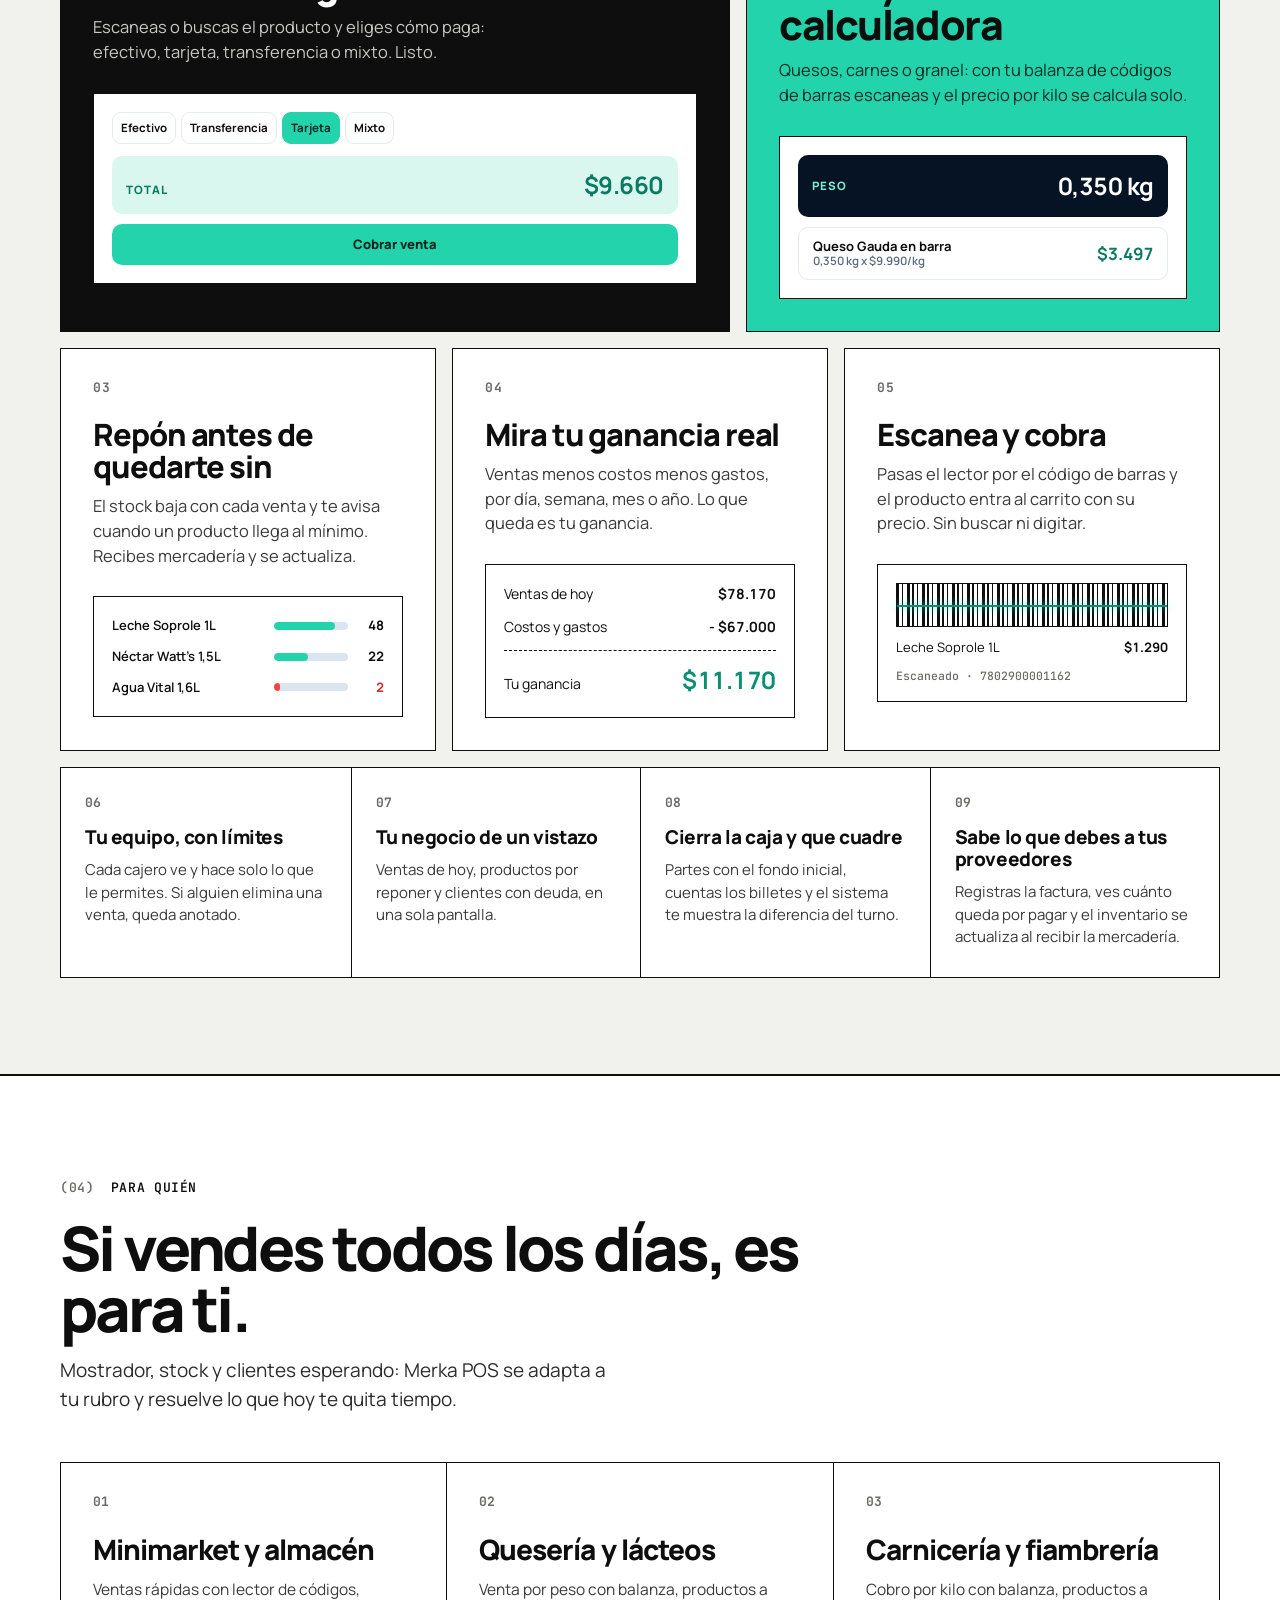
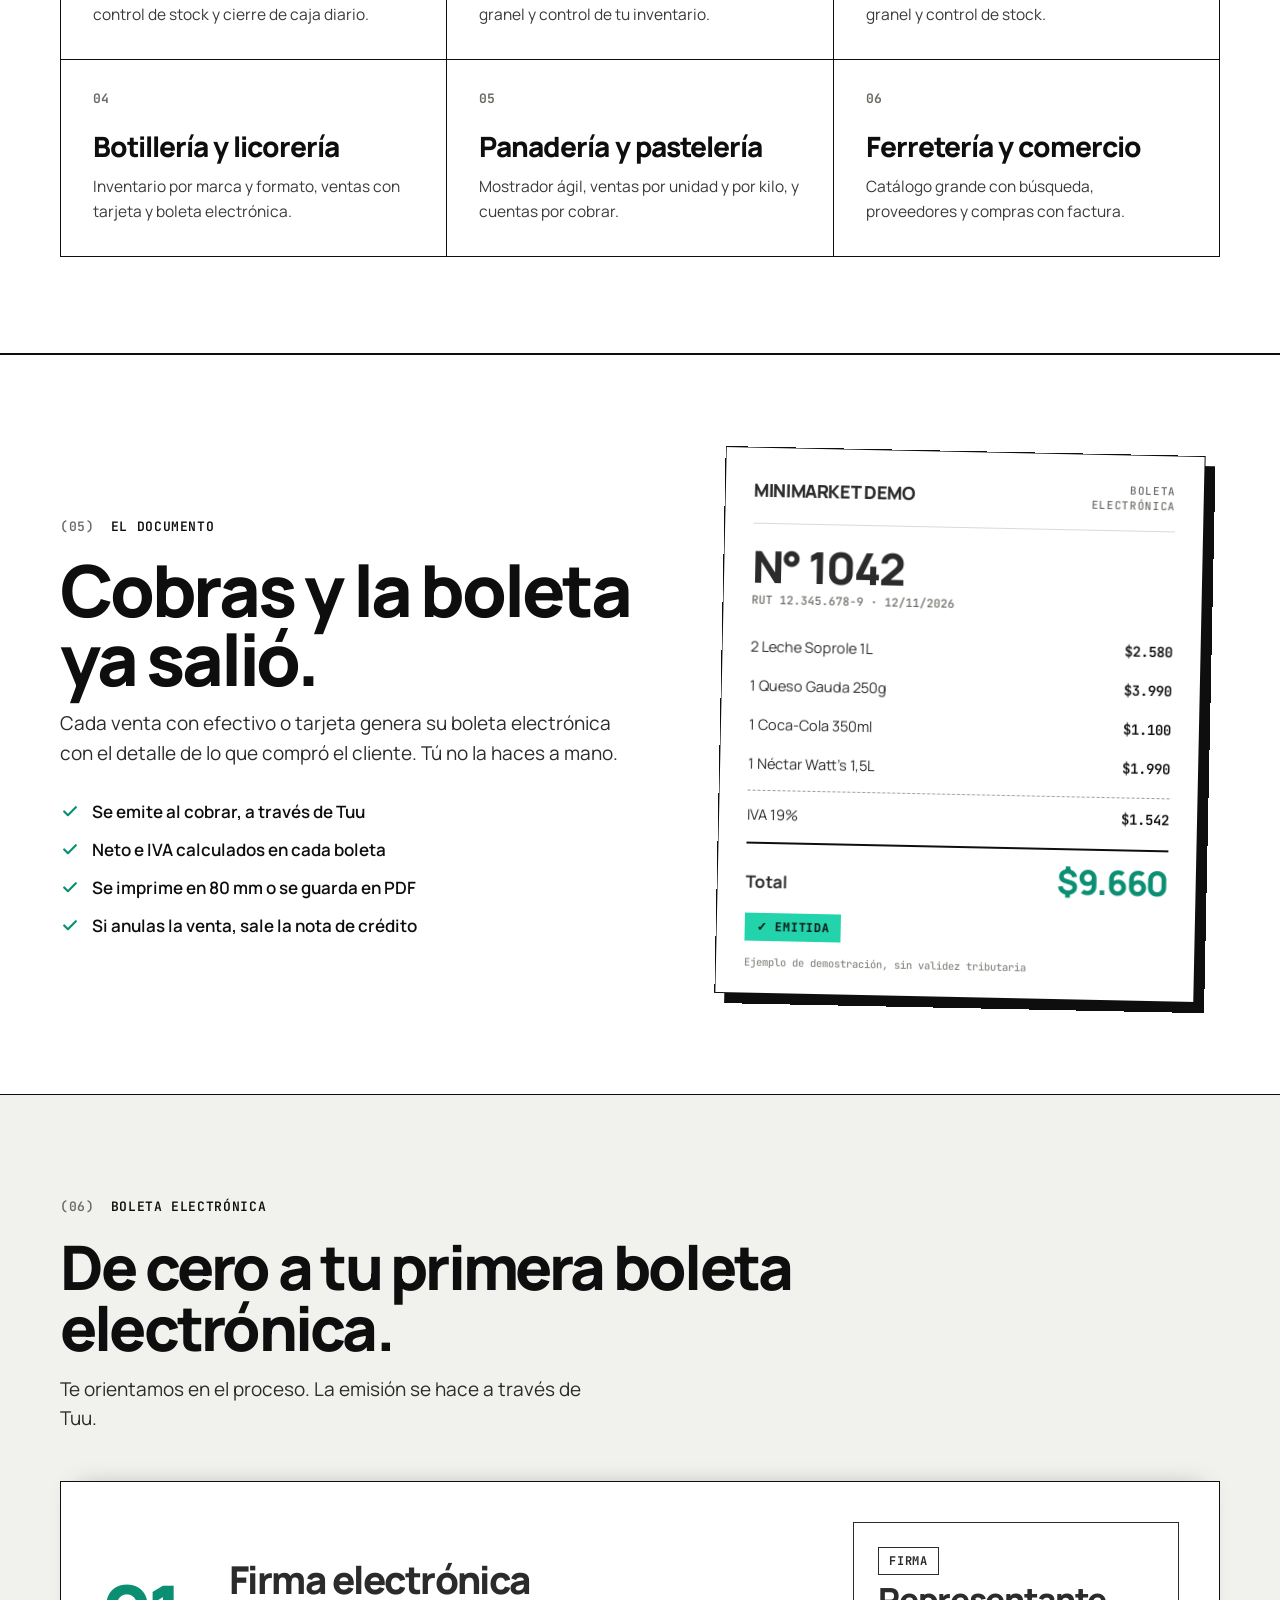
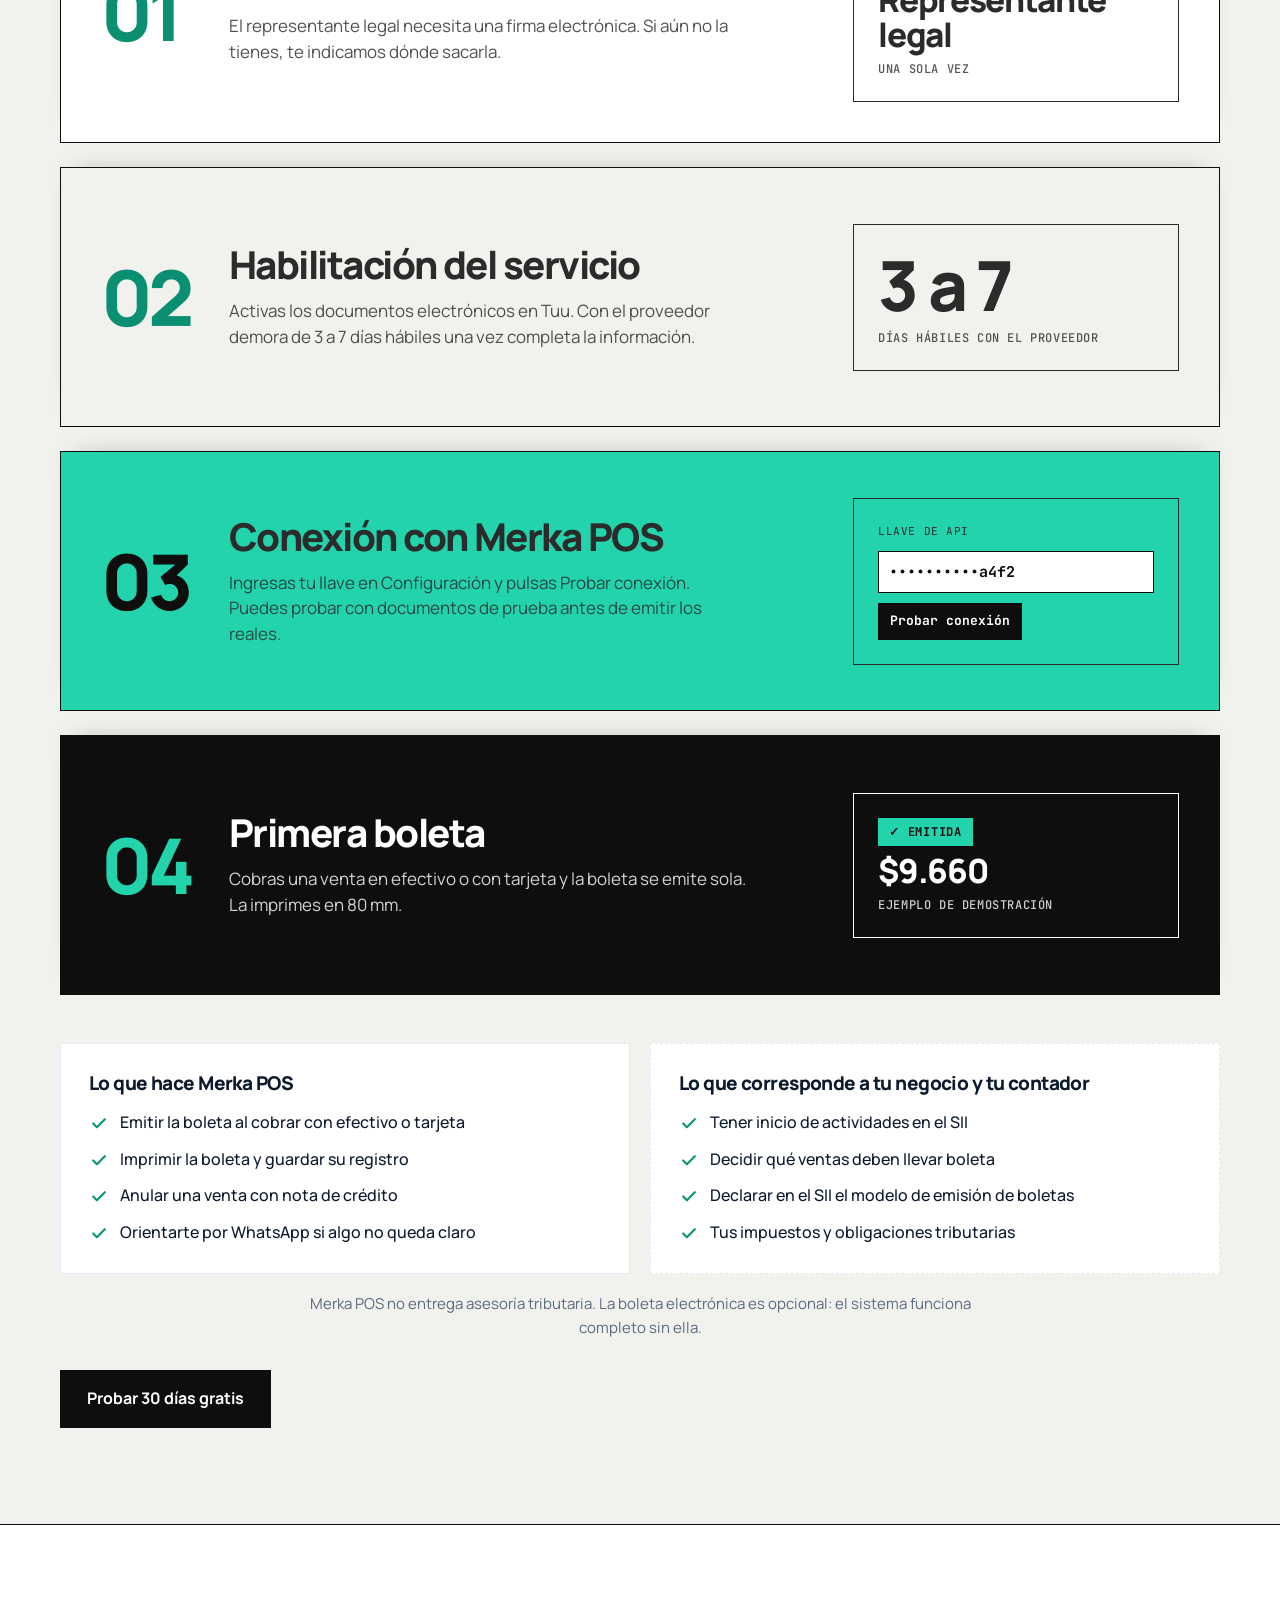
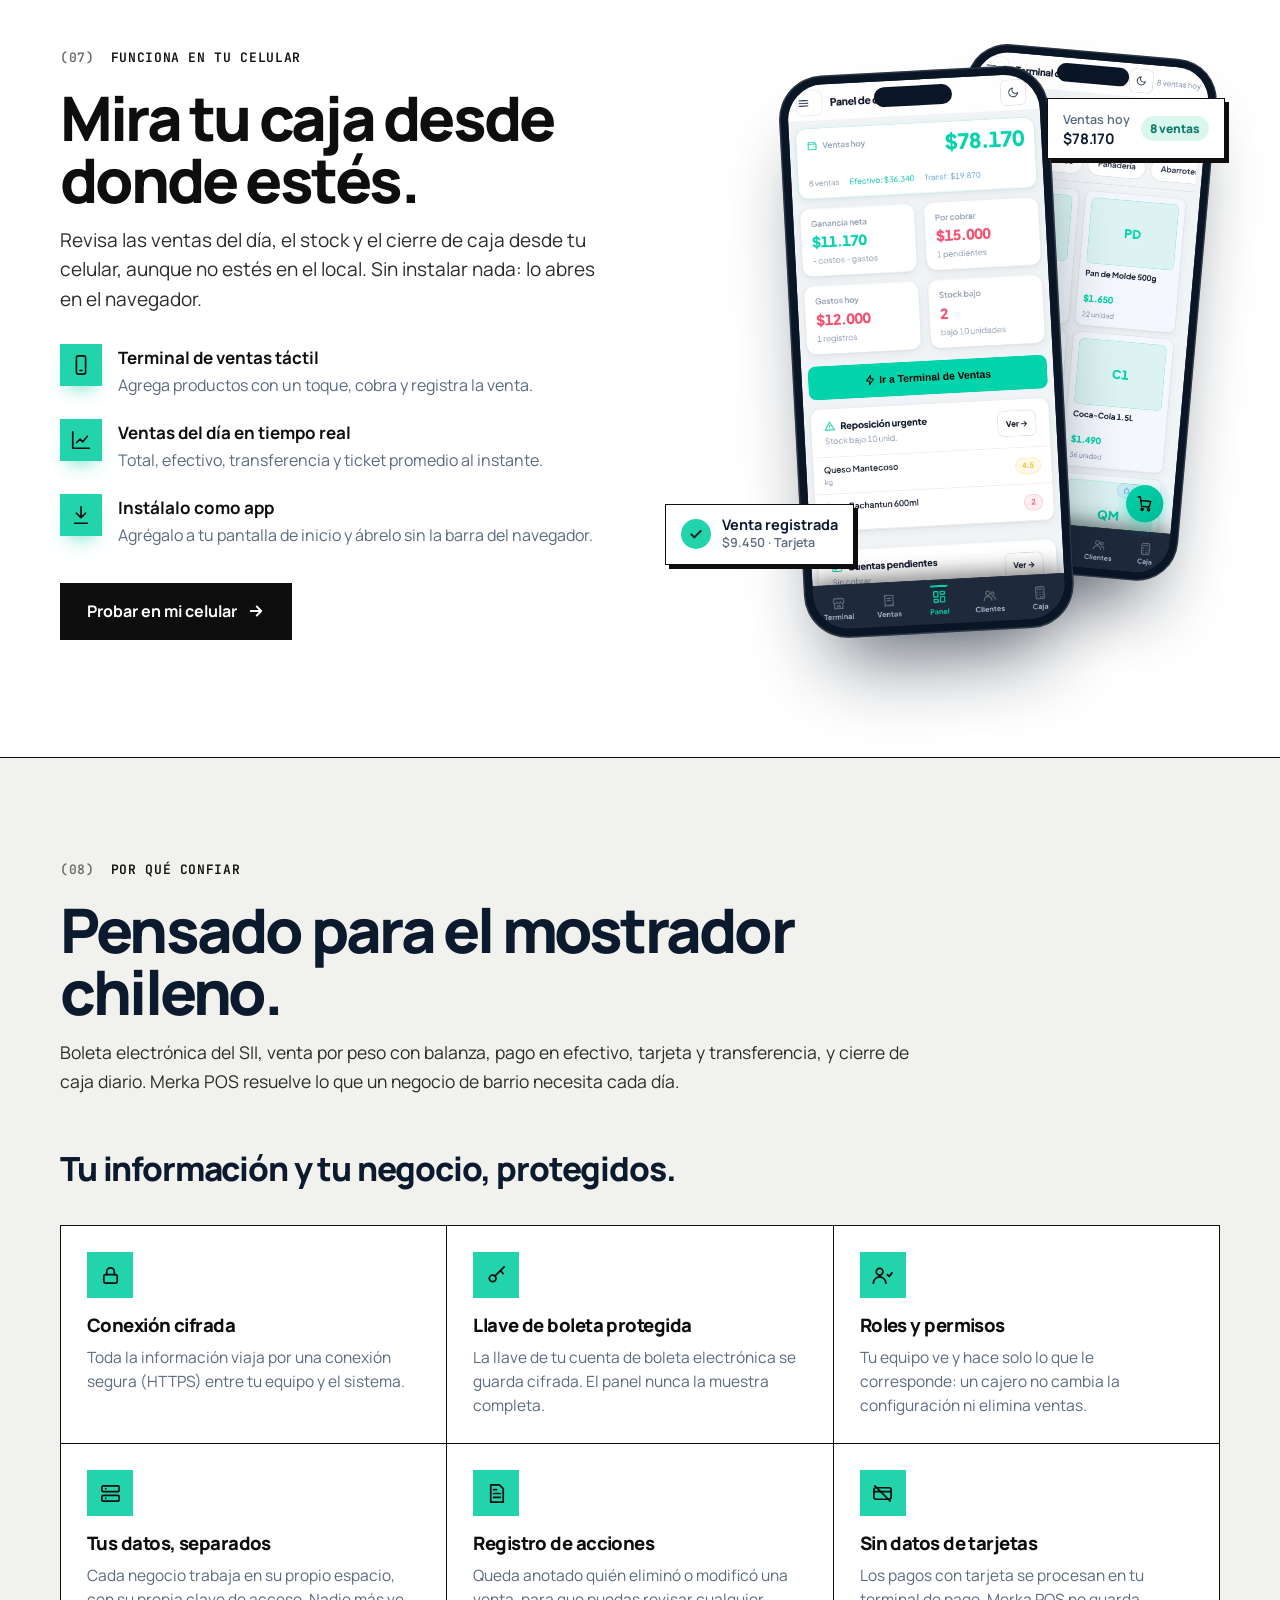
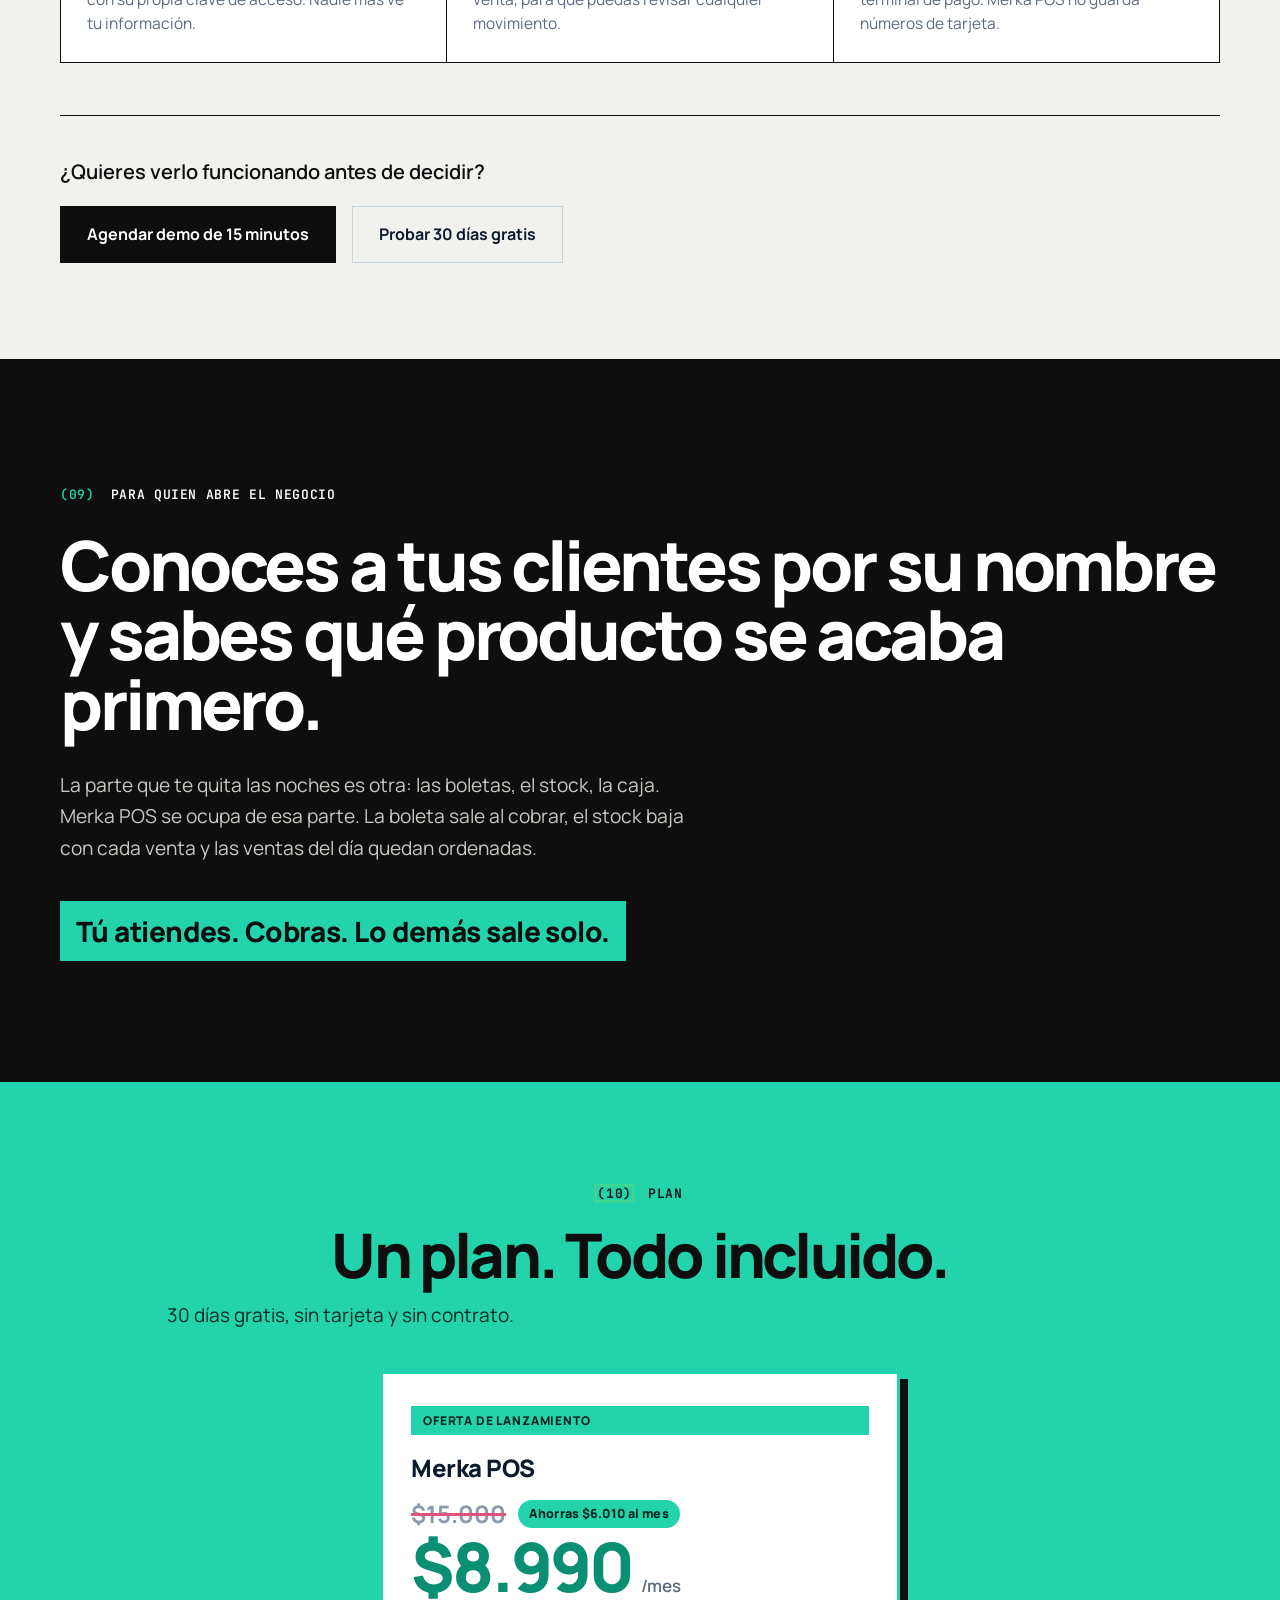
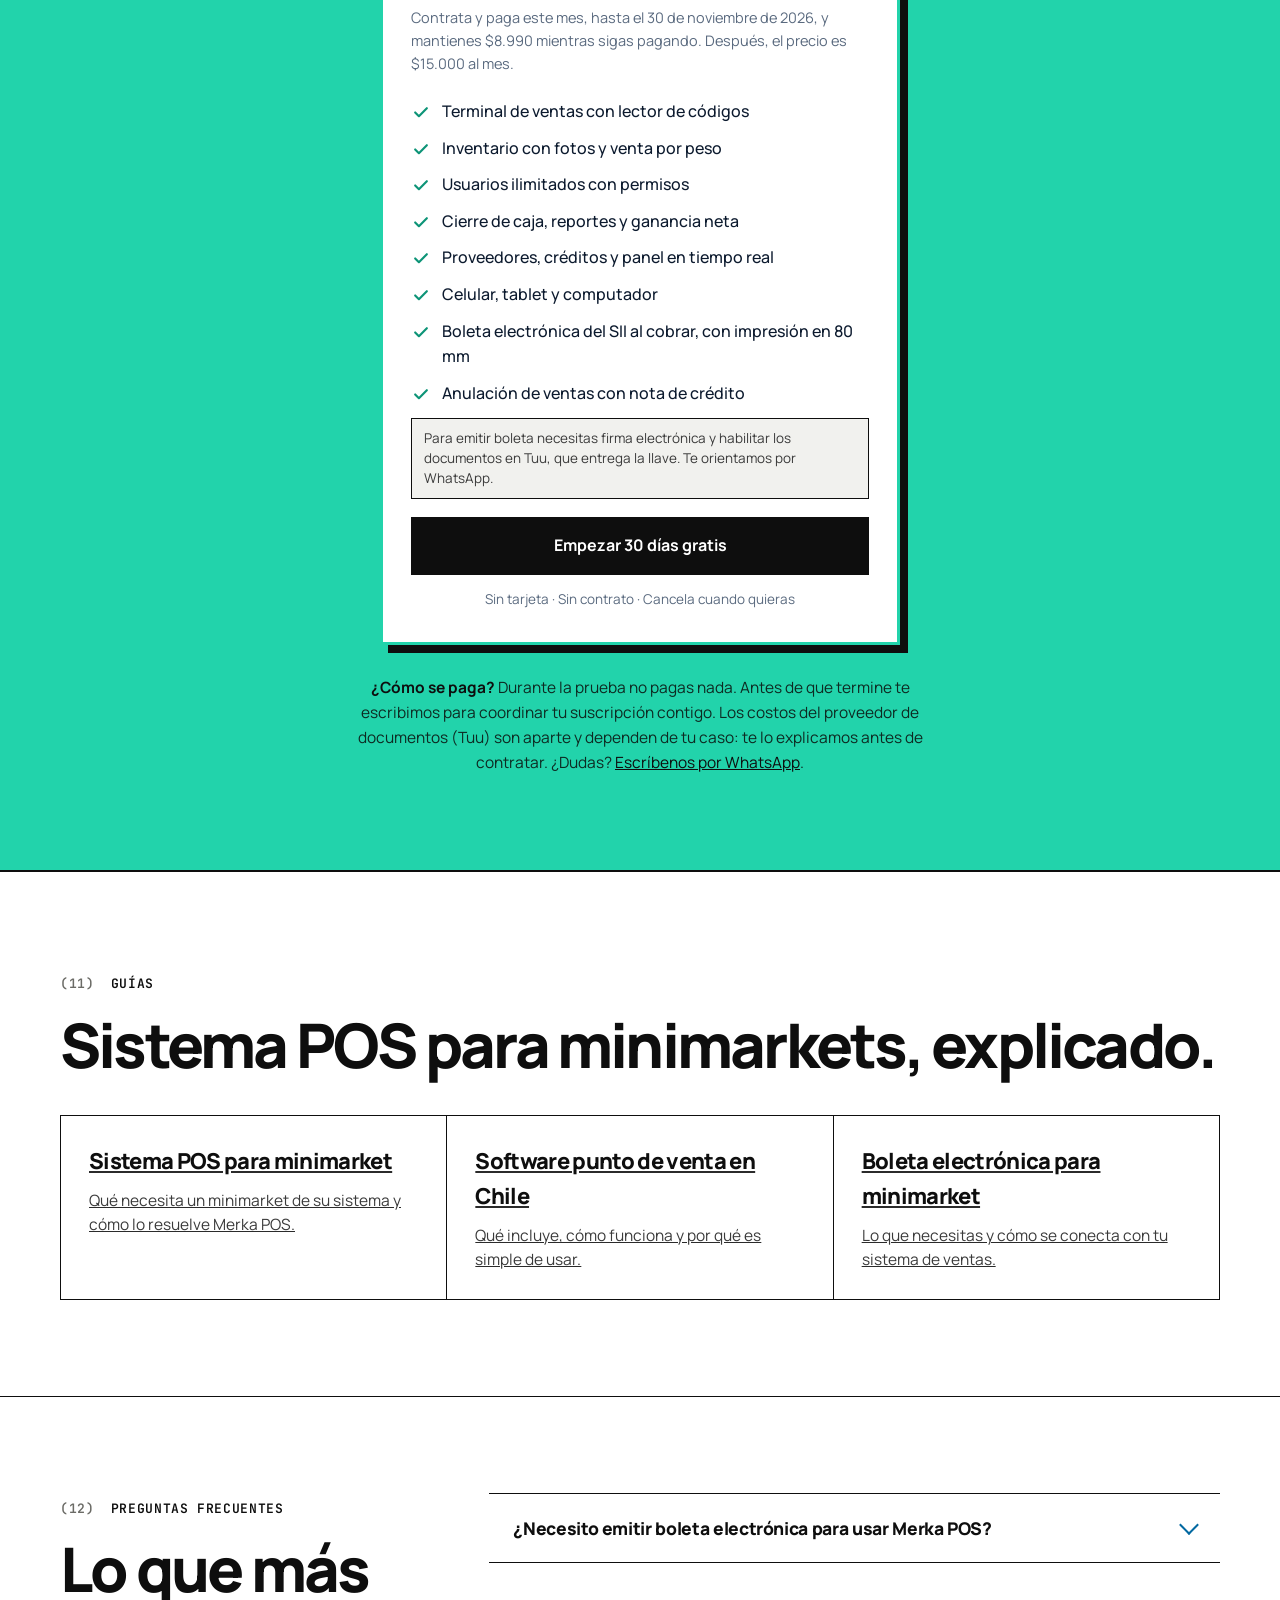
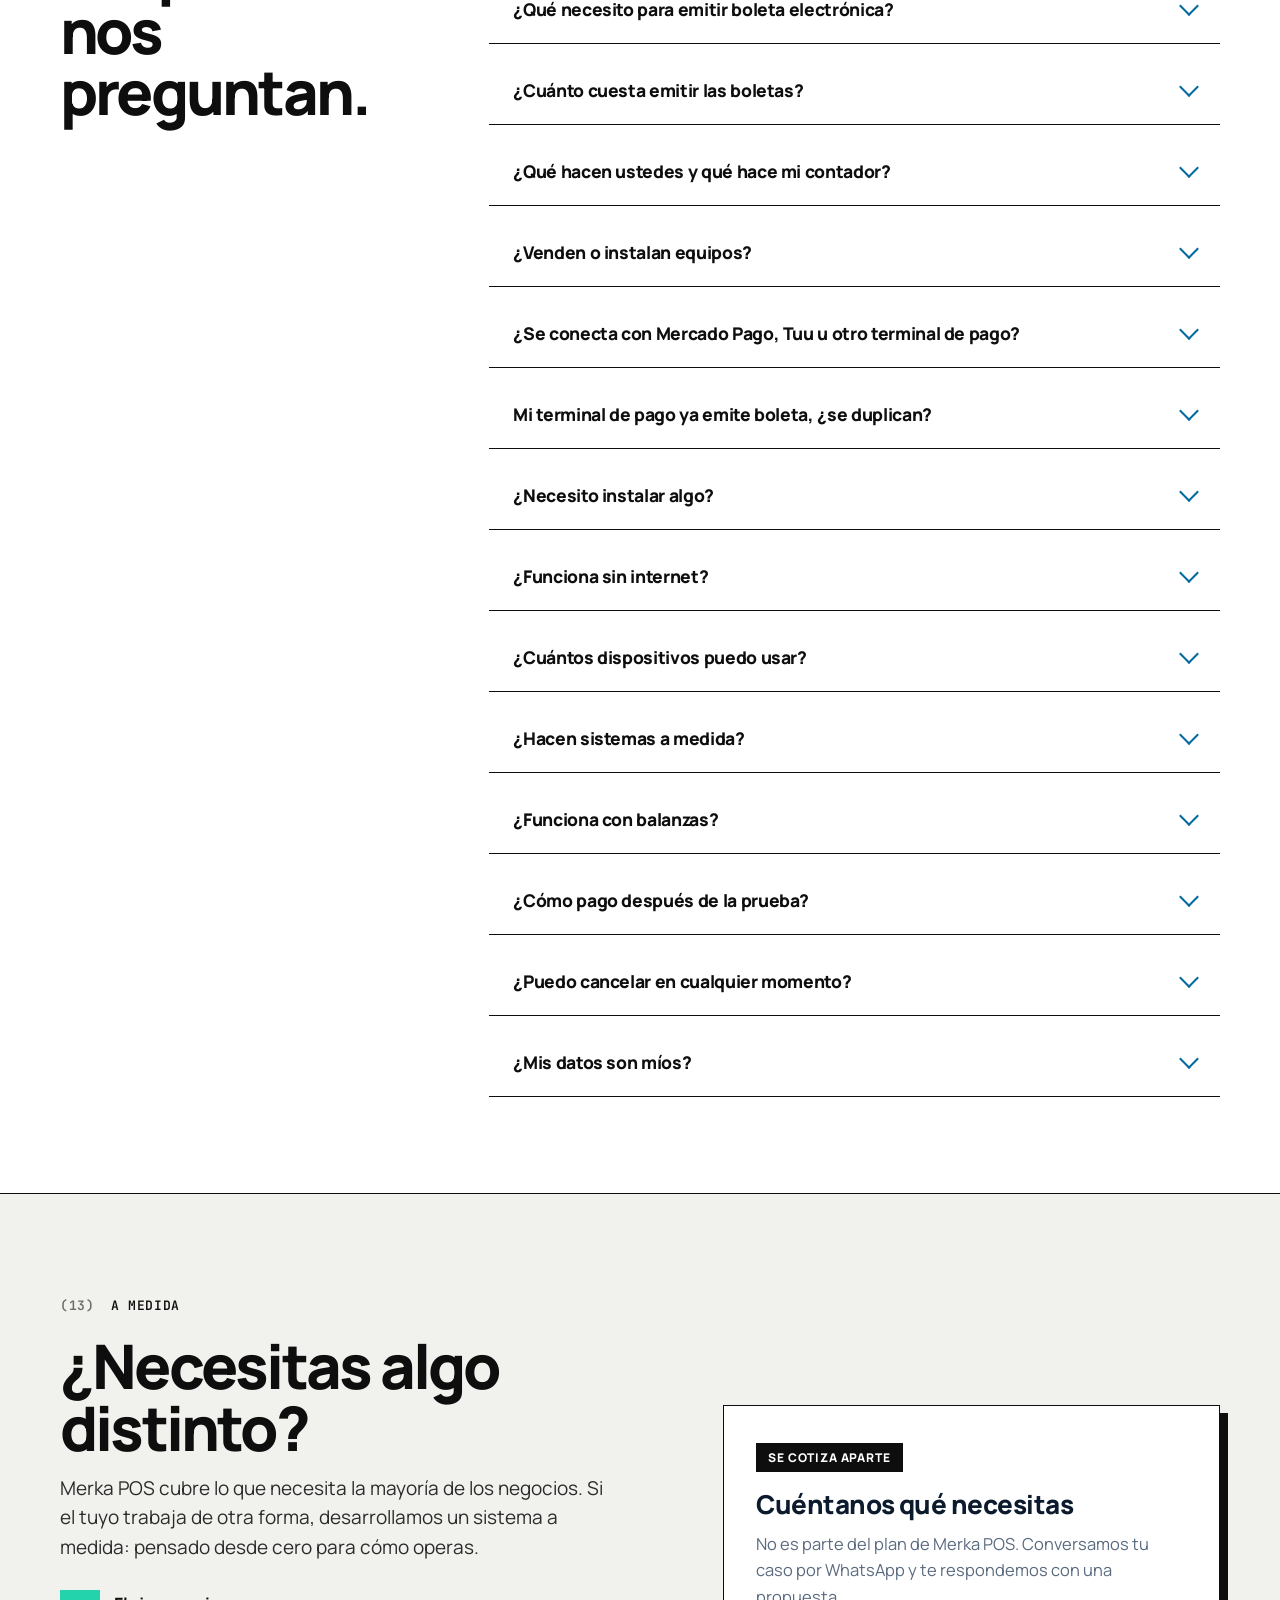
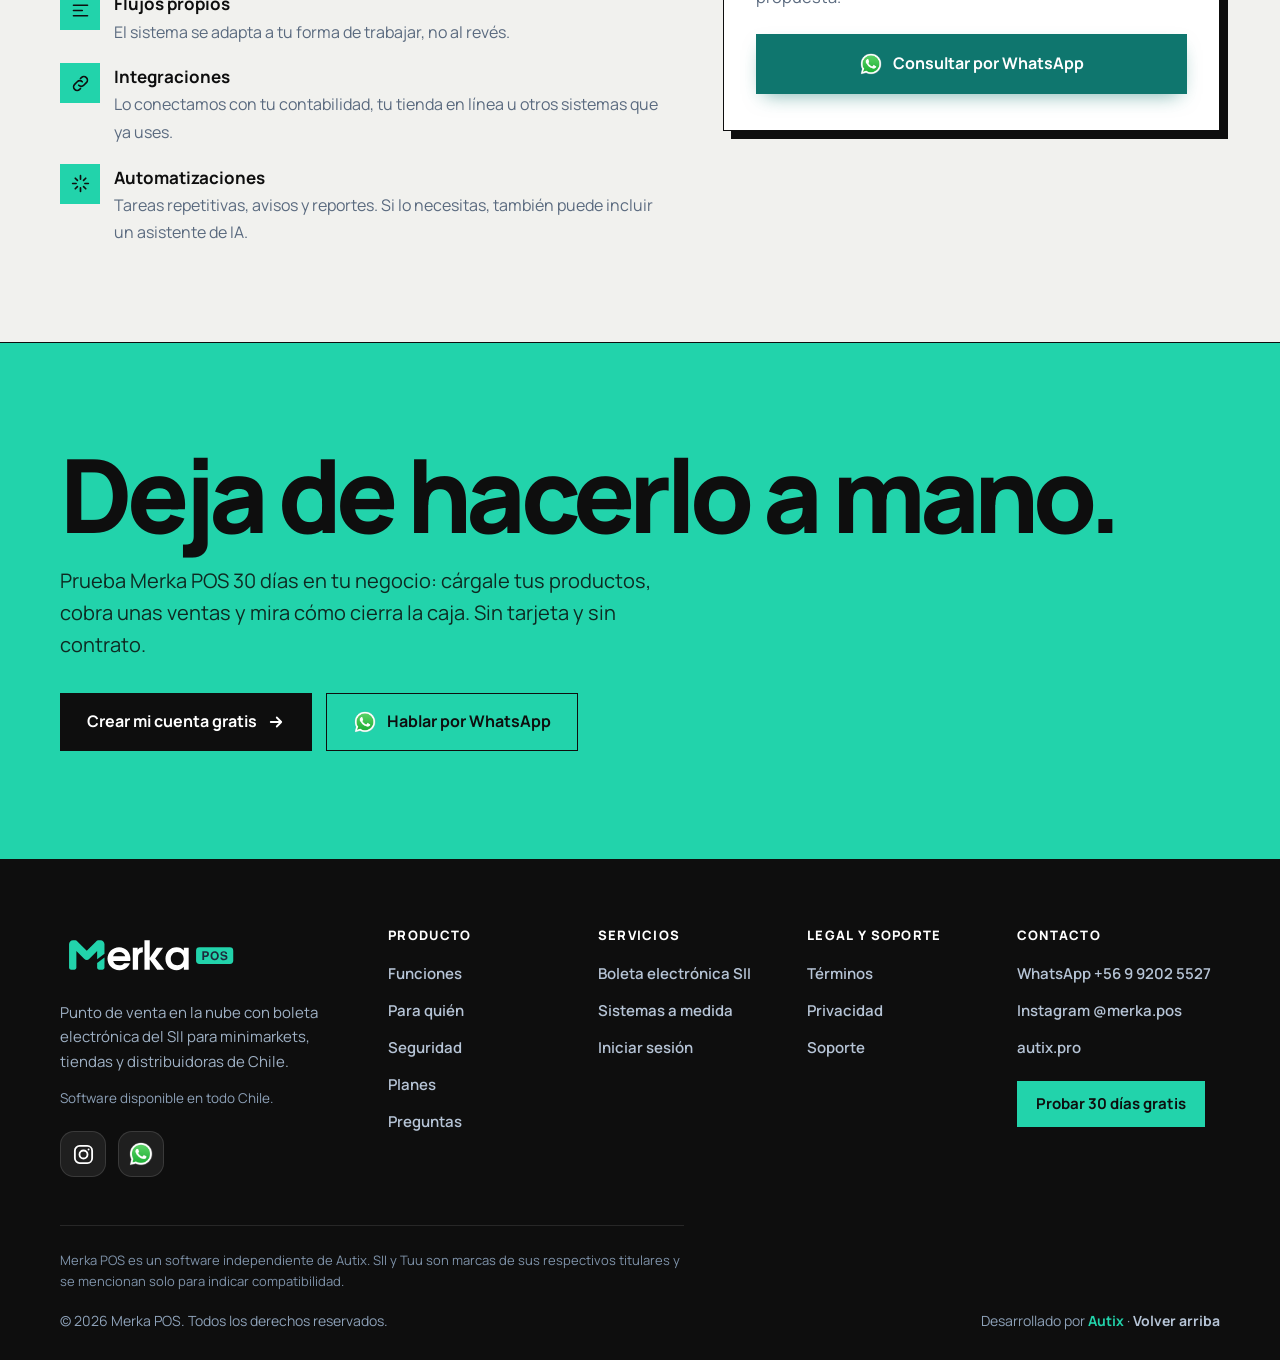
==== commit 2539c60a: "Landing: titulo Tu minimarket al dia con el SII. Sin complicarte.; codigo de barras en lugar de fiad" ====
--- a/index.html
+++ b/index.html
@@ -242,8 +242,8 @@
     <div class="wrap hc__grid">
       <div class="hc__copy">
         
-        <h1><span class="hc__tag"><span>(01)</span> Sistema POS para minimarkets · boleta del SII · Chile</span> <span class="ln">Estar al día</span> <span class="ln">no tiene que</span> <em class="ln">ser difícil.</em></h1>
-        <p class="hc__lead">Merka POS nació de la necesidad del minimarket y está pensado para el día a día de este rubro. Boleta del SII, stock, caja, fiado y balanza, todo en uno, sin instalar nada.</p>
+        <h1><span class="hc__tag"><span>(01)</span> Sistema POS para minimarkets · boleta del SII · Chile</span> <span class="ln">Tu minimarket</span> <span class="ln">al día con el SII.</span> <em class="ln">Sin complicarte.</em></h1>
+        <p class="hc__lead">Punto de venta con boleta electrónica, stock, caja, código de barras y balanza. Nació de la necesidad del minimarket y está pensado para el día a día de este rubro. Sin instalar nada.</p>
         <div class="hc__cta">
           <a class="hc__btn hc__btn--main" href="https://app.merkapos.pro/">Probar 30 días gratis</a>
           <a class="hc__btn" href="https://wa.me/56992025527?text=Hola%2C%20quiero%20informaci%C3%B3n%20de%20Merka%20POS%20con%20boleta%20electr%C3%B3nica." rel="noopener">WhatsApp</a>
@@ -283,7 +283,7 @@
 
   <!-- DATOS -->
   <div class="cinta" aria-label="Lo esencial de Merka POS">
-    <div class="cinta__track"><div class="cinta__row"><span>30 días gratis, sin tarjeta</span><i aria-hidden="true">&#9679;</i><span>Boleta del SII al cobrar</span><i aria-hidden="true">&#9679;</i><span>Nota de crédito al anular</span><i aria-hidden="true">&#9679;</i><span>Venta por peso con balanza</span><i aria-hidden="true">&#9679;</i><span>Funciona en celular y computador</span><i aria-hidden="true">&#9679;</i><span>Emisión a través de Tuu</span><i aria-hidden="true">&#9679;</i><span>Stock, caja y fiado en un solo lugar</span><i aria-hidden="true">&#9679;</i><span>Soporte por WhatsApp</span><i aria-hidden="true">&#9679;</i></div><div class="cinta__row" aria-hidden="true"><span>30 días gratis, sin tarjeta</span><i aria-hidden="true">&#9679;</i><span>Boleta del SII al cobrar</span><i aria-hidden="true">&#9679;</i><span>Nota de crédito al anular</span><i aria-hidden="true">&#9679;</i><span>Venta por peso con balanza</span><i aria-hidden="true">&#9679;</i><span>Funciona en celular y computador</span><i aria-hidden="true">&#9679;</i><span>Emisión a través de Tuu</span><i aria-hidden="true">&#9679;</i><span>Stock, caja y fiado en un solo lugar</span><i aria-hidden="true">&#9679;</i><span>Soporte por WhatsApp</span><i aria-hidden="true">&#9679;</i></div></div>
+    <div class="cinta__track"><div class="cinta__row"><span>30 días gratis, sin tarjeta</span><i aria-hidden="true">&#9679;</i><span>Boleta del SII al cobrar</span><i aria-hidden="true">&#9679;</i><span>Nota de crédito al anular</span><i aria-hidden="true">&#9679;</i><span>Venta por peso con balanza</span><i aria-hidden="true">&#9679;</i><span>Funciona en celular y computador</span><i aria-hidden="true">&#9679;</i><span>Emisión a través de Tuu</span><i aria-hidden="true">&#9679;</i><span>Código de barras, stock y caja en un solo lugar</span><i aria-hidden="true">&#9679;</i><span>Soporte por WhatsApp</span><i aria-hidden="true">&#9679;</i></div><div class="cinta__row" aria-hidden="true"><span>30 días gratis, sin tarjeta</span><i aria-hidden="true">&#9679;</i><span>Boleta del SII al cobrar</span><i aria-hidden="true">&#9679;</i><span>Nota de crédito al anular</span><i aria-hidden="true">&#9679;</i><span>Venta por peso con balanza</span><i aria-hidden="true">&#9679;</i><span>Funciona en celular y computador</span><i aria-hidden="true">&#9679;</i><span>Emisión a través de Tuu</span><i aria-hidden="true">&#9679;</i><span>Código de barras, stock y caja en un solo lugar</span><i aria-hidden="true">&#9679;</i><span>Soporte por WhatsApp</span><i aria-hidden="true">&#9679;</i></div></div>
   </div>
 
   <section class="ant" id="servicios">
@@ -291,9 +291,9 @@
       <div class="center">
         <span class="eyebrow">Lo que resuelve</span>
         <h2>Todo lo que hoy haces a mano, en un solo sistema.</h2>
-        <p class="lead">Boletas, stock, caja, fiado, balanza, ganancia, equipo y proveedores. Merka POS se ocupa de todo eso, desde el celular o el computador.</p>
-      </div>
-      <ul class="ant__list"><li class="rv ant__c ant__c0" style="--i:0"><span class="ant__a">Hacer la boleta a mano</span><i class="ant__arrow" aria-hidden="true">&rarr;</i><b class="ant__b">La boleta del SII sale sola al cobrar, con nota de crédito</b></li><li class="rv ant__c ant__c1" style="--i:1"><span class="ant__a">Stock en un cuaderno o de memoria</span><i class="ant__arrow" aria-hidden="true">&rarr;</i><b class="ant__b">El stock baja con cada venta y avisa cuando falta</b></li><li class="rv ant__c ant__c2" style="--i:2"><span class="ant__a">Una caja que no cuadra</span><i class="ant__arrow" aria-hidden="true">&rarr;</i><b class="ant__b">Cierre por turno con la diferencia a la vista</b></li><li class="rv ant__c ant__c3" style="--i:3"><span class="ant__a">Fiado sin límite ni registro</span><i class="ant__arrow" aria-hidden="true">&rarr;</i><b class="ant__b">Límite por cliente, historial y aviso de vencimiento</b></li><li class="rv ant__c ant__c0" style="--i:4"><span class="ant__a">Precio por kilo con calculadora</span><i class="ant__arrow" aria-hidden="true">&rarr;</i><b class="ant__b">Escaneas la balanza y el precio se calcula solo</b></li><li class="rv ant__c ant__c1" style="--i:5"><span class="ant__a">La ganancia a ojo</span><i class="ant__arrow" aria-hidden="true">&rarr;</i><b class="ant__b">Ventas menos costos menos gastos, día por día</b></li><li class="rv ant__c ant__c2" style="--i:6"><span class="ant__a">Empleados con acceso a todo</span><i class="ant__arrow" aria-hidden="true">&rarr;</i><b class="ant__b">Permisos por persona y registro de cada acción</b></li><li class="rv ant__c ant__c3" style="--i:7"><span class="ant__a">Facturas de proveedores sueltas</span><i class="ant__arrow" aria-hidden="true">&rarr;</i><b class="ant__b">Cuentas por pagar y stock que se actualiza al recibir</b></li></ul>
+        <p class="lead">Boletas, stock, caja, código de barras, balanza, ganancia, equipo y proveedores. Merka POS se ocupa de todo eso, desde el celular o el computador.</p>
+      </div>
+      <ul class="ant__list"><li class="rv ant__c ant__c0" style="--i:0"><span class="ant__a">Hacer la boleta a mano</span><i class="ant__arrow" aria-hidden="true">&rarr;</i><b class="ant__b">La boleta del SII sale sola al cobrar, con nota de crédito</b></li><li class="rv ant__c ant__c1" style="--i:1"><span class="ant__a">Stock en un cuaderno o de memoria</span><i class="ant__arrow" aria-hidden="true">&rarr;</i><b class="ant__b">El stock baja con cada venta y avisa cuando falta</b></li><li class="rv ant__c ant__c2" style="--i:2"><span class="ant__a">Una caja que no cuadra</span><i class="ant__arrow" aria-hidden="true">&rarr;</i><b class="ant__b">Cierre por turno con la diferencia a la vista</b></li><li class="rv ant__c ant__c3" style="--i:3"><span class="ant__a">Buscar cada precio a mano</span><i class="ant__arrow" aria-hidden="true">&rarr;</i><b class="ant__b">Escaneas el código de barras y el producto entra al carrito</b></li><li class="rv ant__c ant__c0" style="--i:4"><span class="ant__a">Precio por kilo con calculadora</span><i class="ant__arrow" aria-hidden="true">&rarr;</i><b class="ant__b">Escaneas la balanza y el precio se calcula solo</b></li><li class="rv ant__c ant__c1" style="--i:5"><span class="ant__a">La ganancia a ojo</span><i class="ant__arrow" aria-hidden="true">&rarr;</i><b class="ant__b">Ventas menos costos menos gastos, día por día</b></li><li class="rv ant__c ant__c2" style="--i:6"><span class="ant__a">Empleados con acceso a todo</span><i class="ant__arrow" aria-hidden="true">&rarr;</i><b class="ant__b">Permisos por persona y registro de cada acción</b></li><li class="rv ant__c ant__c3" style="--i:7"><span class="ant__a">Facturas de proveedores sueltas</span><i class="ant__arrow" aria-hidden="true">&rarr;</i><b class="ant__b">Cuentas por pagar y stock que se actualiza al recibir</b></li></ul>
     </div>
   </section>
 
@@ -310,7 +310,7 @@
         <article class="fxc fxc--green fxc--w5 rv"><span class="fxc__n">02</span><h3>Pesa y cobra sin calculadora</h3><p>Quesos, carnes o granel: con tu balanza de códigos de barras escaneas y el precio por kilo se calcula solo.</p><div class="viz viz--peso"><div class="viz__scale"><small>Peso</small><b>0,350 kg</b></div><div class="viz__line"><span>Queso Gauda en barra<small>0,350 kg x $9.990/kg</small></span><b>$3.497</b></div></div></article>
         <article class="fxc fxc--w4 rv"><span class="fxc__n">03</span><h3>Repón antes de quedarte sin</h3><p>El stock baja con cada venta y te avisa cuando un producto llega al mínimo. Recibes mercadería y se actualiza.</p><div class="viz viz--stock"><div class="viz__row"><span>Leche Soprole 1L</span><i style="--w:82%"></i><b>48</b></div><div class="viz__row"><span>Néctar Watt's 1,5L</span><i style="--w:46%"></i><b>22</b></div><div class="viz__row low"><span>Agua Vital 1,6L</span><i style="--w:8%"></i><b>2</b></div></div></article>
         <article class="fxc fxc--w4 rv"><span class="fxc__n">04</span><h3>Mira tu ganancia real</h3><p>Ventas menos costos menos gastos, por día, semana, mes o año. Lo que queda es tu ganancia.</p><div class="viz viz--gan"><div class="viz__r"><span>Ventas de hoy</span><b>$78.170</b></div><div class="viz__r"><span>Costos y gastos</span><b>- $67.000</b></div><div class="viz__r viz__r--t"><span>Tu ganancia</span><b>$11.170</b></div></div></article>
-        <article class="fxc fxc--w4 rv"><span class="fxc__n">05</span><h3>Fía con control</h3><p>Defines el límite de cada cliente y ves su historial de pagos. El sistema avisa cuando una deuda vence.</p><div class="viz viz--fia"><div class="viz__r"><span>Rosa Martínez</span><b>$15.000</b></div><i style="--w:50%"></i><small>Debe $15.000 de su límite de $30.000</small></div></article>
+        <article class="fxc fxc--w4 rv"><span class="fxc__n">05</span><h3>Escanea y cobra</h3><p>Pasas el lector por el código de barras y el producto entra al carrito con su precio. Sin buscar ni digitar.</p><div class="viz viz--scan"><div class="viz__bars" aria-hidden="true"></div><div class="viz__r"><span>Leche Soprole 1L</span><b>$1.290</b></div><small>Escaneado · 7802900001162</small></div></article>
       </div>
       <ul class="fx__list">
         <li class="rv"><b>06</b><h3>Tu equipo, con límites</h3><p>Cada cajero ve y hace solo lo que le permites. Si alguien elimina una venta, queda anotado.</p></li>
--- a/site.css
+++ b/site.css
@@ -1314,3 +1314,10 @@
 body.pg .pg__w{padding-top:56px;padding-bottom:72px}
 body.pg h1{margin-top:0}
 body.pg .pg__bc{margin-top:40px}
+
+.viz--scan{display:grid;gap:10px;padding:16px}
+.viz__bars{height:44px;background:repeating-linear-gradient(90deg,#0E0E0E 0 2px,#fff 2px 5px,#0E0E0E 5px 6px,#fff 6px 10px,#0E0E0E 10px 13px,#fff 13px 15px);border:1px solid #0E0E0E;position:relative}
+.viz__bars::after{content:"";position:absolute;left:0;right:0;top:50%;height:2px;background:#0B8F73;box-shadow:0 0 8px #22D3AB}
+.viz--scan small{font:500 11.5px "JetBrains Mono",monospace;color:#6B6B66}
+@media(min-width:1001px){.hc h1{font-size:clamp(36px,4vw,58px);line-height:1.02}}
+@media(max-width:1000px){.hc h1{font-size:clamp(40px,11vw,72px)}}
--- a/site.css
+++ b/site.css
@@ -1314,3 +1314,10 @@
 body.pg .pg__w{padding-top:56px;padding-bottom:72px}
 body.pg h1{margin-top:0}
 body.pg .pg__bc{margin-top:40px}
+
+.viz--scan{display:grid;gap:10px;padding:16px}
+.viz__bars{height:44px;background:repeating-linear-gradient(90deg,#0E0E0E 0 2px,#fff 2px 5px,#0E0E0E 5px 6px,#fff 6px 10px,#0E0E0E 10px 13px,#fff 13px 15px);border:1px solid #0E0E0E;position:relative}
+.viz__bars::after{content:"";position:absolute;left:0;right:0;top:50%;height:2px;background:#0B8F73;box-shadow:0 0 8px #22D3AB}
+.viz--scan small{font:500 11.5px "JetBrains Mono",monospace;color:#6B6B66}
+@media(min-width:1001px){.hc h1{font-size:clamp(36px,4vw,58px);line-height:1.02}}
+@media(max-width:1000px){.hc h1{font-size:clamp(40px,11vw,72px)}}
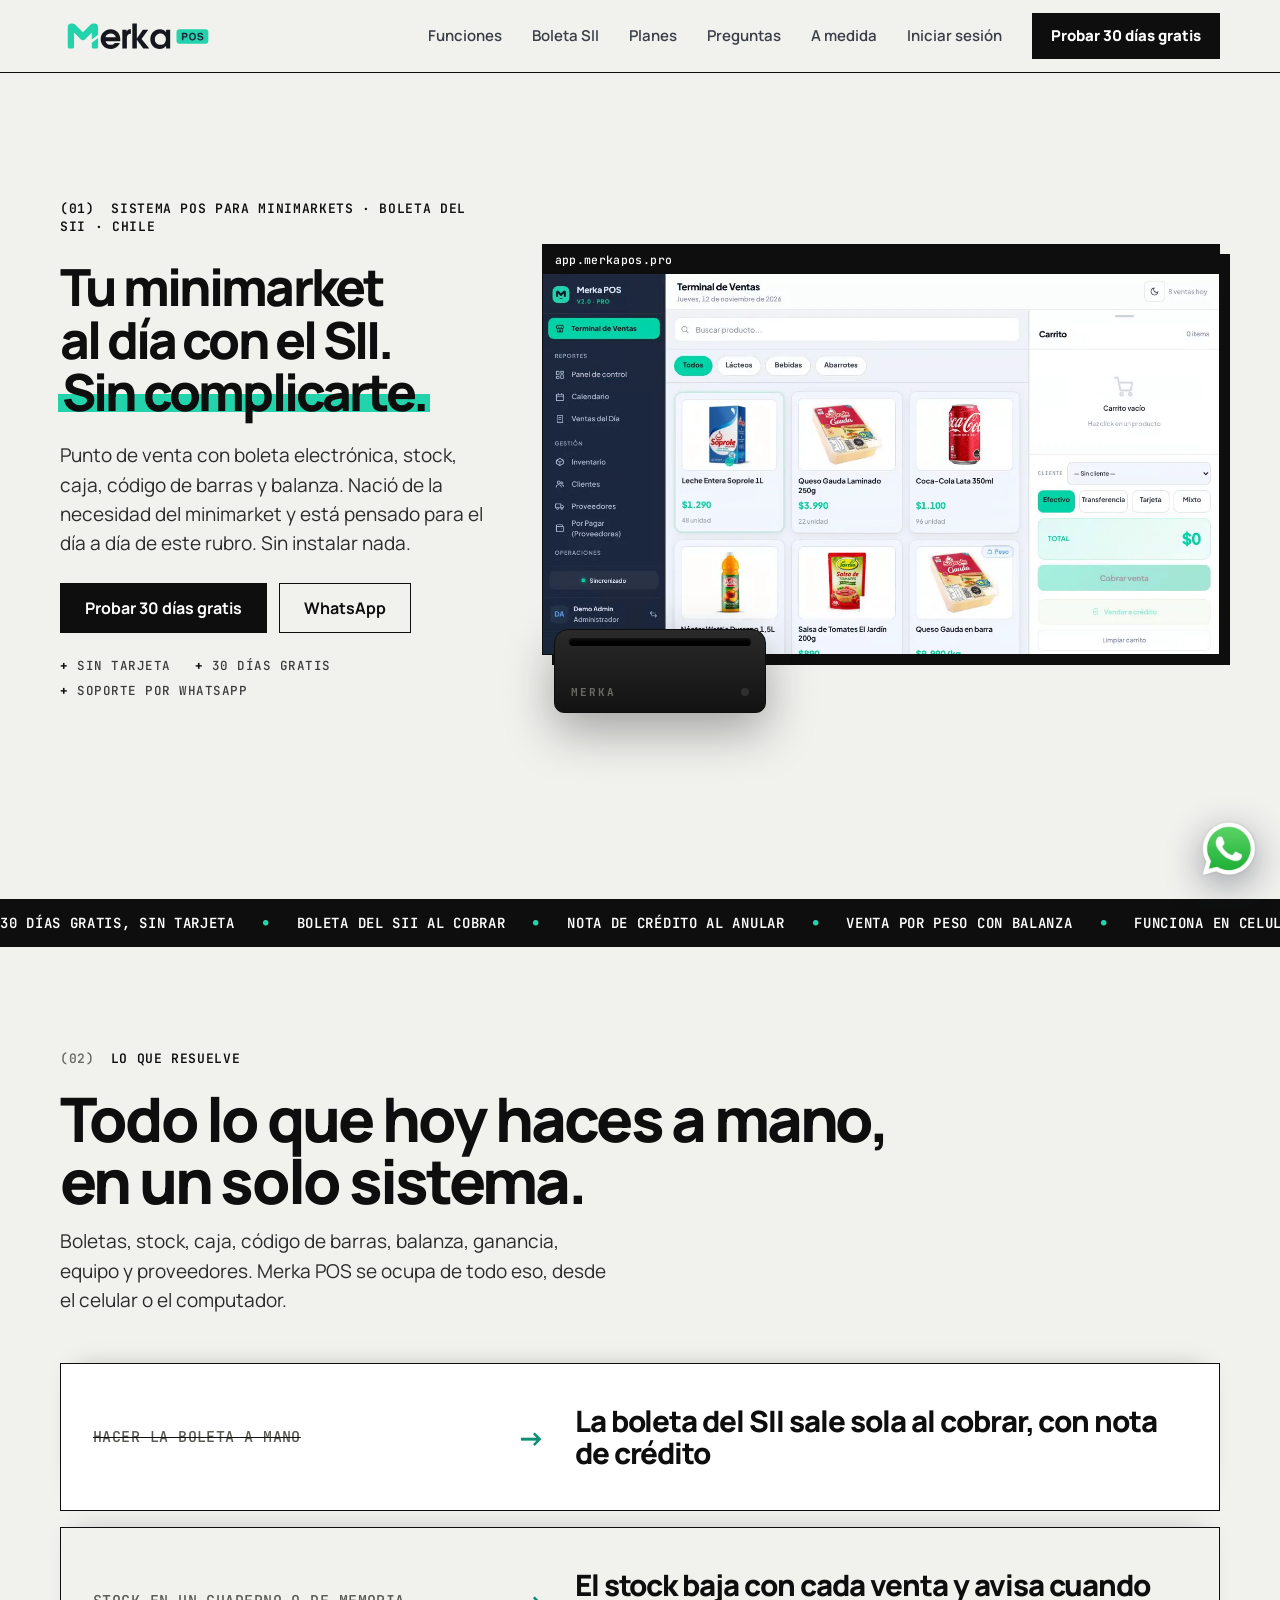
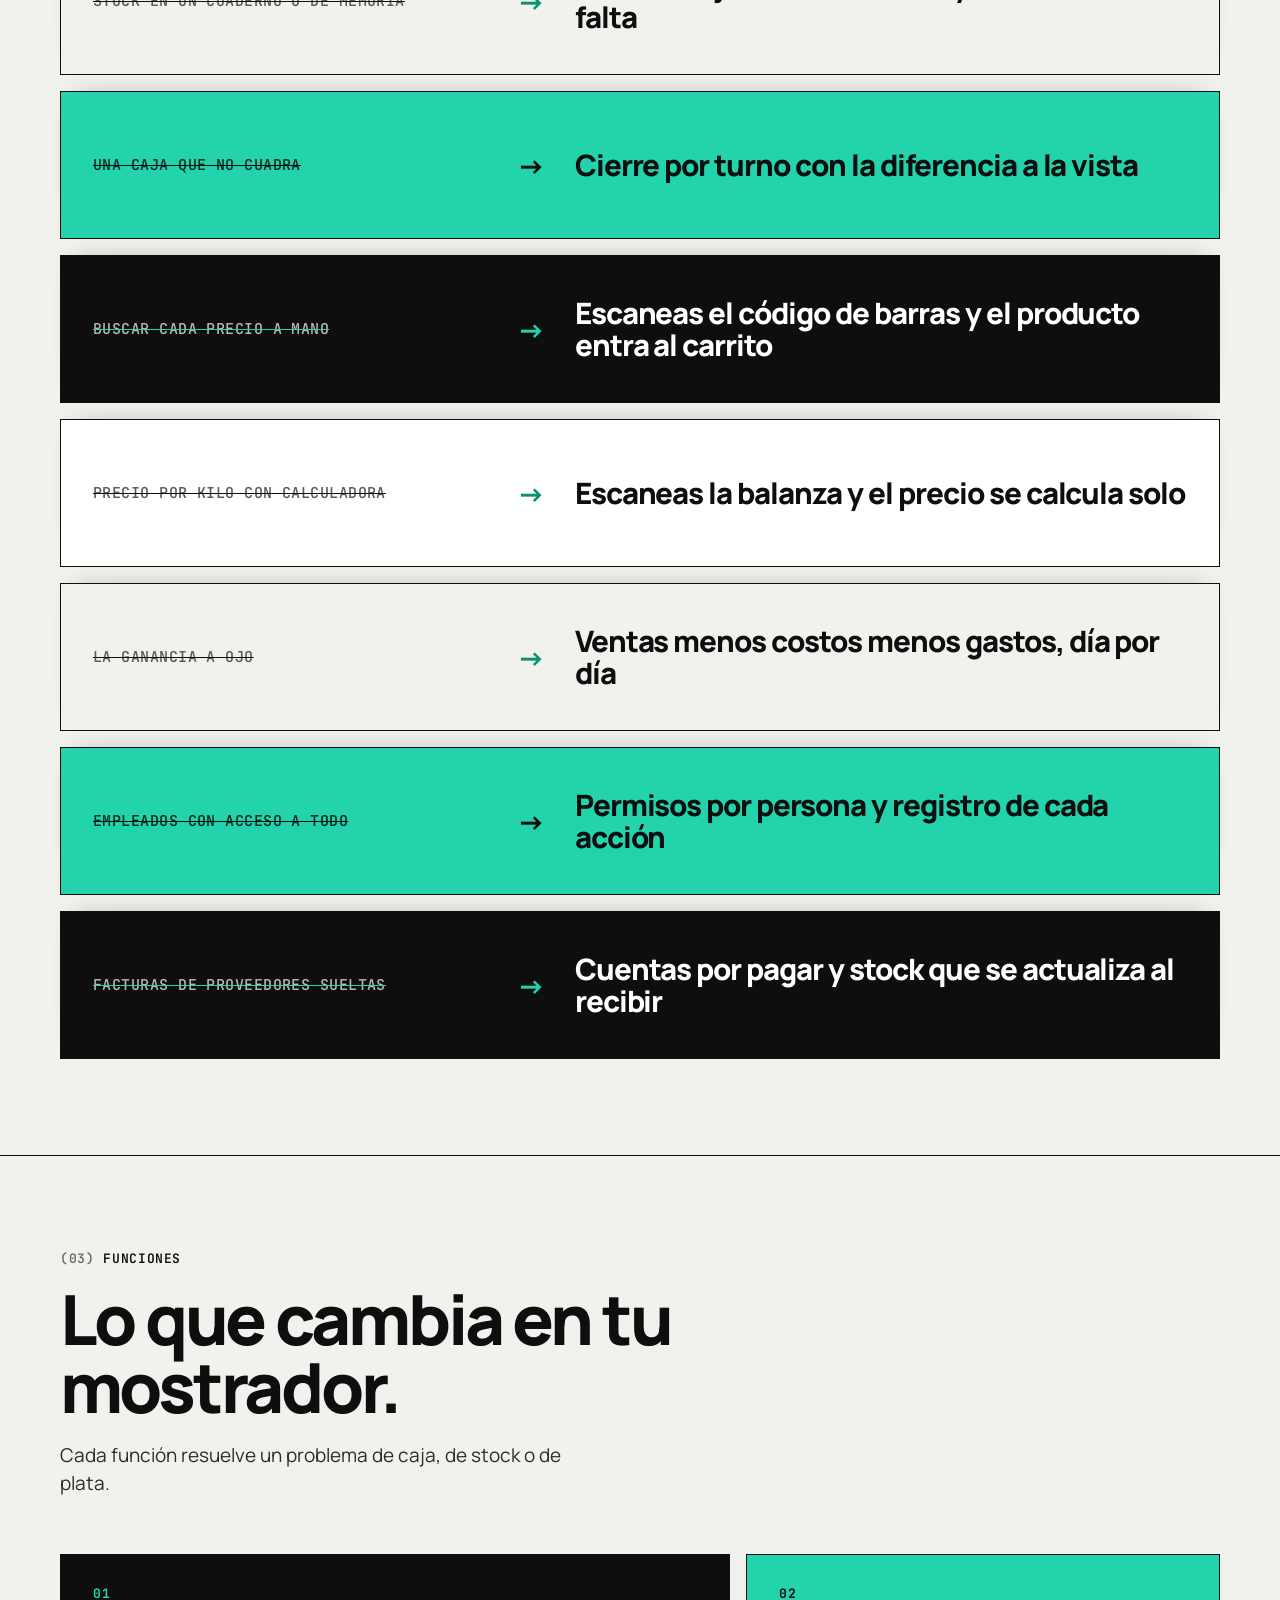
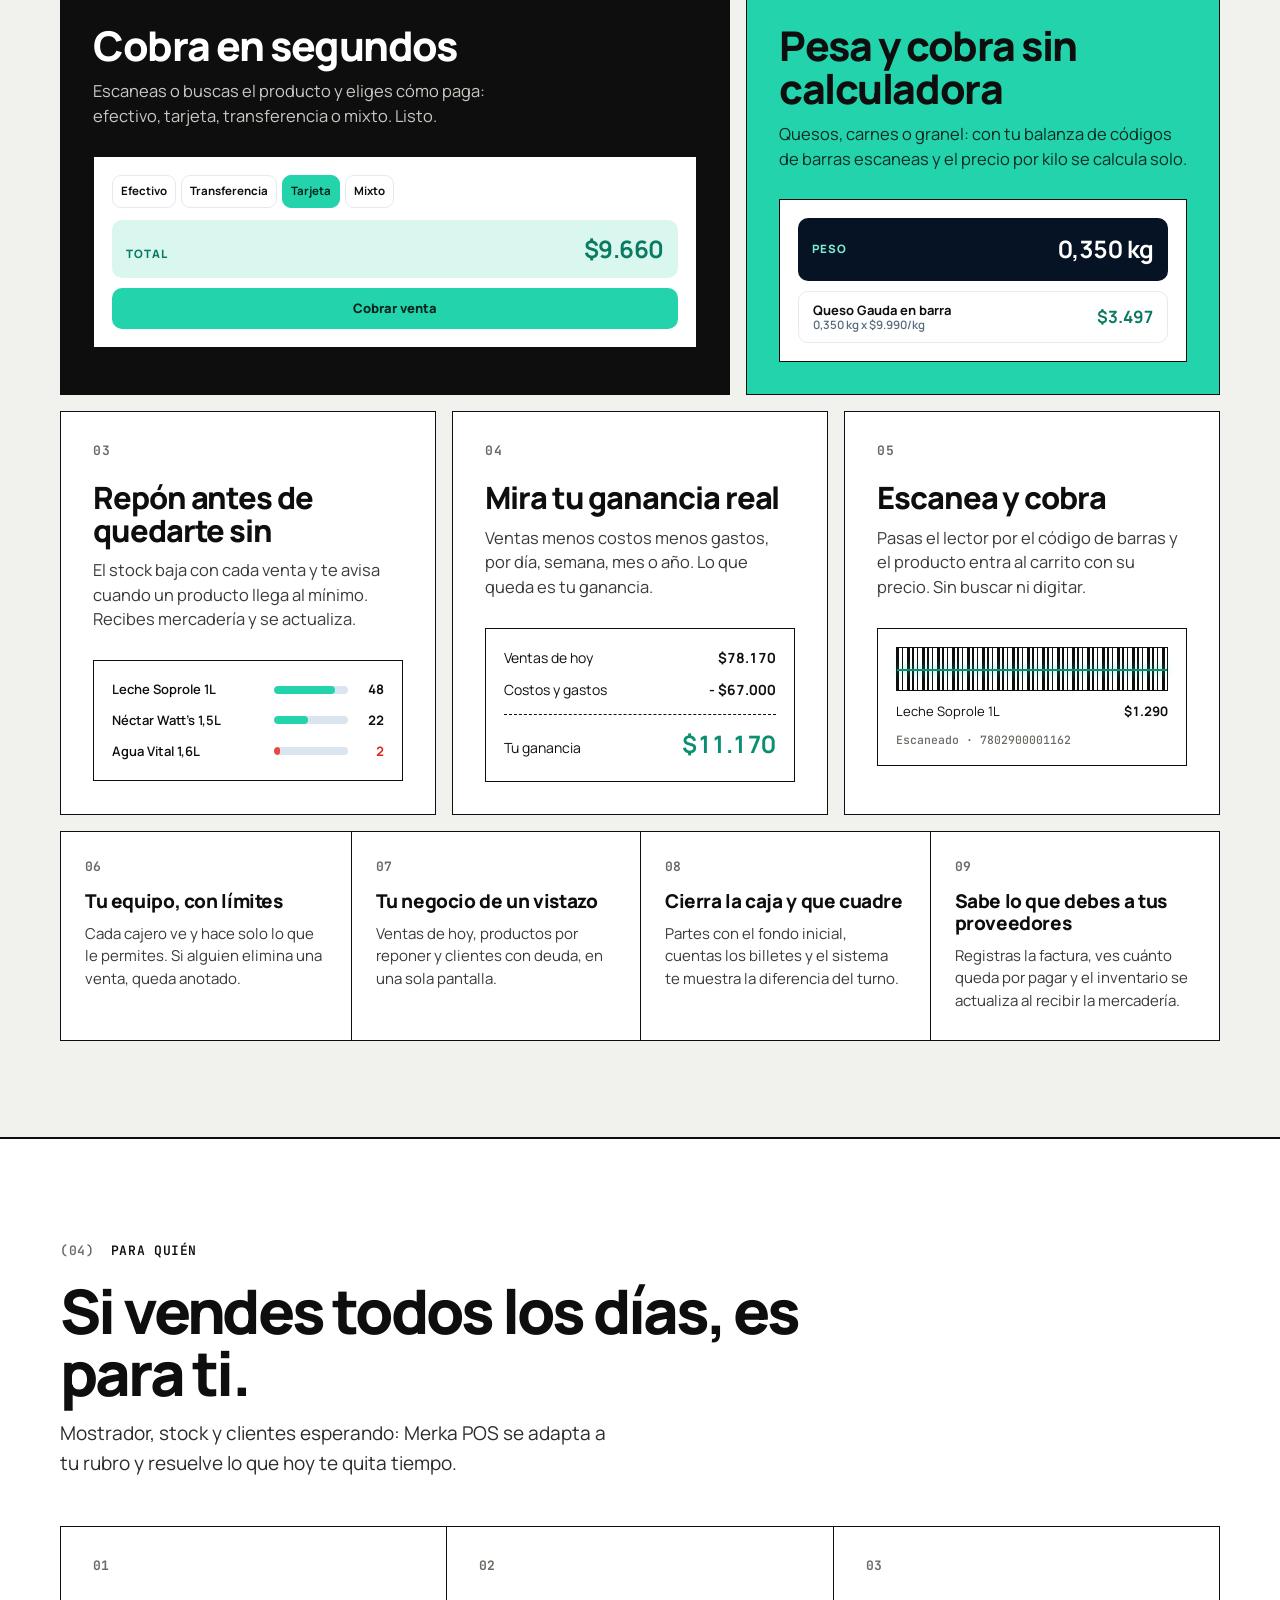
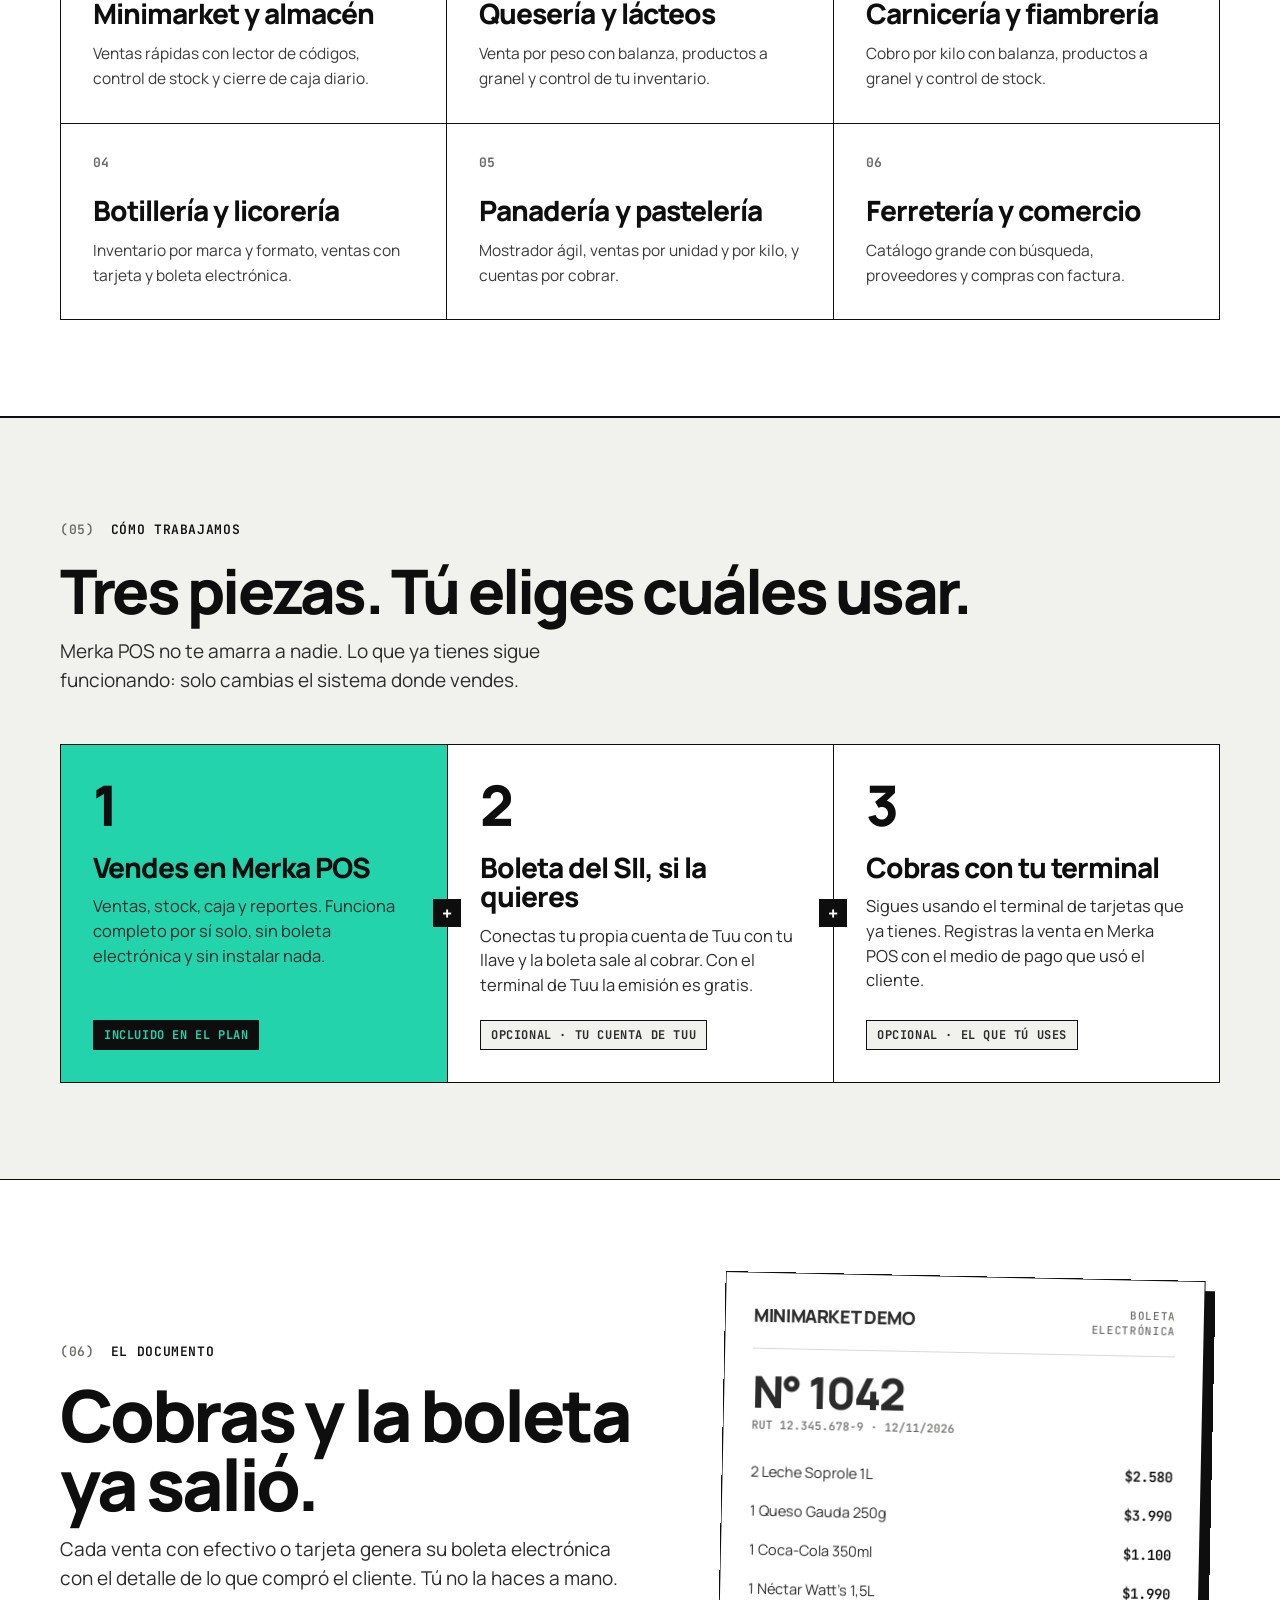
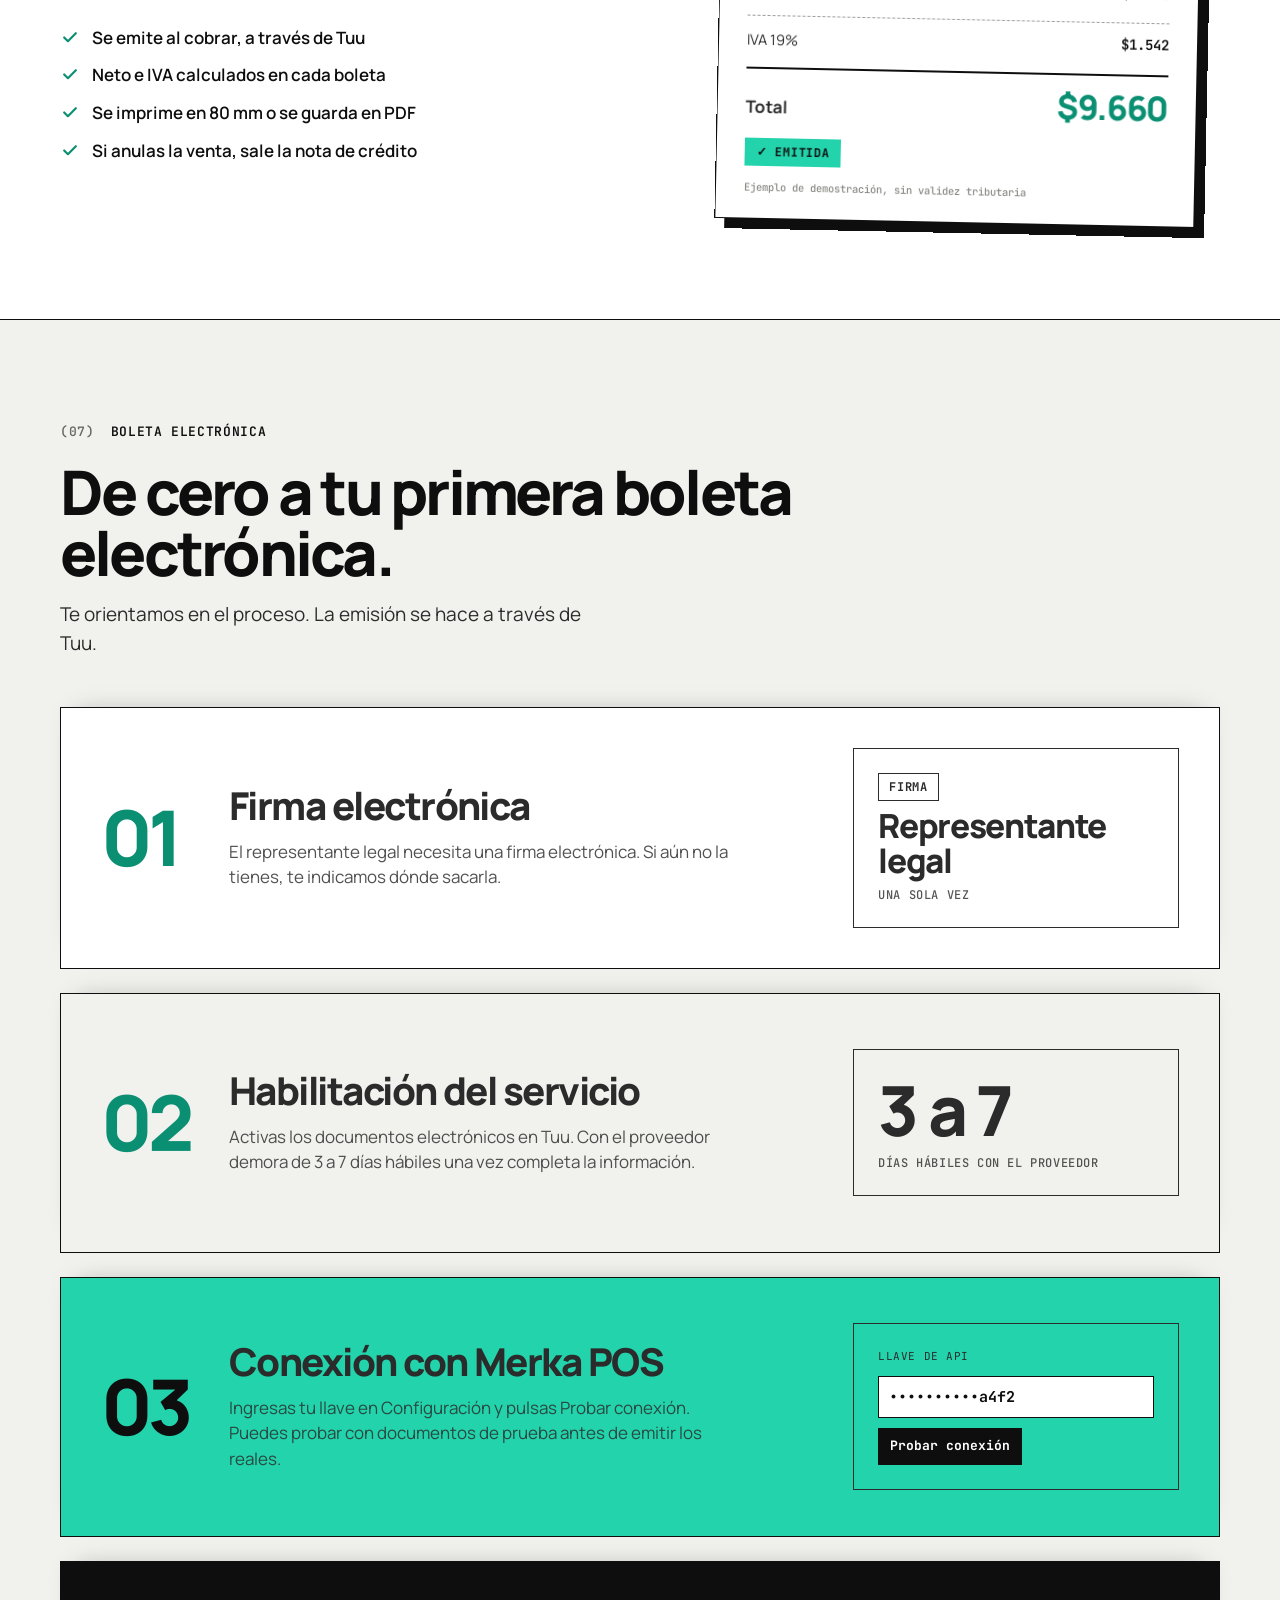
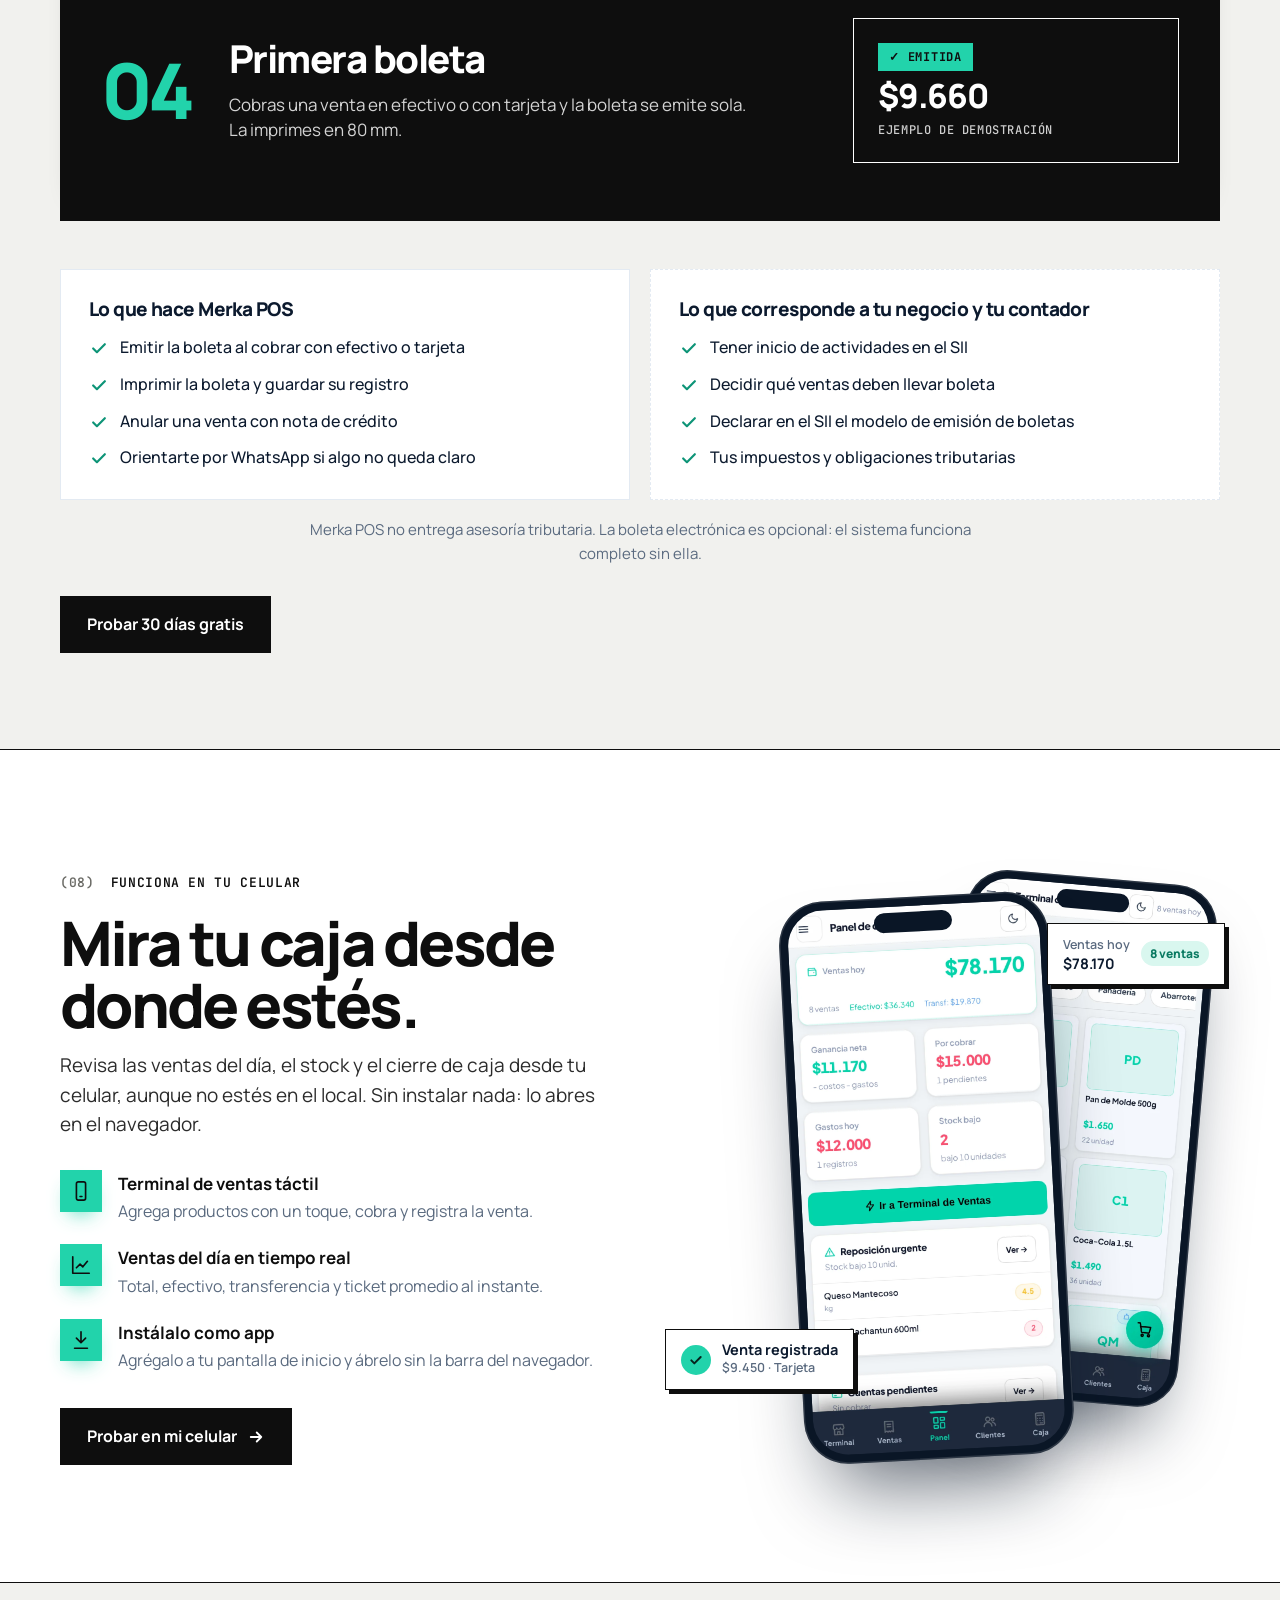
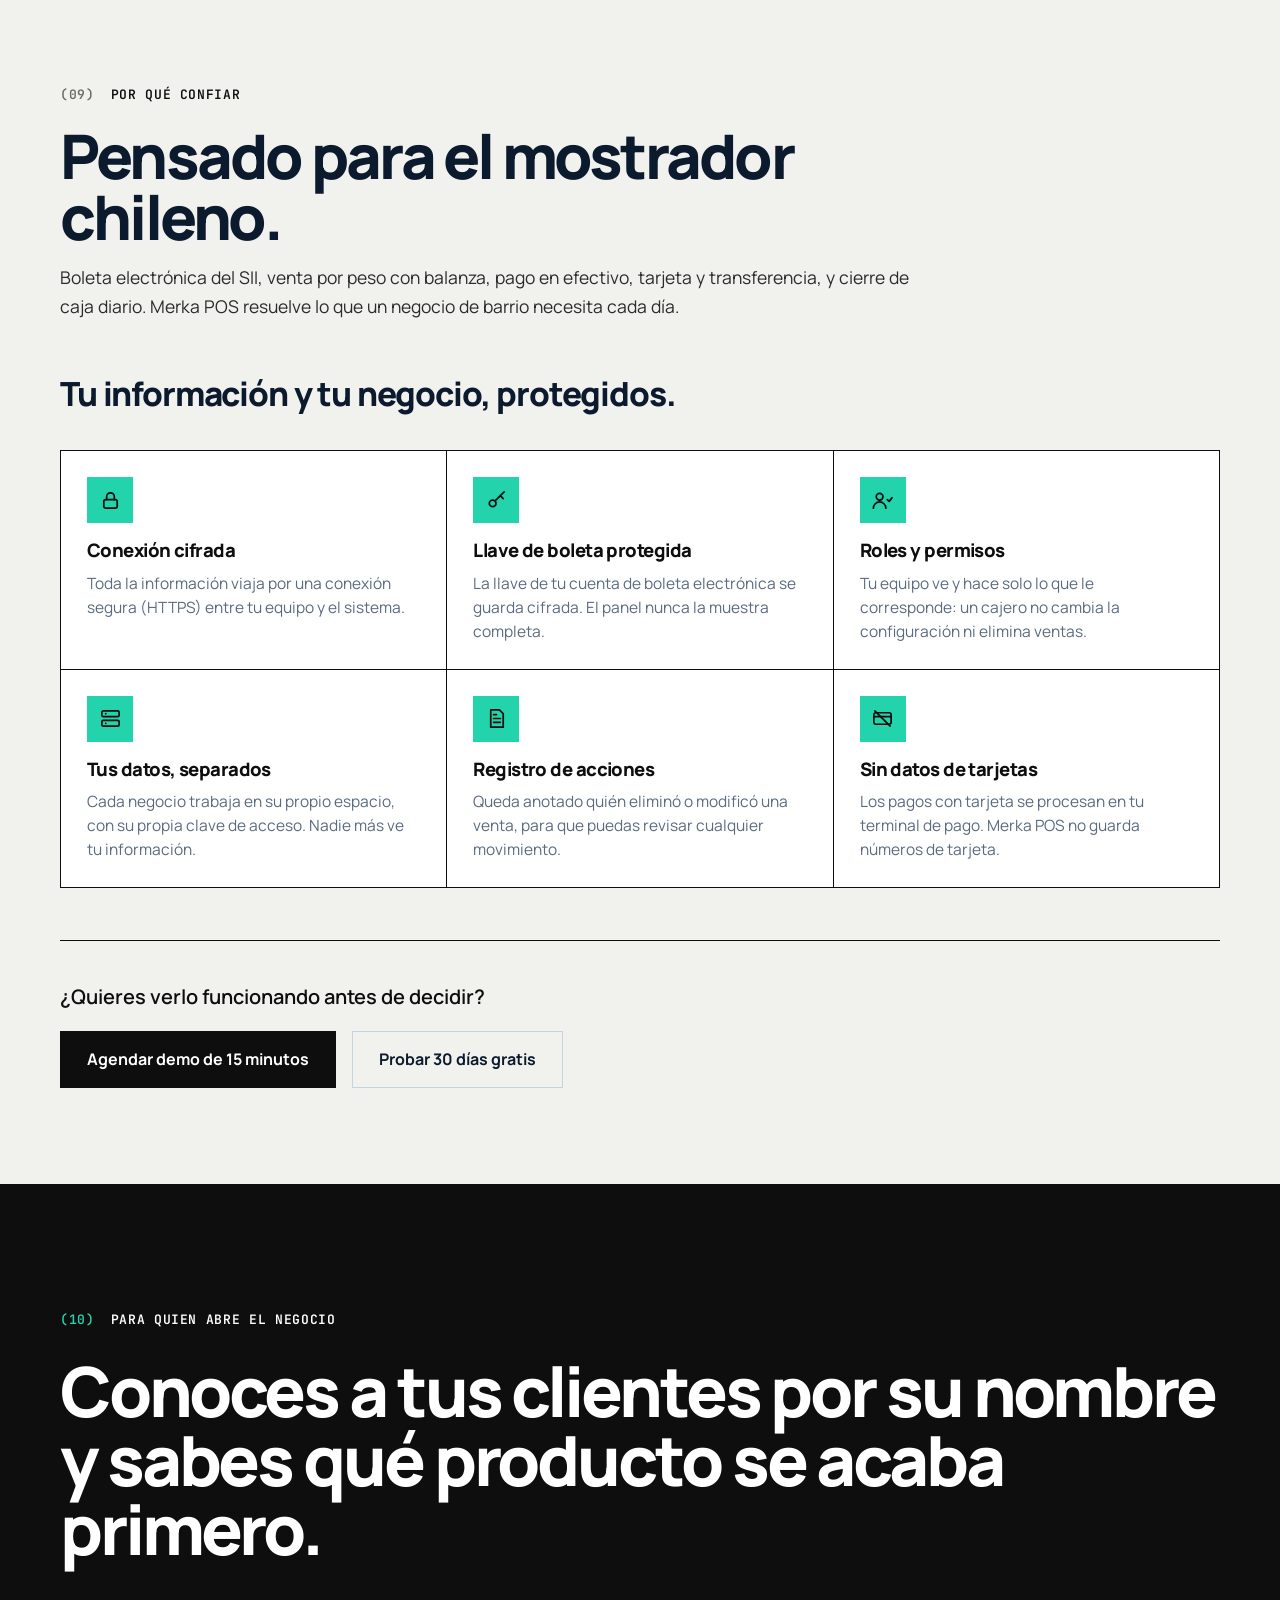
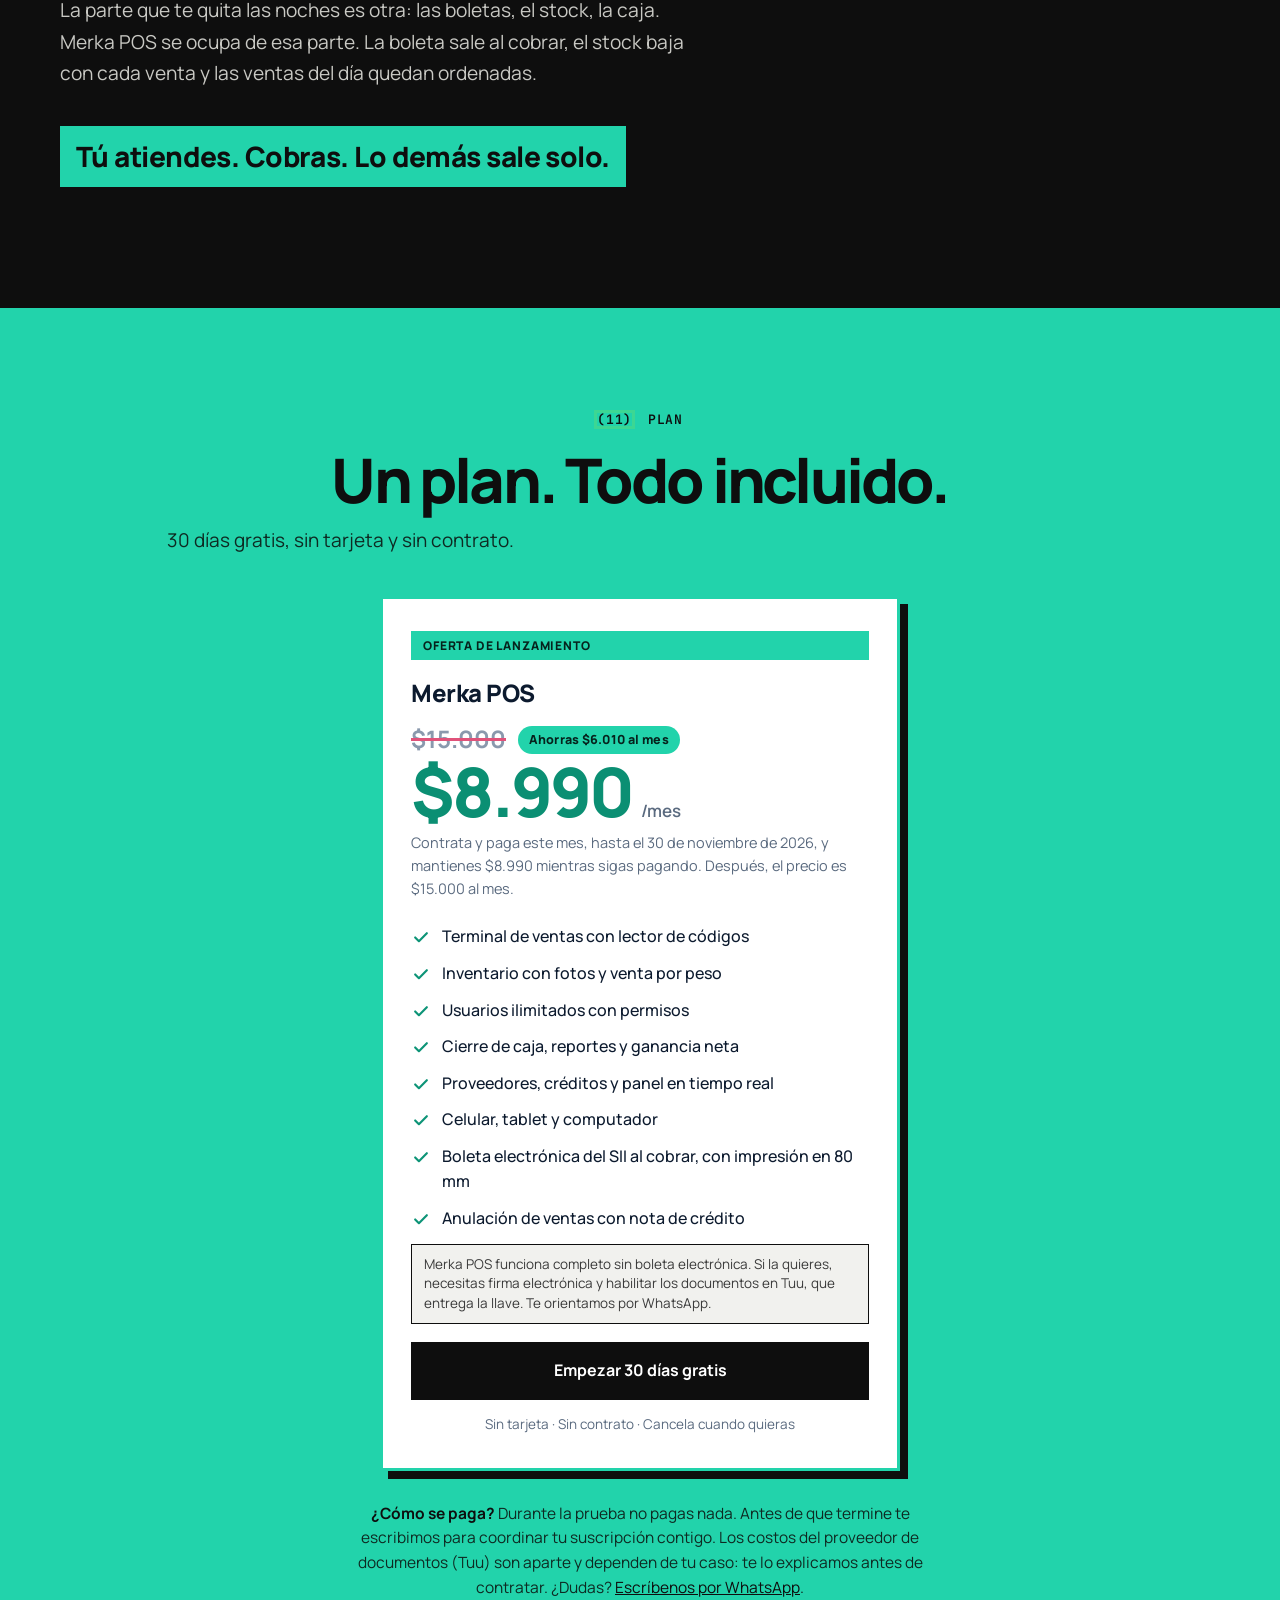
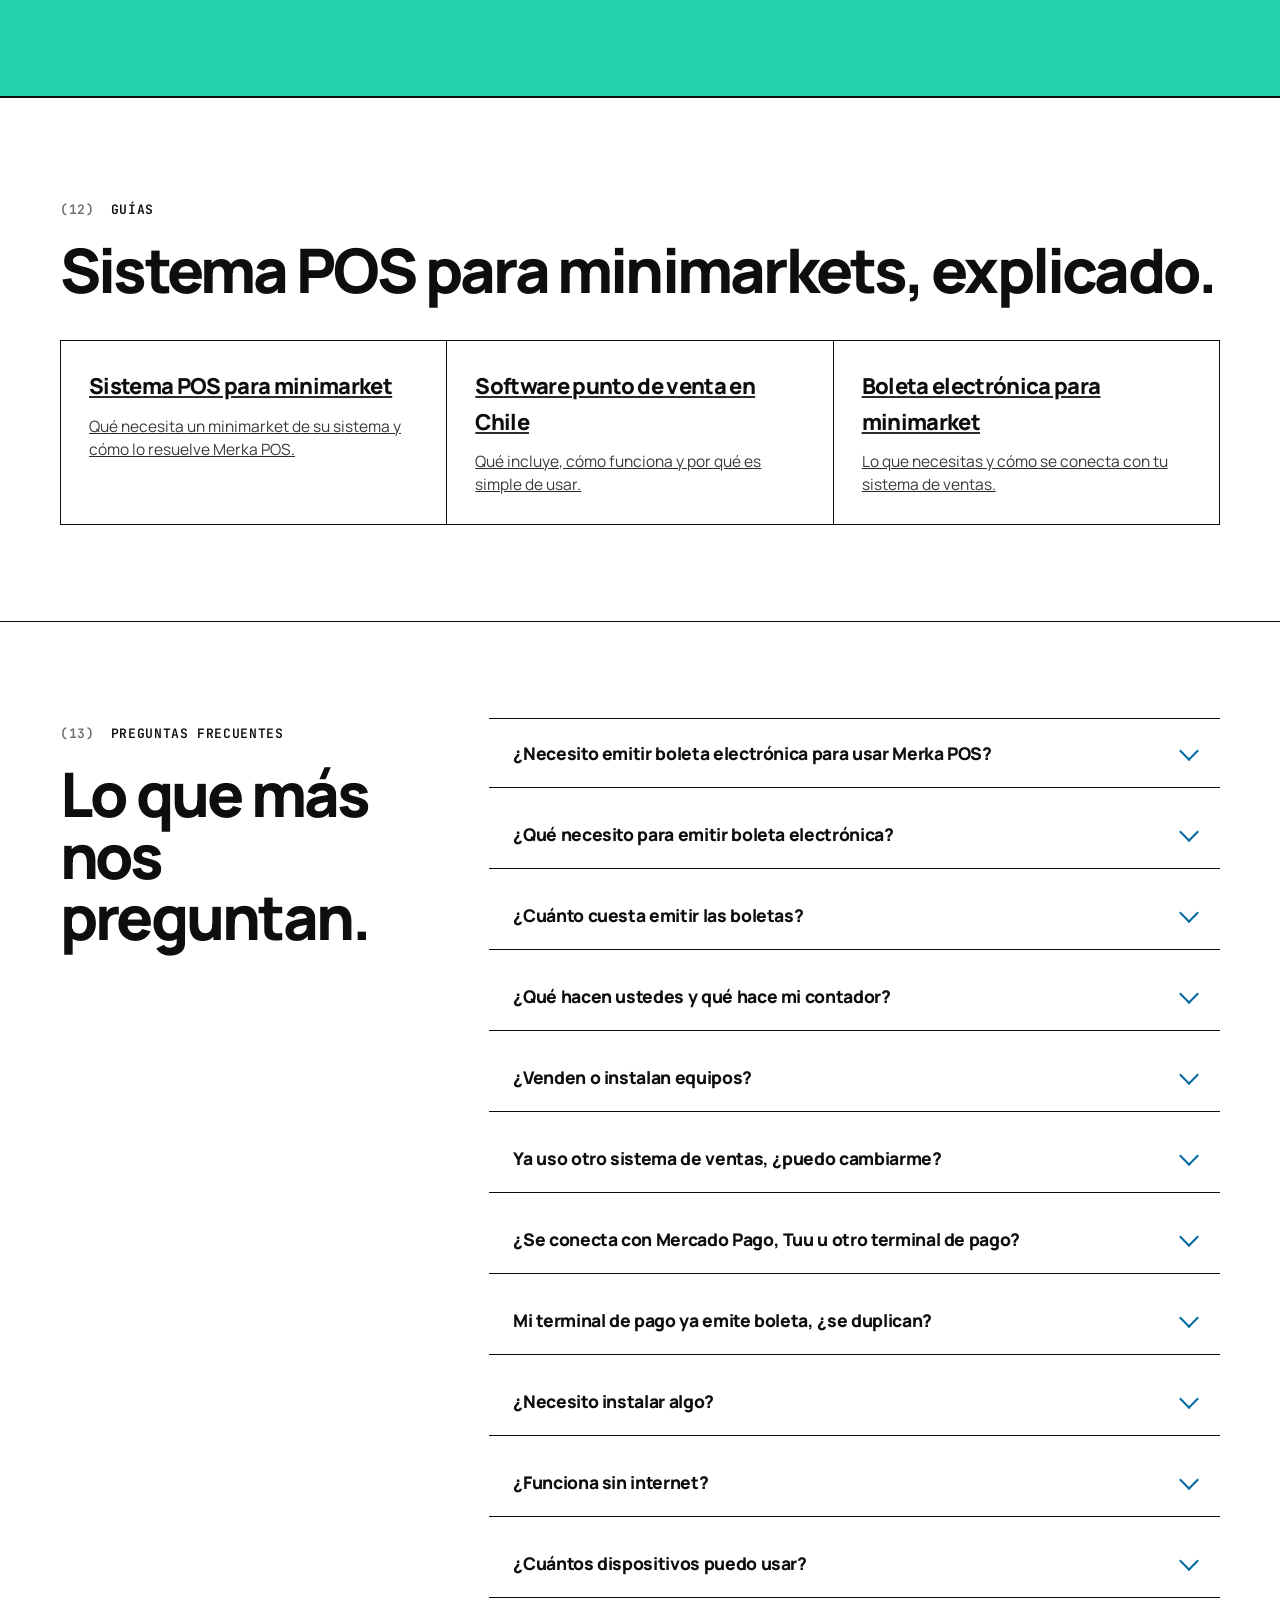
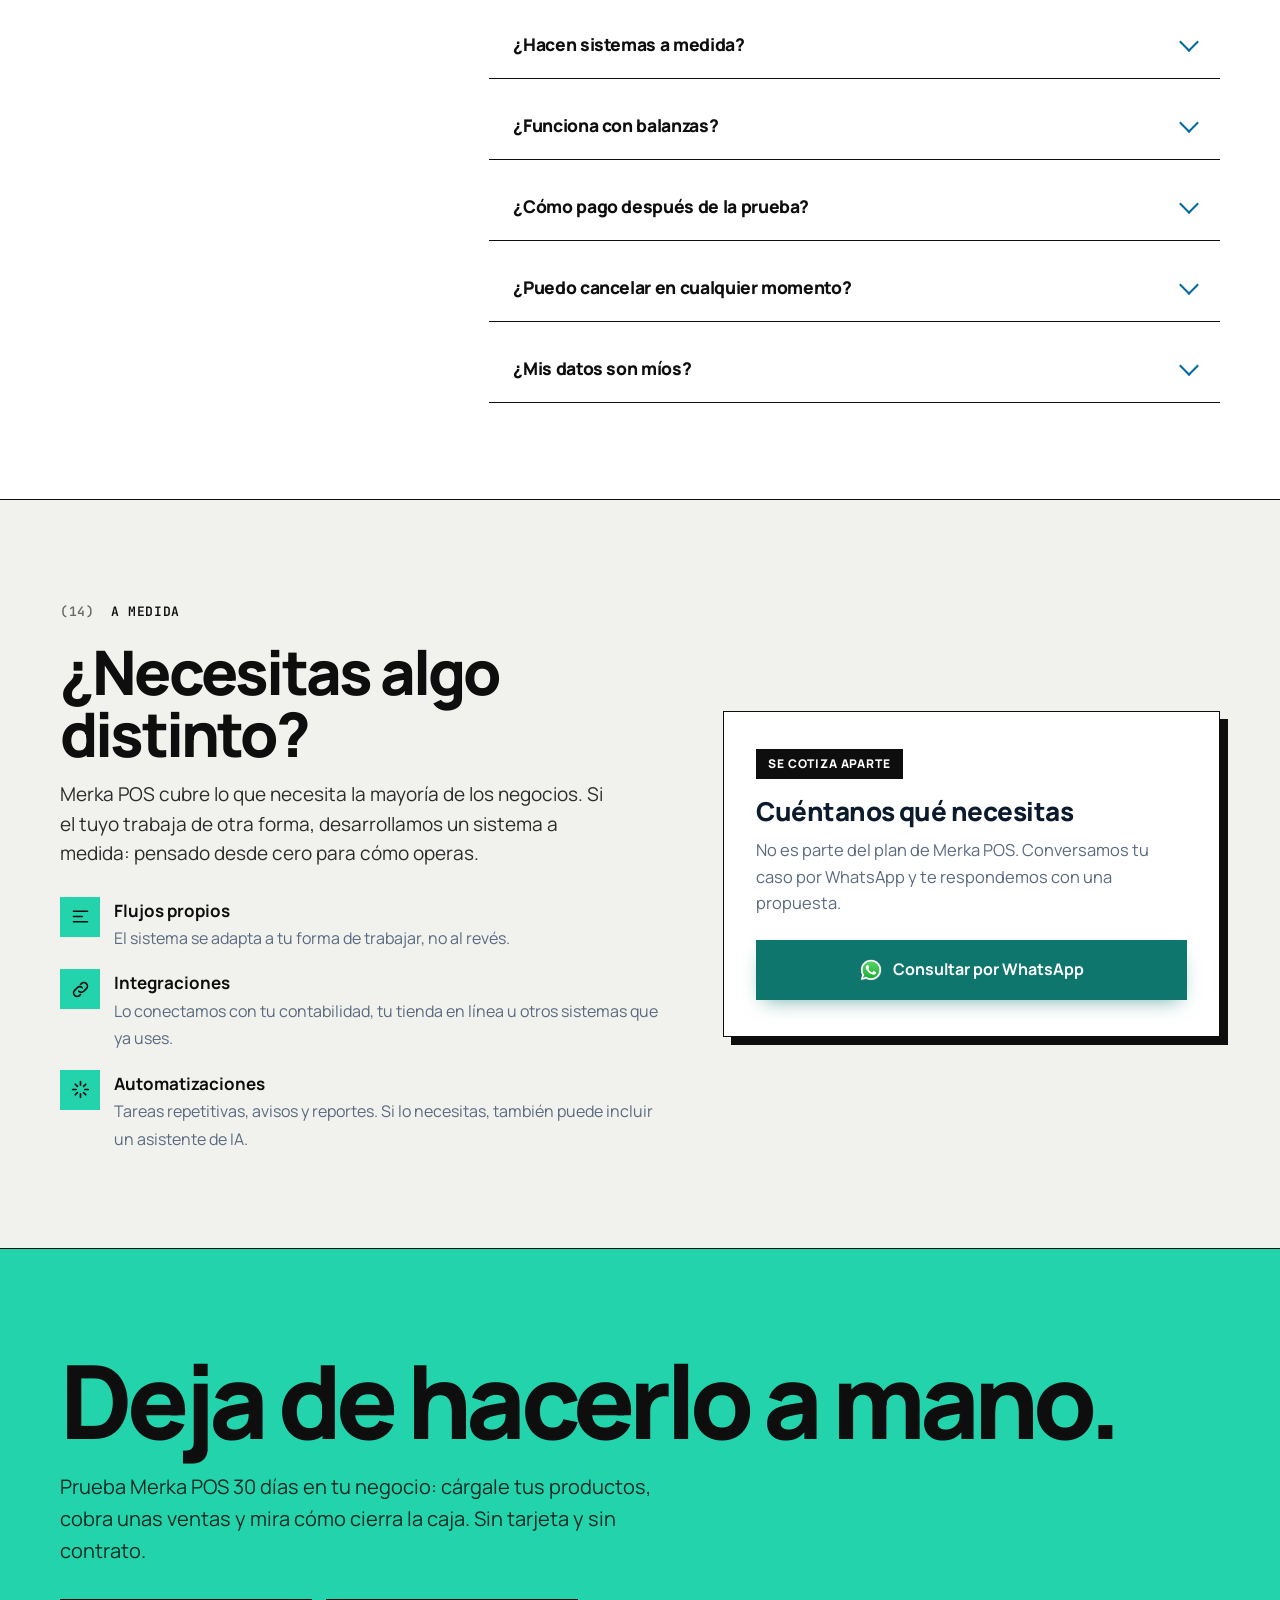
==== commit def1d201: "Landing: seccion Como trabajamos (tres piezas), FAQ para quien ya usa otro sistema, cinta sin Tuu y " ====
--- a/index.html
+++ b/index.html
@@ -129,6 +129,14 @@
     },
     {
      "@type": "Question",
+     "name": "Ya uso otro sistema de ventas, ¿puedo cambiarme?",
+     "acceptedAnswer": {
+      "@type": "Answer",
+      "text": "Sí. Para vender, controlar el stock y cerrar la caja no necesitas nada más: cargas tus productos (puedes importarlos por archivo) y listo. Para la boleta electrónica necesitas una cuenta de Tuu: si ya emites con Tuu, usas la misma cuenta y la misma llave, y apagas la emisión del sistema anterior para no duplicar boletas. Si tu sistema actual emite con otro proveedor, puedes usar Merka POS sin boleta mientras abres tu cuenta. Tu terminal de tarjetas no cambia."
+     }
+    },
+    {
+     "@type": "Question",
      "name": "¿Se conecta con Mercado Pago, Tuu u otro terminal de pago?",
      "acceptedAnswer": {
       "@type": "Answer",
@@ -283,7 +291,7 @@
 
   <!-- DATOS -->
   <div class="cinta" aria-label="Lo esencial de Merka POS">
-    <div class="cinta__track"><div class="cinta__row"><span>30 días gratis, sin tarjeta</span><i aria-hidden="true">&#9679;</i><span>Boleta del SII al cobrar</span><i aria-hidden="true">&#9679;</i><span>Nota de crédito al anular</span><i aria-hidden="true">&#9679;</i><span>Venta por peso con balanza</span><i aria-hidden="true">&#9679;</i><span>Funciona en celular y computador</span><i aria-hidden="true">&#9679;</i><span>Emisión a través de Tuu</span><i aria-hidden="true">&#9679;</i><span>Código de barras, stock y caja en un solo lugar</span><i aria-hidden="true">&#9679;</i><span>Soporte por WhatsApp</span><i aria-hidden="true">&#9679;</i></div><div class="cinta__row" aria-hidden="true"><span>30 días gratis, sin tarjeta</span><i aria-hidden="true">&#9679;</i><span>Boleta del SII al cobrar</span><i aria-hidden="true">&#9679;</i><span>Nota de crédito al anular</span><i aria-hidden="true">&#9679;</i><span>Venta por peso con balanza</span><i aria-hidden="true">&#9679;</i><span>Funciona en celular y computador</span><i aria-hidden="true">&#9679;</i><span>Emisión a través de Tuu</span><i aria-hidden="true">&#9679;</i><span>Código de barras, stock y caja en un solo lugar</span><i aria-hidden="true">&#9679;</i><span>Soporte por WhatsApp</span><i aria-hidden="true">&#9679;</i></div></div>
+    <div class="cinta__track"><div class="cinta__row"><span>30 días gratis, sin tarjeta</span><i aria-hidden="true">&#9679;</i><span>Boleta del SII al cobrar</span><i aria-hidden="true">&#9679;</i><span>Nota de crédito al anular</span><i aria-hidden="true">&#9679;</i><span>Venta por peso con balanza</span><i aria-hidden="true">&#9679;</i><span>Funciona en celular y computador</span><i aria-hidden="true">&#9679;</i><span>Sin contrato, cancela cuando quieras</span><i aria-hidden="true">&#9679;</i><span>Código de barras, stock y caja en un solo lugar</span><i aria-hidden="true">&#9679;</i><span>Soporte por WhatsApp</span><i aria-hidden="true">&#9679;</i></div><div class="cinta__row" aria-hidden="true"><span>30 días gratis, sin tarjeta</span><i aria-hidden="true">&#9679;</i><span>Boleta del SII al cobrar</span><i aria-hidden="true">&#9679;</i><span>Nota de crédito al anular</span><i aria-hidden="true">&#9679;</i><span>Venta por peso con balanza</span><i aria-hidden="true">&#9679;</i><span>Funciona en celular y computador</span><i aria-hidden="true">&#9679;</i><span>Sin contrato, cancela cuando quieras</span><i aria-hidden="true">&#9679;</i><span>Código de barras, stock y caja en un solo lugar</span><i aria-hidden="true">&#9679;</i><span>Soporte por WhatsApp</span><i aria-hidden="true">&#9679;</i></div></div>
   </div>
 
   <section class="ant" id="servicios">
@@ -343,6 +351,31 @@
   
 
   <!-- BOLETA ELECTRÓNICA SII -->
+  <section class="how3" id="como-trabajamos" aria-label="Cómo trabajamos">
+    <div class="wrap">
+      <span class="eyebrow">Cómo trabajamos</span>
+      <h2>Tres piezas. Tú eliges cuáles usar.</h2>
+      <p class="lead">Merka POS no te amarra a nadie. Lo que ya tienes sigue funcionando: solo cambias el sistema donde vendes.</p>
+      <ol class="how3__list">
+        <li class="how3__c">
+          <span class="how3__n">1</span><h3>Vendes en Merka POS</h3>
+          <p>Ventas, stock, caja y reportes. Funciona completo por sí solo, sin boleta electrónica y sin instalar nada.</p>
+          <b class="how3__tag how3__tag--on">Incluido en el plan</b>
+        </li>
+        <li class="how3__c">
+          <span class="how3__n">2</span><h3>Boleta del SII, si la quieres</h3>
+          <p>Conectas tu propia cuenta de Tuu con tu llave y la boleta sale al cobrar. Con el terminal de Tuu la emisión es gratis.</p>
+          <b class="how3__tag">Opcional · tu cuenta de Tuu</b>
+        </li>
+        <li class="how3__c">
+          <span class="how3__n">3</span><h3>Cobras con tu terminal</h3>
+          <p>Sigues usando el terminal de tarjetas que ya tienes. Registras la venta en Merka POS con el medio de pago que usó el cliente.</p>
+          <b class="how3__tag">Opcional · el que tú uses</b>
+        </li>
+      </ol>
+    </div>
+  </section>
+
   <section class="doc" aria-label="La boleta de cada venta">
     <div class="wrap doc__grid">
       <div class="doc__copy">
@@ -485,7 +518,7 @@
           <div class="price" aria-live="polite"><strong>$8.990</strong><span>/mes</span></div>
           <div class="plan__sub">Contrata y paga este mes, hasta el 30 de noviembre de 2026, y mantienes $8.990 mientras sigas pagando. Después, el precio es $15.000 al mes.</div>
           <ul><li><svg viewBox="0 0 24 24" fill="none" stroke="currentColor" stroke-width="2.6" stroke-linecap="round" stroke-linejoin="round"><path d="M5 12.5l4.5 4.5L19 7.5"/></svg>Terminal de ventas con lector de códigos</li><li><svg viewBox="0 0 24 24" fill="none" stroke="currentColor" stroke-width="2.6" stroke-linecap="round" stroke-linejoin="round"><path d="M5 12.5l4.5 4.5L19 7.5"/></svg>Inventario con fotos y venta por peso</li><li><svg viewBox="0 0 24 24" fill="none" stroke="currentColor" stroke-width="2.6" stroke-linecap="round" stroke-linejoin="round"><path d="M5 12.5l4.5 4.5L19 7.5"/></svg>Usuarios ilimitados con permisos</li><li><svg viewBox="0 0 24 24" fill="none" stroke="currentColor" stroke-width="2.6" stroke-linecap="round" stroke-linejoin="round"><path d="M5 12.5l4.5 4.5L19 7.5"/></svg>Cierre de caja, reportes y ganancia neta</li><li><svg viewBox="0 0 24 24" fill="none" stroke="currentColor" stroke-width="2.6" stroke-linecap="round" stroke-linejoin="round"><path d="M5 12.5l4.5 4.5L19 7.5"/></svg>Proveedores, créditos y panel en tiempo real</li><li><svg viewBox="0 0 24 24" fill="none" stroke="currentColor" stroke-width="2.6" stroke-linecap="round" stroke-linejoin="round"><path d="M5 12.5l4.5 4.5L19 7.5"/></svg>Celular, tablet y computador</li><li><svg viewBox="0 0 24 24" fill="none" stroke="currentColor" stroke-width="2.6" stroke-linecap="round" stroke-linejoin="round"><path d="M5 12.5l4.5 4.5L19 7.5"/></svg>Boleta electrónica del SII al cobrar, con impresión en 80 mm</li><li><svg viewBox="0 0 24 24" fill="none" stroke="currentColor" stroke-width="2.6" stroke-linecap="round" stroke-linejoin="round"><path d="M5 12.5l4.5 4.5L19 7.5"/></svg>Anulación de ventas con nota de crédito</li></ul>
-          <p class="plan__aclara">Para emitir boleta necesitas firma electrónica y habilitar los documentos en Tuu, que entrega la llave. Te orientamos por WhatsApp.</p>
+          <p class="plan__aclara">Merka POS funciona completo sin boleta electrónica. Si la quieres, necesitas firma electrónica y habilitar los documentos en Tuu, que entrega la llave. Te orientamos por WhatsApp.</p>
           <a class="btn btn-primary" href="https://app.merkapos.pro/">Empezar 30 días gratis</a>
           <p class="plan__fine">Sin tarjeta · Sin contrato · Cancela cuando quieras</p>
         </div>
@@ -519,6 +552,7 @@
         <details><summary>¿Cuánto cuesta emitir las boletas?</summary><p>Con Tuu la emisión de documentos es gratis mientras cobres con su terminal de pago. Si no usas ese terminal, el proveedor tiene sus propios planes y te ayudamos a revisarlos.</p></details>
         <details><summary>¿Qué hacen ustedes y qué hace mi contador?</summary><p>Merka POS se encarga de lo técnico: emitir la boleta al cobrar, imprimirla, anularla con nota de crédito y orientarte por WhatsApp. Tu contador define qué ventas llevan boleta, el modelo de emisión que declaras ante el SII y tus impuestos. Merka POS no entrega asesoría tributaria.</p></details>
         <details><summary>¿Venden o instalan equipos?</summary><p>Por ahora ofrecemos solo el software. Funciona en el navegador, sin instalar nada, y puedes usarlo con tus propios equipos. Si dudas de la compatibilidad de uno, escríbenos por WhatsApp.</p></details>
+        <details><summary>Ya uso otro sistema de ventas, ¿puedo cambiarme?</summary><p>Sí. Para vender, controlar el stock y cerrar la caja no necesitas nada más: cargas tus productos (puedes importarlos por archivo) y listo. Para la boleta electrónica necesitas una cuenta de Tuu: si ya emites con Tuu, usas la misma cuenta y la misma llave, y apagas la emisión del sistema anterior para no duplicar boletas. Si tu sistema actual emite con otro proveedor, puedes usar Merka POS sin boleta mientras abres tu cuenta. Tu terminal de tarjetas no cambia.</p></details>
         <details><summary>¿Se conecta con Mercado Pago, Tuu u otro terminal de pago?</summary><p>Hoy no hay conexión automática con terminales de pago. Cobras en el terminal que ya usas y registras la venta en Merka POS con el medio que usó el cliente (efectivo, tarjeta, transferencia o mixto). La boleta electrónica del SII sí se emite desde Merka POS, a través de Tuu.</p></details>
         <details><summary>Mi terminal de pago ya emite boleta, ¿se duplican?</summary><p>Podrían duplicarse si el terminal y Merka POS emiten boleta por la misma venta. Te orientamos para dejar una sola fuente de boleta para cada medio de pago.</p></details>
         <details><summary>¿Necesito instalar algo?</summary><p>No. Merka POS funciona directamente en el navegador. Solo abres app.merkapos.pro desde cualquier dispositivo. Si quieres, puedes agregarlo a tu pantalla de inicio como una app.</p></details>
--- a/site.css
+++ b/site.css
@@ -1321,3 +1321,27 @@
 .viz--scan small{font:500 11.5px "JetBrains Mono",monospace;color:#6B6B66}
 @media(min-width:1001px){.hc h1{font-size:clamp(36px,4vw,58px);line-height:1.02}}
 @media(max-width:1000px){.hc h1{font-size:clamp(40px,11vw,72px)}}
+/* hero a una sola pantalla: sin bloque de precio, contenido centrado */
+.hc__price{display:none}
+@media(min-width:1001px){
+  .hero.hc{min-height:100svh;display:flex;align-items:center}
+  .hero.hc .hc__grid{align-items:center;padding-top:calc(72px + 24px);padding-bottom:96px}
+  .hc__printer{right:auto;left:18px;bottom:-58px}
+  .hc h1{font-size:clamp(36px,min(4vw,6.4svh),58px)}
+  .hc__lead{margin-top:24px}
+  .hc__cta{margin-top:24px}
+}
+@media(min-width:1001px) and (max-width:1320px){.hc__printer{left:12px;bottom:-58px}}
+
+/* COMO TRABAJAMOS */
+.how3{background:#F1F1EE;border-top:1px solid #0E0E0E}
+.how3__list{list-style:none;margin:48px 0 0;padding:0;display:grid;grid-template-columns:repeat(3,minmax(0,1fr));gap:0;border:1px solid #0E0E0E}
+.how3__c{position:relative;padding:32px;background:#fff;border-left:1px solid #0E0E0E;display:flex;flex-direction:column}
+.how3__c:first-child{border-left:0;background:#22D3AB}
+.how3__c:not(:last-child)::after{content:"+";position:absolute;right:-14px;top:50%;transform:translateY(-50%);width:28px;height:28px;display:grid;place-items:center;background:#0E0E0E;color:#fff;font:800 18px/1 var(--font);z-index:2}
+.how3__n{font:800 56px/1 var(--font);letter-spacing:-.05em;color:#0E0E0E;margin-bottom:20px}
+.how3__c h3{font-weight:800;font-size:clamp(22px,2.2vw,28px);line-height:1.05;letter-spacing:-.035em;color:#0E0E0E}
+.how3__c p{margin:12px 0 22px;font-size:16.5px;line-height:1.5;color:#2B2B2B;flex:1}
+.how3__tag{align-self:flex-start;font:700 12px "JetBrains Mono",monospace;text-transform:uppercase;letter-spacing:.05em;padding:6px 10px;border:1px solid #0E0E0E;background:#F1F1EE}
+.how3__tag--on{background:#0E0E0E;color:#22D3AB}
+@media(max-width:900px){.how3__list{grid-template-columns:1fr}.how3__c{border-left:0;border-top:1px solid #0E0E0E}.how3__c:first-child{border-top:0}.how3__c:not(:last-child)::after{right:auto;left:32px;top:auto;bottom:-14px;transform:none}}
--- a/site.css
+++ b/site.css
@@ -1321,3 +1321,27 @@
 .viz--scan small{font:500 11.5px "JetBrains Mono",monospace;color:#6B6B66}
 @media(min-width:1001px){.hc h1{font-size:clamp(36px,4vw,58px);line-height:1.02}}
 @media(max-width:1000px){.hc h1{font-size:clamp(40px,11vw,72px)}}
+/* hero a una sola pantalla: sin bloque de precio, contenido centrado */
+.hc__price{display:none}
+@media(min-width:1001px){
+  .hero.hc{min-height:100svh;display:flex;align-items:center}
+  .hero.hc .hc__grid{align-items:center;padding-top:calc(72px + 24px);padding-bottom:96px}
+  .hc__printer{right:auto;left:18px;bottom:-58px}
+  .hc h1{font-size:clamp(36px,min(4vw,6.4svh),58px)}
+  .hc__lead{margin-top:24px}
+  .hc__cta{margin-top:24px}
+}
+@media(min-width:1001px) and (max-width:1320px){.hc__printer{left:12px;bottom:-58px}}
+
+/* COMO TRABAJAMOS */
+.how3{background:#F1F1EE;border-top:1px solid #0E0E0E}
+.how3__list{list-style:none;margin:48px 0 0;padding:0;display:grid;grid-template-columns:repeat(3,minmax(0,1fr));gap:0;border:1px solid #0E0E0E}
+.how3__c{position:relative;padding:32px;background:#fff;border-left:1px solid #0E0E0E;display:flex;flex-direction:column}
+.how3__c:first-child{border-left:0;background:#22D3AB}
+.how3__c:not(:last-child)::after{content:"+";position:absolute;right:-14px;top:50%;transform:translateY(-50%);width:28px;height:28px;display:grid;place-items:center;background:#0E0E0E;color:#fff;font:800 18px/1 var(--font);z-index:2}
+.how3__n{font:800 56px/1 var(--font);letter-spacing:-.05em;color:#0E0E0E;margin-bottom:20px}
+.how3__c h3{font-weight:800;font-size:clamp(22px,2.2vw,28px);line-height:1.05;letter-spacing:-.035em;color:#0E0E0E}
+.how3__c p{margin:12px 0 22px;font-size:16.5px;line-height:1.5;color:#2B2B2B;flex:1}
+.how3__tag{align-self:flex-start;font:700 12px "JetBrains Mono",monospace;text-transform:uppercase;letter-spacing:.05em;padding:6px 10px;border:1px solid #0E0E0E;background:#F1F1EE}
+.how3__tag--on{background:#0E0E0E;color:#22D3AB}
+@media(max-width:900px){.how3__list{grid-template-columns:1fr}.how3__c{border-left:0;border-top:1px solid #0E0E0E}.how3__c:first-child{border-top:0}.how3__c:not(:last-child)::after{right:auto;left:32px;top:auto;bottom:-14px;transform:none}}
